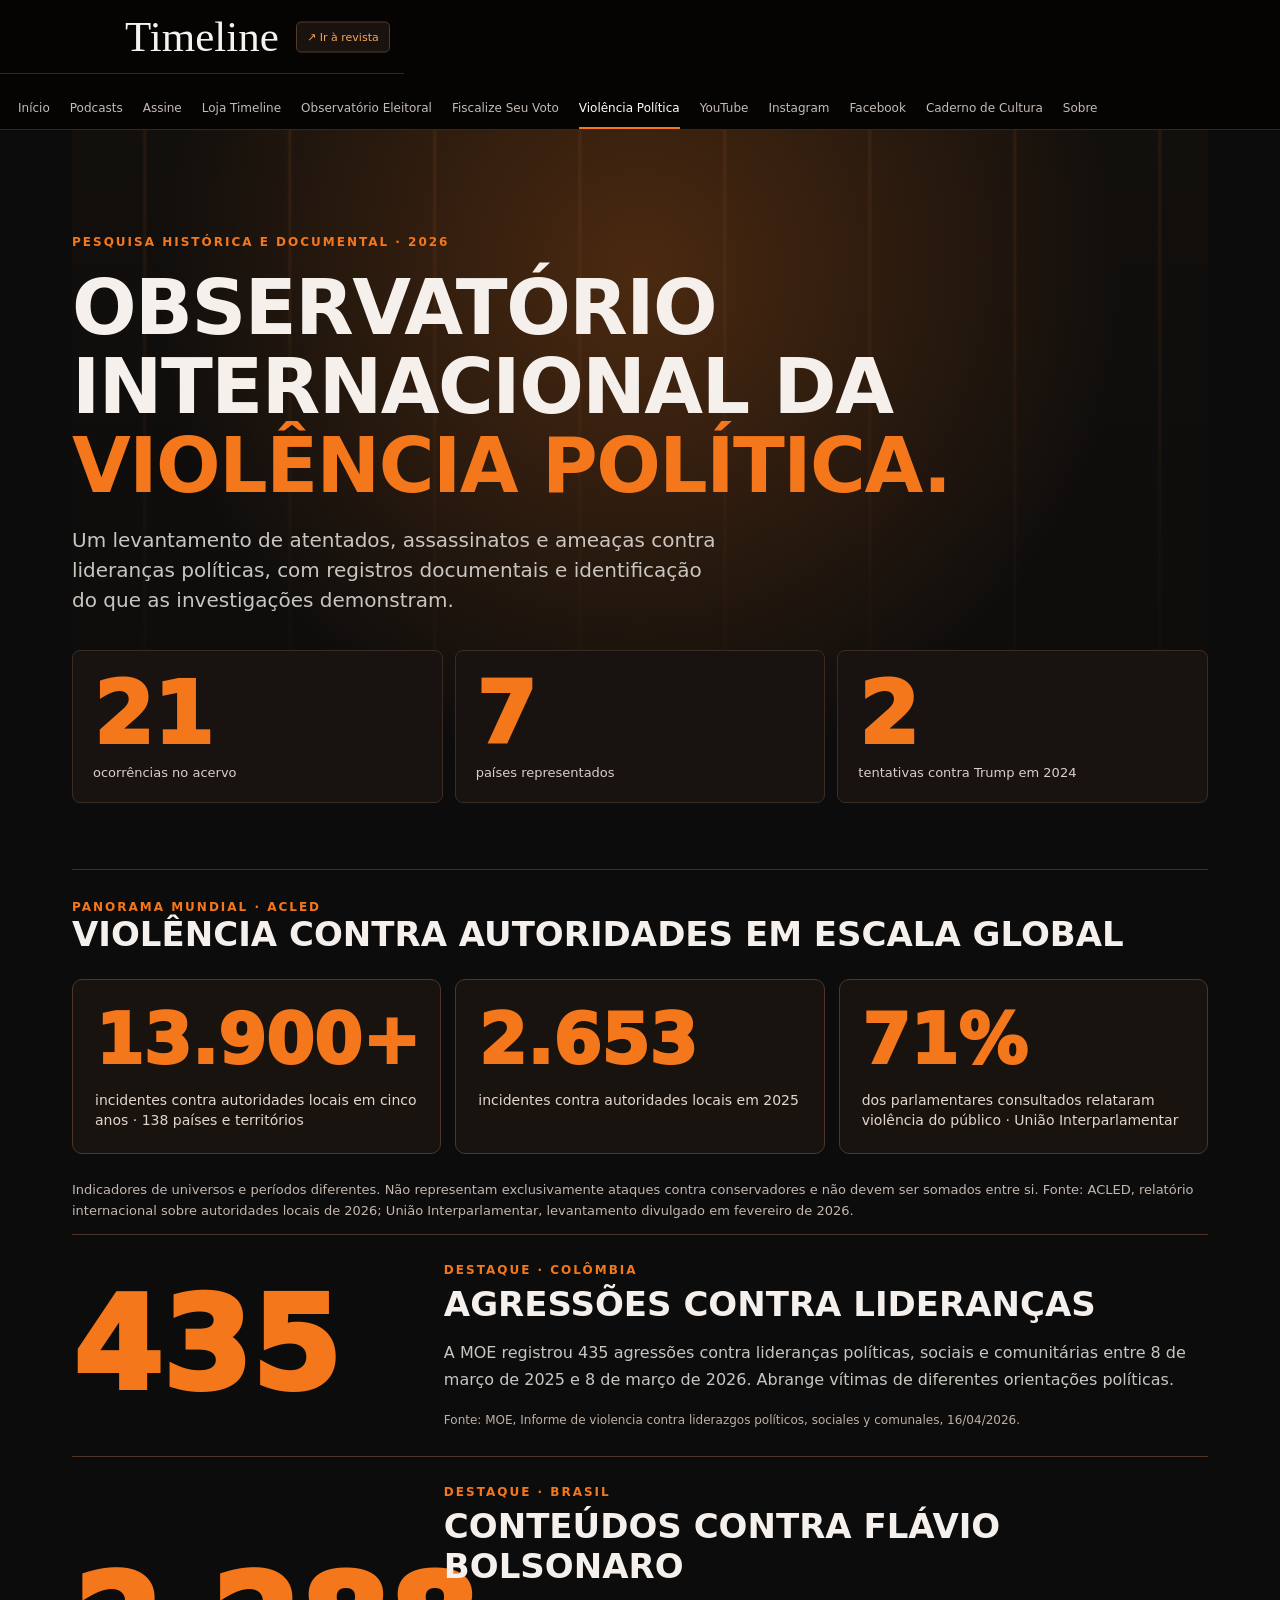
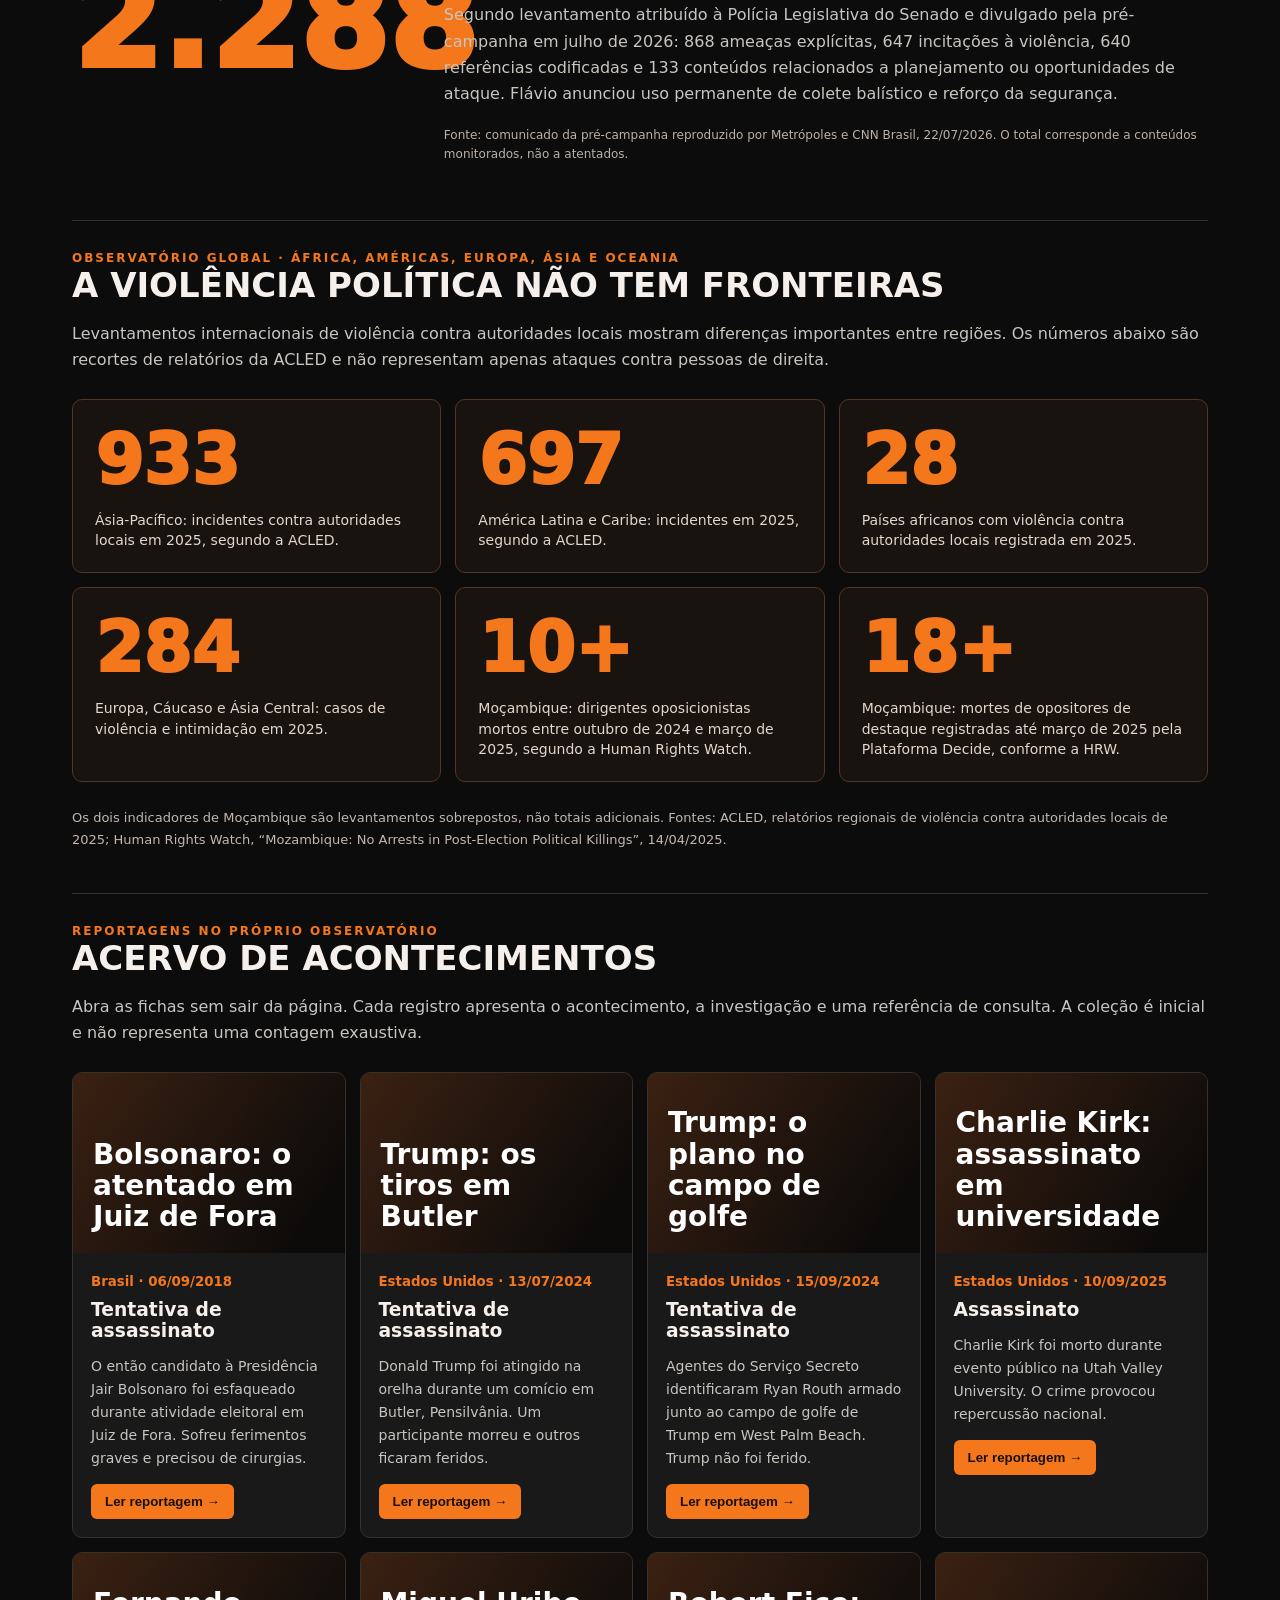
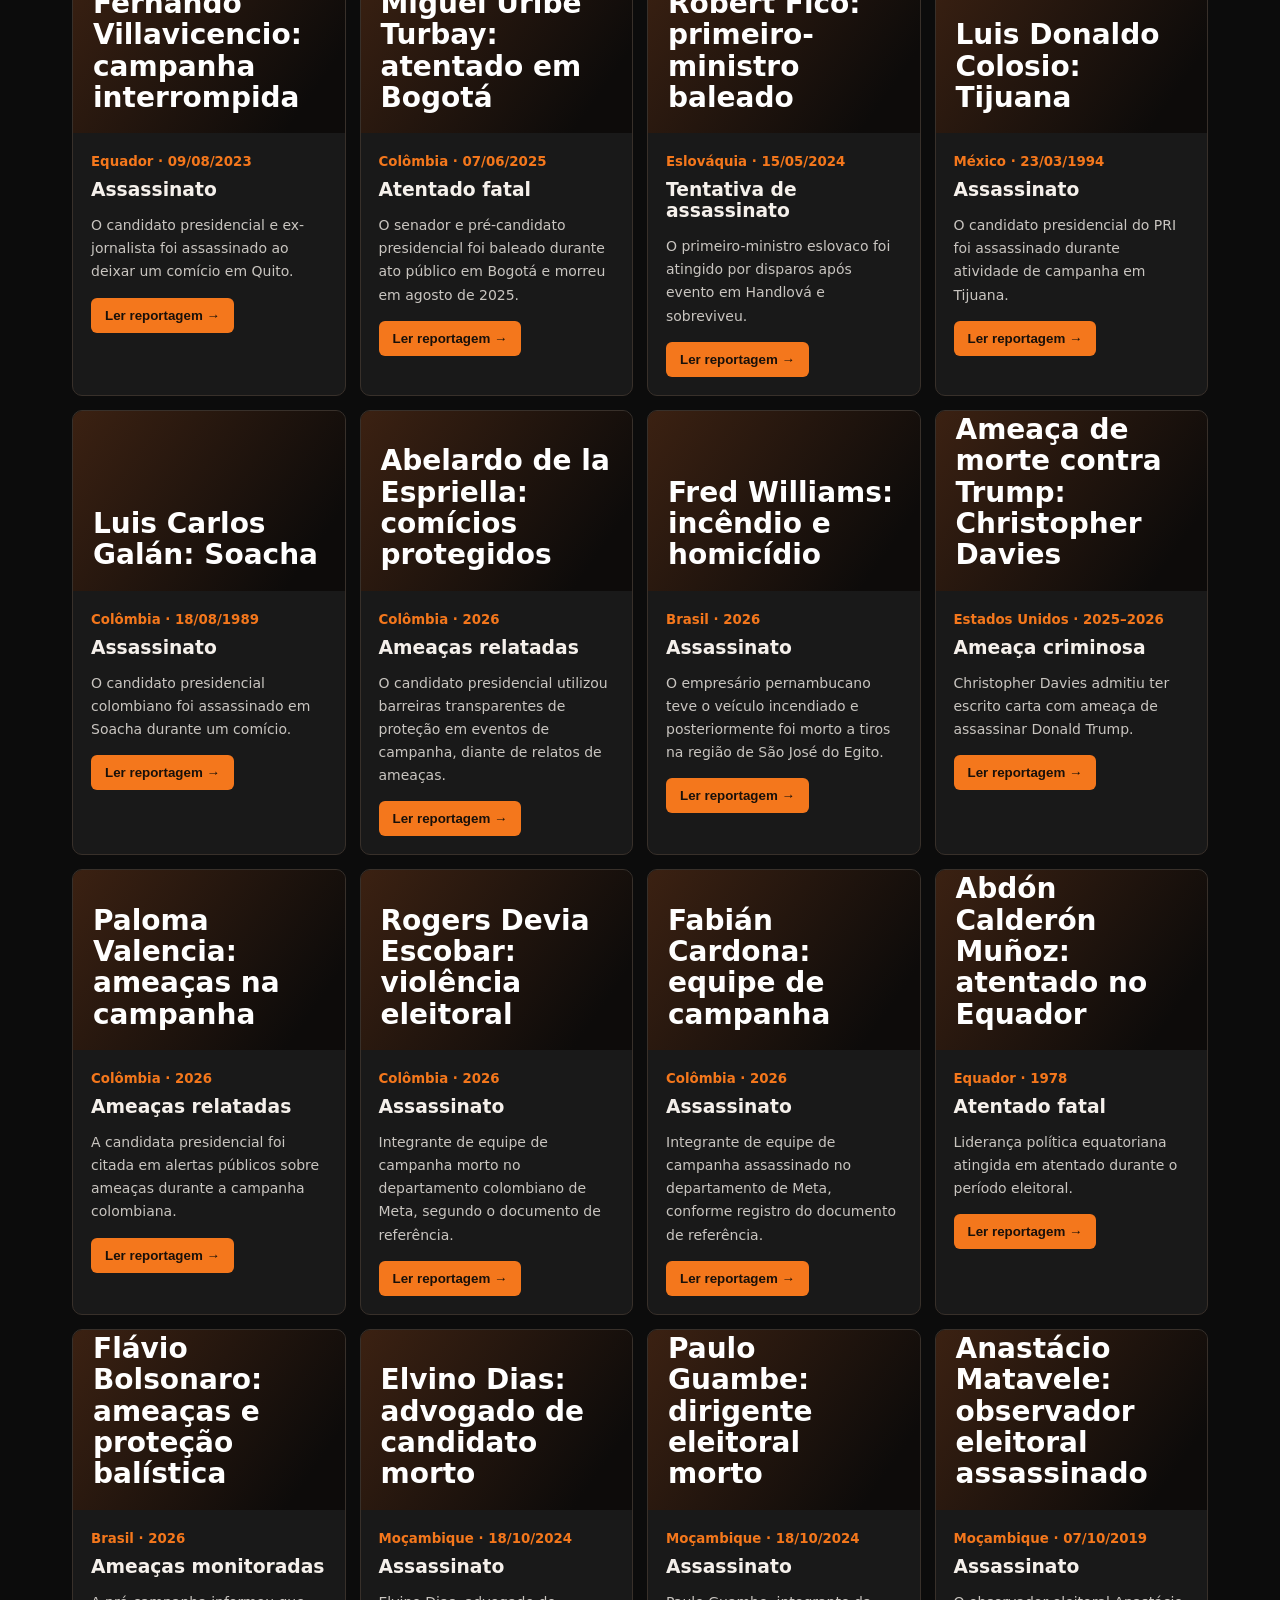
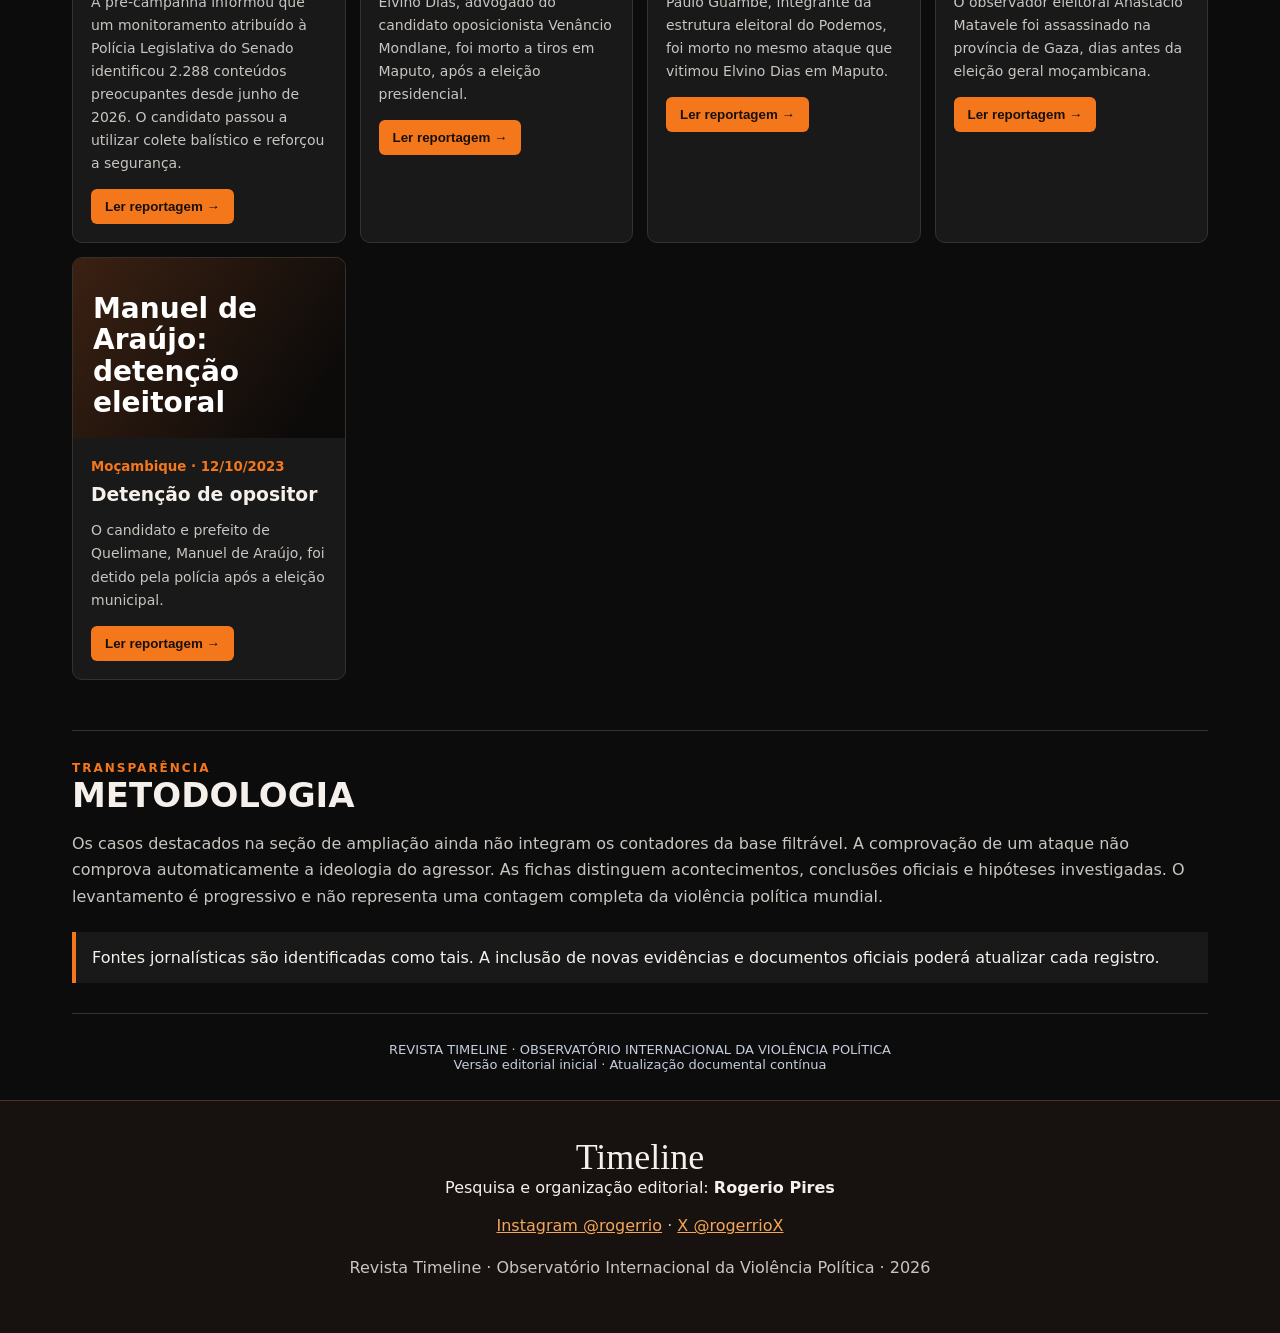
==== index.html @ 34b34cda "Ampliar observatório para África e indicadores globais, com fichas de Moçambique" ====
<!doctype html><html lang="pt-BR"><head><meta charset="utf-8"><meta name="viewport" content="width=device-width,initial-scale=1"><meta name="theme-color" content="#0c0c0c"><title>Observatório Internacional da Violência Política | Revista Timeline</title><style>:root{font-family:Arial,Helvetica,sans-serif;color:#f6f7fb;background:#0b1b33}*{box-sizing:border-box}body{margin:0}a{color:inherit}header{background:#081526;border-bottom:3px solid #f5c518;padding:18px max(20px,5vw);display:flex;align-items:center;justify-content:space-between;gap:15px;flex-wrap:wrap}.logo{font-size:20px;font-weight:900;letter-spacing:-.7px}.logo span{color:#f5c518}nav{display:flex;gap:18px;font-size:13px;font-weight:700}nav a{text-decoration:none}main{max-width:1180px;margin:auto;padding:0 22px}.hero{padding:70px 0 52px;border-bottom:1px solid #30415a}.eyebrow{color:#f5c518;font-size:12px;letter-spacing:2px;font-weight:900}h1{font-size:clamp(36px,6.2vw,75px);line-height:1.03;letter-spacing:-2px;max-width:960px;text-transform:uppercase;margin:19px 0}h1 em{color:#f5c518;font-style:normal}.lead{font-size:clamp(16px,2vw,20px);color:#d3dce9;line-height:1.6;max-width:790px}.redline{height:5px;background:#ba2436;width:90px;margin-top:24px}.stats{display:flex;flex-wrap:wrap;gap:36px;margin-top:35px}.stat strong{display:block;font-size:32px;color:#f5c518}.stat small{color:#c2cede}.section{padding:52px 0;border-bottom:1px solid #30415a}h2{font-size:clamp(23px,3vw,34px);text-transform:uppercase;margin:0 0 12px}p{line-height:1.65;color:#d1dbe8}.toolbar{display:flex;gap:12px;flex-wrap:wrap;margin:22px 0}input,select{padding:13px 15px;border:1px solid #51637a;background:#152944;color:#fff;border-radius:5px;font-size:15px}input{flex:1;min-width:220px}.cards{display:grid;grid-template-columns:repeat(auto-fit,minmax(260px,1fr));gap:16px}.card{background:#132943;border:1px solid #3a4f69;padding:22px;border-radius:7px;border-top:3px solid #f5c518}.card small{color:#f5c518;font-weight:bold;letter-spacing:.7px}.card h3{font-size:22px;margin:12px 0 6px}.card p{font-size:14px}.card a{font-size:13px;color:#f5c518;overflow-wrap:anywhere}.notice{background:#152944;border-left:4px solid #f5c518;padding:16px;margin-top:22px}footer{padding:28px 22px;text-align:center;color:#c4cedd;font-size:13px}#empty{color:#d1dbe8}@media(max-width:600px){.hero{padding-top:44px}h1{letter-spacing:-1px}nav{gap:12px}}.hero-grid{display:grid;grid-template-columns:1.4fr .6fr;gap:22px;align-items:center}.hero-art{border:1px solid #503424;border-radius:10px;min-height:250px;background:radial-gradient(circle at 70% 30%,#59331c,#111 65%);display:grid;place-items:center}.hero-art svg{width:95%;max-width:300px}.feature-grid{display:grid;grid-template-columns:repeat(3,minmax(0,1fr));gap:14px;margin-top:22px}.feature{background:#191919;border:1px solid #38302a;border-radius:9px;padding:20px}.feature .art{height:110px;display:grid;place-items:center;background:linear-gradient(135deg,#352116,#111);border-radius:6px;color:#f4771c;font-size:52px}.feature h3{font-size:20px}.feature p{font-size:13px}.credits{padding:35px 18px;text-align:center;background:#17120f;border-top:1px solid #4c3527}.credits a{color:#f4a65a}.credits strong{font:36px Georgia,serif}.timeline-list{border-left:2px solid #f4771c;margin:22px 0 0 8px;padding-left:23px}.timeline-item{margin:0 0 18px}.timeline-item time{color:#f4771c;font-weight:800;font-size:13px}.timeline-item p{margin:3px 0;font-size:14px}@media(max-width:720px){.hero-grid,.feature-grid{grid-template-columns:1fr}.hero-art{min-height:185px}.hero-art svg{max-width:240px}} </style><link rel="stylesheet" href="https://rogeriotpires-spec.github.io/guia-fiscalize-seu-voto-2026/assets/timeline-header.css"><style>:root{color-scheme:dark;background:#0c0c0c;color:#f5f0eb}body{background:#0c0c0c;color:#f5f0eb;font-family:system-ui,-apple-system,Segoe UI,sans-serif}.hero,.section{border-bottom-color:#333}.eyebrow,.stat strong,.card small,.card a,h1 em{color:#f4771c}.redline{background:#f4771c}.card{background:#191919;border-color:#303030;border-top-color:#f4771c;border-radius:10px}.notice{background:#191919;border-left-color:#f4771c}input,select{background:#171717;border-color:#555}.lead,p{color:#c9c5c0}.timeline-sitebar{padding:0;border-bottom:1px solid #2c221c}.timeline-sitebar__links a{color:#c5bbb5}.timeline-sitebar__links a[aria-current="page"]{color:#fff}h1{letter-spacing:-1px}.stat small{color:#aaa}</style><style>.feature .art{height:165px;display:flex;align-items:end;justify-content:start;padding:17px;position:relative;overflow:hidden;background:linear-gradient(145deg,#3a1c0d 0%,#15110f 58%,#090909 100%);color:#fff!important;font-size:20px!important;text-align:left;font-weight:950;line-height:1.1;letter-spacing:-.5px}.feature .art:before{content:"";position:absolute;width:160px;height:160px;border:2px solid #f4771c;border-radius:50%;right:-55px;top:-65px;opacity:.5}.feature .art:after{content:"DOSSIÊ TIMELINE";position:absolute;right:12px;top:15px;color:#f4771c;font-size:9px;letter-spacing:2px}.feature{cursor:pointer}.feature:hover,.case:hover{border-color:#f4771c}.case button,.feature button{background:#f4771c;color:#17100b;border:0;border-radius:5px;padding:10px 13px;font-weight:800;cursor:pointer}.detail-panel{background:#1b1816;border:1px solid #64412a;border-radius:12px;padding:clamp(20px,4vw,42px);margin:22px 0 38px;scroll-margin-top:15px}.detail-panel[hidden]{display:none}.detail-panel h2{font-size:clamp(29px,5vw,48px)}.detail-panel .meta{color:#f4771c;font-size:12px;letter-spacing:1px;font-weight:850;text-transform:uppercase}.detail-panel p{max-width:850px}.detail-panel a{color:#f4a65a}.detail-panel button{padding:10px 16px;background:#2c2724;border:1px solid #66503f;color:#fff;border-radius:6px;cursor:pointer}.case{cursor:pointer}.case:focus-visible,.feature:focus-visible{outline:3px solid #f4771c}.source{display:none!important}</style><style>.timeline-sitebar{background:#050403!important;color:#f6f2ee!important;border-bottom:1px solid #35271e!important;padding:0!important}.timeline-sitebar__masthead{min-height:72px;position:relative;display:flex;align-items:center;justify-content:center;padding:12px 125px;border-bottom:1px solid #35271e}.timeline-sitebar__brand{font:normal 43px Georgia,serif!important;color:#f6f2ee!important;text-decoration:none}.timeline-sitebar__tools{position:absolute;right:14px;top:50%;transform:translateY(-50%)}.timeline-sitebar__return{display:block;background:#19120f;color:#f4a65a!important;text-decoration:none;border:1px solid #543b2a;padding:8px 10px;border-radius:5px;font-size:11px}.timeline-sitebar__navigation{overflow:hidden}.timeline-sitebar__links{display:flex!important;align-items:center;justify-content:flex-start;gap:20px;white-space:nowrap;overflow-x:auto;scrollbar-width:none;padding:0 18px!important;max-width:1300px;margin:auto}.timeline-sitebar__links a{display:block!important;flex:0 0 auto!important;white-space:nowrap!important;font-size:12px!important;font-weight:500!important;text-decoration:none!important;color:#c5bbb5!important;padding:12px 0!important;border-bottom:2px solid transparent}.timeline-sitebar__links a[aria-current="page"]{border-color:#f4771c;color:#fff!important}.hero{padding:28px 0 24px!important}.hero-grid{grid-template-columns:1fr!important}.hero-art{display:none!important}.hero h1{font-size:clamp(30px,5vw,58px)!important;letter-spacing:-1px!important;line-height:1.08!important}.hero .lead{font-size:17px!important;line-height:1.5!important}.stats{margin:15px 0 30px!important}.section{padding:30px 0!important}@media(max-width:650px){.timeline-sitebar__masthead{min-height:62px;padding:8px 115px 8px 14px;justify-content:flex-start}.timeline-sitebar__brand{font-size:33px!important}.timeline-sitebar__tools{right:8px}.timeline-sitebar__return{font-size:10px;padding:6px}.timeline-sitebar__links{gap:18px}.timeline-sitebar__links a{font-size:12px!important;padding:10px 0!important}.hero h1{font-size:clamp(29px,8vw,42px)!important}.hero .lead{font-size:15px!important}.stats{grid-template-columns:repeat(3,minmax(0,1fr))!important}.stat{min-width:0;padding:10px!important}.stat b{font-size:23px!important}.stat span{font-size:10px!important}}</style><style id="timeline-rework">.timeline-sitebar__masthead{justify-content:center!important}.hero h1{max-width:960px}.feature .art{font-size:24px!important}.feature .art:after{content:"ARQUIVO TIMELINE"}.case{cursor:pointer}.case:focus-visible{outline:2px solid #f4771c}.detail-panel{scroll-margin-top:15px}#dossier-grid{display:grid;grid-template-columns:repeat(auto-fit,minmax(255px,1fr));gap:14px;margin:20px 0}#dossier-grid article{border:1px solid #38302a;border-radius:10px;overflow:hidden;background:#191919}#dossier-grid .cover{height:150px;padding:20px;display:flex;align-items:end;background:linear-gradient(125deg,#4b2a16,#0e0c0b 75%);position:relative}#dossier-grid .cover:before{content:"";position:absolute;top:18px;right:18px;width:85px;height:85px;border:2px solid #f4771c;border-radius:50%;opacity:.35}#dossier-grid .cover b{font-size:24px;line-height:1.06;color:#fff;position:relative}#dossier-grid .body{padding:18px}#dossier-grid small{color:#f4771c;font-weight:800}#dossier-grid h3{margin:9px 0}#dossier-grid p{font-size:14px}#dossier-grid button{border:0;background:#f4771c;color:#18100a;padding:10px 14px;border-radius:6px;font-weight:800;cursor:pointer}#dossier-detail{background:#1a1715;border:1px solid #6b452e;border-radius:12px;padding:clamp(20px,4vw,38px);scroll-margin-top:18px;margin-top:22px}#dossier-detail[hidden]{display:none}#dossier-detail h2{font-size:clamp(27px,5vw,43px)}#dossier-detail .label{font-size:12px;color:#f4771c;font-weight:800;letter-spacing:1px}#dossier-detail p{max-width:850px}#dossier-detail a{color:#ffa66c}#dossier-detail .close{background:#28211d;border:1px solid #75543f;border-radius:6px;color:#fff;padding:10px;cursor:pointer}#dossier-detail .evidence{border-left:3px solid #f4771c;padding-left:14px}@media(max-width:600px){#dossier-grid{grid-template-columns:1fr}#dossier-grid .cover{height:125px}}</style><style>.source-note{color:#c8b9aa;font-size:12px}.case .source{display:none!important}#dossier-source a{pointer-events:none;text-decoration:none;color:#c8b9aa!important}</style><style>.feature-grid,.feature,.case,.cards,.toolbar,.timeline-list{display:none!important}#reportagens{border-top:0}#dossier-grid{margin-top:25px}.source-note{color:#c9b8a8}#dossier-source a{display:none!important}</style><style id="pdf-reference-update">.hero{position:relative;isolation:isolate;padding:105px 0 36px!important;overflow:hidden}.hero:before{content:"";position:absolute;inset:0;z-index:-2;background:radial-gradient(ellipse at 50% 20%,rgba(244,119,28,.26),transparent 60%),linear-gradient(#120f0c,#0c0c0c)}.hero:after{content:"";position:absolute;inset:0;z-index:-1;opacity:.13;background:repeating-linear-gradient(90deg,transparent 0 70px,#a35a29 72px 74px,transparent 75px 145px);mask-image:linear-gradient(#000,transparent 90%)}.hero h1{font-size:clamp(33px,6vw,76px)!important;line-height:1.04!important;letter-spacing:-1.5px!important}.hero .lead{max-width:660px;font-size:clamp(15px,1.9vw,20px)!important}.hero .redline{display:none}.stats{display:grid!important;grid-template-columns:repeat(3,minmax(0,1fr))!important;gap:12px!important;margin:15px 0 30px!important}.stat{background:#181310!important;border:1px solid #3c2b20!important;border-radius:8px!important;padding:20px!important}.stat strong{display:block!important;font-size:clamp(44px,7vw,86px)!important;font-weight:950!important;line-height:1!important;color:#f4771c!important}.stat small{display:block!important;color:#d9cfc8!important;margin-top:8px!important;font-size:13px!important;line-height:1.3!important}#dossier-grid .cover{height:180px!important;background:linear-gradient(125deg,#3b2112,#0d0b0a 85%)!important;display:flex!important;align-items:flex-end!important}#dossier-grid .cover:before{display:none!important}#dossier-grid .cover b,#dossier-grid h3,#dossier-grid small,.hero h1,.eyebrow{background:transparent!important;box-shadow:none!important;backdrop-filter:none!important;text-shadow:none!important}#dossier-grid .cover b{position:relative!important;font-size:clamp(22px,2.5vw,28px)!important;line-height:1.12!important}.volume-block{display:flex;gap:26px;align-items:center;border-block:1px solid #403025;padding:24px 0;margin:15px 0 40px}.volume-block strong{font-size:clamp(70px,11vw,125px);line-height:1;color:#f4771c}.volume-block h2{margin:0}.volume-block p{max-width:690px}.volume-block small{font-size:11px;letter-spacing:2px;color:#f4771c;font-weight:850}.timeline-sitebar__links{justify-content:center!important}@media(max-width:760px){.hero{padding-top:55px!important}.stat{padding:12px!important}.stat strong{font-size:clamp(31px,8vw,48px)!important}.stat small{font-size:11px!important}.volume-block{display:block}.volume-block strong{font-size:88px}.timeline-sitebar__links{justify-content:flex-start!important}}</style><style id="global-metrics-v1">.global-metrics{display:grid;grid-template-columns:repeat(3,minmax(0,1fr));gap:14px;margin:25px 0}.global-metrics>div{border:1px solid #513526;background:#19130f;padding:22px;border-radius:10px;min-width:0}.global-metrics strong{display:block;color:#f4771c;font-size:clamp(37px,5.4vw,75px);font-weight:950;line-height:1.1}.global-metrics span{display:block;color:#e3d6cd;margin-top:12px;font-size:14px;line-height:1.45}.metric-note{font-size:13px;color:#c4b7af}.colombia{display:grid;grid-template-columns:minmax(155px,.45fr) 1fr;gap:28px;align-items:center;padding:28px 0;border-top:1px solid #4b3528}.colombia-number{font-size:clamp(65px,10vw,132px);font-weight:950;line-height:1;color:#f4771c}.colombia h3{font-size:clamp(22px,3vw,34px);margin:7px 0}.colombia small{color:#bdb0a6;font-size:12px}@media(max-width:700px){.global-metrics{grid-template-columns:1fr}.colombia{grid-template-columns:1fr;gap:8px}.colombia-number{font-size:75px}}</style></head><body><header class="timeline-sitebar" aria-label="Cabeçalho da Revista Timeline"><div class="timeline-sitebar__masthead"><a class="timeline-sitebar__brand" href="https://www.revistatimeline.com/" aria-label="Revista Timeline, página inicial">Timeline</a><div class="timeline-sitebar__tools"><a class="timeline-sitebar__return" href="https://www.revistatimeline.com/">↗ Ir à revista</a></div></div><div class="timeline-sitebar__navigation"><nav class="timeline-sitebar__links" aria-label="Menu principal da Revista Timeline"><a href="https://www.revistatimeline.com/">Início</a><a href="https://www.revistatimeline.com/podcast">Podcasts</a><a href="https://lp.revistatimeline.com/">Assine</a><a href="https://loja.revistatimeline.com/">Loja Timeline</a><a href="https://observatorio.revistatimeline.com/">Observatório Eleitoral</a><a href="https://fiscalize.revistatimeline.com/">Fiscalize Seu Voto</a><a href="#reportagens" aria-current="page">Violência Política</a><a href="https://www.youtube.com/@conversatimeline" target="_blank" rel="noopener noreferrer">YouTube</a><a href="https://www.instagram.com/_revistatimeline/" target="_blank" rel="noopener noreferrer">Instagram</a><a href="https://www.facebook.com/profile.php?id=61572807617119" target="_blank" rel="noopener noreferrer">Facebook</a><a href="https://www.revistatimeline.com/s/caderno-de-cultura">Caderno de Cultura</a><a href="https://www.revistatimeline.com/about">Sobre</a></nav></div></header><main><section class="hero"><div class="hero-grid"><div><div class="eyebrow">PESQUISA HISTÓRICA E DOCUMENTAL · 2026</div><h1>OBSERVATÓRIO INTERNACIONAL DA <em>VIOLÊNCIA POLÍTICA.</em></h1><p class="lead">Um levantamento de atentados, assassinatos e ameaças contra lideranças políticas, com registros documentais e identificação do que as investigações demonstram.</p><div class="redline"></div></div><div class="hero-art" role="img" aria-label="Ilustração editorial de tribuna com microfone e proteção transparente"><svg viewBox="0 0 300 230" xmlns="http://www.w3.org/2000/svg"><path d="M38 195V20h224v175" fill="none" stroke="#d8b9a0" stroke-width="5" opacity=".65"/><path d="M42 24h215" stroke="#f4771c" stroke-width="4"/><path d="M85 190h130l-18-75h-94z" fill="#151515" stroke="#b28b6e" stroke-width="4"/><path d="M150 115V55" stroke="#e8d6c7" stroke-width="6"/><rect x="138" y="39" width="24" height="42" rx="12" fill="#e8d6c7"/><path d="M125 70a25 25 0 0 0 50 0" fill="none" stroke="#f4771c" stroke-width="5"/><path d="M75 205h150" stroke="#b28b6e" stroke-width="3"/></svg></div></div><div class="stats"><div class="stat"><strong id="count">21</strong><small>ocorrências no acervo</small></div><div class="stat"><strong id="countries">7</strong><small>países representados</small></div><div class="stat"><strong>2</strong><small>tentativas contra Trump em 2024</small></div></div></section><section class="section" id="panorama-mundial"><div class="eyebrow">PANORAMA MUNDIAL · ACLED</div><h2>VIOLÊNCIA CONTRA AUTORIDADES EM ESCALA GLOBAL</h2><div class="global-metrics"><div><strong>13.900+</strong><span>incidentes contra autoridades locais em cinco anos · 138 países e territórios</span></div><div><strong>2.653</strong><span>incidentes contra autoridades locais em 2025</span></div><div><strong>71%</strong><span>dos parlamentares consultados relataram violência do público · União Interparlamentar</span></div></div><p class="metric-note">Indicadores de universos e períodos diferentes. Não representam exclusivamente ataques contra conservadores e não devem ser somados entre si. Fonte: ACLED, relatório internacional sobre autoridades locais de 2026; União Interparlamentar, levantamento divulgado em fevereiro de 2026.</p><div class="colombia"><div class="colombia-number">435</div><div><div class="eyebrow">DESTAQUE · COLÔMBIA</div><h3>AGRESSÕES CONTRA LIDERANÇAS</h3><p>A MOE registrou 435 agressões contra lideranças políticas, sociais e comunitárias entre 8 de março de 2025 e 8 de março de 2026. Abrange vítimas de diferentes orientações políticas.</p><small>Fonte: MOE, Informe de violencia contra liderazgos políticos, sociales y comunales, 16/04/2026.</small></div></div><div class="colombia"><div class="colombia-number">2.288</div><div><div class="eyebrow">DESTAQUE · BRASIL</div><h3>CONTEÚDOS CONTRA FLÁVIO BOLSONARO</h3><p>Segundo levantamento atribuído à Polícia Legislativa do Senado e divulgado pela pré-campanha em julho de 2026: 868 ameaças explícitas, 647 incitações à violência, 640 referências codificadas e 133 conteúdos relacionados a planejamento ou oportunidades de ataque. Flávio anunciou uso permanente de colete balístico e reforço da segurança.</p><small>Fonte: comunicado da pré-campanha reproduzido por Metrópoles e CNN Brasil, 22/07/2026. O total corresponde a conteúdos monitorados, não a atentados.</small></div></div></section><section class="section" id="mundo"><div class="eyebrow">OBSERVATÓRIO GLOBAL · ÁFRICA, AMÉRICAS, EUROPA, ÁSIA E OCEANIA</div><h2>A VIOLÊNCIA POLÍTICA NÃO TEM FRONTEIRAS</h2><p>Levantamentos internacionais de violência contra autoridades locais mostram diferenças importantes entre regiões. Os números abaixo são recortes de relatórios da ACLED e não representam apenas ataques contra pessoas de direita.</p><div class="global-metrics"><div><strong>933</strong><span>Ásia-Pacífico: incidentes contra autoridades locais em 2025, segundo a ACLED.</span></div><div><strong>697</strong><span>América Latina e Caribe: incidentes em 2025, segundo a ACLED.</span></div><div><strong>28</strong><span>Países africanos com violência contra autoridades locais registrada em 2025.</span></div><div><strong>284</strong><span>Europa, Cáucaso e Ásia Central: casos de violência e intimidação em 2025.</span></div><div><strong>10+</strong><span>Moçambique: dirigentes oposicionistas mortos entre outubro de 2024 e março de 2025, segundo a Human Rights Watch.</span></div><div><strong>18+</strong><span>Moçambique: mortes de opositores de destaque registradas até março de 2025 pela Plataforma Decide, conforme a HRW.</span></div></div><p class="metric-note">Os dois indicadores de Moçambique são levantamentos sobrepostos, não totais adicionais. Fontes: ACLED, relatórios regionais de violência contra autoridades locais de 2025; Human Rights Watch, “Mozambique: No Arrests in Post-Election Political Killings”, 14/04/2025.</p></section><section class="section" id="reportagens"><div class="eyebrow">REPORTAGENS NO PRÓPRIO OBSERVATÓRIO</div><h2>Acervo de acontecimentos</h2><p>Abra as fichas sem sair da página. Cada registro apresenta o acontecimento, a investigação e uma referência de consulta. A coleção é inicial e não representa uma contagem exaustiva.</p><div id="dossier-grid"></div><div id="dossier-detail" hidden tabindex="-1"><button type="button" class="close" id="dossier-close">← Voltar aos casos</button><p class="label" id="dossier-meta"></p><h2 id="dossier-title"></h2><h3>O acontecimento</h3><p id="dossier-story"></p><h3>O que as investigações demonstram</h3><p class="evidence" id="dossier-proof"></p><h3>Fonte documental</h3><p id="dossier-source"></p></div></section><section class="section" id="metodologia"><div class="eyebrow">TRANSPARÊNCIA</div><h2>Metodologia</h2><p>Os casos destacados na seção de ampliação ainda não integram os contadores da base filtrável. A comprovação de um ataque não comprova automaticamente a ideologia do agressor. As fichas distinguem acontecimentos, conclusões oficiais e hipóteses investigadas. O levantamento é progressivo e não representa uma contagem completa da violência política mundial.</p><div class="notice">Fontes jornalísticas são identificadas como tais. A inclusão de novas evidências e documentos oficiais poderá atualizar cada registro.</div></section></main><footer>REVISTA TIMELINE · OBSERVATÓRIO INTERNACIONAL DA VIOLÊNCIA POLÍTICA<br>Versão editorial inicial · Atualização documental contínua</footer><div class="credits"><strong>Timeline</strong><div>Pesquisa e organização editorial: <b>Rogerio Pires</b></div><p><a href="https://www.instagram.com/rogerrio/" target="_blank" rel="noopener noreferrer">Instagram @rogerrio</a> · <a href="https://x.com/rogerrioX" target="_blank" rel="noopener noreferrer">X @rogerrioX</a></p><p>Revista Timeline · Observatório Internacional da Violência Política · 2026</p></div><script>(function(){const rows=[["Bolsonaro: o atentado em Juiz de Fora","Brasil","06/09/2018","Tentativa de assassinato","O então candidato à Presidência Jair Bolsonaro foi esfaqueado durante atividade eleitoral em Juiz de Fora. Sofreu ferimentos graves e precisou de cirurgias.","Adélio Bispo foi identificado como autor. A Polícia Federal concluiu que ele agiu sozinho; não comprovou mandantes partidários.","https://www.gov.br/pf/pt-br"],["Trump: os tiros em Butler","Estados Unidos","13/07/2024","Tentativa de assassinato","Donald Trump foi atingido na orelha durante um comício em Butler, Pensilvânia. Um participante morreu e outros ficaram feridos.","O atirador Thomas Matthew Crooks morreu no local. A investigação não estabeleceu motivação ideológica definitiva.","https://www.fbi.gov/"],["Trump: o plano no campo de golfe","Estados Unidos","15/09/2024","Tentativa de assassinato","Agentes do Serviço Secreto identificaram Ryan Routh armado junto ao campo de golfe de Trump em West Palm Beach. Trump não foi ferido.","Routh foi condenado por tentativa de assassinato e recebeu pena de prisão perpétua mais 84 meses em fevereiro de 2026.","https://www.justice.gov/opa/pr/ryan-wesley-routh-sentenced-life-prison-attempted-assassination-president-donald-j-trump-and"],["Charlie Kirk: assassinato em universidade","Estados Unidos","10/09/2025","Assassinato","Charlie Kirk foi morto durante evento público na Utah Valley University. O crime provocou repercussão nacional.","Tyler Robinson foi acusado. A acusação sustenta motivação relacionada às posições políticas de Kirk; acusação não equivale a sentença definitiva.","https://www.justice.gov/usao-nm/pr/new-mexico-teenager-charged-making-violent-online-threats"],["Fernando Villavicencio: campanha interrompida","Equador","09/08/2023","Assassinato","O candidato presidencial e ex-jornalista foi assassinado ao deixar um comício em Quito.","Cinco pessoas foram condenadas em 2024 por participação no assassinato. A investigação sobre os mandantes não autoriza atribuição genérica a um campo ideológico.","https://www.reuters.com/world/americas/ecuador-court-sentences-five-people-up-34-years-candidate-murder-2024-07-12/"],["Miguel Uribe Turbay: atentado em Bogotá","Colômbia","07/06/2025","Atentado fatal","O senador e pré-candidato presidencial foi baleado durante ato público em Bogotá e morreu em agosto de 2025.","A identificação de executores e mandantes deve acompanhar as conclusões oficiais da Fiscalía; oposição ao governo não demonstra autoria governamental.","https://www.fiscalia.gov.co/"],["Robert Fico: primeiro-ministro baleado","Eslováquia","15/05/2024","Tentativa de assassinato","O primeiro-ministro eslovaco foi atingido por disparos após evento em Handlová e sobreviveu.","Juraj Cintula recebeu pena de 21 anos por terrorismo, confirmada pela Suprema Corte em abril de 2026. A posição política de Fico não se reduz à direita tradicional.","https://www.reuters.com/world/slovakias-supreme-court-upholds-21-year-sentence-pm-ficos-attacker-2026-04-29/"],["Luis Donaldo Colosio: Tijuana","México","23/03/1994","Assassinato","O candidato presidencial do PRI foi assassinado durante atividade de campanha em Tijuana.","Trata-se de um marco da violência eleitoral mexicana, mas não deve ser classificado como ataque da esquerda sem prova específica.","https://www.gob.mx/"],["Luis Carlos Galán: Soacha","Colômbia","18/08/1989","Assassinato","O candidato presidencial colombiano foi assassinado em Soacha durante um comício.","O assassinato está associado à atuação de organizações do narcotráfico. Não é um caso de autoria ideológica de esquerda demonstrada.","https://www.fiscalia.gov.co/"],["Abelardo de la Espriella: comícios protegidos","Colômbia","2026","Ameaças relatadas","O candidato presidencial utilizou barreiras transparentes de proteção em eventos de campanha, diante de relatos de ameaças.","A origem das ameaças e eventual ligação com grupos armados exigem documentação específica.","https://www.oas.org/es/cidh/"],["Fred Williams: incêndio e homicídio","Brasil","2026","Assassinato","O empresário pernambucano teve o veículo incendiado e posteriormente foi morto a tiros na região de São José do Egito.","A eventual ligação entre os episódios e a motivação política precisa ser esclarecida pela investigação.","https://nilljunior.com.br/empresario-egipciense-fredy-william-e-assassinado-entre-sje-e-tuparetama/"],["Ameaça de morte contra Trump: Christopher Davies","Estados Unidos","2025–2026","Ameaça criminosa","Christopher Davies admitiu ter escrito carta com ameaça de assassinar Donald Trump.","Em fevereiro de 2026 recebeu sentença federal de 27 meses de prisão; a condenação é por ameaça, não tentativa física de assassinato.","https://www.justice.gov/usao-mdfl/pr/florida-man-sentenced-27-months-federal-prison-threatening-assassinate-president-trump"]],grid=document.getElementById("dossier-grid"),detail=document.getElementById("dossier-detail");rows.push(["Paloma Valencia: ameaças na campanha","Colômbia","2026","Ameaças relatadas","A candidata presidencial foi citada em alertas públicos sobre ameaças durante a campanha colombiana.","O registro da ameaça não identifica automaticamente os responsáveis nem comprova orientação ideológica dos autores.","https://www.oas.org/es/cidh/"],["Rogers Devia Escobar: violência eleitoral","Colômbia","2026","Assassinato","Integrante de equipe de campanha morto no departamento colombiano de Meta, segundo o documento de referência.","A motivação e os mandantes exigem confirmação por investigação individualizada.","https://www.oas.org/es/cidh/"],["Fabián Cardona: equipe de campanha","Colômbia","2026","Assassinato","Integrante de equipe de campanha assassinado no departamento de Meta, conforme registro do documento de referência.","Não há demonstração suficiente no material de que o homicídio tenha sido praticado por militantes de esquerda.","https://www.oas.org/es/cidh/"],["Abdón Calderón Muñoz: atentado no Equador","Equador","1978","Atentado fatal","Liderança política equatoriana atingida em atentado durante o período eleitoral.","O episódio integra o panorama histórico; a atribuição ideológica precisa de documentação específica.","https://www.fiscalia.gob.ec/"]);rows.push(["Flávio Bolsonaro: ameaças e proteção balística","Brasil","2026","Ameaças monitoradas","A pré-campanha informou que um monitoramento atribuído à Polícia Legislativa do Senado identificou 2.288 conteúdos preocupantes desde junho de 2026. O candidato passou a utilizar colete balístico e reforçou a segurança.","O total divulgado compreende 868 ameaças explícitas, 647 incitações à violência, 640 referências codificadas e 133 conteúdos ligados a planejamento ou oportunidades de ataque. Não equivale a 2.288 atentados nem comprova autoria partidária.","https://www.metropoles.com/brasil/apos-dispensar-apoio-da-pf-flavio-bolsonaro-alega-ameacas-e-reforca-seguranca"]);rows.push(["Elvino Dias: advogado de candidato morto","Moçambique","18/10/2024","Assassinato","Elvino Dias, advogado do candidato oposicionista Venâncio Mondlane, foi morto a tiros em Maputo, após a eleição presidencial.","A Human Rights Watch documentou o assassinato. A identidade e a responsabilidade dos mandantes devem ser apuradas individualmente; não se deve apresentar como condenação judicial uma suspeita contra forças estatais.","https://www.hrw.org/news/2025/04/13/mozambique-no-arrests-post-election-political-killings"],["Paulo Guambe: dirigente eleitoral morto","Moçambique","18/10/2024","Assassinato","Paulo Guambe, integrante da estrutura eleitoral do Podemos, foi morto no mesmo ataque que vitimou Elvino Dias em Maputo.","A Human Rights Watch descreveu a emboscada e a ausência de investigação conclusiva dos mandantes à época do relatório.","https://www.hrw.org/news/2025/04/13/mozambique-no-arrests-post-election-political-killings"],["Anastácio Matavele: observador eleitoral assassinado","Moçambique","07/10/2019","Assassinato","O observador eleitoral Anastácio Matavele foi assassinado na província de Gaza, dias antes da eleição geral moçambicana.","A Human Rights Watch relatou envolvimento alegado de integrantes de unidade policial de elite; a classificação jurídica dos envolvidos exige consulta aos autos.","https://www.hrw.org/world-report/2020/country-chapters/mozambique"],["Manuel de Araújo: detenção eleitoral","Moçambique","12/10/2023","Detenção de opositor","O candidato e prefeito de Quelimane, Manuel de Araújo, foi detido pela polícia após a eleição municipal.","A Human Rights Watch registrou a detenção e a justificativa policial de suposta perturbação da apuração; a legalidade da medida deve ser examinada separadamente.","https://www.hrw.org/world-report/2024/country-chapters/mozambique"]);rows.forEach((r,i)=>{const article=document.createElement("article"),cover=document.createElement("div"),body=document.createElement("div"),name=document.createElement("b"),small=document.createElement("small"),h3=document.createElement("h3"),p=document.createElement("p"),btn=document.createElement("button");cover.className="cover";body.className="body";name.textContent=r[0];cover.append(name);small.textContent=r[1]+" · "+r[2];h3.textContent=r[3];p.textContent=r[4];btn.type="button";btn.textContent="Ler reportagem →";btn.addEventListener("click",()=>{document.getElementById("dossier-meta").textContent=r[1]+" · "+r[2]+" · "+r[3];document.getElementById("dossier-title").textContent=r[0];document.getElementById("dossier-story").textContent=r[4];document.getElementById("dossier-proof").textContent=r[5];const target=document.getElementById("dossier-source");target.replaceChildren();const a=document.createElement("a");target.textContent="Referência editorial: "+new URL(r[6]).hostname+". Documento integral e identificação bibliográfica em revisão. Não é necessário sair desta página.";detail.hidden=false;detail.scrollIntoView({behavior:"smooth",block:"start"});detail.focus({preventScroll:true})});body.append(small,h3,p,btn);article.append(cover,body);grid.append(article)});document.getElementById("dossier-close").addEventListener("click",()=>{detail.hidden=true;document.getElementById("reportagens").scrollIntoView({behavior:"smooth"})})})();</script></body></html>
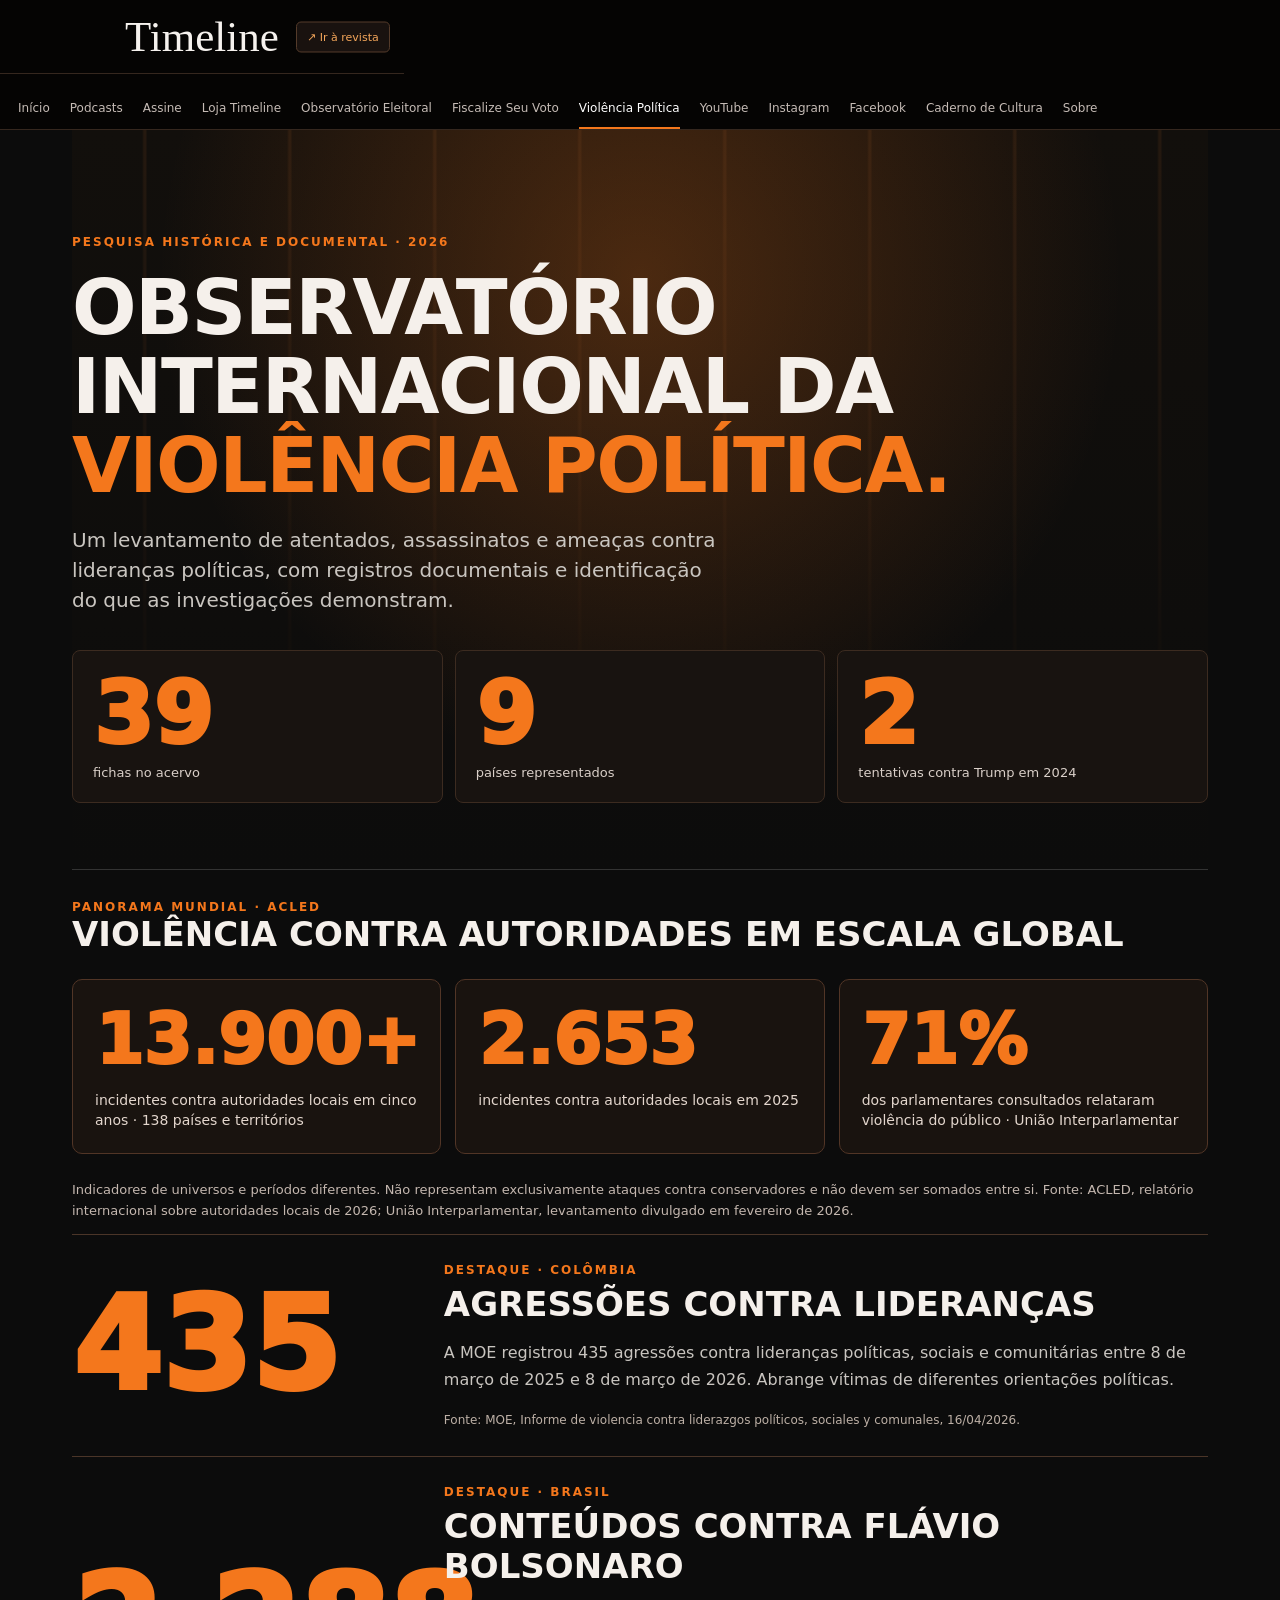
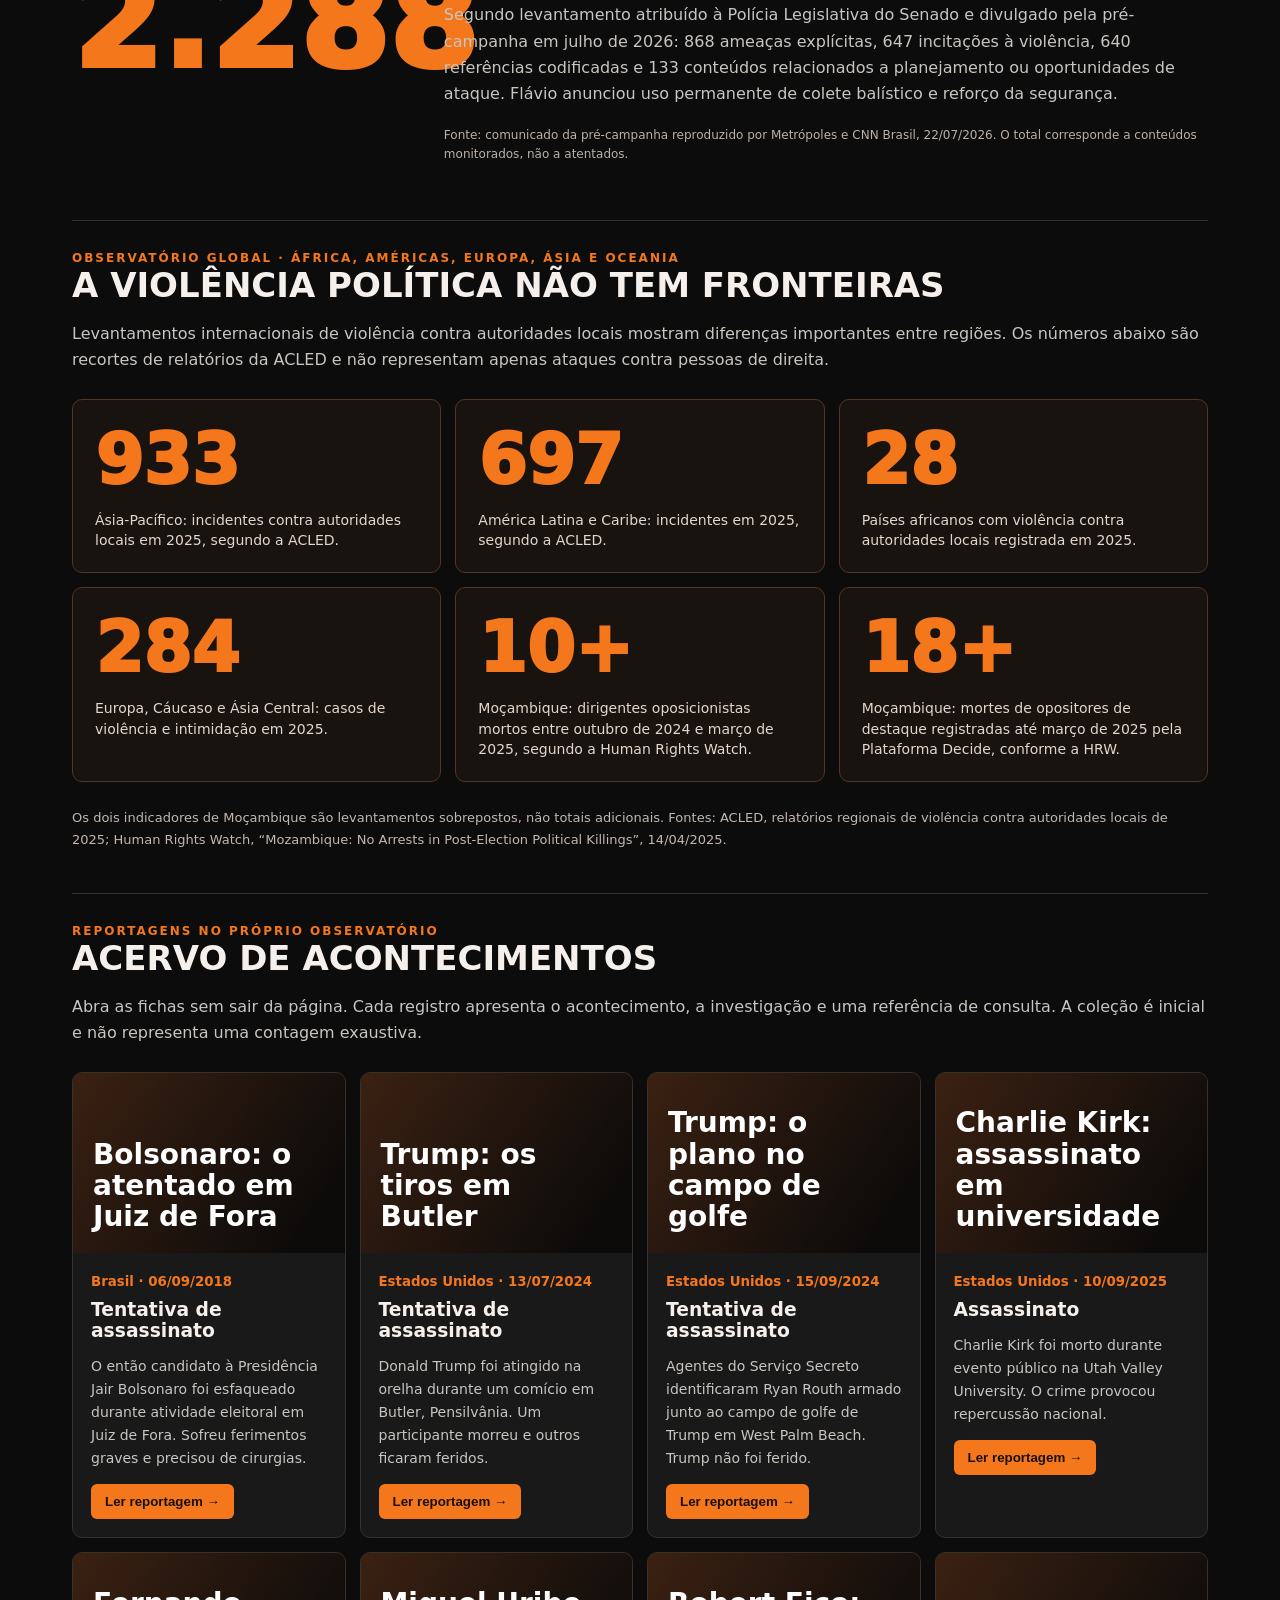
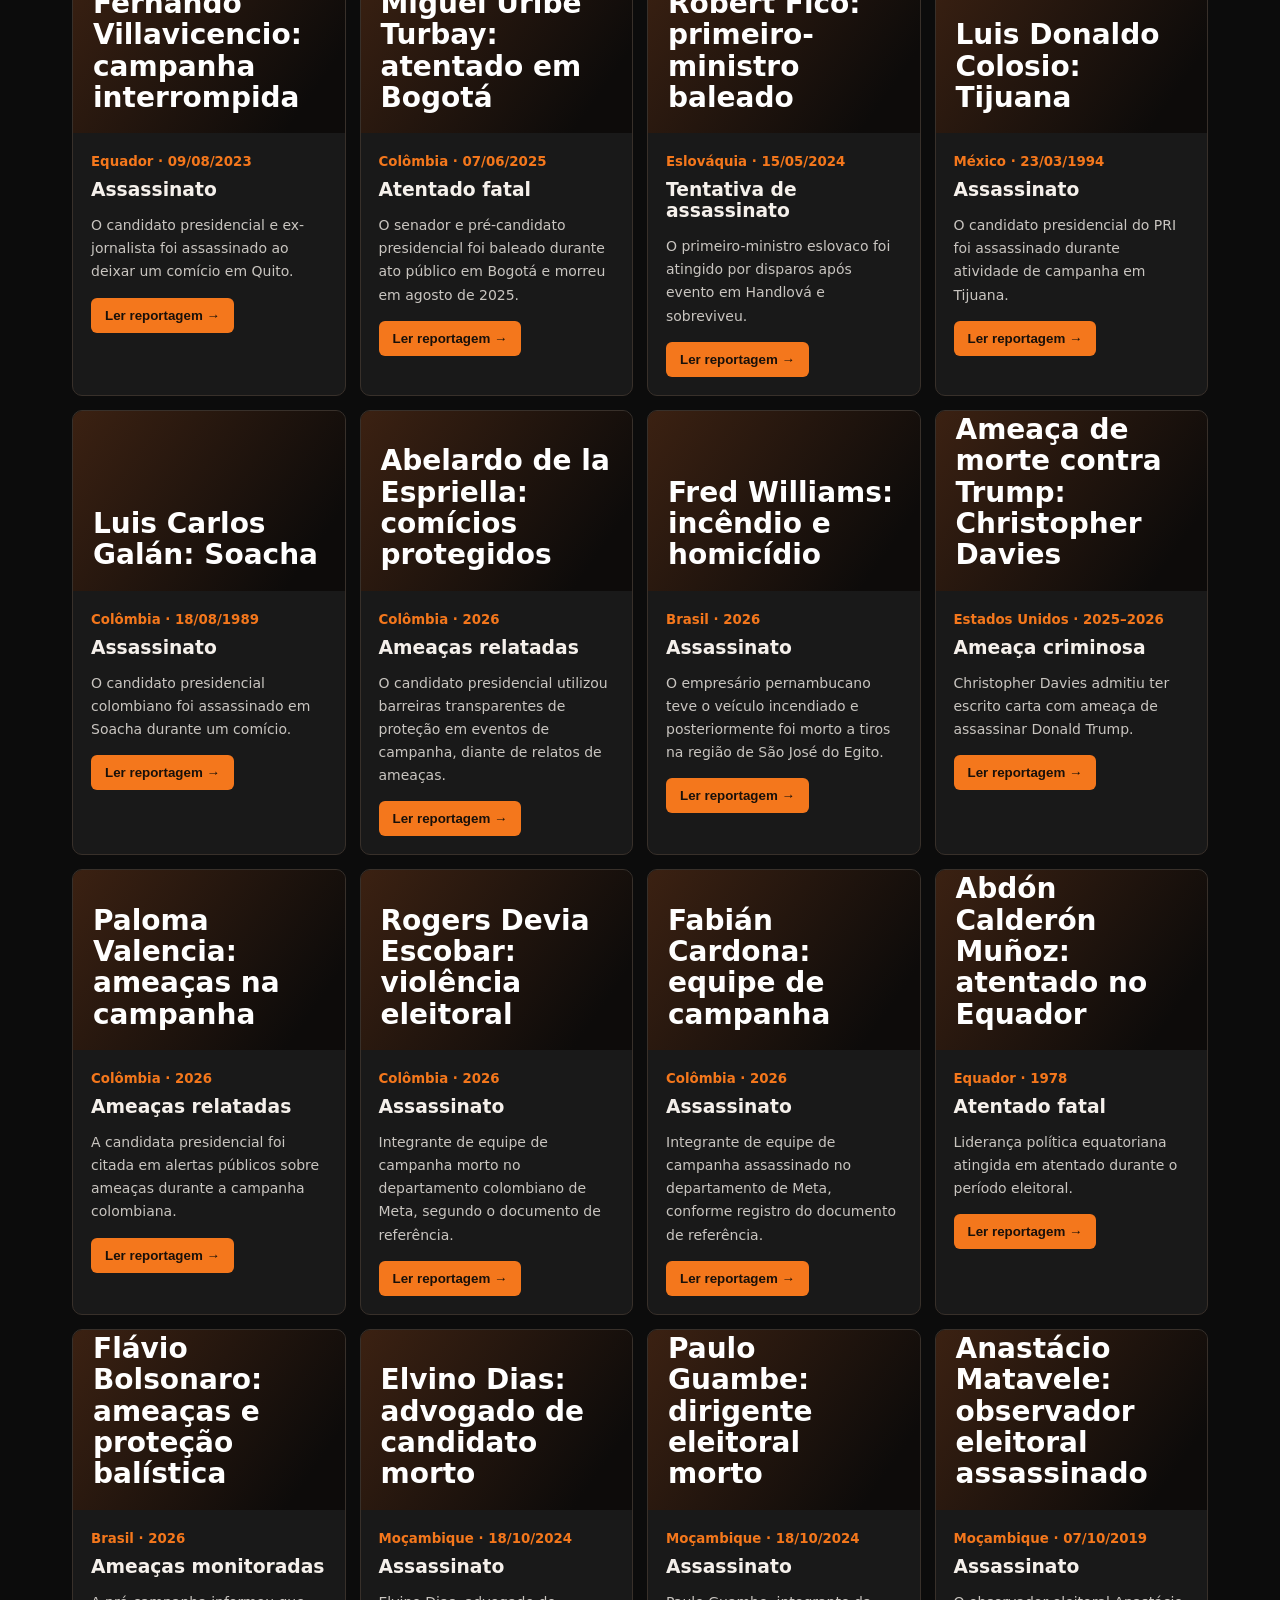
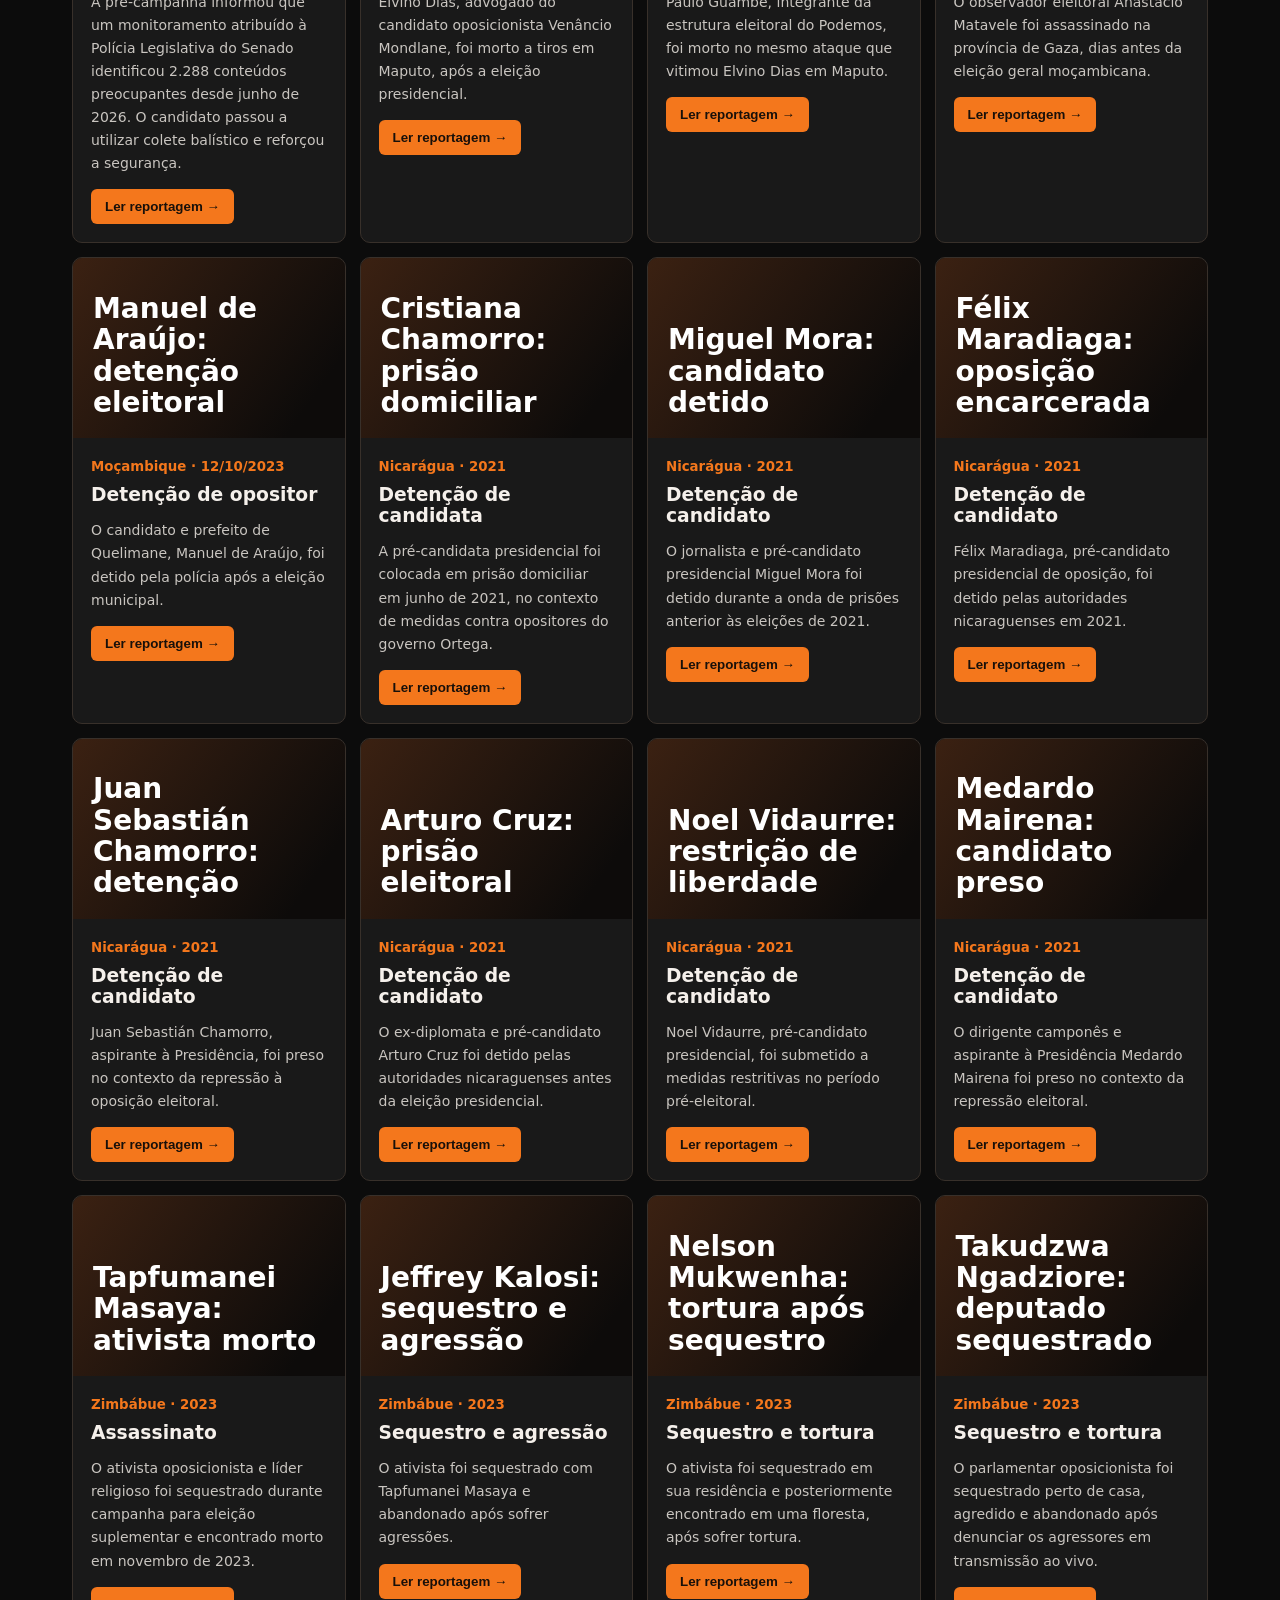
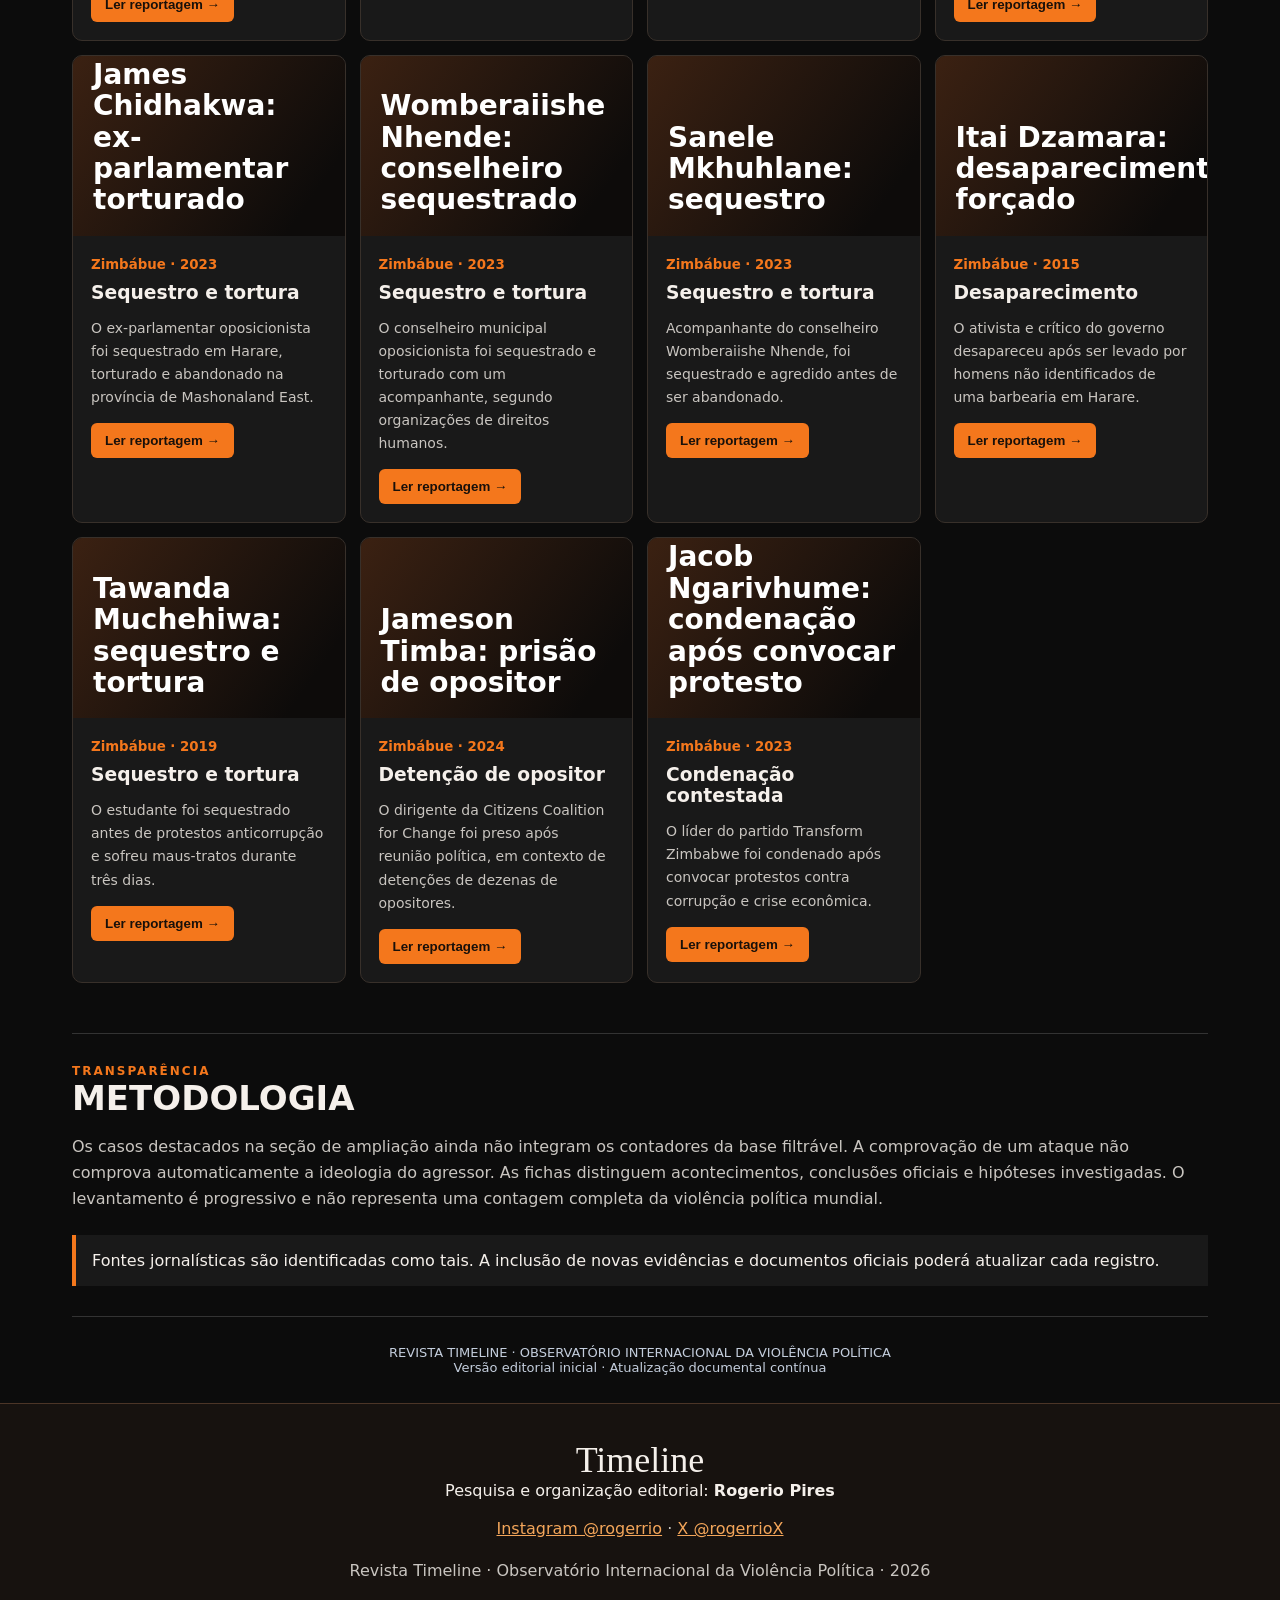
==== commit b75492ee: "Ampliar acervo com 18 casos documentados Nicarágua e Zimbábue" ====
--- a/index.html
+++ b/index.html
@@ -1 +1 @@
-<!doctype html><html lang="pt-BR"><head><meta charset="utf-8"><meta name="viewport" content="width=device-width,initial-scale=1"><meta name="theme-color" content="#0c0c0c"><title>Observatório Internacional da Violência Política | Revista Timeline</title><style>:root{font-family:Arial,Helvetica,sans-serif;color:#f6f7fb;background:#0b1b33}*{box-sizing:border-box}body{margin:0}a{color:inherit}header{background:#081526;border-bottom:3px solid #f5c518;padding:18px max(20px,5vw);display:flex;align-items:center;justify-content:space-between;gap:15px;flex-wrap:wrap}.logo{font-size:20px;font-weight:900;letter-spacing:-.7px}.logo span{color:#f5c518}nav{display:flex;gap:18px;font-size:13px;font-weight:700}nav a{text-decoration:none}main{max-width:1180px;margin:auto;padding:0 22px}.hero{padding:70px 0 52px;border-bottom:1px solid #30415a}.eyebrow{color:#f5c518;font-size:12px;letter-spacing:2px;font-weight:900}h1{font-size:clamp(36px,6.2vw,75px);line-height:1.03;letter-spacing:-2px;max-width:960px;text-transform:uppercase;margin:19px 0}h1 em{color:#f5c518;font-style:normal}.lead{font-size:clamp(16px,2vw,20px);color:#d3dce9;line-height:1.6;max-width:790px}.redline{height:5px;background:#ba2436;width:90px;margin-top:24px}.stats{display:flex;flex-wrap:wrap;gap:36px;margin-top:35px}.stat strong{display:block;font-size:32px;color:#f5c518}.stat small{color:#c2cede}.section{padding:52px 0;border-bottom:1px solid #30415a}h2{font-size:clamp(23px,3vw,34px);text-transform:uppercase;margin:0 0 12px}p{line-height:1.65;color:#d1dbe8}.toolbar{display:flex;gap:12px;flex-wrap:wrap;margin:22px 0}input,select{padding:13px 15px;border:1px solid #51637a;background:#152944;color:#fff;border-radius:5px;font-size:15px}input{flex:1;min-width:220px}.cards{display:grid;grid-template-columns:repeat(auto-fit,minmax(260px,1fr));gap:16px}.card{background:#132943;border:1px solid #3a4f69;padding:22px;border-radius:7px;border-top:3px solid #f5c518}.card small{color:#f5c518;font-weight:bold;letter-spacing:.7px}.card h3{font-size:22px;margin:12px 0 6px}.card p{font-size:14px}.card a{font-size:13px;color:#f5c518;overflow-wrap:anywhere}.notice{background:#152944;border-left:4px solid #f5c518;padding:16px;margin-top:22px}footer{padding:28px 22px;text-align:center;color:#c4cedd;font-size:13px}#empty{color:#d1dbe8}@media(max-width:600px){.hero{padding-top:44px}h1{letter-spacing:-1px}nav{gap:12px}}.hero-grid{display:grid;grid-template-columns:1.4fr .6fr;gap:22px;align-items:center}.hero-art{border:1px solid #503424;border-radius:10px;min-height:250px;background:radial-gradient(circle at 70% 30%,#59331c,#111 65%);display:grid;place-items:center}.hero-art svg{width:95%;max-width:300px}.feature-grid{display:grid;grid-template-columns:repeat(3,minmax(0,1fr));gap:14px;margin-top:22px}.feature{background:#191919;border:1px solid #38302a;border-radius:9px;padding:20px}.feature .art{height:110px;display:grid;place-items:center;background:linear-gradient(135deg,#352116,#111);border-radius:6px;color:#f4771c;font-size:52px}.feature h3{font-size:20px}.feature p{font-size:13px}.credits{padding:35px 18px;text-align:center;background:#17120f;border-top:1px solid #4c3527}.credits a{color:#f4a65a}.credits strong{font:36px Georgia,serif}.timeline-list{border-left:2px solid #f4771c;margin:22px 0 0 8px;padding-left:23px}.timeline-item{margin:0 0 18px}.timeline-item time{color:#f4771c;font-weight:800;font-size:13px}.timeline-item p{margin:3px 0;font-size:14px}@media(max-width:720px){.hero-grid,.feature-grid{grid-template-columns:1fr}.hero-art{min-height:185px}.hero-art svg{max-width:240px}} </style><link rel="stylesheet" href="https://rogeriotpires-spec.github.io/guia-fiscalize-seu-voto-2026/assets/timeline-header.css"><style>:root{color-scheme:dark;background:#0c0c0c;color:#f5f0eb}body{background:#0c0c0c;color:#f5f0eb;font-family:system-ui,-apple-system,Segoe UI,sans-serif}.hero,.section{border-bottom-color:#333}.eyebrow,.stat strong,.card small,.card a,h1 em{color:#f4771c}.redline{background:#f4771c}.card{background:#191919;border-color:#303030;border-top-color:#f4771c;border-radius:10px}.notice{background:#191919;border-left-color:#f4771c}input,select{background:#171717;border-color:#555}.lead,p{color:#c9c5c0}.timeline-sitebar{padding:0;border-bottom:1px solid #2c221c}.timeline-sitebar__links a{color:#c5bbb5}.timeline-sitebar__links a[aria-current="page"]{color:#fff}h1{letter-spacing:-1px}.stat small{color:#aaa}</style><style>.feature .art{height:165px;display:flex;align-items:end;justify-content:start;padding:17px;position:relative;overflow:hidden;background:linear-gradient(145deg,#3a1c0d 0%,#15110f 58%,#090909 100%);color:#fff!important;font-size:20px!important;text-align:left;font-weight:950;line-height:1.1;letter-spacing:-.5px}.feature .art:before{content:"";position:absolute;width:160px;height:160px;border:2px solid #f4771c;border-radius:50%;right:-55px;top:-65px;opacity:.5}.feature .art:after{content:"DOSSIÊ TIMELINE";position:absolute;right:12px;top:15px;color:#f4771c;font-size:9px;letter-spacing:2px}.feature{cursor:pointer}.feature:hover,.case:hover{border-color:#f4771c}.case button,.feature button{background:#f4771c;color:#17100b;border:0;border-radius:5px;padding:10px 13px;font-weight:800;cursor:pointer}.detail-panel{background:#1b1816;border:1px solid #64412a;border-radius:12px;padding:clamp(20px,4vw,42px);margin:22px 0 38px;scroll-margin-top:15px}.detail-panel[hidden]{display:none}.detail-panel h2{font-size:clamp(29px,5vw,48px)}.detail-panel .meta{color:#f4771c;font-size:12px;letter-spacing:1px;font-weight:850;text-transform:uppercase}.detail-panel p{max-width:850px}.detail-panel a{color:#f4a65a}.detail-panel button{padding:10px 16px;background:#2c2724;border:1px solid #66503f;color:#fff;border-radius:6px;cursor:pointer}.case{cursor:pointer}.case:focus-visible,.feature:focus-visible{outline:3px solid #f4771c}.source{display:none!important}</style><style>.timeline-sitebar{background:#050403!important;color:#f6f2ee!important;border-bottom:1px solid #35271e!important;padding:0!important}.timeline-sitebar__masthead{min-height:72px;position:relative;display:flex;align-items:center;justify-content:center;padding:12px 125px;border-bottom:1px solid #35271e}.timeline-sitebar__brand{font:normal 43px Georgia,serif!important;color:#f6f2ee!important;text-decoration:none}.timeline-sitebar__tools{position:absolute;right:14px;top:50%;transform:translateY(-50%)}.timeline-sitebar__return{display:block;background:#19120f;color:#f4a65a!important;text-decoration:none;border:1px solid #543b2a;padding:8px 10px;border-radius:5px;font-size:11px}.timeline-sitebar__navigation{overflow:hidden}.timeline-sitebar__links{display:flex!important;align-items:center;justify-content:flex-start;gap:20px;white-space:nowrap;overflow-x:auto;scrollbar-width:none;padding:0 18px!important;max-width:1300px;margin:auto}.timeline-sitebar__links a{display:block!important;flex:0 0 auto!important;white-space:nowrap!important;font-size:12px!important;font-weight:500!important;text-decoration:none!important;color:#c5bbb5!important;padding:12px 0!important;border-bottom:2px solid transparent}.timeline-sitebar__links a[aria-current="page"]{border-color:#f4771c;color:#fff!important}.hero{padding:28px 0 24px!important}.hero-grid{grid-template-columns:1fr!important}.hero-art{display:none!important}.hero h1{font-size:clamp(30px,5vw,58px)!important;letter-spacing:-1px!important;line-height:1.08!important}.hero .lead{font-size:17px!important;line-height:1.5!important}.stats{margin:15px 0 30px!important}.section{padding:30px 0!important}@media(max-width:650px){.timeline-sitebar__masthead{min-height:62px;padding:8px 115px 8px 14px;justify-content:flex-start}.timeline-sitebar__brand{font-size:33px!important}.timeline-sitebar__tools{right:8px}.timeline-sitebar__return{font-size:10px;padding:6px}.timeline-sitebar__links{gap:18px}.timeline-sitebar__links a{font-size:12px!important;padding:10px 0!important}.hero h1{font-size:clamp(29px,8vw,42px)!important}.hero .lead{font-size:15px!important}.stats{grid-template-columns:repeat(3,minmax(0,1fr))!important}.stat{min-width:0;padding:10px!important}.stat b{font-size:23px!important}.stat span{font-size:10px!important}}</style><style id="timeline-rework">.timeline-sitebar__masthead{justify-content:center!important}.hero h1{max-width:960px}.feature .art{font-size:24px!important}.feature .art:after{content:"ARQUIVO TIMELINE"}.case{cursor:pointer}.case:focus-visible{outline:2px solid #f4771c}.detail-panel{scroll-margin-top:15px}#dossier-grid{display:grid;grid-template-columns:repeat(auto-fit,minmax(255px,1fr));gap:14px;margin:20px 0}#dossier-grid article{border:1px solid #38302a;border-radius:10px;overflow:hidden;background:#191919}#dossier-grid .cover{height:150px;padding:20px;display:flex;align-items:end;background:linear-gradient(125deg,#4b2a16,#0e0c0b 75%);position:relative}#dossier-grid .cover:before{content:"";position:absolute;top:18px;right:18px;width:85px;height:85px;border:2px solid #f4771c;border-radius:50%;opacity:.35}#dossier-grid .cover b{font-size:24px;line-height:1.06;color:#fff;position:relative}#dossier-grid .body{padding:18px}#dossier-grid small{color:#f4771c;font-weight:800}#dossier-grid h3{margin:9px 0}#dossier-grid p{font-size:14px}#dossier-grid button{border:0;background:#f4771c;color:#18100a;padding:10px 14px;border-radius:6px;font-weight:800;cursor:pointer}#dossier-detail{background:#1a1715;border:1px solid #6b452e;border-radius:12px;padding:clamp(20px,4vw,38px);scroll-margin-top:18px;margin-top:22px}#dossier-detail[hidden]{display:none}#dossier-detail h2{font-size:clamp(27px,5vw,43px)}#dossier-detail .label{font-size:12px;color:#f4771c;font-weight:800;letter-spacing:1px}#dossier-detail p{max-width:850px}#dossier-detail a{color:#ffa66c}#dossier-detail .close{background:#28211d;border:1px solid #75543f;border-radius:6px;color:#fff;padding:10px;cursor:pointer}#dossier-detail .evidence{border-left:3px solid #f4771c;padding-left:14px}@media(max-width:600px){#dossier-grid{grid-template-columns:1fr}#dossier-grid .cover{height:125px}}</style><style>.source-note{color:#c8b9aa;font-size:12px}.case .source{display:none!important}#dossier-source a{pointer-events:none;text-decoration:none;color:#c8b9aa!important}</style><style>.feature-grid,.feature,.case,.cards,.toolbar,.timeline-list{display:none!important}#reportagens{border-top:0}#dossier-grid{margin-top:25px}.source-note{color:#c9b8a8}#dossier-source a{display:none!important}</style><style id="pdf-reference-update">.hero{position:relative;isolation:isolate;padding:105px 0 36px!important;overflow:hidden}.hero:before{content:"";position:absolute;inset:0;z-index:-2;background:radial-gradient(ellipse at 50% 20%,rgba(244,119,28,.26),transparent 60%),linear-gradient(#120f0c,#0c0c0c)}.hero:after{content:"";position:absolute;inset:0;z-index:-1;opacity:.13;background:repeating-linear-gradient(90deg,transparent 0 70px,#a35a29 72px 74px,transparent 75px 145px);mask-image:linear-gradient(#000,transparent 90%)}.hero h1{font-size:clamp(33px,6vw,76px)!important;line-height:1.04!important;letter-spacing:-1.5px!important}.hero .lead{max-width:660px;font-size:clamp(15px,1.9vw,20px)!important}.hero .redline{display:none}.stats{display:grid!important;grid-template-columns:repeat(3,minmax(0,1fr))!important;gap:12px!important;margin:15px 0 30px!important}.stat{background:#181310!important;border:1px solid #3c2b20!important;border-radius:8px!important;padding:20px!important}.stat strong{display:block!important;font-size:clamp(44px,7vw,86px)!important;font-weight:950!important;line-height:1!important;color:#f4771c!important}.stat small{display:block!important;color:#d9cfc8!important;margin-top:8px!important;font-size:13px!important;line-height:1.3!important}#dossier-grid .cover{height:180px!important;background:linear-gradient(125deg,#3b2112,#0d0b0a 85%)!important;display:flex!important;align-items:flex-end!important}#dossier-grid .cover:before{display:none!important}#dossier-grid .cover b,#dossier-grid h3,#dossier-grid small,.hero h1,.eyebrow{background:transparent!important;box-shadow:none!important;backdrop-filter:none!important;text-shadow:none!important}#dossier-grid .cover b{position:relative!important;font-size:clamp(22px,2.5vw,28px)!important;line-height:1.12!important}.volume-block{display:flex;gap:26px;align-items:center;border-block:1px solid #403025;padding:24px 0;margin:15px 0 40px}.volume-block strong{font-size:clamp(70px,11vw,125px);line-height:1;color:#f4771c}.volume-block h2{margin:0}.volume-block p{max-width:690px}.volume-block small{font-size:11px;letter-spacing:2px;color:#f4771c;font-weight:850}.timeline-sitebar__links{justify-content:center!important}@media(max-width:760px){.hero{padding-top:55px!important}.stat{padding:12px!important}.stat strong{font-size:clamp(31px,8vw,48px)!important}.stat small{font-size:11px!important}.volume-block{display:block}.volume-block strong{font-size:88px}.timeline-sitebar__links{justify-content:flex-start!important}}</style><style id="global-metrics-v1">.global-metrics{display:grid;grid-template-columns:repeat(3,minmax(0,1fr));gap:14px;margin:25px 0}.global-metrics>div{border:1px solid #513526;background:#19130f;padding:22px;border-radius:10px;min-width:0}.global-metrics strong{display:block;color:#f4771c;font-size:clamp(37px,5.4vw,75px);font-weight:950;line-height:1.1}.global-metrics span{display:block;color:#e3d6cd;margin-top:12px;font-size:14px;line-height:1.45}.metric-note{font-size:13px;color:#c4b7af}.colombia{display:grid;grid-template-columns:minmax(155px,.45fr) 1fr;gap:28px;align-items:center;padding:28px 0;border-top:1px solid #4b3528}.colombia-number{font-size:clamp(65px,10vw,132px);font-weight:950;line-height:1;color:#f4771c}.colombia h3{font-size:clamp(22px,3vw,34px);margin:7px 0}.colombia small{color:#bdb0a6;font-size:12px}@media(max-width:700px){.global-metrics{grid-template-columns:1fr}.colombia{grid-template-columns:1fr;gap:8px}.colombia-number{font-size:75px}}</style></head><body><header class="timeline-sitebar" aria-label="Cabeçalho da Revista Timeline"><div class="timeline-sitebar__masthead"><a class="timeline-sitebar__brand" href="https://www.revistatimeline.com/" aria-label="Revista Timeline, página inicial">Timeline</a><div class="timeline-sitebar__tools"><a class="timeline-sitebar__return" href="https://www.revistatimeline.com/">↗ Ir à revista</a></div></div><div class="timeline-sitebar__navigation"><nav class="timeline-sitebar__links" aria-label="Menu principal da Revista Timeline"><a href="https://www.revistatimeline.com/">Início</a><a href="https://www.revistatimeline.com/podcast">Podcasts</a><a href="https://lp.revistatimeline.com/">Assine</a><a href="https://loja.revistatimeline.com/">Loja Timeline</a><a href="https://observatorio.revistatimeline.com/">Observatório Eleitoral</a><a href="https://fiscalize.revistatimeline.com/">Fiscalize Seu Voto</a><a href="#reportagens" aria-current="page">Violência Política</a><a href="https://www.youtube.com/@conversatimeline" target="_blank" rel="noopener noreferrer">YouTube</a><a href="https://www.instagram.com/_revistatimeline/" target="_blank" rel="noopener noreferrer">Instagram</a><a href="https://www.facebook.com/profile.php?id=61572807617119" target="_blank" rel="noopener noreferrer">Facebook</a><a href="https://www.revistatimeline.com/s/caderno-de-cultura">Caderno de Cultura</a><a href="https://www.revistatimeline.com/about">Sobre</a></nav></div></header><main><section class="hero"><div class="hero-grid"><div><div class="eyebrow">PESQUISA HISTÓRICA E DOCUMENTAL · 2026</div><h1>OBSERVATÓRIO INTERNACIONAL DA <em>VIOLÊNCIA POLÍTICA.</em></h1><p class="lead">Um levantamento de atentados, assassinatos e ameaças contra lideranças políticas, com registros documentais e identificação do que as investigações demonstram.</p><div class="redline"></div></div><div class="hero-art" role="img" aria-label="Ilustração editorial de tribuna com microfone e proteção transparente"><svg viewBox="0 0 300 230" xmlns="http://www.w3.org/2000/svg"><path d="M38 195V20h224v175" fill="none" stroke="#d8b9a0" stroke-width="5" opacity=".65"/><path d="M42 24h215" stroke="#f4771c" stroke-width="4"/><path d="M85 190h130l-18-75h-94z" fill="#151515" stroke="#b28b6e" stroke-width="4"/><path d="M150 115V55" stroke="#e8d6c7" stroke-width="6"/><rect x="138" y="39" width="24" height="42" rx="12" fill="#e8d6c7"/><path d="M125 70a25 25 0 0 0 50 0" fill="none" stroke="#f4771c" stroke-width="5"/><path d="M75 205h150" stroke="#b28b6e" stroke-width="3"/></svg></div></div><div class="stats"><div class="stat"><strong id="count">21</strong><small>ocorrências no acervo</small></div><div class="stat"><strong id="countries">7</strong><small>países representados</small></div><div class="stat"><strong>2</strong><small>tentativas contra Trump em 2024</small></div></div></section><section class="section" id="panorama-mundial"><div class="eyebrow">PANORAMA MUNDIAL · ACLED</div><h2>VIOLÊNCIA CONTRA AUTORIDADES EM ESCALA GLOBAL</h2><div class="global-metrics"><div><strong>13.900+</strong><span>incidentes contra autoridades locais em cinco anos · 138 países e territórios</span></div><div><strong>2.653</strong><span>incidentes contra autoridades locais em 2025</span></div><div><strong>71%</strong><span>dos parlamentares consultados relataram violência do público · União Interparlamentar</span></div></div><p class="metric-note">Indicadores de universos e períodos diferentes. Não representam exclusivamente ataques contra conservadores e não devem ser somados entre si. Fonte: ACLED, relatório internacional sobre autoridades locais de 2026; União Interparlamentar, levantamento divulgado em fevereiro de 2026.</p><div class="colombia"><div class="colombia-number">435</div><div><div class="eyebrow">DESTAQUE · COLÔMBIA</div><h3>AGRESSÕES CONTRA LIDERANÇAS</h3><p>A MOE registrou 435 agressões contra lideranças políticas, sociais e comunitárias entre 8 de março de 2025 e 8 de março de 2026. Abrange vítimas de diferentes orientações políticas.</p><small>Fonte: MOE, Informe de violencia contra liderazgos políticos, sociales y comunales, 16/04/2026.</small></div></div><div class="colombia"><div class="colombia-number">2.288</div><div><div class="eyebrow">DESTAQUE · BRASIL</div><h3>CONTEÚDOS CONTRA FLÁVIO BOLSONARO</h3><p>Segundo levantamento atribuído à Polícia Legislativa do Senado e divulgado pela pré-campanha em julho de 2026: 868 ameaças explícitas, 647 incitações à violência, 640 referências codificadas e 133 conteúdos relacionados a planejamento ou oportunidades de ataque. Flávio anunciou uso permanente de colete balístico e reforço da segurança.</p><small>Fonte: comunicado da pré-campanha reproduzido por Metrópoles e CNN Brasil, 22/07/2026. O total corresponde a conteúdos monitorados, não a atentados.</small></div></div></section><section class="section" id="mundo"><div class="eyebrow">OBSERVATÓRIO GLOBAL · ÁFRICA, AMÉRICAS, EUROPA, ÁSIA E OCEANIA</div><h2>A VIOLÊNCIA POLÍTICA NÃO TEM FRONTEIRAS</h2><p>Levantamentos internacionais de violência contra autoridades locais mostram diferenças importantes entre regiões. Os números abaixo são recortes de relatórios da ACLED e não representam apenas ataques contra pessoas de direita.</p><div class="global-metrics"><div><strong>933</strong><span>Ásia-Pacífico: incidentes contra autoridades locais em 2025, segundo a ACLED.</span></div><div><strong>697</strong><span>América Latina e Caribe: incidentes em 2025, segundo a ACLED.</span></div><div><strong>28</strong><span>Países africanos com violência contra autoridades locais registrada em 2025.</span></div><div><strong>284</strong><span>Europa, Cáucaso e Ásia Central: casos de violência e intimidação em 2025.</span></div><div><strong>10+</strong><span>Moçambique: dirigentes oposicionistas mortos entre outubro de 2024 e março de 2025, segundo a Human Rights Watch.</span></div><div><strong>18+</strong><span>Moçambique: mortes de opositores de destaque registradas até março de 2025 pela Plataforma Decide, conforme a HRW.</span></div></div><p class="metric-note">Os dois indicadores de Moçambique são levantamentos sobrepostos, não totais adicionais. Fontes: ACLED, relatórios regionais de violência contra autoridades locais de 2025; Human Rights Watch, “Mozambique: No Arrests in Post-Election Political Killings”, 14/04/2025.</p></section><section class="section" id="reportagens"><div class="eyebrow">REPORTAGENS NO PRÓPRIO OBSERVATÓRIO</div><h2>Acervo de acontecimentos</h2><p>Abra as fichas sem sair da página. Cada registro apresenta o acontecimento, a investigação e uma referência de consulta. A coleção é inicial e não representa uma contagem exaustiva.</p><div id="dossier-grid"></div><div id="dossier-detail" hidden tabindex="-1"><button type="button" class="close" id="dossier-close">← Voltar aos casos</button><p class="label" id="dossier-meta"></p><h2 id="dossier-title"></h2><h3>O acontecimento</h3><p id="dossier-story"></p><h3>O que as investigações demonstram</h3><p class="evidence" id="dossier-proof"></p><h3>Fonte documental</h3><p id="dossier-source"></p></div></section><section class="section" id="metodologia"><div class="eyebrow">TRANSPARÊNCIA</div><h2>Metodologia</h2><p>Os casos destacados na seção de ampliação ainda não integram os contadores da base filtrável. A comprovação de um ataque não comprova automaticamente a ideologia do agressor. As fichas distinguem acontecimentos, conclusões oficiais e hipóteses investigadas. O levantamento é progressivo e não representa uma contagem completa da violência política mundial.</p><div class="notice">Fontes jornalísticas são identificadas como tais. A inclusão de novas evidências e documentos oficiais poderá atualizar cada registro.</div></section></main><footer>REVISTA TIMELINE · OBSERVATÓRIO INTERNACIONAL DA VIOLÊNCIA POLÍTICA<br>Versão editorial inicial · Atualização documental contínua</footer><div class="credits"><strong>Timeline</strong><div>Pesquisa e organização editorial: <b>Rogerio Pires</b></div><p><a href="https://www.instagram.com/rogerrio/" target="_blank" rel="noopener noreferrer">Instagram @rogerrio</a> · <a href="https://x.com/rogerrioX" target="_blank" rel="noopener noreferrer">X @rogerrioX</a></p><p>Revista Timeline · Observatório Internacional da Violência Política · 2026</p></div><script>(function(){const rows=[["Bolsonaro: o atentado em Juiz de Fora","Brasil","06/09/2018","Tentativa de assassinato","O então candidato à Presidência Jair Bolsonaro foi esfaqueado durante atividade eleitoral em Juiz de Fora. Sofreu ferimentos graves e precisou de cirurgias.","Adélio Bispo foi identificado como autor. A Polícia Federal concluiu que ele agiu sozinho; não comprovou mandantes partidários.","https://www.gov.br/pf/pt-br"],["Trump: os tiros em Butler","Estados Unidos","13/07/2024","Tentativa de assassinato","Donald Trump foi atingido na orelha durante um comício em Butler, Pensilvânia. Um participante morreu e outros ficaram feridos.","O atirador Thomas Matthew Crooks morreu no local. A investigação não estabeleceu motivação ideológica definitiva.","https://www.fbi.gov/"],["Trump: o plano no campo de golfe","Estados Unidos","15/09/2024","Tentativa de assassinato","Agentes do Serviço Secreto identificaram Ryan Routh armado junto ao campo de golfe de Trump em West Palm Beach. Trump não foi ferido.","Routh foi condenado por tentativa de assassinato e recebeu pena de prisão perpétua mais 84 meses em fevereiro de 2026.","https://www.justice.gov/opa/pr/ryan-wesley-routh-sentenced-life-prison-attempted-assassination-president-donald-j-trump-and"],["Charlie Kirk: assassinato em universidade","Estados Unidos","10/09/2025","Assassinato","Charlie Kirk foi morto durante evento público na Utah Valley University. O crime provocou repercussão nacional.","Tyler Robinson foi acusado. A acusação sustenta motivação relacionada às posições políticas de Kirk; acusação não equivale a sentença definitiva.","https://www.justice.gov/usao-nm/pr/new-mexico-teenager-charged-making-violent-online-threats"],["Fernando Villavicencio: campanha interrompida","Equador","09/08/2023","Assassinato","O candidato presidencial e ex-jornalista foi assassinado ao deixar um comício em Quito.","Cinco pessoas foram condenadas em 2024 por participação no assassinato. A investigação sobre os mandantes não autoriza atribuição genérica a um campo ideológico.","https://www.reuters.com/world/americas/ecuador-court-sentences-five-people-up-34-years-candidate-murder-2024-07-12/"],["Miguel Uribe Turbay: atentado em Bogotá","Colômbia","07/06/2025","Atentado fatal","O senador e pré-candidato presidencial foi baleado durante ato público em Bogotá e morreu em agosto de 2025.","A identificação de executores e mandantes deve acompanhar as conclusões oficiais da Fiscalía; oposição ao governo não demonstra autoria governamental.","https://www.fiscalia.gov.co/"],["Robert Fico: primeiro-ministro baleado","Eslováquia","15/05/2024","Tentativa de assassinato","O primeiro-ministro eslovaco foi atingido por disparos após evento em Handlová e sobreviveu.","Juraj Cintula recebeu pena de 21 anos por terrorismo, confirmada pela Suprema Corte em abril de 2026. A posição política de Fico não se reduz à direita tradicional.","https://www.reuters.com/world/slovakias-supreme-court-upholds-21-year-sentence-pm-ficos-attacker-2026-04-29/"],["Luis Donaldo Colosio: Tijuana","México","23/03/1994","Assassinato","O candidato presidencial do PRI foi assassinado durante atividade de campanha em Tijuana.","Trata-se de um marco da violência eleitoral mexicana, mas não deve ser classificado como ataque da esquerda sem prova específica.","https://www.gob.mx/"],["Luis Carlos Galán: Soacha","Colômbia","18/08/1989","Assassinato","O candidato presidencial colombiano foi assassinado em Soacha durante um comício.","O assassinato está associado à atuação de organizações do narcotráfico. Não é um caso de autoria ideológica de esquerda demonstrada.","https://www.fiscalia.gov.co/"],["Abelardo de la Espriella: comícios protegidos","Colômbia","2026","Ameaças relatadas","O candidato presidencial utilizou barreiras transparentes de proteção em eventos de campanha, diante de relatos de ameaças.","A origem das ameaças e eventual ligação com grupos armados exigem documentação específica.","https://www.oas.org/es/cidh/"],["Fred Williams: incêndio e homicídio","Brasil","2026","Assassinato","O empresário pernambucano teve o veículo incendiado e posteriormente foi morto a tiros na região de São José do Egito.","A eventual ligação entre os episódios e a motivação política precisa ser esclarecida pela investigação.","https://nilljunior.com.br/empresario-egipciense-fredy-william-e-assassinado-entre-sje-e-tuparetama/"],["Ameaça de morte contra Trump: Christopher Davies","Estados Unidos","2025–2026","Ameaça criminosa","Christopher Davies admitiu ter escrito carta com ameaça de assassinar Donald Trump.","Em fevereiro de 2026 recebeu sentença federal de 27 meses de prisão; a condenação é por ameaça, não tentativa física de assassinato.","https://www.justice.gov/usao-mdfl/pr/florida-man-sentenced-27-months-federal-prison-threatening-assassinate-president-trump"]],grid=document.getElementById("dossier-grid"),detail=document.getElementById("dossier-detail");rows.push(["Paloma Valencia: ameaças na campanha","Colômbia","2026","Ameaças relatadas","A candidata presidencial foi citada em alertas públicos sobre ameaças durante a campanha colombiana.","O registro da ameaça não identifica automaticamente os responsáveis nem comprova orientação ideológica dos autores.","https://www.oas.org/es/cidh/"],["Rogers Devia Escobar: violência eleitoral","Colômbia","2026","Assassinato","Integrante de equipe de campanha morto no departamento colombiano de Meta, segundo o documento de referência.","A motivação e os mandantes exigem confirmação por investigação individualizada.","https://www.oas.org/es/cidh/"],["Fabián Cardona: equipe de campanha","Colômbia","2026","Assassinato","Integrante de equipe de campanha assassinado no departamento de Meta, conforme registro do documento de referência.","Não há demonstração suficiente no material de que o homicídio tenha sido praticado por militantes de esquerda.","https://www.oas.org/es/cidh/"],["Abdón Calderón Muñoz: atentado no Equador","Equador","1978","Atentado fatal","Liderança política equatoriana atingida em atentado durante o período eleitoral.","O episódio integra o panorama histórico; a atribuição ideológica precisa de documentação específica.","https://www.fiscalia.gob.ec/"]);rows.push(["Flávio Bolsonaro: ameaças e proteção balística","Brasil","2026","Ameaças monitoradas","A pré-campanha informou que um monitoramento atribuído à Polícia Legislativa do Senado identificou 2.288 conteúdos preocupantes desde junho de 2026. O candidato passou a utilizar colete balístico e reforçou a segurança.","O total divulgado compreende 868 ameaças explícitas, 647 incitações à violência, 640 referências codificadas e 133 conteúdos ligados a planejamento ou oportunidades de ataque. Não equivale a 2.288 atentados nem comprova autoria partidária.","https://www.metropoles.com/brasil/apos-dispensar-apoio-da-pf-flavio-bolsonaro-alega-ameacas-e-reforca-seguranca"]);rows.push(["Elvino Dias: advogado de candidato morto","Moçambique","18/10/2024","Assassinato","Elvino Dias, advogado do candidato oposicionista Venâncio Mondlane, foi morto a tiros em Maputo, após a eleição presidencial.","A Human Rights Watch documentou o assassinato. A identidade e a responsabilidade dos mandantes devem ser apuradas individualmente; não se deve apresentar como condenação judicial uma suspeita contra forças estatais.","https://www.hrw.org/news/2025/04/13/mozambique-no-arrests-post-election-political-killings"],["Paulo Guambe: dirigente eleitoral morto","Moçambique","18/10/2024","Assassinato","Paulo Guambe, integrante da estrutura eleitoral do Podemos, foi morto no mesmo ataque que vitimou Elvino Dias em Maputo.","A Human Rights Watch descreveu a emboscada e a ausência de investigação conclusiva dos mandantes à época do relatório.","https://www.hrw.org/news/2025/04/13/mozambique-no-arrests-post-election-political-killings"],["Anastácio Matavele: observador eleitoral assassinado","Moçambique","07/10/2019","Assassinato","O observador eleitoral Anastácio Matavele foi assassinado na província de Gaza, dias antes da eleição geral moçambicana.","A Human Rights Watch relatou envolvimento alegado de integrantes de unidade policial de elite; a classificação jurídica dos envolvidos exige consulta aos autos.","https://www.hrw.org/world-report/2020/country-chapters/mozambique"],["Manuel de Araújo: detenção eleitoral","Moçambique","12/10/2023","Detenção de opositor","O candidato e prefeito de Quelimane, Manuel de Araújo, foi detido pela polícia após a eleição municipal.","A Human Rights Watch registrou a detenção e a justificativa policial de suposta perturbação da apuração; a legalidade da medida deve ser examinada separadamente.","https://www.hrw.org/world-report/2024/country-chapters/mozambique"]);rows.forEach((r,i)=>{const article=document.createElement("article"),cover=document.createElement("div"),body=document.createElement("div"),name=document.createElement("b"),small=document.createElement("small"),h3=document.createElement("h3"),p=document.createElement("p"),btn=document.createElement("button");cover.className="cover";body.className="body";name.textContent=r[0];cover.append(name);small.textContent=r[1]+" · "+r[2];h3.textContent=r[3];p.textContent=r[4];btn.type="button";btn.textContent="Ler reportagem →";btn.addEventListener("click",()=>{document.getElementById("dossier-meta").textContent=r[1]+" · "+r[2]+" · "+r[3];document.getElementById("dossier-title").textContent=r[0];document.getElementById("dossier-story").textContent=r[4];document.getElementById("dossier-proof").textContent=r[5];const target=document.getElementById("dossier-source");target.replaceChildren();const a=document.createElement("a");target.textContent="Referência editorial: "+new URL(r[6]).hostname+". Documento integral e identificação bibliográfica em revisão. Não é necessário sair desta página.";detail.hidden=false;detail.scrollIntoView({behavior:"smooth",block:"start"});detail.focus({preventScroll:true})});body.append(small,h3,p,btn);article.append(cover,body);grid.append(article)});document.getElementById("dossier-close").addEventListener("click",()=>{detail.hidden=true;document.getElementById("reportagens").scrollIntoView({behavior:"smooth"})})})();</script></body></html>+<!doctype html><html lang="pt-BR"><head><meta charset="utf-8"><meta name="viewport" content="width=device-width,initial-scale=1"><meta name="theme-color" content="#0c0c0c"><title>Observatório Internacional da Violência Política | Revista Timeline</title><style>:root{font-family:Arial,Helvetica,sans-serif;color:#f6f7fb;background:#0b1b33}*{box-sizing:border-box}body{margin:0}a{color:inherit}header{background:#081526;border-bottom:3px solid #f5c518;padding:18px max(20px,5vw);display:flex;align-items:center;justify-content:space-between;gap:15px;flex-wrap:wrap}.logo{font-size:20px;font-weight:900;letter-spacing:-.7px}.logo span{color:#f5c518}nav{display:flex;gap:18px;font-size:13px;font-weight:700}nav a{text-decoration:none}main{max-width:1180px;margin:auto;padding:0 22px}.hero{padding:70px 0 52px;border-bottom:1px solid #30415a}.eyebrow{color:#f5c518;font-size:12px;letter-spacing:2px;font-weight:900}h1{font-size:clamp(36px,6.2vw,75px);line-height:1.03;letter-spacing:-2px;max-width:960px;text-transform:uppercase;margin:19px 0}h1 em{color:#f5c518;font-style:normal}.lead{font-size:clamp(16px,2vw,20px);color:#d3dce9;line-height:1.6;max-width:790px}.redline{height:5px;background:#ba2436;width:90px;margin-top:24px}.stats{display:flex;flex-wrap:wrap;gap:36px;margin-top:35px}.stat strong{display:block;font-size:32px;color:#f5c518}.stat small{color:#c2cede}.section{padding:52px 0;border-bottom:1px solid #30415a}h2{font-size:clamp(23px,3vw,34px);text-transform:uppercase;margin:0 0 12px}p{line-height:1.65;color:#d1dbe8}.toolbar{display:flex;gap:12px;flex-wrap:wrap;margin:22px 0}input,select{padding:13px 15px;border:1px solid #51637a;background:#152944;color:#fff;border-radius:5px;font-size:15px}input{flex:1;min-width:220px}.cards{display:grid;grid-template-columns:repeat(auto-fit,minmax(260px,1fr));gap:16px}.card{background:#132943;border:1px solid #3a4f69;padding:22px;border-radius:7px;border-top:3px solid #f5c518}.card small{color:#f5c518;font-weight:bold;letter-spacing:.7px}.card h3{font-size:22px;margin:12px 0 6px}.card p{font-size:14px}.card a{font-size:13px;color:#f5c518;overflow-wrap:anywhere}.notice{background:#152944;border-left:4px solid #f5c518;padding:16px;margin-top:22px}footer{padding:28px 22px;text-align:center;color:#c4cedd;font-size:13px}#empty{color:#d1dbe8}@media(max-width:600px){.hero{padding-top:44px}h1{letter-spacing:-1px}nav{gap:12px}}.hero-grid{display:grid;grid-template-columns:1.4fr .6fr;gap:22px;align-items:center}.hero-art{border:1px solid #503424;border-radius:10px;min-height:250px;background:radial-gradient(circle at 70% 30%,#59331c,#111 65%);display:grid;place-items:center}.hero-art svg{width:95%;max-width:300px}.feature-grid{display:grid;grid-template-columns:repeat(3,minmax(0,1fr));gap:14px;margin-top:22px}.feature{background:#191919;border:1px solid #38302a;border-radius:9px;padding:20px}.feature .art{height:110px;display:grid;place-items:center;background:linear-gradient(135deg,#352116,#111);border-radius:6px;color:#f4771c;font-size:52px}.feature h3{font-size:20px}.feature p{font-size:13px}.credits{padding:35px 18px;text-align:center;background:#17120f;border-top:1px solid #4c3527}.credits a{color:#f4a65a}.credits strong{font:36px Georgia,serif}.timeline-list{border-left:2px solid #f4771c;margin:22px 0 0 8px;padding-left:23px}.timeline-item{margin:0 0 18px}.timeline-item time{color:#f4771c;font-weight:800;font-size:13px}.timeline-item p{margin:3px 0;font-size:14px}@media(max-width:720px){.hero-grid,.feature-grid{grid-template-columns:1fr}.hero-art{min-height:185px}.hero-art svg{max-width:240px}} </style><link rel="stylesheet" href="https://rogeriotpires-spec.github.io/guia-fiscalize-seu-voto-2026/assets/timeline-header.css"><style>:root{color-scheme:dark;background:#0c0c0c;color:#f5f0eb}body{background:#0c0c0c;color:#f5f0eb;font-family:system-ui,-apple-system,Segoe UI,sans-serif}.hero,.section{border-bottom-color:#333}.eyebrow,.stat strong,.card small,.card a,h1 em{color:#f4771c}.redline{background:#f4771c}.card{background:#191919;border-color:#303030;border-top-color:#f4771c;border-radius:10px}.notice{background:#191919;border-left-color:#f4771c}input,select{background:#171717;border-color:#555}.lead,p{color:#c9c5c0}.timeline-sitebar{padding:0;border-bottom:1px solid #2c221c}.timeline-sitebar__links a{color:#c5bbb5}.timeline-sitebar__links a[aria-current="page"]{color:#fff}h1{letter-spacing:-1px}.stat small{color:#aaa}</style><style>.feature .art{height:165px;display:flex;align-items:end;justify-content:start;padding:17px;position:relative;overflow:hidden;background:linear-gradient(145deg,#3a1c0d 0%,#15110f 58%,#090909 100%);color:#fff!important;font-size:20px!important;text-align:left;font-weight:950;line-height:1.1;letter-spacing:-.5px}.feature .art:before{content:"";position:absolute;width:160px;height:160px;border:2px solid #f4771c;border-radius:50%;right:-55px;top:-65px;opacity:.5}.feature .art:after{content:"DOSSIÊ TIMELINE";position:absolute;right:12px;top:15px;color:#f4771c;font-size:9px;letter-spacing:2px}.feature{cursor:pointer}.feature:hover,.case:hover{border-color:#f4771c}.case button,.feature button{background:#f4771c;color:#17100b;border:0;border-radius:5px;padding:10px 13px;font-weight:800;cursor:pointer}.detail-panel{background:#1b1816;border:1px solid #64412a;border-radius:12px;padding:clamp(20px,4vw,42px);margin:22px 0 38px;scroll-margin-top:15px}.detail-panel[hidden]{display:none}.detail-panel h2{font-size:clamp(29px,5vw,48px)}.detail-panel .meta{color:#f4771c;font-size:12px;letter-spacing:1px;font-weight:850;text-transform:uppercase}.detail-panel p{max-width:850px}.detail-panel a{color:#f4a65a}.detail-panel button{padding:10px 16px;background:#2c2724;border:1px solid #66503f;color:#fff;border-radius:6px;cursor:pointer}.case{cursor:pointer}.case:focus-visible,.feature:focus-visible{outline:3px solid #f4771c}.source{display:none!important}</style><style>.timeline-sitebar{background:#050403!important;color:#f6f2ee!important;border-bottom:1px solid #35271e!important;padding:0!important}.timeline-sitebar__masthead{min-height:72px;position:relative;display:flex;align-items:center;justify-content:center;padding:12px 125px;border-bottom:1px solid #35271e}.timeline-sitebar__brand{font:normal 43px Georgia,serif!important;color:#f6f2ee!important;text-decoration:none}.timeline-sitebar__tools{position:absolute;right:14px;top:50%;transform:translateY(-50%)}.timeline-sitebar__return{display:block;background:#19120f;color:#f4a65a!important;text-decoration:none;border:1px solid #543b2a;padding:8px 10px;border-radius:5px;font-size:11px}.timeline-sitebar__navigation{overflow:hidden}.timeline-sitebar__links{display:flex!important;align-items:center;justify-content:flex-start;gap:20px;white-space:nowrap;overflow-x:auto;scrollbar-width:none;padding:0 18px!important;max-width:1300px;margin:auto}.timeline-sitebar__links a{display:block!important;flex:0 0 auto!important;white-space:nowrap!important;font-size:12px!important;font-weight:500!important;text-decoration:none!important;color:#c5bbb5!important;padding:12px 0!important;border-bottom:2px solid transparent}.timeline-sitebar__links a[aria-current="page"]{border-color:#f4771c;color:#fff!important}.hero{padding:28px 0 24px!important}.hero-grid{grid-template-columns:1fr!important}.hero-art{display:none!important}.hero h1{font-size:clamp(30px,5vw,58px)!important;letter-spacing:-1px!important;line-height:1.08!important}.hero .lead{font-size:17px!important;line-height:1.5!important}.stats{margin:15px 0 30px!important}.section{padding:30px 0!important}@media(max-width:650px){.timeline-sitebar__masthead{min-height:62px;padding:8px 115px 8px 14px;justify-content:flex-start}.timeline-sitebar__brand{font-size:33px!important}.timeline-sitebar__tools{right:8px}.timeline-sitebar__return{font-size:10px;padding:6px}.timeline-sitebar__links{gap:18px}.timeline-sitebar__links a{font-size:12px!important;padding:10px 0!important}.hero h1{font-size:clamp(29px,8vw,42px)!important}.hero .lead{font-size:15px!important}.stats{grid-template-columns:repeat(3,minmax(0,1fr))!important}.stat{min-width:0;padding:10px!important}.stat b{font-size:23px!important}.stat span{font-size:10px!important}}</style><style id="timeline-rework">.timeline-sitebar__masthead{justify-content:center!important}.hero h1{max-width:960px}.feature .art{font-size:24px!important}.feature .art:after{content:"ARQUIVO TIMELINE"}.case{cursor:pointer}.case:focus-visible{outline:2px solid #f4771c}.detail-panel{scroll-margin-top:15px}#dossier-grid{display:grid;grid-template-columns:repeat(auto-fit,minmax(255px,1fr));gap:14px;margin:20px 0}#dossier-grid article{border:1px solid #38302a;border-radius:10px;overflow:hidden;background:#191919}#dossier-grid .cover{height:150px;padding:20px;display:flex;align-items:end;background:linear-gradient(125deg,#4b2a16,#0e0c0b 75%);position:relative}#dossier-grid .cover:before{content:"";position:absolute;top:18px;right:18px;width:85px;height:85px;border:2px solid #f4771c;border-radius:50%;opacity:.35}#dossier-grid .cover b{font-size:24px;line-height:1.06;color:#fff;position:relative}#dossier-grid .body{padding:18px}#dossier-grid small{color:#f4771c;font-weight:800}#dossier-grid h3{margin:9px 0}#dossier-grid p{font-size:14px}#dossier-grid button{border:0;background:#f4771c;color:#18100a;padding:10px 14px;border-radius:6px;font-weight:800;cursor:pointer}#dossier-detail{background:#1a1715;border:1px solid #6b452e;border-radius:12px;padding:clamp(20px,4vw,38px);scroll-margin-top:18px;margin-top:22px}#dossier-detail[hidden]{display:none}#dossier-detail h2{font-size:clamp(27px,5vw,43px)}#dossier-detail .label{font-size:12px;color:#f4771c;font-weight:800;letter-spacing:1px}#dossier-detail p{max-width:850px}#dossier-detail a{color:#ffa66c}#dossier-detail .close{background:#28211d;border:1px solid #75543f;border-radius:6px;color:#fff;padding:10px;cursor:pointer}#dossier-detail .evidence{border-left:3px solid #f4771c;padding-left:14px}@media(max-width:600px){#dossier-grid{grid-template-columns:1fr}#dossier-grid .cover{height:125px}}</style><style>.source-note{color:#c8b9aa;font-size:12px}.case .source{display:none!important}#dossier-source a{pointer-events:none;text-decoration:none;color:#c8b9aa!important}</style><style>.feature-grid,.feature,.case,.cards,.toolbar,.timeline-list{display:none!important}#reportagens{border-top:0}#dossier-grid{margin-top:25px}.source-note{color:#c9b8a8}#dossier-source a{display:none!important}</style><style id="pdf-reference-update">.hero{position:relative;isolation:isolate;padding:105px 0 36px!important;overflow:hidden}.hero:before{content:"";position:absolute;inset:0;z-index:-2;background:radial-gradient(ellipse at 50% 20%,rgba(244,119,28,.26),transparent 60%),linear-gradient(#120f0c,#0c0c0c)}.hero:after{content:"";position:absolute;inset:0;z-index:-1;opacity:.13;background:repeating-linear-gradient(90deg,transparent 0 70px,#a35a29 72px 74px,transparent 75px 145px);mask-image:linear-gradient(#000,transparent 90%)}.hero h1{font-size:clamp(33px,6vw,76px)!important;line-height:1.04!important;letter-spacing:-1.5px!important}.hero .lead{max-width:660px;font-size:clamp(15px,1.9vw,20px)!important}.hero .redline{display:none}.stats{display:grid!important;grid-template-columns:repeat(3,minmax(0,1fr))!important;gap:12px!important;margin:15px 0 30px!important}.stat{background:#181310!important;border:1px solid #3c2b20!important;border-radius:8px!important;padding:20px!important}.stat strong{display:block!important;font-size:clamp(44px,7vw,86px)!important;font-weight:950!important;line-height:1!important;color:#f4771c!important}.stat small{display:block!important;color:#d9cfc8!important;margin-top:8px!important;font-size:13px!important;line-height:1.3!important}#dossier-grid .cover{height:180px!important;background:linear-gradient(125deg,#3b2112,#0d0b0a 85%)!important;display:flex!important;align-items:flex-end!important}#dossier-grid .cover:before{display:none!important}#dossier-grid .cover b,#dossier-grid h3,#dossier-grid small,.hero h1,.eyebrow{background:transparent!important;box-shadow:none!important;backdrop-filter:none!important;text-shadow:none!important}#dossier-grid .cover b{position:relative!important;font-size:clamp(22px,2.5vw,28px)!important;line-height:1.12!important}.volume-block{display:flex;gap:26px;align-items:center;border-block:1px solid #403025;padding:24px 0;margin:15px 0 40px}.volume-block strong{font-size:clamp(70px,11vw,125px);line-height:1;color:#f4771c}.volume-block h2{margin:0}.volume-block p{max-width:690px}.volume-block small{font-size:11px;letter-spacing:2px;color:#f4771c;font-weight:850}.timeline-sitebar__links{justify-content:center!important}@media(max-width:760px){.hero{padding-top:55px!important}.stat{padding:12px!important}.stat strong{font-size:clamp(31px,8vw,48px)!important}.stat small{font-size:11px!important}.volume-block{display:block}.volume-block strong{font-size:88px}.timeline-sitebar__links{justify-content:flex-start!important}}</style><style id="global-metrics-v1">.global-metrics{display:grid;grid-template-columns:repeat(3,minmax(0,1fr));gap:14px;margin:25px 0}.global-metrics>div{border:1px solid #513526;background:#19130f;padding:22px;border-radius:10px;min-width:0}.global-metrics strong{display:block;color:#f4771c;font-size:clamp(37px,5.4vw,75px);font-weight:950;line-height:1.1}.global-metrics span{display:block;color:#e3d6cd;margin-top:12px;font-size:14px;line-height:1.45}.metric-note{font-size:13px;color:#c4b7af}.colombia{display:grid;grid-template-columns:minmax(155px,.45fr) 1fr;gap:28px;align-items:center;padding:28px 0;border-top:1px solid #4b3528}.colombia-number{font-size:clamp(65px,10vw,132px);font-weight:950;line-height:1;color:#f4771c}.colombia h3{font-size:clamp(22px,3vw,34px);margin:7px 0}.colombia small{color:#bdb0a6;font-size:12px}@media(max-width:700px){.global-metrics{grid-template-columns:1fr}.colombia{grid-template-columns:1fr;gap:8px}.colombia-number{font-size:75px}}</style></head><body><header class="timeline-sitebar" aria-label="Cabeçalho da Revista Timeline"><div class="timeline-sitebar__masthead"><a class="timeline-sitebar__brand" href="https://www.revistatimeline.com/" aria-label="Revista Timeline, página inicial">Timeline</a><div class="timeline-sitebar__tools"><a class="timeline-sitebar__return" href="https://www.revistatimeline.com/">↗ Ir à revista</a></div></div><div class="timeline-sitebar__navigation"><nav class="timeline-sitebar__links" aria-label="Menu principal da Revista Timeline"><a href="https://www.revistatimeline.com/">Início</a><a href="https://www.revistatimeline.com/podcast">Podcasts</a><a href="https://lp.revistatimeline.com/">Assine</a><a href="https://loja.revistatimeline.com/">Loja Timeline</a><a href="https://observatorio.revistatimeline.com/">Observatório Eleitoral</a><a href="https://fiscalize.revistatimeline.com/">Fiscalize Seu Voto</a><a href="#reportagens" aria-current="page">Violência Política</a><a href="https://www.youtube.com/@conversatimeline" target="_blank" rel="noopener noreferrer">YouTube</a><a href="https://www.instagram.com/_revistatimeline/" target="_blank" rel="noopener noreferrer">Instagram</a><a href="https://www.facebook.com/profile.php?id=61572807617119" target="_blank" rel="noopener noreferrer">Facebook</a><a href="https://www.revistatimeline.com/s/caderno-de-cultura">Caderno de Cultura</a><a href="https://www.revistatimeline.com/about">Sobre</a></nav></div></header><main><section class="hero"><div class="hero-grid"><div><div class="eyebrow">PESQUISA HISTÓRICA E DOCUMENTAL · 2026</div><h1>OBSERVATÓRIO INTERNACIONAL DA <em>VIOLÊNCIA POLÍTICA.</em></h1><p class="lead">Um levantamento de atentados, assassinatos e ameaças contra lideranças políticas, com registros documentais e identificação do que as investigações demonstram.</p><div class="redline"></div></div><div class="hero-art" role="img" aria-label="Ilustração editorial de tribuna com microfone e proteção transparente"><svg viewBox="0 0 300 230" xmlns="http://www.w3.org/2000/svg"><path d="M38 195V20h224v175" fill="none" stroke="#d8b9a0" stroke-width="5" opacity=".65"/><path d="M42 24h215" stroke="#f4771c" stroke-width="4"/><path d="M85 190h130l-18-75h-94z" fill="#151515" stroke="#b28b6e" stroke-width="4"/><path d="M150 115V55" stroke="#e8d6c7" stroke-width="6"/><rect x="138" y="39" width="24" height="42" rx="12" fill="#e8d6c7"/><path d="M125 70a25 25 0 0 0 50 0" fill="none" stroke="#f4771c" stroke-width="5"/><path d="M75 205h150" stroke="#b28b6e" stroke-width="3"/></svg></div></div><div class="stats"><div class="stat"><strong id="count">39</strong><small>fichas no acervo</small></div><div class="stat"><strong id="countries">9</strong><small>países representados</small></div><div class="stat"><strong>2</strong><small>tentativas contra Trump em 2024</small></div></div></section><section class="section" id="panorama-mundial"><div class="eyebrow">PANORAMA MUNDIAL · ACLED</div><h2>VIOLÊNCIA CONTRA AUTORIDADES EM ESCALA GLOBAL</h2><div class="global-metrics"><div><strong>13.900+</strong><span>incidentes contra autoridades locais em cinco anos · 138 países e territórios</span></div><div><strong>2.653</strong><span>incidentes contra autoridades locais em 2025</span></div><div><strong>71%</strong><span>dos parlamentares consultados relataram violência do público · União Interparlamentar</span></div></div><p class="metric-note">Indicadores de universos e períodos diferentes. Não representam exclusivamente ataques contra conservadores e não devem ser somados entre si. Fonte: ACLED, relatório internacional sobre autoridades locais de 2026; União Interparlamentar, levantamento divulgado em fevereiro de 2026.</p><div class="colombia"><div class="colombia-number">435</div><div><div class="eyebrow">DESTAQUE · COLÔMBIA</div><h3>AGRESSÕES CONTRA LIDERANÇAS</h3><p>A MOE registrou 435 agressões contra lideranças políticas, sociais e comunitárias entre 8 de março de 2025 e 8 de março de 2026. Abrange vítimas de diferentes orientações políticas.</p><small>Fonte: MOE, Informe de violencia contra liderazgos políticos, sociales y comunales, 16/04/2026.</small></div></div><div class="colombia"><div class="colombia-number">2.288</div><div><div class="eyebrow">DESTAQUE · BRASIL</div><h3>CONTEÚDOS CONTRA FLÁVIO BOLSONARO</h3><p>Segundo levantamento atribuído à Polícia Legislativa do Senado e divulgado pela pré-campanha em julho de 2026: 868 ameaças explícitas, 647 incitações à violência, 640 referências codificadas e 133 conteúdos relacionados a planejamento ou oportunidades de ataque. Flávio anunciou uso permanente de colete balístico e reforço da segurança.</p><small>Fonte: comunicado da pré-campanha reproduzido por Metrópoles e CNN Brasil, 22/07/2026. O total corresponde a conteúdos monitorados, não a atentados.</small></div></div></section><section class="section" id="mundo"><div class="eyebrow">OBSERVATÓRIO GLOBAL · ÁFRICA, AMÉRICAS, EUROPA, ÁSIA E OCEANIA</div><h2>A VIOLÊNCIA POLÍTICA NÃO TEM FRONTEIRAS</h2><p>Levantamentos internacionais de violência contra autoridades locais mostram diferenças importantes entre regiões. Os números abaixo são recortes de relatórios da ACLED e não representam apenas ataques contra pessoas de direita.</p><div class="global-metrics"><div><strong>933</strong><span>Ásia-Pacífico: incidentes contra autoridades locais em 2025, segundo a ACLED.</span></div><div><strong>697</strong><span>América Latina e Caribe: incidentes em 2025, segundo a ACLED.</span></div><div><strong>28</strong><span>Países africanos com violência contra autoridades locais registrada em 2025.</span></div><div><strong>284</strong><span>Europa, Cáucaso e Ásia Central: casos de violência e intimidação em 2025.</span></div><div><strong>10+</strong><span>Moçambique: dirigentes oposicionistas mortos entre outubro de 2024 e março de 2025, segundo a Human Rights Watch.</span></div><div><strong>18+</strong><span>Moçambique: mortes de opositores de destaque registradas até março de 2025 pela Plataforma Decide, conforme a HRW.</span></div></div><p class="metric-note">Os dois indicadores de Moçambique são levantamentos sobrepostos, não totais adicionais. Fontes: ACLED, relatórios regionais de violência contra autoridades locais de 2025; Human Rights Watch, “Mozambique: No Arrests in Post-Election Political Killings”, 14/04/2025.</p></section><section class="section" id="reportagens"><div class="eyebrow">REPORTAGENS NO PRÓPRIO OBSERVATÓRIO</div><h2>Acervo de acontecimentos</h2><p>Abra as fichas sem sair da página. Cada registro apresenta o acontecimento, a investigação e uma referência de consulta. A coleção é inicial e não representa uma contagem exaustiva.</p><div id="dossier-grid"></div><div id="dossier-detail" hidden tabindex="-1"><button type="button" class="close" id="dossier-close">← Voltar aos casos</button><p class="label" id="dossier-meta"></p><h2 id="dossier-title"></h2><h3>O acontecimento</h3><p id="dossier-story"></p><h3>O que as investigações demonstram</h3><p class="evidence" id="dossier-proof"></p><h3>Fonte documental</h3><p id="dossier-source"></p></div></section><section class="section" id="metodologia"><div class="eyebrow">TRANSPARÊNCIA</div><h2>Metodologia</h2><p>Os casos destacados na seção de ampliação ainda não integram os contadores da base filtrável. A comprovação de um ataque não comprova automaticamente a ideologia do agressor. As fichas distinguem acontecimentos, conclusões oficiais e hipóteses investigadas. O levantamento é progressivo e não representa uma contagem completa da violência política mundial.</p><div class="notice">Fontes jornalísticas são identificadas como tais. A inclusão de novas evidências e documentos oficiais poderá atualizar cada registro.</div></section></main><footer>REVISTA TIMELINE · OBSERVATÓRIO INTERNACIONAL DA VIOLÊNCIA POLÍTICA<br>Versão editorial inicial · Atualização documental contínua</footer><div class="credits"><strong>Timeline</strong><div>Pesquisa e organização editorial: <b>Rogerio Pires</b></div><p><a href="https://www.instagram.com/rogerrio/" target="_blank" rel="noopener noreferrer">Instagram @rogerrio</a> · <a href="https://x.com/rogerrioX" target="_blank" rel="noopener noreferrer">X @rogerrioX</a></p><p>Revista Timeline · Observatório Internacional da Violência Política · 2026</p></div><script>(function(){const rows=[["Bolsonaro: o atentado em Juiz de Fora","Brasil","06/09/2018","Tentativa de assassinato","O então candidato à Presidência Jair Bolsonaro foi esfaqueado durante atividade eleitoral em Juiz de Fora. Sofreu ferimentos graves e precisou de cirurgias.","Adélio Bispo foi identificado como autor. A Polícia Federal concluiu que ele agiu sozinho; não comprovou mandantes partidários.","https://www.gov.br/pf/pt-br"],["Trump: os tiros em Butler","Estados Unidos","13/07/2024","Tentativa de assassinato","Donald Trump foi atingido na orelha durante um comício em Butler, Pensilvânia. Um participante morreu e outros ficaram feridos.","O atirador Thomas Matthew Crooks morreu no local. A investigação não estabeleceu motivação ideológica definitiva.","https://www.fbi.gov/"],["Trump: o plano no campo de golfe","Estados Unidos","15/09/2024","Tentativa de assassinato","Agentes do Serviço Secreto identificaram Ryan Routh armado junto ao campo de golfe de Trump em West Palm Beach. Trump não foi ferido.","Routh foi condenado por tentativa de assassinato e recebeu pena de prisão perpétua mais 84 meses em fevereiro de 2026.","https://www.justice.gov/opa/pr/ryan-wesley-routh-sentenced-life-prison-attempted-assassination-president-donald-j-trump-and"],["Charlie Kirk: assassinato em universidade","Estados Unidos","10/09/2025","Assassinato","Charlie Kirk foi morto durante evento público na Utah Valley University. O crime provocou repercussão nacional.","Tyler Robinson foi acusado. A acusação sustenta motivação relacionada às posições políticas de Kirk; acusação não equivale a sentença definitiva.","https://www.justice.gov/usao-nm/pr/new-mexico-teenager-charged-making-violent-online-threats"],["Fernando Villavicencio: campanha interrompida","Equador","09/08/2023","Assassinato","O candidato presidencial e ex-jornalista foi assassinado ao deixar um comício em Quito.","Cinco pessoas foram condenadas em 2024 por participação no assassinato. A investigação sobre os mandantes não autoriza atribuição genérica a um campo ideológico.","https://www.reuters.com/world/americas/ecuador-court-sentences-five-people-up-34-years-candidate-murder-2024-07-12/"],["Miguel Uribe Turbay: atentado em Bogotá","Colômbia","07/06/2025","Atentado fatal","O senador e pré-candidato presidencial foi baleado durante ato público em Bogotá e morreu em agosto de 2025.","A identificação de executores e mandantes deve acompanhar as conclusões oficiais da Fiscalía; oposição ao governo não demonstra autoria governamental.","https://www.fiscalia.gov.co/"],["Robert Fico: primeiro-ministro baleado","Eslováquia","15/05/2024","Tentativa de assassinato","O primeiro-ministro eslovaco foi atingido por disparos após evento em Handlová e sobreviveu.","Juraj Cintula recebeu pena de 21 anos por terrorismo, confirmada pela Suprema Corte em abril de 2026. A posição política de Fico não se reduz à direita tradicional.","https://www.reuters.com/world/slovakias-supreme-court-upholds-21-year-sentence-pm-ficos-attacker-2026-04-29/"],["Luis Donaldo Colosio: Tijuana","México","23/03/1994","Assassinato","O candidato presidencial do PRI foi assassinado durante atividade de campanha em Tijuana.","Trata-se de um marco da violência eleitoral mexicana, mas não deve ser classificado como ataque da esquerda sem prova específica.","https://www.gob.mx/"],["Luis Carlos Galán: Soacha","Colômbia","18/08/1989","Assassinato","O candidato presidencial colombiano foi assassinado em Soacha durante um comício.","O assassinato está associado à atuação de organizações do narcotráfico. Não é um caso de autoria ideológica de esquerda demonstrada.","https://www.fiscalia.gov.co/"],["Abelardo de la Espriella: comícios protegidos","Colômbia","2026","Ameaças relatadas","O candidato presidencial utilizou barreiras transparentes de proteção em eventos de campanha, diante de relatos de ameaças.","A origem das ameaças e eventual ligação com grupos armados exigem documentação específica.","https://www.oas.org/es/cidh/"],["Fred Williams: incêndio e homicídio","Brasil","2026","Assassinato","O empresário pernambucano teve o veículo incendiado e posteriormente foi morto a tiros na região de São José do Egito.","A eventual ligação entre os episódios e a motivação política precisa ser esclarecida pela investigação.","https://nilljunior.com.br/empresario-egipciense-fredy-william-e-assassinado-entre-sje-e-tuparetama/"],["Ameaça de morte contra Trump: Christopher Davies","Estados Unidos","2025–2026","Ameaça criminosa","Christopher Davies admitiu ter escrito carta com ameaça de assassinar Donald Trump.","Em fevereiro de 2026 recebeu sentença federal de 27 meses de prisão; a condenação é por ameaça, não tentativa física de assassinato.","https://www.justice.gov/usao-mdfl/pr/florida-man-sentenced-27-months-federal-prison-threatening-assassinate-president-trump"]],grid=document.getElementById("dossier-grid"),detail=document.getElementById("dossier-detail");rows.push(["Paloma Valencia: ameaças na campanha","Colômbia","2026","Ameaças relatadas","A candidata presidencial foi citada em alertas públicos sobre ameaças durante a campanha colombiana.","O registro da ameaça não identifica automaticamente os responsáveis nem comprova orientação ideológica dos autores.","https://www.oas.org/es/cidh/"],["Rogers Devia Escobar: violência eleitoral","Colômbia","2026","Assassinato","Integrante de equipe de campanha morto no departamento colombiano de Meta, segundo o documento de referência.","A motivação e os mandantes exigem confirmação por investigação individualizada.","https://www.oas.org/es/cidh/"],["Fabián Cardona: equipe de campanha","Colômbia","2026","Assassinato","Integrante de equipe de campanha assassinado no departamento de Meta, conforme registro do documento de referência.","Não há demonstração suficiente no material de que o homicídio tenha sido praticado por militantes de esquerda.","https://www.oas.org/es/cidh/"],["Abdón Calderón Muñoz: atentado no Equador","Equador","1978","Atentado fatal","Liderança política equatoriana atingida em atentado durante o período eleitoral.","O episódio integra o panorama histórico; a atribuição ideológica precisa de documentação específica.","https://www.fiscalia.gob.ec/"]);rows.push(["Flávio Bolsonaro: ameaças e proteção balística","Brasil","2026","Ameaças monitoradas","A pré-campanha informou que um monitoramento atribuído à Polícia Legislativa do Senado identificou 2.288 conteúdos preocupantes desde junho de 2026. O candidato passou a utilizar colete balístico e reforçou a segurança.","O total divulgado compreende 868 ameaças explícitas, 647 incitações à violência, 640 referências codificadas e 133 conteúdos ligados a planejamento ou oportunidades de ataque. Não equivale a 2.288 atentados nem comprova autoria partidária.","https://www.metropoles.com/brasil/apos-dispensar-apoio-da-pf-flavio-bolsonaro-alega-ameacas-e-reforca-seguranca"]);rows.push(["Elvino Dias: advogado de candidato morto","Moçambique","18/10/2024","Assassinato","Elvino Dias, advogado do candidato oposicionista Venâncio Mondlane, foi morto a tiros em Maputo, após a eleição presidencial.","A Human Rights Watch documentou o assassinato. A identidade e a responsabilidade dos mandantes devem ser apuradas individualmente; não se deve apresentar como condenação judicial uma suspeita contra forças estatais.","https://www.hrw.org/news/2025/04/13/mozambique-no-arrests-post-election-political-killings"],["Paulo Guambe: dirigente eleitoral morto","Moçambique","18/10/2024","Assassinato","Paulo Guambe, integrante da estrutura eleitoral do Podemos, foi morto no mesmo ataque que vitimou Elvino Dias em Maputo.","A Human Rights Watch descreveu a emboscada e a ausência de investigação conclusiva dos mandantes à época do relatório.","https://www.hrw.org/news/2025/04/13/mozambique-no-arrests-post-election-political-killings"],["Anastácio Matavele: observador eleitoral assassinado","Moçambique","07/10/2019","Assassinato","O observador eleitoral Anastácio Matavele foi assassinado na província de Gaza, dias antes da eleição geral moçambicana.","A Human Rights Watch relatou envolvimento alegado de integrantes de unidade policial de elite; a classificação jurídica dos envolvidos exige consulta aos autos.","https://www.hrw.org/world-report/2020/country-chapters/mozambique"],["Manuel de Araújo: detenção eleitoral","Moçambique","12/10/2023","Detenção de opositor","O candidato e prefeito de Quelimane, Manuel de Araújo, foi detido pela polícia após a eleição municipal.","A Human Rights Watch registrou a detenção e a justificativa policial de suposta perturbação da apuração; a legalidade da medida deve ser examinada separadamente.","https://www.hrw.org/world-report/2024/country-chapters/mozambique"]);rows.push(...[["Cristiana Chamorro: prisão domiciliar","Nicarágua","2021","Detenção de candidata","A pré-candidata presidencial foi colocada em prisão domiciliar em junho de 2021, no contexto de medidas contra opositores do governo Ortega.","Human Rights Watch documentou a prisão arbitrária e a utilização de processos para restringir a concorrência eleitoral.","https://www.hrw.org/world-report/2022/country-chapters/nicaragua"],["Miguel Mora: candidato detido","Nicarágua","2021","Detenção de candidato","O jornalista e pré-candidato presidencial Miguel Mora foi detido durante a onda de prisões anterior às eleições de 2021.","Human Rights Watch registrou a detenção entre os sete presidenciáveis presos no período.","https://www.hrw.org/report/2021/06/22/critics-under-attack/harassment-and-detention-opponents-rights-defenders-and"],["Félix Maradiaga: oposição encarcerada","Nicarágua","2021","Detenção de candidato","Félix Maradiaga, pré-candidato presidencial de oposição, foi detido pelas autoridades nicaraguenses em 2021.","O caso integra a documentação de repressão a candidatos presidenciais produzida pela Human Rights Watch.","https://www.hrw.org/world-report/2022/country-chapters/nicaragua"],["Juan Sebastián Chamorro: detenção","Nicarágua","2021","Detenção de candidato","Juan Sebastián Chamorro, aspirante à Presidência, foi preso no contexto da repressão à oposição eleitoral.","A Human Rights Watch documentou a onda de prisões de sete candidatos antes da eleição de novembro.","https://www.hrw.org/world-report/2022/country-chapters/nicaragua"],["Arturo Cruz: prisão eleitoral","Nicarágua","2021","Detenção de candidato","O ex-diplomata e pré-candidato Arturo Cruz foi detido pelas autoridades nicaraguenses antes da eleição presidencial.","O caso integra a repressão documentada contra candidaturas oposicionistas em 2021.","https://www.hrw.org/world-report/2022/country-chapters/nicaragua"],["Noel Vidaurre: restrição de liberdade","Nicarágua","2021","Detenção de candidato","Noel Vidaurre, pré-candidato presidencial, foi submetido a medidas restritivas no período pré-eleitoral.","Human Rights Watch documentou a detenção arbitrária de sete candidatos em 2021.","https://www.hrw.org/world-report/2022/country-chapters/nicaragua"],["Medardo Mairena: candidato preso","Nicarágua","2021","Detenção de candidato","O dirigente camponês e aspirante à Presidência Medardo Mairena foi preso no contexto da repressão eleitoral.","Organizações de direitos humanos documentaram detenções e processos arbitrários contra opositores do governo Ortega.","https://www.hrw.org/world-report/2022/country-chapters/nicaragua"],["Tapfumanei Masaya: ativista morto","Zimbábue","2023","Assassinato","O ativista oposicionista e líder religioso foi sequestrado durante campanha para eleição suplementar e encontrado morto em novembro de 2023.","Human Rights Watch, Amnesty International e Southern Defenders cobraram investigação independente.","https://www.hrw.org/news/2023/11/15/zimbabwe-joint-statement-calling-authorities-investigate-escalation-abductions"],["Jeffrey Kalosi: sequestro e agressão","Zimbábue","2023","Sequestro e agressão","O ativista foi sequestrado com Tapfumanei Masaya e abandonado após sofrer agressões.","O caso foi documentado conjuntamente por organizações internacionais de direitos humanos.","https://www.hrw.org/news/2023/11/15/zimbabwe-joint-statement-calling-authorities-investigate-escalation-abductions"],["Nelson Mukwenha: tortura após sequestro","Zimbábue","2023","Sequestro e tortura","O ativista foi sequestrado em sua residência e posteriormente encontrado em uma floresta, após sofrer tortura.","A Human Rights Watch descreveu o caso em declaração conjunta sobre repressão à oposição.","https://www.hrw.org/news/2023/11/15/zimbabwe-joint-statement-calling-authorities-investigate-escalation-abductions"],["Takudzwa Ngadziore: deputado sequestrado","Zimbábue","2023","Sequestro e tortura","O parlamentar oposicionista foi sequestrado perto de casa, agredido e abandonado após denunciar os agressores em transmissão ao vivo.","A autoria atribuída a integrantes de unidade clandestina policial foi relatada por organizações de direitos humanos, não deve ser apresentada como condenação judicial.","https://www.hrw.org/news/2023/11/15/zimbabwe-joint-statement-calling-authorities-investigate-escalation-abductions"],["James Chidhakwa: ex-parlamentar torturado","Zimbábue","2023","Sequestro e tortura","O ex-parlamentar oposicionista foi sequestrado em Harare, torturado e abandonado na província de Mashonaland East.","A ocorrência foi documentada pela Human Rights Watch e organizações parceiras.","https://www.hrw.org/news/2023/11/15/zimbabwe-joint-statement-calling-authorities-investigate-escalation-abductions"],["Womberaiishe Nhende: conselheiro sequestrado","Zimbábue","2023","Sequestro e tortura","O conselheiro municipal oposicionista foi sequestrado e torturado com um acompanhante, segundo organizações de direitos humanos.","Os autores foram descritos como suspeitos; a ficha não atribui responsabilidade judicial definitiva.","https://www.hrw.org/news/2023/11/15/zimbabwe-joint-statement-calling-authorities-investigate-escalation-abductions"],["Sanele Mkhuhlane: sequestro","Zimbábue","2023","Sequestro e tortura","Acompanhante do conselheiro Womberaiishe Nhende, foi sequestrado e agredido antes de ser abandonado.","Caso documentado em comunicado conjunto de organizações internacionais.","https://www.hrw.org/news/2023/11/15/zimbabwe-joint-statement-calling-authorities-investigate-escalation-abductions"],["Itai Dzamara: desaparecimento forçado","Zimbábue","2015","Desaparecimento","O ativista e crítico do governo desapareceu após ser levado por homens não identificados de uma barbearia em Harare.","O caso segue como desaparecimento não esclarecido em documentação da Human Rights Watch.","https://www.hrw.org/news/2023/11/15/zimbabwe-joint-statement-calling-authorities-investigate-escalation-abductions"],["Tawanda Muchehiwa: sequestro e tortura","Zimbábue","2019","Sequestro e tortura","O estudante foi sequestrado antes de protestos anticorrupção e sofreu maus-tratos durante três dias.","O episódio foi descrito em comunicado conjunto de organizações de direitos humanos.","https://www.hrw.org/news/2023/11/15/zimbabwe-joint-statement-calling-authorities-investigate-escalation-abductions"],["Jameson Timba: prisão de opositor","Zimbábue","2024","Detenção de opositor","O dirigente da Citizens Coalition for Change foi preso após reunião política, em contexto de detenções de dezenas de opositores.","A Human Rights Watch documentou prisões e alegações de maus-tratos contra mais de 70 ativistas em junho de 2024.","https://www.hrw.org/world-report/2025/country-chapters/zimbabwe"],["Jacob Ngarivhume: condenação após convocar protesto","Zimbábue","2023","Condenação contestada","O líder do partido Transform Zimbabwe foi condenado após convocar protestos contra corrupção e crise econômica.","A Human Rights Watch relatou pena de quatro anos em 2023, no contexto de restrições a manifestações.","https://www.hrw.org/report/2023/08/03/crush-them-lice/repression-civil-and-political-rights-ahead-zimbabwes-august-2023-election"]]);rows.forEach((r,i)=>{const article=document.createElement("article"),cover=document.createElement("div"),body=document.createElement("div"),name=document.createElement("b"),small=document.createElement("small"),h3=document.createElement("h3"),p=document.createElement("p"),btn=document.createElement("button");cover.className="cover";body.className="body";name.textContent=r[0];cover.append(name);small.textContent=r[1]+" · "+r[2];h3.textContent=r[3];p.textContent=r[4];btn.type="button";btn.textContent="Ler reportagem →";btn.addEventListener("click",()=>{document.getElementById("dossier-meta").textContent=r[1]+" · "+r[2]+" · "+r[3];document.getElementById("dossier-title").textContent=r[0];document.getElementById("dossier-story").textContent=r[4];document.getElementById("dossier-proof").textContent=r[5];const target=document.getElementById("dossier-source");target.replaceChildren();const a=document.createElement("a");target.textContent="Referência editorial: "+new URL(r[6]).hostname+". Documento integral e identificação bibliográfica em revisão. Não é necessário sair desta página.";detail.hidden=false;detail.scrollIntoView({behavior:"smooth",block:"start"});detail.focus({preventScroll:true})});body.append(small,h3,p,btn);article.append(cover,body);grid.append(article)});document.getElementById("dossier-close").addEventListener("click",()=>{detail.hidden=true;document.getElementById("reportagens").scrollIntoView({behavior:"smooth"})})})();</script></body></html>
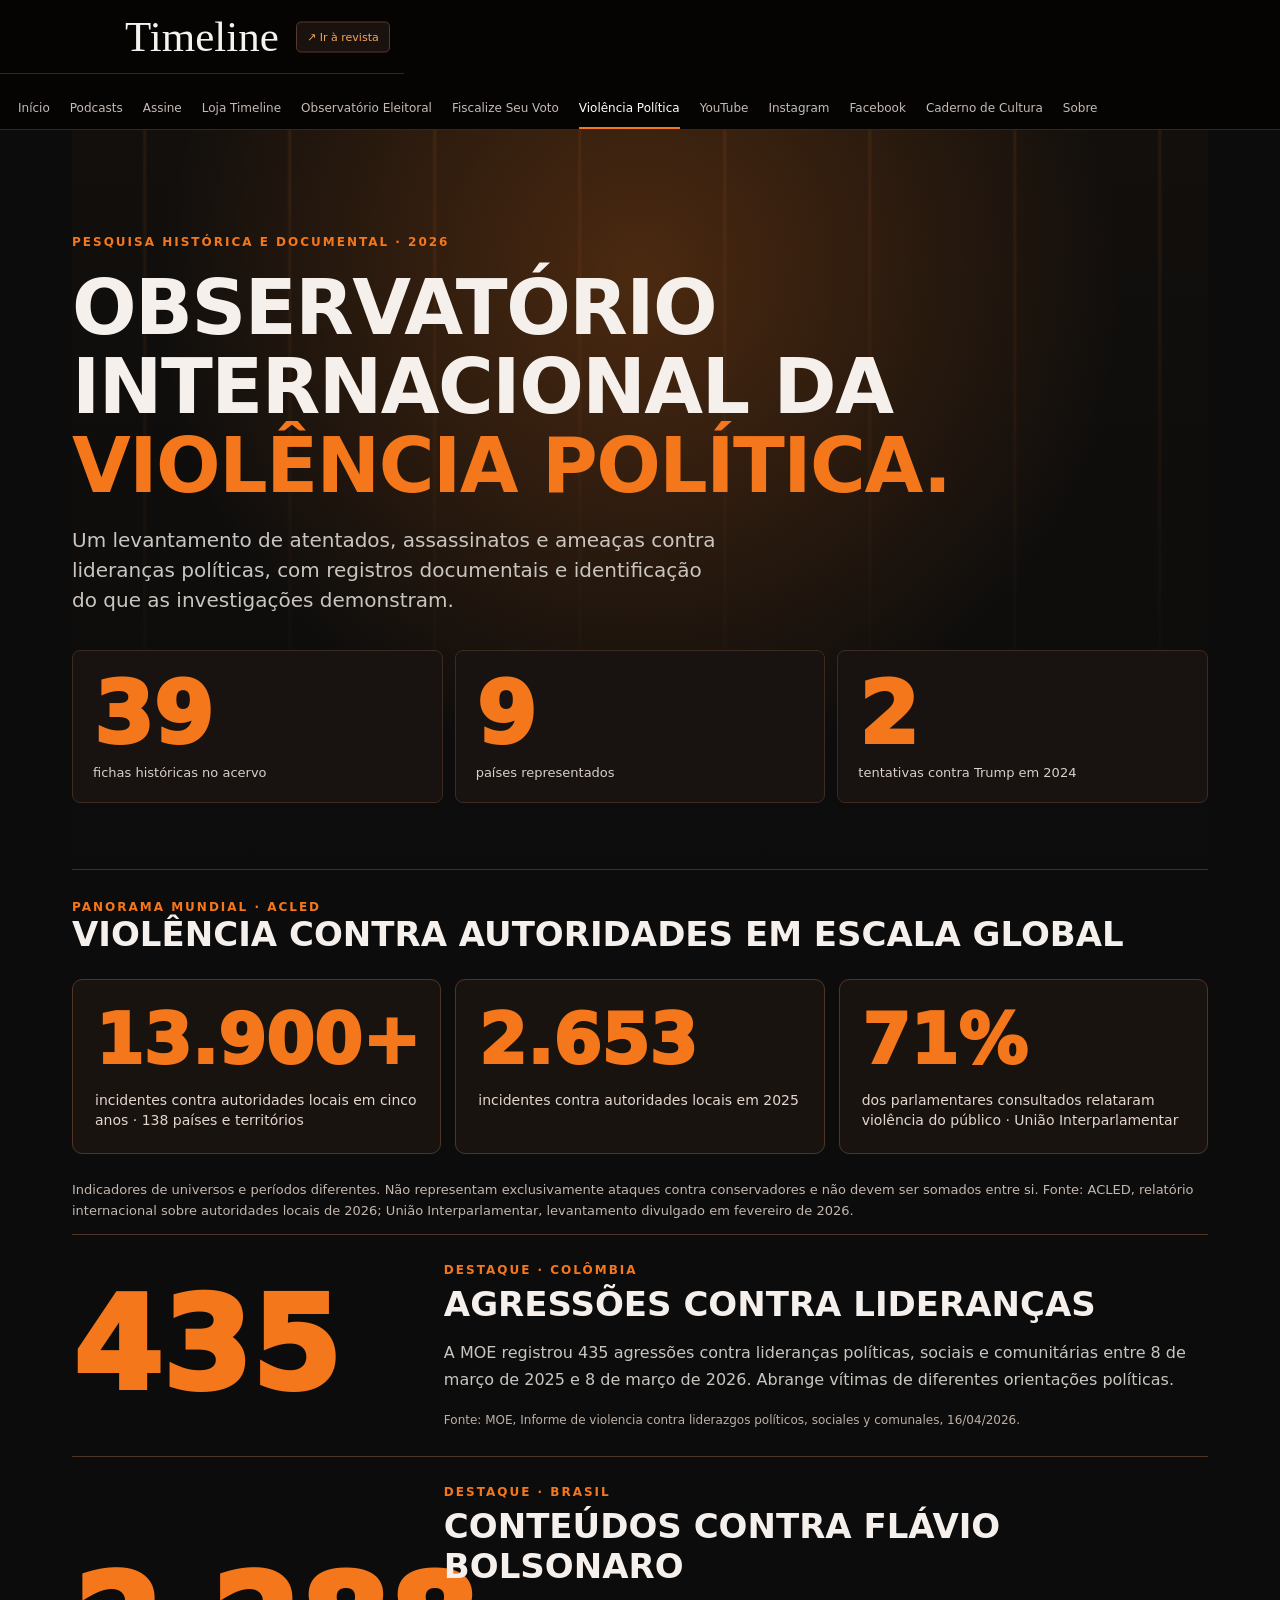
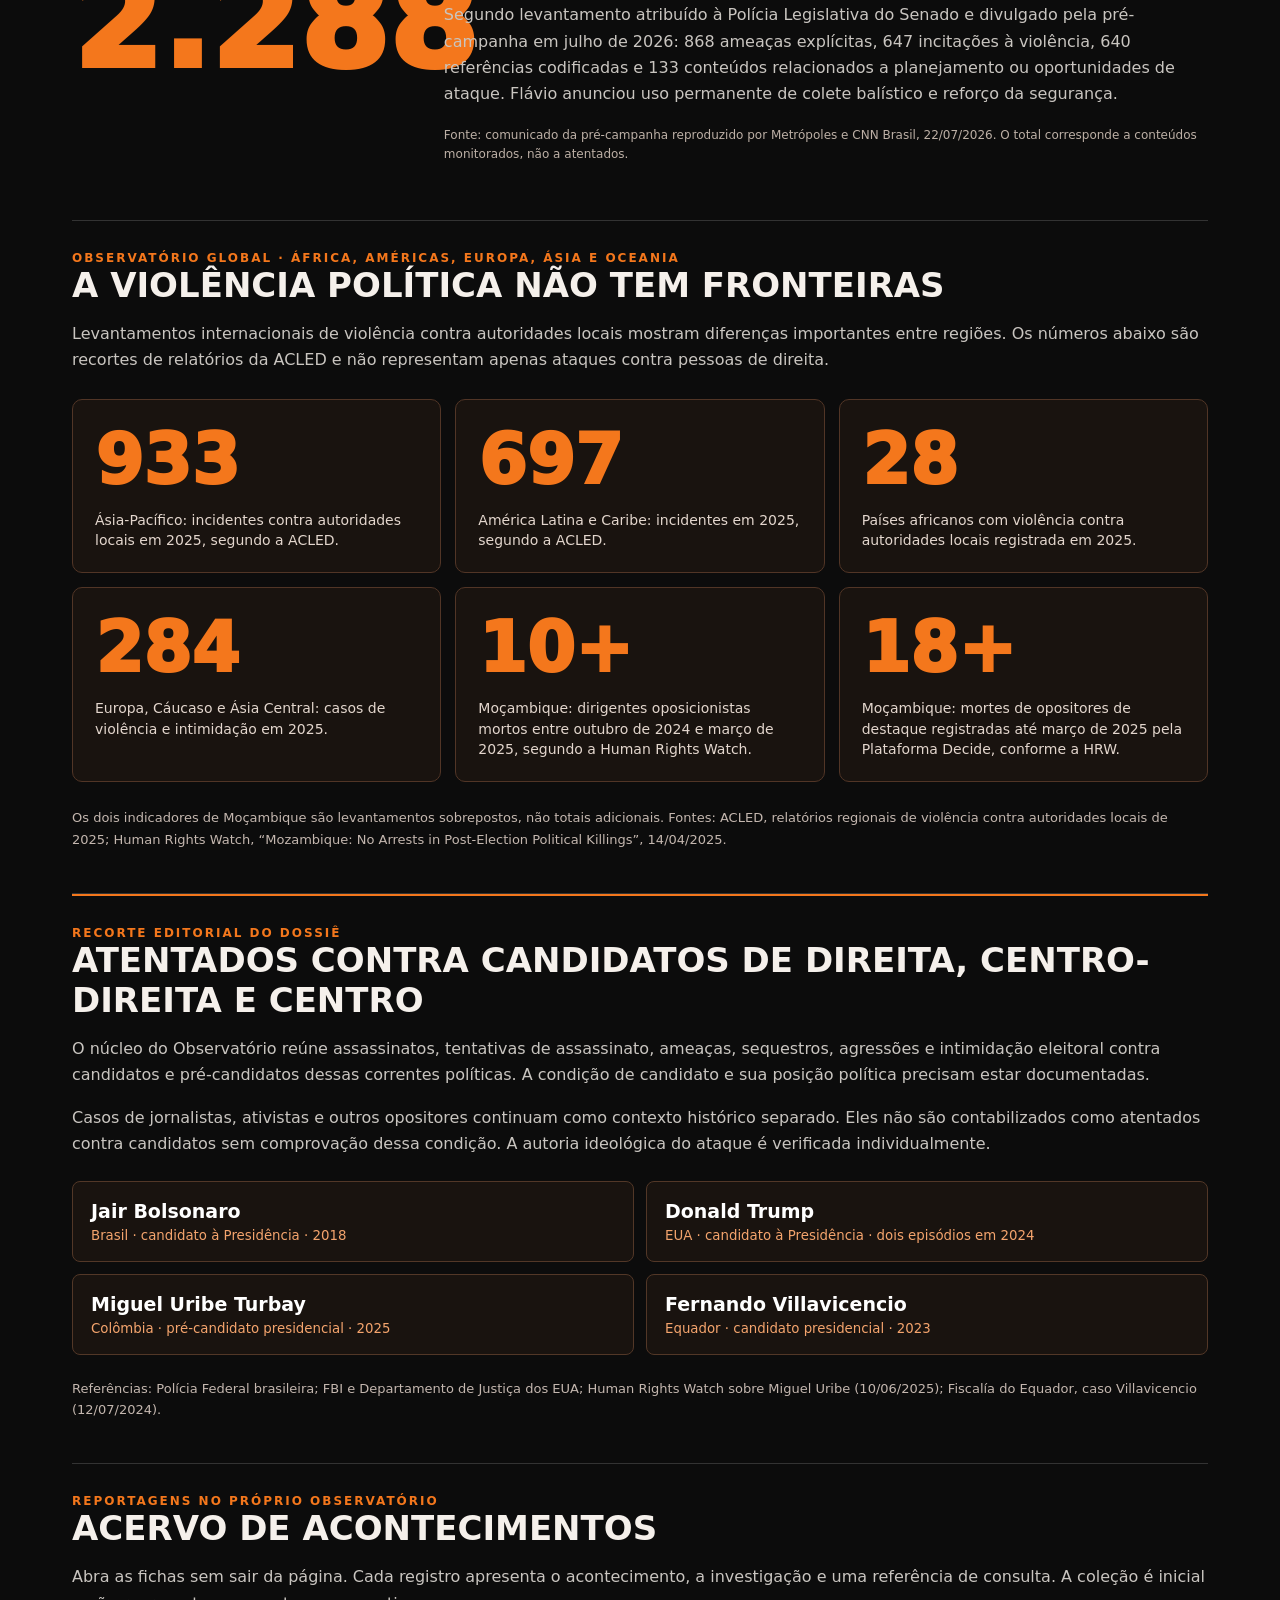
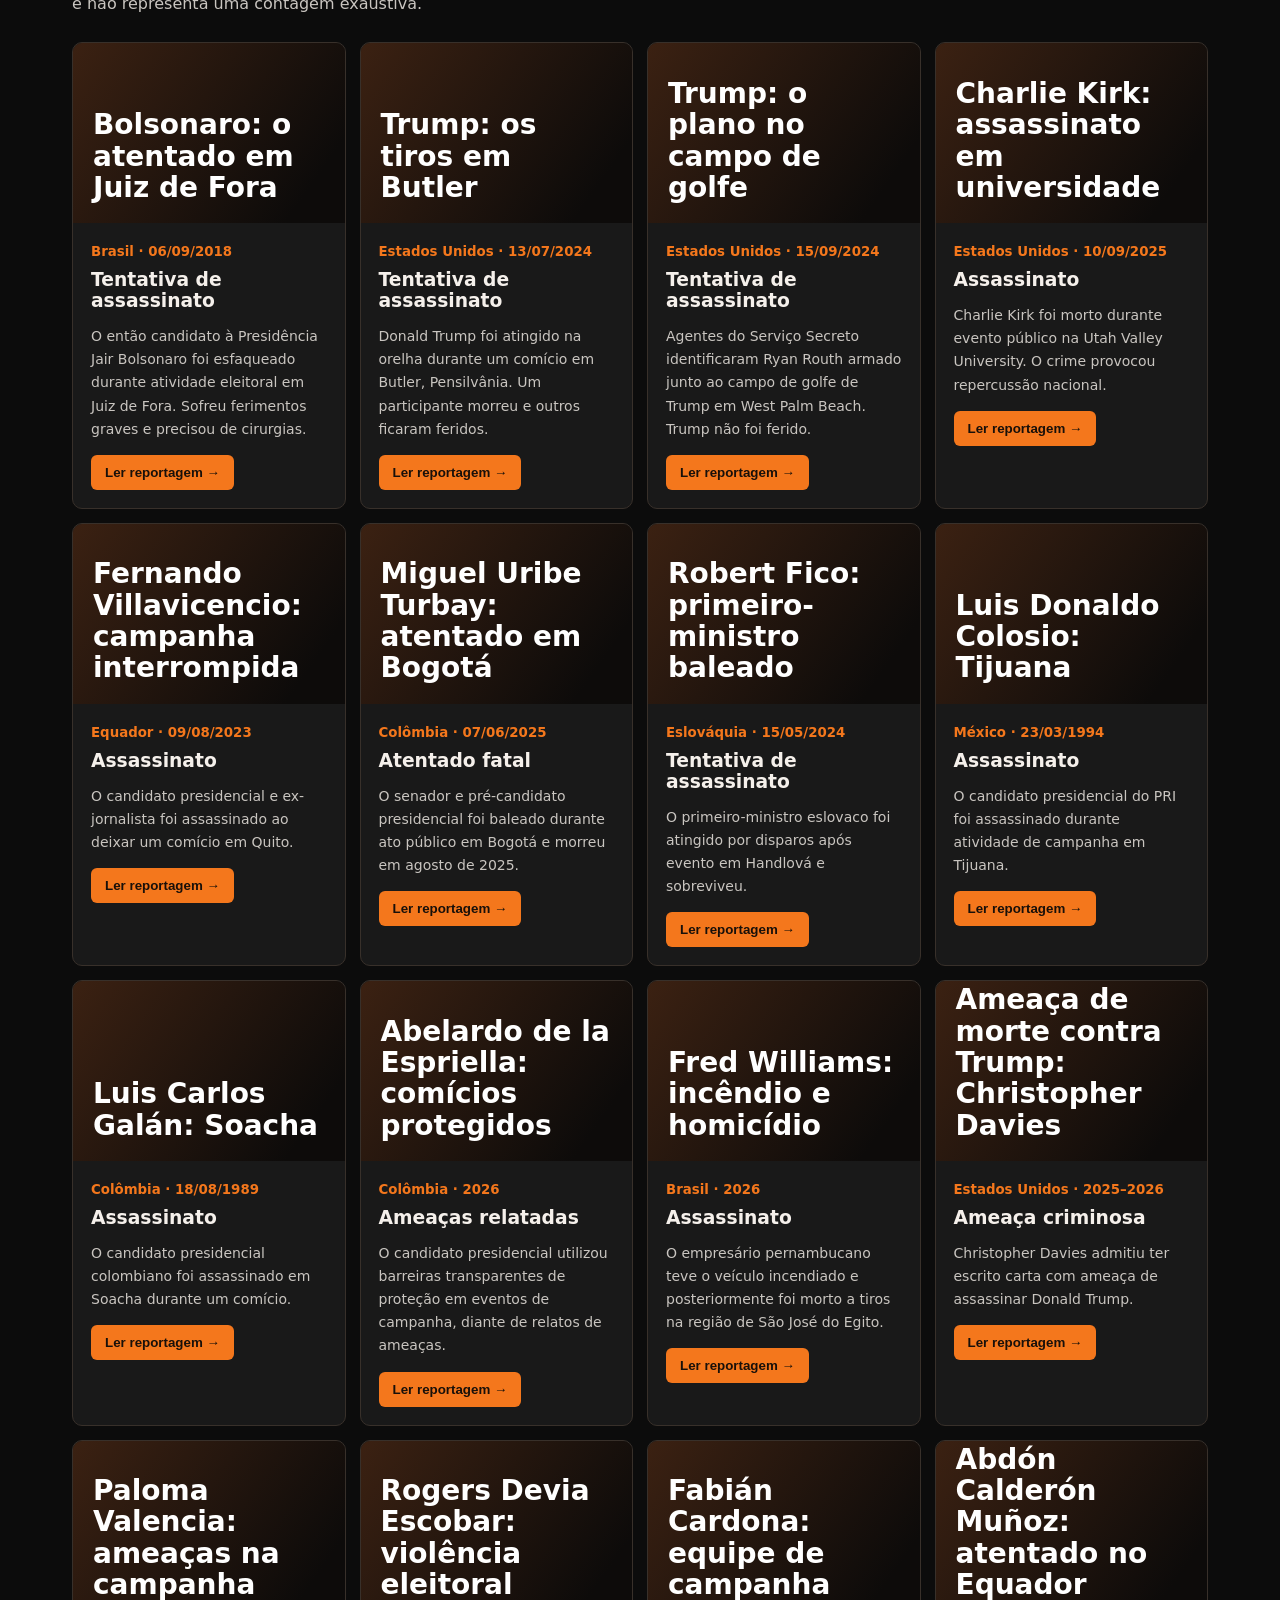
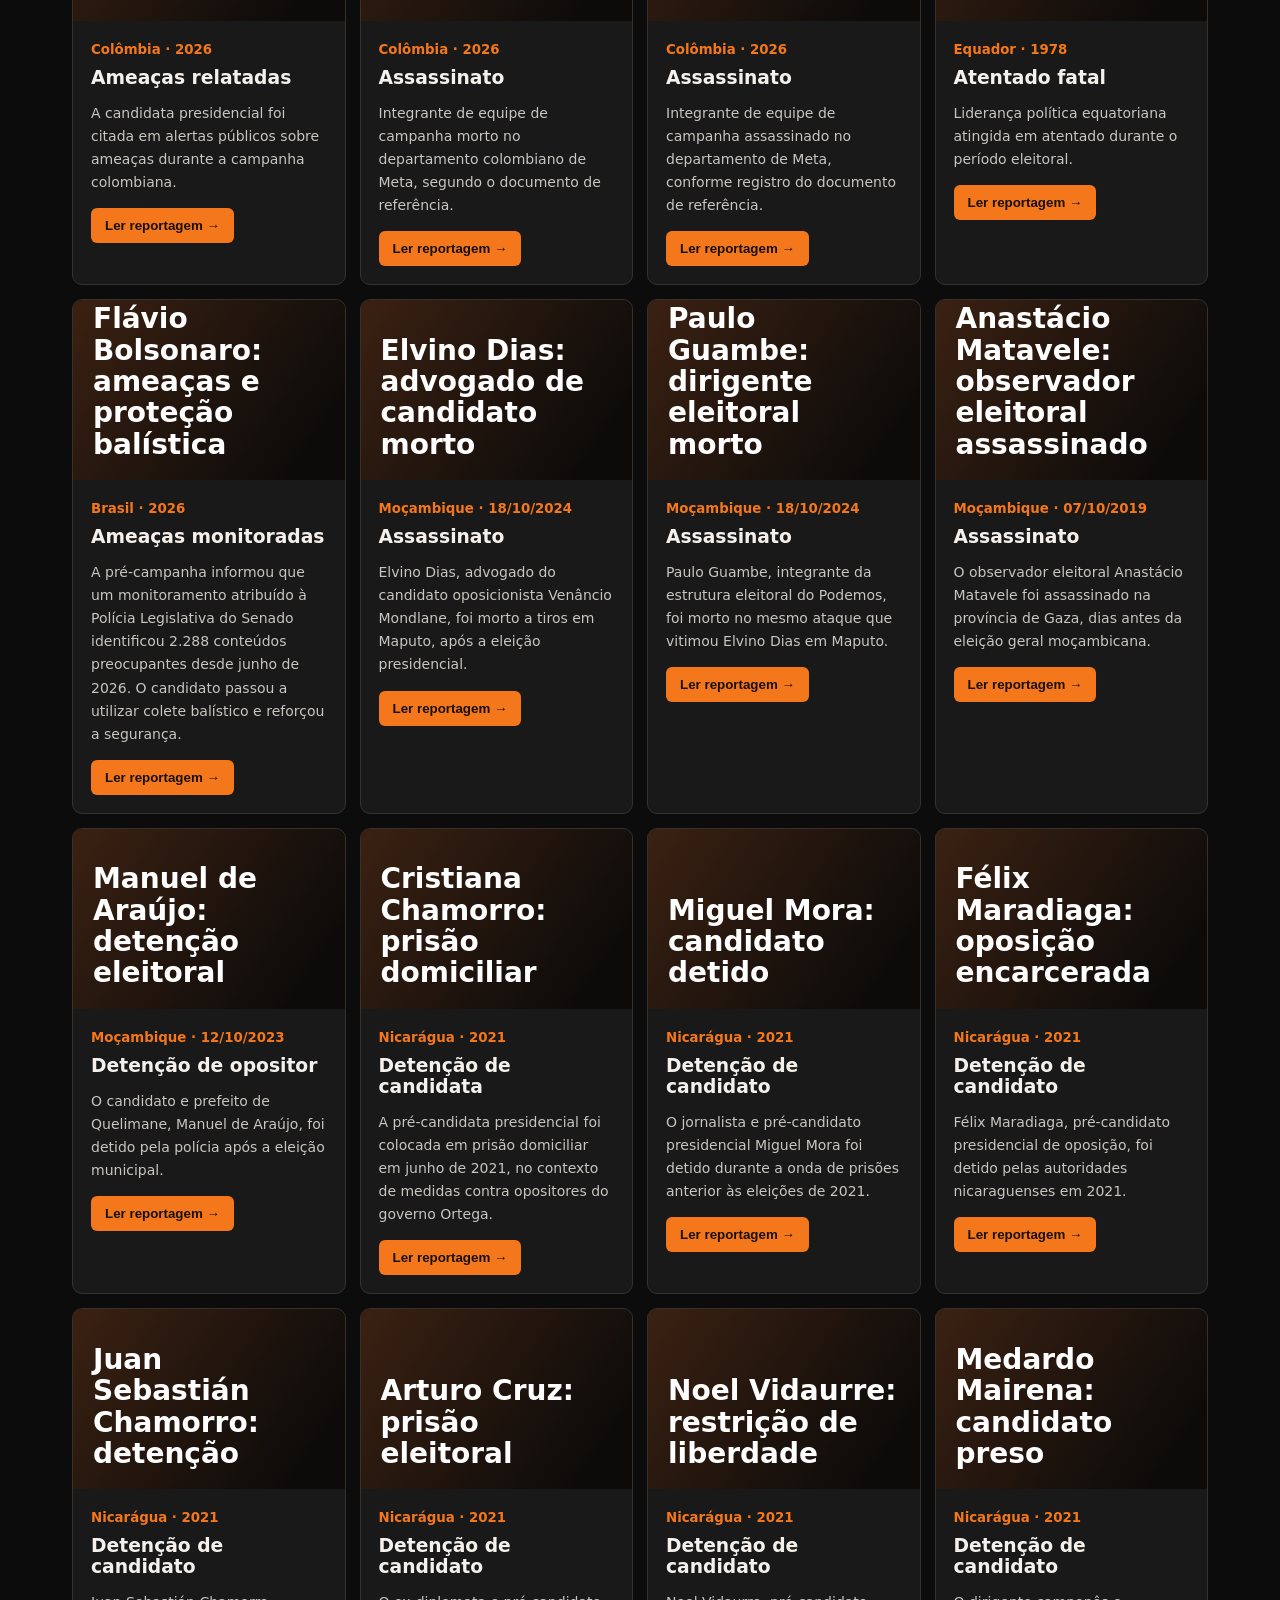
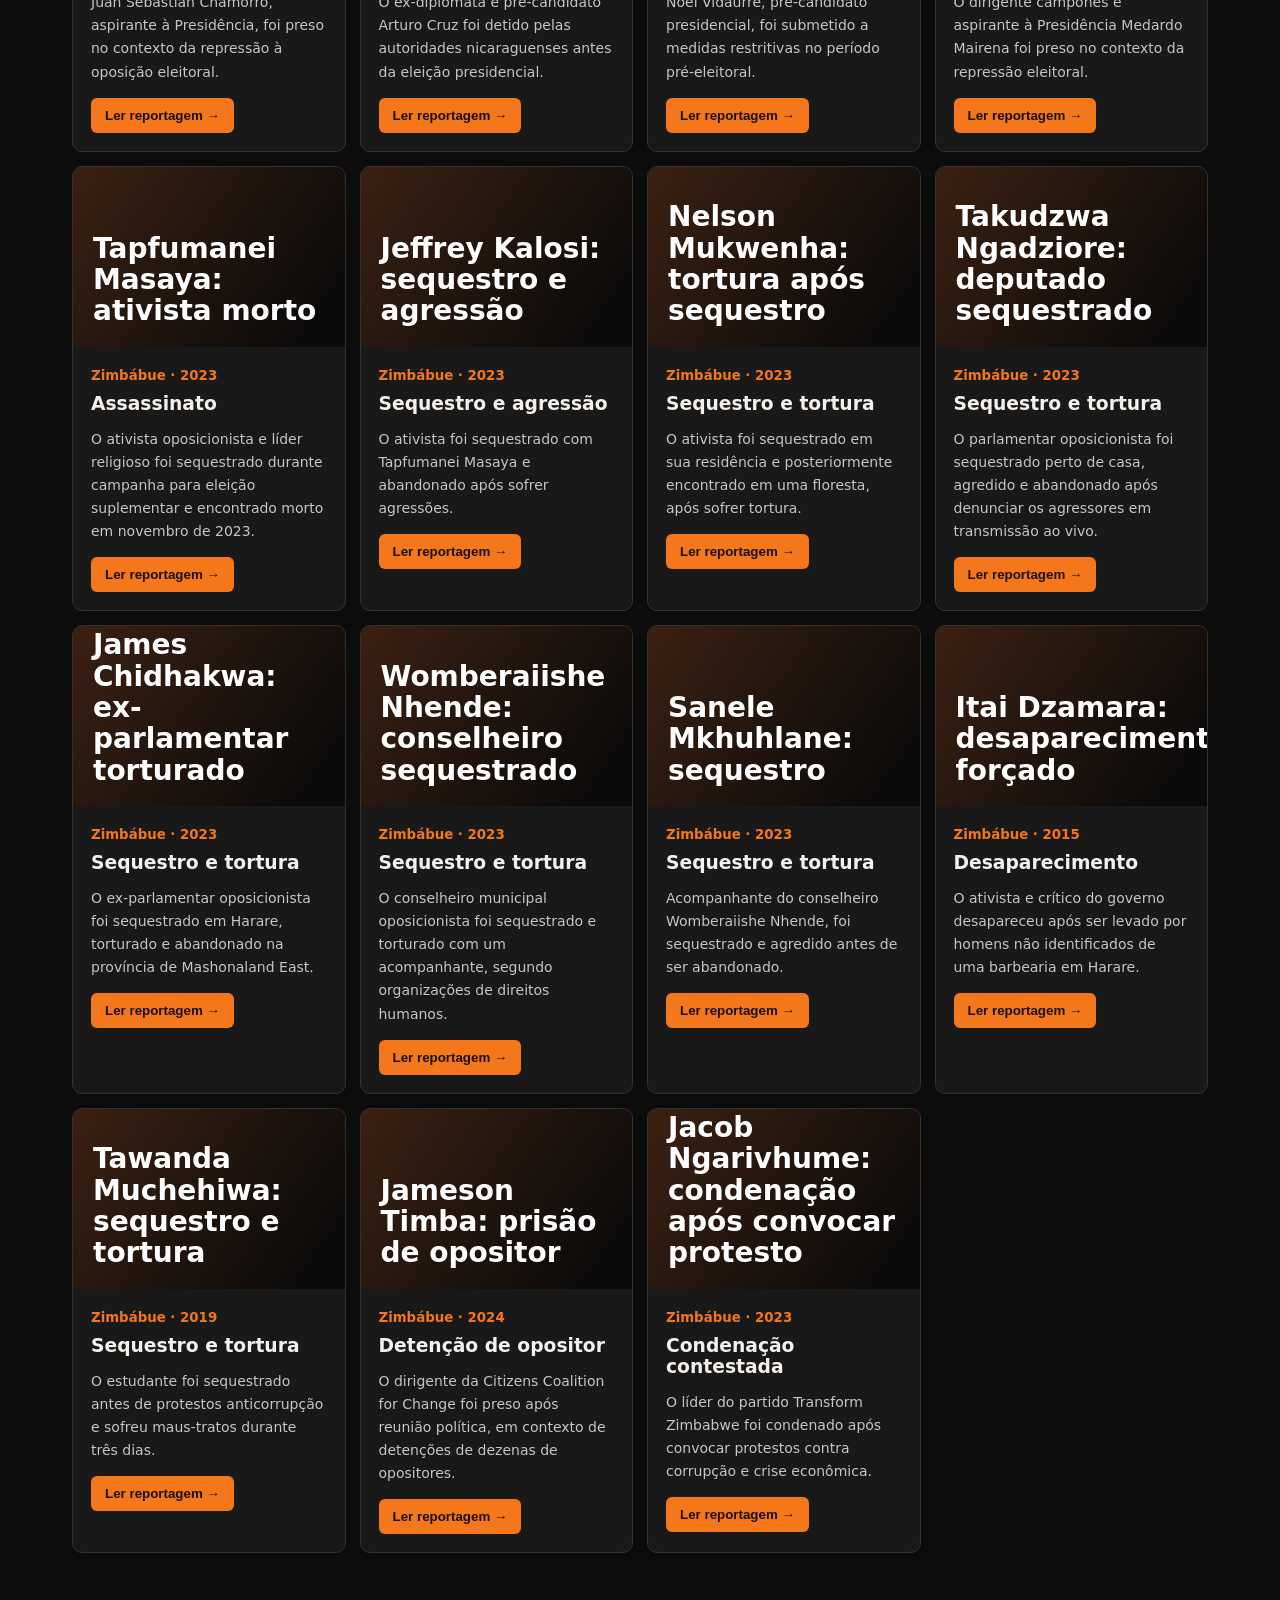
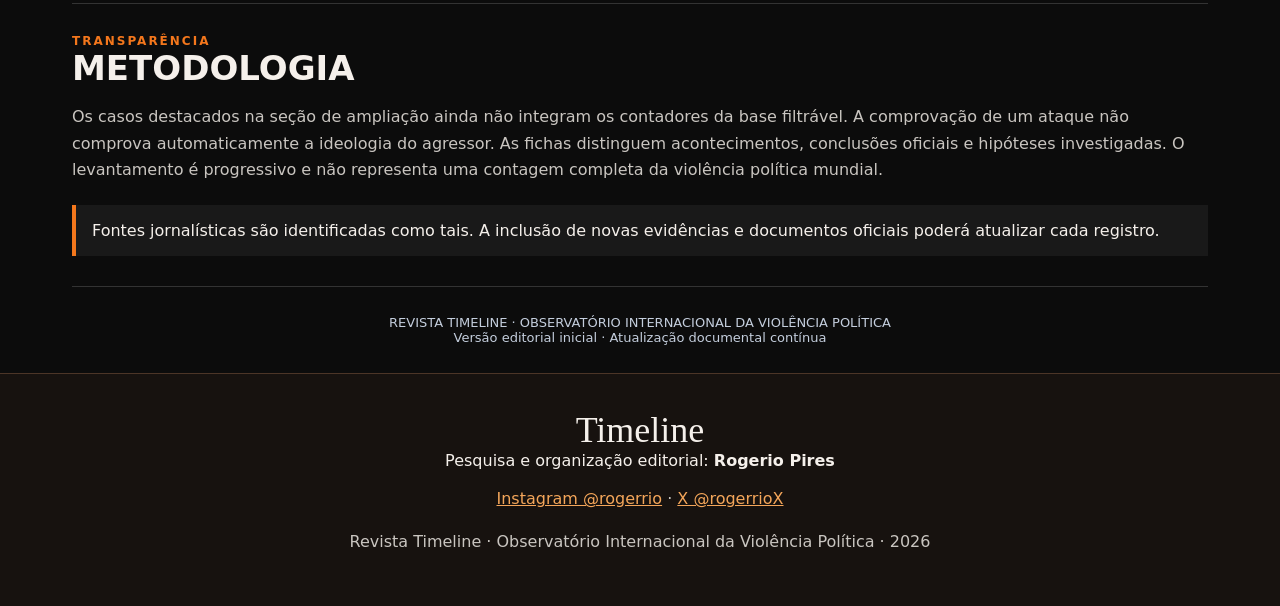
==== commit 7ef57fbf: "Definir foco editorial em candidatos de direita centro-direita e centro" ====
--- a/index.html
+++ b/index.html
@@ -1 +1 @@
-<!doctype html><html lang="pt-BR"><head><meta charset="utf-8"><meta name="viewport" content="width=device-width,initial-scale=1"><meta name="theme-color" content="#0c0c0c"><title>Observatório Internacional da Violência Política | Revista Timeline</title><style>:root{font-family:Arial,Helvetica,sans-serif;color:#f6f7fb;background:#0b1b33}*{box-sizing:border-box}body{margin:0}a{color:inherit}header{background:#081526;border-bottom:3px solid #f5c518;padding:18px max(20px,5vw);display:flex;align-items:center;justify-content:space-between;gap:15px;flex-wrap:wrap}.logo{font-size:20px;font-weight:900;letter-spacing:-.7px}.logo span{color:#f5c518}nav{display:flex;gap:18px;font-size:13px;font-weight:700}nav a{text-decoration:none}main{max-width:1180px;margin:auto;padding:0 22px}.hero{padding:70px 0 52px;border-bottom:1px solid #30415a}.eyebrow{color:#f5c518;font-size:12px;letter-spacing:2px;font-weight:900}h1{font-size:clamp(36px,6.2vw,75px);line-height:1.03;letter-spacing:-2px;max-width:960px;text-transform:uppercase;margin:19px 0}h1 em{color:#f5c518;font-style:normal}.lead{font-size:clamp(16px,2vw,20px);color:#d3dce9;line-height:1.6;max-width:790px}.redline{height:5px;background:#ba2436;width:90px;margin-top:24px}.stats{display:flex;flex-wrap:wrap;gap:36px;margin-top:35px}.stat strong{display:block;font-size:32px;color:#f5c518}.stat small{color:#c2cede}.section{padding:52px 0;border-bottom:1px solid #30415a}h2{font-size:clamp(23px,3vw,34px);text-transform:uppercase;margin:0 0 12px}p{line-height:1.65;color:#d1dbe8}.toolbar{display:flex;gap:12px;flex-wrap:wrap;margin:22px 0}input,select{padding:13px 15px;border:1px solid #51637a;background:#152944;color:#fff;border-radius:5px;font-size:15px}input{flex:1;min-width:220px}.cards{display:grid;grid-template-columns:repeat(auto-fit,minmax(260px,1fr));gap:16px}.card{background:#132943;border:1px solid #3a4f69;padding:22px;border-radius:7px;border-top:3px solid #f5c518}.card small{color:#f5c518;font-weight:bold;letter-spacing:.7px}.card h3{font-size:22px;margin:12px 0 6px}.card p{font-size:14px}.card a{font-size:13px;color:#f5c518;overflow-wrap:anywhere}.notice{background:#152944;border-left:4px solid #f5c518;padding:16px;margin-top:22px}footer{padding:28px 22px;text-align:center;color:#c4cedd;font-size:13px}#empty{color:#d1dbe8}@media(max-width:600px){.hero{padding-top:44px}h1{letter-spacing:-1px}nav{gap:12px}}.hero-grid{display:grid;grid-template-columns:1.4fr .6fr;gap:22px;align-items:center}.hero-art{border:1px solid #503424;border-radius:10px;min-height:250px;background:radial-gradient(circle at 70% 30%,#59331c,#111 65%);display:grid;place-items:center}.hero-art svg{width:95%;max-width:300px}.feature-grid{display:grid;grid-template-columns:repeat(3,minmax(0,1fr));gap:14px;margin-top:22px}.feature{background:#191919;border:1px solid #38302a;border-radius:9px;padding:20px}.feature .art{height:110px;display:grid;place-items:center;background:linear-gradient(135deg,#352116,#111);border-radius:6px;color:#f4771c;font-size:52px}.feature h3{font-size:20px}.feature p{font-size:13px}.credits{padding:35px 18px;text-align:center;background:#17120f;border-top:1px solid #4c3527}.credits a{color:#f4a65a}.credits strong{font:36px Georgia,serif}.timeline-list{border-left:2px solid #f4771c;margin:22px 0 0 8px;padding-left:23px}.timeline-item{margin:0 0 18px}.timeline-item time{color:#f4771c;font-weight:800;font-size:13px}.timeline-item p{margin:3px 0;font-size:14px}@media(max-width:720px){.hero-grid,.feature-grid{grid-template-columns:1fr}.hero-art{min-height:185px}.hero-art svg{max-width:240px}} </style><link rel="stylesheet" href="https://rogeriotpires-spec.github.io/guia-fiscalize-seu-voto-2026/assets/timeline-header.css"><style>:root{color-scheme:dark;background:#0c0c0c;color:#f5f0eb}body{background:#0c0c0c;color:#f5f0eb;font-family:system-ui,-apple-system,Segoe UI,sans-serif}.hero,.section{border-bottom-color:#333}.eyebrow,.stat strong,.card small,.card a,h1 em{color:#f4771c}.redline{background:#f4771c}.card{background:#191919;border-color:#303030;border-top-color:#f4771c;border-radius:10px}.notice{background:#191919;border-left-color:#f4771c}input,select{background:#171717;border-color:#555}.lead,p{color:#c9c5c0}.timeline-sitebar{padding:0;border-bottom:1px solid #2c221c}.timeline-sitebar__links a{color:#c5bbb5}.timeline-sitebar__links a[aria-current="page"]{color:#fff}h1{letter-spacing:-1px}.stat small{color:#aaa}</style><style>.feature .art{height:165px;display:flex;align-items:end;justify-content:start;padding:17px;position:relative;overflow:hidden;background:linear-gradient(145deg,#3a1c0d 0%,#15110f 58%,#090909 100%);color:#fff!important;font-size:20px!important;text-align:left;font-weight:950;line-height:1.1;letter-spacing:-.5px}.feature .art:before{content:"";position:absolute;width:160px;height:160px;border:2px solid #f4771c;border-radius:50%;right:-55px;top:-65px;opacity:.5}.feature .art:after{content:"DOSSIÊ TIMELINE";position:absolute;right:12px;top:15px;color:#f4771c;font-size:9px;letter-spacing:2px}.feature{cursor:pointer}.feature:hover,.case:hover{border-color:#f4771c}.case button,.feature button{background:#f4771c;color:#17100b;border:0;border-radius:5px;padding:10px 13px;font-weight:800;cursor:pointer}.detail-panel{background:#1b1816;border:1px solid #64412a;border-radius:12px;padding:clamp(20px,4vw,42px);margin:22px 0 38px;scroll-margin-top:15px}.detail-panel[hidden]{display:none}.detail-panel h2{font-size:clamp(29px,5vw,48px)}.detail-panel .meta{color:#f4771c;font-size:12px;letter-spacing:1px;font-weight:850;text-transform:uppercase}.detail-panel p{max-width:850px}.detail-panel a{color:#f4a65a}.detail-panel button{padding:10px 16px;background:#2c2724;border:1px solid #66503f;color:#fff;border-radius:6px;cursor:pointer}.case{cursor:pointer}.case:focus-visible,.feature:focus-visible{outline:3px solid #f4771c}.source{display:none!important}</style><style>.timeline-sitebar{background:#050403!important;color:#f6f2ee!important;border-bottom:1px solid #35271e!important;padding:0!important}.timeline-sitebar__masthead{min-height:72px;position:relative;display:flex;align-items:center;justify-content:center;padding:12px 125px;border-bottom:1px solid #35271e}.timeline-sitebar__brand{font:normal 43px Georgia,serif!important;color:#f6f2ee!important;text-decoration:none}.timeline-sitebar__tools{position:absolute;right:14px;top:50%;transform:translateY(-50%)}.timeline-sitebar__return{display:block;background:#19120f;color:#f4a65a!important;text-decoration:none;border:1px solid #543b2a;padding:8px 10px;border-radius:5px;font-size:11px}.timeline-sitebar__navigation{overflow:hidden}.timeline-sitebar__links{display:flex!important;align-items:center;justify-content:flex-start;gap:20px;white-space:nowrap;overflow-x:auto;scrollbar-width:none;padding:0 18px!important;max-width:1300px;margin:auto}.timeline-sitebar__links a{display:block!important;flex:0 0 auto!important;white-space:nowrap!important;font-size:12px!important;font-weight:500!important;text-decoration:none!important;color:#c5bbb5!important;padding:12px 0!important;border-bottom:2px solid transparent}.timeline-sitebar__links a[aria-current="page"]{border-color:#f4771c;color:#fff!important}.hero{padding:28px 0 24px!important}.hero-grid{grid-template-columns:1fr!important}.hero-art{display:none!important}.hero h1{font-size:clamp(30px,5vw,58px)!important;letter-spacing:-1px!important;line-height:1.08!important}.hero .lead{font-size:17px!important;line-height:1.5!important}.stats{margin:15px 0 30px!important}.section{padding:30px 0!important}@media(max-width:650px){.timeline-sitebar__masthead{min-height:62px;padding:8px 115px 8px 14px;justify-content:flex-start}.timeline-sitebar__brand{font-size:33px!important}.timeline-sitebar__tools{right:8px}.timeline-sitebar__return{font-size:10px;padding:6px}.timeline-sitebar__links{gap:18px}.timeline-sitebar__links a{font-size:12px!important;padding:10px 0!important}.hero h1{font-size:clamp(29px,8vw,42px)!important}.hero .lead{font-size:15px!important}.stats{grid-template-columns:repeat(3,minmax(0,1fr))!important}.stat{min-width:0;padding:10px!important}.stat b{font-size:23px!important}.stat span{font-size:10px!important}}</style><style id="timeline-rework">.timeline-sitebar__masthead{justify-content:center!important}.hero h1{max-width:960px}.feature .art{font-size:24px!important}.feature .art:after{content:"ARQUIVO TIMELINE"}.case{cursor:pointer}.case:focus-visible{outline:2px solid #f4771c}.detail-panel{scroll-margin-top:15px}#dossier-grid{display:grid;grid-template-columns:repeat(auto-fit,minmax(255px,1fr));gap:14px;margin:20px 0}#dossier-grid article{border:1px solid #38302a;border-radius:10px;overflow:hidden;background:#191919}#dossier-grid .cover{height:150px;padding:20px;display:flex;align-items:end;background:linear-gradient(125deg,#4b2a16,#0e0c0b 75%);position:relative}#dossier-grid .cover:before{content:"";position:absolute;top:18px;right:18px;width:85px;height:85px;border:2px solid #f4771c;border-radius:50%;opacity:.35}#dossier-grid .cover b{font-size:24px;line-height:1.06;color:#fff;position:relative}#dossier-grid .body{padding:18px}#dossier-grid small{color:#f4771c;font-weight:800}#dossier-grid h3{margin:9px 0}#dossier-grid p{font-size:14px}#dossier-grid button{border:0;background:#f4771c;color:#18100a;padding:10px 14px;border-radius:6px;font-weight:800;cursor:pointer}#dossier-detail{background:#1a1715;border:1px solid #6b452e;border-radius:12px;padding:clamp(20px,4vw,38px);scroll-margin-top:18px;margin-top:22px}#dossier-detail[hidden]{display:none}#dossier-detail h2{font-size:clamp(27px,5vw,43px)}#dossier-detail .label{font-size:12px;color:#f4771c;font-weight:800;letter-spacing:1px}#dossier-detail p{max-width:850px}#dossier-detail a{color:#ffa66c}#dossier-detail .close{background:#28211d;border:1px solid #75543f;border-radius:6px;color:#fff;padding:10px;cursor:pointer}#dossier-detail .evidence{border-left:3px solid #f4771c;padding-left:14px}@media(max-width:600px){#dossier-grid{grid-template-columns:1fr}#dossier-grid .cover{height:125px}}</style><style>.source-note{color:#c8b9aa;font-size:12px}.case .source{display:none!important}#dossier-source a{pointer-events:none;text-decoration:none;color:#c8b9aa!important}</style><style>.feature-grid,.feature,.case,.cards,.toolbar,.timeline-list{display:none!important}#reportagens{border-top:0}#dossier-grid{margin-top:25px}.source-note{color:#c9b8a8}#dossier-source a{display:none!important}</style><style id="pdf-reference-update">.hero{position:relative;isolation:isolate;padding:105px 0 36px!important;overflow:hidden}.hero:before{content:"";position:absolute;inset:0;z-index:-2;background:radial-gradient(ellipse at 50% 20%,rgba(244,119,28,.26),transparent 60%),linear-gradient(#120f0c,#0c0c0c)}.hero:after{content:"";position:absolute;inset:0;z-index:-1;opacity:.13;background:repeating-linear-gradient(90deg,transparent 0 70px,#a35a29 72px 74px,transparent 75px 145px);mask-image:linear-gradient(#000,transparent 90%)}.hero h1{font-size:clamp(33px,6vw,76px)!important;line-height:1.04!important;letter-spacing:-1.5px!important}.hero .lead{max-width:660px;font-size:clamp(15px,1.9vw,20px)!important}.hero .redline{display:none}.stats{display:grid!important;grid-template-columns:repeat(3,minmax(0,1fr))!important;gap:12px!important;margin:15px 0 30px!important}.stat{background:#181310!important;border:1px solid #3c2b20!important;border-radius:8px!important;padding:20px!important}.stat strong{display:block!important;font-size:clamp(44px,7vw,86px)!important;font-weight:950!important;line-height:1!important;color:#f4771c!important}.stat small{display:block!important;color:#d9cfc8!important;margin-top:8px!important;font-size:13px!important;line-height:1.3!important}#dossier-grid .cover{height:180px!important;background:linear-gradient(125deg,#3b2112,#0d0b0a 85%)!important;display:flex!important;align-items:flex-end!important}#dossier-grid .cover:before{display:none!important}#dossier-grid .cover b,#dossier-grid h3,#dossier-grid small,.hero h1,.eyebrow{background:transparent!important;box-shadow:none!important;backdrop-filter:none!important;text-shadow:none!important}#dossier-grid .cover b{position:relative!important;font-size:clamp(22px,2.5vw,28px)!important;line-height:1.12!important}.volume-block{display:flex;gap:26px;align-items:center;border-block:1px solid #403025;padding:24px 0;margin:15px 0 40px}.volume-block strong{font-size:clamp(70px,11vw,125px);line-height:1;color:#f4771c}.volume-block h2{margin:0}.volume-block p{max-width:690px}.volume-block small{font-size:11px;letter-spacing:2px;color:#f4771c;font-weight:850}.timeline-sitebar__links{justify-content:center!important}@media(max-width:760px){.hero{padding-top:55px!important}.stat{padding:12px!important}.stat strong{font-size:clamp(31px,8vw,48px)!important}.stat small{font-size:11px!important}.volume-block{display:block}.volume-block strong{font-size:88px}.timeline-sitebar__links{justify-content:flex-start!important}}</style><style id="global-metrics-v1">.global-metrics{display:grid;grid-template-columns:repeat(3,minmax(0,1fr));gap:14px;margin:25px 0}.global-metrics>div{border:1px solid #513526;background:#19130f;padding:22px;border-radius:10px;min-width:0}.global-metrics strong{display:block;color:#f4771c;font-size:clamp(37px,5.4vw,75px);font-weight:950;line-height:1.1}.global-metrics span{display:block;color:#e3d6cd;margin-top:12px;font-size:14px;line-height:1.45}.metric-note{font-size:13px;color:#c4b7af}.colombia{display:grid;grid-template-columns:minmax(155px,.45fr) 1fr;gap:28px;align-items:center;padding:28px 0;border-top:1px solid #4b3528}.colombia-number{font-size:clamp(65px,10vw,132px);font-weight:950;line-height:1;color:#f4771c}.colombia h3{font-size:clamp(22px,3vw,34px);margin:7px 0}.colombia small{color:#bdb0a6;font-size:12px}@media(max-width:700px){.global-metrics{grid-template-columns:1fr}.colombia{grid-template-columns:1fr;gap:8px}.colombia-number{font-size:75px}}</style></head><body><header class="timeline-sitebar" aria-label="Cabeçalho da Revista Timeline"><div class="timeline-sitebar__masthead"><a class="timeline-sitebar__brand" href="https://www.revistatimeline.com/" aria-label="Revista Timeline, página inicial">Timeline</a><div class="timeline-sitebar__tools"><a class="timeline-sitebar__return" href="https://www.revistatimeline.com/">↗ Ir à revista</a></div></div><div class="timeline-sitebar__navigation"><nav class="timeline-sitebar__links" aria-label="Menu principal da Revista Timeline"><a href="https://www.revistatimeline.com/">Início</a><a href="https://www.revistatimeline.com/podcast">Podcasts</a><a href="https://lp.revistatimeline.com/">Assine</a><a href="https://loja.revistatimeline.com/">Loja Timeline</a><a href="https://observatorio.revistatimeline.com/">Observatório Eleitoral</a><a href="https://fiscalize.revistatimeline.com/">Fiscalize Seu Voto</a><a href="#reportagens" aria-current="page">Violência Política</a><a href="https://www.youtube.com/@conversatimeline" target="_blank" rel="noopener noreferrer">YouTube</a><a href="https://www.instagram.com/_revistatimeline/" target="_blank" rel="noopener noreferrer">Instagram</a><a href="https://www.facebook.com/profile.php?id=61572807617119" target="_blank" rel="noopener noreferrer">Facebook</a><a href="https://www.revistatimeline.com/s/caderno-de-cultura">Caderno de Cultura</a><a href="https://www.revistatimeline.com/about">Sobre</a></nav></div></header><main><section class="hero"><div class="hero-grid"><div><div class="eyebrow">PESQUISA HISTÓRICA E DOCUMENTAL · 2026</div><h1>OBSERVATÓRIO INTERNACIONAL DA <em>VIOLÊNCIA POLÍTICA.</em></h1><p class="lead">Um levantamento de atentados, assassinatos e ameaças contra lideranças políticas, com registros documentais e identificação do que as investigações demonstram.</p><div class="redline"></div></div><div class="hero-art" role="img" aria-label="Ilustração editorial de tribuna com microfone e proteção transparente"><svg viewBox="0 0 300 230" xmlns="http://www.w3.org/2000/svg"><path d="M38 195V20h224v175" fill="none" stroke="#d8b9a0" stroke-width="5" opacity=".65"/><path d="M42 24h215" stroke="#f4771c" stroke-width="4"/><path d="M85 190h130l-18-75h-94z" fill="#151515" stroke="#b28b6e" stroke-width="4"/><path d="M150 115V55" stroke="#e8d6c7" stroke-width="6"/><rect x="138" y="39" width="24" height="42" rx="12" fill="#e8d6c7"/><path d="M125 70a25 25 0 0 0 50 0" fill="none" stroke="#f4771c" stroke-width="5"/><path d="M75 205h150" stroke="#b28b6e" stroke-width="3"/></svg></div></div><div class="stats"><div class="stat"><strong id="count">39</strong><small>fichas no acervo</small></div><div class="stat"><strong id="countries">9</strong><small>países representados</small></div><div class="stat"><strong>2</strong><small>tentativas contra Trump em 2024</small></div></div></section><section class="section" id="panorama-mundial"><div class="eyebrow">PANORAMA MUNDIAL · ACLED</div><h2>VIOLÊNCIA CONTRA AUTORIDADES EM ESCALA GLOBAL</h2><div class="global-metrics"><div><strong>13.900+</strong><span>incidentes contra autoridades locais em cinco anos · 138 países e territórios</span></div><div><strong>2.653</strong><span>incidentes contra autoridades locais em 2025</span></div><div><strong>71%</strong><span>dos parlamentares consultados relataram violência do público · União Interparlamentar</span></div></div><p class="metric-note">Indicadores de universos e períodos diferentes. Não representam exclusivamente ataques contra conservadores e não devem ser somados entre si. Fonte: ACLED, relatório internacional sobre autoridades locais de 2026; União Interparlamentar, levantamento divulgado em fevereiro de 2026.</p><div class="colombia"><div class="colombia-number">435</div><div><div class="eyebrow">DESTAQUE · COLÔMBIA</div><h3>AGRESSÕES CONTRA LIDERANÇAS</h3><p>A MOE registrou 435 agressões contra lideranças políticas, sociais e comunitárias entre 8 de março de 2025 e 8 de março de 2026. Abrange vítimas de diferentes orientações políticas.</p><small>Fonte: MOE, Informe de violencia contra liderazgos políticos, sociales y comunales, 16/04/2026.</small></div></div><div class="colombia"><div class="colombia-number">2.288</div><div><div class="eyebrow">DESTAQUE · BRASIL</div><h3>CONTEÚDOS CONTRA FLÁVIO BOLSONARO</h3><p>Segundo levantamento atribuído à Polícia Legislativa do Senado e divulgado pela pré-campanha em julho de 2026: 868 ameaças explícitas, 647 incitações à violência, 640 referências codificadas e 133 conteúdos relacionados a planejamento ou oportunidades de ataque. Flávio anunciou uso permanente de colete balístico e reforço da segurança.</p><small>Fonte: comunicado da pré-campanha reproduzido por Metrópoles e CNN Brasil, 22/07/2026. O total corresponde a conteúdos monitorados, não a atentados.</small></div></div></section><section class="section" id="mundo"><div class="eyebrow">OBSERVATÓRIO GLOBAL · ÁFRICA, AMÉRICAS, EUROPA, ÁSIA E OCEANIA</div><h2>A VIOLÊNCIA POLÍTICA NÃO TEM FRONTEIRAS</h2><p>Levantamentos internacionais de violência contra autoridades locais mostram diferenças importantes entre regiões. Os números abaixo são recortes de relatórios da ACLED e não representam apenas ataques contra pessoas de direita.</p><div class="global-metrics"><div><strong>933</strong><span>Ásia-Pacífico: incidentes contra autoridades locais em 2025, segundo a ACLED.</span></div><div><strong>697</strong><span>América Latina e Caribe: incidentes em 2025, segundo a ACLED.</span></div><div><strong>28</strong><span>Países africanos com violência contra autoridades locais registrada em 2025.</span></div><div><strong>284</strong><span>Europa, Cáucaso e Ásia Central: casos de violência e intimidação em 2025.</span></div><div><strong>10+</strong><span>Moçambique: dirigentes oposicionistas mortos entre outubro de 2024 e março de 2025, segundo a Human Rights Watch.</span></div><div><strong>18+</strong><span>Moçambique: mortes de opositores de destaque registradas até março de 2025 pela Plataforma Decide, conforme a HRW.</span></div></div><p class="metric-note">Os dois indicadores de Moçambique são levantamentos sobrepostos, não totais adicionais. Fontes: ACLED, relatórios regionais de violência contra autoridades locais de 2025; Human Rights Watch, “Mozambique: No Arrests in Post-Election Political Killings”, 14/04/2025.</p></section><section class="section" id="reportagens"><div class="eyebrow">REPORTAGENS NO PRÓPRIO OBSERVATÓRIO</div><h2>Acervo de acontecimentos</h2><p>Abra as fichas sem sair da página. Cada registro apresenta o acontecimento, a investigação e uma referência de consulta. A coleção é inicial e não representa uma contagem exaustiva.</p><div id="dossier-grid"></div><div id="dossier-detail" hidden tabindex="-1"><button type="button" class="close" id="dossier-close">← Voltar aos casos</button><p class="label" id="dossier-meta"></p><h2 id="dossier-title"></h2><h3>O acontecimento</h3><p id="dossier-story"></p><h3>O que as investigações demonstram</h3><p class="evidence" id="dossier-proof"></p><h3>Fonte documental</h3><p id="dossier-source"></p></div></section><section class="section" id="metodologia"><div class="eyebrow">TRANSPARÊNCIA</div><h2>Metodologia</h2><p>Os casos destacados na seção de ampliação ainda não integram os contadores da base filtrável. A comprovação de um ataque não comprova automaticamente a ideologia do agressor. As fichas distinguem acontecimentos, conclusões oficiais e hipóteses investigadas. O levantamento é progressivo e não representa uma contagem completa da violência política mundial.</p><div class="notice">Fontes jornalísticas são identificadas como tais. A inclusão de novas evidências e documentos oficiais poderá atualizar cada registro.</div></section></main><footer>REVISTA TIMELINE · OBSERVATÓRIO INTERNACIONAL DA VIOLÊNCIA POLÍTICA<br>Versão editorial inicial · Atualização documental contínua</footer><div class="credits"><strong>Timeline</strong><div>Pesquisa e organização editorial: <b>Rogerio Pires</b></div><p><a href="https://www.instagram.com/rogerrio/" target="_blank" rel="noopener noreferrer">Instagram @rogerrio</a> · <a href="https://x.com/rogerrioX" target="_blank" rel="noopener noreferrer">X @rogerrioX</a></p><p>Revista Timeline · Observatório Internacional da Violência Política · 2026</p></div><script>(function(){const rows=[["Bolsonaro: o atentado em Juiz de Fora","Brasil","06/09/2018","Tentativa de assassinato","O então candidato à Presidência Jair Bolsonaro foi esfaqueado durante atividade eleitoral em Juiz de Fora. Sofreu ferimentos graves e precisou de cirurgias.","Adélio Bispo foi identificado como autor. A Polícia Federal concluiu que ele agiu sozinho; não comprovou mandantes partidários.","https://www.gov.br/pf/pt-br"],["Trump: os tiros em Butler","Estados Unidos","13/07/2024","Tentativa de assassinato","Donald Trump foi atingido na orelha durante um comício em Butler, Pensilvânia. Um participante morreu e outros ficaram feridos.","O atirador Thomas Matthew Crooks morreu no local. A investigação não estabeleceu motivação ideológica definitiva.","https://www.fbi.gov/"],["Trump: o plano no campo de golfe","Estados Unidos","15/09/2024","Tentativa de assassinato","Agentes do Serviço Secreto identificaram Ryan Routh armado junto ao campo de golfe de Trump em West Palm Beach. Trump não foi ferido.","Routh foi condenado por tentativa de assassinato e recebeu pena de prisão perpétua mais 84 meses em fevereiro de 2026.","https://www.justice.gov/opa/pr/ryan-wesley-routh-sentenced-life-prison-attempted-assassination-president-donald-j-trump-and"],["Charlie Kirk: assassinato em universidade","Estados Unidos","10/09/2025","Assassinato","Charlie Kirk foi morto durante evento público na Utah Valley University. O crime provocou repercussão nacional.","Tyler Robinson foi acusado. A acusação sustenta motivação relacionada às posições políticas de Kirk; acusação não equivale a sentença definitiva.","https://www.justice.gov/usao-nm/pr/new-mexico-teenager-charged-making-violent-online-threats"],["Fernando Villavicencio: campanha interrompida","Equador","09/08/2023","Assassinato","O candidato presidencial e ex-jornalista foi assassinado ao deixar um comício em Quito.","Cinco pessoas foram condenadas em 2024 por participação no assassinato. A investigação sobre os mandantes não autoriza atribuição genérica a um campo ideológico.","https://www.reuters.com/world/americas/ecuador-court-sentences-five-people-up-34-years-candidate-murder-2024-07-12/"],["Miguel Uribe Turbay: atentado em Bogotá","Colômbia","07/06/2025","Atentado fatal","O senador e pré-candidato presidencial foi baleado durante ato público em Bogotá e morreu em agosto de 2025.","A identificação de executores e mandantes deve acompanhar as conclusões oficiais da Fiscalía; oposição ao governo não demonstra autoria governamental.","https://www.fiscalia.gov.co/"],["Robert Fico: primeiro-ministro baleado","Eslováquia","15/05/2024","Tentativa de assassinato","O primeiro-ministro eslovaco foi atingido por disparos após evento em Handlová e sobreviveu.","Juraj Cintula recebeu pena de 21 anos por terrorismo, confirmada pela Suprema Corte em abril de 2026. A posição política de Fico não se reduz à direita tradicional.","https://www.reuters.com/world/slovakias-supreme-court-upholds-21-year-sentence-pm-ficos-attacker-2026-04-29/"],["Luis Donaldo Colosio: Tijuana","México","23/03/1994","Assassinato","O candidato presidencial do PRI foi assassinado durante atividade de campanha em Tijuana.","Trata-se de um marco da violência eleitoral mexicana, mas não deve ser classificado como ataque da esquerda sem prova específica.","https://www.gob.mx/"],["Luis Carlos Galán: Soacha","Colômbia","18/08/1989","Assassinato","O candidato presidencial colombiano foi assassinado em Soacha durante um comício.","O assassinato está associado à atuação de organizações do narcotráfico. Não é um caso de autoria ideológica de esquerda demonstrada.","https://www.fiscalia.gov.co/"],["Abelardo de la Espriella: comícios protegidos","Colômbia","2026","Ameaças relatadas","O candidato presidencial utilizou barreiras transparentes de proteção em eventos de campanha, diante de relatos de ameaças.","A origem das ameaças e eventual ligação com grupos armados exigem documentação específica.","https://www.oas.org/es/cidh/"],["Fred Williams: incêndio e homicídio","Brasil","2026","Assassinato","O empresário pernambucano teve o veículo incendiado e posteriormente foi morto a tiros na região de São José do Egito.","A eventual ligação entre os episódios e a motivação política precisa ser esclarecida pela investigação.","https://nilljunior.com.br/empresario-egipciense-fredy-william-e-assassinado-entre-sje-e-tuparetama/"],["Ameaça de morte contra Trump: Christopher Davies","Estados Unidos","2025–2026","Ameaça criminosa","Christopher Davies admitiu ter escrito carta com ameaça de assassinar Donald Trump.","Em fevereiro de 2026 recebeu sentença federal de 27 meses de prisão; a condenação é por ameaça, não tentativa física de assassinato.","https://www.justice.gov/usao-mdfl/pr/florida-man-sentenced-27-months-federal-prison-threatening-assassinate-president-trump"]],grid=document.getElementById("dossier-grid"),detail=document.getElementById("dossier-detail");rows.push(["Paloma Valencia: ameaças na campanha","Colômbia","2026","Ameaças relatadas","A candidata presidencial foi citada em alertas públicos sobre ameaças durante a campanha colombiana.","O registro da ameaça não identifica automaticamente os responsáveis nem comprova orientação ideológica dos autores.","https://www.oas.org/es/cidh/"],["Rogers Devia Escobar: violência eleitoral","Colômbia","2026","Assassinato","Integrante de equipe de campanha morto no departamento colombiano de Meta, segundo o documento de referência.","A motivação e os mandantes exigem confirmação por investigação individualizada.","https://www.oas.org/es/cidh/"],["Fabián Cardona: equipe de campanha","Colômbia","2026","Assassinato","Integrante de equipe de campanha assassinado no departamento de Meta, conforme registro do documento de referência.","Não há demonstração suficiente no material de que o homicídio tenha sido praticado por militantes de esquerda.","https://www.oas.org/es/cidh/"],["Abdón Calderón Muñoz: atentado no Equador","Equador","1978","Atentado fatal","Liderança política equatoriana atingida em atentado durante o período eleitoral.","O episódio integra o panorama histórico; a atribuição ideológica precisa de documentação específica.","https://www.fiscalia.gob.ec/"]);rows.push(["Flávio Bolsonaro: ameaças e proteção balística","Brasil","2026","Ameaças monitoradas","A pré-campanha informou que um monitoramento atribuído à Polícia Legislativa do Senado identificou 2.288 conteúdos preocupantes desde junho de 2026. O candidato passou a utilizar colete balístico e reforçou a segurança.","O total divulgado compreende 868 ameaças explícitas, 647 incitações à violência, 640 referências codificadas e 133 conteúdos ligados a planejamento ou oportunidades de ataque. Não equivale a 2.288 atentados nem comprova autoria partidária.","https://www.metropoles.com/brasil/apos-dispensar-apoio-da-pf-flavio-bolsonaro-alega-ameacas-e-reforca-seguranca"]);rows.push(["Elvino Dias: advogado de candidato morto","Moçambique","18/10/2024","Assassinato","Elvino Dias, advogado do candidato oposicionista Venâncio Mondlane, foi morto a tiros em Maputo, após a eleição presidencial.","A Human Rights Watch documentou o assassinato. A identidade e a responsabilidade dos mandantes devem ser apuradas individualmente; não se deve apresentar como condenação judicial uma suspeita contra forças estatais.","https://www.hrw.org/news/2025/04/13/mozambique-no-arrests-post-election-political-killings"],["Paulo Guambe: dirigente eleitoral morto","Moçambique","18/10/2024","Assassinato","Paulo Guambe, integrante da estrutura eleitoral do Podemos, foi morto no mesmo ataque que vitimou Elvino Dias em Maputo.","A Human Rights Watch descreveu a emboscada e a ausência de investigação conclusiva dos mandantes à época do relatório.","https://www.hrw.org/news/2025/04/13/mozambique-no-arrests-post-election-political-killings"],["Anastácio Matavele: observador eleitoral assassinado","Moçambique","07/10/2019","Assassinato","O observador eleitoral Anastácio Matavele foi assassinado na província de Gaza, dias antes da eleição geral moçambicana.","A Human Rights Watch relatou envolvimento alegado de integrantes de unidade policial de elite; a classificação jurídica dos envolvidos exige consulta aos autos.","https://www.hrw.org/world-report/2020/country-chapters/mozambique"],["Manuel de Araújo: detenção eleitoral","Moçambique","12/10/2023","Detenção de opositor","O candidato e prefeito de Quelimane, Manuel de Araújo, foi detido pela polícia após a eleição municipal.","A Human Rights Watch registrou a detenção e a justificativa policial de suposta perturbação da apuração; a legalidade da medida deve ser examinada separadamente.","https://www.hrw.org/world-report/2024/country-chapters/mozambique"]);rows.push(...[["Cristiana Chamorro: prisão domiciliar","Nicarágua","2021","Detenção de candidata","A pré-candidata presidencial foi colocada em prisão domiciliar em junho de 2021, no contexto de medidas contra opositores do governo Ortega.","Human Rights Watch documentou a prisão arbitrária e a utilização de processos para restringir a concorrência eleitoral.","https://www.hrw.org/world-report/2022/country-chapters/nicaragua"],["Miguel Mora: candidato detido","Nicarágua","2021","Detenção de candidato","O jornalista e pré-candidato presidencial Miguel Mora foi detido durante a onda de prisões anterior às eleições de 2021.","Human Rights Watch registrou a detenção entre os sete presidenciáveis presos no período.","https://www.hrw.org/report/2021/06/22/critics-under-attack/harassment-and-detention-opponents-rights-defenders-and"],["Félix Maradiaga: oposição encarcerada","Nicarágua","2021","Detenção de candidato","Félix Maradiaga, pré-candidato presidencial de oposição, foi detido pelas autoridades nicaraguenses em 2021.","O caso integra a documentação de repressão a candidatos presidenciais produzida pela Human Rights Watch.","https://www.hrw.org/world-report/2022/country-chapters/nicaragua"],["Juan Sebastián Chamorro: detenção","Nicarágua","2021","Detenção de candidato","Juan Sebastián Chamorro, aspirante à Presidência, foi preso no contexto da repressão à oposição eleitoral.","A Human Rights Watch documentou a onda de prisões de sete candidatos antes da eleição de novembro.","https://www.hrw.org/world-report/2022/country-chapters/nicaragua"],["Arturo Cruz: prisão eleitoral","Nicarágua","2021","Detenção de candidato","O ex-diplomata e pré-candidato Arturo Cruz foi detido pelas autoridades nicaraguenses antes da eleição presidencial.","O caso integra a repressão documentada contra candidaturas oposicionistas em 2021.","https://www.hrw.org/world-report/2022/country-chapters/nicaragua"],["Noel Vidaurre: restrição de liberdade","Nicarágua","2021","Detenção de candidato","Noel Vidaurre, pré-candidato presidencial, foi submetido a medidas restritivas no período pré-eleitoral.","Human Rights Watch documentou a detenção arbitrária de sete candidatos em 2021.","https://www.hrw.org/world-report/2022/country-chapters/nicaragua"],["Medardo Mairena: candidato preso","Nicarágua","2021","Detenção de candidato","O dirigente camponês e aspirante à Presidência Medardo Mairena foi preso no contexto da repressão eleitoral.","Organizações de direitos humanos documentaram detenções e processos arbitrários contra opositores do governo Ortega.","https://www.hrw.org/world-report/2022/country-chapters/nicaragua"],["Tapfumanei Masaya: ativista morto","Zimbábue","2023","Assassinato","O ativista oposicionista e líder religioso foi sequestrado durante campanha para eleição suplementar e encontrado morto em novembro de 2023.","Human Rights Watch, Amnesty International e Southern Defenders cobraram investigação independente.","https://www.hrw.org/news/2023/11/15/zimbabwe-joint-statement-calling-authorities-investigate-escalation-abductions"],["Jeffrey Kalosi: sequestro e agressão","Zimbábue","2023","Sequestro e agressão","O ativista foi sequestrado com Tapfumanei Masaya e abandonado após sofrer agressões.","O caso foi documentado conjuntamente por organizações internacionais de direitos humanos.","https://www.hrw.org/news/2023/11/15/zimbabwe-joint-statement-calling-authorities-investigate-escalation-abductions"],["Nelson Mukwenha: tortura após sequestro","Zimbábue","2023","Sequestro e tortura","O ativista foi sequestrado em sua residência e posteriormente encontrado em uma floresta, após sofrer tortura.","A Human Rights Watch descreveu o caso em declaração conjunta sobre repressão à oposição.","https://www.hrw.org/news/2023/11/15/zimbabwe-joint-statement-calling-authorities-investigate-escalation-abductions"],["Takudzwa Ngadziore: deputado sequestrado","Zimbábue","2023","Sequestro e tortura","O parlamentar oposicionista foi sequestrado perto de casa, agredido e abandonado após denunciar os agressores em transmissão ao vivo.","A autoria atribuída a integrantes de unidade clandestina policial foi relatada por organizações de direitos humanos, não deve ser apresentada como condenação judicial.","https://www.hrw.org/news/2023/11/15/zimbabwe-joint-statement-calling-authorities-investigate-escalation-abductions"],["James Chidhakwa: ex-parlamentar torturado","Zimbábue","2023","Sequestro e tortura","O ex-parlamentar oposicionista foi sequestrado em Harare, torturado e abandonado na província de Mashonaland East.","A ocorrência foi documentada pela Human Rights Watch e organizações parceiras.","https://www.hrw.org/news/2023/11/15/zimbabwe-joint-statement-calling-authorities-investigate-escalation-abductions"],["Womberaiishe Nhende: conselheiro sequestrado","Zimbábue","2023","Sequestro e tortura","O conselheiro municipal oposicionista foi sequestrado e torturado com um acompanhante, segundo organizações de direitos humanos.","Os autores foram descritos como suspeitos; a ficha não atribui responsabilidade judicial definitiva.","https://www.hrw.org/news/2023/11/15/zimbabwe-joint-statement-calling-authorities-investigate-escalation-abductions"],["Sanele Mkhuhlane: sequestro","Zimbábue","2023","Sequestro e tortura","Acompanhante do conselheiro Womberaiishe Nhende, foi sequestrado e agredido antes de ser abandonado.","Caso documentado em comunicado conjunto de organizações internacionais.","https://www.hrw.org/news/2023/11/15/zimbabwe-joint-statement-calling-authorities-investigate-escalation-abductions"],["Itai Dzamara: desaparecimento forçado","Zimbábue","2015","Desaparecimento","O ativista e crítico do governo desapareceu após ser levado por homens não identificados de uma barbearia em Harare.","O caso segue como desaparecimento não esclarecido em documentação da Human Rights Watch.","https://www.hrw.org/news/2023/11/15/zimbabwe-joint-statement-calling-authorities-investigate-escalation-abductions"],["Tawanda Muchehiwa: sequestro e tortura","Zimbábue","2019","Sequestro e tortura","O estudante foi sequestrado antes de protestos anticorrupção e sofreu maus-tratos durante três dias.","O episódio foi descrito em comunicado conjunto de organizações de direitos humanos.","https://www.hrw.org/news/2023/11/15/zimbabwe-joint-statement-calling-authorities-investigate-escalation-abductions"],["Jameson Timba: prisão de opositor","Zimbábue","2024","Detenção de opositor","O dirigente da Citizens Coalition for Change foi preso após reunião política, em contexto de detenções de dezenas de opositores.","A Human Rights Watch documentou prisões e alegações de maus-tratos contra mais de 70 ativistas em junho de 2024.","https://www.hrw.org/world-report/2025/country-chapters/zimbabwe"],["Jacob Ngarivhume: condenação após convocar protesto","Zimbábue","2023","Condenação contestada","O líder do partido Transform Zimbabwe foi condenado após convocar protestos contra corrupção e crise econômica.","A Human Rights Watch relatou pena de quatro anos em 2023, no contexto de restrições a manifestações.","https://www.hrw.org/report/2023/08/03/crush-them-lice/repression-civil-and-political-rights-ahead-zimbabwes-august-2023-election"]]);rows.forEach((r,i)=>{const article=document.createElement("article"),cover=document.createElement("div"),body=document.createElement("div"),name=document.createElement("b"),small=document.createElement("small"),h3=document.createElement("h3"),p=document.createElement("p"),btn=document.createElement("button");cover.className="cover";body.className="body";name.textContent=r[0];cover.append(name);small.textContent=r[1]+" · "+r[2];h3.textContent=r[3];p.textContent=r[4];btn.type="button";btn.textContent="Ler reportagem →";btn.addEventListener("click",()=>{document.getElementById("dossier-meta").textContent=r[1]+" · "+r[2]+" · "+r[3];document.getElementById("dossier-title").textContent=r[0];document.getElementById("dossier-story").textContent=r[4];document.getElementById("dossier-proof").textContent=r[5];const target=document.getElementById("dossier-source");target.replaceChildren();const a=document.createElement("a");target.textContent="Referência editorial: "+new URL(r[6]).hostname+". Documento integral e identificação bibliográfica em revisão. Não é necessário sair desta página.";detail.hidden=false;detail.scrollIntoView({behavior:"smooth",block:"start"});detail.focus({preventScroll:true})});body.append(small,h3,p,btn);article.append(cover,body);grid.append(article)});document.getElementById("dossier-close").addEventListener("click",()=>{detail.hidden=true;document.getElementById("reportagens").scrollIntoView({behavior:"smooth"})})})();</script></body></html>+<!doctype html><html lang="pt-BR"><head><meta charset="utf-8"><meta name="viewport" content="width=device-width,initial-scale=1"><meta name="theme-color" content="#0c0c0c"><title>Observatório Internacional da Violência Política | Revista Timeline</title><style>:root{font-family:Arial,Helvetica,sans-serif;color:#f6f7fb;background:#0b1b33}*{box-sizing:border-box}body{margin:0}a{color:inherit}header{background:#081526;border-bottom:3px solid #f5c518;padding:18px max(20px,5vw);display:flex;align-items:center;justify-content:space-between;gap:15px;flex-wrap:wrap}.logo{font-size:20px;font-weight:900;letter-spacing:-.7px}.logo span{color:#f5c518}nav{display:flex;gap:18px;font-size:13px;font-weight:700}nav a{text-decoration:none}main{max-width:1180px;margin:auto;padding:0 22px}.hero{padding:70px 0 52px;border-bottom:1px solid #30415a}.eyebrow{color:#f5c518;font-size:12px;letter-spacing:2px;font-weight:900}h1{font-size:clamp(36px,6.2vw,75px);line-height:1.03;letter-spacing:-2px;max-width:960px;text-transform:uppercase;margin:19px 0}h1 em{color:#f5c518;font-style:normal}.lead{font-size:clamp(16px,2vw,20px);color:#d3dce9;line-height:1.6;max-width:790px}.redline{height:5px;background:#ba2436;width:90px;margin-top:24px}.stats{display:flex;flex-wrap:wrap;gap:36px;margin-top:35px}.stat strong{display:block;font-size:32px;color:#f5c518}.stat small{color:#c2cede}.section{padding:52px 0;border-bottom:1px solid #30415a}h2{font-size:clamp(23px,3vw,34px);text-transform:uppercase;margin:0 0 12px}p{line-height:1.65;color:#d1dbe8}.toolbar{display:flex;gap:12px;flex-wrap:wrap;margin:22px 0}input,select{padding:13px 15px;border:1px solid #51637a;background:#152944;color:#fff;border-radius:5px;font-size:15px}input{flex:1;min-width:220px}.cards{display:grid;grid-template-columns:repeat(auto-fit,minmax(260px,1fr));gap:16px}.card{background:#132943;border:1px solid #3a4f69;padding:22px;border-radius:7px;border-top:3px solid #f5c518}.card small{color:#f5c518;font-weight:bold;letter-spacing:.7px}.card h3{font-size:22px;margin:12px 0 6px}.card p{font-size:14px}.card a{font-size:13px;color:#f5c518;overflow-wrap:anywhere}.notice{background:#152944;border-left:4px solid #f5c518;padding:16px;margin-top:22px}footer{padding:28px 22px;text-align:center;color:#c4cedd;font-size:13px}#empty{color:#d1dbe8}@media(max-width:600px){.hero{padding-top:44px}h1{letter-spacing:-1px}nav{gap:12px}}.hero-grid{display:grid;grid-template-columns:1.4fr .6fr;gap:22px;align-items:center}.hero-art{border:1px solid #503424;border-radius:10px;min-height:250px;background:radial-gradient(circle at 70% 30%,#59331c,#111 65%);display:grid;place-items:center}.hero-art svg{width:95%;max-width:300px}.feature-grid{display:grid;grid-template-columns:repeat(3,minmax(0,1fr));gap:14px;margin-top:22px}.feature{background:#191919;border:1px solid #38302a;border-radius:9px;padding:20px}.feature .art{height:110px;display:grid;place-items:center;background:linear-gradient(135deg,#352116,#111);border-radius:6px;color:#f4771c;font-size:52px}.feature h3{font-size:20px}.feature p{font-size:13px}.credits{padding:35px 18px;text-align:center;background:#17120f;border-top:1px solid #4c3527}.credits a{color:#f4a65a}.credits strong{font:36px Georgia,serif}.timeline-list{border-left:2px solid #f4771c;margin:22px 0 0 8px;padding-left:23px}.timeline-item{margin:0 0 18px}.timeline-item time{color:#f4771c;font-weight:800;font-size:13px}.timeline-item p{margin:3px 0;font-size:14px}@media(max-width:720px){.hero-grid,.feature-grid{grid-template-columns:1fr}.hero-art{min-height:185px}.hero-art svg{max-width:240px}} </style><link rel="stylesheet" href="https://rogeriotpires-spec.github.io/guia-fiscalize-seu-voto-2026/assets/timeline-header.css"><style>:root{color-scheme:dark;background:#0c0c0c;color:#f5f0eb}body{background:#0c0c0c;color:#f5f0eb;font-family:system-ui,-apple-system,Segoe UI,sans-serif}.hero,.section{border-bottom-color:#333}.eyebrow,.stat strong,.card small,.card a,h1 em{color:#f4771c}.redline{background:#f4771c}.card{background:#191919;border-color:#303030;border-top-color:#f4771c;border-radius:10px}.notice{background:#191919;border-left-color:#f4771c}input,select{background:#171717;border-color:#555}.lead,p{color:#c9c5c0}.timeline-sitebar{padding:0;border-bottom:1px solid #2c221c}.timeline-sitebar__links a{color:#c5bbb5}.timeline-sitebar__links a[aria-current="page"]{color:#fff}h1{letter-spacing:-1px}.stat small{color:#aaa}</style><style>.feature .art{height:165px;display:flex;align-items:end;justify-content:start;padding:17px;position:relative;overflow:hidden;background:linear-gradient(145deg,#3a1c0d 0%,#15110f 58%,#090909 100%);color:#fff!important;font-size:20px!important;text-align:left;font-weight:950;line-height:1.1;letter-spacing:-.5px}.feature .art:before{content:"";position:absolute;width:160px;height:160px;border:2px solid #f4771c;border-radius:50%;right:-55px;top:-65px;opacity:.5}.feature .art:after{content:"DOSSIÊ TIMELINE";position:absolute;right:12px;top:15px;color:#f4771c;font-size:9px;letter-spacing:2px}.feature{cursor:pointer}.feature:hover,.case:hover{border-color:#f4771c}.case button,.feature button{background:#f4771c;color:#17100b;border:0;border-radius:5px;padding:10px 13px;font-weight:800;cursor:pointer}.detail-panel{background:#1b1816;border:1px solid #64412a;border-radius:12px;padding:clamp(20px,4vw,42px);margin:22px 0 38px;scroll-margin-top:15px}.detail-panel[hidden]{display:none}.detail-panel h2{font-size:clamp(29px,5vw,48px)}.detail-panel .meta{color:#f4771c;font-size:12px;letter-spacing:1px;font-weight:850;text-transform:uppercase}.detail-panel p{max-width:850px}.detail-panel a{color:#f4a65a}.detail-panel button{padding:10px 16px;background:#2c2724;border:1px solid #66503f;color:#fff;border-radius:6px;cursor:pointer}.case{cursor:pointer}.case:focus-visible,.feature:focus-visible{outline:3px solid #f4771c}.source{display:none!important}</style><style>.timeline-sitebar{background:#050403!important;color:#f6f2ee!important;border-bottom:1px solid #35271e!important;padding:0!important}.timeline-sitebar__masthead{min-height:72px;position:relative;display:flex;align-items:center;justify-content:center;padding:12px 125px;border-bottom:1px solid #35271e}.timeline-sitebar__brand{font:normal 43px Georgia,serif!important;color:#f6f2ee!important;text-decoration:none}.timeline-sitebar__tools{position:absolute;right:14px;top:50%;transform:translateY(-50%)}.timeline-sitebar__return{display:block;background:#19120f;color:#f4a65a!important;text-decoration:none;border:1px solid #543b2a;padding:8px 10px;border-radius:5px;font-size:11px}.timeline-sitebar__navigation{overflow:hidden}.timeline-sitebar__links{display:flex!important;align-items:center;justify-content:flex-start;gap:20px;white-space:nowrap;overflow-x:auto;scrollbar-width:none;padding:0 18px!important;max-width:1300px;margin:auto}.timeline-sitebar__links a{display:block!important;flex:0 0 auto!important;white-space:nowrap!important;font-size:12px!important;font-weight:500!important;text-decoration:none!important;color:#c5bbb5!important;padding:12px 0!important;border-bottom:2px solid transparent}.timeline-sitebar__links a[aria-current="page"]{border-color:#f4771c;color:#fff!important}.hero{padding:28px 0 24px!important}.hero-grid{grid-template-columns:1fr!important}.hero-art{display:none!important}.hero h1{font-size:clamp(30px,5vw,58px)!important;letter-spacing:-1px!important;line-height:1.08!important}.hero .lead{font-size:17px!important;line-height:1.5!important}.stats{margin:15px 0 30px!important}.section{padding:30px 0!important}@media(max-width:650px){.timeline-sitebar__masthead{min-height:62px;padding:8px 115px 8px 14px;justify-content:flex-start}.timeline-sitebar__brand{font-size:33px!important}.timeline-sitebar__tools{right:8px}.timeline-sitebar__return{font-size:10px;padding:6px}.timeline-sitebar__links{gap:18px}.timeline-sitebar__links a{font-size:12px!important;padding:10px 0!important}.hero h1{font-size:clamp(29px,8vw,42px)!important}.hero .lead{font-size:15px!important}.stats{grid-template-columns:repeat(3,minmax(0,1fr))!important}.stat{min-width:0;padding:10px!important}.stat b{font-size:23px!important}.stat span{font-size:10px!important}}</style><style id="timeline-rework">.timeline-sitebar__masthead{justify-content:center!important}.hero h1{max-width:960px}.feature .art{font-size:24px!important}.feature .art:after{content:"ARQUIVO TIMELINE"}.case{cursor:pointer}.case:focus-visible{outline:2px solid #f4771c}.detail-panel{scroll-margin-top:15px}#dossier-grid{display:grid;grid-template-columns:repeat(auto-fit,minmax(255px,1fr));gap:14px;margin:20px 0}#dossier-grid article{border:1px solid #38302a;border-radius:10px;overflow:hidden;background:#191919}#dossier-grid .cover{height:150px;padding:20px;display:flex;align-items:end;background:linear-gradient(125deg,#4b2a16,#0e0c0b 75%);position:relative}#dossier-grid .cover:before{content:"";position:absolute;top:18px;right:18px;width:85px;height:85px;border:2px solid #f4771c;border-radius:50%;opacity:.35}#dossier-grid .cover b{font-size:24px;line-height:1.06;color:#fff;position:relative}#dossier-grid .body{padding:18px}#dossier-grid small{color:#f4771c;font-weight:800}#dossier-grid h3{margin:9px 0}#dossier-grid p{font-size:14px}#dossier-grid button{border:0;background:#f4771c;color:#18100a;padding:10px 14px;border-radius:6px;font-weight:800;cursor:pointer}#dossier-detail{background:#1a1715;border:1px solid #6b452e;border-radius:12px;padding:clamp(20px,4vw,38px);scroll-margin-top:18px;margin-top:22px}#dossier-detail[hidden]{display:none}#dossier-detail h2{font-size:clamp(27px,5vw,43px)}#dossier-detail .label{font-size:12px;color:#f4771c;font-weight:800;letter-spacing:1px}#dossier-detail p{max-width:850px}#dossier-detail a{color:#ffa66c}#dossier-detail .close{background:#28211d;border:1px solid #75543f;border-radius:6px;color:#fff;padding:10px;cursor:pointer}#dossier-detail .evidence{border-left:3px solid #f4771c;padding-left:14px}@media(max-width:600px){#dossier-grid{grid-template-columns:1fr}#dossier-grid .cover{height:125px}}</style><style>.source-note{color:#c8b9aa;font-size:12px}.case .source{display:none!important}#dossier-source a{pointer-events:none;text-decoration:none;color:#c8b9aa!important}</style><style>.feature-grid,.feature,.case,.cards,.toolbar,.timeline-list{display:none!important}#reportagens{border-top:0}#dossier-grid{margin-top:25px}.source-note{color:#c9b8a8}#dossier-source a{display:none!important}</style><style id="pdf-reference-update">.hero{position:relative;isolation:isolate;padding:105px 0 36px!important;overflow:hidden}.hero:before{content:"";position:absolute;inset:0;z-index:-2;background:radial-gradient(ellipse at 50% 20%,rgba(244,119,28,.26),transparent 60%),linear-gradient(#120f0c,#0c0c0c)}.hero:after{content:"";position:absolute;inset:0;z-index:-1;opacity:.13;background:repeating-linear-gradient(90deg,transparent 0 70px,#a35a29 72px 74px,transparent 75px 145px);mask-image:linear-gradient(#000,transparent 90%)}.hero h1{font-size:clamp(33px,6vw,76px)!important;line-height:1.04!important;letter-spacing:-1.5px!important}.hero .lead{max-width:660px;font-size:clamp(15px,1.9vw,20px)!important}.hero .redline{display:none}.stats{display:grid!important;grid-template-columns:repeat(3,minmax(0,1fr))!important;gap:12px!important;margin:15px 0 30px!important}.stat{background:#181310!important;border:1px solid #3c2b20!important;border-radius:8px!important;padding:20px!important}.stat strong{display:block!important;font-size:clamp(44px,7vw,86px)!important;font-weight:950!important;line-height:1!important;color:#f4771c!important}.stat small{display:block!important;color:#d9cfc8!important;margin-top:8px!important;font-size:13px!important;line-height:1.3!important}#dossier-grid .cover{height:180px!important;background:linear-gradient(125deg,#3b2112,#0d0b0a 85%)!important;display:flex!important;align-items:flex-end!important}#dossier-grid .cover:before{display:none!important}#dossier-grid .cover b,#dossier-grid h3,#dossier-grid small,.hero h1,.eyebrow{background:transparent!important;box-shadow:none!important;backdrop-filter:none!important;text-shadow:none!important}#dossier-grid .cover b{position:relative!important;font-size:clamp(22px,2.5vw,28px)!important;line-height:1.12!important}.volume-block{display:flex;gap:26px;align-items:center;border-block:1px solid #403025;padding:24px 0;margin:15px 0 40px}.volume-block strong{font-size:clamp(70px,11vw,125px);line-height:1;color:#f4771c}.volume-block h2{margin:0}.volume-block p{max-width:690px}.volume-block small{font-size:11px;letter-spacing:2px;color:#f4771c;font-weight:850}.timeline-sitebar__links{justify-content:center!important}@media(max-width:760px){.hero{padding-top:55px!important}.stat{padding:12px!important}.stat strong{font-size:clamp(31px,8vw,48px)!important}.stat small{font-size:11px!important}.volume-block{display:block}.volume-block strong{font-size:88px}.timeline-sitebar__links{justify-content:flex-start!important}}</style><style id="global-metrics-v1">.global-metrics{display:grid;grid-template-columns:repeat(3,minmax(0,1fr));gap:14px;margin:25px 0}.global-metrics>div{border:1px solid #513526;background:#19130f;padding:22px;border-radius:10px;min-width:0}.global-metrics strong{display:block;color:#f4771c;font-size:clamp(37px,5.4vw,75px);font-weight:950;line-height:1.1}.global-metrics span{display:block;color:#e3d6cd;margin-top:12px;font-size:14px;line-height:1.45}.metric-note{font-size:13px;color:#c4b7af}.colombia{display:grid;grid-template-columns:minmax(155px,.45fr) 1fr;gap:28px;align-items:center;padding:28px 0;border-top:1px solid #4b3528}.colombia-number{font-size:clamp(65px,10vw,132px);font-weight:950;line-height:1;color:#f4771c}.colombia h3{font-size:clamp(22px,3vw,34px);margin:7px 0}.colombia small{color:#bdb0a6;font-size:12px}@media(max-width:700px){.global-metrics{grid-template-columns:1fr}.colombia{grid-template-columns:1fr;gap:8px}.colombia-number{font-size:75px}}</style><style id="candidate-focus">#recorte-editorial{border-top:2px solid #f4771c}.priority-cases{display:grid;grid-template-columns:repeat(2,minmax(0,1fr));gap:12px;margin:23px 0}.priority-cases>div{padding:18px;background:#19130f;border:1px solid #523727;border-radius:8px}.priority-cases strong{display:block;color:#fff;font-size:19px}.priority-cases small{display:block;color:#f4a46d;margin-top:6px}@media(max-width:700px){.priority-cases{grid-template-columns:1fr}}</style></head><body><header class="timeline-sitebar" aria-label="Cabeçalho da Revista Timeline"><div class="timeline-sitebar__masthead"><a class="timeline-sitebar__brand" href="https://www.revistatimeline.com/" aria-label="Revista Timeline, página inicial">Timeline</a><div class="timeline-sitebar__tools"><a class="timeline-sitebar__return" href="https://www.revistatimeline.com/">↗ Ir à revista</a></div></div><div class="timeline-sitebar__navigation"><nav class="timeline-sitebar__links" aria-label="Menu principal da Revista Timeline"><a href="https://www.revistatimeline.com/">Início</a><a href="https://www.revistatimeline.com/podcast">Podcasts</a><a href="https://lp.revistatimeline.com/">Assine</a><a href="https://loja.revistatimeline.com/">Loja Timeline</a><a href="https://observatorio.revistatimeline.com/">Observatório Eleitoral</a><a href="https://fiscalize.revistatimeline.com/">Fiscalize Seu Voto</a><a href="#reportagens" aria-current="page">Violência Política</a><a href="https://www.youtube.com/@conversatimeline" target="_blank" rel="noopener noreferrer">YouTube</a><a href="https://www.instagram.com/_revistatimeline/" target="_blank" rel="noopener noreferrer">Instagram</a><a href="https://www.facebook.com/profile.php?id=61572807617119" target="_blank" rel="noopener noreferrer">Facebook</a><a href="https://www.revistatimeline.com/s/caderno-de-cultura">Caderno de Cultura</a><a href="https://www.revistatimeline.com/about">Sobre</a></nav></div></header><main><section class="hero"><div class="hero-grid"><div><div class="eyebrow">PESQUISA HISTÓRICA E DOCUMENTAL · 2026</div><h1>OBSERVATÓRIO INTERNACIONAL DA <em>VIOLÊNCIA POLÍTICA.</em></h1><p class="lead">Um levantamento de atentados, assassinatos e ameaças contra lideranças políticas, com registros documentais e identificação do que as investigações demonstram.</p><div class="redline"></div></div><div class="hero-art" role="img" aria-label="Ilustração editorial de tribuna com microfone e proteção transparente"><svg viewBox="0 0 300 230" xmlns="http://www.w3.org/2000/svg"><path d="M38 195V20h224v175" fill="none" stroke="#d8b9a0" stroke-width="5" opacity=".65"/><path d="M42 24h215" stroke="#f4771c" stroke-width="4"/><path d="M85 190h130l-18-75h-94z" fill="#151515" stroke="#b28b6e" stroke-width="4"/><path d="M150 115V55" stroke="#e8d6c7" stroke-width="6"/><rect x="138" y="39" width="24" height="42" rx="12" fill="#e8d6c7"/><path d="M125 70a25 25 0 0 0 50 0" fill="none" stroke="#f4771c" stroke-width="5"/><path d="M75 205h150" stroke="#b28b6e" stroke-width="3"/></svg></div></div><div class="stats"><div class="stat"><strong id="count">39</strong><small>fichas históricas no acervo</small></div><div class="stat"><strong id="countries">9</strong><small>países representados</small></div><div class="stat"><strong>2</strong><small>tentativas contra Trump em 2024</small></div></div></section><section class="section" id="panorama-mundial"><div class="eyebrow">PANORAMA MUNDIAL · ACLED</div><h2>VIOLÊNCIA CONTRA AUTORIDADES EM ESCALA GLOBAL</h2><div class="global-metrics"><div><strong>13.900+</strong><span>incidentes contra autoridades locais em cinco anos · 138 países e territórios</span></div><div><strong>2.653</strong><span>incidentes contra autoridades locais em 2025</span></div><div><strong>71%</strong><span>dos parlamentares consultados relataram violência do público · União Interparlamentar</span></div></div><p class="metric-note">Indicadores de universos e períodos diferentes. Não representam exclusivamente ataques contra conservadores e não devem ser somados entre si. Fonte: ACLED, relatório internacional sobre autoridades locais de 2026; União Interparlamentar, levantamento divulgado em fevereiro de 2026.</p><div class="colombia"><div class="colombia-number">435</div><div><div class="eyebrow">DESTAQUE · COLÔMBIA</div><h3>AGRESSÕES CONTRA LIDERANÇAS</h3><p>A MOE registrou 435 agressões contra lideranças políticas, sociais e comunitárias entre 8 de março de 2025 e 8 de março de 2026. Abrange vítimas de diferentes orientações políticas.</p><small>Fonte: MOE, Informe de violencia contra liderazgos políticos, sociales y comunales, 16/04/2026.</small></div></div><div class="colombia"><div class="colombia-number">2.288</div><div><div class="eyebrow">DESTAQUE · BRASIL</div><h3>CONTEÚDOS CONTRA FLÁVIO BOLSONARO</h3><p>Segundo levantamento atribuído à Polícia Legislativa do Senado e divulgado pela pré-campanha em julho de 2026: 868 ameaças explícitas, 647 incitações à violência, 640 referências codificadas e 133 conteúdos relacionados a planejamento ou oportunidades de ataque. Flávio anunciou uso permanente de colete balístico e reforço da segurança.</p><small>Fonte: comunicado da pré-campanha reproduzido por Metrópoles e CNN Brasil, 22/07/2026. O total corresponde a conteúdos monitorados, não a atentados.</small></div></div></section><section class="section" id="mundo"><div class="eyebrow">OBSERVATÓRIO GLOBAL · ÁFRICA, AMÉRICAS, EUROPA, ÁSIA E OCEANIA</div><h2>A VIOLÊNCIA POLÍTICA NÃO TEM FRONTEIRAS</h2><p>Levantamentos internacionais de violência contra autoridades locais mostram diferenças importantes entre regiões. Os números abaixo são recortes de relatórios da ACLED e não representam apenas ataques contra pessoas de direita.</p><div class="global-metrics"><div><strong>933</strong><span>Ásia-Pacífico: incidentes contra autoridades locais em 2025, segundo a ACLED.</span></div><div><strong>697</strong><span>América Latina e Caribe: incidentes em 2025, segundo a ACLED.</span></div><div><strong>28</strong><span>Países africanos com violência contra autoridades locais registrada em 2025.</span></div><div><strong>284</strong><span>Europa, Cáucaso e Ásia Central: casos de violência e intimidação em 2025.</span></div><div><strong>10+</strong><span>Moçambique: dirigentes oposicionistas mortos entre outubro de 2024 e março de 2025, segundo a Human Rights Watch.</span></div><div><strong>18+</strong><span>Moçambique: mortes de opositores de destaque registradas até março de 2025 pela Plataforma Decide, conforme a HRW.</span></div></div><p class="metric-note">Os dois indicadores de Moçambique são levantamentos sobrepostos, não totais adicionais. Fontes: ACLED, relatórios regionais de violência contra autoridades locais de 2025; Human Rights Watch, “Mozambique: No Arrests in Post-Election Political Killings”, 14/04/2025.</p></section><section class="section" id="recorte-editorial"><div class="eyebrow">RECORTE EDITORIAL DO DOSSIÊ</div><h2>ATENTADOS CONTRA CANDIDATOS DE DIREITA, CENTRO-DIREITA E CENTRO</h2><p>O núcleo do Observatório reúne assassinatos, tentativas de assassinato, ameaças, sequestros, agressões e intimidação eleitoral contra candidatos e pré-candidatos dessas correntes políticas. A condição de candidato e sua posição política precisam estar documentadas.</p><p>Casos de jornalistas, ativistas e outros opositores continuam como contexto histórico separado. Eles não são contabilizados como atentados contra candidatos sem comprovação dessa condição. A autoria ideológica do ataque é verificada individualmente.</p><div class="priority-cases"><div><strong>Jair Bolsonaro</strong><small>Brasil · candidato à Presidência · 2018</small></div><div><strong>Donald Trump</strong><small>EUA · candidato à Presidência · dois episódios em 2024</small></div><div><strong>Miguel Uribe Turbay</strong><small>Colômbia · pré-candidato presidencial · 2025</small></div><div><strong>Fernando Villavicencio</strong><small>Equador · candidato presidencial · 2023</small></div></div><p class="metric-note">Referências: Polícia Federal brasileira; FBI e Departamento de Justiça dos EUA; Human Rights Watch sobre Miguel Uribe (10/06/2025); Fiscalía do Equador, caso Villavicencio (12/07/2024).</p></section><section class="section" id="reportagens"><div class="eyebrow">REPORTAGENS NO PRÓPRIO OBSERVATÓRIO</div><h2>Acervo de acontecimentos</h2><p>Abra as fichas sem sair da página. Cada registro apresenta o acontecimento, a investigação e uma referência de consulta. A coleção é inicial e não representa uma contagem exaustiva.</p><div id="dossier-grid"></div><div id="dossier-detail" hidden tabindex="-1"><button type="button" class="close" id="dossier-close">← Voltar aos casos</button><p class="label" id="dossier-meta"></p><h2 id="dossier-title"></h2><h3>O acontecimento</h3><p id="dossier-story"></p><h3>O que as investigações demonstram</h3><p class="evidence" id="dossier-proof"></p><h3>Fonte documental</h3><p id="dossier-source"></p></div></section><section class="section" id="metodologia"><div class="eyebrow">TRANSPARÊNCIA</div><h2>Metodologia</h2><p>Os casos destacados na seção de ampliação ainda não integram os contadores da base filtrável. A comprovação de um ataque não comprova automaticamente a ideologia do agressor. As fichas distinguem acontecimentos, conclusões oficiais e hipóteses investigadas. O levantamento é progressivo e não representa uma contagem completa da violência política mundial.</p><div class="notice">Fontes jornalísticas são identificadas como tais. A inclusão de novas evidências e documentos oficiais poderá atualizar cada registro.</div></section></main><footer>REVISTA TIMELINE · OBSERVATÓRIO INTERNACIONAL DA VIOLÊNCIA POLÍTICA<br>Versão editorial inicial · Atualização documental contínua</footer><div class="credits"><strong>Timeline</strong><div>Pesquisa e organização editorial: <b>Rogerio Pires</b></div><p><a href="https://www.instagram.com/rogerrio/" target="_blank" rel="noopener noreferrer">Instagram @rogerrio</a> · <a href="https://x.com/rogerrioX" target="_blank" rel="noopener noreferrer">X @rogerrioX</a></p><p>Revista Timeline · Observatório Internacional da Violência Política · 2026</p></div><script>(function(){const rows=[["Bolsonaro: o atentado em Juiz de Fora","Brasil","06/09/2018","Tentativa de assassinato","O então candidato à Presidência Jair Bolsonaro foi esfaqueado durante atividade eleitoral em Juiz de Fora. Sofreu ferimentos graves e precisou de cirurgias.","Adélio Bispo foi identificado como autor. A Polícia Federal concluiu que ele agiu sozinho; não comprovou mandantes partidários.","https://www.gov.br/pf/pt-br"],["Trump: os tiros em Butler","Estados Unidos","13/07/2024","Tentativa de assassinato","Donald Trump foi atingido na orelha durante um comício em Butler, Pensilvânia. Um participante morreu e outros ficaram feridos.","O atirador Thomas Matthew Crooks morreu no local. A investigação não estabeleceu motivação ideológica definitiva.","https://www.fbi.gov/"],["Trump: o plano no campo de golfe","Estados Unidos","15/09/2024","Tentativa de assassinato","Agentes do Serviço Secreto identificaram Ryan Routh armado junto ao campo de golfe de Trump em West Palm Beach. Trump não foi ferido.","Routh foi condenado por tentativa de assassinato e recebeu pena de prisão perpétua mais 84 meses em fevereiro de 2026.","https://www.justice.gov/opa/pr/ryan-wesley-routh-sentenced-life-prison-attempted-assassination-president-donald-j-trump-and"],["Charlie Kirk: assassinato em universidade","Estados Unidos","10/09/2025","Assassinato","Charlie Kirk foi morto durante evento público na Utah Valley University. O crime provocou repercussão nacional.","Tyler Robinson foi acusado. A acusação sustenta motivação relacionada às posições políticas de Kirk; acusação não equivale a sentença definitiva.","https://www.justice.gov/usao-nm/pr/new-mexico-teenager-charged-making-violent-online-threats"],["Fernando Villavicencio: campanha interrompida","Equador","09/08/2023","Assassinato","O candidato presidencial e ex-jornalista foi assassinado ao deixar um comício em Quito.","Cinco pessoas foram condenadas em 2024 por participação no assassinato. A investigação sobre os mandantes não autoriza atribuição genérica a um campo ideológico.","https://www.reuters.com/world/americas/ecuador-court-sentences-five-people-up-34-years-candidate-murder-2024-07-12/"],["Miguel Uribe Turbay: atentado em Bogotá","Colômbia","07/06/2025","Atentado fatal","O senador e pré-candidato presidencial foi baleado durante ato público em Bogotá e morreu em agosto de 2025.","A identificação de executores e mandantes deve acompanhar as conclusões oficiais da Fiscalía; oposição ao governo não demonstra autoria governamental.","https://www.fiscalia.gov.co/"],["Robert Fico: primeiro-ministro baleado","Eslováquia","15/05/2024","Tentativa de assassinato","O primeiro-ministro eslovaco foi atingido por disparos após evento em Handlová e sobreviveu.","Juraj Cintula recebeu pena de 21 anos por terrorismo, confirmada pela Suprema Corte em abril de 2026. A posição política de Fico não se reduz à direita tradicional.","https://www.reuters.com/world/slovakias-supreme-court-upholds-21-year-sentence-pm-ficos-attacker-2026-04-29/"],["Luis Donaldo Colosio: Tijuana","México","23/03/1994","Assassinato","O candidato presidencial do PRI foi assassinado durante atividade de campanha em Tijuana.","Trata-se de um marco da violência eleitoral mexicana, mas não deve ser classificado como ataque da esquerda sem prova específica.","https://www.gob.mx/"],["Luis Carlos Galán: Soacha","Colômbia","18/08/1989","Assassinato","O candidato presidencial colombiano foi assassinado em Soacha durante um comício.","O assassinato está associado à atuação de organizações do narcotráfico. Não é um caso de autoria ideológica de esquerda demonstrada.","https://www.fiscalia.gov.co/"],["Abelardo de la Espriella: comícios protegidos","Colômbia","2026","Ameaças relatadas","O candidato presidencial utilizou barreiras transparentes de proteção em eventos de campanha, diante de relatos de ameaças.","A origem das ameaças e eventual ligação com grupos armados exigem documentação específica.","https://www.oas.org/es/cidh/"],["Fred Williams: incêndio e homicídio","Brasil","2026","Assassinato","O empresário pernambucano teve o veículo incendiado e posteriormente foi morto a tiros na região de São José do Egito.","A eventual ligação entre os episódios e a motivação política precisa ser esclarecida pela investigação.","https://nilljunior.com.br/empresario-egipciense-fredy-william-e-assassinado-entre-sje-e-tuparetama/"],["Ameaça de morte contra Trump: Christopher Davies","Estados Unidos","2025–2026","Ameaça criminosa","Christopher Davies admitiu ter escrito carta com ameaça de assassinar Donald Trump.","Em fevereiro de 2026 recebeu sentença federal de 27 meses de prisão; a condenação é por ameaça, não tentativa física de assassinato.","https://www.justice.gov/usao-mdfl/pr/florida-man-sentenced-27-months-federal-prison-threatening-assassinate-president-trump"]],grid=document.getElementById("dossier-grid"),detail=document.getElementById("dossier-detail");rows.push(["Paloma Valencia: ameaças na campanha","Colômbia","2026","Ameaças relatadas","A candidata presidencial foi citada em alertas públicos sobre ameaças durante a campanha colombiana.","O registro da ameaça não identifica automaticamente os responsáveis nem comprova orientação ideológica dos autores.","https://www.oas.org/es/cidh/"],["Rogers Devia Escobar: violência eleitoral","Colômbia","2026","Assassinato","Integrante de equipe de campanha morto no departamento colombiano de Meta, segundo o documento de referência.","A motivação e os mandantes exigem confirmação por investigação individualizada.","https://www.oas.org/es/cidh/"],["Fabián Cardona: equipe de campanha","Colômbia","2026","Assassinato","Integrante de equipe de campanha assassinado no departamento de Meta, conforme registro do documento de referência.","Não há demonstração suficiente no material de que o homicídio tenha sido praticado por militantes de esquerda.","https://www.oas.org/es/cidh/"],["Abdón Calderón Muñoz: atentado no Equador","Equador","1978","Atentado fatal","Liderança política equatoriana atingida em atentado durante o período eleitoral.","O episódio integra o panorama histórico; a atribuição ideológica precisa de documentação específica.","https://www.fiscalia.gob.ec/"]);rows.push(["Flávio Bolsonaro: ameaças e proteção balística","Brasil","2026","Ameaças monitoradas","A pré-campanha informou que um monitoramento atribuído à Polícia Legislativa do Senado identificou 2.288 conteúdos preocupantes desde junho de 2026. O candidato passou a utilizar colete balístico e reforçou a segurança.","O total divulgado compreende 868 ameaças explícitas, 647 incitações à violência, 640 referências codificadas e 133 conteúdos ligados a planejamento ou oportunidades de ataque. Não equivale a 2.288 atentados nem comprova autoria partidária.","https://www.metropoles.com/brasil/apos-dispensar-apoio-da-pf-flavio-bolsonaro-alega-ameacas-e-reforca-seguranca"]);rows.push(["Elvino Dias: advogado de candidato morto","Moçambique","18/10/2024","Assassinato","Elvino Dias, advogado do candidato oposicionista Venâncio Mondlane, foi morto a tiros em Maputo, após a eleição presidencial.","A Human Rights Watch documentou o assassinato. A identidade e a responsabilidade dos mandantes devem ser apuradas individualmente; não se deve apresentar como condenação judicial uma suspeita contra forças estatais.","https://www.hrw.org/news/2025/04/13/mozambique-no-arrests-post-election-political-killings"],["Paulo Guambe: dirigente eleitoral morto","Moçambique","18/10/2024","Assassinato","Paulo Guambe, integrante da estrutura eleitoral do Podemos, foi morto no mesmo ataque que vitimou Elvino Dias em Maputo.","A Human Rights Watch descreveu a emboscada e a ausência de investigação conclusiva dos mandantes à época do relatório.","https://www.hrw.org/news/2025/04/13/mozambique-no-arrests-post-election-political-killings"],["Anastácio Matavele: observador eleitoral assassinado","Moçambique","07/10/2019","Assassinato","O observador eleitoral Anastácio Matavele foi assassinado na província de Gaza, dias antes da eleição geral moçambicana.","A Human Rights Watch relatou envolvimento alegado de integrantes de unidade policial de elite; a classificação jurídica dos envolvidos exige consulta aos autos.","https://www.hrw.org/world-report/2020/country-chapters/mozambique"],["Manuel de Araújo: detenção eleitoral","Moçambique","12/10/2023","Detenção de opositor","O candidato e prefeito de Quelimane, Manuel de Araújo, foi detido pela polícia após a eleição municipal.","A Human Rights Watch registrou a detenção e a justificativa policial de suposta perturbação da apuração; a legalidade da medida deve ser examinada separadamente.","https://www.hrw.org/world-report/2024/country-chapters/mozambique"]);rows.push(...[["Cristiana Chamorro: prisão domiciliar","Nicarágua","2021","Detenção de candidata","A pré-candidata presidencial foi colocada em prisão domiciliar em junho de 2021, no contexto de medidas contra opositores do governo Ortega.","Human Rights Watch documentou a prisão arbitrária e a utilização de processos para restringir a concorrência eleitoral.","https://www.hrw.org/world-report/2022/country-chapters/nicaragua"],["Miguel Mora: candidato detido","Nicarágua","2021","Detenção de candidato","O jornalista e pré-candidato presidencial Miguel Mora foi detido durante a onda de prisões anterior às eleições de 2021.","Human Rights Watch registrou a detenção entre os sete presidenciáveis presos no período.","https://www.hrw.org/report/2021/06/22/critics-under-attack/harassment-and-detention-opponents-rights-defenders-and"],["Félix Maradiaga: oposição encarcerada","Nicarágua","2021","Detenção de candidato","Félix Maradiaga, pré-candidato presidencial de oposição, foi detido pelas autoridades nicaraguenses em 2021.","O caso integra a documentação de repressão a candidatos presidenciais produzida pela Human Rights Watch.","https://www.hrw.org/world-report/2022/country-chapters/nicaragua"],["Juan Sebastián Chamorro: detenção","Nicarágua","2021","Detenção de candidato","Juan Sebastián Chamorro, aspirante à Presidência, foi preso no contexto da repressão à oposição eleitoral.","A Human Rights Watch documentou a onda de prisões de sete candidatos antes da eleição de novembro.","https://www.hrw.org/world-report/2022/country-chapters/nicaragua"],["Arturo Cruz: prisão eleitoral","Nicarágua","2021","Detenção de candidato","O ex-diplomata e pré-candidato Arturo Cruz foi detido pelas autoridades nicaraguenses antes da eleição presidencial.","O caso integra a repressão documentada contra candidaturas oposicionistas em 2021.","https://www.hrw.org/world-report/2022/country-chapters/nicaragua"],["Noel Vidaurre: restrição de liberdade","Nicarágua","2021","Detenção de candidato","Noel Vidaurre, pré-candidato presidencial, foi submetido a medidas restritivas no período pré-eleitoral.","Human Rights Watch documentou a detenção arbitrária de sete candidatos em 2021.","https://www.hrw.org/world-report/2022/country-chapters/nicaragua"],["Medardo Mairena: candidato preso","Nicarágua","2021","Detenção de candidato","O dirigente camponês e aspirante à Presidência Medardo Mairena foi preso no contexto da repressão eleitoral.","Organizações de direitos humanos documentaram detenções e processos arbitrários contra opositores do governo Ortega.","https://www.hrw.org/world-report/2022/country-chapters/nicaragua"],["Tapfumanei Masaya: ativista morto","Zimbábue","2023","Assassinato","O ativista oposicionista e líder religioso foi sequestrado durante campanha para eleição suplementar e encontrado morto em novembro de 2023.","Human Rights Watch, Amnesty International e Southern Defenders cobraram investigação independente.","https://www.hrw.org/news/2023/11/15/zimbabwe-joint-statement-calling-authorities-investigate-escalation-abductions"],["Jeffrey Kalosi: sequestro e agressão","Zimbábue","2023","Sequestro e agressão","O ativista foi sequestrado com Tapfumanei Masaya e abandonado após sofrer agressões.","O caso foi documentado conjuntamente por organizações internacionais de direitos humanos.","https://www.hrw.org/news/2023/11/15/zimbabwe-joint-statement-calling-authorities-investigate-escalation-abductions"],["Nelson Mukwenha: tortura após sequestro","Zimbábue","2023","Sequestro e tortura","O ativista foi sequestrado em sua residência e posteriormente encontrado em uma floresta, após sofrer tortura.","A Human Rights Watch descreveu o caso em declaração conjunta sobre repressão à oposição.","https://www.hrw.org/news/2023/11/15/zimbabwe-joint-statement-calling-authorities-investigate-escalation-abductions"],["Takudzwa Ngadziore: deputado sequestrado","Zimbábue","2023","Sequestro e tortura","O parlamentar oposicionista foi sequestrado perto de casa, agredido e abandonado após denunciar os agressores em transmissão ao vivo.","A autoria atribuída a integrantes de unidade clandestina policial foi relatada por organizações de direitos humanos, não deve ser apresentada como condenação judicial.","https://www.hrw.org/news/2023/11/15/zimbabwe-joint-statement-calling-authorities-investigate-escalation-abductions"],["James Chidhakwa: ex-parlamentar torturado","Zimbábue","2023","Sequestro e tortura","O ex-parlamentar oposicionista foi sequestrado em Harare, torturado e abandonado na província de Mashonaland East.","A ocorrência foi documentada pela Human Rights Watch e organizações parceiras.","https://www.hrw.org/news/2023/11/15/zimbabwe-joint-statement-calling-authorities-investigate-escalation-abductions"],["Womberaiishe Nhende: conselheiro sequestrado","Zimbábue","2023","Sequestro e tortura","O conselheiro municipal oposicionista foi sequestrado e torturado com um acompanhante, segundo organizações de direitos humanos.","Os autores foram descritos como suspeitos; a ficha não atribui responsabilidade judicial definitiva.","https://www.hrw.org/news/2023/11/15/zimbabwe-joint-statement-calling-authorities-investigate-escalation-abductions"],["Sanele Mkhuhlane: sequestro","Zimbábue","2023","Sequestro e tortura","Acompanhante do conselheiro Womberaiishe Nhende, foi sequestrado e agredido antes de ser abandonado.","Caso documentado em comunicado conjunto de organizações internacionais.","https://www.hrw.org/news/2023/11/15/zimbabwe-joint-statement-calling-authorities-investigate-escalation-abductions"],["Itai Dzamara: desaparecimento forçado","Zimbábue","2015","Desaparecimento","O ativista e crítico do governo desapareceu após ser levado por homens não identificados de uma barbearia em Harare.","O caso segue como desaparecimento não esclarecido em documentação da Human Rights Watch.","https://www.hrw.org/news/2023/11/15/zimbabwe-joint-statement-calling-authorities-investigate-escalation-abductions"],["Tawanda Muchehiwa: sequestro e tortura","Zimbábue","2019","Sequestro e tortura","O estudante foi sequestrado antes de protestos anticorrupção e sofreu maus-tratos durante três dias.","O episódio foi descrito em comunicado conjunto de organizações de direitos humanos.","https://www.hrw.org/news/2023/11/15/zimbabwe-joint-statement-calling-authorities-investigate-escalation-abductions"],["Jameson Timba: prisão de opositor","Zimbábue","2024","Detenção de opositor","O dirigente da Citizens Coalition for Change foi preso após reunião política, em contexto de detenções de dezenas de opositores.","A Human Rights Watch documentou prisões e alegações de maus-tratos contra mais de 70 ativistas em junho de 2024.","https://www.hrw.org/world-report/2025/country-chapters/zimbabwe"],["Jacob Ngarivhume: condenação após convocar protesto","Zimbábue","2023","Condenação contestada","O líder do partido Transform Zimbabwe foi condenado após convocar protestos contra corrupção e crise econômica.","A Human Rights Watch relatou pena de quatro anos em 2023, no contexto de restrições a manifestações.","https://www.hrw.org/report/2023/08/03/crush-them-lice/repression-civil-and-political-rights-ahead-zimbabwes-august-2023-election"]]);rows.forEach((r,i)=>{const article=document.createElement("article"),cover=document.createElement("div"),body=document.createElement("div"),name=document.createElement("b"),small=document.createElement("small"),h3=document.createElement("h3"),p=document.createElement("p"),btn=document.createElement("button");cover.className="cover";body.className="body";name.textContent=r[0];cover.append(name);small.textContent=r[1]+" · "+r[2];h3.textContent=r[3];p.textContent=r[4];btn.type="button";btn.textContent="Ler reportagem →";btn.addEventListener("click",()=>{document.getElementById("dossier-meta").textContent=r[1]+" · "+r[2]+" · "+r[3];document.getElementById("dossier-title").textContent=r[0];document.getElementById("dossier-story").textContent=r[4];document.getElementById("dossier-proof").textContent=r[5];const target=document.getElementById("dossier-source");target.replaceChildren();const a=document.createElement("a");target.textContent="Referência editorial: "+new URL(r[6]).hostname+". Documento integral e identificação bibliográfica em revisão. Não é necessário sair desta página.";detail.hidden=false;detail.scrollIntoView({behavior:"smooth",block:"start"});detail.focus({preventScroll:true})});body.append(small,h3,p,btn);article.append(cover,body);grid.append(article)});document.getElementById("dossier-close").addEventListener("click",()=>{detail.hidden=true;document.getElementById("reportagens").scrollIntoView({behavior:"smooth"})})})();</script></body></html>
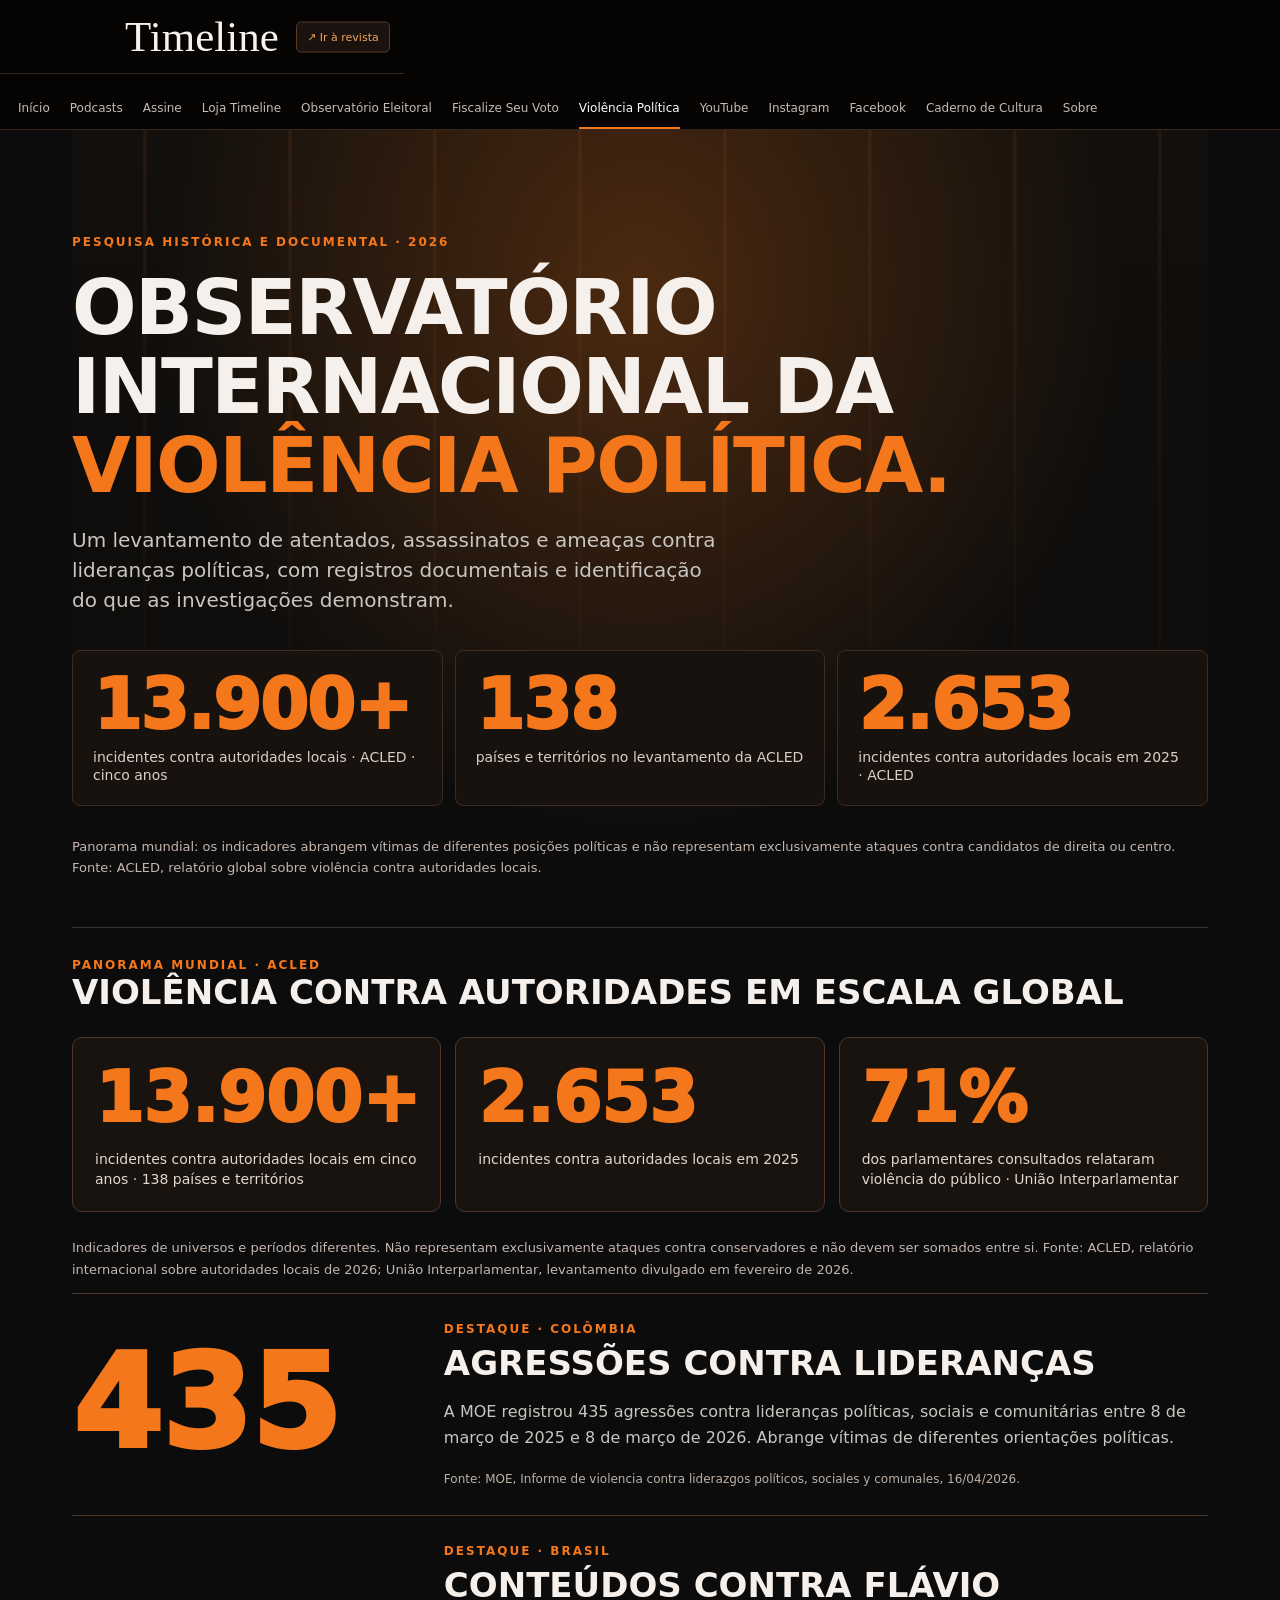
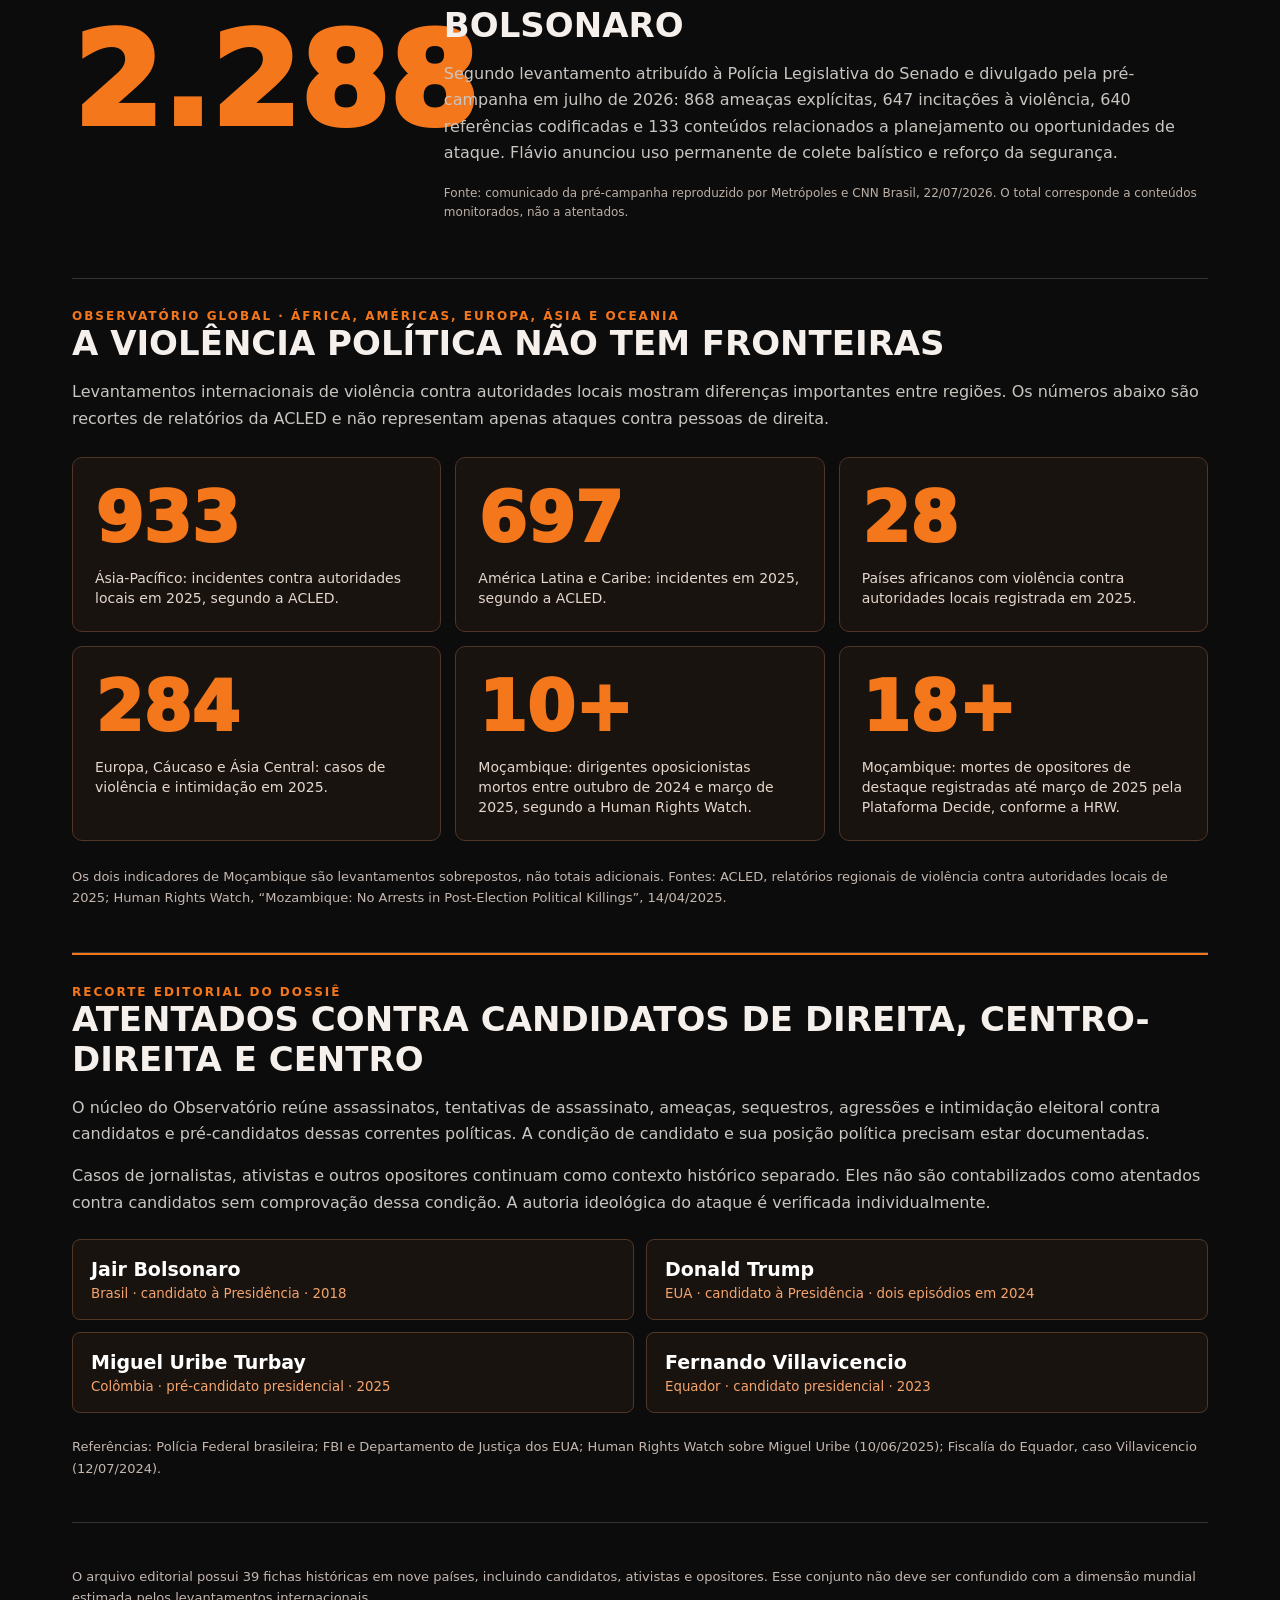
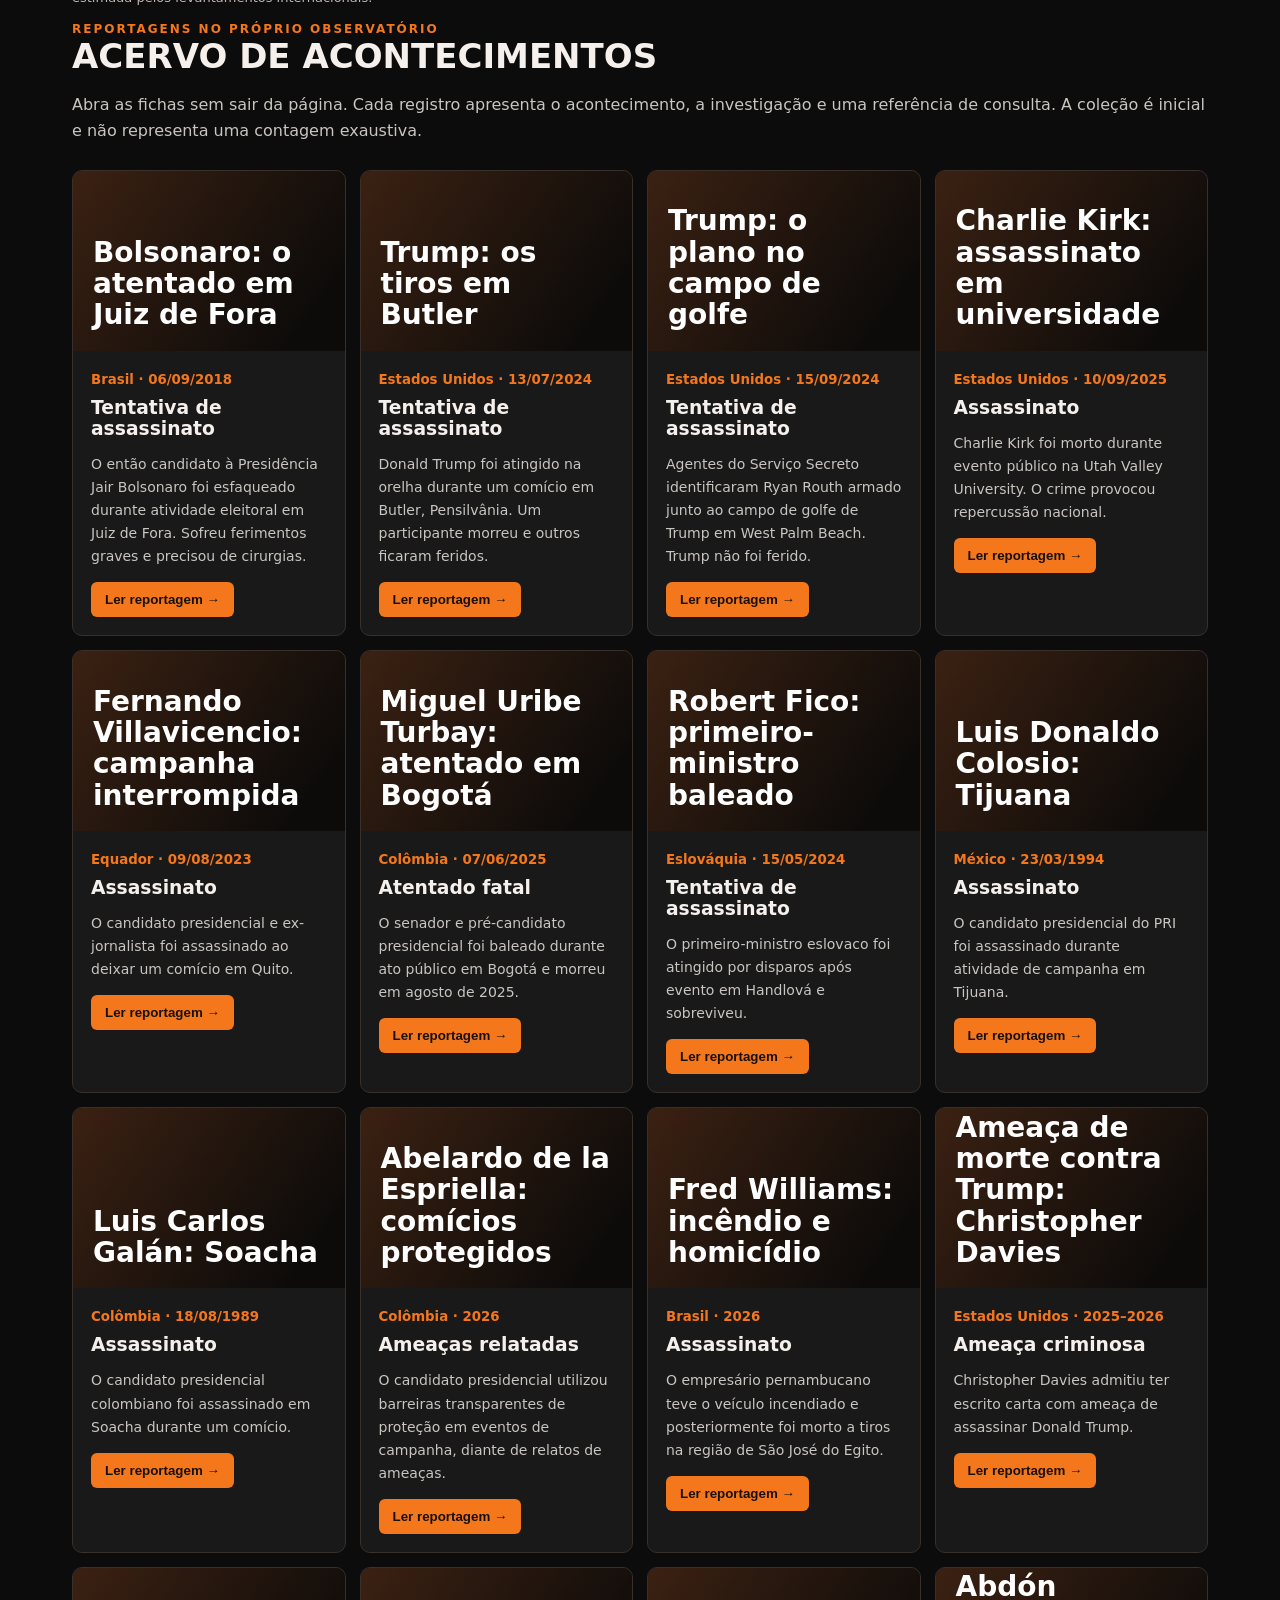
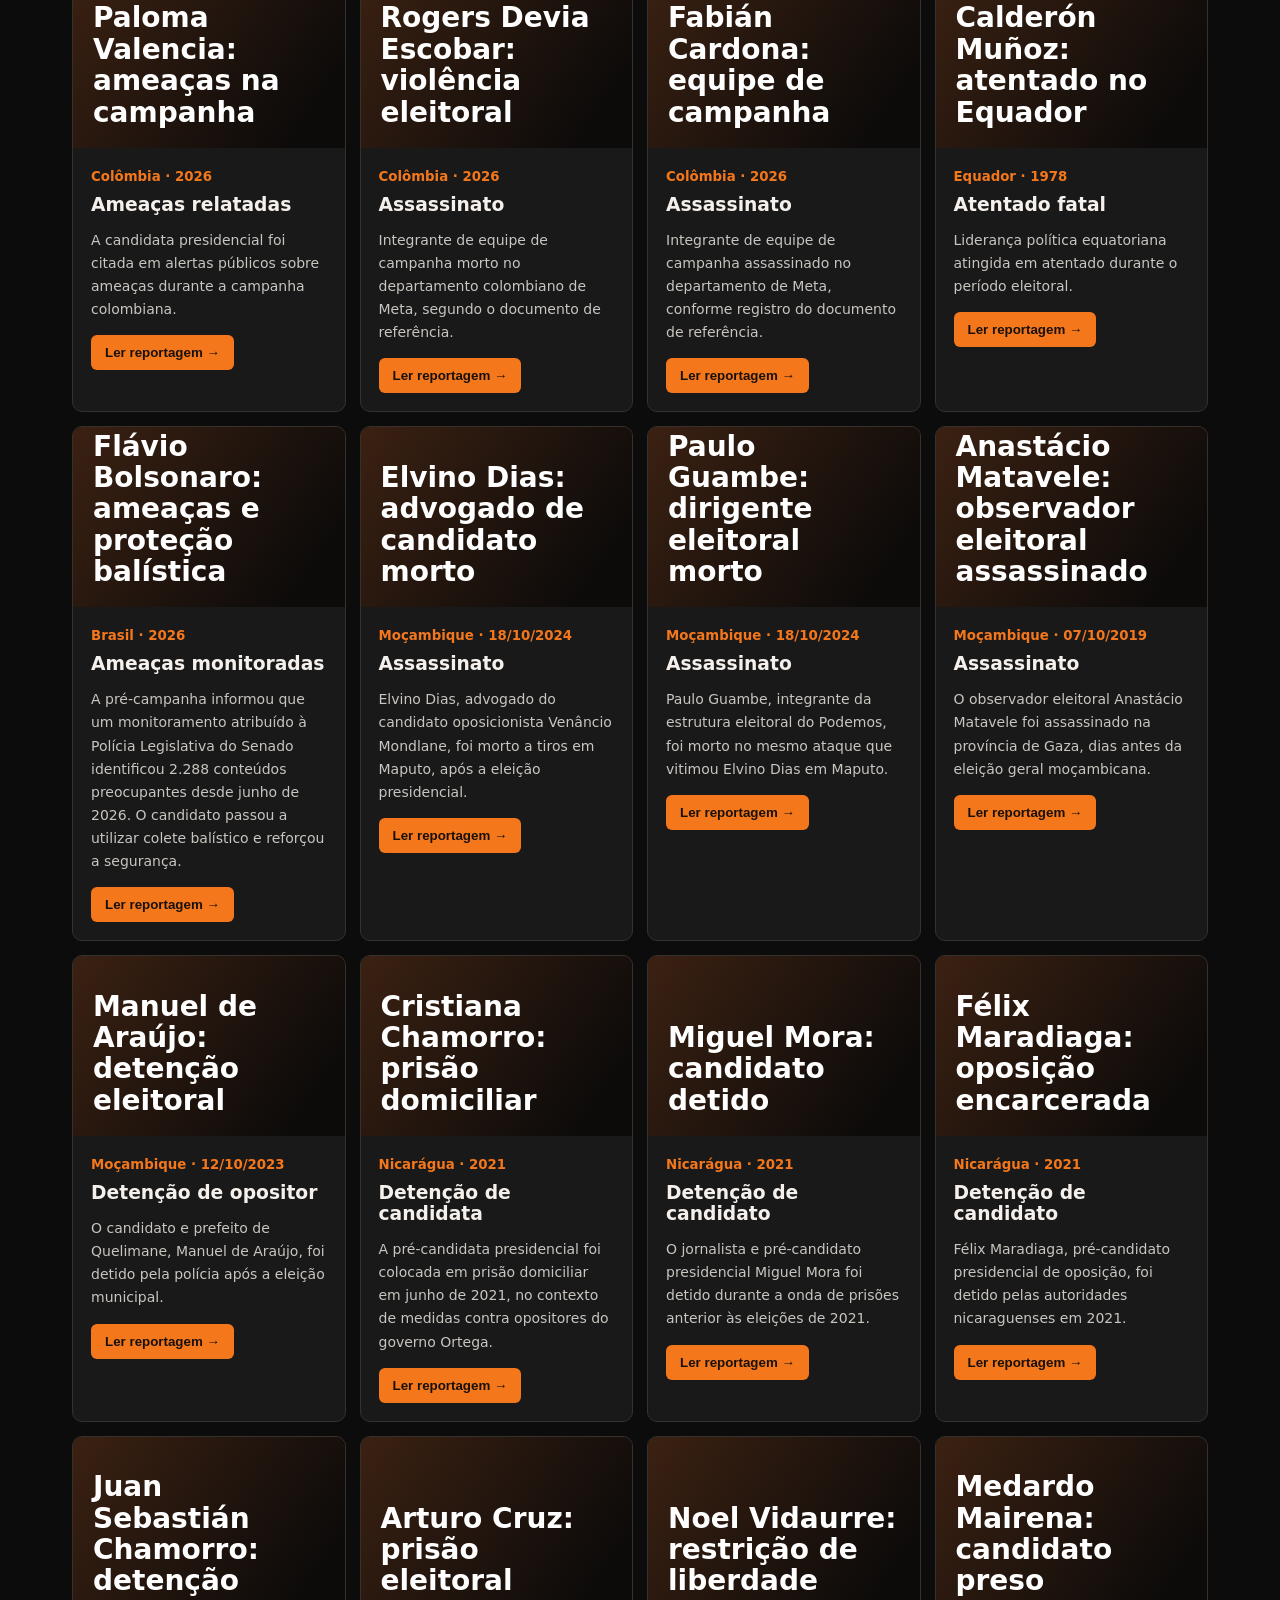
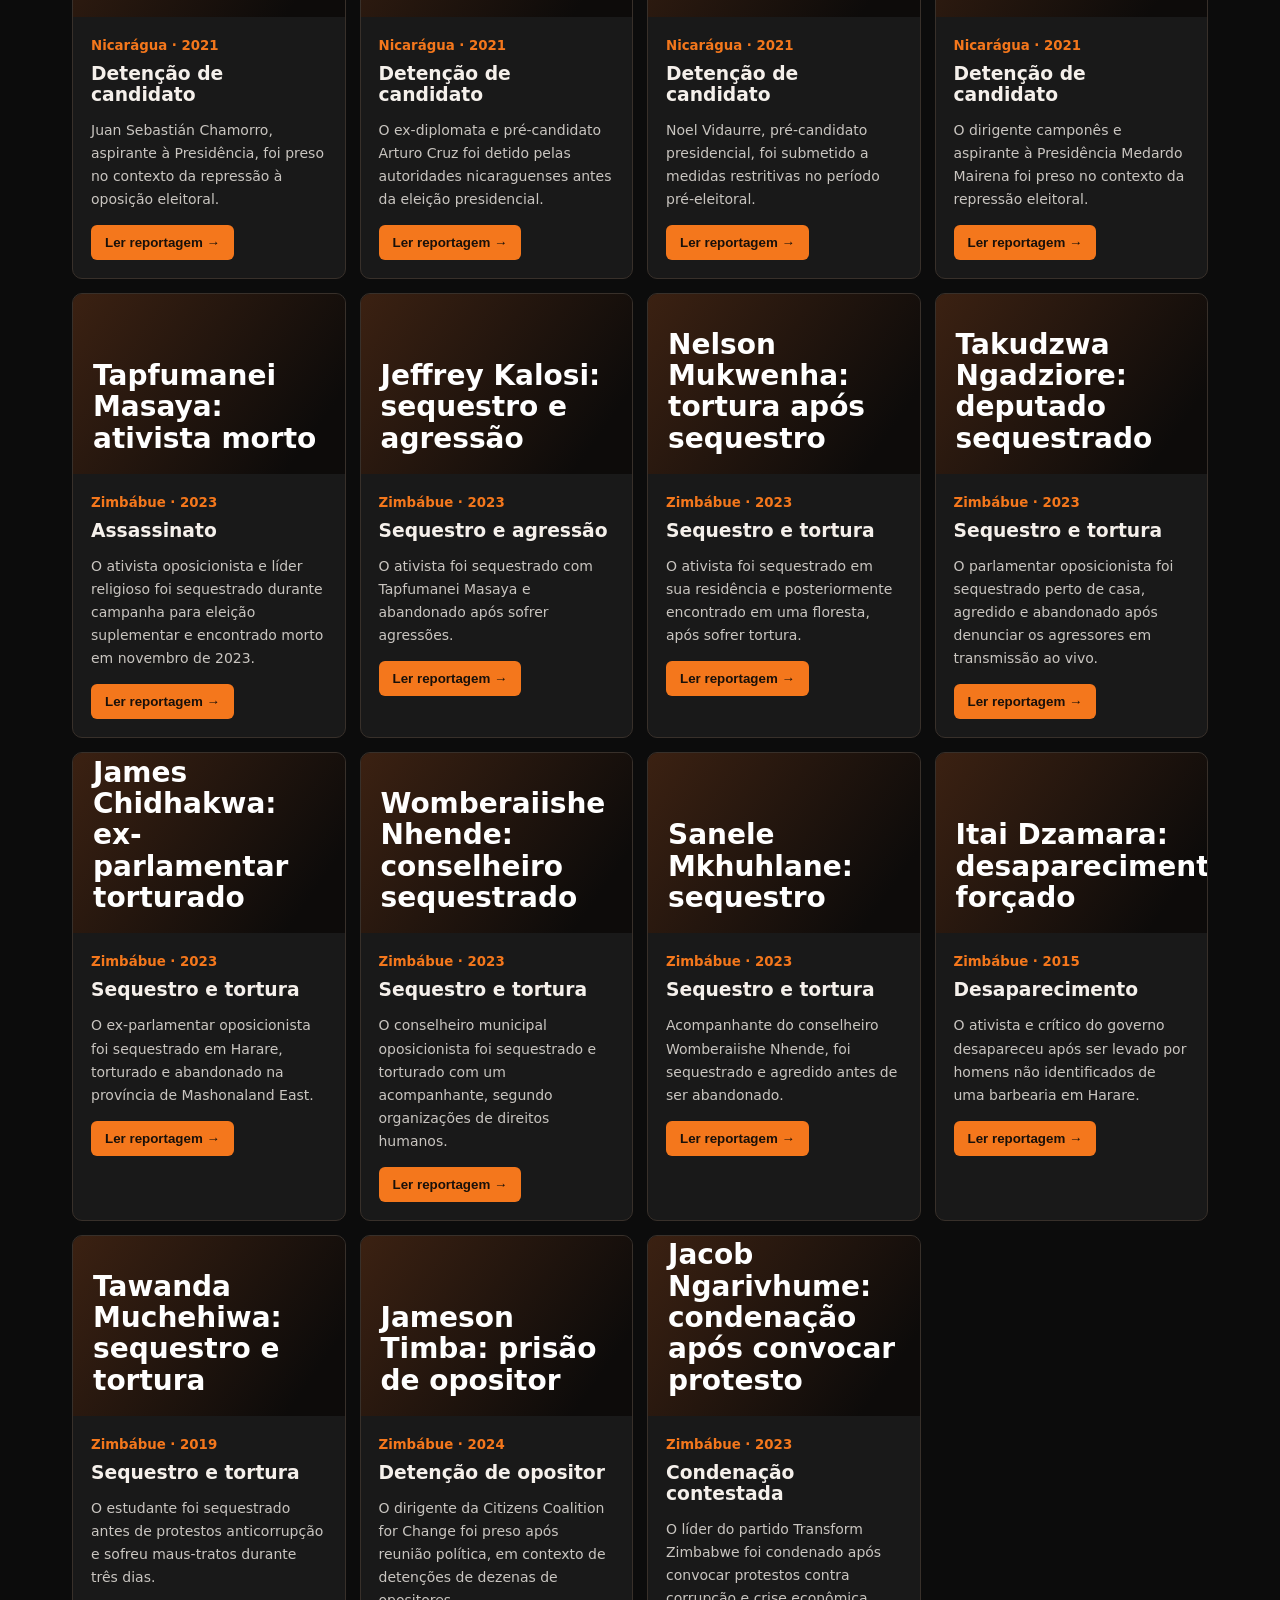
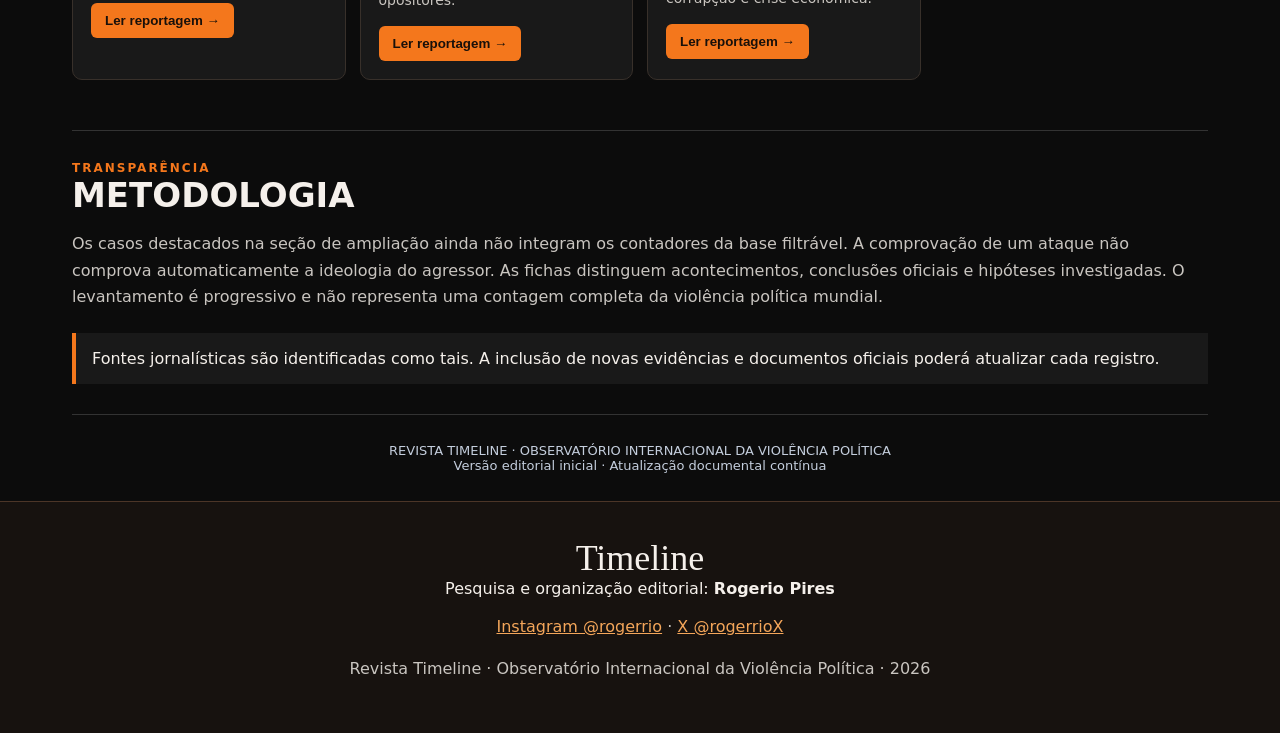
==== commit 788008be: "Substituir métricas de cadastro por indicadores globais ACLED qualificados" ====
--- a/index.html
+++ b/index.html
@@ -1 +1 @@
-<!doctype html><html lang="pt-BR"><head><meta charset="utf-8"><meta name="viewport" content="width=device-width,initial-scale=1"><meta name="theme-color" content="#0c0c0c"><title>Observatório Internacional da Violência Política | Revista Timeline</title><style>:root{font-family:Arial,Helvetica,sans-serif;color:#f6f7fb;background:#0b1b33}*{box-sizing:border-box}body{margin:0}a{color:inherit}header{background:#081526;border-bottom:3px solid #f5c518;padding:18px max(20px,5vw);display:flex;align-items:center;justify-content:space-between;gap:15px;flex-wrap:wrap}.logo{font-size:20px;font-weight:900;letter-spacing:-.7px}.logo span{color:#f5c518}nav{display:flex;gap:18px;font-size:13px;font-weight:700}nav a{text-decoration:none}main{max-width:1180px;margin:auto;padding:0 22px}.hero{padding:70px 0 52px;border-bottom:1px solid #30415a}.eyebrow{color:#f5c518;font-size:12px;letter-spacing:2px;font-weight:900}h1{font-size:clamp(36px,6.2vw,75px);line-height:1.03;letter-spacing:-2px;max-width:960px;text-transform:uppercase;margin:19px 0}h1 em{color:#f5c518;font-style:normal}.lead{font-size:clamp(16px,2vw,20px);color:#d3dce9;line-height:1.6;max-width:790px}.redline{height:5px;background:#ba2436;width:90px;margin-top:24px}.stats{display:flex;flex-wrap:wrap;gap:36px;margin-top:35px}.stat strong{display:block;font-size:32px;color:#f5c518}.stat small{color:#c2cede}.section{padding:52px 0;border-bottom:1px solid #30415a}h2{font-size:clamp(23px,3vw,34px);text-transform:uppercase;margin:0 0 12px}p{line-height:1.65;color:#d1dbe8}.toolbar{display:flex;gap:12px;flex-wrap:wrap;margin:22px 0}input,select{padding:13px 15px;border:1px solid #51637a;background:#152944;color:#fff;border-radius:5px;font-size:15px}input{flex:1;min-width:220px}.cards{display:grid;grid-template-columns:repeat(auto-fit,minmax(260px,1fr));gap:16px}.card{background:#132943;border:1px solid #3a4f69;padding:22px;border-radius:7px;border-top:3px solid #f5c518}.card small{color:#f5c518;font-weight:bold;letter-spacing:.7px}.card h3{font-size:22px;margin:12px 0 6px}.card p{font-size:14px}.card a{font-size:13px;color:#f5c518;overflow-wrap:anywhere}.notice{background:#152944;border-left:4px solid #f5c518;padding:16px;margin-top:22px}footer{padding:28px 22px;text-align:center;color:#c4cedd;font-size:13px}#empty{color:#d1dbe8}@media(max-width:600px){.hero{padding-top:44px}h1{letter-spacing:-1px}nav{gap:12px}}.hero-grid{display:grid;grid-template-columns:1.4fr .6fr;gap:22px;align-items:center}.hero-art{border:1px solid #503424;border-radius:10px;min-height:250px;background:radial-gradient(circle at 70% 30%,#59331c,#111 65%);display:grid;place-items:center}.hero-art svg{width:95%;max-width:300px}.feature-grid{display:grid;grid-template-columns:repeat(3,minmax(0,1fr));gap:14px;margin-top:22px}.feature{background:#191919;border:1px solid #38302a;border-radius:9px;padding:20px}.feature .art{height:110px;display:grid;place-items:center;background:linear-gradient(135deg,#352116,#111);border-radius:6px;color:#f4771c;font-size:52px}.feature h3{font-size:20px}.feature p{font-size:13px}.credits{padding:35px 18px;text-align:center;background:#17120f;border-top:1px solid #4c3527}.credits a{color:#f4a65a}.credits strong{font:36px Georgia,serif}.timeline-list{border-left:2px solid #f4771c;margin:22px 0 0 8px;padding-left:23px}.timeline-item{margin:0 0 18px}.timeline-item time{color:#f4771c;font-weight:800;font-size:13px}.timeline-item p{margin:3px 0;font-size:14px}@media(max-width:720px){.hero-grid,.feature-grid{grid-template-columns:1fr}.hero-art{min-height:185px}.hero-art svg{max-width:240px}} </style><link rel="stylesheet" href="https://rogeriotpires-spec.github.io/guia-fiscalize-seu-voto-2026/assets/timeline-header.css"><style>:root{color-scheme:dark;background:#0c0c0c;color:#f5f0eb}body{background:#0c0c0c;color:#f5f0eb;font-family:system-ui,-apple-system,Segoe UI,sans-serif}.hero,.section{border-bottom-color:#333}.eyebrow,.stat strong,.card small,.card a,h1 em{color:#f4771c}.redline{background:#f4771c}.card{background:#191919;border-color:#303030;border-top-color:#f4771c;border-radius:10px}.notice{background:#191919;border-left-color:#f4771c}input,select{background:#171717;border-color:#555}.lead,p{color:#c9c5c0}.timeline-sitebar{padding:0;border-bottom:1px solid #2c221c}.timeline-sitebar__links a{color:#c5bbb5}.timeline-sitebar__links a[aria-current="page"]{color:#fff}h1{letter-spacing:-1px}.stat small{color:#aaa}</style><style>.feature .art{height:165px;display:flex;align-items:end;justify-content:start;padding:17px;position:relative;overflow:hidden;background:linear-gradient(145deg,#3a1c0d 0%,#15110f 58%,#090909 100%);color:#fff!important;font-size:20px!important;text-align:left;font-weight:950;line-height:1.1;letter-spacing:-.5px}.feature .art:before{content:"";position:absolute;width:160px;height:160px;border:2px solid #f4771c;border-radius:50%;right:-55px;top:-65px;opacity:.5}.feature .art:after{content:"DOSSIÊ TIMELINE";position:absolute;right:12px;top:15px;color:#f4771c;font-size:9px;letter-spacing:2px}.feature{cursor:pointer}.feature:hover,.case:hover{border-color:#f4771c}.case button,.feature button{background:#f4771c;color:#17100b;border:0;border-radius:5px;padding:10px 13px;font-weight:800;cursor:pointer}.detail-panel{background:#1b1816;border:1px solid #64412a;border-radius:12px;padding:clamp(20px,4vw,42px);margin:22px 0 38px;scroll-margin-top:15px}.detail-panel[hidden]{display:none}.detail-panel h2{font-size:clamp(29px,5vw,48px)}.detail-panel .meta{color:#f4771c;font-size:12px;letter-spacing:1px;font-weight:850;text-transform:uppercase}.detail-panel p{max-width:850px}.detail-panel a{color:#f4a65a}.detail-panel button{padding:10px 16px;background:#2c2724;border:1px solid #66503f;color:#fff;border-radius:6px;cursor:pointer}.case{cursor:pointer}.case:focus-visible,.feature:focus-visible{outline:3px solid #f4771c}.source{display:none!important}</style><style>.timeline-sitebar{background:#050403!important;color:#f6f2ee!important;border-bottom:1px solid #35271e!important;padding:0!important}.timeline-sitebar__masthead{min-height:72px;position:relative;display:flex;align-items:center;justify-content:center;padding:12px 125px;border-bottom:1px solid #35271e}.timeline-sitebar__brand{font:normal 43px Georgia,serif!important;color:#f6f2ee!important;text-decoration:none}.timeline-sitebar__tools{position:absolute;right:14px;top:50%;transform:translateY(-50%)}.timeline-sitebar__return{display:block;background:#19120f;color:#f4a65a!important;text-decoration:none;border:1px solid #543b2a;padding:8px 10px;border-radius:5px;font-size:11px}.timeline-sitebar__navigation{overflow:hidden}.timeline-sitebar__links{display:flex!important;align-items:center;justify-content:flex-start;gap:20px;white-space:nowrap;overflow-x:auto;scrollbar-width:none;padding:0 18px!important;max-width:1300px;margin:auto}.timeline-sitebar__links a{display:block!important;flex:0 0 auto!important;white-space:nowrap!important;font-size:12px!important;font-weight:500!important;text-decoration:none!important;color:#c5bbb5!important;padding:12px 0!important;border-bottom:2px solid transparent}.timeline-sitebar__links a[aria-current="page"]{border-color:#f4771c;color:#fff!important}.hero{padding:28px 0 24px!important}.hero-grid{grid-template-columns:1fr!important}.hero-art{display:none!important}.hero h1{font-size:clamp(30px,5vw,58px)!important;letter-spacing:-1px!important;line-height:1.08!important}.hero .lead{font-size:17px!important;line-height:1.5!important}.stats{margin:15px 0 30px!important}.section{padding:30px 0!important}@media(max-width:650px){.timeline-sitebar__masthead{min-height:62px;padding:8px 115px 8px 14px;justify-content:flex-start}.timeline-sitebar__brand{font-size:33px!important}.timeline-sitebar__tools{right:8px}.timeline-sitebar__return{font-size:10px;padding:6px}.timeline-sitebar__links{gap:18px}.timeline-sitebar__links a{font-size:12px!important;padding:10px 0!important}.hero h1{font-size:clamp(29px,8vw,42px)!important}.hero .lead{font-size:15px!important}.stats{grid-template-columns:repeat(3,minmax(0,1fr))!important}.stat{min-width:0;padding:10px!important}.stat b{font-size:23px!important}.stat span{font-size:10px!important}}</style><style id="timeline-rework">.timeline-sitebar__masthead{justify-content:center!important}.hero h1{max-width:960px}.feature .art{font-size:24px!important}.feature .art:after{content:"ARQUIVO TIMELINE"}.case{cursor:pointer}.case:focus-visible{outline:2px solid #f4771c}.detail-panel{scroll-margin-top:15px}#dossier-grid{display:grid;grid-template-columns:repeat(auto-fit,minmax(255px,1fr));gap:14px;margin:20px 0}#dossier-grid article{border:1px solid #38302a;border-radius:10px;overflow:hidden;background:#191919}#dossier-grid .cover{height:150px;padding:20px;display:flex;align-items:end;background:linear-gradient(125deg,#4b2a16,#0e0c0b 75%);position:relative}#dossier-grid .cover:before{content:"";position:absolute;top:18px;right:18px;width:85px;height:85px;border:2px solid #f4771c;border-radius:50%;opacity:.35}#dossier-grid .cover b{font-size:24px;line-height:1.06;color:#fff;position:relative}#dossier-grid .body{padding:18px}#dossier-grid small{color:#f4771c;font-weight:800}#dossier-grid h3{margin:9px 0}#dossier-grid p{font-size:14px}#dossier-grid button{border:0;background:#f4771c;color:#18100a;padding:10px 14px;border-radius:6px;font-weight:800;cursor:pointer}#dossier-detail{background:#1a1715;border:1px solid #6b452e;border-radius:12px;padding:clamp(20px,4vw,38px);scroll-margin-top:18px;margin-top:22px}#dossier-detail[hidden]{display:none}#dossier-detail h2{font-size:clamp(27px,5vw,43px)}#dossier-detail .label{font-size:12px;color:#f4771c;font-weight:800;letter-spacing:1px}#dossier-detail p{max-width:850px}#dossier-detail a{color:#ffa66c}#dossier-detail .close{background:#28211d;border:1px solid #75543f;border-radius:6px;color:#fff;padding:10px;cursor:pointer}#dossier-detail .evidence{border-left:3px solid #f4771c;padding-left:14px}@media(max-width:600px){#dossier-grid{grid-template-columns:1fr}#dossier-grid .cover{height:125px}}</style><style>.source-note{color:#c8b9aa;font-size:12px}.case .source{display:none!important}#dossier-source a{pointer-events:none;text-decoration:none;color:#c8b9aa!important}</style><style>.feature-grid,.feature,.case,.cards,.toolbar,.timeline-list{display:none!important}#reportagens{border-top:0}#dossier-grid{margin-top:25px}.source-note{color:#c9b8a8}#dossier-source a{display:none!important}</style><style id="pdf-reference-update">.hero{position:relative;isolation:isolate;padding:105px 0 36px!important;overflow:hidden}.hero:before{content:"";position:absolute;inset:0;z-index:-2;background:radial-gradient(ellipse at 50% 20%,rgba(244,119,28,.26),transparent 60%),linear-gradient(#120f0c,#0c0c0c)}.hero:after{content:"";position:absolute;inset:0;z-index:-1;opacity:.13;background:repeating-linear-gradient(90deg,transparent 0 70px,#a35a29 72px 74px,transparent 75px 145px);mask-image:linear-gradient(#000,transparent 90%)}.hero h1{font-size:clamp(33px,6vw,76px)!important;line-height:1.04!important;letter-spacing:-1.5px!important}.hero .lead{max-width:660px;font-size:clamp(15px,1.9vw,20px)!important}.hero .redline{display:none}.stats{display:grid!important;grid-template-columns:repeat(3,minmax(0,1fr))!important;gap:12px!important;margin:15px 0 30px!important}.stat{background:#181310!important;border:1px solid #3c2b20!important;border-radius:8px!important;padding:20px!important}.stat strong{display:block!important;font-size:clamp(44px,7vw,86px)!important;font-weight:950!important;line-height:1!important;color:#f4771c!important}.stat small{display:block!important;color:#d9cfc8!important;margin-top:8px!important;font-size:13px!important;line-height:1.3!important}#dossier-grid .cover{height:180px!important;background:linear-gradient(125deg,#3b2112,#0d0b0a 85%)!important;display:flex!important;align-items:flex-end!important}#dossier-grid .cover:before{display:none!important}#dossier-grid .cover b,#dossier-grid h3,#dossier-grid small,.hero h1,.eyebrow{background:transparent!important;box-shadow:none!important;backdrop-filter:none!important;text-shadow:none!important}#dossier-grid .cover b{position:relative!important;font-size:clamp(22px,2.5vw,28px)!important;line-height:1.12!important}.volume-block{display:flex;gap:26px;align-items:center;border-block:1px solid #403025;padding:24px 0;margin:15px 0 40px}.volume-block strong{font-size:clamp(70px,11vw,125px);line-height:1;color:#f4771c}.volume-block h2{margin:0}.volume-block p{max-width:690px}.volume-block small{font-size:11px;letter-spacing:2px;color:#f4771c;font-weight:850}.timeline-sitebar__links{justify-content:center!important}@media(max-width:760px){.hero{padding-top:55px!important}.stat{padding:12px!important}.stat strong{font-size:clamp(31px,8vw,48px)!important}.stat small{font-size:11px!important}.volume-block{display:block}.volume-block strong{font-size:88px}.timeline-sitebar__links{justify-content:flex-start!important}}</style><style id="global-metrics-v1">.global-metrics{display:grid;grid-template-columns:repeat(3,minmax(0,1fr));gap:14px;margin:25px 0}.global-metrics>div{border:1px solid #513526;background:#19130f;padding:22px;border-radius:10px;min-width:0}.global-metrics strong{display:block;color:#f4771c;font-size:clamp(37px,5.4vw,75px);font-weight:950;line-height:1.1}.global-metrics span{display:block;color:#e3d6cd;margin-top:12px;font-size:14px;line-height:1.45}.metric-note{font-size:13px;color:#c4b7af}.colombia{display:grid;grid-template-columns:minmax(155px,.45fr) 1fr;gap:28px;align-items:center;padding:28px 0;border-top:1px solid #4b3528}.colombia-number{font-size:clamp(65px,10vw,132px);font-weight:950;line-height:1;color:#f4771c}.colombia h3{font-size:clamp(22px,3vw,34px);margin:7px 0}.colombia small{color:#bdb0a6;font-size:12px}@media(max-width:700px){.global-metrics{grid-template-columns:1fr}.colombia{grid-template-columns:1fr;gap:8px}.colombia-number{font-size:75px}}</style><style id="candidate-focus">#recorte-editorial{border-top:2px solid #f4771c}.priority-cases{display:grid;grid-template-columns:repeat(2,minmax(0,1fr));gap:12px;margin:23px 0}.priority-cases>div{padding:18px;background:#19130f;border:1px solid #523727;border-radius:8px}.priority-cases strong{display:block;color:#fff;font-size:19px}.priority-cases small{display:block;color:#f4a46d;margin-top:6px}@media(max-width:700px){.priority-cases{grid-template-columns:1fr}}</style></head><body><header class="timeline-sitebar" aria-label="Cabeçalho da Revista Timeline"><div class="timeline-sitebar__masthead"><a class="timeline-sitebar__brand" href="https://www.revistatimeline.com/" aria-label="Revista Timeline, página inicial">Timeline</a><div class="timeline-sitebar__tools"><a class="timeline-sitebar__return" href="https://www.revistatimeline.com/">↗ Ir à revista</a></div></div><div class="timeline-sitebar__navigation"><nav class="timeline-sitebar__links" aria-label="Menu principal da Revista Timeline"><a href="https://www.revistatimeline.com/">Início</a><a href="https://www.revistatimeline.com/podcast">Podcasts</a><a href="https://lp.revistatimeline.com/">Assine</a><a href="https://loja.revistatimeline.com/">Loja Timeline</a><a href="https://observatorio.revistatimeline.com/">Observatório Eleitoral</a><a href="https://fiscalize.revistatimeline.com/">Fiscalize Seu Voto</a><a href="#reportagens" aria-current="page">Violência Política</a><a href="https://www.youtube.com/@conversatimeline" target="_blank" rel="noopener noreferrer">YouTube</a><a href="https://www.instagram.com/_revistatimeline/" target="_blank" rel="noopener noreferrer">Instagram</a><a href="https://www.facebook.com/profile.php?id=61572807617119" target="_blank" rel="noopener noreferrer">Facebook</a><a href="https://www.revistatimeline.com/s/caderno-de-cultura">Caderno de Cultura</a><a href="https://www.revistatimeline.com/about">Sobre</a></nav></div></header><main><section class="hero"><div class="hero-grid"><div><div class="eyebrow">PESQUISA HISTÓRICA E DOCUMENTAL · 2026</div><h1>OBSERVATÓRIO INTERNACIONAL DA <em>VIOLÊNCIA POLÍTICA.</em></h1><p class="lead">Um levantamento de atentados, assassinatos e ameaças contra lideranças políticas, com registros documentais e identificação do que as investigações demonstram.</p><div class="redline"></div></div><div class="hero-art" role="img" aria-label="Ilustração editorial de tribuna com microfone e proteção transparente"><svg viewBox="0 0 300 230" xmlns="http://www.w3.org/2000/svg"><path d="M38 195V20h224v175" fill="none" stroke="#d8b9a0" stroke-width="5" opacity=".65"/><path d="M42 24h215" stroke="#f4771c" stroke-width="4"/><path d="M85 190h130l-18-75h-94z" fill="#151515" stroke="#b28b6e" stroke-width="4"/><path d="M150 115V55" stroke="#e8d6c7" stroke-width="6"/><rect x="138" y="39" width="24" height="42" rx="12" fill="#e8d6c7"/><path d="M125 70a25 25 0 0 0 50 0" fill="none" stroke="#f4771c" stroke-width="5"/><path d="M75 205h150" stroke="#b28b6e" stroke-width="3"/></svg></div></div><div class="stats"><div class="stat"><strong id="count">39</strong><small>fichas históricas no acervo</small></div><div class="stat"><strong id="countries">9</strong><small>países representados</small></div><div class="stat"><strong>2</strong><small>tentativas contra Trump em 2024</small></div></div></section><section class="section" id="panorama-mundial"><div class="eyebrow">PANORAMA MUNDIAL · ACLED</div><h2>VIOLÊNCIA CONTRA AUTORIDADES EM ESCALA GLOBAL</h2><div class="global-metrics"><div><strong>13.900+</strong><span>incidentes contra autoridades locais em cinco anos · 138 países e territórios</span></div><div><strong>2.653</strong><span>incidentes contra autoridades locais em 2025</span></div><div><strong>71%</strong><span>dos parlamentares consultados relataram violência do público · União Interparlamentar</span></div></div><p class="metric-note">Indicadores de universos e períodos diferentes. Não representam exclusivamente ataques contra conservadores e não devem ser somados entre si. Fonte: ACLED, relatório internacional sobre autoridades locais de 2026; União Interparlamentar, levantamento divulgado em fevereiro de 2026.</p><div class="colombia"><div class="colombia-number">435</div><div><div class="eyebrow">DESTAQUE · COLÔMBIA</div><h3>AGRESSÕES CONTRA LIDERANÇAS</h3><p>A MOE registrou 435 agressões contra lideranças políticas, sociais e comunitárias entre 8 de março de 2025 e 8 de março de 2026. Abrange vítimas de diferentes orientações políticas.</p><small>Fonte: MOE, Informe de violencia contra liderazgos políticos, sociales y comunales, 16/04/2026.</small></div></div><div class="colombia"><div class="colombia-number">2.288</div><div><div class="eyebrow">DESTAQUE · BRASIL</div><h3>CONTEÚDOS CONTRA FLÁVIO BOLSONARO</h3><p>Segundo levantamento atribuído à Polícia Legislativa do Senado e divulgado pela pré-campanha em julho de 2026: 868 ameaças explícitas, 647 incitações à violência, 640 referências codificadas e 133 conteúdos relacionados a planejamento ou oportunidades de ataque. Flávio anunciou uso permanente de colete balístico e reforço da segurança.</p><small>Fonte: comunicado da pré-campanha reproduzido por Metrópoles e CNN Brasil, 22/07/2026. O total corresponde a conteúdos monitorados, não a atentados.</small></div></div></section><section class="section" id="mundo"><div class="eyebrow">OBSERVATÓRIO GLOBAL · ÁFRICA, AMÉRICAS, EUROPA, ÁSIA E OCEANIA</div><h2>A VIOLÊNCIA POLÍTICA NÃO TEM FRONTEIRAS</h2><p>Levantamentos internacionais de violência contra autoridades locais mostram diferenças importantes entre regiões. Os números abaixo são recortes de relatórios da ACLED e não representam apenas ataques contra pessoas de direita.</p><div class="global-metrics"><div><strong>933</strong><span>Ásia-Pacífico: incidentes contra autoridades locais em 2025, segundo a ACLED.</span></div><div><strong>697</strong><span>América Latina e Caribe: incidentes em 2025, segundo a ACLED.</span></div><div><strong>28</strong><span>Países africanos com violência contra autoridades locais registrada em 2025.</span></div><div><strong>284</strong><span>Europa, Cáucaso e Ásia Central: casos de violência e intimidação em 2025.</span></div><div><strong>10+</strong><span>Moçambique: dirigentes oposicionistas mortos entre outubro de 2024 e março de 2025, segundo a Human Rights Watch.</span></div><div><strong>18+</strong><span>Moçambique: mortes de opositores de destaque registradas até março de 2025 pela Plataforma Decide, conforme a HRW.</span></div></div><p class="metric-note">Os dois indicadores de Moçambique são levantamentos sobrepostos, não totais adicionais. Fontes: ACLED, relatórios regionais de violência contra autoridades locais de 2025; Human Rights Watch, “Mozambique: No Arrests in Post-Election Political Killings”, 14/04/2025.</p></section><section class="section" id="recorte-editorial"><div class="eyebrow">RECORTE EDITORIAL DO DOSSIÊ</div><h2>ATENTADOS CONTRA CANDIDATOS DE DIREITA, CENTRO-DIREITA E CENTRO</h2><p>O núcleo do Observatório reúne assassinatos, tentativas de assassinato, ameaças, sequestros, agressões e intimidação eleitoral contra candidatos e pré-candidatos dessas correntes políticas. A condição de candidato e sua posição política precisam estar documentadas.</p><p>Casos de jornalistas, ativistas e outros opositores continuam como contexto histórico separado. Eles não são contabilizados como atentados contra candidatos sem comprovação dessa condição. A autoria ideológica do ataque é verificada individualmente.</p><div class="priority-cases"><div><strong>Jair Bolsonaro</strong><small>Brasil · candidato à Presidência · 2018</small></div><div><strong>Donald Trump</strong><small>EUA · candidato à Presidência · dois episódios em 2024</small></div><div><strong>Miguel Uribe Turbay</strong><small>Colômbia · pré-candidato presidencial · 2025</small></div><div><strong>Fernando Villavicencio</strong><small>Equador · candidato presidencial · 2023</small></div></div><p class="metric-note">Referências: Polícia Federal brasileira; FBI e Departamento de Justiça dos EUA; Human Rights Watch sobre Miguel Uribe (10/06/2025); Fiscalía do Equador, caso Villavicencio (12/07/2024).</p></section><section class="section" id="reportagens"><div class="eyebrow">REPORTAGENS NO PRÓPRIO OBSERVATÓRIO</div><h2>Acervo de acontecimentos</h2><p>Abra as fichas sem sair da página. Cada registro apresenta o acontecimento, a investigação e uma referência de consulta. A coleção é inicial e não representa uma contagem exaustiva.</p><div id="dossier-grid"></div><div id="dossier-detail" hidden tabindex="-1"><button type="button" class="close" id="dossier-close">← Voltar aos casos</button><p class="label" id="dossier-meta"></p><h2 id="dossier-title"></h2><h3>O acontecimento</h3><p id="dossier-story"></p><h3>O que as investigações demonstram</h3><p class="evidence" id="dossier-proof"></p><h3>Fonte documental</h3><p id="dossier-source"></p></div></section><section class="section" id="metodologia"><div class="eyebrow">TRANSPARÊNCIA</div><h2>Metodologia</h2><p>Os casos destacados na seção de ampliação ainda não integram os contadores da base filtrável. A comprovação de um ataque não comprova automaticamente a ideologia do agressor. As fichas distinguem acontecimentos, conclusões oficiais e hipóteses investigadas. O levantamento é progressivo e não representa uma contagem completa da violência política mundial.</p><div class="notice">Fontes jornalísticas são identificadas como tais. A inclusão de novas evidências e documentos oficiais poderá atualizar cada registro.</div></section></main><footer>REVISTA TIMELINE · OBSERVATÓRIO INTERNACIONAL DA VIOLÊNCIA POLÍTICA<br>Versão editorial inicial · Atualização documental contínua</footer><div class="credits"><strong>Timeline</strong><div>Pesquisa e organização editorial: <b>Rogerio Pires</b></div><p><a href="https://www.instagram.com/rogerrio/" target="_blank" rel="noopener noreferrer">Instagram @rogerrio</a> · <a href="https://x.com/rogerrioX" target="_blank" rel="noopener noreferrer">X @rogerrioX</a></p><p>Revista Timeline · Observatório Internacional da Violência Política · 2026</p></div><script>(function(){const rows=[["Bolsonaro: o atentado em Juiz de Fora","Brasil","06/09/2018","Tentativa de assassinato","O então candidato à Presidência Jair Bolsonaro foi esfaqueado durante atividade eleitoral em Juiz de Fora. Sofreu ferimentos graves e precisou de cirurgias.","Adélio Bispo foi identificado como autor. A Polícia Federal concluiu que ele agiu sozinho; não comprovou mandantes partidários.","https://www.gov.br/pf/pt-br"],["Trump: os tiros em Butler","Estados Unidos","13/07/2024","Tentativa de assassinato","Donald Trump foi atingido na orelha durante um comício em Butler, Pensilvânia. Um participante morreu e outros ficaram feridos.","O atirador Thomas Matthew Crooks morreu no local. A investigação não estabeleceu motivação ideológica definitiva.","https://www.fbi.gov/"],["Trump: o plano no campo de golfe","Estados Unidos","15/09/2024","Tentativa de assassinato","Agentes do Serviço Secreto identificaram Ryan Routh armado junto ao campo de golfe de Trump em West Palm Beach. Trump não foi ferido.","Routh foi condenado por tentativa de assassinato e recebeu pena de prisão perpétua mais 84 meses em fevereiro de 2026.","https://www.justice.gov/opa/pr/ryan-wesley-routh-sentenced-life-prison-attempted-assassination-president-donald-j-trump-and"],["Charlie Kirk: assassinato em universidade","Estados Unidos","10/09/2025","Assassinato","Charlie Kirk foi morto durante evento público na Utah Valley University. O crime provocou repercussão nacional.","Tyler Robinson foi acusado. A acusação sustenta motivação relacionada às posições políticas de Kirk; acusação não equivale a sentença definitiva.","https://www.justice.gov/usao-nm/pr/new-mexico-teenager-charged-making-violent-online-threats"],["Fernando Villavicencio: campanha interrompida","Equador","09/08/2023","Assassinato","O candidato presidencial e ex-jornalista foi assassinado ao deixar um comício em Quito.","Cinco pessoas foram condenadas em 2024 por participação no assassinato. A investigação sobre os mandantes não autoriza atribuição genérica a um campo ideológico.","https://www.reuters.com/world/americas/ecuador-court-sentences-five-people-up-34-years-candidate-murder-2024-07-12/"],["Miguel Uribe Turbay: atentado em Bogotá","Colômbia","07/06/2025","Atentado fatal","O senador e pré-candidato presidencial foi baleado durante ato público em Bogotá e morreu em agosto de 2025.","A identificação de executores e mandantes deve acompanhar as conclusões oficiais da Fiscalía; oposição ao governo não demonstra autoria governamental.","https://www.fiscalia.gov.co/"],["Robert Fico: primeiro-ministro baleado","Eslováquia","15/05/2024","Tentativa de assassinato","O primeiro-ministro eslovaco foi atingido por disparos após evento em Handlová e sobreviveu.","Juraj Cintula recebeu pena de 21 anos por terrorismo, confirmada pela Suprema Corte em abril de 2026. A posição política de Fico não se reduz à direita tradicional.","https://www.reuters.com/world/slovakias-supreme-court-upholds-21-year-sentence-pm-ficos-attacker-2026-04-29/"],["Luis Donaldo Colosio: Tijuana","México","23/03/1994","Assassinato","O candidato presidencial do PRI foi assassinado durante atividade de campanha em Tijuana.","Trata-se de um marco da violência eleitoral mexicana, mas não deve ser classificado como ataque da esquerda sem prova específica.","https://www.gob.mx/"],["Luis Carlos Galán: Soacha","Colômbia","18/08/1989","Assassinato","O candidato presidencial colombiano foi assassinado em Soacha durante um comício.","O assassinato está associado à atuação de organizações do narcotráfico. Não é um caso de autoria ideológica de esquerda demonstrada.","https://www.fiscalia.gov.co/"],["Abelardo de la Espriella: comícios protegidos","Colômbia","2026","Ameaças relatadas","O candidato presidencial utilizou barreiras transparentes de proteção em eventos de campanha, diante de relatos de ameaças.","A origem das ameaças e eventual ligação com grupos armados exigem documentação específica.","https://www.oas.org/es/cidh/"],["Fred Williams: incêndio e homicídio","Brasil","2026","Assassinato","O empresário pernambucano teve o veículo incendiado e posteriormente foi morto a tiros na região de São José do Egito.","A eventual ligação entre os episódios e a motivação política precisa ser esclarecida pela investigação.","https://nilljunior.com.br/empresario-egipciense-fredy-william-e-assassinado-entre-sje-e-tuparetama/"],["Ameaça de morte contra Trump: Christopher Davies","Estados Unidos","2025–2026","Ameaça criminosa","Christopher Davies admitiu ter escrito carta com ameaça de assassinar Donald Trump.","Em fevereiro de 2026 recebeu sentença federal de 27 meses de prisão; a condenação é por ameaça, não tentativa física de assassinato.","https://www.justice.gov/usao-mdfl/pr/florida-man-sentenced-27-months-federal-prison-threatening-assassinate-president-trump"]],grid=document.getElementById("dossier-grid"),detail=document.getElementById("dossier-detail");rows.push(["Paloma Valencia: ameaças na campanha","Colômbia","2026","Ameaças relatadas","A candidata presidencial foi citada em alertas públicos sobre ameaças durante a campanha colombiana.","O registro da ameaça não identifica automaticamente os responsáveis nem comprova orientação ideológica dos autores.","https://www.oas.org/es/cidh/"],["Rogers Devia Escobar: violência eleitoral","Colômbia","2026","Assassinato","Integrante de equipe de campanha morto no departamento colombiano de Meta, segundo o documento de referência.","A motivação e os mandantes exigem confirmação por investigação individualizada.","https://www.oas.org/es/cidh/"],["Fabián Cardona: equipe de campanha","Colômbia","2026","Assassinato","Integrante de equipe de campanha assassinado no departamento de Meta, conforme registro do documento de referência.","Não há demonstração suficiente no material de que o homicídio tenha sido praticado por militantes de esquerda.","https://www.oas.org/es/cidh/"],["Abdón Calderón Muñoz: atentado no Equador","Equador","1978","Atentado fatal","Liderança política equatoriana atingida em atentado durante o período eleitoral.","O episódio integra o panorama histórico; a atribuição ideológica precisa de documentação específica.","https://www.fiscalia.gob.ec/"]);rows.push(["Flávio Bolsonaro: ameaças e proteção balística","Brasil","2026","Ameaças monitoradas","A pré-campanha informou que um monitoramento atribuído à Polícia Legislativa do Senado identificou 2.288 conteúdos preocupantes desde junho de 2026. O candidato passou a utilizar colete balístico e reforçou a segurança.","O total divulgado compreende 868 ameaças explícitas, 647 incitações à violência, 640 referências codificadas e 133 conteúdos ligados a planejamento ou oportunidades de ataque. Não equivale a 2.288 atentados nem comprova autoria partidária.","https://www.metropoles.com/brasil/apos-dispensar-apoio-da-pf-flavio-bolsonaro-alega-ameacas-e-reforca-seguranca"]);rows.push(["Elvino Dias: advogado de candidato morto","Moçambique","18/10/2024","Assassinato","Elvino Dias, advogado do candidato oposicionista Venâncio Mondlane, foi morto a tiros em Maputo, após a eleição presidencial.","A Human Rights Watch documentou o assassinato. A identidade e a responsabilidade dos mandantes devem ser apuradas individualmente; não se deve apresentar como condenação judicial uma suspeita contra forças estatais.","https://www.hrw.org/news/2025/04/13/mozambique-no-arrests-post-election-political-killings"],["Paulo Guambe: dirigente eleitoral morto","Moçambique","18/10/2024","Assassinato","Paulo Guambe, integrante da estrutura eleitoral do Podemos, foi morto no mesmo ataque que vitimou Elvino Dias em Maputo.","A Human Rights Watch descreveu a emboscada e a ausência de investigação conclusiva dos mandantes à época do relatório.","https://www.hrw.org/news/2025/04/13/mozambique-no-arrests-post-election-political-killings"],["Anastácio Matavele: observador eleitoral assassinado","Moçambique","07/10/2019","Assassinato","O observador eleitoral Anastácio Matavele foi assassinado na província de Gaza, dias antes da eleição geral moçambicana.","A Human Rights Watch relatou envolvimento alegado de integrantes de unidade policial de elite; a classificação jurídica dos envolvidos exige consulta aos autos.","https://www.hrw.org/world-report/2020/country-chapters/mozambique"],["Manuel de Araújo: detenção eleitoral","Moçambique","12/10/2023","Detenção de opositor","O candidato e prefeito de Quelimane, Manuel de Araújo, foi detido pela polícia após a eleição municipal.","A Human Rights Watch registrou a detenção e a justificativa policial de suposta perturbação da apuração; a legalidade da medida deve ser examinada separadamente.","https://www.hrw.org/world-report/2024/country-chapters/mozambique"]);rows.push(...[["Cristiana Chamorro: prisão domiciliar","Nicarágua","2021","Detenção de candidata","A pré-candidata presidencial foi colocada em prisão domiciliar em junho de 2021, no contexto de medidas contra opositores do governo Ortega.","Human Rights Watch documentou a prisão arbitrária e a utilização de processos para restringir a concorrência eleitoral.","https://www.hrw.org/world-report/2022/country-chapters/nicaragua"],["Miguel Mora: candidato detido","Nicarágua","2021","Detenção de candidato","O jornalista e pré-candidato presidencial Miguel Mora foi detido durante a onda de prisões anterior às eleições de 2021.","Human Rights Watch registrou a detenção entre os sete presidenciáveis presos no período.","https://www.hrw.org/report/2021/06/22/critics-under-attack/harassment-and-detention-opponents-rights-defenders-and"],["Félix Maradiaga: oposição encarcerada","Nicarágua","2021","Detenção de candidato","Félix Maradiaga, pré-candidato presidencial de oposição, foi detido pelas autoridades nicaraguenses em 2021.","O caso integra a documentação de repressão a candidatos presidenciais produzida pela Human Rights Watch.","https://www.hrw.org/world-report/2022/country-chapters/nicaragua"],["Juan Sebastián Chamorro: detenção","Nicarágua","2021","Detenção de candidato","Juan Sebastián Chamorro, aspirante à Presidência, foi preso no contexto da repressão à oposição eleitoral.","A Human Rights Watch documentou a onda de prisões de sete candidatos antes da eleição de novembro.","https://www.hrw.org/world-report/2022/country-chapters/nicaragua"],["Arturo Cruz: prisão eleitoral","Nicarágua","2021","Detenção de candidato","O ex-diplomata e pré-candidato Arturo Cruz foi detido pelas autoridades nicaraguenses antes da eleição presidencial.","O caso integra a repressão documentada contra candidaturas oposicionistas em 2021.","https://www.hrw.org/world-report/2022/country-chapters/nicaragua"],["Noel Vidaurre: restrição de liberdade","Nicarágua","2021","Detenção de candidato","Noel Vidaurre, pré-candidato presidencial, foi submetido a medidas restritivas no período pré-eleitoral.","Human Rights Watch documentou a detenção arbitrária de sete candidatos em 2021.","https://www.hrw.org/world-report/2022/country-chapters/nicaragua"],["Medardo Mairena: candidato preso","Nicarágua","2021","Detenção de candidato","O dirigente camponês e aspirante à Presidência Medardo Mairena foi preso no contexto da repressão eleitoral.","Organizações de direitos humanos documentaram detenções e processos arbitrários contra opositores do governo Ortega.","https://www.hrw.org/world-report/2022/country-chapters/nicaragua"],["Tapfumanei Masaya: ativista morto","Zimbábue","2023","Assassinato","O ativista oposicionista e líder religioso foi sequestrado durante campanha para eleição suplementar e encontrado morto em novembro de 2023.","Human Rights Watch, Amnesty International e Southern Defenders cobraram investigação independente.","https://www.hrw.org/news/2023/11/15/zimbabwe-joint-statement-calling-authorities-investigate-escalation-abductions"],["Jeffrey Kalosi: sequestro e agressão","Zimbábue","2023","Sequestro e agressão","O ativista foi sequestrado com Tapfumanei Masaya e abandonado após sofrer agressões.","O caso foi documentado conjuntamente por organizações internacionais de direitos humanos.","https://www.hrw.org/news/2023/11/15/zimbabwe-joint-statement-calling-authorities-investigate-escalation-abductions"],["Nelson Mukwenha: tortura após sequestro","Zimbábue","2023","Sequestro e tortura","O ativista foi sequestrado em sua residência e posteriormente encontrado em uma floresta, após sofrer tortura.","A Human Rights Watch descreveu o caso em declaração conjunta sobre repressão à oposição.","https://www.hrw.org/news/2023/11/15/zimbabwe-joint-statement-calling-authorities-investigate-escalation-abductions"],["Takudzwa Ngadziore: deputado sequestrado","Zimbábue","2023","Sequestro e tortura","O parlamentar oposicionista foi sequestrado perto de casa, agredido e abandonado após denunciar os agressores em transmissão ao vivo.","A autoria atribuída a integrantes de unidade clandestina policial foi relatada por organizações de direitos humanos, não deve ser apresentada como condenação judicial.","https://www.hrw.org/news/2023/11/15/zimbabwe-joint-statement-calling-authorities-investigate-escalation-abductions"],["James Chidhakwa: ex-parlamentar torturado","Zimbábue","2023","Sequestro e tortura","O ex-parlamentar oposicionista foi sequestrado em Harare, torturado e abandonado na província de Mashonaland East.","A ocorrência foi documentada pela Human Rights Watch e organizações parceiras.","https://www.hrw.org/news/2023/11/15/zimbabwe-joint-statement-calling-authorities-investigate-escalation-abductions"],["Womberaiishe Nhende: conselheiro sequestrado","Zimbábue","2023","Sequestro e tortura","O conselheiro municipal oposicionista foi sequestrado e torturado com um acompanhante, segundo organizações de direitos humanos.","Os autores foram descritos como suspeitos; a ficha não atribui responsabilidade judicial definitiva.","https://www.hrw.org/news/2023/11/15/zimbabwe-joint-statement-calling-authorities-investigate-escalation-abductions"],["Sanele Mkhuhlane: sequestro","Zimbábue","2023","Sequestro e tortura","Acompanhante do conselheiro Womberaiishe Nhende, foi sequestrado e agredido antes de ser abandonado.","Caso documentado em comunicado conjunto de organizações internacionais.","https://www.hrw.org/news/2023/11/15/zimbabwe-joint-statement-calling-authorities-investigate-escalation-abductions"],["Itai Dzamara: desaparecimento forçado","Zimbábue","2015","Desaparecimento","O ativista e crítico do governo desapareceu após ser levado por homens não identificados de uma barbearia em Harare.","O caso segue como desaparecimento não esclarecido em documentação da Human Rights Watch.","https://www.hrw.org/news/2023/11/15/zimbabwe-joint-statement-calling-authorities-investigate-escalation-abductions"],["Tawanda Muchehiwa: sequestro e tortura","Zimbábue","2019","Sequestro e tortura","O estudante foi sequestrado antes de protestos anticorrupção e sofreu maus-tratos durante três dias.","O episódio foi descrito em comunicado conjunto de organizações de direitos humanos.","https://www.hrw.org/news/2023/11/15/zimbabwe-joint-statement-calling-authorities-investigate-escalation-abductions"],["Jameson Timba: prisão de opositor","Zimbábue","2024","Detenção de opositor","O dirigente da Citizens Coalition for Change foi preso após reunião política, em contexto de detenções de dezenas de opositores.","A Human Rights Watch documentou prisões e alegações de maus-tratos contra mais de 70 ativistas em junho de 2024.","https://www.hrw.org/world-report/2025/country-chapters/zimbabwe"],["Jacob Ngarivhume: condenação após convocar protesto","Zimbábue","2023","Condenação contestada","O líder do partido Transform Zimbabwe foi condenado após convocar protestos contra corrupção e crise econômica.","A Human Rights Watch relatou pena de quatro anos em 2023, no contexto de restrições a manifestações.","https://www.hrw.org/report/2023/08/03/crush-them-lice/repression-civil-and-political-rights-ahead-zimbabwes-august-2023-election"]]);rows.forEach((r,i)=>{const article=document.createElement("article"),cover=document.createElement("div"),body=document.createElement("div"),name=document.createElement("b"),small=document.createElement("small"),h3=document.createElement("h3"),p=document.createElement("p"),btn=document.createElement("button");cover.className="cover";body.className="body";name.textContent=r[0];cover.append(name);small.textContent=r[1]+" · "+r[2];h3.textContent=r[3];p.textContent=r[4];btn.type="button";btn.textContent="Ler reportagem →";btn.addEventListener("click",()=>{document.getElementById("dossier-meta").textContent=r[1]+" · "+r[2]+" · "+r[3];document.getElementById("dossier-title").textContent=r[0];document.getElementById("dossier-story").textContent=r[4];document.getElementById("dossier-proof").textContent=r[5];const target=document.getElementById("dossier-source");target.replaceChildren();const a=document.createElement("a");target.textContent="Referência editorial: "+new URL(r[6]).hostname+". Documento integral e identificação bibliográfica em revisão. Não é necessário sair desta página.";detail.hidden=false;detail.scrollIntoView({behavior:"smooth",block:"start"});detail.focus({preventScroll:true})});body.append(small,h3,p,btn);article.append(cover,body);grid.append(article)});document.getElementById("dossier-close").addEventListener("click",()=>{detail.hidden=true;document.getElementById("reportagens").scrollIntoView({behavior:"smooth"})})})();</script></body></html>+<!doctype html><html lang="pt-BR"><head><meta charset="utf-8"><meta name="viewport" content="width=device-width,initial-scale=1"><meta name="theme-color" content="#0c0c0c"><title>Observatório Internacional da Violência Política | Revista Timeline</title><style>:root{font-family:Arial,Helvetica,sans-serif;color:#f6f7fb;background:#0b1b33}*{box-sizing:border-box}body{margin:0}a{color:inherit}header{background:#081526;border-bottom:3px solid #f5c518;padding:18px max(20px,5vw);display:flex;align-items:center;justify-content:space-between;gap:15px;flex-wrap:wrap}.logo{font-size:20px;font-weight:900;letter-spacing:-.7px}.logo span{color:#f5c518}nav{display:flex;gap:18px;font-size:13px;font-weight:700}nav a{text-decoration:none}main{max-width:1180px;margin:auto;padding:0 22px}.hero{padding:70px 0 52px;border-bottom:1px solid #30415a}.eyebrow{color:#f5c518;font-size:12px;letter-spacing:2px;font-weight:900}h1{font-size:clamp(36px,6.2vw,75px);line-height:1.03;letter-spacing:-2px;max-width:960px;text-transform:uppercase;margin:19px 0}h1 em{color:#f5c518;font-style:normal}.lead{font-size:clamp(16px,2vw,20px);color:#d3dce9;line-height:1.6;max-width:790px}.redline{height:5px;background:#ba2436;width:90px;margin-top:24px}.stats{display:flex;flex-wrap:wrap;gap:36px;margin-top:35px}.stat strong{display:block;font-size:32px;color:#f5c518}.stat small{color:#c2cede}.section{padding:52px 0;border-bottom:1px solid #30415a}h2{font-size:clamp(23px,3vw,34px);text-transform:uppercase;margin:0 0 12px}p{line-height:1.65;color:#d1dbe8}.toolbar{display:flex;gap:12px;flex-wrap:wrap;margin:22px 0}input,select{padding:13px 15px;border:1px solid #51637a;background:#152944;color:#fff;border-radius:5px;font-size:15px}input{flex:1;min-width:220px}.cards{display:grid;grid-template-columns:repeat(auto-fit,minmax(260px,1fr));gap:16px}.card{background:#132943;border:1px solid #3a4f69;padding:22px;border-radius:7px;border-top:3px solid #f5c518}.card small{color:#f5c518;font-weight:bold;letter-spacing:.7px}.card h3{font-size:22px;margin:12px 0 6px}.card p{font-size:14px}.card a{font-size:13px;color:#f5c518;overflow-wrap:anywhere}.notice{background:#152944;border-left:4px solid #f5c518;padding:16px;margin-top:22px}footer{padding:28px 22px;text-align:center;color:#c4cedd;font-size:13px}#empty{color:#d1dbe8}@media(max-width:600px){.hero{padding-top:44px}h1{letter-spacing:-1px}nav{gap:12px}}.hero-grid{display:grid;grid-template-columns:1.4fr .6fr;gap:22px;align-items:center}.hero-art{border:1px solid #503424;border-radius:10px;min-height:250px;background:radial-gradient(circle at 70% 30%,#59331c,#111 65%);display:grid;place-items:center}.hero-art svg{width:95%;max-width:300px}.feature-grid{display:grid;grid-template-columns:repeat(3,minmax(0,1fr));gap:14px;margin-top:22px}.feature{background:#191919;border:1px solid #38302a;border-radius:9px;padding:20px}.feature .art{height:110px;display:grid;place-items:center;background:linear-gradient(135deg,#352116,#111);border-radius:6px;color:#f4771c;font-size:52px}.feature h3{font-size:20px}.feature p{font-size:13px}.credits{padding:35px 18px;text-align:center;background:#17120f;border-top:1px solid #4c3527}.credits a{color:#f4a65a}.credits strong{font:36px Georgia,serif}.timeline-list{border-left:2px solid #f4771c;margin:22px 0 0 8px;padding-left:23px}.timeline-item{margin:0 0 18px}.timeline-item time{color:#f4771c;font-weight:800;font-size:13px}.timeline-item p{margin:3px 0;font-size:14px}@media(max-width:720px){.hero-grid,.feature-grid{grid-template-columns:1fr}.hero-art{min-height:185px}.hero-art svg{max-width:240px}} </style><link rel="stylesheet" href="https://rogeriotpires-spec.github.io/guia-fiscalize-seu-voto-2026/assets/timeline-header.css"><style>:root{color-scheme:dark;background:#0c0c0c;color:#f5f0eb}body{background:#0c0c0c;color:#f5f0eb;font-family:system-ui,-apple-system,Segoe UI,sans-serif}.hero,.section{border-bottom-color:#333}.eyebrow,.stat strong,.card small,.card a,h1 em{color:#f4771c}.redline{background:#f4771c}.card{background:#191919;border-color:#303030;border-top-color:#f4771c;border-radius:10px}.notice{background:#191919;border-left-color:#f4771c}input,select{background:#171717;border-color:#555}.lead,p{color:#c9c5c0}.timeline-sitebar{padding:0;border-bottom:1px solid #2c221c}.timeline-sitebar__links a{color:#c5bbb5}.timeline-sitebar__links a[aria-current="page"]{color:#fff}h1{letter-spacing:-1px}.stat small{color:#aaa}</style><style>.feature .art{height:165px;display:flex;align-items:end;justify-content:start;padding:17px;position:relative;overflow:hidden;background:linear-gradient(145deg,#3a1c0d 0%,#15110f 58%,#090909 100%);color:#fff!important;font-size:20px!important;text-align:left;font-weight:950;line-height:1.1;letter-spacing:-.5px}.feature .art:before{content:"";position:absolute;width:160px;height:160px;border:2px solid #f4771c;border-radius:50%;right:-55px;top:-65px;opacity:.5}.feature .art:after{content:"DOSSIÊ TIMELINE";position:absolute;right:12px;top:15px;color:#f4771c;font-size:9px;letter-spacing:2px}.feature{cursor:pointer}.feature:hover,.case:hover{border-color:#f4771c}.case button,.feature button{background:#f4771c;color:#17100b;border:0;border-radius:5px;padding:10px 13px;font-weight:800;cursor:pointer}.detail-panel{background:#1b1816;border:1px solid #64412a;border-radius:12px;padding:clamp(20px,4vw,42px);margin:22px 0 38px;scroll-margin-top:15px}.detail-panel[hidden]{display:none}.detail-panel h2{font-size:clamp(29px,5vw,48px)}.detail-panel .meta{color:#f4771c;font-size:12px;letter-spacing:1px;font-weight:850;text-transform:uppercase}.detail-panel p{max-width:850px}.detail-panel a{color:#f4a65a}.detail-panel button{padding:10px 16px;background:#2c2724;border:1px solid #66503f;color:#fff;border-radius:6px;cursor:pointer}.case{cursor:pointer}.case:focus-visible,.feature:focus-visible{outline:3px solid #f4771c}.source{display:none!important}</style><style>.timeline-sitebar{background:#050403!important;color:#f6f2ee!important;border-bottom:1px solid #35271e!important;padding:0!important}.timeline-sitebar__masthead{min-height:72px;position:relative;display:flex;align-items:center;justify-content:center;padding:12px 125px;border-bottom:1px solid #35271e}.timeline-sitebar__brand{font:normal 43px Georgia,serif!important;color:#f6f2ee!important;text-decoration:none}.timeline-sitebar__tools{position:absolute;right:14px;top:50%;transform:translateY(-50%)}.timeline-sitebar__return{display:block;background:#19120f;color:#f4a65a!important;text-decoration:none;border:1px solid #543b2a;padding:8px 10px;border-radius:5px;font-size:11px}.timeline-sitebar__navigation{overflow:hidden}.timeline-sitebar__links{display:flex!important;align-items:center;justify-content:flex-start;gap:20px;white-space:nowrap;overflow-x:auto;scrollbar-width:none;padding:0 18px!important;max-width:1300px;margin:auto}.timeline-sitebar__links a{display:block!important;flex:0 0 auto!important;white-space:nowrap!important;font-size:12px!important;font-weight:500!important;text-decoration:none!important;color:#c5bbb5!important;padding:12px 0!important;border-bottom:2px solid transparent}.timeline-sitebar__links a[aria-current="page"]{border-color:#f4771c;color:#fff!important}.hero{padding:28px 0 24px!important}.hero-grid{grid-template-columns:1fr!important}.hero-art{display:none!important}.hero h1{font-size:clamp(30px,5vw,58px)!important;letter-spacing:-1px!important;line-height:1.08!important}.hero .lead{font-size:17px!important;line-height:1.5!important}.stats{margin:15px 0 30px!important}.section{padding:30px 0!important}@media(max-width:650px){.timeline-sitebar__masthead{min-height:62px;padding:8px 115px 8px 14px;justify-content:flex-start}.timeline-sitebar__brand{font-size:33px!important}.timeline-sitebar__tools{right:8px}.timeline-sitebar__return{font-size:10px;padding:6px}.timeline-sitebar__links{gap:18px}.timeline-sitebar__links a{font-size:12px!important;padding:10px 0!important}.hero h1{font-size:clamp(29px,8vw,42px)!important}.hero .lead{font-size:15px!important}.stats{grid-template-columns:repeat(3,minmax(0,1fr))!important}.stat{min-width:0;padding:10px!important}.stat b{font-size:23px!important}.stat span{font-size:10px!important}}</style><style id="timeline-rework">.timeline-sitebar__masthead{justify-content:center!important}.hero h1{max-width:960px}.feature .art{font-size:24px!important}.feature .art:after{content:"ARQUIVO TIMELINE"}.case{cursor:pointer}.case:focus-visible{outline:2px solid #f4771c}.detail-panel{scroll-margin-top:15px}#dossier-grid{display:grid;grid-template-columns:repeat(auto-fit,minmax(255px,1fr));gap:14px;margin:20px 0}#dossier-grid article{border:1px solid #38302a;border-radius:10px;overflow:hidden;background:#191919}#dossier-grid .cover{height:150px;padding:20px;display:flex;align-items:end;background:linear-gradient(125deg,#4b2a16,#0e0c0b 75%);position:relative}#dossier-grid .cover:before{content:"";position:absolute;top:18px;right:18px;width:85px;height:85px;border:2px solid #f4771c;border-radius:50%;opacity:.35}#dossier-grid .cover b{font-size:24px;line-height:1.06;color:#fff;position:relative}#dossier-grid .body{padding:18px}#dossier-grid small{color:#f4771c;font-weight:800}#dossier-grid h3{margin:9px 0}#dossier-grid p{font-size:14px}#dossier-grid button{border:0;background:#f4771c;color:#18100a;padding:10px 14px;border-radius:6px;font-weight:800;cursor:pointer}#dossier-detail{background:#1a1715;border:1px solid #6b452e;border-radius:12px;padding:clamp(20px,4vw,38px);scroll-margin-top:18px;margin-top:22px}#dossier-detail[hidden]{display:none}#dossier-detail h2{font-size:clamp(27px,5vw,43px)}#dossier-detail .label{font-size:12px;color:#f4771c;font-weight:800;letter-spacing:1px}#dossier-detail p{max-width:850px}#dossier-detail a{color:#ffa66c}#dossier-detail .close{background:#28211d;border:1px solid #75543f;border-radius:6px;color:#fff;padding:10px;cursor:pointer}#dossier-detail .evidence{border-left:3px solid #f4771c;padding-left:14px}@media(max-width:600px){#dossier-grid{grid-template-columns:1fr}#dossier-grid .cover{height:125px}}</style><style>.source-note{color:#c8b9aa;font-size:12px}.case .source{display:none!important}#dossier-source a{pointer-events:none;text-decoration:none;color:#c8b9aa!important}</style><style>.feature-grid,.feature,.case,.cards,.toolbar,.timeline-list{display:none!important}#reportagens{border-top:0}#dossier-grid{margin-top:25px}.source-note{color:#c9b8a8}#dossier-source a{display:none!important}</style><style id="pdf-reference-update">.hero{position:relative;isolation:isolate;padding:105px 0 36px!important;overflow:hidden}.hero:before{content:"";position:absolute;inset:0;z-index:-2;background:radial-gradient(ellipse at 50% 20%,rgba(244,119,28,.26),transparent 60%),linear-gradient(#120f0c,#0c0c0c)}.hero:after{content:"";position:absolute;inset:0;z-index:-1;opacity:.13;background:repeating-linear-gradient(90deg,transparent 0 70px,#a35a29 72px 74px,transparent 75px 145px);mask-image:linear-gradient(#000,transparent 90%)}.hero h1{font-size:clamp(33px,6vw,76px)!important;line-height:1.04!important;letter-spacing:-1.5px!important}.hero .lead{max-width:660px;font-size:clamp(15px,1.9vw,20px)!important}.hero .redline{display:none}.stats{display:grid!important;grid-template-columns:repeat(3,minmax(0,1fr))!important;gap:12px!important;margin:15px 0 30px!important}.stat{background:#181310!important;border:1px solid #3c2b20!important;border-radius:8px!important;padding:20px!important}.stat strong{display:block!important;font-size:clamp(44px,7vw,86px)!important;font-weight:950!important;line-height:1!important;color:#f4771c!important}.stat small{display:block!important;color:#d9cfc8!important;margin-top:8px!important;font-size:13px!important;line-height:1.3!important}#dossier-grid .cover{height:180px!important;background:linear-gradient(125deg,#3b2112,#0d0b0a 85%)!important;display:flex!important;align-items:flex-end!important}#dossier-grid .cover:before{display:none!important}#dossier-grid .cover b,#dossier-grid h3,#dossier-grid small,.hero h1,.eyebrow{background:transparent!important;box-shadow:none!important;backdrop-filter:none!important;text-shadow:none!important}#dossier-grid .cover b{position:relative!important;font-size:clamp(22px,2.5vw,28px)!important;line-height:1.12!important}.volume-block{display:flex;gap:26px;align-items:center;border-block:1px solid #403025;padding:24px 0;margin:15px 0 40px}.volume-block strong{font-size:clamp(70px,11vw,125px);line-height:1;color:#f4771c}.volume-block h2{margin:0}.volume-block p{max-width:690px}.volume-block small{font-size:11px;letter-spacing:2px;color:#f4771c;font-weight:850}.timeline-sitebar__links{justify-content:center!important}@media(max-width:760px){.hero{padding-top:55px!important}.stat{padding:12px!important}.stat strong{font-size:clamp(31px,8vw,48px)!important}.stat small{font-size:11px!important}.volume-block{display:block}.volume-block strong{font-size:88px}.timeline-sitebar__links{justify-content:flex-start!important}}</style><style id="global-metrics-v1">.global-metrics{display:grid;grid-template-columns:repeat(3,minmax(0,1fr));gap:14px;margin:25px 0}.global-metrics>div{border:1px solid #513526;background:#19130f;padding:22px;border-radius:10px;min-width:0}.global-metrics strong{display:block;color:#f4771c;font-size:clamp(37px,5.4vw,75px);font-weight:950;line-height:1.1}.global-metrics span{display:block;color:#e3d6cd;margin-top:12px;font-size:14px;line-height:1.45}.metric-note{font-size:13px;color:#c4b7af}.colombia{display:grid;grid-template-columns:minmax(155px,.45fr) 1fr;gap:28px;align-items:center;padding:28px 0;border-top:1px solid #4b3528}.colombia-number{font-size:clamp(65px,10vw,132px);font-weight:950;line-height:1;color:#f4771c}.colombia h3{font-size:clamp(22px,3vw,34px);margin:7px 0}.colombia small{color:#bdb0a6;font-size:12px}@media(max-width:700px){.global-metrics{grid-template-columns:1fr}.colombia{grid-template-columns:1fr;gap:8px}.colombia-number{font-size:75px}}</style><style id="candidate-focus">#recorte-editorial{border-top:2px solid #f4771c}.priority-cases{display:grid;grid-template-columns:repeat(2,minmax(0,1fr));gap:12px;margin:23px 0}.priority-cases>div{padding:18px;background:#19130f;border:1px solid #523727;border-radius:8px}.priority-cases strong{display:block;color:#fff;font-size:19px}.priority-cases small{display:block;color:#f4a46d;margin-top:6px}@media(max-width:700px){.priority-cases{grid-template-columns:1fr}}</style><style id="main-stat-priority">.stats{grid-template-columns:repeat(3,minmax(0,1fr))!important}.stats .stat strong{font-size:clamp(33px,5.4vw,75px)!important;letter-spacing:-1px!important;overflow-wrap:normal;white-space:nowrap}.stats .stat{background:#18120f!important}.stats .stat small{font-size:clamp(11px,1.1vw,14px)!important}.hero+.stats{margin-bottom:8px!important}@media(max-width:650px){.stats{grid-template-columns:1fr!important}.stats .stat{padding:16px 20px!important}.stats .stat strong{font-size:54px!important}}</style></head><body><header class="timeline-sitebar" aria-label="Cabeçalho da Revista Timeline"><div class="timeline-sitebar__masthead"><a class="timeline-sitebar__brand" href="https://www.revistatimeline.com/" aria-label="Revista Timeline, página inicial">Timeline</a><div class="timeline-sitebar__tools"><a class="timeline-sitebar__return" href="https://www.revistatimeline.com/">↗ Ir à revista</a></div></div><div class="timeline-sitebar__navigation"><nav class="timeline-sitebar__links" aria-label="Menu principal da Revista Timeline"><a href="https://www.revistatimeline.com/">Início</a><a href="https://www.revistatimeline.com/podcast">Podcasts</a><a href="https://lp.revistatimeline.com/">Assine</a><a href="https://loja.revistatimeline.com/">Loja Timeline</a><a href="https://observatorio.revistatimeline.com/">Observatório Eleitoral</a><a href="https://fiscalize.revistatimeline.com/">Fiscalize Seu Voto</a><a href="#reportagens" aria-current="page">Violência Política</a><a href="https://www.youtube.com/@conversatimeline" target="_blank" rel="noopener noreferrer">YouTube</a><a href="https://www.instagram.com/_revistatimeline/" target="_blank" rel="noopener noreferrer">Instagram</a><a href="https://www.facebook.com/profile.php?id=61572807617119" target="_blank" rel="noopener noreferrer">Facebook</a><a href="https://www.revistatimeline.com/s/caderno-de-cultura">Caderno de Cultura</a><a href="https://www.revistatimeline.com/about">Sobre</a></nav></div></header><main><section class="hero"><div class="hero-grid"><div><div class="eyebrow">PESQUISA HISTÓRICA E DOCUMENTAL · 2026</div><h1>OBSERVATÓRIO INTERNACIONAL DA <em>VIOLÊNCIA POLÍTICA.</em></h1><p class="lead">Um levantamento de atentados, assassinatos e ameaças contra lideranças políticas, com registros documentais e identificação do que as investigações demonstram.</p><div class="redline"></div></div><div class="hero-art" role="img" aria-label="Ilustração editorial de tribuna com microfone e proteção transparente"><svg viewBox="0 0 300 230" xmlns="http://www.w3.org/2000/svg"><path d="M38 195V20h224v175" fill="none" stroke="#d8b9a0" stroke-width="5" opacity=".65"/><path d="M42 24h215" stroke="#f4771c" stroke-width="4"/><path d="M85 190h130l-18-75h-94z" fill="#151515" stroke="#b28b6e" stroke-width="4"/><path d="M150 115V55" stroke="#e8d6c7" stroke-width="6"/><rect x="138" y="39" width="24" height="42" rx="12" fill="#e8d6c7"/><path d="M125 70a25 25 0 0 0 50 0" fill="none" stroke="#f4771c" stroke-width="5"/><path d="M75 205h150" stroke="#b28b6e" stroke-width="3"/></svg></div></div><div class="stats"><div class="stat"><strong>13.900+</strong><small>incidentes contra autoridades locais · ACLED · cinco anos</small></div><div class="stat"><strong>138</strong><small>países e territórios no levantamento da ACLED</small></div><div class="stat"><strong>2.653</strong><small>incidentes contra autoridades locais em 2025 · ACLED</small></div></div><p class="metric-note">Panorama mundial: os indicadores abrangem vítimas de diferentes posições políticas e não representam exclusivamente ataques contra candidatos de direita ou centro. Fonte: ACLED, relatório global sobre violência contra autoridades locais.</p></section><section class="section" id="panorama-mundial"><div class="eyebrow">PANORAMA MUNDIAL · ACLED</div><h2>VIOLÊNCIA CONTRA AUTORIDADES EM ESCALA GLOBAL</h2><div class="global-metrics"><div><strong>13.900+</strong><span>incidentes contra autoridades locais em cinco anos · 138 países e territórios</span></div><div><strong>2.653</strong><span>incidentes contra autoridades locais em 2025</span></div><div><strong>71%</strong><span>dos parlamentares consultados relataram violência do público · União Interparlamentar</span></div></div><p class="metric-note">Indicadores de universos e períodos diferentes. Não representam exclusivamente ataques contra conservadores e não devem ser somados entre si. Fonte: ACLED, relatório internacional sobre autoridades locais de 2026; União Interparlamentar, levantamento divulgado em fevereiro de 2026.</p><div class="colombia"><div class="colombia-number">435</div><div><div class="eyebrow">DESTAQUE · COLÔMBIA</div><h3>AGRESSÕES CONTRA LIDERANÇAS</h3><p>A MOE registrou 435 agressões contra lideranças políticas, sociais e comunitárias entre 8 de março de 2025 e 8 de março de 2026. Abrange vítimas de diferentes orientações políticas.</p><small>Fonte: MOE, Informe de violencia contra liderazgos políticos, sociales y comunales, 16/04/2026.</small></div></div><div class="colombia"><div class="colombia-number">2.288</div><div><div class="eyebrow">DESTAQUE · BRASIL</div><h3>CONTEÚDOS CONTRA FLÁVIO BOLSONARO</h3><p>Segundo levantamento atribuído à Polícia Legislativa do Senado e divulgado pela pré-campanha em julho de 2026: 868 ameaças explícitas, 647 incitações à violência, 640 referências codificadas e 133 conteúdos relacionados a planejamento ou oportunidades de ataque. Flávio anunciou uso permanente de colete balístico e reforço da segurança.</p><small>Fonte: comunicado da pré-campanha reproduzido por Metrópoles e CNN Brasil, 22/07/2026. O total corresponde a conteúdos monitorados, não a atentados.</small></div></div></section><section class="section" id="mundo"><div class="eyebrow">OBSERVATÓRIO GLOBAL · ÁFRICA, AMÉRICAS, EUROPA, ÁSIA E OCEANIA</div><h2>A VIOLÊNCIA POLÍTICA NÃO TEM FRONTEIRAS</h2><p>Levantamentos internacionais de violência contra autoridades locais mostram diferenças importantes entre regiões. Os números abaixo são recortes de relatórios da ACLED e não representam apenas ataques contra pessoas de direita.</p><div class="global-metrics"><div><strong>933</strong><span>Ásia-Pacífico: incidentes contra autoridades locais em 2025, segundo a ACLED.</span></div><div><strong>697</strong><span>América Latina e Caribe: incidentes em 2025, segundo a ACLED.</span></div><div><strong>28</strong><span>Países africanos com violência contra autoridades locais registrada em 2025.</span></div><div><strong>284</strong><span>Europa, Cáucaso e Ásia Central: casos de violência e intimidação em 2025.</span></div><div><strong>10+</strong><span>Moçambique: dirigentes oposicionistas mortos entre outubro de 2024 e março de 2025, segundo a Human Rights Watch.</span></div><div><strong>18+</strong><span>Moçambique: mortes de opositores de destaque registradas até março de 2025 pela Plataforma Decide, conforme a HRW.</span></div></div><p class="metric-note">Os dois indicadores de Moçambique são levantamentos sobrepostos, não totais adicionais. Fontes: ACLED, relatórios regionais de violência contra autoridades locais de 2025; Human Rights Watch, “Mozambique: No Arrests in Post-Election Political Killings”, 14/04/2025.</p></section><section class="section" id="recorte-editorial"><div class="eyebrow">RECORTE EDITORIAL DO DOSSIÊ</div><h2>ATENTADOS CONTRA CANDIDATOS DE DIREITA, CENTRO-DIREITA E CENTRO</h2><p>O núcleo do Observatório reúne assassinatos, tentativas de assassinato, ameaças, sequestros, agressões e intimidação eleitoral contra candidatos e pré-candidatos dessas correntes políticas. A condição de candidato e sua posição política precisam estar documentadas.</p><p>Casos de jornalistas, ativistas e outros opositores continuam como contexto histórico separado. Eles não são contabilizados como atentados contra candidatos sem comprovação dessa condição. A autoria ideológica do ataque é verificada individualmente.</p><div class="priority-cases"><div><strong>Jair Bolsonaro</strong><small>Brasil · candidato à Presidência · 2018</small></div><div><strong>Donald Trump</strong><small>EUA · candidato à Presidência · dois episódios em 2024</small></div><div><strong>Miguel Uribe Turbay</strong><small>Colômbia · pré-candidato presidencial · 2025</small></div><div><strong>Fernando Villavicencio</strong><small>Equador · candidato presidencial · 2023</small></div></div><p class="metric-note">Referências: Polícia Federal brasileira; FBI e Departamento de Justiça dos EUA; Human Rights Watch sobre Miguel Uribe (10/06/2025); Fiscalía do Equador, caso Villavicencio (12/07/2024).</p></section><section class="section" id="reportagens"><p class="metric-note">O arquivo editorial possui 39 fichas históricas em nove países, incluindo candidatos, ativistas e opositores. Esse conjunto não deve ser confundido com a dimensão mundial estimada pelos levantamentos internacionais.</p><div class="eyebrow">REPORTAGENS NO PRÓPRIO OBSERVATÓRIO</div><h2>Acervo de acontecimentos</h2><p>Abra as fichas sem sair da página. Cada registro apresenta o acontecimento, a investigação e uma referência de consulta. A coleção é inicial e não representa uma contagem exaustiva.</p><div id="dossier-grid"></div><div id="dossier-detail" hidden tabindex="-1"><button type="button" class="close" id="dossier-close">← Voltar aos casos</button><p class="label" id="dossier-meta"></p><h2 id="dossier-title"></h2><h3>O acontecimento</h3><p id="dossier-story"></p><h3>O que as investigações demonstram</h3><p class="evidence" id="dossier-proof"></p><h3>Fonte documental</h3><p id="dossier-source"></p></div></section><section class="section" id="metodologia"><div class="eyebrow">TRANSPARÊNCIA</div><h2>Metodologia</h2><p>Os casos destacados na seção de ampliação ainda não integram os contadores da base filtrável. A comprovação de um ataque não comprova automaticamente a ideologia do agressor. As fichas distinguem acontecimentos, conclusões oficiais e hipóteses investigadas. O levantamento é progressivo e não representa uma contagem completa da violência política mundial.</p><div class="notice">Fontes jornalísticas são identificadas como tais. A inclusão de novas evidências e documentos oficiais poderá atualizar cada registro.</div></section></main><footer>REVISTA TIMELINE · OBSERVATÓRIO INTERNACIONAL DA VIOLÊNCIA POLÍTICA<br>Versão editorial inicial · Atualização documental contínua</footer><div class="credits"><strong>Timeline</strong><div>Pesquisa e organização editorial: <b>Rogerio Pires</b></div><p><a href="https://www.instagram.com/rogerrio/" target="_blank" rel="noopener noreferrer">Instagram @rogerrio</a> · <a href="https://x.com/rogerrioX" target="_blank" rel="noopener noreferrer">X @rogerrioX</a></p><p>Revista Timeline · Observatório Internacional da Violência Política · 2026</p></div><script>(function(){const rows=[["Bolsonaro: o atentado em Juiz de Fora","Brasil","06/09/2018","Tentativa de assassinato","O então candidato à Presidência Jair Bolsonaro foi esfaqueado durante atividade eleitoral em Juiz de Fora. Sofreu ferimentos graves e precisou de cirurgias.","Adélio Bispo foi identificado como autor. A Polícia Federal concluiu que ele agiu sozinho; não comprovou mandantes partidários.","https://www.gov.br/pf/pt-br"],["Trump: os tiros em Butler","Estados Unidos","13/07/2024","Tentativa de assassinato","Donald Trump foi atingido na orelha durante um comício em Butler, Pensilvânia. Um participante morreu e outros ficaram feridos.","O atirador Thomas Matthew Crooks morreu no local. A investigação não estabeleceu motivação ideológica definitiva.","https://www.fbi.gov/"],["Trump: o plano no campo de golfe","Estados Unidos","15/09/2024","Tentativa de assassinato","Agentes do Serviço Secreto identificaram Ryan Routh armado junto ao campo de golfe de Trump em West Palm Beach. Trump não foi ferido.","Routh foi condenado por tentativa de assassinato e recebeu pena de prisão perpétua mais 84 meses em fevereiro de 2026.","https://www.justice.gov/opa/pr/ryan-wesley-routh-sentenced-life-prison-attempted-assassination-president-donald-j-trump-and"],["Charlie Kirk: assassinato em universidade","Estados Unidos","10/09/2025","Assassinato","Charlie Kirk foi morto durante evento público na Utah Valley University. O crime provocou repercussão nacional.","Tyler Robinson foi acusado. A acusação sustenta motivação relacionada às posições políticas de Kirk; acusação não equivale a sentença definitiva.","https://www.justice.gov/usao-nm/pr/new-mexico-teenager-charged-making-violent-online-threats"],["Fernando Villavicencio: campanha interrompida","Equador","09/08/2023","Assassinato","O candidato presidencial e ex-jornalista foi assassinado ao deixar um comício em Quito.","Cinco pessoas foram condenadas em 2024 por participação no assassinato. A investigação sobre os mandantes não autoriza atribuição genérica a um campo ideológico.","https://www.reuters.com/world/americas/ecuador-court-sentences-five-people-up-34-years-candidate-murder-2024-07-12/"],["Miguel Uribe Turbay: atentado em Bogotá","Colômbia","07/06/2025","Atentado fatal","O senador e pré-candidato presidencial foi baleado durante ato público em Bogotá e morreu em agosto de 2025.","A identificação de executores e mandantes deve acompanhar as conclusões oficiais da Fiscalía; oposição ao governo não demonstra autoria governamental.","https://www.fiscalia.gov.co/"],["Robert Fico: primeiro-ministro baleado","Eslováquia","15/05/2024","Tentativa de assassinato","O primeiro-ministro eslovaco foi atingido por disparos após evento em Handlová e sobreviveu.","Juraj Cintula recebeu pena de 21 anos por terrorismo, confirmada pela Suprema Corte em abril de 2026. A posição política de Fico não se reduz à direita tradicional.","https://www.reuters.com/world/slovakias-supreme-court-upholds-21-year-sentence-pm-ficos-attacker-2026-04-29/"],["Luis Donaldo Colosio: Tijuana","México","23/03/1994","Assassinato","O candidato presidencial do PRI foi assassinado durante atividade de campanha em Tijuana.","Trata-se de um marco da violência eleitoral mexicana, mas não deve ser classificado como ataque da esquerda sem prova específica.","https://www.gob.mx/"],["Luis Carlos Galán: Soacha","Colômbia","18/08/1989","Assassinato","O candidato presidencial colombiano foi assassinado em Soacha durante um comício.","O assassinato está associado à atuação de organizações do narcotráfico. Não é um caso de autoria ideológica de esquerda demonstrada.","https://www.fiscalia.gov.co/"],["Abelardo de la Espriella: comícios protegidos","Colômbia","2026","Ameaças relatadas","O candidato presidencial utilizou barreiras transparentes de proteção em eventos de campanha, diante de relatos de ameaças.","A origem das ameaças e eventual ligação com grupos armados exigem documentação específica.","https://www.oas.org/es/cidh/"],["Fred Williams: incêndio e homicídio","Brasil","2026","Assassinato","O empresário pernambucano teve o veículo incendiado e posteriormente foi morto a tiros na região de São José do Egito.","A eventual ligação entre os episódios e a motivação política precisa ser esclarecida pela investigação.","https://nilljunior.com.br/empresario-egipciense-fredy-william-e-assassinado-entre-sje-e-tuparetama/"],["Ameaça de morte contra Trump: Christopher Davies","Estados Unidos","2025–2026","Ameaça criminosa","Christopher Davies admitiu ter escrito carta com ameaça de assassinar Donald Trump.","Em fevereiro de 2026 recebeu sentença federal de 27 meses de prisão; a condenação é por ameaça, não tentativa física de assassinato.","https://www.justice.gov/usao-mdfl/pr/florida-man-sentenced-27-months-federal-prison-threatening-assassinate-president-trump"]],grid=document.getElementById("dossier-grid"),detail=document.getElementById("dossier-detail");rows.push(["Paloma Valencia: ameaças na campanha","Colômbia","2026","Ameaças relatadas","A candidata presidencial foi citada em alertas públicos sobre ameaças durante a campanha colombiana.","O registro da ameaça não identifica automaticamente os responsáveis nem comprova orientação ideológica dos autores.","https://www.oas.org/es/cidh/"],["Rogers Devia Escobar: violência eleitoral","Colômbia","2026","Assassinato","Integrante de equipe de campanha morto no departamento colombiano de Meta, segundo o documento de referência.","A motivação e os mandantes exigem confirmação por investigação individualizada.","https://www.oas.org/es/cidh/"],["Fabián Cardona: equipe de campanha","Colômbia","2026","Assassinato","Integrante de equipe de campanha assassinado no departamento de Meta, conforme registro do documento de referência.","Não há demonstração suficiente no material de que o homicídio tenha sido praticado por militantes de esquerda.","https://www.oas.org/es/cidh/"],["Abdón Calderón Muñoz: atentado no Equador","Equador","1978","Atentado fatal","Liderança política equatoriana atingida em atentado durante o período eleitoral.","O episódio integra o panorama histórico; a atribuição ideológica precisa de documentação específica.","https://www.fiscalia.gob.ec/"]);rows.push(["Flávio Bolsonaro: ameaças e proteção balística","Brasil","2026","Ameaças monitoradas","A pré-campanha informou que um monitoramento atribuído à Polícia Legislativa do Senado identificou 2.288 conteúdos preocupantes desde junho de 2026. O candidato passou a utilizar colete balístico e reforçou a segurança.","O total divulgado compreende 868 ameaças explícitas, 647 incitações à violência, 640 referências codificadas e 133 conteúdos ligados a planejamento ou oportunidades de ataque. Não equivale a 2.288 atentados nem comprova autoria partidária.","https://www.metropoles.com/brasil/apos-dispensar-apoio-da-pf-flavio-bolsonaro-alega-ameacas-e-reforca-seguranca"]);rows.push(["Elvino Dias: advogado de candidato morto","Moçambique","18/10/2024","Assassinato","Elvino Dias, advogado do candidato oposicionista Venâncio Mondlane, foi morto a tiros em Maputo, após a eleição presidencial.","A Human Rights Watch documentou o assassinato. A identidade e a responsabilidade dos mandantes devem ser apuradas individualmente; não se deve apresentar como condenação judicial uma suspeita contra forças estatais.","https://www.hrw.org/news/2025/04/13/mozambique-no-arrests-post-election-political-killings"],["Paulo Guambe: dirigente eleitoral morto","Moçambique","18/10/2024","Assassinato","Paulo Guambe, integrante da estrutura eleitoral do Podemos, foi morto no mesmo ataque que vitimou Elvino Dias em Maputo.","A Human Rights Watch descreveu a emboscada e a ausência de investigação conclusiva dos mandantes à época do relatório.","https://www.hrw.org/news/2025/04/13/mozambique-no-arrests-post-election-political-killings"],["Anastácio Matavele: observador eleitoral assassinado","Moçambique","07/10/2019","Assassinato","O observador eleitoral Anastácio Matavele foi assassinado na província de Gaza, dias antes da eleição geral moçambicana.","A Human Rights Watch relatou envolvimento alegado de integrantes de unidade policial de elite; a classificação jurídica dos envolvidos exige consulta aos autos.","https://www.hrw.org/world-report/2020/country-chapters/mozambique"],["Manuel de Araújo: detenção eleitoral","Moçambique","12/10/2023","Detenção de opositor","O candidato e prefeito de Quelimane, Manuel de Araújo, foi detido pela polícia após a eleição municipal.","A Human Rights Watch registrou a detenção e a justificativa policial de suposta perturbação da apuração; a legalidade da medida deve ser examinada separadamente.","https://www.hrw.org/world-report/2024/country-chapters/mozambique"]);rows.push(...[["Cristiana Chamorro: prisão domiciliar","Nicarágua","2021","Detenção de candidata","A pré-candidata presidencial foi colocada em prisão domiciliar em junho de 2021, no contexto de medidas contra opositores do governo Ortega.","Human Rights Watch documentou a prisão arbitrária e a utilização de processos para restringir a concorrência eleitoral.","https://www.hrw.org/world-report/2022/country-chapters/nicaragua"],["Miguel Mora: candidato detido","Nicarágua","2021","Detenção de candidato","O jornalista e pré-candidato presidencial Miguel Mora foi detido durante a onda de prisões anterior às eleições de 2021.","Human Rights Watch registrou a detenção entre os sete presidenciáveis presos no período.","https://www.hrw.org/report/2021/06/22/critics-under-attack/harassment-and-detention-opponents-rights-defenders-and"],["Félix Maradiaga: oposição encarcerada","Nicarágua","2021","Detenção de candidato","Félix Maradiaga, pré-candidato presidencial de oposição, foi detido pelas autoridades nicaraguenses em 2021.","O caso integra a documentação de repressão a candidatos presidenciais produzida pela Human Rights Watch.","https://www.hrw.org/world-report/2022/country-chapters/nicaragua"],["Juan Sebastián Chamorro: detenção","Nicarágua","2021","Detenção de candidato","Juan Sebastián Chamorro, aspirante à Presidência, foi preso no contexto da repressão à oposição eleitoral.","A Human Rights Watch documentou a onda de prisões de sete candidatos antes da eleição de novembro.","https://www.hrw.org/world-report/2022/country-chapters/nicaragua"],["Arturo Cruz: prisão eleitoral","Nicarágua","2021","Detenção de candidato","O ex-diplomata e pré-candidato Arturo Cruz foi detido pelas autoridades nicaraguenses antes da eleição presidencial.","O caso integra a repressão documentada contra candidaturas oposicionistas em 2021.","https://www.hrw.org/world-report/2022/country-chapters/nicaragua"],["Noel Vidaurre: restrição de liberdade","Nicarágua","2021","Detenção de candidato","Noel Vidaurre, pré-candidato presidencial, foi submetido a medidas restritivas no período pré-eleitoral.","Human Rights Watch documentou a detenção arbitrária de sete candidatos em 2021.","https://www.hrw.org/world-report/2022/country-chapters/nicaragua"],["Medardo Mairena: candidato preso","Nicarágua","2021","Detenção de candidato","O dirigente camponês e aspirante à Presidência Medardo Mairena foi preso no contexto da repressão eleitoral.","Organizações de direitos humanos documentaram detenções e processos arbitrários contra opositores do governo Ortega.","https://www.hrw.org/world-report/2022/country-chapters/nicaragua"],["Tapfumanei Masaya: ativista morto","Zimbábue","2023","Assassinato","O ativista oposicionista e líder religioso foi sequestrado durante campanha para eleição suplementar e encontrado morto em novembro de 2023.","Human Rights Watch, Amnesty International e Southern Defenders cobraram investigação independente.","https://www.hrw.org/news/2023/11/15/zimbabwe-joint-statement-calling-authorities-investigate-escalation-abductions"],["Jeffrey Kalosi: sequestro e agressão","Zimbábue","2023","Sequestro e agressão","O ativista foi sequestrado com Tapfumanei Masaya e abandonado após sofrer agressões.","O caso foi documentado conjuntamente por organizações internacionais de direitos humanos.","https://www.hrw.org/news/2023/11/15/zimbabwe-joint-statement-calling-authorities-investigate-escalation-abductions"],["Nelson Mukwenha: tortura após sequestro","Zimbábue","2023","Sequestro e tortura","O ativista foi sequestrado em sua residência e posteriormente encontrado em uma floresta, após sofrer tortura.","A Human Rights Watch descreveu o caso em declaração conjunta sobre repressão à oposição.","https://www.hrw.org/news/2023/11/15/zimbabwe-joint-statement-calling-authorities-investigate-escalation-abductions"],["Takudzwa Ngadziore: deputado sequestrado","Zimbábue","2023","Sequestro e tortura","O parlamentar oposicionista foi sequestrado perto de casa, agredido e abandonado após denunciar os agressores em transmissão ao vivo.","A autoria atribuída a integrantes de unidade clandestina policial foi relatada por organizações de direitos humanos, não deve ser apresentada como condenação judicial.","https://www.hrw.org/news/2023/11/15/zimbabwe-joint-statement-calling-authorities-investigate-escalation-abductions"],["James Chidhakwa: ex-parlamentar torturado","Zimbábue","2023","Sequestro e tortura","O ex-parlamentar oposicionista foi sequestrado em Harare, torturado e abandonado na província de Mashonaland East.","A ocorrência foi documentada pela Human Rights Watch e organizações parceiras.","https://www.hrw.org/news/2023/11/15/zimbabwe-joint-statement-calling-authorities-investigate-escalation-abductions"],["Womberaiishe Nhende: conselheiro sequestrado","Zimbábue","2023","Sequestro e tortura","O conselheiro municipal oposicionista foi sequestrado e torturado com um acompanhante, segundo organizações de direitos humanos.","Os autores foram descritos como suspeitos; a ficha não atribui responsabilidade judicial definitiva.","https://www.hrw.org/news/2023/11/15/zimbabwe-joint-statement-calling-authorities-investigate-escalation-abductions"],["Sanele Mkhuhlane: sequestro","Zimbábue","2023","Sequestro e tortura","Acompanhante do conselheiro Womberaiishe Nhende, foi sequestrado e agredido antes de ser abandonado.","Caso documentado em comunicado conjunto de organizações internacionais.","https://www.hrw.org/news/2023/11/15/zimbabwe-joint-statement-calling-authorities-investigate-escalation-abductions"],["Itai Dzamara: desaparecimento forçado","Zimbábue","2015","Desaparecimento","O ativista e crítico do governo desapareceu após ser levado por homens não identificados de uma barbearia em Harare.","O caso segue como desaparecimento não esclarecido em documentação da Human Rights Watch.","https://www.hrw.org/news/2023/11/15/zimbabwe-joint-statement-calling-authorities-investigate-escalation-abductions"],["Tawanda Muchehiwa: sequestro e tortura","Zimbábue","2019","Sequestro e tortura","O estudante foi sequestrado antes de protestos anticorrupção e sofreu maus-tratos durante três dias.","O episódio foi descrito em comunicado conjunto de organizações de direitos humanos.","https://www.hrw.org/news/2023/11/15/zimbabwe-joint-statement-calling-authorities-investigate-escalation-abductions"],["Jameson Timba: prisão de opositor","Zimbábue","2024","Detenção de opositor","O dirigente da Citizens Coalition for Change foi preso após reunião política, em contexto de detenções de dezenas de opositores.","A Human Rights Watch documentou prisões e alegações de maus-tratos contra mais de 70 ativistas em junho de 2024.","https://www.hrw.org/world-report/2025/country-chapters/zimbabwe"],["Jacob Ngarivhume: condenação após convocar protesto","Zimbábue","2023","Condenação contestada","O líder do partido Transform Zimbabwe foi condenado após convocar protestos contra corrupção e crise econômica.","A Human Rights Watch relatou pena de quatro anos em 2023, no contexto de restrições a manifestações.","https://www.hrw.org/report/2023/08/03/crush-them-lice/repression-civil-and-political-rights-ahead-zimbabwes-august-2023-election"]]);rows.forEach((r,i)=>{const article=document.createElement("article"),cover=document.createElement("div"),body=document.createElement("div"),name=document.createElement("b"),small=document.createElement("small"),h3=document.createElement("h3"),p=document.createElement("p"),btn=document.createElement("button");cover.className="cover";body.className="body";name.textContent=r[0];cover.append(name);small.textContent=r[1]+" · "+r[2];h3.textContent=r[3];p.textContent=r[4];btn.type="button";btn.textContent="Ler reportagem →";btn.addEventListener("click",()=>{document.getElementById("dossier-meta").textContent=r[1]+" · "+r[2]+" · "+r[3];document.getElementById("dossier-title").textContent=r[0];document.getElementById("dossier-story").textContent=r[4];document.getElementById("dossier-proof").textContent=r[5];const target=document.getElementById("dossier-source");target.replaceChildren();const a=document.createElement("a");target.textContent="Referência editorial: "+new URL(r[6]).hostname+". Documento integral e identificação bibliográfica em revisão. Não é necessário sair desta página.";detail.hidden=false;detail.scrollIntoView({behavior:"smooth",block:"start"});detail.focus({preventScroll:true})});body.append(small,h3,p,btn);article.append(cover,body);grid.append(article)});document.getElementById("dossier-close").addEventListener("click",()=>{detail.hidden=true;document.getElementById("reportagens").scrollIntoView({behavior:"smooth"})})})();</script></body></html>
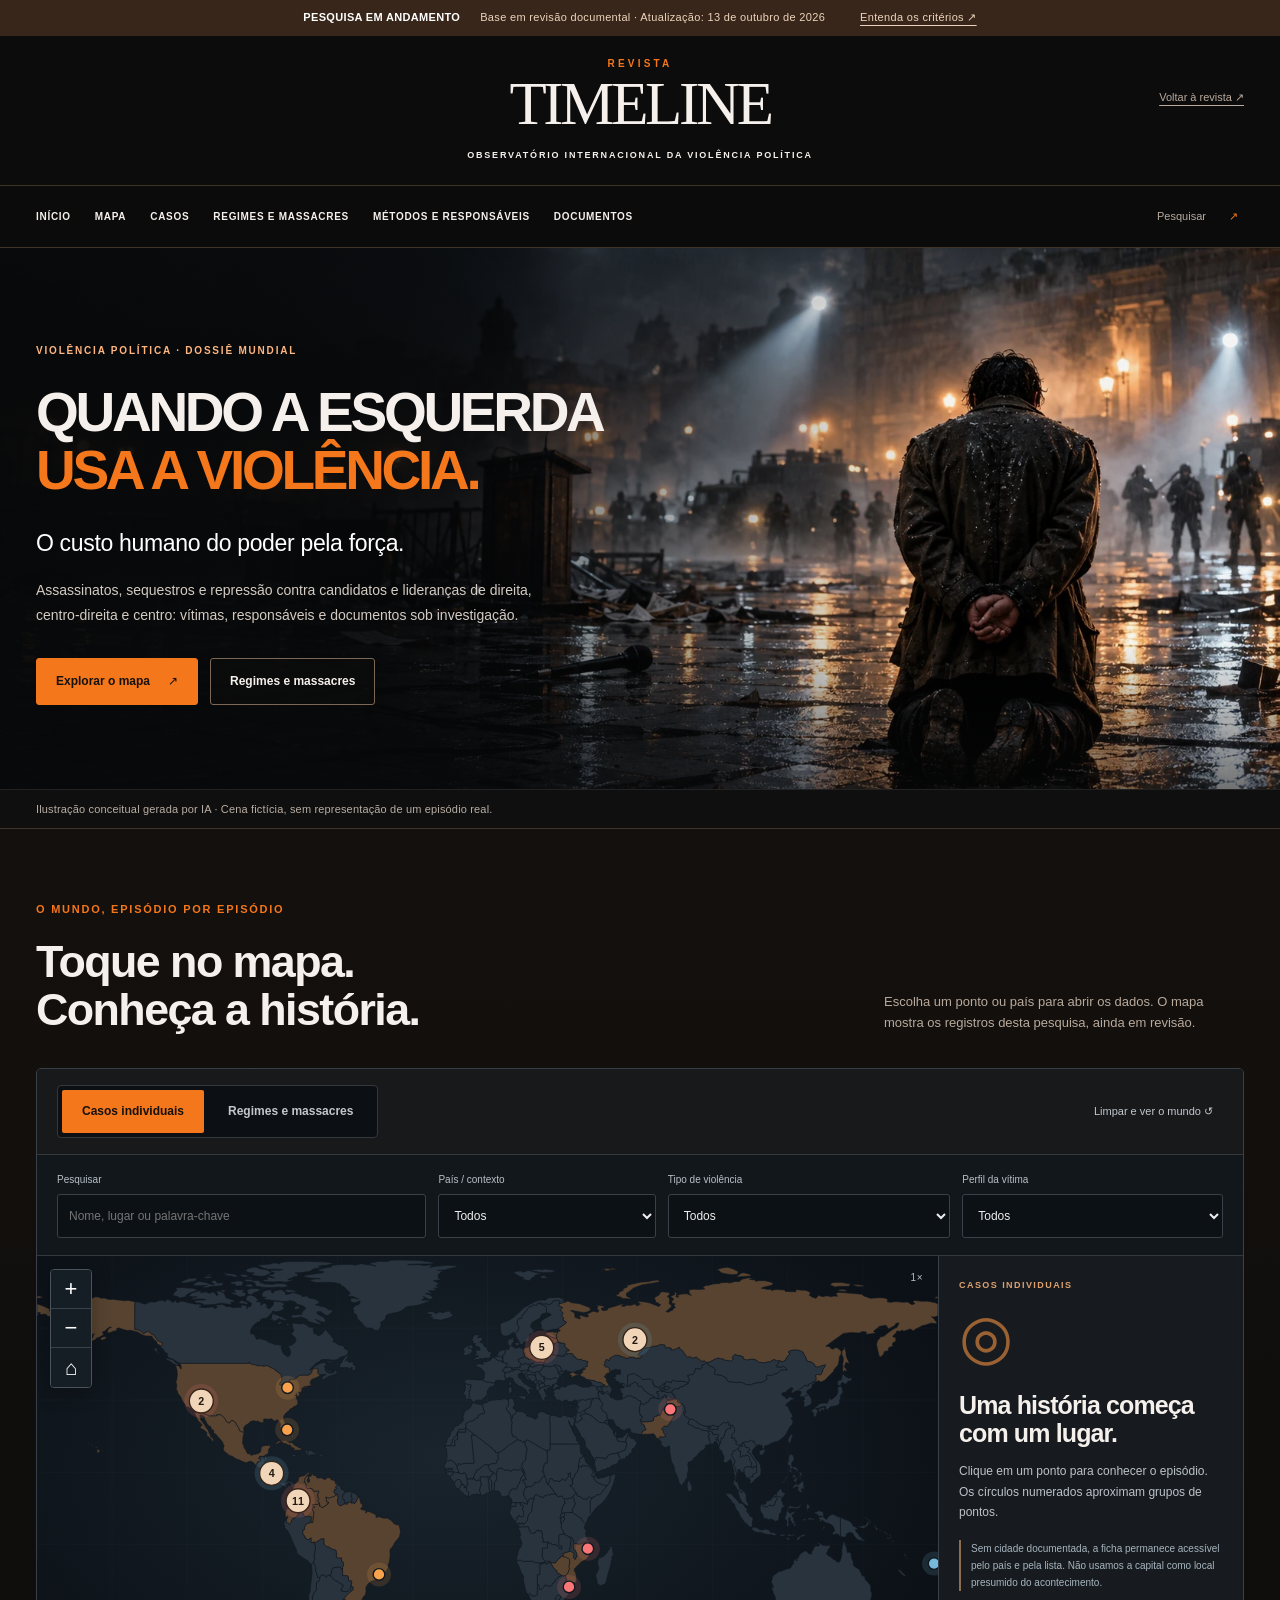
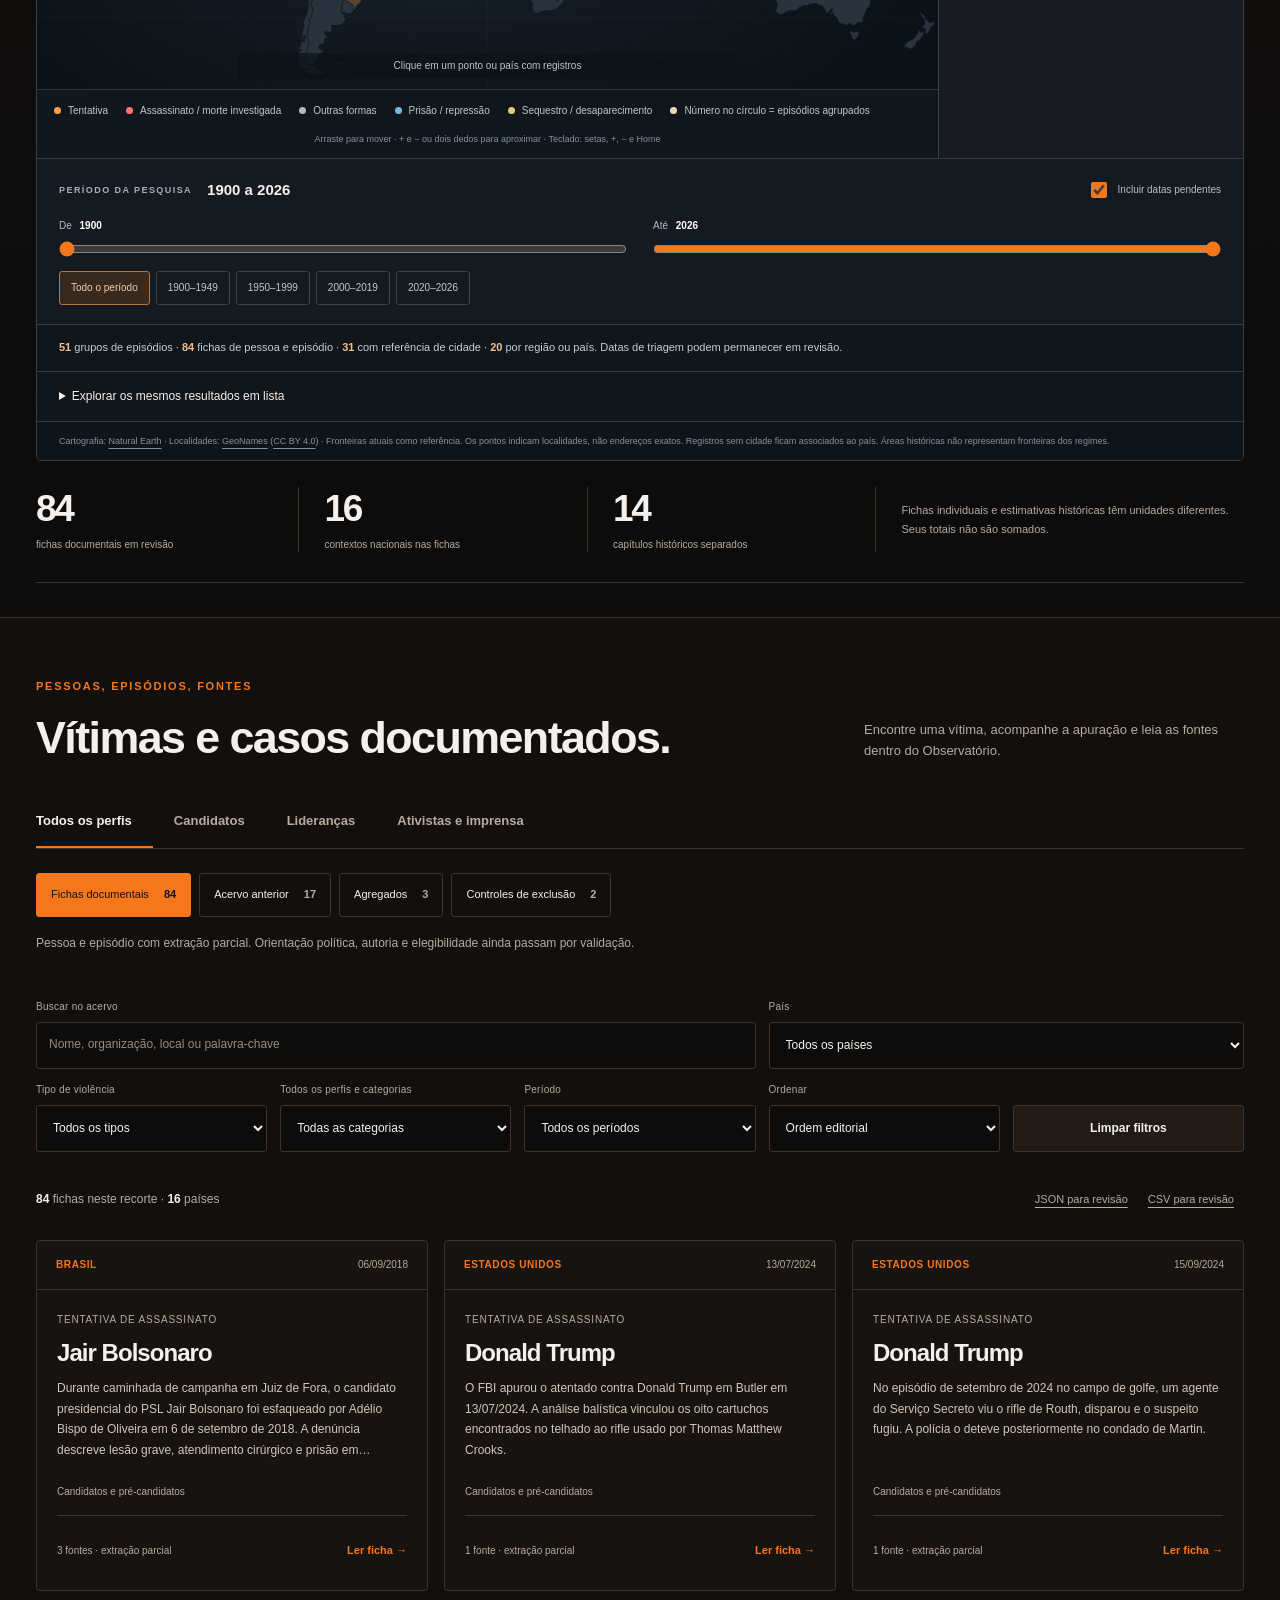
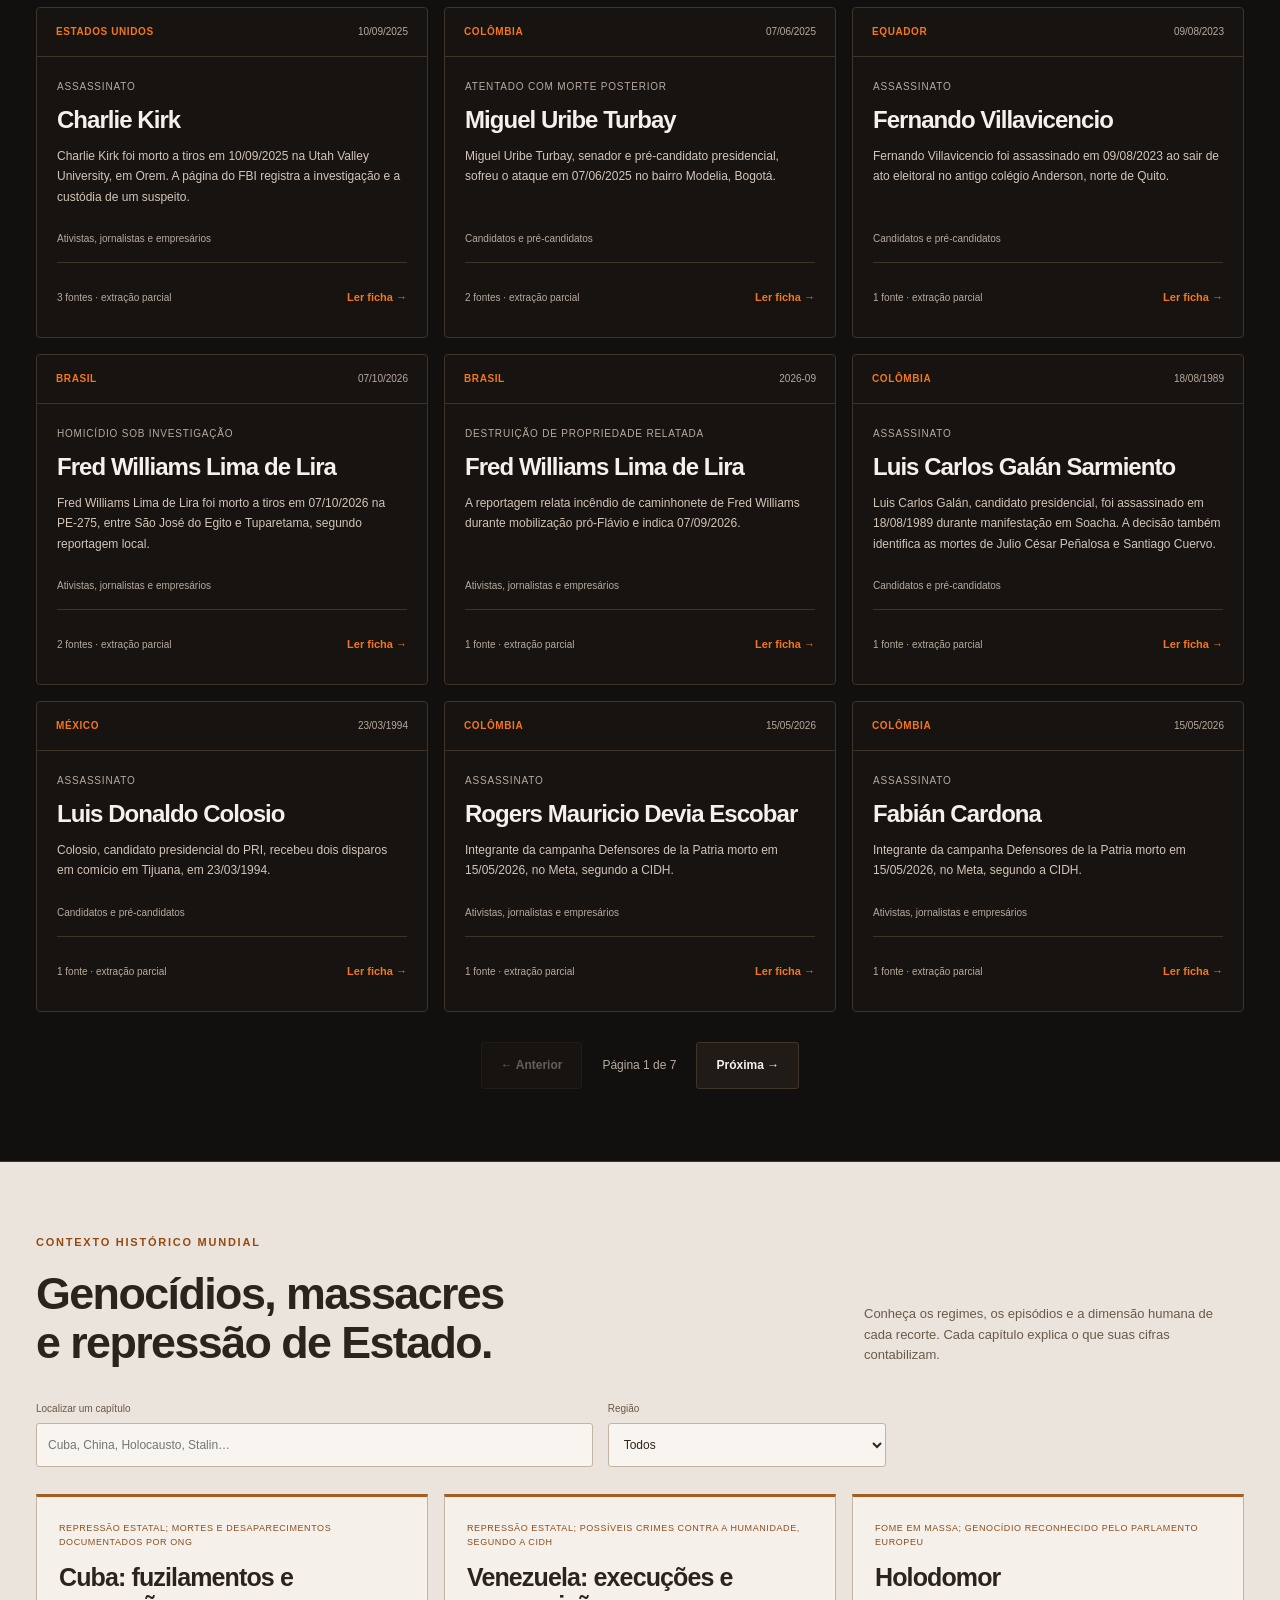
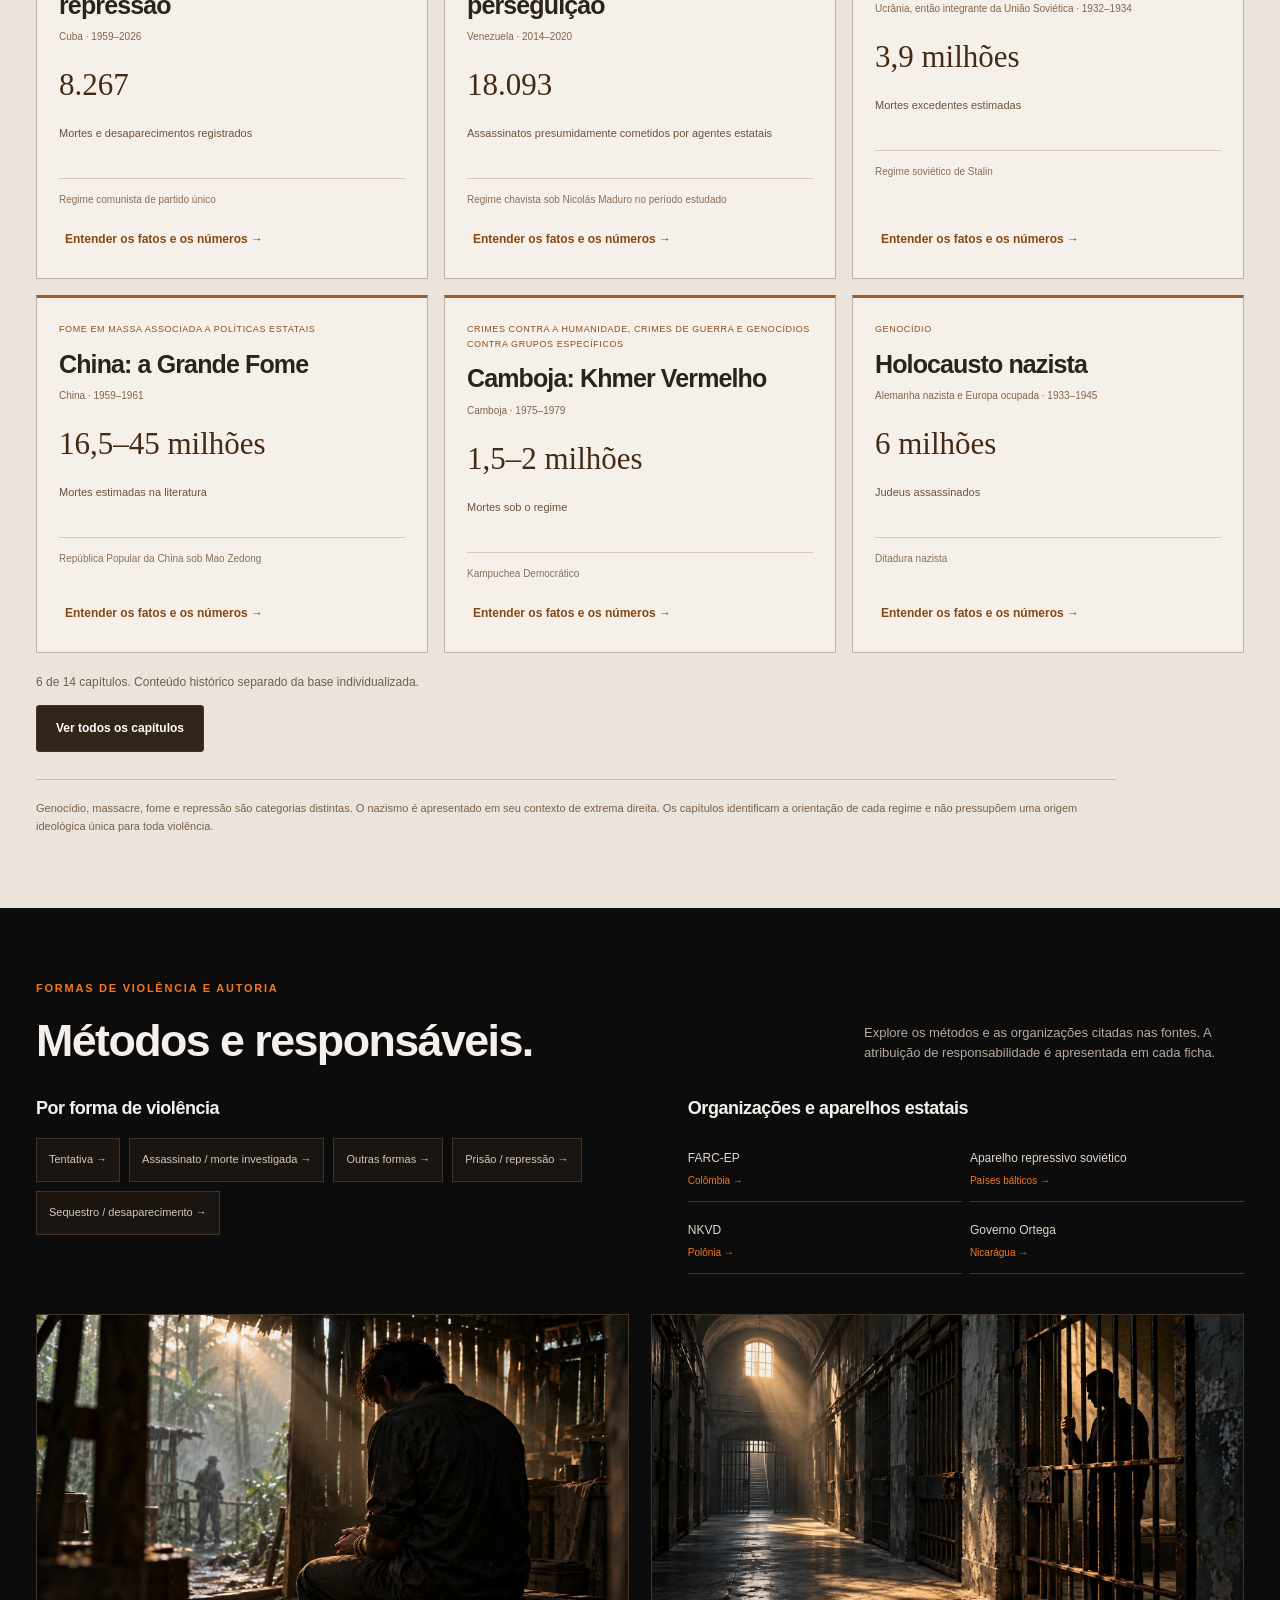
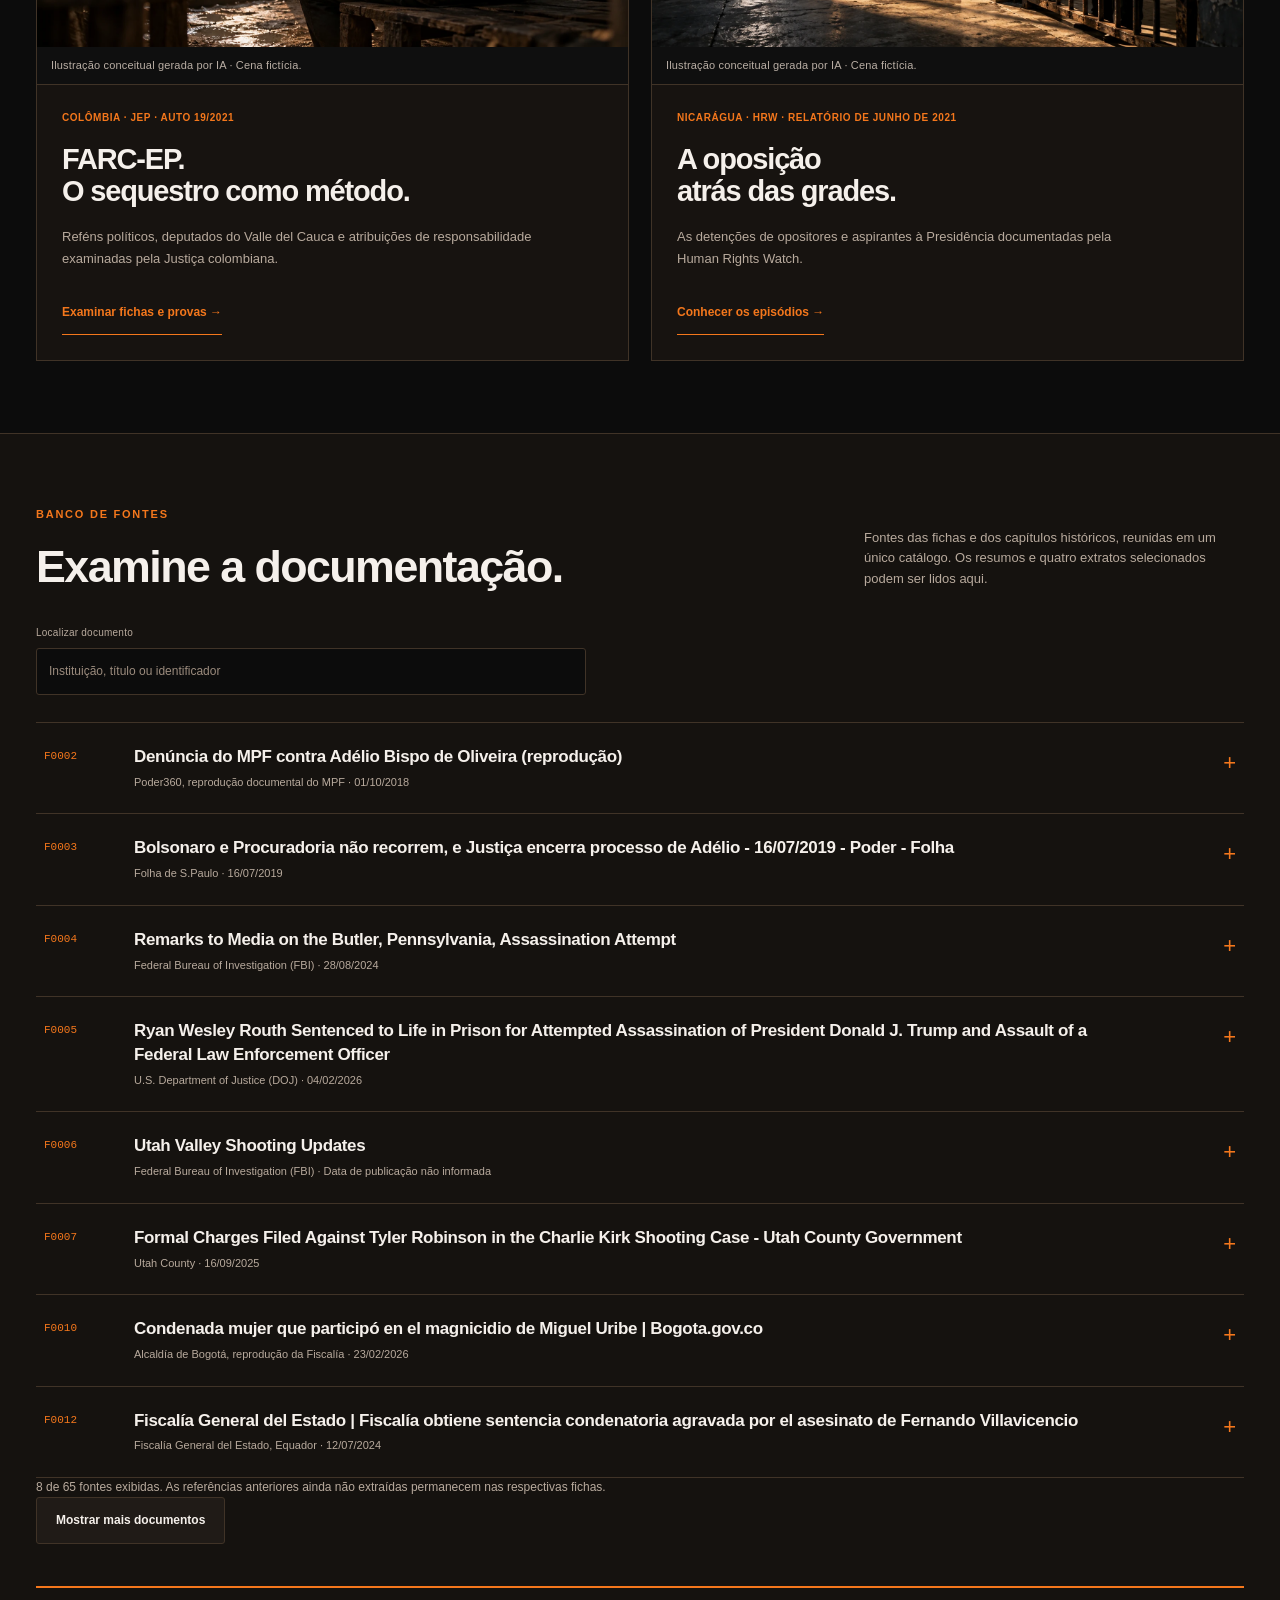
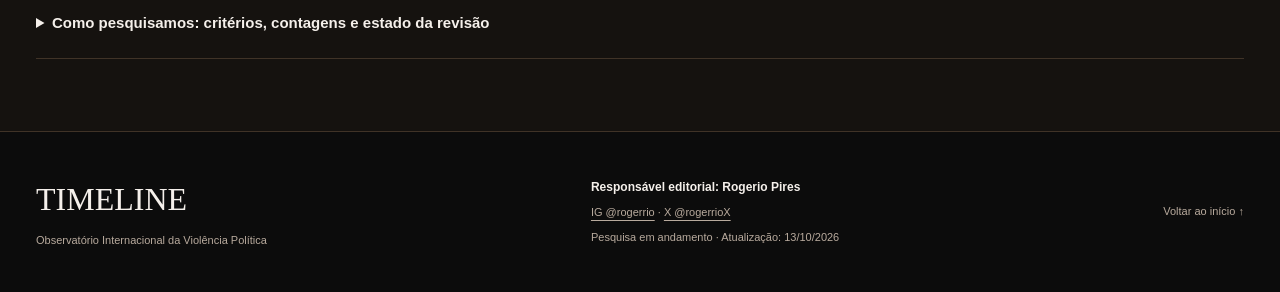
==== commit c2ae56f5: "Publicar mapa interativo, capítulos históricos e navegação do Observatório Reorganiza a leitura em b" ====
--- a/index.html
+++ b/index.html
@@ -1 +1,529 @@
-<!doctype html><html lang="pt-BR"><head><meta charset="utf-8"><meta name="viewport" content="width=device-width,initial-scale=1"><meta name="theme-color" content="#0c0c0c"><title>Observatório Internacional da Violência Política | Revista Timeline</title><style>:root{font-family:Arial,Helvetica,sans-serif;color:#f6f7fb;background:#0b1b33}*{box-sizing:border-box}body{margin:0}a{color:inherit}header{background:#081526;border-bottom:3px solid #f5c518;padding:18px max(20px,5vw);display:flex;align-items:center;justify-content:space-between;gap:15px;flex-wrap:wrap}.logo{font-size:20px;font-weight:900;letter-spacing:-.7px}.logo span{color:#f5c518}nav{display:flex;gap:18px;font-size:13px;font-weight:700}nav a{text-decoration:none}main{max-width:1180px;margin:auto;padding:0 22px}.hero{padding:70px 0 52px;border-bottom:1px solid #30415a}.eyebrow{color:#f5c518;font-size:12px;letter-spacing:2px;font-weight:900}h1{font-size:clamp(36px,6.2vw,75px);line-height:1.03;letter-spacing:-2px;max-width:960px;text-transform:uppercase;margin:19px 0}h1 em{color:#f5c518;font-style:normal}.lead{font-size:clamp(16px,2vw,20px);color:#d3dce9;line-height:1.6;max-width:790px}.redline{height:5px;background:#ba2436;width:90px;margin-top:24px}.stats{display:flex;flex-wrap:wrap;gap:36px;margin-top:35px}.stat strong{display:block;font-size:32px;color:#f5c518}.stat small{color:#c2cede}.section{padding:52px 0;border-bottom:1px solid #30415a}h2{font-size:clamp(23px,3vw,34px);text-transform:uppercase;margin:0 0 12px}p{line-height:1.65;color:#d1dbe8}.toolbar{display:flex;gap:12px;flex-wrap:wrap;margin:22px 0}input,select{padding:13px 15px;border:1px solid #51637a;background:#152944;color:#fff;border-radius:5px;font-size:15px}input{flex:1;min-width:220px}.cards{display:grid;grid-template-columns:repeat(auto-fit,minmax(260px,1fr));gap:16px}.card{background:#132943;border:1px solid #3a4f69;padding:22px;border-radius:7px;border-top:3px solid #f5c518}.card small{color:#f5c518;font-weight:bold;letter-spacing:.7px}.card h3{font-size:22px;margin:12px 0 6px}.card p{font-size:14px}.card a{font-size:13px;color:#f5c518;overflow-wrap:anywhere}.notice{background:#152944;border-left:4px solid #f5c518;padding:16px;margin-top:22px}footer{padding:28px 22px;text-align:center;color:#c4cedd;font-size:13px}#empty{color:#d1dbe8}@media(max-width:600px){.hero{padding-top:44px}h1{letter-spacing:-1px}nav{gap:12px}}.hero-grid{display:grid;grid-template-columns:1.4fr .6fr;gap:22px;align-items:center}.hero-art{border:1px solid #503424;border-radius:10px;min-height:250px;background:radial-gradient(circle at 70% 30%,#59331c,#111 65%);display:grid;place-items:center}.hero-art svg{width:95%;max-width:300px}.feature-grid{display:grid;grid-template-columns:repeat(3,minmax(0,1fr));gap:14px;margin-top:22px}.feature{background:#191919;border:1px solid #38302a;border-radius:9px;padding:20px}.feature .art{height:110px;display:grid;place-items:center;background:linear-gradient(135deg,#352116,#111);border-radius:6px;color:#f4771c;font-size:52px}.feature h3{font-size:20px}.feature p{font-size:13px}.credits{padding:35px 18px;text-align:center;background:#17120f;border-top:1px solid #4c3527}.credits a{color:#f4a65a}.credits strong{font:36px Georgia,serif}.timeline-list{border-left:2px solid #f4771c;margin:22px 0 0 8px;padding-left:23px}.timeline-item{margin:0 0 18px}.timeline-item time{color:#f4771c;font-weight:800;font-size:13px}.timeline-item p{margin:3px 0;font-size:14px}@media(max-width:720px){.hero-grid,.feature-grid{grid-template-columns:1fr}.hero-art{min-height:185px}.hero-art svg{max-width:240px}} </style><link rel="stylesheet" href="https://rogeriotpires-spec.github.io/guia-fiscalize-seu-voto-2026/assets/timeline-header.css"><style>:root{color-scheme:dark;background:#0c0c0c;color:#f5f0eb}body{background:#0c0c0c;color:#f5f0eb;font-family:system-ui,-apple-system,Segoe UI,sans-serif}.hero,.section{border-bottom-color:#333}.eyebrow,.stat strong,.card small,.card a,h1 em{color:#f4771c}.redline{background:#f4771c}.card{background:#191919;border-color:#303030;border-top-color:#f4771c;border-radius:10px}.notice{background:#191919;border-left-color:#f4771c}input,select{background:#171717;border-color:#555}.lead,p{color:#c9c5c0}.timeline-sitebar{padding:0;border-bottom:1px solid #2c221c}.timeline-sitebar__links a{color:#c5bbb5}.timeline-sitebar__links a[aria-current="page"]{color:#fff}h1{letter-spacing:-1px}.stat small{color:#aaa}</style><style>.feature .art{height:165px;display:flex;align-items:end;justify-content:start;padding:17px;position:relative;overflow:hidden;background:linear-gradient(145deg,#3a1c0d 0%,#15110f 58%,#090909 100%);color:#fff!important;font-size:20px!important;text-align:left;font-weight:950;line-height:1.1;letter-spacing:-.5px}.feature .art:before{content:"";position:absolute;width:160px;height:160px;border:2px solid #f4771c;border-radius:50%;right:-55px;top:-65px;opacity:.5}.feature .art:after{content:"DOSSIÊ TIMELINE";position:absolute;right:12px;top:15px;color:#f4771c;font-size:9px;letter-spacing:2px}.feature{cursor:pointer}.feature:hover,.case:hover{border-color:#f4771c}.case button,.feature button{background:#f4771c;color:#17100b;border:0;border-radius:5px;padding:10px 13px;font-weight:800;cursor:pointer}.detail-panel{background:#1b1816;border:1px solid #64412a;border-radius:12px;padding:clamp(20px,4vw,42px);margin:22px 0 38px;scroll-margin-top:15px}.detail-panel[hidden]{display:none}.detail-panel h2{font-size:clamp(29px,5vw,48px)}.detail-panel .meta{color:#f4771c;font-size:12px;letter-spacing:1px;font-weight:850;text-transform:uppercase}.detail-panel p{max-width:850px}.detail-panel a{color:#f4a65a}.detail-panel button{padding:10px 16px;background:#2c2724;border:1px solid #66503f;color:#fff;border-radius:6px;cursor:pointer}.case{cursor:pointer}.case:focus-visible,.feature:focus-visible{outline:3px solid #f4771c}.source{display:none!important}</style><style>.timeline-sitebar{background:#050403!important;color:#f6f2ee!important;border-bottom:1px solid #35271e!important;padding:0!important}.timeline-sitebar__masthead{min-height:72px;position:relative;display:flex;align-items:center;justify-content:center;padding:12px 125px;border-bottom:1px solid #35271e}.timeline-sitebar__brand{font:normal 43px Georgia,serif!important;color:#f6f2ee!important;text-decoration:none}.timeline-sitebar__tools{position:absolute;right:14px;top:50%;transform:translateY(-50%)}.timeline-sitebar__return{display:block;background:#19120f;color:#f4a65a!important;text-decoration:none;border:1px solid #543b2a;padding:8px 10px;border-radius:5px;font-size:11px}.timeline-sitebar__navigation{overflow:hidden}.timeline-sitebar__links{display:flex!important;align-items:center;justify-content:flex-start;gap:20px;white-space:nowrap;overflow-x:auto;scrollbar-width:none;padding:0 18px!important;max-width:1300px;margin:auto}.timeline-sitebar__links a{display:block!important;flex:0 0 auto!important;white-space:nowrap!important;font-size:12px!important;font-weight:500!important;text-decoration:none!important;color:#c5bbb5!important;padding:12px 0!important;border-bottom:2px solid transparent}.timeline-sitebar__links a[aria-current="page"]{border-color:#f4771c;color:#fff!important}.hero{padding:28px 0 24px!important}.hero-grid{grid-template-columns:1fr!important}.hero-art{display:none!important}.hero h1{font-size:clamp(30px,5vw,58px)!important;letter-spacing:-1px!important;line-height:1.08!important}.hero .lead{font-size:17px!important;line-height:1.5!important}.stats{margin:15px 0 30px!important}.section{padding:30px 0!important}@media(max-width:650px){.timeline-sitebar__masthead{min-height:62px;padding:8px 115px 8px 14px;justify-content:flex-start}.timeline-sitebar__brand{font-size:33px!important}.timeline-sitebar__tools{right:8px}.timeline-sitebar__return{font-size:10px;padding:6px}.timeline-sitebar__links{gap:18px}.timeline-sitebar__links a{font-size:12px!important;padding:10px 0!important}.hero h1{font-size:clamp(29px,8vw,42px)!important}.hero .lead{font-size:15px!important}.stats{grid-template-columns:repeat(3,minmax(0,1fr))!important}.stat{min-width:0;padding:10px!important}.stat b{font-size:23px!important}.stat span{font-size:10px!important}}</style><style id="timeline-rework">.timeline-sitebar__masthead{justify-content:center!important}.hero h1{max-width:960px}.feature .art{font-size:24px!important}.feature .art:after{content:"ARQUIVO TIMELINE"}.case{cursor:pointer}.case:focus-visible{outline:2px solid #f4771c}.detail-panel{scroll-margin-top:15px}#dossier-grid{display:grid;grid-template-columns:repeat(auto-fit,minmax(255px,1fr));gap:14px;margin:20px 0}#dossier-grid article{border:1px solid #38302a;border-radius:10px;overflow:hidden;background:#191919}#dossier-grid .cover{height:150px;padding:20px;display:flex;align-items:end;background:linear-gradient(125deg,#4b2a16,#0e0c0b 75%);position:relative}#dossier-grid .cover:before{content:"";position:absolute;top:18px;right:18px;width:85px;height:85px;border:2px solid #f4771c;border-radius:50%;opacity:.35}#dossier-grid .cover b{font-size:24px;line-height:1.06;color:#fff;position:relative}#dossier-grid .body{padding:18px}#dossier-grid small{color:#f4771c;font-weight:800}#dossier-grid h3{margin:9px 0}#dossier-grid p{font-size:14px}#dossier-grid button{border:0;background:#f4771c;color:#18100a;padding:10px 14px;border-radius:6px;font-weight:800;cursor:pointer}#dossier-detail{background:#1a1715;border:1px solid #6b452e;border-radius:12px;padding:clamp(20px,4vw,38px);scroll-margin-top:18px;margin-top:22px}#dossier-detail[hidden]{display:none}#dossier-detail h2{font-size:clamp(27px,5vw,43px)}#dossier-detail .label{font-size:12px;color:#f4771c;font-weight:800;letter-spacing:1px}#dossier-detail p{max-width:850px}#dossier-detail a{color:#ffa66c}#dossier-detail .close{background:#28211d;border:1px solid #75543f;border-radius:6px;color:#fff;padding:10px;cursor:pointer}#dossier-detail .evidence{border-left:3px solid #f4771c;padding-left:14px}@media(max-width:600px){#dossier-grid{grid-template-columns:1fr}#dossier-grid .cover{height:125px}}</style><style>.source-note{color:#c8b9aa;font-size:12px}.case .source{display:none!important}#dossier-source a{pointer-events:none;text-decoration:none;color:#c8b9aa!important}</style><style>.feature-grid,.feature,.case,.cards,.toolbar,.timeline-list{display:none!important}#reportagens{border-top:0}#dossier-grid{margin-top:25px}.source-note{color:#c9b8a8}#dossier-source a{display:none!important}</style><style id="pdf-reference-update">.hero{position:relative;isolation:isolate;padding:105px 0 36px!important;overflow:hidden}.hero:before{content:"";position:absolute;inset:0;z-index:-2;background:radial-gradient(ellipse at 50% 20%,rgba(244,119,28,.26),transparent 60%),linear-gradient(#120f0c,#0c0c0c)}.hero:after{content:"";position:absolute;inset:0;z-index:-1;opacity:.13;background:repeating-linear-gradient(90deg,transparent 0 70px,#a35a29 72px 74px,transparent 75px 145px);mask-image:linear-gradient(#000,transparent 90%)}.hero h1{font-size:clamp(33px,6vw,76px)!important;line-height:1.04!important;letter-spacing:-1.5px!important}.hero .lead{max-width:660px;font-size:clamp(15px,1.9vw,20px)!important}.hero .redline{display:none}.stats{display:grid!important;grid-template-columns:repeat(3,minmax(0,1fr))!important;gap:12px!important;margin:15px 0 30px!important}.stat{background:#181310!important;border:1px solid #3c2b20!important;border-radius:8px!important;padding:20px!important}.stat strong{display:block!important;font-size:clamp(44px,7vw,86px)!important;font-weight:950!important;line-height:1!important;color:#f4771c!important}.stat small{display:block!important;color:#d9cfc8!important;margin-top:8px!important;font-size:13px!important;line-height:1.3!important}#dossier-grid .cover{height:180px!important;background:linear-gradient(125deg,#3b2112,#0d0b0a 85%)!important;display:flex!important;align-items:flex-end!important}#dossier-grid .cover:before{display:none!important}#dossier-grid .cover b,#dossier-grid h3,#dossier-grid small,.hero h1,.eyebrow{background:transparent!important;box-shadow:none!important;backdrop-filter:none!important;text-shadow:none!important}#dossier-grid .cover b{position:relative!important;font-size:clamp(22px,2.5vw,28px)!important;line-height:1.12!important}.volume-block{display:flex;gap:26px;align-items:center;border-block:1px solid #403025;padding:24px 0;margin:15px 0 40px}.volume-block strong{font-size:clamp(70px,11vw,125px);line-height:1;color:#f4771c}.volume-block h2{margin:0}.volume-block p{max-width:690px}.volume-block small{font-size:11px;letter-spacing:2px;color:#f4771c;font-weight:850}.timeline-sitebar__links{justify-content:center!important}@media(max-width:760px){.hero{padding-top:55px!important}.stat{padding:12px!important}.stat strong{font-size:clamp(31px,8vw,48px)!important}.stat small{font-size:11px!important}.volume-block{display:block}.volume-block strong{font-size:88px}.timeline-sitebar__links{justify-content:flex-start!important}}</style><style id="global-metrics-v1">.global-metrics{display:grid;grid-template-columns:repeat(3,minmax(0,1fr));gap:14px;margin:25px 0}.global-metrics>div{border:1px solid #513526;background:#19130f;padding:22px;border-radius:10px;min-width:0}.global-metrics strong{display:block;color:#f4771c;font-size:clamp(37px,5.4vw,75px);font-weight:950;line-height:1.1}.global-metrics span{display:block;color:#e3d6cd;margin-top:12px;font-size:14px;line-height:1.45}.metric-note{font-size:13px;color:#c4b7af}.colombia{display:grid;grid-template-columns:minmax(155px,.45fr) 1fr;gap:28px;align-items:center;padding:28px 0;border-top:1px solid #4b3528}.colombia-number{font-size:clamp(65px,10vw,132px);font-weight:950;line-height:1;color:#f4771c}.colombia h3{font-size:clamp(22px,3vw,34px);margin:7px 0}.colombia small{color:#bdb0a6;font-size:12px}@media(max-width:700px){.global-metrics{grid-template-columns:1fr}.colombia{grid-template-columns:1fr;gap:8px}.colombia-number{font-size:75px}}</style><style id="candidate-focus">#recorte-editorial{border-top:2px solid #f4771c}.priority-cases{display:grid;grid-template-columns:repeat(2,minmax(0,1fr));gap:12px;margin:23px 0}.priority-cases>div{padding:18px;background:#19130f;border:1px solid #523727;border-radius:8px}.priority-cases strong{display:block;color:#fff;font-size:19px}.priority-cases small{display:block;color:#f4a46d;margin-top:6px}@media(max-width:700px){.priority-cases{grid-template-columns:1fr}}</style><style id="main-stat-priority">.stats{grid-template-columns:repeat(3,minmax(0,1fr))!important}.stats .stat strong{font-size:clamp(33px,5.4vw,75px)!important;letter-spacing:-1px!important;overflow-wrap:normal;white-space:nowrap}.stats .stat{background:#18120f!important}.stats .stat small{font-size:clamp(11px,1.1vw,14px)!important}.hero+.stats{margin-bottom:8px!important}@media(max-width:650px){.stats{grid-template-columns:1fr!important}.stats .stat{padding:16px 20px!important}.stats .stat strong{font-size:54px!important}}</style></head><body><header class="timeline-sitebar" aria-label="Cabeçalho da Revista Timeline"><div class="timeline-sitebar__masthead"><a class="timeline-sitebar__brand" href="https://www.revistatimeline.com/" aria-label="Revista Timeline, página inicial">Timeline</a><div class="timeline-sitebar__tools"><a class="timeline-sitebar__return" href="https://www.revistatimeline.com/">↗ Ir à revista</a></div></div><div class="timeline-sitebar__navigation"><nav class="timeline-sitebar__links" aria-label="Menu principal da Revista Timeline"><a href="https://www.revistatimeline.com/">Início</a><a href="https://www.revistatimeline.com/podcast">Podcasts</a><a href="https://lp.revistatimeline.com/">Assine</a><a href="https://loja.revistatimeline.com/">Loja Timeline</a><a href="https://observatorio.revistatimeline.com/">Observatório Eleitoral</a><a href="https://fiscalize.revistatimeline.com/">Fiscalize Seu Voto</a><a href="#reportagens" aria-current="page">Violência Política</a><a href="https://www.youtube.com/@conversatimeline" target="_blank" rel="noopener noreferrer">YouTube</a><a href="https://www.instagram.com/_revistatimeline/" target="_blank" rel="noopener noreferrer">Instagram</a><a href="https://www.facebook.com/profile.php?id=61572807617119" target="_blank" rel="noopener noreferrer">Facebook</a><a href="https://www.revistatimeline.com/s/caderno-de-cultura">Caderno de Cultura</a><a href="https://www.revistatimeline.com/about">Sobre</a></nav></div></header><main><section class="hero"><div class="hero-grid"><div><div class="eyebrow">PESQUISA HISTÓRICA E DOCUMENTAL · 2026</div><h1>OBSERVATÓRIO INTERNACIONAL DA <em>VIOLÊNCIA POLÍTICA.</em></h1><p class="lead">Um levantamento de atentados, assassinatos e ameaças contra lideranças políticas, com registros documentais e identificação do que as investigações demonstram.</p><div class="redline"></div></div><div class="hero-art" role="img" aria-label="Ilustração editorial de tribuna com microfone e proteção transparente"><svg viewBox="0 0 300 230" xmlns="http://www.w3.org/2000/svg"><path d="M38 195V20h224v175" fill="none" stroke="#d8b9a0" stroke-width="5" opacity=".65"/><path d="M42 24h215" stroke="#f4771c" stroke-width="4"/><path d="M85 190h130l-18-75h-94z" fill="#151515" stroke="#b28b6e" stroke-width="4"/><path d="M150 115V55" stroke="#e8d6c7" stroke-width="6"/><rect x="138" y="39" width="24" height="42" rx="12" fill="#e8d6c7"/><path d="M125 70a25 25 0 0 0 50 0" fill="none" stroke="#f4771c" stroke-width="5"/><path d="M75 205h150" stroke="#b28b6e" stroke-width="3"/></svg></div></div><div class="stats"><div class="stat"><strong>13.900+</strong><small>incidentes contra autoridades locais · ACLED · cinco anos</small></div><div class="stat"><strong>138</strong><small>países e territórios no levantamento da ACLED</small></div><div class="stat"><strong>2.653</strong><small>incidentes contra autoridades locais em 2025 · ACLED</small></div></div><p class="metric-note">Panorama mundial: os indicadores abrangem vítimas de diferentes posições políticas e não representam exclusivamente ataques contra candidatos de direita ou centro. Fonte: ACLED, relatório global sobre violência contra autoridades locais.</p></section><section class="section" id="panorama-mundial"><div class="eyebrow">PANORAMA MUNDIAL · ACLED</div><h2>VIOLÊNCIA CONTRA AUTORIDADES EM ESCALA GLOBAL</h2><div class="global-metrics"><div><strong>13.900+</strong><span>incidentes contra autoridades locais em cinco anos · 138 países e territórios</span></div><div><strong>2.653</strong><span>incidentes contra autoridades locais em 2025</span></div><div><strong>71%</strong><span>dos parlamentares consultados relataram violência do público · União Interparlamentar</span></div></div><p class="metric-note">Indicadores de universos e períodos diferentes. Não representam exclusivamente ataques contra conservadores e não devem ser somados entre si. Fonte: ACLED, relatório internacional sobre autoridades locais de 2026; União Interparlamentar, levantamento divulgado em fevereiro de 2026.</p><div class="colombia"><div class="colombia-number">435</div><div><div class="eyebrow">DESTAQUE · COLÔMBIA</div><h3>AGRESSÕES CONTRA LIDERANÇAS</h3><p>A MOE registrou 435 agressões contra lideranças políticas, sociais e comunitárias entre 8 de março de 2025 e 8 de março de 2026. Abrange vítimas de diferentes orientações políticas.</p><small>Fonte: MOE, Informe de violencia contra liderazgos políticos, sociales y comunales, 16/04/2026.</small></div></div><div class="colombia"><div class="colombia-number">2.288</div><div><div class="eyebrow">DESTAQUE · BRASIL</div><h3>CONTEÚDOS CONTRA FLÁVIO BOLSONARO</h3><p>Segundo levantamento atribuído à Polícia Legislativa do Senado e divulgado pela pré-campanha em julho de 2026: 868 ameaças explícitas, 647 incitações à violência, 640 referências codificadas e 133 conteúdos relacionados a planejamento ou oportunidades de ataque. Flávio anunciou uso permanente de colete balístico e reforço da segurança.</p><small>Fonte: comunicado da pré-campanha reproduzido por Metrópoles e CNN Brasil, 22/07/2026. O total corresponde a conteúdos monitorados, não a atentados.</small></div></div></section><section class="section" id="mundo"><div class="eyebrow">OBSERVATÓRIO GLOBAL · ÁFRICA, AMÉRICAS, EUROPA, ÁSIA E OCEANIA</div><h2>A VIOLÊNCIA POLÍTICA NÃO TEM FRONTEIRAS</h2><p>Levantamentos internacionais de violência contra autoridades locais mostram diferenças importantes entre regiões. Os números abaixo são recortes de relatórios da ACLED e não representam apenas ataques contra pessoas de direita.</p><div class="global-metrics"><div><strong>933</strong><span>Ásia-Pacífico: incidentes contra autoridades locais em 2025, segundo a ACLED.</span></div><div><strong>697</strong><span>América Latina e Caribe: incidentes em 2025, segundo a ACLED.</span></div><div><strong>28</strong><span>Países africanos com violência contra autoridades locais registrada em 2025.</span></div><div><strong>284</strong><span>Europa, Cáucaso e Ásia Central: casos de violência e intimidação em 2025.</span></div><div><strong>10+</strong><span>Moçambique: dirigentes oposicionistas mortos entre outubro de 2024 e março de 2025, segundo a Human Rights Watch.</span></div><div><strong>18+</strong><span>Moçambique: mortes de opositores de destaque registradas até março de 2025 pela Plataforma Decide, conforme a HRW.</span></div></div><p class="metric-note">Os dois indicadores de Moçambique são levantamentos sobrepostos, não totais adicionais. Fontes: ACLED, relatórios regionais de violência contra autoridades locais de 2025; Human Rights Watch, “Mozambique: No Arrests in Post-Election Political Killings”, 14/04/2025.</p></section><section class="section" id="recorte-editorial"><div class="eyebrow">RECORTE EDITORIAL DO DOSSIÊ</div><h2>ATENTADOS CONTRA CANDIDATOS DE DIREITA, CENTRO-DIREITA E CENTRO</h2><p>O núcleo do Observatório reúne assassinatos, tentativas de assassinato, ameaças, sequestros, agressões e intimidação eleitoral contra candidatos e pré-candidatos dessas correntes políticas. A condição de candidato e sua posição política precisam estar documentadas.</p><p>Casos de jornalistas, ativistas e outros opositores continuam como contexto histórico separado. Eles não são contabilizados como atentados contra candidatos sem comprovação dessa condição. A autoria ideológica do ataque é verificada individualmente.</p><div class="priority-cases"><div><strong>Jair Bolsonaro</strong><small>Brasil · candidato à Presidência · 2018</small></div><div><strong>Donald Trump</strong><small>EUA · candidato à Presidência · dois episódios em 2024</small></div><div><strong>Miguel Uribe Turbay</strong><small>Colômbia · pré-candidato presidencial · 2025</small></div><div><strong>Fernando Villavicencio</strong><small>Equador · candidato presidencial · 2023</small></div></div><p class="metric-note">Referências: Polícia Federal brasileira; FBI e Departamento de Justiça dos EUA; Human Rights Watch sobre Miguel Uribe (10/06/2025); Fiscalía do Equador, caso Villavicencio (12/07/2024).</p></section><section class="section" id="reportagens"><p class="metric-note">O arquivo editorial possui 39 fichas históricas em nove países, incluindo candidatos, ativistas e opositores. Esse conjunto não deve ser confundido com a dimensão mundial estimada pelos levantamentos internacionais.</p><div class="eyebrow">REPORTAGENS NO PRÓPRIO OBSERVATÓRIO</div><h2>Acervo de acontecimentos</h2><p>Abra as fichas sem sair da página. Cada registro apresenta o acontecimento, a investigação e uma referência de consulta. A coleção é inicial e não representa uma contagem exaustiva.</p><div id="dossier-grid"></div><div id="dossier-detail" hidden tabindex="-1"><button type="button" class="close" id="dossier-close">← Voltar aos casos</button><p class="label" id="dossier-meta"></p><h2 id="dossier-title"></h2><h3>O acontecimento</h3><p id="dossier-story"></p><h3>O que as investigações demonstram</h3><p class="evidence" id="dossier-proof"></p><h3>Fonte documental</h3><p id="dossier-source"></p></div></section><section class="section" id="metodologia"><div class="eyebrow">TRANSPARÊNCIA</div><h2>Metodologia</h2><p>Os casos destacados na seção de ampliação ainda não integram os contadores da base filtrável. A comprovação de um ataque não comprova automaticamente a ideologia do agressor. As fichas distinguem acontecimentos, conclusões oficiais e hipóteses investigadas. O levantamento é progressivo e não representa uma contagem completa da violência política mundial.</p><div class="notice">Fontes jornalísticas são identificadas como tais. A inclusão de novas evidências e documentos oficiais poderá atualizar cada registro.</div></section></main><footer>REVISTA TIMELINE · OBSERVATÓRIO INTERNACIONAL DA VIOLÊNCIA POLÍTICA<br>Versão editorial inicial · Atualização documental contínua</footer><div class="credits"><strong>Timeline</strong><div>Pesquisa e organização editorial: <b>Rogerio Pires</b></div><p><a href="https://www.instagram.com/rogerrio/" target="_blank" rel="noopener noreferrer">Instagram @rogerrio</a> · <a href="https://x.com/rogerrioX" target="_blank" rel="noopener noreferrer">X @rogerrioX</a></p><p>Revista Timeline · Observatório Internacional da Violência Política · 2026</p></div><script>(function(){const rows=[["Bolsonaro: o atentado em Juiz de Fora","Brasil","06/09/2018","Tentativa de assassinato","O então candidato à Presidência Jair Bolsonaro foi esfaqueado durante atividade eleitoral em Juiz de Fora. Sofreu ferimentos graves e precisou de cirurgias.","Adélio Bispo foi identificado como autor. A Polícia Federal concluiu que ele agiu sozinho; não comprovou mandantes partidários.","https://www.gov.br/pf/pt-br"],["Trump: os tiros em Butler","Estados Unidos","13/07/2024","Tentativa de assassinato","Donald Trump foi atingido na orelha durante um comício em Butler, Pensilvânia. Um participante morreu e outros ficaram feridos.","O atirador Thomas Matthew Crooks morreu no local. A investigação não estabeleceu motivação ideológica definitiva.","https://www.fbi.gov/"],["Trump: o plano no campo de golfe","Estados Unidos","15/09/2024","Tentativa de assassinato","Agentes do Serviço Secreto identificaram Ryan Routh armado junto ao campo de golfe de Trump em West Palm Beach. Trump não foi ferido.","Routh foi condenado por tentativa de assassinato e recebeu pena de prisão perpétua mais 84 meses em fevereiro de 2026.","https://www.justice.gov/opa/pr/ryan-wesley-routh-sentenced-life-prison-attempted-assassination-president-donald-j-trump-and"],["Charlie Kirk: assassinato em universidade","Estados Unidos","10/09/2025","Assassinato","Charlie Kirk foi morto durante evento público na Utah Valley University. O crime provocou repercussão nacional.","Tyler Robinson foi acusado. A acusação sustenta motivação relacionada às posições políticas de Kirk; acusação não equivale a sentença definitiva.","https://www.justice.gov/usao-nm/pr/new-mexico-teenager-charged-making-violent-online-threats"],["Fernando Villavicencio: campanha interrompida","Equador","09/08/2023","Assassinato","O candidato presidencial e ex-jornalista foi assassinado ao deixar um comício em Quito.","Cinco pessoas foram condenadas em 2024 por participação no assassinato. A investigação sobre os mandantes não autoriza atribuição genérica a um campo ideológico.","https://www.reuters.com/world/americas/ecuador-court-sentences-five-people-up-34-years-candidate-murder-2024-07-12/"],["Miguel Uribe Turbay: atentado em Bogotá","Colômbia","07/06/2025","Atentado fatal","O senador e pré-candidato presidencial foi baleado durante ato público em Bogotá e morreu em agosto de 2025.","A identificação de executores e mandantes deve acompanhar as conclusões oficiais da Fiscalía; oposição ao governo não demonstra autoria governamental.","https://www.fiscalia.gov.co/"],["Robert Fico: primeiro-ministro baleado","Eslováquia","15/05/2024","Tentativa de assassinato","O primeiro-ministro eslovaco foi atingido por disparos após evento em Handlová e sobreviveu.","Juraj Cintula recebeu pena de 21 anos por terrorismo, confirmada pela Suprema Corte em abril de 2026. A posição política de Fico não se reduz à direita tradicional.","https://www.reuters.com/world/slovakias-supreme-court-upholds-21-year-sentence-pm-ficos-attacker-2026-04-29/"],["Luis Donaldo Colosio: Tijuana","México","23/03/1994","Assassinato","O candidato presidencial do PRI foi assassinado durante atividade de campanha em Tijuana.","Trata-se de um marco da violência eleitoral mexicana, mas não deve ser classificado como ataque da esquerda sem prova específica.","https://www.gob.mx/"],["Luis Carlos Galán: Soacha","Colômbia","18/08/1989","Assassinato","O candidato presidencial colombiano foi assassinado em Soacha durante um comício.","O assassinato está associado à atuação de organizações do narcotráfico. Não é um caso de autoria ideológica de esquerda demonstrada.","https://www.fiscalia.gov.co/"],["Abelardo de la Espriella: comícios protegidos","Colômbia","2026","Ameaças relatadas","O candidato presidencial utilizou barreiras transparentes de proteção em eventos de campanha, diante de relatos de ameaças.","A origem das ameaças e eventual ligação com grupos armados exigem documentação específica.","https://www.oas.org/es/cidh/"],["Fred Williams: incêndio e homicídio","Brasil","2026","Assassinato","O empresário pernambucano teve o veículo incendiado e posteriormente foi morto a tiros na região de São José do Egito.","A eventual ligação entre os episódios e a motivação política precisa ser esclarecida pela investigação.","https://nilljunior.com.br/empresario-egipciense-fredy-william-e-assassinado-entre-sje-e-tuparetama/"],["Ameaça de morte contra Trump: Christopher Davies","Estados Unidos","2025–2026","Ameaça criminosa","Christopher Davies admitiu ter escrito carta com ameaça de assassinar Donald Trump.","Em fevereiro de 2026 recebeu sentença federal de 27 meses de prisão; a condenação é por ameaça, não tentativa física de assassinato.","https://www.justice.gov/usao-mdfl/pr/florida-man-sentenced-27-months-federal-prison-threatening-assassinate-president-trump"]],grid=document.getElementById("dossier-grid"),detail=document.getElementById("dossier-detail");rows.push(["Paloma Valencia: ameaças na campanha","Colômbia","2026","Ameaças relatadas","A candidata presidencial foi citada em alertas públicos sobre ameaças durante a campanha colombiana.","O registro da ameaça não identifica automaticamente os responsáveis nem comprova orientação ideológica dos autores.","https://www.oas.org/es/cidh/"],["Rogers Devia Escobar: violência eleitoral","Colômbia","2026","Assassinato","Integrante de equipe de campanha morto no departamento colombiano de Meta, segundo o documento de referência.","A motivação e os mandantes exigem confirmação por investigação individualizada.","https://www.oas.org/es/cidh/"],["Fabián Cardona: equipe de campanha","Colômbia","2026","Assassinato","Integrante de equipe de campanha assassinado no departamento de Meta, conforme registro do documento de referência.","Não há demonstração suficiente no material de que o homicídio tenha sido praticado por militantes de esquerda.","https://www.oas.org/es/cidh/"],["Abdón Calderón Muñoz: atentado no Equador","Equador","1978","Atentado fatal","Liderança política equatoriana atingida em atentado durante o período eleitoral.","O episódio integra o panorama histórico; a atribuição ideológica precisa de documentação específica.","https://www.fiscalia.gob.ec/"]);rows.push(["Flávio Bolsonaro: ameaças e proteção balística","Brasil","2026","Ameaças monitoradas","A pré-campanha informou que um monitoramento atribuído à Polícia Legislativa do Senado identificou 2.288 conteúdos preocupantes desde junho de 2026. O candidato passou a utilizar colete balístico e reforçou a segurança.","O total divulgado compreende 868 ameaças explícitas, 647 incitações à violência, 640 referências codificadas e 133 conteúdos ligados a planejamento ou oportunidades de ataque. Não equivale a 2.288 atentados nem comprova autoria partidária.","https://www.metropoles.com/brasil/apos-dispensar-apoio-da-pf-flavio-bolsonaro-alega-ameacas-e-reforca-seguranca"]);rows.push(["Elvino Dias: advogado de candidato morto","Moçambique","18/10/2024","Assassinato","Elvino Dias, advogado do candidato oposicionista Venâncio Mondlane, foi morto a tiros em Maputo, após a eleição presidencial.","A Human Rights Watch documentou o assassinato. A identidade e a responsabilidade dos mandantes devem ser apuradas individualmente; não se deve apresentar como condenação judicial uma suspeita contra forças estatais.","https://www.hrw.org/news/2025/04/13/mozambique-no-arrests-post-election-political-killings"],["Paulo Guambe: dirigente eleitoral morto","Moçambique","18/10/2024","Assassinato","Paulo Guambe, integrante da estrutura eleitoral do Podemos, foi morto no mesmo ataque que vitimou Elvino Dias em Maputo.","A Human Rights Watch descreveu a emboscada e a ausência de investigação conclusiva dos mandantes à época do relatório.","https://www.hrw.org/news/2025/04/13/mozambique-no-arrests-post-election-political-killings"],["Anastácio Matavele: observador eleitoral assassinado","Moçambique","07/10/2019","Assassinato","O observador eleitoral Anastácio Matavele foi assassinado na província de Gaza, dias antes da eleição geral moçambicana.","A Human Rights Watch relatou envolvimento alegado de integrantes de unidade policial de elite; a classificação jurídica dos envolvidos exige consulta aos autos.","https://www.hrw.org/world-report/2020/country-chapters/mozambique"],["Manuel de Araújo: detenção eleitoral","Moçambique","12/10/2023","Detenção de opositor","O candidato e prefeito de Quelimane, Manuel de Araújo, foi detido pela polícia após a eleição municipal.","A Human Rights Watch registrou a detenção e a justificativa policial de suposta perturbação da apuração; a legalidade da medida deve ser examinada separadamente.","https://www.hrw.org/world-report/2024/country-chapters/mozambique"]);rows.push(...[["Cristiana Chamorro: prisão domiciliar","Nicarágua","2021","Detenção de candidata","A pré-candidata presidencial foi colocada em prisão domiciliar em junho de 2021, no contexto de medidas contra opositores do governo Ortega.","Human Rights Watch documentou a prisão arbitrária e a utilização de processos para restringir a concorrência eleitoral.","https://www.hrw.org/world-report/2022/country-chapters/nicaragua"],["Miguel Mora: candidato detido","Nicarágua","2021","Detenção de candidato","O jornalista e pré-candidato presidencial Miguel Mora foi detido durante a onda de prisões anterior às eleições de 2021.","Human Rights Watch registrou a detenção entre os sete presidenciáveis presos no período.","https://www.hrw.org/report/2021/06/22/critics-under-attack/harassment-and-detention-opponents-rights-defenders-and"],["Félix Maradiaga: oposição encarcerada","Nicarágua","2021","Detenção de candidato","Félix Maradiaga, pré-candidato presidencial de oposição, foi detido pelas autoridades nicaraguenses em 2021.","O caso integra a documentação de repressão a candidatos presidenciais produzida pela Human Rights Watch.","https://www.hrw.org/world-report/2022/country-chapters/nicaragua"],["Juan Sebastián Chamorro: detenção","Nicarágua","2021","Detenção de candidato","Juan Sebastián Chamorro, aspirante à Presidência, foi preso no contexto da repressão à oposição eleitoral.","A Human Rights Watch documentou a onda de prisões de sete candidatos antes da eleição de novembro.","https://www.hrw.org/world-report/2022/country-chapters/nicaragua"],["Arturo Cruz: prisão eleitoral","Nicarágua","2021","Detenção de candidato","O ex-diplomata e pré-candidato Arturo Cruz foi detido pelas autoridades nicaraguenses antes da eleição presidencial.","O caso integra a repressão documentada contra candidaturas oposicionistas em 2021.","https://www.hrw.org/world-report/2022/country-chapters/nicaragua"],["Noel Vidaurre: restrição de liberdade","Nicarágua","2021","Detenção de candidato","Noel Vidaurre, pré-candidato presidencial, foi submetido a medidas restritivas no período pré-eleitoral.","Human Rights Watch documentou a detenção arbitrária de sete candidatos em 2021.","https://www.hrw.org/world-report/2022/country-chapters/nicaragua"],["Medardo Mairena: candidato preso","Nicarágua","2021","Detenção de candidato","O dirigente camponês e aspirante à Presidência Medardo Mairena foi preso no contexto da repressão eleitoral.","Organizações de direitos humanos documentaram detenções e processos arbitrários contra opositores do governo Ortega.","https://www.hrw.org/world-report/2022/country-chapters/nicaragua"],["Tapfumanei Masaya: ativista morto","Zimbábue","2023","Assassinato","O ativista oposicionista e líder religioso foi sequestrado durante campanha para eleição suplementar e encontrado morto em novembro de 2023.","Human Rights Watch, Amnesty International e Southern Defenders cobraram investigação independente.","https://www.hrw.org/news/2023/11/15/zimbabwe-joint-statement-calling-authorities-investigate-escalation-abductions"],["Jeffrey Kalosi: sequestro e agressão","Zimbábue","2023","Sequestro e agressão","O ativista foi sequestrado com Tapfumanei Masaya e abandonado após sofrer agressões.","O caso foi documentado conjuntamente por organizações internacionais de direitos humanos.","https://www.hrw.org/news/2023/11/15/zimbabwe-joint-statement-calling-authorities-investigate-escalation-abductions"],["Nelson Mukwenha: tortura após sequestro","Zimbábue","2023","Sequestro e tortura","O ativista foi sequestrado em sua residência e posteriormente encontrado em uma floresta, após sofrer tortura.","A Human Rights Watch descreveu o caso em declaração conjunta sobre repressão à oposição.","https://www.hrw.org/news/2023/11/15/zimbabwe-joint-statement-calling-authorities-investigate-escalation-abductions"],["Takudzwa Ngadziore: deputado sequestrado","Zimbábue","2023","Sequestro e tortura","O parlamentar oposicionista foi sequestrado perto de casa, agredido e abandonado após denunciar os agressores em transmissão ao vivo.","A autoria atribuída a integrantes de unidade clandestina policial foi relatada por organizações de direitos humanos, não deve ser apresentada como condenação judicial.","https://www.hrw.org/news/2023/11/15/zimbabwe-joint-statement-calling-authorities-investigate-escalation-abductions"],["James Chidhakwa: ex-parlamentar torturado","Zimbábue","2023","Sequestro e tortura","O ex-parlamentar oposicionista foi sequestrado em Harare, torturado e abandonado na província de Mashonaland East.","A ocorrência foi documentada pela Human Rights Watch e organizações parceiras.","https://www.hrw.org/news/2023/11/15/zimbabwe-joint-statement-calling-authorities-investigate-escalation-abductions"],["Womberaiishe Nhende: conselheiro sequestrado","Zimbábue","2023","Sequestro e tortura","O conselheiro municipal oposicionista foi sequestrado e torturado com um acompanhante, segundo organizações de direitos humanos.","Os autores foram descritos como suspeitos; a ficha não atribui responsabilidade judicial definitiva.","https://www.hrw.org/news/2023/11/15/zimbabwe-joint-statement-calling-authorities-investigate-escalation-abductions"],["Sanele Mkhuhlane: sequestro","Zimbábue","2023","Sequestro e tortura","Acompanhante do conselheiro Womberaiishe Nhende, foi sequestrado e agredido antes de ser abandonado.","Caso documentado em comunicado conjunto de organizações internacionais.","https://www.hrw.org/news/2023/11/15/zimbabwe-joint-statement-calling-authorities-investigate-escalation-abductions"],["Itai Dzamara: desaparecimento forçado","Zimbábue","2015","Desaparecimento","O ativista e crítico do governo desapareceu após ser levado por homens não identificados de uma barbearia em Harare.","O caso segue como desaparecimento não esclarecido em documentação da Human Rights Watch.","https://www.hrw.org/news/2023/11/15/zimbabwe-joint-statement-calling-authorities-investigate-escalation-abductions"],["Tawanda Muchehiwa: sequestro e tortura","Zimbábue","2019","Sequestro e tortura","O estudante foi sequestrado antes de protestos anticorrupção e sofreu maus-tratos durante três dias.","O episódio foi descrito em comunicado conjunto de organizações de direitos humanos.","https://www.hrw.org/news/2023/11/15/zimbabwe-joint-statement-calling-authorities-investigate-escalation-abductions"],["Jameson Timba: prisão de opositor","Zimbábue","2024","Detenção de opositor","O dirigente da Citizens Coalition for Change foi preso após reunião política, em contexto de detenções de dezenas de opositores.","A Human Rights Watch documentou prisões e alegações de maus-tratos contra mais de 70 ativistas em junho de 2024.","https://www.hrw.org/world-report/2025/country-chapters/zimbabwe"],["Jacob Ngarivhume: condenação após convocar protesto","Zimbábue","2023","Condenação contestada","O líder do partido Transform Zimbabwe foi condenado após convocar protestos contra corrupção e crise econômica.","A Human Rights Watch relatou pena de quatro anos em 2023, no contexto de restrições a manifestações.","https://www.hrw.org/report/2023/08/03/crush-them-lice/repression-civil-and-political-rights-ahead-zimbabwes-august-2023-election"]]);rows.forEach((r,i)=>{const article=document.createElement("article"),cover=document.createElement("div"),body=document.createElement("div"),name=document.createElement("b"),small=document.createElement("small"),h3=document.createElement("h3"),p=document.createElement("p"),btn=document.createElement("button");cover.className="cover";body.className="body";name.textContent=r[0];cover.append(name);small.textContent=r[1]+" · "+r[2];h3.textContent=r[3];p.textContent=r[4];btn.type="button";btn.textContent="Ler reportagem →";btn.addEventListener("click",()=>{document.getElementById("dossier-meta").textContent=r[1]+" · "+r[2]+" · "+r[3];document.getElementById("dossier-title").textContent=r[0];document.getElementById("dossier-story").textContent=r[4];document.getElementById("dossier-proof").textContent=r[5];const target=document.getElementById("dossier-source");target.replaceChildren();const a=document.createElement("a");target.textContent="Referência editorial: "+new URL(r[6]).hostname+". Documento integral e identificação bibliográfica em revisão. Não é necessário sair desta página.";detail.hidden=false;detail.scrollIntoView({behavior:"smooth",block:"start"});detail.focus({preventScroll:true})});body.append(small,h3,p,btn);article.append(cover,body);grid.append(article)});document.getElementById("dossier-close").addEventListener("click",()=>{detail.hidden=true;document.getElementById("reportagens").scrollIntoView({behavior:"smooth"})})})();</script></body></html>+<!doctype html>
+<html lang="pt-BR">
+<head>
+<meta charset="utf-8"><meta name="viewport" content="width=device-width,initial-scale=1">
+<meta name="robots" content="index,follow"><meta name="theme-color" content="#0c0c0c">
+<meta name="description" content="Observatório da Revista Timeline. Pesquisa histórica sobre violência política, vítimas, responsabilidades e documentação.">
+<title>Observatório da Violência Política | Revista Timeline</title>
+<link rel="canonical" href="https://rogeriotpires-spec.github.io/observatorio-violencia-politica/">
+<meta property="og:type" content="website">
+<meta property="og:locale" content="pt_BR">
+<meta property="og:title" content="Observatório da Violência Política | Revista Timeline">
+<meta property="og:description" content="Explore o mapa, conheça as vítimas e examine os documentos. Uma investigação histórica internacional da Revista Timeline.">
+<meta property="og:url" content="https://rogeriotpires-spec.github.io/observatorio-violencia-politica/">
+<meta property="og:image" content="https://rogeriotpires-spec.github.io/observatorio-violencia-politica/assets/imagens/repressao.webp">
+<meta name="twitter:card" content="summary_large_image">
+<style>:root{--bg:#0c0c0c;--panel:#171310;--raised:#201a15;--line:#403327;--orange:#f4771c;--cream:#f5f0eb;--muted:#b8aa9d;--ink:#24201d;--max:1240px;color-scheme:dark;font-family:Arial,Helvetica,sans-serif;font-synthesis:none}*{box-sizing:border-box}html{scroll-behavior:smooth;scroll-padding-top:80px}body{margin:0;background:var(--bg);color:var(--cream);font-size:16px;line-height:1.6}a{color:inherit;text-underline-offset:4px}button,input,select{font:inherit}button,a,input,select,summary{-webkit-tap-highlight-color:transparent}button{cursor:pointer}button:disabled{opacity:.35;cursor:default}button:focus-visible,a:focus-visible,input:focus-visible,select:focus-visible,summary:focus-visible{outline:3px solid var(--orange);outline-offset:4px}button{color:inherit}h1,h2,h3,p{margin:0}h1,h2,h3{line-height:1.08;letter-spacing:-.035em}h2{font-size:clamp(30px,3.5vw,47px)}h3{font-size:25px}p+p{margin-top:14px}.wrap{width:min(var(--max),calc(100% - 72px));margin-inline:auto}.section{padding-block:90px;scroll-margin-top:45px}.eyebrow{font-size:11px;font-weight:800;letter-spacing:.16em;text-transform:uppercase;color:var(--orange);margin-bottom:18px}.fineprint{font-size:12px;color:var(--muted);line-height:1.6}.skip{position:fixed;top:-100px;left:18px;background:var(--orange);color:#111;padding:14px;z-index:100}.skip:focus{top:10px}.review-banner{display:flex;justify-content:center;gap:20px;padding:9px 25px;background:#372619;color:#eed4bc;font-size:11px;letter-spacing:.03em}.review-banner strong{color:#fff}.review-banner a{margin-left:15px}.masthead{position:relative;padding:20px 36px 23px;border-bottom:1px solid var(--line);text-align:center}.brand>span{display:block;letter-spacing:.32em;font-size:10px;color:var(--orange);font-weight:800}.brand>a{font-family:Georgia,'Times New Roman',serif;font-size:61px;line-height:1.05;text-decoration:none;letter-spacing:-.055em}.brand p{font-size:9px;font-weight:700;letter-spacing:.2em;margin-top:12px}.brand-return{position:absolute;right:36px;top:53px;font-size:11px;color:var(--muted)}.main-nav{background:rgba(12,12,12,.97);position:sticky;top:0;z-index:10;border-bottom:1px solid var(--line)}.nav-inner{display:flex;align-items:center;justify-content:center;gap:34px;min-height:61px}.nav-inner>a{text-decoration:none;text-transform:uppercase;font-size:10px;letter-spacing:.12em;font-weight:700}.nav-inner>a:hover{color:var(--orange)}.nav-search{border:0;background:transparent;color:var(--muted);font-size:11px;min-height:44px;margin-left:auto}.nav-search span{color:var(--orange);margin-left:20px}.button{display:inline-flex;justify-content:center;align-items:center;gap:18px;min-height:47px;padding:11px 19px;border-radius:3px;font-size:12px;font-weight:700;border:1px solid transparent;line-height:1.4;text-decoration:none}.primary{background:var(--orange);color:#17110c;border-color:var(--orange)}.primary:hover{background:#ff974a}.secondary{background:#201b17;border-color:var(--line);color:var(--cream)}.secondary:hover{border-color:var(--orange)}.text-button{border:0;border-bottom:1px solid var(--orange);padding:8px 0;background:transparent;color:var(--orange);font-size:12px;font-weight:700;text-align:left;min-height:44px}.text-button:hover{color:#ffb578}.section-head{display:flex;justify-content:space-between;align-items:flex-end;gap:55px;margin-bottom:35px}.section-head>div{flex:1}.section-head>p{flex:0 1 380px;font-size:13px;color:var(--muted)}.tag{font-size:9px;letter-spacing:.07em;font-weight:700;color:var(--orange)}.archive-section{background:#12100e;border-block:1px solid var(--line)}.collection-tabs{display:flex;gap:8px;flex-wrap:wrap}.collection-tabs button{border:1px solid var(--line);background:transparent;padding:12px 14px;border-radius:3px;font-size:11px;min-height:44px}.collection-tabs button b{display:inline-block;margin-left:12px;color:var(--muted);font-variant-numeric:tabular-nums}.collection-tabs button[aria-pressed=true]{background:var(--orange);color:#17110c;border-color:var(--orange)}.collection-tabs button[aria-pressed=true] b{color:#17110c}.collection-help{font-size:12px;color:var(--muted);margin:17px 0 27px;max-width:920px;min-height:38px}.filters{display:grid;grid-template-columns:repeat(5,minmax(0,1fr));gap:13px;align-items:end}.filters label,.source-search{display:grid;gap:7px;min-width:0}.filters label>span,.source-search>span{font-size:10px;color:var(--muted);letter-spacing:.025em}.search-field{grid-column:span 3}.filters label:nth-child(2){grid-column:span 2}.filters input,.filters select,.source-search input{width:100%;min-height:47px;border:1px solid var(--line);border-radius:3px;background:var(--bg);color:var(--cream);padding:11px 12px;font-size:12px;min-width:0}.filters select{padding-right:25px}.filters input::placeholder,.source-search input::placeholder{color:#9b8b7d}.filters .button{white-space:normal}.results-toolbar{display:flex;justify-content:space-between;gap:15px;align-items:center;margin:26px 0 18px;font-size:12px;color:var(--muted)}.results-toolbar b{color:var(--cream)}.subtle-button{border:0;background:transparent;color:var(--muted);font-size:11px;text-decoration:underline;text-underline-offset:4px;padding:10px;min-height:44px}.source-filter{padding:12px 15px;border-left:3px solid var(--orange);background:#291c13;font-size:12px;margin-top:20px}.source-filter button{margin-left:14px;background:none;border:0;color:var(--orange);font-size:12px;text-decoration:underline;min-height:40px}.case-grid{display:grid;grid-template-columns:repeat(3,minmax(0,1fr));gap:16px}.case-card{border:1px solid var(--line);background:var(--panel);border-radius:4px;display:flex;flex-direction:column;min-width:0;overflow:hidden}.case-card-top{padding:16px 19px;border-bottom:1px solid var(--line);display:flex;justify-content:space-between;gap:10px;font-size:10px;color:var(--muted)}.case-card-top strong{color:var(--orange);text-transform:uppercase;letter-spacing:.06em}.case-card-body{padding:22px 20px 19px;display:flex;flex-direction:column;flex:1}.case-card .case-name{font-size:24px;letter-spacing:-.04em;margin:11px 0 12px;line-height:1.12}.case-name button{padding:0;background:none;border:0;color:var(--cream);font-size:inherit;font-weight:700;letter-spacing:inherit;text-align:left;line-height:1.13}.case-name button:hover{color:var(--orange)}.case-type{font-size:10px;text-transform:uppercase;letter-spacing:.08em;color:var(--muted)}.case-summary{font-size:12px;color:#d3c5b8;line-height:1.7;margin-bottom:18px}.card-category{font-size:10px;color:var(--muted);margin-top:auto;padding-top:6px}.case-card-bottom{display:flex;align-items:center;justify-content:space-between;gap:12px;padding-top:15px;margin-top:15px;border-top:1px solid var(--line)}.evidence-count{font-size:10px;color:var(--muted)}.case-card-bottom button{font-size:11px;border:0;background:none;padding:8px 0;color:var(--orange);font-weight:700;min-height:40px}.pagination{display:flex;gap:20px;align-items:center;justify-content:center;margin-top:30px}.pagination>span{font-size:12px;color:var(--muted)}.empty-state{text-align:center;padding:50px 20px;background:var(--panel);border:1px solid var(--line)}.empty-state p{color:var(--muted);font-size:13px;margin:15px 0 24px}.map-shell{border:1px solid var(--line);padding:22px;background:radial-gradient(ellipse at top,#241a12,#0d0d0c 65%)}.map-top{display:flex;justify-content:space-between;gap:20px;font-size:11px;color:var(--muted)}.map-key:before{content:'';display:inline-block;width:8px;height:8px;background:var(--orange);margin-right:8px}#world-map{display:block;width:100%;height:auto;max-height:540px;padding:18px 0}#world-map path{fill:#302820;stroke:#0c0c0c;stroke-width:.65}#world-map path.covered{fill:#b75c1c;cursor:pointer}#world-map path.covered:hover{fill:#ff943e;stroke:#f5f0eb;stroke-width:1}.country-buttons{display:flex;flex-wrap:wrap;gap:8px;margin:15px 0}.country-buttons button{border:1px solid var(--line);background:#17120e;min-height:44px;padding:9px 12px;font-size:11px;border-radius:3px}.country-buttons button b{color:var(--orange);margin-left:12px}.map-credit{font-size:10px;color:var(--muted);padding-top:10px}.period-buttons{display:grid;grid-template-columns:repeat(5,minmax(0,1fr));border-top:1px solid #66503b;margin-top:50px}.period-button{position:relative;text-align:left;background:none;border:0;padding:24px 16px 20px 0;border-right:1px solid var(--line);margin-right:20px}.period-button:before{content:'';position:absolute;top:-5px;width:9px;height:9px;border-radius:50%;background:var(--orange)}.period-button strong{font-size:21px;display:block;letter-spacing:-.04em}.period-button span{display:block;font-size:12px;color:var(--muted);margin-top:8px}.source-search{max-width:550px;margin-bottom:27px}.source-list{border-top:1px solid var(--line)}.source-item{border-bottom:1px solid var(--line)}.source-item>summary{cursor:pointer;display:grid;grid-template-columns:75px 1fr 85px;gap:15px;padding:22px 8px;align-items:start;list-style:none}.source-item>summary::-webkit-details-marker{display:none}.source-item>summary:after{content:'+';color:var(--orange);text-align:right;font-size:22px;grid-column:3;grid-row:1}.source-item[open]>summary:after{content:'−'}.source-id{font-family:monospace;font-size:11px;color:var(--orange);padding-top:3px}.source-item h3{font-size:17px;line-height:1.4;letter-spacing:-.02em}.source-item summary p{font-size:11px;color:var(--muted);margin-top:5px}.source-body{padding:0 94px 28px;font-size:13px;color:var(--muted)}.source-body p{overflow-wrap:anywhere}.source-body .source-actions{display:flex;flex-wrap:wrap;gap:12px;margin-top:18px}.source-body blockquote{margin:15px 0;padding-left:15px;border-left:2px solid var(--orange);font-family:Georgia,serif;font-size:17px;color:var(--cream)}.source-body .button{font-size:11px}.source-status{margin-block:20px}.methods-section{background:var(--cream);color:var(--ink)}.methods-section .section-head>p,.methods-section .eyebrow{color:#865024}.principles{display:grid;grid-template-columns:repeat(3,1fr);gap:40px;border-top:1px solid #d2c5b9;padding-top:32px}.principles article>span{font-family:Georgia,serif;color:#94501b;font-size:36px}.principles h3{font-size:22px;margin:15px 0;line-height:1.2}.principles p{color:#645649;font-size:13px}.research-progress{display:grid;grid-template-columns:1fr 1fr;gap:60px;margin-top:60px;padding:35px;background:#eae1d8;border-top:4px solid var(--orange)}.research-progress h3{font-size:26px;line-height:1.2;margin-bottom:15px}.research-progress p:not(.eyebrow){font-size:13px;color:#645649}.research-progress dl{margin:0;display:grid;grid-template-columns:1fr 1fr;gap:20px}.research-progress dl>div{display:flex;flex-direction:column-reverse;justify-content:flex-end}.research-progress dt{font-size:10px;line-height:1.6;color:#645649}.research-progress dd{font-size:39px;margin:0;line-height:1.2;font-weight:bold;letter-spacing:-.06em;font-variant-numeric:tabular-nums}.method-note{padding-block:20px;border-bottom:1px solid #d2c5b9;font-size:13px}.method-note summary{font-weight:bold;cursor:pointer;min-height:34px}.method-note p{color:#645649;margin-top:13px;max-width:960px}.footer{display:flex;align-items:center;justify-content:space-between;gap:30px;padding-block:42px;color:var(--muted);font-size:11px}.footer-brand{font-family:Georgia,serif;font-size:32px;color:var(--cream);text-decoration:none}.footer strong{color:var(--cream);font-size:12px}.footer p{margin-top:7px}.footer>a{text-decoration:none;font-size:11px}.toast{position:fixed;bottom:25px;left:50%;transform:translateX(-50%);max-width:calc(100% - 32px);padding:15px 25px;border:1px solid var(--orange);border-radius:4px;background:#20170f;color:var(--cream);font-size:13px;z-index:100;box-shadow:0 5px 30px #0008}dialog{border:0;color:var(--ink);padding:0;max-width:none;max-height:none}dialog::backdrop{background:#000c}#case-dialog{position:fixed;inset:0;width:100%;height:100%;margin:0;background:var(--cream);overflow:auto;color-scheme:light}.reader-top{position:sticky;top:0;z-index:2;background:#0c0c0c;color:var(--cream);padding:14px max(24px,calc((100vw - 1180px)/2));display:flex;justify-content:space-between;gap:20px;align-items:center;border-bottom:2px solid var(--orange)}.reader-brand{font-family:Georgia,serif;font-size:27px;text-decoration:none;line-height:1}.reader-brand span{display:block;font-family:Arial,sans-serif;font-size:8px;letter-spacing:.17em;margin-top:7px}.reader-top .button{font-size:11px}.reader-shell{max-width:1100px;margin:auto;padding:55px 30px 65px}.reader-kicker{font-size:11px;letter-spacing:.13em;color:#935116;font-weight:bold}.reader-shell h1{font-size:clamp(36px,5vw,63px);line-height:1.05;margin:17px 0 20px;letter-spacing:-.06em}.reader-notice{padding:15px 18px;border-left:3px solid #a65416;background:#ebe0d6;font-size:12px;color:#654a36;line-height:1.6;margin-block:25px}.reader-layout{display:grid;grid-template-columns:minmax(0,1fr) 245px;gap:50px;align-items:start}.reader-main{min-width:0}.reader-main h2{font-size:26px;margin:33px 0 17px}.reader-main h3{font-size:18px;letter-spacing:-.02em}.reader-main p{font-size:15px;color:#42362c;line-height:1.85}.reader-side{border-top:3px solid #b56726;padding-top:15px}.reader-side dl{margin:0}.reader-side dt{font-size:10px;text-transform:uppercase;letter-spacing:.05em;color:#876950;margin-top:17px}.reader-side dd{margin:5px 0 0;font-size:12px;line-height:1.65;overflow-wrap:anywhere}.reader-side .button{display:flex;width:100%;margin-top:12px}.reader-side .side-actions{margin-top:20px}.evidence{border-bottom:1px solid #cdbba9;padding-block:19px}.evidence .evidence-top{display:flex;justify-content:space-between;gap:10px;color:#8b4714;font-size:9px;letter-spacing:.04em;margin-bottom:9px}.evidence p{font-size:14px}.evidence .evidence-note{margin-top:9px;font-size:12px;color:#7d5c42;border-left:2px solid #bd854a;padding-left:12px}.evidence .evidence-source{font-size:11px;color:#72543e;margin-top:10px}.evidence .evidence-source a{font-weight:bold}.evidence .text-button{color:#8a470f}.reader-main .source-item{border-color:#cdbba9}.reader-main .source-item>summary{grid-template-columns:50px 1fr 20px;gap:10px;padding:20px 0}.reader-main .source-id{color:#8a470f;font-size:10px}.reader-main .source-item h3{font-size:14px}.reader-main .source-item summary p{color:#765d47;font-size:10px}.reader-main .source-body{padding:0 0 25px 60px;color:#72543e}.reader-main .source-body p{font-size:12px;color:#604c3b}.reader-main .source-body blockquote{color:#654a36}.reader-main .source-item>summary:after{color:#8a470f}.pending-list{padding-left:20px;font-size:13px;color:#72543e}.pending-list li{margin-bottom:11px}.related-list{display:grid;gap:10px}.related-list button{text-align:left;border:1px solid #cdbba9;background:#e8ded4;color:#503923;padding:14px;font-size:12px;line-height:1.6}.related-list button b{display:block;font-size:13px}.reader-end{margin-top:35px;padding-top:20px;border-top:1px solid #cdbba9;font-size:11px;color:#876950}.reader-main a{overflow-wrap:anywhere}#document-dialog{position:fixed;inset:3vh 3vw;width:94vw;height:94vh;margin:0;background:#14110e;color:var(--cream);padding:24px;overflow:auto;color-scheme:dark;z-index:30}.pdf-top{display:flex;justify-content:space-between;gap:20px;align-items:start}.pdf-top h2{font-size:23px;line-height:1.3;max-width:850px}.pdf-top .eyebrow{margin-bottom:10px}#document-description{font-size:12px;color:var(--muted);margin:15px 0}.pdf-actions{display:flex;gap:12px;margin-bottom:18px;flex-wrap:wrap}#pdf-view iframe{width:100%;height:65vh;min-height:400px;border:1px solid var(--line);background:#fff}#page-view img{display:block;width:min(100%,950px);height:auto;margin:0 auto 20px;background:#fff}#document-dialog>.fineprint{margin-top:15px}body.reading{overflow:hidden}[hidden]{display:none!important}
+@media(max-width:1050px){.wrap{width:calc(100% - 48px)}.nav-inner{gap:23px}.case-grid{grid-template-columns:repeat(2,minmax(0,1fr))}.section-head{gap:35px}.section-head>p{flex-basis:320px}.brand-return{font-size:10px;right:24px}.source-body{padding-right:25px}.research-progress{gap:30px;padding:28px}.reader-layout{grid-template-columns:1fr 220px;gap:30px}}
+@media(max-width:720px){.wrap{width:calc(100% - 34px)}.review-banner{display:block;text-align:center;padding:8px 17px;font-size:9px}.review-banner strong{margin-right:10px}.review-banner span{display:inline}.review-banner a{display:none}.masthead{padding:17px 17px 18px}.brand>a{font-size:49px}.brand p{font-size:7px;letter-spacing:.11em}.brand-return{position:static;display:inline-block;margin-top:13px;font-size:9px}.nav-inner{width:100%;padding:0 17px;justify-content:flex-start;gap:24px;overflow-x:auto;min-height:53px}.nav-inner>a{white-space:nowrap;font-size:9px}.nav-search{display:none}.section{padding-block:53px}.section-head{display:block;margin-bottom:27px}.section-head>p{font-size:12px;margin-top:20px;max-width:570px}.eyebrow{font-size:9px;margin-bottom:14px}.section-head h2{font-size:33px}.collection-tabs{display:grid;grid-template-columns:1fr 1fr;gap:8px}.collection-tabs button{font-size:10px;padding:10px 9px;display:flex;justify-content:space-between;align-items:center;text-align:left}.collection-tabs button b{margin-left:6px}.collection-help{font-size:11px;min-height:0}.filters{grid-template-columns:repeat(2,minmax(0,1fr));gap:12px}.search-field{grid-column:span 2}.filters label:nth-child(2){grid-column:auto}.filters label>span{font-size:10px}.filters input,.filters select{font-size:16px;padding:10px 8px;min-height:48px}.filters .button{font-size:11px}.results-toolbar{display:block}.results-toolbar>div{margin-top:10px;margin-left:-10px}.case-grid{grid-template-columns:1fr;gap:15px}.case-card-body{padding:22px}.case-card .case-name{font-size:27px}.case-summary{font-size:13px}.case-card-top{font-size:10px}.case-card-bottom button{font-size:12px}.evidence-count{font-size:11px}.pagination{gap:12px}.pagination .button{font-size:11px;padding-inline:13px}.map-shell{padding:16px 12px}.map-top{display:block;font-size:10px}.map-top p{margin-top:10px}#world-map{padding:15px 0}.country-buttons{gap:6px}.country-buttons button{font-size:10px;padding:8px}.country-buttons button b{margin-left:7px}.map-credit{font-size:9px}.period-buttons{grid-template-columns:1fr 1fr;margin-top:28px;gap:15px 0}.period-button{padding-top:15px;min-height:100px;border-top:1px solid var(--line);margin-top:-1px}.period-button strong{font-size:21px}.period-button span{font-size:11px}.period-button:last-child{grid-column:span 2}.source-item>summary{grid-template-columns:45px 1fr 20px;gap:9px;padding-inline:0}.source-id{font-size:10px}.source-item h3{font-size:15px}.source-item summary p{font-size:10px}.source-body{padding:0 0 24px 0}.source-body p{font-size:12px}.source-search input{font-size:16px}.principles{grid-template-columns:1fr;gap:26px}.principles article{border-bottom:1px solid #d2c5b9;padding-bottom:22px}.principles h3{font-size:22px;margin-top:7px}.principles article>span{font-size:31px}.research-progress{grid-template-columns:1fr;padding:23px;margin-top:35px}.research-progress dd{font-size:37px}.method-note{font-size:12px}.footer{display:block;padding-block:32px}.footer>div+div{margin-top:24px}.footer>a{display:inline-block;margin-top:20px}.reader-top{padding:12px 17px}.reader-top .button{padding:10px;font-size:10px;min-height:44px}.reader-brand{font-size:23px}.reader-shell{padding:35px 20px 50px}.reader-shell h1{font-size:39px}.reader-layout{display:flex;flex-direction:column;gap:25px}.reader-side{order:-1;width:100%}.reader-side dl{display:grid;grid-template-columns:1fr 1fr;gap:0 20px}.reader-side .side-actions{display:flex;gap:10px;flex-wrap:wrap}.reader-side .button{width:auto;font-size:10px;margin:0}.reader-main h2{font-size:25px}.reader-main p{font-size:14px}.reader-main .source-body{padding-left:0}.reader-notice{font-size:11px}.evidence .evidence-top{display:block}.evidence .evidence-top>span{display:block;margin-top:4px}.pdf-top{display:block}.pdf-top .button{margin-top:15px}.pdf-top h2{font-size:19px}#document-dialog{inset:0;width:100%;height:100%;padding:18px}.pdf-actions .button{font-size:11px}#pdf-view iframe{min-height:370px;height:60vh}}
+@media(prefers-reduced-motion:reduce){html{scroll-behavior:auto}*,*::before,*::after{transition:none!important;animation:none!important}}@media print{body{background:white;color:black}.review-banner{background:white;color:black;border-bottom:1px solid #999}.main-nav,.filters,.collection-tabs,.pagination,.toast,.results-toolbar button,.footer>a{display:none!important}.wrap{width:100%}.section{padding-block:20px}.eyebrow{color:#7c3f0b}.section-head{display:block}.section-head>p{margin-top:15px}.case-grid{grid-template-columns:1fr 1fr}.case-card{break-inside:avoid;background:white;color:black}.case-card button{color:black}.case-summary{color:black}body.reading #site-content,body.reading>.review-banner{display:none!important}#case-dialog[open]{position:static;height:auto;width:100%;overflow:visible;background:white;color:black}#case-dialog::backdrop{display:none}.reader-top{position:static;background:white;color:black;border-color:#aaa}.reader-top button,.side-actions,.reader-main .text-button{display:none!important}.reader-shell{padding:20px 0}.reader-layout{display:block}.reader-side{margin-bottom:20px}.reader-side dl{display:grid;grid-template-columns:repeat(3,1fr);gap:15px}.reader-main details>*{display:block}.reader-main details{break-inside:avoid}.reader-main .source-body{padding:5px 0 15px}.reader-notice{background:white;border:1px solid #aaa}.evidence{break-inside:avoid}.reader-main a[href^="http"]:after{content:' (' attr(href) ')';font-size:9px;overflow-wrap:anywhere}.source-body .button{display:none!important}#document-dialog{display:none!important}}
+
+
+/* Revisão visual 2: cenas conceituais e leitura mais direta. */
+.hero{position:relative;isolation:isolate;min-height:660px;border-bottom:1px solid var(--line)}
+.hero-visual{position:absolute;inset:0;margin:0}
+.hero-visual>img{display:block;width:100%;height:100%;object-fit:cover;object-position:68% center}
+.hero-shade{position:absolute;inset:0;z-index:1;pointer-events:none;background:linear-gradient(90deg,rgba(8,9,10,.9) 0%,rgba(8,9,10,.82) 23%,rgba(8,9,10,.43) 47%,rgba(8,9,10,.03) 73%),linear-gradient(0deg,rgba(8,9,10,.7),transparent 32%)}
+.hero-content{position:relative;z-index:2;display:flex;align-items:center;min-height:660px;padding-block:72px 104px;pointer-events:none}
+.hero-copy{width:min(700px,64%);pointer-events:auto}
+.hero .eyebrow{color:#ffb680;font-size:10px;letter-spacing:.18em}
+.hero h1{font-size:clamp(38px,4.5vw,64px);font-weight:900;letter-spacing:-.06em;line-height:1.04;margin:25px 0 28px;text-wrap:balance}
+.hero h1 em{font-style:normal;color:var(--orange)}
+.hero-deck{font-size:clamp(20px,1.8vw,25px);line-height:1.4;letter-spacing:-.015em;color:#fff}
+.hero-description{max-width:500px;margin-top:19px;font-size:14px;line-height:1.8;color:#d4cbc3}
+.hero-actions{display:flex;gap:12px;flex-wrap:wrap;margin-top:29px}
+.hero-actions .secondary{background:rgba(12,12,12,.6);border-color:#7d6755}
+.visual-caption{margin:0;font-size:11px;line-height:1.5;letter-spacing:.015em;color:#b9aea4;background:#0f0f0f;padding:10px 14px}
+.hero-visual>.visual-caption{position:absolute;bottom:0;left:0;right:0;z-index:3;padding:11px 0;border-top:1px solid #ffffff14}
+.hero-visual>.visual-caption>.wrap{display:block}
+.dossier-grid{display:grid;grid-template-columns:repeat(2,minmax(0,1fr));gap:22px}
+.dossier-card{display:flex;flex-direction:column;min-width:0;background:var(--panel);border:1px solid var(--line);overflow:hidden}
+.dossier-visual{margin:0}
+.dossier-visual>img{display:block;width:100%;height:auto;aspect-ratio:1672/941;object-fit:cover}
+.dossier-visual>.visual-caption{border-bottom:1px solid var(--line)}
+.dossier-body{display:flex;flex:1;flex-direction:column;align-items:flex-start;padding:29px 30px 26px}
+.dossier-body .tag{font-size:10px;line-height:1.6;letter-spacing:.055em}
+.dossier-body h3{font-size:33px;line-height:1.12;letter-spacing:-.04em;margin:17px 0 18px}
+.dossier-body p{font-size:14px;line-height:1.75;color:var(--muted);max-width:470px;margin-bottom:20px}
+.dossier-body .text-button{margin-top:auto}
+.source-callout{display:flex;align-items:center;justify-content:space-between;gap:30px;margin-top:26px;padding:24px 0 24px 22px;border-left:3px solid var(--orange);border-bottom:1px solid var(--line)}
+.source-callout .tag{font-size:10px}
+.source-callout h3{font-size:22px;line-height:1.25;margin-top:9px;max-width:790px}
+.source-callout .text-button{flex-shrink:0}
+.country-index{border-top:1px solid var(--line);padding-top:4px}
+.country-index summary{cursor:pointer;font-size:12px;min-height:44px;padding-block:12px;color:var(--cream)}
+.timeline-inline{margin-top:36px;scroll-margin-top:90px}
+.timeline-inline h3{font-size:19px;font-weight:400;color:var(--muted)}
+.timeline-inline .period-buttons{margin-top:28px}
+.timeline-inline .fineprint{margin-top:17px;max-width:960px}
+.documents-section{background:#15120f;border-block:1px solid var(--line)}
+.reader-deck{font-size:19px;line-height:1.5;color:#584637}
+.reader-state{margin:24px 0 33px;padding:12px 16px}
+.reader-main>.narrative-source{font-size:11px;line-height:1.6;color:#76543d;border-left:2px solid #c3946d;padding-left:12px;margin-top:14px}
+.reader-main>.narrative-note{font-size:12px;line-height:1.7;color:#7d5c42;margin-top:12px}
+.reader-main>.triage-lead{font-size:12px;line-height:1.7;color:#72543e;padding:14px;background:#ebe0d6;margin-top:20px}
+.reader-main>.related-note{font-size:12px;line-height:1.6;color:#72543e;margin-bottom:18px}
+.reader-audit{border-bottom:1px solid #cdbba9;margin-block:24px;padding-bottom:14px;font-size:13px;color:#72543e}
+.reader-audit summary{cursor:pointer;min-height:36px;font-weight:700;color:#503923}
+.reader-main>.reader-end{font-size:11px;line-height:1.7;color:#876950}
+.reader-side small{font-size:10px;color:#876950}
+@media(min-width:1700px){.hero,.hero-content{min-height:740px}.hero h1{font-size:68px}}
+@media(max-width:1050px){
+ .hero,.hero-content{min-height:620px}
+ .hero-copy{width:67%}
+ .hero h1{font-size:clamp(35px,4.5vw,48px)}
+ .hero-description{max-width:420px;font-size:13px}
+ .dossier-body{padding:23px}
+ .dossier-body h3{font-size:29px}
+ .dossier-grid{gap:16px}
+ .source-callout h3{font-size:20px}
+}
+@media(max-width:720px){
+ .hero{display:flex;flex-direction:column;min-height:0}
+ .hero-visual{position:relative;inset:auto;order:0}
+ .hero-visual>img{height:auto;aspect-ratio:1672/941;object-position:center}
+ .hero-visual>.visual-caption{position:static;font-size:11px;padding-block:9px;border-top:0}
+ .hero-shade{display:none}
+ .hero-content{order:1;min-height:0;padding-block:31px 39px;display:block}
+ .hero-copy{width:100%}
+ .hero .eyebrow{font-size:9px;letter-spacing:.1em;margin-bottom:14px}
+ .hero h1{font-size:clamp(29px,7.5vw,50px);margin:18px 0 21px;letter-spacing:-.055em}
+ .hero-deck{font-size:20px}
+ .hero-description{font-size:13px;margin-top:16px;max-width:540px}
+ .hero-actions{gap:10px;margin-top:23px}
+ .hero-actions .button{font-size:11px;padding:12px 13px;gap:10px}
+ .dossier-grid{grid-template-columns:1fr;gap:23px}
+ .dossier-body{padding:24px 22px}
+ .dossier-body h3{font-size:30px}
+ .dossier-body p{font-size:13px}
+ .dossier-body .tag{font-size:9px}
+ .source-callout{display:block;padding:18px 0 19px 17px;margin-top:22px}
+ .source-callout h3{font-size:21px}
+ .source-callout .tag{font-size:9px}
+ .source-callout .text-button{margin-top:15px}
+ .visual-caption{font-size:11px;padding:9px 12px}
+ .timeline-inline{margin-top:28px}
+ .timeline-inline .period-buttons{margin-top:25px}
+ .timeline-inline .fineprint{font-size:10px;margin-top:13px}
+ .reader-deck{font-size:17px}
+}
+@media print{
+ .hero{display:block;min-height:0;border-color:#aaa}
+ .hero-visual,.hero-shade,.hero-actions{display:none!important}
+ .hero-content{min-height:0;padding:24px 0;display:block}
+ .hero-copy{width:100%}
+ .hero h1 em,.hero .eyebrow{color:#7c3f0b}
+ .hero-deck,.hero-description{color:#222}
+ .dossier-card{break-inside:avoid;background:white;border-color:#aaa;color:black}
+ .dossier-body{padding:15px}
+ .dossier-body p{color:#444}
+ .dossier-visual>img{max-height:170px;object-fit:cover}
+ .visual-caption{color:#444;background:white}
+ .source-callout .text-button{display:none}
+ .reader-state{border:1px solid #aaa}
+}
+
+/* Revisão 3: mapa como entrada, capítulos separados e leitura em blocos. */
+.nav-inner{position:relative;gap:20px;justify-content:space-between}.nav-links{display:flex;align-items:center;gap:24px}.nav-links a{font-size:10px;font-weight:800;text-transform:uppercase;letter-spacing:.07em;text-decoration:none;padding-block:20px}.nav-links a:hover{color:var(--orange)}.nav-toggle{display:none}.nav-search{margin-left:auto;white-space:nowrap}
+.hero,.hero-content{min-height:580px}.hero-content{padding-block:62px 90px}.hero h1{font-size:clamp(37px,4.3vw,60px)}.hero-copy{width:min(680px,65%)}.section{padding-block:72px}.explorer-section{background:linear-gradient(180deg,#14100d,#0c0c0c);padding-bottom:0}.explorer-section .section-head>p{max-width:360px}
+.map-shell{padding:0;background:#0d1115;border:1px solid #384049;border-radius:5px;overflow:hidden}.explorer-toolbar{padding:16px 20px;background:#17191b;border-bottom:1px solid #33383d;display:flex;justify-content:space-between;gap:14px;align-items:center}.layer-switch{display:flex;gap:4px;padding:4px;background:#0c1014;border:1px solid #33383d;border-radius:4px}.layer-switch button{border:0;border-radius:2px;background:transparent;color:#c2c8ce;min-height:43px;padding:10px 20px;font-size:12px;font-weight:700}.layer-switch button[aria-pressed=true]{background:var(--orange);color:#17110c}.explorer-toolbar>.subtle-button{color:#c2c8ce;font-size:11px;text-decoration:none}
+.map-filters{display:grid;grid-template-columns:1.7fr 1fr 1.3fr 1.2fr;gap:12px;padding:17px 20px;border-bottom:1px solid #33383d;background:#12171c}.map-filters label,.history-controls label{display:grid;gap:6px;min-width:0}.map-filters label>span,.history-controls label>span{font-size:10px;color:#b8c0c7}.map-filters input,.map-filters select,.history-controls input,.history-controls select{width:100%;min-width:0;min-height:44px;padding:10px 11px;color:#eee;background:#0c1116;border:1px solid #384049;border-radius:3px;font-size:12px}.map-filters.history-layer{grid-template-columns:2fr 1fr}.map-filters.history-layer .case-map-filter{display:none}
+.explorer-body{display:grid;grid-template-columns:minmax(0,1fr) 305px;min-height:440px}.map-canvas-column{min-width:0;position:relative;display:flex;flex-direction:column;justify-content:center;background:radial-gradient(ellipse at 45% 40%,#19242d,#0c1117 75%)}.map-canvas{position:relative;overflow:hidden;flex:1;display:flex;align-items:center;min-height:360px}#world-map{display:block;width:100%;height:100%;min-height:360px;max-height:none;padding:0;aspect-ratio:1000 / 480;touch-action:none;cursor:grab;overflow:hidden}#world-map.dragging{cursor:grabbing}#world-map:focus-visible{outline-offset:-3px}#world-map .geo-line{fill:none;stroke:#75889a;stroke-opacity:.09;stroke-width:.5;vector-effect:non-scaling-stroke}#world-map .country-shape{fill:#28333d;stroke:#111820;stroke-width:.6;vector-effect:non-scaling-stroke;transition:fill .15s}#world-map .country-shape.has-records{fill:#574330;cursor:pointer}#world-map .country-shape.history-area{fill:#775031;cursor:pointer}#world-map .country-shape.active-country{fill:#a45f27}#world-map .country-shape.has-records:hover,#world-map .country-shape.history-area:hover,#world-map .country-shape:focus{fill:#c07735;stroke:#f5d4b3;stroke-width:1;outline:0}.map-marker{cursor:pointer}.map-marker .marker-halo{fill:var(--point-color,#f4771c);opacity:.15;stroke:none}.map-marker .marker-core{fill:var(--point-color,#f4771c);stroke:#111820;stroke-width:1.4;vector-effect:non-scaling-stroke}.map-marker .marker-hit{fill:transparent;stroke:none}.map-marker:hover .marker-core,.map-marker:focus .marker-core{stroke:#fff;stroke-width:2.3}.map-marker:focus{outline:0}.map-marker.cluster .marker-core{fill:#f0d5b8;stroke:#362419}.map-marker text{fill:#201710;font-weight:800;text-anchor:middle;dominant-baseline:central;pointer-events:none;font-family:Arial,Helvetica,sans-serif}.map-marker .marker-hit,.map-marker .marker-halo,.map-marker .marker-core{pointer-events:all}
+.map-zoom{position:absolute;top:13px;left:13px;display:flex;flex-direction:column;border:1px solid #4b535a;border-radius:4px;overflow:hidden;box-shadow:0 5px 20px #0004}.map-zoom button{min-width:40px;min-height:39px;font-size:22px;line-height:1;border:0;border-bottom:1px solid #39424a;color:white;background:#151d25}.map-zoom button:last-child{border-bottom:0;font-size:21px}.map-zoom button:hover{background:#4d3724}.map-zoom-label{position:absolute;top:14px;right:15px;color:#aebbc7;font-size:10px;letter-spacing:.05em}.map-hover{position:absolute;bottom:10px;left:15px;right:15px;text-align:center;font-size:10px;color:#b7c4ce;pointer-events:none;background:#0c1117b8;padding:5px 8px;max-width:500px;margin:auto;border-radius:3px}.map-legend{display:flex;flex-wrap:wrap;gap:7px 18px;font-size:10px;color:#bdc6cf;padding:13px 17px 6px;border-top:1px solid #2d353d;background:#10161c}.map-legend span{display:inline-flex;align-items:center;gap:7px}.map-legend i{width:7px;height:7px;border-radius:50%;background:var(--legend-color);flex-shrink:0}.map-gesture-hint{font-size:9px;color:#81929f;background:#10161c;text-align:center;padding:7px 12px 12px;margin:0}.map-panel{background:#171b1f;border-left:1px solid #384049;padding:22px 20px;overflow-y:auto;max-height:505px;scrollbar-color:#66503b #171b1f}.map-panel .eyebrow{color:#dda16f;font-size:9px;margin-bottom:12px}.map-panel h3{font-size:25px;line-height:1.15;letter-spacing:-.035em;margin-bottom:13px}.map-panel h4{font-size:15px;margin:0 0 9px;line-height:1.35}.map-panel p{font-size:12px;color:#bbc2c9;line-height:1.7}.map-panel p+p{margin-top:11px}.map-panel .button{margin-top:16px;width:100%;font-size:11px}.map-panel .map-panel-meta{font-size:10px;color:#e0b28c;padding-bottom:14px;border-bottom:1px solid #394047;margin-bottom:13px}.map-panel .map-panel-note{font-size:10px;color:#a7b5bf;border-left:2px solid #8b6d51;padding-left:10px;margin-top:18px}.map-empty-icon{font-family:Georgia,serif;font-size:62px;color:#9a6133;line-height:1;margin:10px 0 23px}.panel-events{display:grid;gap:9px;margin-top:16px}.panel-events>button{padding:12px 11px;border:1px solid #42454a;background:#20272e;color:#efefef;text-align:left;border-radius:3px;font-size:11px;line-height:1.5}.panel-events>button span{display:block;font-size:10px;color:#c6a989;margin-top:5px}.panel-events>button:hover{border-color:var(--orange)}.map-panel-back{border:0;background:transparent;color:#e8ac7b;font-size:10px;padding:0 0 15px;min-height:32px}.panel-figure{font-family:Georgia,serif;font-size:28px;line-height:1.1;color:#f4b98c;display:block;margin:12px 0 8px}.map-time{padding:19px 22px;border-top:1px solid #333c44;background:#141a20}.map-time-head{display:flex;justify-content:space-between;align-items:center;gap:20px}.map-time-head>div{display:flex;align-items:center;gap:15px}.map-time .eyebrow{font-size:9px;margin:0;color:#a2b1bd}.map-time-head strong{font-size:15px;font-variant-numeric:tabular-nums}.undated-toggle{display:flex;align-items:center;gap:8px;font-size:10px;color:#b4bfc8}.undated-toggle input{accent-color:var(--orange);width:16px;height:16px}.map-ranges{display:grid;grid-template-columns:1fr 1fr;gap:26px;margin:16px 0 5px}.map-ranges label{font-size:10px;color:#aebcc9}.map-ranges output{font-weight:bold;color:#fff;margin-left:5px;font-variant-numeric:tabular-nums}.map-ranges input{display:block;width:100%;accent-color:var(--orange);height:30px;margin:0;cursor:pointer}.time-presets{display:flex;flex-wrap:wrap;gap:6px;margin-top:7px}.time-presets button{background:transparent;border:1px solid #3b4249;color:#c2c9d0;min-height:34px;padding:6px 11px;border-radius:3px;font-size:10px}.time-presets button[aria-pressed=true]{border-color:#bd763e;background:#37291d;color:#f8cba7}.map-result-status{padding:14px 22px;font-size:11px;color:#c5ccd2;background:#11161b;border-top:1px solid #333c44}.map-result-status strong{color:#f4be8f}.map-list-details{padding:0 22px;background:#11161b;border-top:1px solid #333c44}.map-list-details>summary{padding-block:15px;font-size:12px;cursor:pointer}.map-list{display:grid;grid-template-columns:repeat(3,minmax(0,1fr));gap:10px;margin-bottom:20px;max-height:430px;overflow:auto}.map-list button{background:#1d252d;color:#eee;border:1px solid #3f4851;padding:12px;text-align:left;font-size:11px;line-height:1.5;min-height:70px}.map-list button span{display:block;font-size:10px;color:#bdc8d1}.map-list button:hover{border-color:var(--orange)}.map-credit{padding:12px 22px;margin:0;border-top:1px solid #333c44;color:#82939f;font-size:9px;background:#0e1419}
+.research-strip{padding-block:26px 34px}.research-strip-inner{display:grid;grid-template-columns:repeat(3,1fr) 1.3fr;gap:25px;border-bottom:1px solid var(--line);padding-bottom:30px;align-items:center}.research-strip-inner>div{border-right:1px solid var(--line);padding-right:20px}.research-strip strong{display:block;font-size:37px;line-height:1.2;letter-spacing:-.06em;color:var(--cream);font-variant-numeric:tabular-nums}.research-strip span{font-size:10px;color:var(--muted);line-height:1.5;display:block;margin-top:5px}.research-strip p{font-size:11px;color:var(--muted);line-height:1.7}.profile-tabs{display:flex;gap:0;margin-bottom:24px;border-bottom:1px solid var(--line);flex-wrap:wrap}.profile-tabs button{border:0;border-bottom:2px solid transparent;background:transparent;color:var(--muted);padding:14px 21px 14px 0;margin-right:21px;font-size:13px;font-weight:700}.profile-tabs button[aria-pressed=true]{color:var(--cream);border-color:var(--orange)}.case-summary{display:-webkit-box;-webkit-line-clamp:4;-webkit-box-orient:vertical;overflow:hidden}.case-card-body{padding:22px 20px 19px}.archive-section{padding-top:60px}
+.history-section{background:#eae4dd;color:#2b241e}.history-section .eyebrow{color:#96490f}.history-section .section-head>p{color:#6b5a4b}.history-controls{display:grid;grid-template-columns:2fr 1fr;gap:15px;margin-bottom:27px;max-width:850px}.history-controls label>span{color:#6d5846}.history-controls input,.history-controls select{background:#f8f4ef;color:#302419;border-color:#c4b2a2}.history-grid{display:grid;grid-template-columns:repeat(3,minmax(0,1fr));gap:16px}.history-card{border:1px solid #c3b4a6;background:#f5f0e9;border-top:3px solid #a85b20;display:flex;flex-direction:column;min-width:0;padding:24px 22px}.history-card .history-class{font-size:9px;text-transform:uppercase;letter-spacing:.065em;color:#8b4e1d;line-height:1.6}.history-card h3{font-size:25px;line-height:1.13;margin:13px 0 10px}.history-card .history-place{font-size:10px;color:#80664f}.history-card .history-figure{font-family:Georgia,serif;font-size:31px;color:#442b18;line-height:1.1;margin:23px 0 9px}.history-card .history-figure-label{font-size:11px;color:#6b523d;line-height:1.6;min-height:38px}.history-card .history-card-note{font-size:10px;color:#87705c;margin-top:15px;padding-top:13px;border-top:1px solid #d8c9bc}.history-card button{margin-top:auto;padding-top:18px;color:#884813;border:0;background:transparent;font-size:12px;font-weight:800;text-align:left;min-height:46px}.history-card button:hover{color:#b3560b;text-decoration:underline}.history-section .fineprint{color:#745e4a;margin:20px 0 13px}.history-section>.wrap>.button{background:#32251a;color:#fff;border-color:#483522}.history-note{font-size:11px;color:#785f49;line-height:1.7;border-top:1px solid #cbbbad;padding-top:19px;margin-top:27px;max-width:1080px}
+.method-browser{display:grid;grid-template-columns:1.1fr 1fr;gap:40px;margin-bottom:40px}.method-browser h3{font-size:18px;margin-bottom:19px;letter-spacing:-.025em}.method-links{display:flex;flex-wrap:wrap;gap:9px}.method-links button{border:1px solid var(--line);background:#1a1511;color:#d4c7bb;min-height:44px;padding:9px 12px;text-align:left;font-size:11px}.method-links button:hover{border-color:var(--orange);color:#fff}.actor-links{display:grid;grid-template-columns:1fr 1fr;gap:8px}.actor-links button{border:0;border-bottom:1px solid var(--line);background:transparent;min-height:64px;padding:8px 0;color:#e3d5c7;font-size:12px;text-align:left}.actor-links button span{display:block;color:var(--orange);font-size:10px;margin-top:5px}.dossier-body h3{font-size:29px}.dossier-body{padding:25px}.dossier-body p{font-size:13px}.criteria-details{margin-top:42px;border-top:2px solid var(--orange);border-bottom:1px solid var(--line)}.criteria-details>summary{font-size:15px;font-weight:700;cursor:pointer;padding-block:23px}.criteria-body{padding:22px 28px 30px;background:#ece4db;color:#392b20}.criteria-body .section-head h2{font-size:32px}.criteria-body .section-head>p{color:#77614e}.criteria-body .eyebrow{color:#9a571e}.criteria-body .research-progress{margin-top:32px}.criteria-body .principles{gap:25px}.criteria-body .principles h3{font-size:20px}.criteria-body .principles p{font-size:12px}
+#history-dialog{position:fixed;inset:0;width:100%;height:100%;margin:0;background:var(--cream);overflow:auto;color-scheme:light}.chapter-facts{display:grid;grid-template-columns:1fr 1fr;gap:15px;margin:26px 0}.chapter-fact{border:1px solid #c5b29f;border-top:3px solid #a85b20;padding:20px;background:#eee4da}.chapter-fact strong{display:block;font-size:30px;color:#65350f;line-height:1.15;margin-bottom:10px;letter-spacing:-.04em}.chapter-fact p{font-size:12px!important;line-height:1.7!important}.chapter-fact small{display:block;font-size:10px;color:#876647;margin-top:10px}.chapter-attribution{font-size:12px!important;color:#735b46!important;padding:16px 18px;background:#eee4da}.chapter-meta{display:flex;flex-wrap:wrap;gap:8px;margin:20px 0}.chapter-meta span{font-size:10px;border:1px solid #cbb59f;padding:6px 10px;color:#765236}.reader-index{display:flex;flex-wrap:wrap;gap:8px;margin:20px 0 27px;padding-bottom:20px;border-bottom:1px solid #cdbba9}.reader-index button{background:#e8ddd1;color:#6b421f;border:1px solid #cdbba9;min-height:38px;padding:8px 12px;font-size:11px}.reader-section{scroll-margin-top:105px}.reader-main>.reader-section>h2{padding-top:6px}.reader-section .chapter-source-ref{font-size:10px;color:#8b6240}.reader-side .chapter-back-map{font-size:10px}.reader-shell .history-type-note{font-size:12px;color:#7a5940}.source-body .chapter-source-link{margin-right:10px;margin-top:6px}
+@media(min-width:1450px){.explorer-body{grid-template-columns:minmax(0,1fr) 325px}.map-canvas{min-height:410px}}
+@media(max-width:1050px){.nav-links{gap:15px}.nav-links a{font-size:9px}.nav-inner{gap:10px}.explorer-body{grid-template-columns:minmax(0,1fr) 265px}.map-panel{padding:20px 16px}.map-filters{grid-template-columns:1fr 1fr}.map-canvas{min-height:340px}.history-grid{grid-template-columns:repeat(2,minmax(0,1fr))}.map-list{grid-template-columns:repeat(2,minmax(0,1fr))}.research-strip-inner{gap:20px}.research-strip strong{font-size:33px}.map-panel h3{font-size:23px}.hero-copy{width:69%}}
+@media(max-width:760px){.nav-inner{overflow:visible;padding:0 17px;min-height:54px;width:100%}.nav-toggle{display:block;background:transparent;border:0;padding:12px 0;min-height:48px;font-size:12px;font-weight:bold;color:#eee}.nav-links{display:none;position:absolute;top:100%;left:0;right:0;background:#171310;border-bottom:2px solid var(--orange);padding:12px 17px;box-shadow:0 15px 20px #0005;z-index:20}.nav-links.is-open{display:grid;grid-template-columns:1fr 1fr;gap:0 20px}.nav-links a{font-size:11px;padding:13px 0}.nav-search{display:block;min-height:48px;font-size:11px}.nav-search span{margin-left:12px}.hero,.hero-content{min-height:560px}.hero-content{padding-block:47px 87px}.hero-copy{width:100%}.hero h1{font-size:clamp(35px,7.8vw,48px)}.hero-description{max-width:450px;font-size:13px}.hero-shade{background:linear-gradient(90deg,#08090aeb,#08090ac2 40%,#08090a65),linear-gradient(0deg,#08090ac9,transparent 70%)}.hero-visual>img{object-position:67% center}.section{padding-block:50px}.explorer-section{padding-bottom:0}.explorer-toolbar{padding:12px;align-items:flex-start;flex-direction:column;gap:4px}.layer-switch{width:100%}.layer-switch button{flex:1;font-size:11px;padding:9px 6px}.explorer-toolbar>.subtle-button{padding:8px 0;min-height:32px;font-size:10px}.map-filters{padding:13px;gap:10px}.map-filters input,.map-filters select,.history-controls input,.history-controls select{font-size:16px;min-height:46px;padding:10px 7px}.map-filters label>span{font-size:9px}.map-filters .map-search{grid-column:span 2}.map-filters .case-map-filter:last-child{grid-column:span 2}.map-filters.history-layer{grid-template-columns:1fr}.map-filters.history-layer .map-search{grid-column:auto}.explorer-body{display:block}.map-canvas{min-height:285px;height:285px}#world-map{min-height:285px;height:285px;aspect-ratio:auto;padding:0}.map-panel{border-left:0;border-top:1px solid #384049;max-height:380px;padding:20px}.map-empty-icon{display:none}.map-panel h3{font-size:23px;margin-bottom:10px}.map-panel p{font-size:12px}.map-panel .button{width:auto;min-width:180px;margin-top:13px}.map-panel .map-panel-note{margin-top:12px}.map-hover{font-size:9px;bottom:8px}.map-legend{gap:7px 12px;padding:12px;font-size:9px}.map-gesture-hint{font-size:8px}.map-time{padding:16px 13px}.map-time-head{display:block}.map-time-head>div{justify-content:space-between;gap:10px}.undated-toggle{margin-top:12px}.map-ranges{gap:18px}.time-presets{gap:5px}.time-presets button{font-size:9px;padding-inline:9px;min-height:36px}.map-result-status{padding:13px;font-size:10px;line-height:1.7}.map-list-details{padding:0 13px}.map-list-details>summary{font-size:11px}.map-list{grid-template-columns:1fr}.map-credit{padding:12px 13px;font-size:9px}.research-strip{padding-block:24px 10px}.research-strip-inner{grid-template-columns:repeat(3,1fr);gap:12px;padding-bottom:22px}.research-strip-inner>div{padding-right:8px}.research-strip-inner>div:nth-child(3){border:0}.research-strip strong{font-size:30px}.research-strip span{font-size:9px}.research-strip p{grid-column:1/-1;font-size:10px;margin-top:5px}.profile-tabs{margin-bottom:20px;gap:0}.profile-tabs button{font-size:11px;padding:12px 9px 12px 0;margin-right:13px}.history-grid{grid-template-columns:1fr}.history-controls{grid-template-columns:1fr;gap:12px}.history-card{padding:23px}.history-card h3{font-size:27px}.history-card .history-figure{font-size:34px;margin-top:19px}.history-card .history-figure-label{min-height:0;font-size:12px}.history-card .history-class{font-size:10px}.history-note{font-size:11px}.method-browser{grid-template-columns:1fr;gap:28px;margin-bottom:30px}.method-links button{font-size:11px}.criteria-details>summary{font-size:13px;line-height:1.6}.criteria-body{padding:22px 17px}.criteria-body .section-head h2{font-size:28px}.chapter-facts{grid-template-columns:1fr}.chapter-fact strong{font-size:29px}.reader-index{gap:6px}.reader-index button{font-size:10px;min-height:40px;padding:8px 9px}.chapter-meta{gap:6px}.chapter-meta span{font-size:9px}.reader-shell .history-type-note{font-size:11px}}
+@media print{.map-shell,.research-strip,.profile-tabs,.history-controls,.reader-index,.method-browser,.nav-toggle{display:none!important}.history-grid{grid-template-columns:1fr 1fr}.history-card{break-inside:avoid}.history-section{background:white}.history-card{background:white}.history-card button{display:none}#history-dialog[open]{position:static;height:auto;width:100%;overflow:visible;background:white;color:black}body.reading #case-dialog:not([open]),body.reading #history-dialog:not([open]){display:none!important}.chapter-fact{break-inside:avoid}.chapter-facts{display:block}.chapter-fact{margin-block:12px}.reader-main .source-body{display:block}}
+</style>
+</head>
+<body>
+<a class="skip" href="#conteudo">Ir ao conteúdo</a>
+<div class="review-banner"><strong>PESQUISA EM ANDAMENTO</strong><span>Base em revisão documental · Atualização: 13 de outubro de 2026</span><a href="#criterios">Entenda os critérios ↗</a></div>
+<div id="site-content">
+<header class="masthead"><div class="brand"><span>REVISTA</span><a href="https://www.revistatimeline.com/" aria-label="Revista Timeline">TIMELINE</a><p>OBSERVATÓRIO INTERNACIONAL DA VIOLÊNCIA POLÍTICA</p></div><a class="brand-return" href="https://www.revistatimeline.com/">Voltar à revista ↗</a></header>
+<nav class="main-nav" aria-label="Navegação do Observatório"><div class="wrap nav-inner"><button id="nav-toggle" class="nav-toggle" aria-expanded="false" aria-controls="nav-links">☰ Menu</button><div id="nav-links" class="nav-links"><a href="#conteudo">Início</a><a href="#mapa">Mapa</a><a href="#acervo">Casos</a><a href="#regimes">Regimes e massacres</a><a href="#metodos">Métodos e responsáveis</a><a href="#documentos">Documentos</a></div><button id="search-shortcut" class="nav-search" aria-label="Pesquisar no acervo">Pesquisar <span aria-hidden="true">↗</span></button></div></nav>
+<main id="conteudo">
+<section class="hero" aria-labelledby="hero-title">
+  <figure class="hero-visual"><img src="assets/imagens/repressao.webp" width="1672" height="941" fetchpriority="high" decoding="async" alt="Ilustração conceitual: pessoa de joelhos numa praça sob chuva, diante de agentes ao fundo."><figcaption class="visual-caption"><span class="wrap">Ilustração conceitual gerada por IA · Cena fictícia, sem representação de um episódio real.</span></figcaption></figure>
+  <div class="hero-shade" aria-hidden="true"></div>
+  <div class="hero-content wrap"><div class="hero-copy"><p class="eyebrow">VIOLÊNCIA POLÍTICA · DOSSIÊ MUNDIAL</p><h1 id="hero-title">QUANDO A ESQUERDA<br><em>USA A VIOLÊNCIA.</em></h1><p class="hero-deck">O custo humano do poder pela força.</p><p class="hero-description">Assassinatos, sequestros e repressão contra candidatos e lideranças de direita, centro-direita e centro: vítimas, responsáveis e documentos sob investigação.</p><div class="hero-actions"><a class="button primary" href="#mapa">Explorar o mapa <span>↗</span></a><a class="button secondary" href="#regimes">Regimes e massacres</a></div></div></div>
+</section>
+
+<section id="mapa" class="section explorer-section"><div class="wrap">
+<div class="section-head"><div><p class="eyebrow">O MUNDO, EPISÓDIO POR EPISÓDIO</p><h2>Toque no mapa.<br>Conheça a história.</h2></div><p>Escolha um ponto ou país para abrir os dados. O mapa mostra os registros desta pesquisa, ainda em revisão.</p></div>
+<div class="map-shell">
+<div class="explorer-toolbar"><div class="layer-switch" role="group" aria-label="Visualização do mapa"><button data-map-layer="cases" aria-pressed="true">Casos individuais</button><button data-map-layer="history" aria-pressed="false">Regimes e massacres</button></div><button id="map-reset" class="subtle-button">Limpar e ver o mundo ↺</button></div>
+<form id="map-filters" class="map-filters" role="search" aria-label="Filtrar o mapa"><label class="map-search"><span>Pesquisar</span><input id="map-q" type="search" placeholder="Nome, lugar ou palavra-chave" autocomplete="off"></label><label><span>País / contexto</span><select id="map-country"><option value="">Todos</option></select></label><label class="case-map-filter"><span>Tipo de violência</span><select id="map-method"><option value="">Todos</option></select></label><label class="case-map-filter"><span>Perfil da vítima</span><select id="map-group"><option value="">Todos</option></select></label></form>
+<div class="explorer-body"><div class="map-canvas-column"><div class="map-canvas"><svg id="world-map" viewBox="0 0 1000 480" role="group" aria-labelledby="map-access-title map-access-desc" tabindex="0"><title id="map-access-title">Mapa interativo dos registros do Observatório</title><desc id="map-access-desc">Use os pontos e países com registros. A lista abaixo oferece o mesmo acesso por texto. Use mais e menos para aproximar, setas para mover e Home para voltar ao mundo.</desc><g id="map-grid"></g><g id="map-countries"></g><g id="map-markers"></g></svg><div class="map-zoom" aria-label="Controles do mapa"><button id="map-zoom-in" aria-label="Aproximar mapa">+</button><button id="map-zoom-out" aria-label="Afastar mapa">−</button><button id="map-home" aria-label="Ver o mundo inteiro">⌂</button></div><span id="map-zoom-label" class="map-zoom-label">1×</span><p id="map-hover" class="map-hover" aria-live="off">Clique em um ponto ou país com registros</p></div><div id="map-legend" class="map-legend"></div><p class="map-gesture-hint">Arraste para mover · + e − ou dois dedos para aproximar · Teclado: setas, +, − e Home</p></div><aside id="map-panel" class="map-panel" aria-label="Dados selecionados no mapa" aria-live="polite"></aside></div>
+<div class="map-time"><div class="map-time-head"><div><span class="eyebrow">PERÍODO DA PESQUISA</span><strong id="map-period-label">1900 a 2026</strong></div><label class="undated-toggle"><input type="checkbox" id="map-undated" checked> Incluir datas pendentes</label></div><div class="map-ranges"><label>De <output id="map-from-output" for="map-from">1900</output><input id="map-from" type="range" min="1900" max="2026" value="1900" aria-label="Ano inicial"></label><label>Até <output id="map-to-output" for="map-to">2026</output><input id="map-to" type="range" min="1900" max="2026" value="2026" aria-label="Ano final"></label></div><div class="time-presets"><button data-map-period="1900,2026" aria-pressed="true">Todo o período</button><button data-map-period="1900,1949" aria-pressed="false">1900–1949</button><button data-map-period="1950,1999" aria-pressed="false">1950–1999</button><button data-map-period="2000,2019" aria-pressed="false">2000–2019</button><button data-map-period="2020,2026" aria-pressed="false">2020–2026</button></div></div>
+<div id="map-result-status" class="map-result-status" role="status" aria-live="polite"></div>
+<details class="map-list-details"><summary>Explorar os mesmos resultados em lista</summary><div id="map-list" class="map-list"></div></details>
+<p class="map-credit">Cartografia: <a href="https://www.naturalearthdata.com/about/terms-of-use/" target="_blank" rel="noopener noreferrer">Natural Earth</a> · Localidades: <a href="https://www.geonames.org/" target="_blank" rel="noopener noreferrer">GeoNames</a> (<a href="https://creativecommons.org/licenses/by/4.0/" target="_blank" rel="noopener noreferrer">CC BY 4.0</a>) · Fronteiras atuais como referência. Os pontos indicam localidades, não endereços exatos. Registros sem cidade ficam associados ao país. Áreas históricas não representam fronteiras dos regimes.</p>
+</div></div></section>
+
+<section class="research-strip" aria-label="Dimensão desta prévia"><div class="wrap research-strip-inner"><div><strong id="stat-cases">84</strong><span>fichas documentais em revisão</span></div><div><strong id="stat-contexts">16</strong><span>contextos nacionais nas fichas</span></div><div><strong id="stat-chapters">14</strong><span>capítulos históricos separados</span></div><p>Fichas individuais e estimativas históricas têm unidades diferentes. Seus totais não são somados.</p></div></section>
+
+<section id="acervo" class="section archive-section"><div class="wrap"><div class="section-head"><div><p class="eyebrow">PESSOAS, EPISÓDIOS, FONTES</p><h2>Vítimas e casos documentados.</h2></div><p>Encontre uma vítima, acompanhe a apuração e leia as fontes dentro do Observatório.</p></div>
+<div id="profile-tabs" class="profile-tabs" role="group" aria-label="Perfil da vítima"><button data-profile="" aria-pressed="true">Todos os perfis</button><button data-profile="A" aria-pressed="false">Candidatos</button><button data-profile="B" aria-pressed="false">Lideranças</button><button data-profile="D" aria-pressed="false">Ativistas e imprensa</button></div>
+<div class="collection-tabs" role="group" aria-label="Conjunto de registros"><button data-collection="documental" aria-pressed="true">Fichas documentais <b>84</b></button><button data-collection="legado" aria-pressed="false">Acervo anterior <b>17</b></button><button data-collection="agregado" aria-pressed="false">Agregados <b>3</b></button><button data-collection="controle" aria-pressed="false">Controles de exclusão <b>2</b></button></div>
+<p id="collection-help" class="collection-help"></p>
+<form id="filters" class="filters" role="search"><label class="search-field"><span>Buscar no acervo</span><input id="q" name="q" type="search" placeholder="Nome, organização, local ou palavra-chave" autocomplete="off"></label><label><span>País</span><select id="country" name="country"><option value="">Todos os países</option></select></label><label><span>Tipo de violência</span><select id="method" name="method"><option value="">Todos os tipos</option></select></label><label><span>Todos os perfis e categorias</span><select id="group" name="group"><option value="">Todas as categorias</option></select></label><label><span>Período</span><select id="period" name="period"><option value="">Todos os períodos</option><option value="1900-1949">1900–1949</option><option value="1950-1999">1950–1999</option><option value="2000-2009">2000–2009</option><option value="2010-2019">2010–2019</option><option value="2020-2026">2020–2026</option><option value="unknown">Data pendente</option></select></label><label><span>Ordenar</span><select id="sort" name="sort"><option value="relevance">Ordem editorial</option><option value="recent">Mais recentes</option><option value="oldest">Mais antigos</option><option value="name">Nome da vítima</option></select></label><button id="clear-filters" class="button secondary" type="button">Limpar filtros</button></form>
+<div id="source-filter" class="source-filter" hidden></div><div class="results-toolbar"><p id="result-count" role="status" aria-live="polite"></p><div><button id="export-json" class="subtle-button">JSON para revisão</button><button id="export-csv" class="subtle-button">CSV para revisão</button></div></div>
+<div id="case-grid" class="case-grid"></div><div id="empty-state" class="empty-state" hidden><h3>Nenhuma ficha neste recorte.</h3><p>Altere a busca ou limpe os filtros para voltar ao conjunto.</p><button class="button secondary" data-clear>Limpar filtros</button></div><div class="pagination"><button id="prev-page" class="button secondary">← Anterior</button><span id="page-status"></span><button id="next-page" class="button secondary">Próxima →</button></div><noscript><p>Ative o JavaScript para pesquisar as fichas e abrir os documentos do Observatório. As seções editoriais e os critérios permanecem disponíveis nesta página.</p></noscript>
+</div></section>
+
+<section id="regimes" class="section history-section"><div class="wrap"><div class="section-head"><div><p class="eyebrow">CONTEXTO HISTÓRICO MUNDIAL</p><h2>Genocídios, massacres<br>e repressão de Estado.</h2></div><p>Conheça os regimes, os episódios e a dimensão humana de cada recorte. Cada capítulo explica o que suas cifras contabilizam.</p></div><div class="history-controls"><label><span>Localizar um capítulo</span><input id="history-q" type="search" placeholder="Cuba, China, Holocausto, Stalin…"></label><label><span>Região</span><select id="history-region"><option value="">Todas as regiões</option></select></label></div><div id="history-grid" class="history-grid"></div><p id="history-status" class="fineprint" aria-live="polite"></p><button id="more-history" class="button secondary">Ver todos os capítulos</button><p class="history-note">Genocídio, massacre, fome e repressão são categorias distintas. O nazismo é apresentado em seu contexto de extrema direita. Os capítulos identificam a orientação de cada regime e não pressupõem uma origem ideológica única para toda violência.</p></div></section>
+
+<section id="metodos" class="section wrap"><div class="section-head"><div><p class="eyebrow">FORMAS DE VIOLÊNCIA E AUTORIA</p><h2>Métodos e responsáveis.</h2></div><p>Explore os métodos e as organizações citadas nas fontes. A atribuição de responsabilidade é apresentada em cada ficha.</p></div><div class="method-browser"><div><h3>Por forma de violência</h3><div id="method-links" class="method-links"></div></div><div><h3>Organizações e aparelhos estatais</h3><div class="actor-links"><button data-actor="FARC-EP">FARC-EP <span>Colômbia →</span></button><button data-actor="aparelho repressivo soviético">Aparelho repressivo soviético <span>Países bálticos →</span></button><button data-actor="NKVD">NKVD <span>Polônia →</span></button><button data-actor="Ortega">Governo Ortega <span>Nicarágua →</span></button></div></div></div><div class="dossier-grid">
+<article class="dossier-card"><figure class="dossier-visual"><img src="assets/imagens/cativeiro.webp" width="1672" height="941" loading="lazy" decoding="async" alt="Ilustração conceitual: adulto com as mãos amarradas em um abrigo isolado na floresta."><figcaption class="visual-caption">Ilustração conceitual gerada por IA · Cena fictícia.</figcaption></figure><div class="dossier-body"><span class="tag">COLÔMBIA · JEP · AUTO 19/2021</span><h3>FARC-EP.<br>O sequestro como método.</h3><p>Reféns políticos, deputados do Valle del Cauca e atribuições de responsabilidade examinadas pela Justiça colombiana.</p><button class="text-button" data-dossier="F0045">Examinar fichas e provas →</button></div></article>
+<article class="dossier-card"><figure class="dossier-visual"><img src="assets/imagens/prisao.webp" width="1672" height="941" loading="lazy" decoding="async" alt="Ilustração conceitual: pessoa atrás de grades em um corredor de prisão, iluminado por uma janela alta."><figcaption class="visual-caption">Ilustração conceitual gerada por IA · Cena fictícia.</figcaption></figure><div class="dossier-body"><span class="tag">NICARÁGUA · HRW · RELATÓRIO DE JUNHO DE 2021</span><h3>A oposição<br>atrás das grades.</h3><p>As detenções de opositores e aspirantes à Presidência documentadas pela Human Rights Watch.</p><button class="text-button" data-dossier="F0027">Conhecer os episódios →</button></div></article>
+</div></section>
+
+<section id="documentos" class="section documents-section"><div class="wrap"><div class="section-head"><div><p class="eyebrow">BANCO DE FONTES</p><h2>Examine a documentação.</h2></div><p>Fontes das fichas e dos capítulos históricos, reunidas em um único catálogo. Os resumos e quatro extratos selecionados podem ser lidos aqui.</p></div><label class="source-search"><span>Localizar documento</span><input id="source-q" type="search" placeholder="Instituição, título ou identificador"></label><div id="source-list" class="source-list"></div><p id="source-status" class="fineprint" aria-live="polite"></p><button id="more-sources" class="button secondary">Mostrar mais documentos</button><details id="criterios" class="criteria-details"><summary>Como pesquisamos: critérios, contagens e estado da revisão</summary><div class="criteria-body"><div class="section-head"><div><p class="eyebrow">CRITÉRIOS E TRANSPARÊNCIA</p><h2>Firme no que está provado.<br>Preciso no que falta apurar.</h2></div><p>O recorte editorial orienta a pesquisa. A documentação determina o que pode ser afirmado sobre cada episódio e responsável.</p></div><div class="principles"><article><span>01</span><h3>Vítima e agressor são eixos distintos.</h3><p>A orientação da vítima não determina a do autor. Cargo, candidatura, partido, autoria e vínculo ideológico precisam de comprovação própria.</p></article><article><span>02</span><h3>Acusação tem nome e data.</h3><p>Indiciamento, denúncia, relatório de direitos humanos e condenação aparecem com a natureza da fonte. A data de consulta não atualiza uma conclusão antiga.</p></article><article><span>03</span><h3>Uma contagem precisa de unidade.</h3><p>Uma operação pode atingir várias pessoas. Episódios diferentes da mesma vítima permanecem separados. Agregados de mensagens não são somados às ocorrências.</p></article></div>
+<div class="research-progress"><div><p class="eyebrow">ANDAMENTO DA PESQUISA</p><h3>Base em validação.</h3><p>Próxima etapa: concluir classificação, elegibilidade e auditoria antes da publicação.</p></div><dl><div><dt>Fichas no inventário</dt><dd>226</dd></div><div><dt>Com extração parcial</dt><dd>89</dd></div><div><dt>Fontes com extração</dt><dd>32</dd></div><div><dt>Validações integrais concluídas</dt><dd>0</dd></div></dl></div>
+<details class="method-note"><summary>Como esta prévia preserva o acervo anterior</summary><p>As 39 fichas da versão publicada foram mapeadas. Vinte e duas correspondem a entradas da coleta; a de Fred Williams foi separada em dois episódios. As outras 17 permanecem no conjunto “Acervo anterior”, sem serem promovidas a fichas documentais. Os três agregados e os dois controles ficam em conjuntos próprios.</p><p>O lote da Fase 2 contém 89 fichas: 84 documentais individuais em revisão, três agregados e dois controles. Somadas às 17 referências anteriores preservadas, esta prévia contém 106 entradas de naturezas distintas. Esse total não é uma contagem de ataques.</p></details>
+<details class="method-note"><summary>Panoramas internacionais e estatísticas externas</summary><p>Estatísticas gerais da ACLED, da União Interparlamentar e de outras instituições devem permanecer em módulo próprio, com população, período e definição de evento. Os números da versão anterior não foram recalculados nem atribuídos a uma corrente política nesta prévia.</p><p>A coleção atual não é amostra representativa da violência mundial e não permite concluir prevalência ou estabelecer um ranking ideológico global.</p></details>
+</div></details></div></section>
+</main>
+<footer class="footer wrap"><div><a class="footer-brand" href="https://www.revistatimeline.com/">TIMELINE</a><p>Observatório Internacional da Violência Política</p></div><div><strong>Responsável editorial: Rogerio Pires</strong><p><a href="https://www.instagram.com/rogerrio/" target="_blank" rel="noopener noreferrer">IG @rogerrio</a> · <a href="https://x.com/rogerrioX" target="_blank" rel="noopener noreferrer">X @rogerrioX</a></p><p>Pesquisa em andamento · Atualização: 13/10/2026</p></div><a href="#conteudo">Voltar ao início ↑</a></footer>
+</div>
+
+<dialog id="case-dialog" aria-labelledby="case-title"><div class="reader-top"><a class="reader-brand" href="#acervo">TIMELINE <span>OBSERVATÓRIO</span></a><button id="close-case" class="button secondary" aria-label="Fechar ficha e voltar à navegação">← Voltar à navegação</button></div><article id="case-content"></article></dialog>
+<dialog id="history-dialog" aria-labelledby="chapter-title"><div class="reader-top"><span class="reader-brand">TIMELINE <span>CAPÍTULOS HISTÓRICOS</span></span><button id="close-history" class="button secondary">← Voltar à navegação</button></div><article id="history-content"></article></dialog>
+<dialog id="document-dialog" aria-labelledby="document-title"><div class="pdf-top"><div><p class="eyebrow">EXTRATO DOCUMENTAL SELECIONADO</p><h2 id="document-title"></h2></div><button id="close-document" class="button secondary">Fechar documento ×</button></div><p id="document-description"></p><div class="pdf-actions"><a id="download-document" class="button primary" download>Baixar extrato PDF</a><button id="toggle-pages" class="button secondary">Ler páginas como imagens</button></div><div id="pdf-view"></div><div id="page-view" hidden></div><p class="fineprint">Se o leitor de PDF não abrir neste dispositivo, use a leitura em imagens ou baixe o extrato. O resumo e as afirmações sustentadas estão na ficha.</p></dialog>
+<div id="toast" class="toast" role="status" aria-live="polite" hidden></div>
+<script id="dataset" type="application/json">{"meta":{"version":"Edição pública 2026-10-13 · mapa e capítulos históricos","cutoff":"2026-10-13","status":"Edição pública; base em revisão documental","publicationAuthorized":true,"sourceRepo":"https://github.com/rogeriotpires-spec/observatorio-violencia-politica","sourceBlob":"7540e15937f44d3cea34a1d65768fe5988b861db","inventoryPhase1":226,"extractedPhase2":89,"extractedSources":32,"fullyValidated":0,"countUnit":"Ficha de pessoa e episódio, salvo agregados e controles explicitamente separados","publicationScope":"Publicação da pesquisa em andamento, sem validação integral das fichas","publicationDate":"2026-10-13","publicUrl":"https://rogeriotpires-spec.github.io/observatorio-violencia-politica/"},"records":[{"id":"TL-F1-0001","name":"Jair Bolsonaro","country":"Brasil","region":"América do Sul","location":"Juiz de Fora","date":"2018-09-06","year":2018,"dateVerified":false,"group":"A","role":"PSL; candidato presidencial","victimIdeology":"Não validada nesta fase","type":"Tentativa de assassinato","method":"Tentativa de assassinato","summary":"Durante caminhada de campanha em Juiz de Fora, o candidato presidencial do PSL Jair Bolsonaro foi esfaqueado por Adélio Bispo de Oliveira em 6 de setembro de 2018. A denúncia descreve lesão grave, atendimento cirúrgico e prisão em flagrante.","title":"Bolsonaro: o atentado em Juiz de Fora","collection":"documental","sharedEvent":null,"authorLead":"Adélio Bispo de Oliveira","authorStatus":"Atribuição resumida para triagem; não equivale a conclusão judicial","ideology":"A denúncia reproduz declaração de Adélio em interrogatório de que defendia ideologia de esquerda.","motivation":"O MPF atribuiu ao ataque motivação política para afastar Bolsonaro da disputa eleitoral.","sourceIds":["F0002","F0003","F0194"],"evidence":[{"evidencia_id":"EV2-0001","registro_id":"TL-F1-0001","nome_vitima":"Jair Bolsonaro","campo":"descricao_documental_detalhada","tipo_valor":"Texto","afirmacao":"Durante caminhada de campanha em Juiz de Fora, o candidato presidencial do PSL Jair Bolsonaro foi esfaqueado por Adélio Bispo de Oliveira em 6 de setembro de 2018. A denúncia descreve lesão grave, atendimento cirúrgico e prisão em flagrante.","fonte_id":"F0002","localizador":"PDF pp. 1-3","natureza_evidencia":"Denúncia do MPF; narrativa acusatória","limite_da_inferencia":"","trecho_literal":null,"data_fonte":"2018-10-01","verificado_em":"2026-10-13"},{"evidencia_id":"EV2-0002","registro_id":"TL-F1-0001","nome_vitima":"Jair Bolsonaro","campo":"motivacao_estabelecida_ou_investigada","tipo_valor":"Texto","afirmacao":"O MPF atribuiu ao ataque motivação política para afastar Bolsonaro da disputa eleitoral.","fonte_id":"F0002","localizador":"PDF pp. 6-7","natureza_evidencia":"Alegação da acusação","limite_da_inferencia":"Distinguir intenção alegada de conclusão judicial.","trecho_literal":null,"data_fonte":"2018-10-01","verificado_em":"2026-10-13"},{"evidencia_id":"EV2-0003","registro_id":"TL-F1-0001","nome_vitima":"Jair Bolsonaro","campo":"vinculo_ideologico_autor_demonstrado","tipo_valor":"Texto","afirmacao":"A denúncia reproduz declaração de Adélio em interrogatório de que defendia ideologia de esquerda.","fonte_id":"F0002","localizador":"PDF p. 5","natureza_evidencia":"Autodeclaração reproduzida em peça acusatória","limite_da_inferencia":"Não demonstra comando, financiamento ou participação de partido.","trecho_literal":"defende a ideologia de esquerda","data_fonte":"2018-10-01","verificado_em":"2026-10-13"},{"evidencia_id":"EV2-0004","registro_id":"TL-F1-0001","nome_vitima":"Jair Bolsonaro","campo":"situacao_judicial_consolidada","tipo_valor":"Texto","afirmacao":"A Folha informou que a sentença de 14/06/2019 considerou Adélio inimputável e que em 16/07 a Justiça anunciou o encerramento do caso, sem recurso de Bolsonaro ou do MPF.","fonte_id":"F0003","localizador":"Corpo da reportagem, primeiros 2 parágrafos","natureza_evidencia":"Relato jornalístico de decisão","limite_da_inferencia":"Inteiro teor da sentença e acompanhamento da medida de segurança ainda pendentes.","trecho_literal":null,"data_fonte":"2019-07-16","verificado_em":"2026-10-13"},{"evidencia_id":"EV2-0005","registro_id":"TL-F1-0001","nome_vitima":"Jair Bolsonaro","campo":"investigacao_policial","tipo_valor":"Texto","afirmacao":"Migalhas informou em 11/06/2024 que a PF voltou a concluir pela atuação individual de Adélio e recomendou arquivamento.","fonte_id":"F0194","localizador":"Corpo da notícia, 3 primeiros parágrafos","natureza_evidencia":"Relato jornalístico da conclusão policial","limite_da_inferencia":"Relatório final da PF não obtido; não demonstra participação do PCC no atentado.","trecho_literal":null,"data_fonte":"2024-06-11","verificado_em":"2026-10-13"}],"checkedFields":["descricao_documental_detalhada","motivacao_estabelecida_ou_investigada","vinculo_ideologico_autor_demonstrado","situacao_judicial_consolidada","investigacao_policial"],"pending":["Obter sentença, laudos pertinentes e relatório final da PF; documentar orientação da vítima no período. Não transformar autodeclaração do autor em vínculo organizacional."],"audit":[{"auditoria_id":"AU2-002","tema":"Autoria e ideologia","registros_ids":["TL-F1-0001","TL-F1-0002","TL-F1-0003","TL-F1-0004"],"achado":"Autodeclaração em denúncia, conclusão do FBI, condenação e acusação em andamento são evidências de naturezas diferentes.","tratamento":"Manter níveis e datas explícitos; nenhuma inferência automática de organização de esquerda."}],"lastChecked":"2026-10-13","validated":false,"publicationAuthorized":true,"previousVersion":true},{"id":"TL-F1-0002","name":"Donald Trump","country":"Estados Unidos","region":"América do Norte","location":"Butler, Pensilvânia","date":"2024-07-13","year":2024,"dateVerified":false,"group":"A","role":"Republicano; candidato presidencial","victimIdeology":"Não validada nesta fase","type":"Tentativa de assassinato","method":"Tentativa de assassinato","summary":"O FBI apurou o atentado contra Donald Trump em Butler em 13/07/2024. A análise balística vinculou os oito cartuchos encontrados no telhado ao rifle usado por Thomas Matthew Crooks.","title":"Trump: os tiros em Butler","collection":"documental","sharedEvent":null,"authorLead":"Thomas Matthew Crooks","authorStatus":"Atribuição resumida para triagem; não equivale a conclusão judicial","ideology":"Na entrevista de 28/08/2024, o FBI informou não ter identificado uma ideologia definitiva do agressor.","motivation":"O FBI não havia estabelecido motivação, coautores ou conhecimento prévio de associados; não encontrou indicação de direção estrangeira.","sourceIds":["F0004"],"evidence":[{"evidencia_id":"EV2-0006","registro_id":"TL-F1-0002","nome_vitima":"Donald Trump","campo":"descricao_documental_detalhada","tipo_valor":"Texto","afirmacao":"O FBI apurou o atentado contra Donald Trump em Butler em 13/07/2024. A análise balística vinculou os oito cartuchos encontrados no telhado ao rifle usado por Thomas Matthew Crooks.","fonte_id":"F0004","localizador":"Transcrição de 28/08/2024, falas sobre balística e cronologia","natureza_evidencia":"Conclusão policial comunicada publicamente","limite_da_inferencia":"","trecho_literal":null,"data_fonte":"2024-08-28","verificado_em":"2026-10-13"},{"evidencia_id":"EV2-0007","registro_id":"TL-F1-0002","nome_vitima":"Donald Trump","campo":"vinculo_ideologico_autor_demonstrado","tipo_valor":"Texto","afirmacao":"Na entrevista de 28/08/2024, o FBI informou não ter identificado uma ideologia definitiva do agressor.","fonte_id":"F0004","localizador":"Pergunta sobre ideologia; resposta de Kevin Rojek","natureza_evidencia":"Conclusão policial limitada à data da fonte","limite_da_inferencia":"Não equivale a inexistência de opinião política.","trecho_literal":"we see no definitive ideology associated with our subject","data_fonte":"2024-08-28","verificado_em":"2026-10-13"},{"evidencia_id":"EV2-0008","registro_id":"TL-F1-0002","nome_vitima":"Donald Trump","campo":"motivacao_estabelecida_ou_investigada","tipo_valor":"Texto","afirmacao":"O FBI não havia estabelecido motivação, coautores ou conhecimento prévio de associados; não encontrou indicação de direção estrangeira.","fonte_id":"F0004","localizador":"Falas de Robert Wells e Kevin Rojek","natureza_evidencia":"Estado da investigação em 28/08/2024","limite_da_inferencia":"Rever atualizações posteriores antes de afirmar situação em 2026.","trecho_literal":null,"data_fonte":"2024-08-28","verificado_em":"2026-10-13"}],"checkedFields":["descricao_documental_detalhada","vinculo_ideologico_autor_demonstrado","motivacao_estabelecida_ou_investigada"],"pending":["Extrair relatório final da força-tarefa do Congresso F0190 e checar atualizações do FBI; consolidar vítimas totais sem incluir o agressor."],"audit":[{"auditoria_id":"AU2-002","tema":"Autoria e ideologia","registros_ids":["TL-F1-0001","TL-F1-0002","TL-F1-0003","TL-F1-0004"],"achado":"Autodeclaração em denúncia, conclusão do FBI, condenação e acusação em andamento são evidências de naturezas diferentes.","tratamento":"Manter níveis e datas explícitos; nenhuma inferência automática de organização de esquerda."},{"auditoria_id":"AU2-015","tema":"Data de situação judicial","registros_ids":["TL-F1-0002","TL-F1-0006","TL-F1-0013","TL-F1-0167"],"achado":"Acesso em 2026 não torna atual uma conclusão policial ou notícia de 2024.","tratamento":"Separar data do documento, data do acontecimento e data da consulta."}],"lastChecked":"2026-10-13","validated":false,"publicationAuthorized":true,"previousVersion":true},{"id":"TL-F1-0003","name":"Donald Trump","country":"Estados Unidos","region":"América do Norte","location":"West Palm Beach, Flórida","date":"2024-09-15","year":2024,"dateVerified":false,"group":"A","role":"Republicano; candidato presidencial","victimIdeology":"Não validada nesta fase","type":"Tentativa de assassinato","method":"Tentativa de assassinato","summary":"No episódio de setembro de 2024 no campo de golfe, um agente do Serviço Secreto viu o rifle de Routh, disparou e o suspeito fugiu. A polícia o deteve posteriormente no condado de Martin.","title":"Trump: o plano no campo de golfe","collection":"documental","sharedEvent":null,"authorLead":"Ryan Wesley Routh; condenação e pena noticiadas pelo DOJ","authorStatus":"Atribuição resumida para triagem; não equivale a conclusão judicial","ideology":"O comunicado consultado não estabelece filiação a organização de esquerda.","motivation":null,"sourceIds":["F0005"],"evidence":[{"evidencia_id":"EV2-0009","registro_id":"TL-F1-0003","nome_vitima":"Donald Trump","campo":"situacao_judicial_consolidada","tipo_valor":"Texto","afirmacao":"Segundo o Departamento de Justiça, Ryan Wesley Routh recebeu prisão perpétua mais 84 meses em 04/02/2026, após condenação pelo júri em setembro de 2025.","fonte_id":"F0005","localizador":"Comunicado 26-103, abertura e parágrafo sobre o júri","natureza_evidencia":"Comunicado oficial sobre condenação","limite_da_inferencia":"Recursos e trânsito em julgado não verificados.","trecho_literal":null,"data_fonte":"2026-02-04","verificado_em":"2026-10-13"},{"evidencia_id":"EV2-0010","registro_id":"TL-F1-0003","nome_vitima":"Donald Trump","campo":"descricao_documental_detalhada","tipo_valor":"Texto","afirmacao":"No episódio de setembro de 2024 no campo de golfe, um agente do Serviço Secreto viu o rifle de Routh, disparou e o suspeito fugiu. A polícia o deteve posteriormente no condado de Martin.","fonte_id":"F0005","localizador":"Parágrafos sobre Robert Fercano e prisão","natureza_evidencia":"Narrativa oficial após julgamento","limite_da_inferencia":"Não atribuir a Routh disparos contra Trump: o disparo narrado é do agente.","trecho_literal":null,"data_fonte":"2026-02-04","verificado_em":"2026-10-13"},{"evidencia_id":"EV2-0011","registro_id":"TL-F1-0003","nome_vitima":"Donald Trump","campo":"vinculo_ideologico_autor_demonstrado","tipo_valor":"Texto","afirmacao":"O comunicado consultado não estabelece filiação a organização de esquerda.","fonte_id":"F0005","localizador":"Texto integral do comunicado","natureza_evidencia":"Limite documental","limite_da_inferencia":"Ausência de informação nesta fonte não prova ausência de vínculo.","trecho_literal":null,"data_fonte":"2026-02-04","verificado_em":"2026-10-13"}],"checkedFields":["situacao_judicial_consolidada","descricao_documental_detalhada","vinculo_ideologico_autor_demonstrado"],"pending":["Obter sentença e situação recursal; documentar motivação e orientação da vítima com fontes próprias."],"audit":[{"auditoria_id":"AU2-002","tema":"Autoria e ideologia","registros_ids":["TL-F1-0001","TL-F1-0002","TL-F1-0003","TL-F1-0004"],"achado":"Autodeclaração em denúncia, conclusão do FBI, condenação e acusação em andamento são evidências de naturezas diferentes.","tratamento":"Manter níveis e datas explícitos; nenhuma inferência automática de organização de esquerda."}],"lastChecked":"2026-10-13","validated":false,"publicationAuthorized":true,"previousVersion":true},{"id":"TL-F1-0004","name":"Charlie Kirk","country":"Estados Unidos","region":"América do Norte","location":"Orem, Utah","date":"2025-09-10","year":2025,"dateVerified":false,"group":"D","role":"Ativista; Turning Point USA","victimIdeology":"Ativista conservador, segundo a identificação expressa na cobertura judicial da KSL.","type":"Assassinato","method":"Assassinato ou morte investigada","summary":"Charlie Kirk foi morto a tiros em 10/09/2025 na Utah Valley University, em Orem. A página do FBI registra a investigação e a custódia de um suspeito.","title":"Charlie Kirk: assassinato em universidade","collection":"documental","sharedEvent":null,"authorLead":"Tyler Robinson acusado","authorStatus":"Atribuição resumida para triagem; não equivale a conclusão judicial","ideology":null,"motivation":null,"sourceIds":["F0006","F0007","F0193"],"evidence":[{"evidencia_id":"EV2-0012","registro_id":"TL-F1-0004","nome_vitima":"Charlie Kirk","campo":"descricao_documental_detalhada","tipo_valor":"Texto","afirmacao":"Charlie Kirk foi morto a tiros em 10/09/2025 na Utah Valley University, em Orem. A página do FBI registra a investigação e a custódia de um suspeito.","fonte_id":"F0006","localizador":"Abertura e seção Multimedia","natureza_evidencia":"Comunicado policial","limite_da_inferencia":"","trecho_literal":null,"data_fonte":null,"verificado_em":"2026-10-13"},{"evidencia_id":"EV2-0013","registro_id":"TL-F1-0004","nome_vitima":"Charlie Kirk","campo":"situacao_judicial_consolidada","tipo_valor":"Texto","afirmacao":"A acusação formal contra Tyler Robinson foi anunciada em 16/09/2025.","fonte_id":"F0007","localizador":"Notícia oficial, título e data","natureza_evidencia":"Anúncio do Ministério Público","limite_da_inferencia":"A página consultada anuncia a peça, mas seu anexo não foi obtido.","trecho_literal":null,"data_fonte":"2025-09-16","verificado_em":"2026-10-13"},{"evidencia_id":"EV2-0014","registro_id":"TL-F1-0004","nome_vitima":"Charlie Kirk","campo":"situacao_judicial_atualizacao","tipo_valor":"Texto","afirmacao":"Em 05/10/2026, KSL informou que Robinson negava culpa e aguardava conferência de 23/10 para organização do julgamento.","fonte_id":"F0193","localizador":"Parágrafos 1-5 do corpo","natureza_evidencia":"Relato jornalístico de andamento judicial","limite_da_inferencia":"Não há condenação demonstrada neste lote; a audiência futura não é fato ocorrido.","trecho_literal":null,"data_fonte":"2026-10-05","verificado_em":"2026-10-13"},{"evidencia_id":"EV2-0015","registro_id":"TL-F1-0004","nome_vitima":"Charlie Kirk","campo":"orientacao_vitima","tipo_valor":"Texto","afirmacao":"Ativista conservador, segundo a identificação expressa na cobertura judicial da KSL.","fonte_id":"F0193","localizador":"Parágrafo sobre as sete acusações","natureza_evidencia":"Classificação explícita em fonte secundária","limite_da_inferencia":"Grupo D; não era candidato nesta ficha.","trecho_literal":null,"data_fonte":"2026-10-05","verificado_em":"2026-10-13"}],"checkedFields":["descricao_documental_detalhada","situacao_judicial_consolidada","situacao_judicial_atualizacao","orientacao_vitima"],"pending":["Obter acusação formal e ordem judicial de outubro; examinar provas de motivação e eventuais vínculos do acusado sem presumir culpa."],"audit":[{"auditoria_id":"AU2-002","tema":"Autoria e ideologia","registros_ids":["TL-F1-0001","TL-F1-0002","TL-F1-0003","TL-F1-0004"],"achado":"Autodeclaração em denúncia, conclusão do FBI, condenação e acusação em andamento são evidências de naturezas diferentes.","tratamento":"Manter níveis e datas explícitos; nenhuma inferência automática de organização de esquerda."}],"lastChecked":"2026-10-13","validated":false,"publicationAuthorized":true,"previousVersion":true},{"id":"TL-F1-0005","name":"Miguel Uribe Turbay","country":"Colômbia","region":"América do Sul","location":"Bogotá","date":"2025-06-07","year":2025,"dateVerified":false,"group":"A","role":"Centro Democrático; pré-candidato presidencial","victimIdeology":"Não validada nesta fase","type":"Atentado com morte posterior","method":"Assassinato ou morte investigada","summary":"Miguel Uribe Turbay, senador e pré-candidato presidencial, sofreu o ataque em 07/06/2025 no bairro Modelia, Bogotá.","title":"Miguel Uribe Turbay: atentado em Bogotá","collection":"documental","sharedEvent":null,"authorLead":"Em março de 2026, El País noticiou ordens de captura contra sete integrantes ligados à Segunda Marquetalia, apontados pela Fiscalía como mandantes ou articuladores.","authorStatus":"Atribuição resumida para triagem; não equivale a conclusão judicial","ideology":null,"motivation":null,"sourceIds":["F0010","F0192"],"evidence":[{"evidencia_id":"EV2-0016","registro_id":"TL-F1-0005","nome_vitima":"Miguel Uribe Turbay","campo":"descricao_documental_detalhada","tipo_valor":"Texto","afirmacao":"Miguel Uribe Turbay, senador e pré-candidato presidencial, sofreu o ataque em 07/06/2025 no bairro Modelia, Bogotá.","fonte_id":"F0010","localizador":"Corpo, primeiro parágrafo","natureza_evidencia":"Comunicado municipal baseado na Fiscalía","limite_da_inferencia":"A data do ataque não deve ser usada como data do falecimento.","trecho_literal":null,"data_fonte":"2026-02-23","verificado_em":"2026-10-13"},{"evidencia_id":"EV2-0017","registro_id":"TL-F1-0005","nome_vitima":"Miguel Uribe Turbay","campo":"situacao_judicial_consolidada","tipo_valor":"Texto","afirmacao":"O Portal Bogotá, com informação da Fiscalía, registrou pena de 21 anos e 2 meses para uma mulher que admitiu participação em acordo judicial.","fonte_id":"F0010","localizador":"Parágrafos 1-5","natureza_evidencia":"Comunicado oficial sobre condenação","limite_da_inferencia":"Esta página não informa o nome da condenada; não preencher por inferência.","trecho_literal":null,"data_fonte":"2026-02-23","verificado_em":"2026-10-13"},{"evidencia_id":"EV2-0018","registro_id":"TL-F1-0005","nome_vitima":"Miguel Uribe Turbay","campo":"autoria_referida_na_fonte","tipo_valor":"Texto","afirmacao":"Em março de 2026, El País noticiou ordens de captura contra sete integrantes ligados à Segunda Marquetalia, apontados pela Fiscalía como mandantes ou articuladores.","fonte_id":"F0192","localizador":"Parágrafos 1-7","natureza_evidencia":"Atribuição da Fiscalía relatada pela imprensa","limite_da_inferencia":"Ordens de captura não equivalem a condenação dos mandantes.","trecho_literal":null,"data_fonte":"2026-03-24","verificado_em":"2026-10-13"},{"evidencia_id":"EV2-0019","registro_id":"TL-F1-0005","nome_vitima":"Miguel Uribe Turbay","campo":"organizacao_comprovada","tipo_valor":"Texto","afirmacao":"Segunda Marquetalia: vínculo alegado pela Fiscalía na investigação; a responsabilidade dos mandantes permanece judicialmente pendente neste lote.","fonte_id":"F0192","localizador":"Parágrafos 1 e 6-8","natureza_evidencia":"Vínculo organizacional sob acusação","limite_da_inferencia":"Não classificar como autoria organizacional definitivamente provada.","trecho_literal":null,"data_fonte":"2026-03-24","verificado_em":"2026-10-13"}],"checkedFields":["descricao_documental_detalhada","situacao_judicial_consolidada","autoria_referida_na_fonte","organizacao_comprovada"],"pending":["Recuperar boletim 58777 e decisões originais; confirmar separadamente falecimento em 11/08/2025 e desfechos de cada acusado. O antigo F0008 é URL genérica."],"audit":[{"auditoria_id":"AU2-003","tema":"Miguel Uribe","registros_ids":["TL-F1-0005"],"achado":"F0008 é URL genérica; boletim 58777 foi localizado em índice, mas o corpo original não foi recuperado.","tratamento":"Usar comunicado municipal e notícia identificada; obter documentos dos mandantes antes de consolidar autoria."}],"lastChecked":"2026-10-13","validated":false,"publicationAuthorized":true,"previousVersion":true},{"id":"TL-F1-0006","name":"Fernando Villavicencio","country":"Equador","region":"América do Sul","location":"Quito","date":"2023-08-09","year":2023,"dateVerified":false,"group":"A","role":"Candidato presidencial; Construye","victimIdeology":"Não validada nesta fase","type":"Assassinato","method":"Assassinato ou morte investigada","summary":"Fernando Villavicencio foi assassinado em 09/08/2023 ao sair de ato eleitoral no antigo colégio Anderson, norte de Quito.","title":"Fernando Villavicencio: campanha interrompida","collection":"documental","sharedEvent":null,"authorLead":"Cinco condenados por participação no assassinato","authorStatus":"Atribuição resumida para triagem; não equivale a conclusão judicial","ideology":null,"motivation":null,"sourceIds":["F0012"],"evidence":[{"evidencia_id":"EV2-0020","registro_id":"TL-F1-0006","nome_vitima":"Fernando Villavicencio","campo":"descricao_documental_detalhada","tipo_valor":"Texto","afirmacao":"Fernando Villavicencio foi assassinado em 09/08/2023 ao sair de ato eleitoral no antigo colégio Anderson, norte de Quito.","fonte_id":"F0012","localizador":"Boletim 798-DC-2024, narrativa dos fatos","natureza_evidencia":"Comunicado oficial após julgamento","limite_da_inferencia":"","trecho_literal":null,"data_fonte":"2024-07-12","verificado_em":"2026-10-13"},{"evidencia_id":"EV2-0021","registro_id":"TL-F1-0006","nome_vitima":"Fernando Villavicencio","campo":"situacao_judicial_consolidada","tipo_valor":"Texto","afirmacao":"A Fiscalía informou em 12/07/2024 penas de 34 anos e 8 meses para Carlos Edwin A. L. e Laura Dayanara C. V., e de 12 anos para três cúmplices.","fonte_id":"F0012","localizador":"Boletim 798-DC-2024, parágrafos 1-4","natureza_evidencia":"Comunicado oficial sobre condenação","limite_da_inferencia":"Não arredondar para 35 anos; situação recursal não conferida.","trecho_literal":null,"data_fonte":"2024-07-12","verificado_em":"2026-10-13"},{"evidencia_id":"EV2-0022","registro_id":"TL-F1-0006","nome_vitima":"Fernando Villavicencio","campo":"organizacao_comprovada","tipo_valor":"Texto","afirmacao":"A Fiscalía identificou Carlos Edwin A. L. como dirigente de uma facção de Los Lobos e descreveu a ordem transmitida ao atirador.","fonte_id":"F0012","localizador":"Seção Participaciones","natureza_evidencia":"Atribuição oficial após julgamento","limite_da_inferencia":"Não demonstra orientação marxista ou comando de partido político.","trecho_literal":null,"data_fonte":"2024-07-12","verificado_em":"2026-10-13"}],"checkedFields":["descricao_documental_detalhada","situacao_judicial_consolidada","organizacao_comprovada"],"pending":["Obter sentença e processo dos possíveis mandantes; documentar a orientação política da vítima, sem deduzi-la do anticorreísmo."],"audit":[{"auditoria_id":"AU2-004","tema":"Pena de Villavicencio","registros_ids":["TL-F1-0006"],"achado":"A fonte oficial informa 34 anos e 8 meses, não 35 anos, para dois condenados.","tratamento":"Conservar pena exata e separar os três cúmplices com 12 anos."},{"auditoria_id":"AU2-015","tema":"Data de situação judicial","registros_ids":["TL-F1-0002","TL-F1-0006","TL-F1-0013","TL-F1-0167"],"achado":"Acesso em 2026 não torna atual uma conclusão policial ou notícia de 2024.","tratamento":"Separar data do documento, data do acontecimento e data da consulta."}],"lastChecked":"2026-10-13","validated":false,"publicationAuthorized":true,"previousVersion":true},{"id":"TL-F1-0007","name":"Abelardo de la Espriella","country":"Colômbia","region":"América do Sul","location":"A individualizar","date":"2026","year":2026,"dateVerified":false,"group":"A","role":"Defensores de la Patria; candidato presidencial","victimIdeology":"Não validada nesta fase","type":"Ameaças relatadas","method":"Ameaças","summary":"A CIDH incluiu a pessoa entre candidaturas ameaçadas durante o processo eleitoral colombiano de 2026.","title":"Abelardo de la Espriella: comícios protegidos","collection":"agregado","sharedEvent":null,"authorLead":"Autores não individualizados no comunicado","authorStatus":"Atribuição resumida para triagem; não equivale a conclusão judicial","ideology":null,"motivation":null,"sourceIds":["F0013"],"evidence":[{"evidencia_id":"EV2-0023","registro_id":"TL-F1-0007","nome_vitima":"Abelardo de la Espriella","campo":"descricao_documental_detalhada","tipo_valor":"Texto","afirmacao":"A CIDH incluiu a pessoa entre candidaturas ameaçadas durante o processo eleitoral colombiano de 2026.","fonte_id":"F0013","localizador":"Comunicado 094/2026, parágrafo 2","natureza_evidencia":"Relato institucional agregado","limite_da_inferencia":"O comunicado não individualiza data, conteúdo ou autor de cada ameaça.","trecho_literal":null,"data_fonte":"2026-05-29","verificado_em":"2026-10-13"}],"checkedFields":["descricao_documental_detalhada"],"pending":["Desagregar mensagens e episódios com documentos de polícia, proteção ou Justiça. Não contar esta menção agregada como uma ocorrência validada."],"audit":[{"auditoria_id":"AU2-001","tema":"Unidade de contagem","registros_ids":["TL-F1-0007","TL-F1-0008","TL-F1-0009"],"achado":"Três registros continuam agregados, sem mensagens/episódios individualizados.","tratamento":"Não são três ocorrências validadas, nem os conteúdos alegados podem ser somados à base."}],"lastChecked":"2026-10-13","validated":false,"publicationAuthorized":true,"previousVersion":true},{"id":"TL-F1-0008","name":"Paloma Valencia","country":"Colômbia","region":"América do Sul","location":"A individualizar","date":"2026","year":2026,"dateVerified":false,"group":"A","role":"Centro Democrático; candidata presidencial","victimIdeology":"Não validada nesta fase","type":"Ameaças relatadas","method":"Ameaças","summary":"A CIDH incluiu a pessoa entre candidaturas ameaçadas durante o processo eleitoral colombiano de 2026.","title":"Paloma Valencia: ameaças na campanha","collection":"agregado","sharedEvent":null,"authorLead":"Autores não individualizados no comunicado","authorStatus":"Atribuição resumida para triagem; não equivale a conclusão judicial","ideology":null,"motivation":null,"sourceIds":["F0013"],"evidence":[{"evidencia_id":"EV2-0024","registro_id":"TL-F1-0008","nome_vitima":"Paloma Valencia","campo":"descricao_documental_detalhada","tipo_valor":"Texto","afirmacao":"A CIDH incluiu a pessoa entre candidaturas ameaçadas durante o processo eleitoral colombiano de 2026.","fonte_id":"F0013","localizador":"Comunicado 094/2026, parágrafo 2","natureza_evidencia":"Relato institucional agregado","limite_da_inferencia":"O comunicado não individualiza data, conteúdo ou autor de cada ameaça.","trecho_literal":null,"data_fonte":"2026-05-29","verificado_em":"2026-10-13"}],"checkedFields":["descricao_documental_detalhada"],"pending":["Desagregar mensagens e episódios com documentos de polícia, proteção ou Justiça. Não contar esta menção agregada como uma ocorrência validada."],"audit":[{"auditoria_id":"AU2-001","tema":"Unidade de contagem","registros_ids":["TL-F1-0007","TL-F1-0008","TL-F1-0009"],"achado":"Três registros continuam agregados, sem mensagens/episódios individualizados.","tratamento":"Não são três ocorrências validadas, nem os conteúdos alegados podem ser somados à base."}],"lastChecked":"2026-10-13","validated":false,"publicationAuthorized":true,"previousVersion":true},{"id":"TL-F1-0009","name":"Flávio Bolsonaro","country":"Brasil","region":"América do Sul","location":"Brasil; comunicações digitais","date":"2026-07-22","year":2026,"dateVerified":false,"group":"A","role":"PL; pré-candidato presidencial","victimIdeology":"Não validada nesta fase","type":"Relato agregado de ameaças","method":"Ameaças","summary":"Em 22/07/2026, Flávio Bolsonaro anunciou uso diário de colete balístico e reforço de segurança, segundo a CNN.","title":"Flávio Bolsonaro: ameaças e proteção balística","collection":"agregado","sharedEvent":null,"authorLead":"Autoria não individualizada","authorStatus":"Atribuição resumida para triagem; não equivale a conclusão judicial","ideology":null,"motivation":null,"sourceIds":["F0015"],"evidence":[{"evidencia_id":"EV2-0027","registro_id":"TL-F1-0009","nome_vitima":"Flávio Bolsonaro","campo":"descricao_documental_detalhada","tipo_valor":"Texto","afirmacao":"Em 22/07/2026, Flávio Bolsonaro anunciou uso diário de colete balístico e reforço de segurança, segundo a CNN.","fonte_id":"F0015","localizador":"Abertura da reportagem","natureza_evidencia":"Relato da declaração da campanha","limite_da_inferencia":"Anúncio de medida de proteção não comprova cada ameaça.","trecho_literal":null,"data_fonte":"2026-07-22","verificado_em":"2026-10-13"},{"evidencia_id":"EV2-0028","registro_id":"TL-F1-0009","nome_vitima":"Flávio Bolsonaro","campo":"estatistica_externa_separada","tipo_valor":"Texto","afirmacao":"A campanha atribuiu à Polícia do Senado 868 ameaças explícitas, 647 incitações, 640 referências codificadas e 133 conteúdos de planejamento ou oportunidade: 2.288 conteúdos classificados.","fonte_id":"F0015","localizador":"Últimos 2 parágrafos","natureza_evidencia":"Números atribuídos à campanha","limite_da_inferencia":"Não somar aos episódios; relatório original, período exato e deduplicação não obtidos.","trecho_literal":null,"data_fonte":"2026-07-22","verificado_em":"2026-10-13"}],"checkedFields":["descricao_documental_detalhada","estatistica_externa_separada"],"pending":["Obter relatório original da Polícia Legislativa, seus critérios e evidências individualizadas."],"audit":[{"auditoria_id":"AU2-001","tema":"Unidade de contagem","registros_ids":["TL-F1-0007","TL-F1-0008","TL-F1-0009"],"achado":"Três registros continuam agregados, sem mensagens/episódios individualizados.","tratamento":"Não são três ocorrências validadas, nem os conteúdos alegados podem ser somados à base."}],"lastChecked":"2026-10-13","validated":false,"publicationAuthorized":true,"previousVersion":true},{"id":"TL-F1-0010","name":"Fred Williams Lima de Lira","country":"Brasil","region":"América do Sul","location":"PE-275, Pernambuco","date":"2026-10-07","year":2026,"dateVerified":false,"group":"D","role":"Empresário e apoiador político, segundo reportagem","victimIdeology":"Não validada nesta fase","type":"Homicídio sob investigação","method":"Assassinato ou morte investigada","summary":"Fred Williams Lima de Lira foi morto a tiros em 07/10/2026 na PE-275, entre São José do Egito e Tuparetama, segundo reportagem local.","title":"Fred Williams: homicídio em Pernambuco","collection":"documental","sharedEvent":null,"authorLead":"Não estabelecida nas fontes localizadas","authorStatus":"Atribuição resumida para triagem; não equivale a conclusão judicial","ideology":null,"motivation":null,"sourceIds":["F0016","F0196"],"evidence":[{"evidencia_id":"EV2-0029","registro_id":"TL-F1-0010","nome_vitima":"Fred Williams Lima de Lira","campo":"descricao_documental_detalhada","tipo_valor":"Texto","afirmacao":"Fred Williams Lima de Lira foi morto a tiros em 07/10/2026 na PE-275, entre São José do Egito e Tuparetama, segundo reportagem local.","fonte_id":"F0016","localizador":"Seções Como foi o crime e abertura","natureza_evidencia":"Relato jornalístico","limite_da_inferencia":"Identificação policial original pendente.","trecho_literal":null,"data_fonte":"2026-10-11","verificado_em":"2026-10-13"},{"evidencia_id":"EV2-0030","registro_id":"TL-F1-0010","nome_vitima":"Fred Williams Lima de Lira","campo":"investigacao_policial","tipo_valor":"Texto","afirmacao":"A nota do MPPE reproduzida pelo Blog Nill Júnior informa apuração pela 168ª Circunscrição da Polícia Civil e considera prematuras conclusões sobre autoria e motivação.","fonte_id":"F0196","localizador":"Corpo, parágrafos 1-5","natureza_evidencia":"Comunicado de autoridade reproduzido por imprensa","limite_da_inferencia":"Não demonstrado nexo político ou ligação causal com o incêndio anterior.","trecho_literal":null,"data_fonte":"2026-10-09","verificado_em":"2026-10-13"}],"checkedFields":["descricao_documental_detalhada","investigacao_policial"],"pending":["Obter boletim, nota original do MPPE e perícia; manter Grupo D e nexo político pendente. Episódios independentes na base, sem presumir causalidade."],"audit":[{"auditoria_id":"AU2-005","tema":"Fred Williams","registros_ids":["TL-F1-0010","TL-F1-0011"],"achado":"Reportagens relacionam cronologicamente incêndio e morte, mas o MPPE reproduzido afirma investigação inicial. Há discrepância do intervalo entre os episódios.","tratamento":"Manter nexo político e causal pendentes; não fixar data do incêndio por cálculo."}],"lastChecked":"2026-10-13","validated":false,"publicationAuthorized":true,"previousVersion":true},{"id":"TL-F1-0011","name":"Fred Williams Lima de Lira","country":"Brasil","region":"América do Sul","location":"Pernambuco","date":"2026-09","year":2026,"dateVerified":false,"group":"D","role":"Empresário e apoiador político, segundo reportagem","victimIdeology":"Não validada nesta fase","type":"Destruição de propriedade relatada","method":"Outras formas de violência","summary":"A reportagem relata incêndio de caminhonete de Fred Williams durante mobilização pró-Flávio e indica 07/09/2026.","title":"Fred Williams: incêndio do veículo","collection":"documental","sharedEvent":null,"authorLead":"Não estabelecida nas fontes localizadas","authorStatus":"Atribuição resumida para triagem; não equivale a conclusão judicial","ideology":null,"motivation":null,"sourceIds":["F0016"],"evidence":[{"evidencia_id":"EV2-0031","registro_id":"TL-F1-0011","nome_vitima":"Fred Williams Lima de Lira","campo":"descricao_documental_detalhada","tipo_valor":"Texto","afirmacao":"A reportagem relata incêndio de caminhonete de Fred Williams durante mobilização pró-Flávio e indica 07/09/2026.","fonte_id":"F0016","localizador":"Seção Caminhonete foi queimada em setembro","natureza_evidencia":"Relato jornalístico não corroborado","limite_da_inferencia":"Há divergência com a referência a 20 dias antes do homicídio em F0017; manter data exata pendente.","trecho_literal":null,"data_fonte":"2026-10-11","verificado_em":"2026-10-13"}],"checkedFields":["descricao_documental_detalhada"],"pending":["Obter boletim, nota original do MPPE e perícia; manter Grupo D e nexo político pendente. Episódios independentes na base, sem presumir causalidade."],"audit":[{"auditoria_id":"AU2-005","tema":"Fred Williams","registros_ids":["TL-F1-0010","TL-F1-0011"],"achado":"Reportagens relacionam cronologicamente incêndio e morte, mas o MPPE reproduzido afirma investigação inicial. Há discrepância do intervalo entre os episódios.","tratamento":"Manter nexo político e causal pendentes; não fixar data do incêndio por cálculo."}],"lastChecked":"2026-10-13","validated":false,"publicationAuthorized":true,"previousVersion":false},{"id":"TL-F1-0012","name":"Luis Carlos Galán Sarmiento","country":"Colômbia","region":"América do Sul","location":"Soacha","date":"1989-08-18","year":1989,"dateVerified":false,"group":"A","role":"Nuevo Liberalismo; pré-candidato presidencial","victimIdeology":"Não validada nesta fase","type":"Assassinato","method":"Assassinato ou morte investigada","summary":"Luis Carlos Galán, candidato presidencial, foi assassinado em 18/08/1989 durante manifestação em Soacha. A decisão também identifica as mortes de Julio César Peñalosa e Santiago Cuervo.","title":"Luis Carlos Galán: Soacha","collection":"documental","sharedEvent":null,"authorLead":"Condenação de Alberto Santofimio mantida","authorStatus":"Atribuição resumida para triagem; não equivale a conclusão judicial","ideology":null,"motivation":null,"sourceIds":["F0021"],"evidence":[{"evidencia_id":"EV2-0032","registro_id":"TL-F1-0012","nome_vitima":"Luis Carlos Galán Sarmiento","campo":"descricao_documental_detalhada","tipo_valor":"Texto","afirmacao":"Luis Carlos Galán, candidato presidencial, foi assassinado em 18/08/1989 durante manifestação em Soacha. A decisão também identifica as mortes de Julio César Peñalosa e Santiago Cuervo.","fonte_id":"F0021","localizador":"PDF pp. 1-2, HECHOS","natureza_evidencia":"Fato judicialmente declarado","limite_da_inferencia":"","trecho_literal":null,"data_fonte":"2023-05-10","verificado_em":"2026-10-13"},{"evidencia_id":"EV2-0033","registro_id":"TL-F1-0012","nome_vitima":"Luis Carlos Galán Sarmiento","campo":"situacao_judicial_consolidada","tipo_valor":"Texto","afirmacao":"A Corte Suprema inadmitiu em 10/05/2023 a revisão pedida por Alberto Santofimio, preservando a condenação de 24 anos por coautoria.","fonte_id":"F0021","localizador":"PDF p. 2 e p. 55, dispositivo","natureza_evidencia":"Decisão judicial","limite_da_inferencia":"Publicação jornalística da Corte em 17/05 é posterior à decisão de 10/05; recurso de reposição era cabível.","trecho_literal":null,"data_fonte":"2023-05-10","verificado_em":"2026-10-13"}],"checkedFields":["descricao_documental_detalhada","situacao_judicial_consolidada"],"pending":["Consolidar demais autores e documentação da orientação da vítima; não atribuir o atentado a grupo de esquerda sem prova própria."],"audit":[],"lastChecked":"2026-10-13","validated":false,"publicationAuthorized":true,"previousVersion":true},{"id":"TL-F1-0013","name":"Luis Donaldo Colosio","country":"México","region":"América do Norte","location":"Tijuana","date":"1994-03-23","year":1994,"dateVerified":false,"group":"A","role":"PRI; candidato presidencial","victimIdeology":"Não validada nesta fase","type":"Assassinato","method":"Assassinato ou morte investigada","summary":"Colosio, candidato presidencial do PRI, recebeu dois disparos em comício em Tijuana, em 23/03/1994.","title":"Luis Donaldo Colosio: Tijuana","collection":"documental","sharedEvent":null,"authorLead":"Mario Aburto condenado; investigação posterior mencionada","authorStatus":"Atribuição resumida para triagem; não equivale a conclusão judicial","ideology":null,"motivation":null,"sourceIds":["F0022"],"evidence":[{"evidencia_id":"EV2-0034","registro_id":"TL-F1-0013","nome_vitima":"Luis Donaldo Colosio","campo":"descricao_documental_detalhada","tipo_valor":"Texto","afirmacao":"Colosio, candidato presidencial do PRI, recebeu dois disparos em comício em Tijuana, em 23/03/1994.","fonte_id":"F0022","localizador":"Corpo, parágrafo sobre Mario Aburto","natureza_evidencia":"Relato jornalístico","limite_da_inferencia":"","trecho_literal":null,"data_fonte":"2024-10-23","verificado_em":"2026-10-13"},{"evidencia_id":"EV2-0035","registro_id":"TL-F1-0013","nome_vitima":"Luis Donaldo Colosio","campo":"situacao_judicial_consolidada","tipo_valor":"Texto","afirmacao":"Segundo a AP em 23/10/2024, a Suprema Corte determinou refazer o amparo de Mario Aburto para ouvir vítimas indiretas; a reportagem menciona condenação de 45 anos.","fonte_id":"F0022","localizador":"Primeiros 3 parágrafos","natureza_evidencia":"Relato jornalístico da decisão","limite_da_inferencia":"Não é atualização até 2026; notícia sobre novo suspeito permanece pendente de documento primário.","trecho_literal":null,"data_fonte":"2024-10-23","verificado_em":"2026-10-13"}],"checkedFields":["descricao_documental_detalhada","situacao_judicial_consolidada"],"pending":["Obter acórdão, apurar denúncias de tortura e atos de 2025-2026; PRI não determina automaticamente orientação individual em 1994."],"audit":[{"auditoria_id":"AU2-015","tema":"Data de situação judicial","registros_ids":["TL-F1-0002","TL-F1-0006","TL-F1-0013","TL-F1-0167"],"achado":"Acesso em 2026 não torna atual uma conclusão policial ou notícia de 2024.","tratamento":"Separar data do documento, data do acontecimento e data da consulta."}],"lastChecked":"2026-10-13","validated":false,"publicationAuthorized":true,"previousVersion":true},{"id":"TL-F1-0014","name":"Robert Fico","country":"Eslováquia","region":"Europa Oriental e antiga URSS","location":"Handlová","date":"2024-05-15","year":2024,"dateVerified":false,"group":"B","role":"Smer; primeiro-ministro","victimIdeology":"A Reuters identifica Fico como líder do Smer-SSD, partido de esquerda.","type":"Tentativa de assassinato","method":"Tentativa de assassinato","summary":"Tentativa de assassinato. Smer; primeiro-ministro.","title":"Robert Fico: primeiro-ministro baleado","collection":"controle","sharedEvent":null,"authorLead":"Agressor preso; qualificação a extrair","authorStatus":"Atribuição resumida para triagem; não equivale a conclusão judicial","ideology":null,"motivation":null,"sourceIds":["F0026"],"evidence":[{"evidencia_id":"EV2-0036","registro_id":"TL-F1-0014","nome_vitima":"Robert Fico","campo":"orientacao_vitima","tipo_valor":"Texto","afirmacao":"A Reuters identifica Fico como líder do Smer-SSD, partido de esquerda.","fonte_id":"F0026","localizador":"Corpo, parágrafo sobre liderança do partido","natureza_evidencia":"Classificação explícita da fonte","limite_da_inferencia":"Controle de enquadramento; não reclassificar como direita por posições geopolíticas.","trecho_literal":null,"data_fonte":"2025-01-21","verificado_em":"2026-10-13"}],"checkedFields":["orientacao_vitima"],"pending":["Permanece controle de exclusão na triagem; não integrar contagem de vítimas de direita/centro-direita/centro sem nova documentação."],"audit":[{"auditoria_id":"AU2-014","tema":"Enquadramento","registros_ids":["TL-F1-0014","TL-F1-0167","TL-F1-0223","TL-F1-0224","TL-F1-0226"],"achado":"Ser oposição, sofrer repressão ou integrar uma instituição religiosa não comprova orientação de direita/centro.","tratamento":"Fase 3 examinará individualmente; Fico e Calwell permanecem controles de exclusão."}],"lastChecked":"2026-10-13","validated":false,"publicationAuthorized":true,"previousVersion":true},{"id":"TL-F1-0015","name":"Rogers Mauricio Devia Escobar","country":"Colômbia","region":"América do Sul","location":"Meta","date":"2026-05-15","year":2026,"dateVerified":false,"group":"D","role":"Equipe de campanha Defensores de la Patria","victimIdeology":"Não validada nesta fase","type":"Assassinato","method":"Assassinato ou morte investigada","summary":"Integrante da campanha Defensores de la Patria morto em 15/05/2026, no Meta, segundo a CIDH.","title":"Rogers Devia Escobar: violência eleitoral","collection":"documental","sharedEvent":"COL-META-20260515","authorLead":"Não indicada no comunicado","authorStatus":"Atribuição resumida para triagem; não equivale a conclusão judicial","ideology":null,"motivation":null,"sourceIds":["F0013"],"evidence":[{"evidencia_id":"EV2-0025","registro_id":"TL-F1-0015","nome_vitima":"Rogers Mauricio Devia Escobar","campo":"descricao_documental_detalhada","tipo_valor":"Texto","afirmacao":"Integrante da campanha Defensores de la Patria morto em 15/05/2026, no Meta, segundo a CIDH.","fonte_id":"F0013","localizador":"Comunicado 094/2026, parágrafo 3","natureza_evidencia":"Relato institucional","limite_da_inferencia":"Não consta autoria no comunicado; não era candidato segundo esta referência.","trecho_literal":null,"data_fonte":"2026-05-29","verificado_em":"2026-10-13"}],"checkedFields":["descricao_documental_detalhada"],"pending":["Obter autos policiais, condição política individual e vínculo entre os dois homicídios."],"audit":[],"lastChecked":"2026-10-13","validated":false,"publicationAuthorized":true,"previousVersion":true},{"id":"TL-F1-0016","name":"Fabián Cardona","country":"Colômbia","region":"América do Sul","location":"Meta","date":"2026-05-15","year":2026,"dateVerified":false,"group":"D","role":"Equipe de campanha Defensores de la Patria","victimIdeology":"Não validada nesta fase","type":"Assassinato","method":"Assassinato ou morte investigada","summary":"Integrante da campanha Defensores de la Patria morto em 15/05/2026, no Meta, segundo a CIDH.","title":"Fabián Cardona: equipe de campanha","collection":"documental","sharedEvent":"COL-META-20260515","authorLead":"Não indicada no comunicado","authorStatus":"Atribuição resumida para triagem; não equivale a conclusão judicial","ideology":null,"motivation":null,"sourceIds":["F0013"],"evidence":[{"evidencia_id":"EV2-0026","registro_id":"TL-F1-0016","nome_vitima":"Fabián Cardona","campo":"descricao_documental_detalhada","tipo_valor":"Texto","afirmacao":"Integrante da campanha Defensores de la Patria morto em 15/05/2026, no Meta, segundo a CIDH.","fonte_id":"F0013","localizador":"Comunicado 094/2026, parágrafo 3","natureza_evidencia":"Relato institucional","limite_da_inferencia":"Não consta autoria no comunicado; não era candidato segundo esta referência.","trecho_literal":null,"data_fonte":"2026-05-29","verificado_em":"2026-10-13"}],"checkedFields":["descricao_documental_detalhada"],"pending":["Obter autos policiais, condição política individual e vínculo entre os dois homicídios."],"audit":[],"lastChecked":"2026-10-13","validated":false,"publicationAuthorized":true,"previousVersion":true},{"id":"TL-F1-0017","name":"Cristiana Chamorro Barrios","country":"Nicarágua","region":"América Central","location":"Manágua","date":"2021-06-02","year":2021,"dateVerified":true,"group":"A","role":"Pré-candidata presidencial","victimIdeology":"Não validada nesta fase","type":"Prisão arbitrária documentada","method":"Prisão, deportação ou repressão","summary":"Cristiana Chamorro foi posta em prisão domiciliar após operação em sua casa; a defesa relatou ausência de mandado apresentado.","title":"Cristiana Chamorro: prisão domiciliar","collection":"documental","sharedEvent":null,"authorLead":"Polícia; governo Ortega","authorStatus":"Atribuição resumida para triagem; não equivale a conclusão judicial","ideology":null,"motivation":null,"sourceIds":["F0027"],"evidence":[{"evidencia_id":"EV2-0037","registro_id":"TL-F1-0017","nome_vitima":"Cristiana Chamorro Barrios","campo":"descricao_documental_detalhada","tipo_valor":"Texto","afirmacao":"Cristiana Chamorro foi posta em prisão domiciliar após operação em sua casa; a defesa relatou ausência de mandado apresentado.","fonte_id":"F0027","localizador":"Seção Cristiana Chamorro, parágrafos da detenção","natureza_evidencia":"Investigação de direitos humanos","limite_da_inferencia":"HRW documenta repressão; orientação individual e desfecho posterior ainda pendentes.","trecho_literal":null,"data_fonte":"2021-06-22","verificado_em":"2026-10-13"},{"evidencia_id":"EV2-0038","registro_id":"TL-F1-0017","nome_vitima":"Cristiana Chamorro Barrios","campo":"data_evento_iso","tipo_valor":"Data ISO","afirmacao":"2021-06-02","fonte_id":"F0027","localizador":"Seção Cristiana Chamorro, parágrafos da detenção","natureza_evidencia":"Extração factual","limite_da_inferencia":"","trecho_literal":null,"data_fonte":"2021-06-22","verificado_em":"2026-10-13"}],"checkedFields":["descricao_documental_detalhada","data_evento_iso"],"pending":["Complementar com decisões da CIDH/ONU, processo e situação posterior. Não presumir direita apenas por oposição a Ortega."],"audit":[],"lastChecked":"2026-10-13","validated":false,"publicationAuthorized":true,"previousVersion":true},{"id":"TL-F1-0018","name":"Arturo Cruz Sequeira","country":"Nicarágua","region":"América Central","location":"Nicarágua","date":"2021-06","year":2021,"dateVerified":true,"group":"A","role":"Pré-candidato presidencial","victimIdeology":"Não validada nesta fase","type":"Prisão de opositor","method":"Prisão, deportação ou repressão","summary":"Arturo Cruz foi preso ao chegar ao aeroporto de Managua e mantido incomunicável em El Chipote.","title":"Arturo Cruz: prisão eleitoral","collection":"documental","sharedEvent":null,"authorLead":"Governo Ortega, segundo levantamento eleitoral","authorStatus":"Atribuição resumida para triagem; não equivale a conclusão judicial","ideology":null,"motivation":null,"sourceIds":["F0027"],"evidence":[{"evidencia_id":"EV2-0039","registro_id":"TL-F1-0018","nome_vitima":"Arturo Cruz Sequeira","campo":"descricao_documental_detalhada","tipo_valor":"Texto","afirmacao":"Arturo Cruz foi preso ao chegar ao aeroporto de Managua e mantido incomunicável em El Chipote.","fonte_id":"F0027","localizador":"Seção Arturo Cruz Sequeira","natureza_evidencia":"Investigação de direitos humanos","limite_da_inferencia":"HRW documenta repressão; orientação individual e desfecho posterior ainda pendentes.","trecho_literal":null,"data_fonte":"2021-06-22","verificado_em":"2026-10-13"},{"evidencia_id":"EV2-0040","registro_id":"TL-F1-0018","nome_vitima":"Arturo Cruz Sequeira","campo":"data_evento_iso","tipo_valor":"Data ISO","afirmacao":"2021-06-05","fonte_id":"F0027","localizador":"Seção Arturo Cruz Sequeira","natureza_evidencia":"Extração factual","limite_da_inferencia":"","trecho_literal":null,"data_fonte":"2021-06-22","verificado_em":"2026-10-13"}],"checkedFields":["descricao_documental_detalhada","data_evento_iso"],"pending":["Complementar com decisões da CIDH/ONU, processo e situação posterior. Não presumir direita apenas por oposição a Ortega."],"audit":[],"lastChecked":"2026-10-13","validated":false,"publicationAuthorized":true,"previousVersion":true},{"id":"TL-F1-0019","name":"Félix Maradiaga","country":"Nicarágua","region":"América Central","location":"Manágua","date":"2021-06-08","year":2021,"dateVerified":true,"group":"A","role":"Pré-candidato presidencial","victimIdeology":"Não validada nesta fase","type":"Prisão arbitrária documentada","method":"Prisão, deportação ou repressão","summary":"Félix Maradiaga foi detido após interrogatório na Fiscalía; seu advogado relatou agressão durante a abordagem.","title":"Félix Maradiaga: oposição encarcerada","collection":"documental","sharedEvent":null,"authorLead":"Governo Ortega","authorStatus":"Atribuição resumida para triagem; não equivale a conclusão judicial","ideology":null,"motivation":null,"sourceIds":["F0027"],"evidence":[{"evidencia_id":"EV2-0041","registro_id":"TL-F1-0019","nome_vitima":"Félix Maradiaga","campo":"descricao_documental_detalhada","tipo_valor":"Texto","afirmacao":"Félix Maradiaga foi detido após interrogatório na Fiscalía; seu advogado relatou agressão durante a abordagem.","fonte_id":"F0027","localizador":"Seção Félix Maradiaga, parágrafos finais","natureza_evidencia":"Investigação de direitos humanos","limite_da_inferencia":"HRW documenta repressão; orientação individual e desfecho posterior ainda pendentes.","trecho_literal":null,"data_fonte":"2021-06-22","verificado_em":"2026-10-13"},{"evidencia_id":"EV2-0042","registro_id":"TL-F1-0019","nome_vitima":"Félix Maradiaga","campo":"data_evento_iso","tipo_valor":"Data ISO","afirmacao":"2021-06-08","fonte_id":"F0027","localizador":"Seção Félix Maradiaga, parágrafos finais","natureza_evidencia":"Extração factual","limite_da_inferencia":"","trecho_literal":null,"data_fonte":"2021-06-22","verificado_em":"2026-10-13"}],"checkedFields":["descricao_documental_detalhada","data_evento_iso"],"pending":["Complementar com decisões da CIDH/ONU, processo e situação posterior. Não presumir direita apenas por oposição a Ortega."],"audit":[],"lastChecked":"2026-10-13","validated":false,"publicationAuthorized":true,"previousVersion":true},{"id":"TL-F1-0020","name":"Juan Sebastián Chamorro","country":"Nicarágua","region":"América Central","location":"Manágua","date":"2021-06-08","year":2021,"dateVerified":true,"group":"A","role":"Pré-candidato presidencial","victimIdeology":"Não validada nesta fase","type":"Prisão arbitrária documentada","method":"Prisão, deportação ou repressão","summary":"Juan Sebastián Chamorro foi preso e teve a residência revistada na noite anterior à data de sua convocação.","title":"Juan Sebastián Chamorro: detenção","collection":"documental","sharedEvent":null,"authorLead":"Governo Ortega","authorStatus":"Atribuição resumida para triagem; não equivale a conclusão judicial","ideology":null,"motivation":null,"sourceIds":["F0027"],"evidence":[{"evidencia_id":"EV2-0043","registro_id":"TL-F1-0020","nome_vitima":"Juan Sebastián Chamorro","campo":"descricao_documental_detalhada","tipo_valor":"Texto","afirmacao":"Juan Sebastián Chamorro foi preso e teve a residência revistada na noite anterior à data de sua convocação.","fonte_id":"F0027","localizador":"Seção Juan Sebastián Chamorro, parágrafos finais","natureza_evidencia":"Investigação de direitos humanos","limite_da_inferencia":"HRW documenta repressão; orientação individual e desfecho posterior ainda pendentes.","trecho_literal":null,"data_fonte":"2021-06-22","verificado_em":"2026-10-13"},{"evidencia_id":"EV2-0044","registro_id":"TL-F1-0020","nome_vitima":"Juan Sebastián Chamorro","campo":"data_evento_iso","tipo_valor":"Data ISO","afirmacao":"2021-06-08","fonte_id":"F0027","localizador":"Seção Juan Sebastián Chamorro, parágrafos finais","natureza_evidencia":"Extração factual","limite_da_inferencia":"","trecho_literal":null,"data_fonte":"2021-06-22","verificado_em":"2026-10-13"}],"checkedFields":["descricao_documental_detalhada","data_evento_iso"],"pending":["Complementar com decisões da CIDH/ONU, processo e situação posterior. Não presumir direita apenas por oposição a Ortega."],"audit":[],"lastChecked":"2026-10-13","validated":false,"publicationAuthorized":true,"previousVersion":true},{"id":"TL-F1-0021","name":"Miguel Mora","country":"Nicarágua","region":"América Central","location":"Nicarágua","date":"2021-06","year":2021,"dateVerified":true,"group":"A","role":"Pré-candidato presidencial","victimIdeology":"Não validada nesta fase","type":"Prisão de opositor","method":"Prisão, deportação ou repressão","summary":"Miguel Mora, jornalista e candidato opositor, foi detido pelas autoridades.","title":"Miguel Mora: candidato detido","collection":"documental","sharedEvent":null,"authorLead":"Governo Ortega, segundo levantamento eleitoral","authorStatus":"Atribuição resumida para triagem; não equivale a conclusão judicial","ideology":null,"motivation":null,"sourceIds":["F0027"],"evidence":[{"evidencia_id":"EV2-0045","registro_id":"TL-F1-0021","nome_vitima":"Miguel Mora","campo":"descricao_documental_detalhada","tipo_valor":"Texto","afirmacao":"Miguel Mora, jornalista e candidato opositor, foi detido pelas autoridades.","fonte_id":"F0027","localizador":"Summary, parágrafo sobre June 20","natureza_evidencia":"Investigação de direitos humanos","limite_da_inferencia":"HRW documenta repressão; orientação individual e desfecho posterior ainda pendentes.","trecho_literal":null,"data_fonte":"2021-06-22","verificado_em":"2026-10-13"},{"evidencia_id":"EV2-0046","registro_id":"TL-F1-0021","nome_vitima":"Miguel Mora","campo":"data_evento_iso","tipo_valor":"Data ISO","afirmacao":"2021-06-20","fonte_id":"F0027","localizador":"Summary, parágrafo sobre June 20","natureza_evidencia":"Extração factual","limite_da_inferencia":"","trecho_literal":null,"data_fonte":"2021-06-22","verificado_em":"2026-10-13"}],"checkedFields":["descricao_documental_detalhada","data_evento_iso"],"pending":["Complementar com decisões da CIDH/ONU, processo e situação posterior. Não presumir direita apenas por oposição a Ortega."],"audit":[],"lastChecked":"2026-10-13","validated":false,"publicationAuthorized":true,"previousVersion":true},{"id":"TL-F1-0026","name":"Oswaldo José Payá Sardiñas","country":"Cuba","region":"Caribe","location":"Província de Granma","date":"2012-07-22","year":2012,"dateVerified":false,"group":"B","role":"Integrante do Movimiento Cristiano de Liberación; oposição e defesa de direitos humanos.","victimIdeology":"Não validada nesta fase","type":"Morte com responsabilidade estatal examinada","method":"Assassinato ou morte investigada","summary":"Payá e Cepero morreram em choque veicular em 22/07/2012. A CIDH examinou a versão estatal de acidente e a versão de impacto por veículo oficial.","title":"Oswaldo José Payá Sardiñas","collection":"documental","sharedEvent":"CUB-PAYA-20120722","authorLead":"Responsabilidade estatal examinada pela CIDH","authorStatus":"A CIDH considerou suficientes os indícios de participação de agentes estatais e responsabilizou Cuba pela violação do direito à vida.","ideology":null,"motivation":null,"sourceIds":["F0032"],"evidence":[{"evidencia_id":"EV2-0047","registro_id":"TL-F1-0026","nome_vitima":"Oswaldo José Payá Sardiñas","campo":"descricao_documental_detalhada","tipo_valor":"Texto","afirmacao":"Payá e Cepero morreram em choque veicular em 22/07/2012. A CIDH examinou a versão estatal de acidente e a versão de impacto por veículo oficial.","fonte_id":"F0032","localizador":"PDF pp. 8-10 e 17, §64","natureza_evidencia":"Relatório de mérito da CIDH","limite_da_inferencia":"","trecho_literal":null,"data_fonte":"2023-06-09","verificado_em":"2026-10-13"},{"evidencia_id":"EV2-0048","registro_id":"TL-F1-0026","nome_vitima":"Oswaldo José Payá Sardiñas","campo":"status_autoria","tipo_valor":"Texto","afirmacao":"A CIDH considerou suficientes os indícios de participação de agentes estatais e responsabilizou Cuba pela violação do direito à vida.","fonte_id":"F0032","localizador":"PDF p. 18, §73; p. 27, §120","natureza_evidencia":"Determinação de responsabilidade internacional","limite_da_inferencia":"Não equivale a condenação criminal de agentes individualizados.","trecho_literal":null,"data_fonte":"2023-06-09","verificado_em":"2026-10-13"},{"evidencia_id":"EV2-0049","registro_id":"TL-F1-0026","nome_vitima":"Oswaldo José Payá Sardiñas","campo":"cargo_candidatura_atividade","tipo_valor":"Texto","afirmacao":"Integrante do Movimiento Cristiano de Liberación; oposição e defesa de direitos humanos.","fonte_id":"F0032","localizador":"PDF p. 19, §74","natureza_evidencia":"Caracterização institucional","limite_da_inferencia":"Participação no MCL não dispensa classificação ideológica individual e temporal.","trecho_literal":null,"data_fonte":"2023-06-09","verificado_em":"2026-10-13"}],"checkedFields":["descricao_documental_detalhada","status_autoria","cargo_candidatura_atividade"],"pending":["Levantar responsáveis individualizados, medidas de cumprimento e orientação política documentada no período."],"audit":[{"auditoria_id":"AU2-006","tema":"Tipo de documento","registros_ids":["TL-F1-0026","TL-F1-0027","TL-F1-0036","TL-F1-0037"],"achado":"F0032 é relatório de admissibilidade e mérito 83/23, não mera denúncia. AL VEN 4/2024 é carta de alegações, não sentença.","tratamento":"Etiquetas de força probatória distintas."}],"lastChecked":"2026-10-13","validated":false,"publicationAuthorized":true,"previousVersion":false},{"id":"TL-F1-0027","name":"Harold Cepero Escalante","country":"Cuba","region":"Caribe","location":"Província de Granma","date":"2012-07-22","year":2012,"dateVerified":false,"group":"D","role":"Integrante do Movimiento Cristiano de Liberación; oposição e defesa de direitos humanos.","victimIdeology":"Não validada nesta fase","type":"Morte com responsabilidade estatal examinada","method":"Assassinato ou morte investigada","summary":"Payá e Cepero morreram em choque veicular em 22/07/2012. A CIDH examinou a versão estatal de acidente e a versão de impacto por veículo oficial.","title":"Harold Cepero Escalante","collection":"documental","sharedEvent":"CUB-PAYA-20120722","authorLead":"Responsabilidade estatal examinada pela CIDH","authorStatus":"A CIDH considerou suficientes os indícios de participação de agentes estatais e responsabilizou Cuba pela violação do direito à vida.","ideology":null,"motivation":null,"sourceIds":["F0032"],"evidence":[{"evidencia_id":"EV2-0050","registro_id":"TL-F1-0027","nome_vitima":"Harold Cepero Escalante","campo":"descricao_documental_detalhada","tipo_valor":"Texto","afirmacao":"Payá e Cepero morreram em choque veicular em 22/07/2012. A CIDH examinou a versão estatal de acidente e a versão de impacto por veículo oficial.","fonte_id":"F0032","localizador":"PDF pp. 8-10 e 17, §64","natureza_evidencia":"Relatório de mérito da CIDH","limite_da_inferencia":"","trecho_literal":null,"data_fonte":"2023-06-09","verificado_em":"2026-10-13"},{"evidencia_id":"EV2-0051","registro_id":"TL-F1-0027","nome_vitima":"Harold Cepero Escalante","campo":"status_autoria","tipo_valor":"Texto","afirmacao":"A CIDH considerou suficientes os indícios de participação de agentes estatais e responsabilizou Cuba pela violação do direito à vida.","fonte_id":"F0032","localizador":"PDF p. 18, §73; p. 27, §120","natureza_evidencia":"Determinação de responsabilidade internacional","limite_da_inferencia":"Não equivale a condenação criminal de agentes individualizados.","trecho_literal":null,"data_fonte":"2023-06-09","verificado_em":"2026-10-13"},{"evidencia_id":"EV2-0052","registro_id":"TL-F1-0027","nome_vitima":"Harold Cepero Escalante","campo":"cargo_candidatura_atividade","tipo_valor":"Texto","afirmacao":"Integrante do Movimiento Cristiano de Liberación; oposição e defesa de direitos humanos.","fonte_id":"F0032","localizador":"PDF p. 19, §74","natureza_evidencia":"Caracterização institucional","limite_da_inferencia":"Participação no MCL não dispensa classificação ideológica individual e temporal.","trecho_literal":null,"data_fonte":"2023-06-09","verificado_em":"2026-10-13"}],"checkedFields":["descricao_documental_detalhada","status_autoria","cargo_candidatura_atividade"],"pending":["Levantar responsáveis individualizados, medidas de cumprimento e orientação política documentada no período."],"audit":[{"auditoria_id":"AU2-006","tema":"Tipo de documento","registros_ids":["TL-F1-0026","TL-F1-0027","TL-F1-0036","TL-F1-0037"],"achado":"F0032 é relatório de admissibilidade e mérito 83/23, não mera denúncia. AL VEN 4/2024 é carta de alegações, não sentença.","tratamento":"Etiquetas de força probatória distintas."}],"lastChecked":"2026-10-13","validated":false,"publicationAuthorized":true,"previousVersion":false},{"id":"TL-F1-0036","name":"Henry Alviarez","country":"Venezuela","region":"América do Sul","location":"Venezuela","date":"2024-03-20","year":2024,"dateVerified":true,"group":"B","role":"Vente Venezuela; coordenador nacional","victimIdeology":"Não validada nesta fase","type":"Prisão de opositor","method":"Prisão, deportação ou repressão","summary":"A carta AL VEN 4/2024 registra alegações de detenção em 20/03/2024 e posterior desaparecimento forçado de dirigente nacional do Vente Venezuela.","title":"Henry Alviarez","collection":"documental","sharedEvent":"VEN-VENTE-20240320","authorLead":"Autoridades venezuelanas","authorStatus":"Atribuição resumida para triagem; não equivale a conclusão judicial","ideology":null,"motivation":null,"sourceIds":["F0041"],"evidence":[{"evidencia_id":"EV2-0053","registro_id":"TL-F1-0036","nome_vitima":"Henry Alviarez","campo":"descricao_documental_detalhada","tipo_valor":"Texto","afirmacao":"A carta AL VEN 4/2024 registra alegações de detenção em 20/03/2024 e posterior desaparecimento forçado de dirigente nacional do Vente Venezuela.","fonte_id":"F0041","localizador":"PDF p. 3","natureza_evidencia":"Alegações transmitidas por relatores da ONU","limite_da_inferencia":"A carta declara expressamente não prejulgar a veracidade nem concluir o mérito.","trecho_literal":null,"data_fonte":"2024-04-30","verificado_em":"2026-10-13"},{"evidencia_id":"EV2-0054","registro_id":"TL-F1-0036","nome_vitima":"Henry Alviarez","campo":"data_evento_iso","tipo_valor":"Data ISO","afirmacao":"2024-03-20","fonte_id":"F0041","localizador":"PDF p. 3","natureza_evidencia":"Data alegada na comunicação","limite_da_inferencia":"","trecho_literal":null,"data_fonte":"2024-04-30","verificado_em":"2026-10-13"}],"checkedFields":["descricao_documental_detalhada","data_evento_iso"],"pending":["Obter resposta do Estado, informações posteriores de paradeiro e decisões. Preservar grafia Dignorah Hernández como variante documental de Dignora."],"audit":[{"auditoria_id":"AU2-006","tema":"Tipo de documento","registros_ids":["TL-F1-0026","TL-F1-0027","TL-F1-0036","TL-F1-0037"],"achado":"F0032 é relatório de admissibilidade e mérito 83/23, não mera denúncia. AL VEN 4/2024 é carta de alegações, não sentença.","tratamento":"Etiquetas de força probatória distintas."}],"lastChecked":"2026-10-13","validated":false,"publicationAuthorized":true,"previousVersion":false},{"id":"TL-F1-0037","name":"Dignora Hernández","country":"Venezuela","region":"América do Sul","location":"Venezuela","date":"2024-03-20","year":2024,"dateVerified":true,"group":"B","role":"Vente Venezuela; secretária política","victimIdeology":"Não validada nesta fase","type":"Prisão de opositora","method":"Prisão, deportação ou repressão","summary":"A carta AL VEN 4/2024 registra alegações de detenção em 20/03/2024 e posterior desaparecimento forçado de dirigente nacional do Vente Venezuela.","title":"Dignora Hernández","collection":"documental","sharedEvent":"VEN-VENTE-20240320","authorLead":"Autoridades venezuelanas","authorStatus":"Atribuição resumida para triagem; não equivale a conclusão judicial","ideology":null,"motivation":null,"sourceIds":["F0041"],"evidence":[{"evidencia_id":"EV2-0055","registro_id":"TL-F1-0037","nome_vitima":"Dignora Hernández","campo":"descricao_documental_detalhada","tipo_valor":"Texto","afirmacao":"A carta AL VEN 4/2024 registra alegações de detenção em 20/03/2024 e posterior desaparecimento forçado de dirigente nacional do Vente Venezuela.","fonte_id":"F0041","localizador":"PDF p. 3","natureza_evidencia":"Alegações transmitidas por relatores da ONU","limite_da_inferencia":"A carta declara expressamente não prejulgar a veracidade nem concluir o mérito.","trecho_literal":null,"data_fonte":"2024-04-30","verificado_em":"2026-10-13"},{"evidencia_id":"EV2-0056","registro_id":"TL-F1-0037","nome_vitima":"Dignora Hernández","campo":"data_evento_iso","tipo_valor":"Data ISO","afirmacao":"2024-03-20","fonte_id":"F0041","localizador":"PDF p. 3","natureza_evidencia":"Data alegada na comunicação","limite_da_inferencia":"","trecho_literal":null,"data_fonte":"2024-04-30","verificado_em":"2026-10-13"}],"checkedFields":["descricao_documental_detalhada","data_evento_iso"],"pending":["Obter resposta do Estado, informações posteriores de paradeiro e decisões. Preservar grafia Dignorah Hernández como variante documental de Dignora."],"audit":[{"auditoria_id":"AU2-006","tema":"Tipo de documento","registros_ids":["TL-F1-0026","TL-F1-0027","TL-F1-0036","TL-F1-0037"],"achado":"F0032 é relatório de admissibilidade e mérito 83/23, não mera denúncia. AL VEN 4/2024 é carta de alegações, não sentença.","tratamento":"Etiquetas de força probatória distintas."}],"lastChecked":"2026-10-13","validated":false,"publicationAuthorized":true,"previousVersion":false},{"id":"TL-F1-0039","name":"Ingrid Betancourt","country":"Colômbia","region":"América do Sul","location":"La Montañita, Caquetá","date":"2002-02-23","year":2002,"dateVerified":true,"group":"A","role":"Verde Oxígeno; candidata presidencial","victimIdeology":"Não validada nesta fase","type":"Sequestro","method":"Sequestro ou desaparecimento","summary":"Retida pelo Frente 15 na estrada Florencia-San Vicente del Caguán, quando era candidata presidencial do Verde Oxígeno.","title":"Ingrid Betancourt","collection":"documental","sharedEvent":"COL-BETANCOURT-20020223","authorLead":"FARC-EP","authorStatus":"Atribuição resumida para triagem; não equivale a conclusão judicial","ideology":null,"motivation":null,"sourceIds":["F0045"],"evidence":[{"evidencia_id":"EV2-0057","registro_id":"TL-F1-0039","nome_vitima":"Ingrid Betancourt","campo":"descricao_documental_detalhada","tipo_valor":"Texto","afirmacao":"Retida pelo Frente 15 na estrada Florencia-San Vicente del Caguán, quando era candidata presidencial do Verde Oxígeno.","fonte_id":"F0045","localizador":"PDF pp. 165-166, §§440-443","natureza_evidencia":"Determinação judicial de fatos e condutas","limite_da_inferencia":"","trecho_literal":null,"data_fonte":"2021-01-26","verificado_em":"2026-10-13"},{"evidencia_id":"EV2-0058","registro_id":"TL-F1-0039","nome_vitima":"Ingrid Betancourt","campo":"data_evento_iso","tipo_valor":"Data ISO","afirmacao":"2002-02-23","fonte_id":"F0045","localizador":"PDF pp. 165-166, §§440-443","natureza_evidencia":"Extração factual","limite_da_inferencia":"","trecho_literal":null,"data_fonte":"2021-01-26","verificado_em":"2026-10-13"},{"evidencia_id":"EV2-0059","registro_id":"TL-F1-0039","nome_vitima":"Ingrid Betancourt","campo":"consequencias_documentadas","tipo_valor":"Texto","afirmacao":"Resgatada na Operação Jaque em 02/07/2008.","fonte_id":"F0045","localizador":"PDF pp. 165-166, §§440-443","natureza_evidencia":"Extração factual","limite_da_inferencia":"","trecho_literal":null,"data_fonte":"2021-01-26","verificado_em":"2026-10-13"},{"evidencia_id":"EV2-0060","registro_id":"TL-F1-0039","nome_vitima":"Ingrid Betancourt","campo":"organizacao_comprovada","tipo_valor":"Texto","afirmacao":"FARC-EP, segundo o Auto 19/2021 da JEP.","fonte_id":"F0045","localizador":"PDF pp. 165-166, §§440-443","natureza_evidencia":"Determinação judicial","limite_da_inferencia":"Auto de determinação não é a sentença final de sanções; conferir atos posteriores.","trecho_literal":null,"data_fonte":"2021-01-26","verificado_em":"2026-10-13"}],"checkedFields":["descricao_documental_detalhada","data_evento_iso","consequencias_documentadas","organizacao_comprovada"],"pending":["Conferir filiação e orientação individual no momento do fato, sentenças citadas nas notas do auto e atos posteriores da JEP."],"audit":[],"lastChecked":"2026-10-13","validated":false,"publicationAuthorized":true,"previousVersion":false},{"id":"TL-F1-0040","name":"Clara Rojas","country":"Colômbia","region":"América do Sul","location":"La Montañita, Caquetá","date":"2002-02-23","year":2002,"dateVerified":true,"group":"A","role":"Assessora de Ingrid Betancourt no momento do sequestro, segundo a JEP.","victimIdeology":"Não validada nesta fase","type":"Sequestro","method":"Sequestro ou desaparecimento","summary":"Retida junto a Ingrid Betancourt pelo Frente 15. A JEP a identifica como assessora no momento do sequestro.","title":"Clara Rojas","collection":"documental","sharedEvent":"COL-BETANCOURT-20020223","authorLead":"FARC-EP","authorStatus":"Atribuição resumida para triagem; não equivale a conclusão judicial","ideology":null,"motivation":null,"sourceIds":["F0045"],"evidence":[{"evidencia_id":"EV2-0061","registro_id":"TL-F1-0040","nome_vitima":"Clara Rojas","campo":"descricao_documental_detalhada","tipo_valor":"Texto","afirmacao":"Retida junto a Ingrid Betancourt pelo Frente 15. A JEP a identifica como assessora no momento do sequestro.","fonte_id":"F0045","localizador":"PDF pp. 165-166, §§440-443","natureza_evidencia":"Determinação judicial de fatos e condutas","limite_da_inferencia":"","trecho_literal":null,"data_fonte":"2021-01-26","verificado_em":"2026-10-13"},{"evidencia_id":"EV2-0062","registro_id":"TL-F1-0040","nome_vitima":"Clara Rojas","campo":"data_evento_iso","tipo_valor":"Data ISO","afirmacao":"2002-02-23","fonte_id":"F0045","localizador":"PDF pp. 165-166, §§440-443","natureza_evidencia":"Extração factual","limite_da_inferencia":"","trecho_literal":null,"data_fonte":"2021-01-26","verificado_em":"2026-10-13"},{"evidencia_id":"EV2-0063","registro_id":"TL-F1-0040","nome_vitima":"Clara Rojas","campo":"consequencias_documentadas","tipo_valor":"Texto","afirmacao":"Libertada unilateralmente pelas FARC-EP em janeiro de 2008.","fonte_id":"F0045","localizador":"PDF pp. 165-166, §§440-443","natureza_evidencia":"Extração factual","limite_da_inferencia":"","trecho_literal":null,"data_fonte":"2021-01-26","verificado_em":"2026-10-13"},{"evidencia_id":"EV2-0064","registro_id":"TL-F1-0040","nome_vitima":"Clara Rojas","campo":"organizacao_comprovada","tipo_valor":"Texto","afirmacao":"FARC-EP, segundo o Auto 19/2021 da JEP.","fonte_id":"F0045","localizador":"PDF pp. 165-166, §§440-443","natureza_evidencia":"Determinação judicial","limite_da_inferencia":"Auto de determinação não é a sentença final de sanções; conferir atos posteriores.","trecho_literal":null,"data_fonte":"2021-01-26","verificado_em":"2026-10-13"},{"evidencia_id":"EV2-0194","registro_id":"TL-F1-0040","nome_vitima":"Clara Rojas","campo":"cargo_candidatura_atividade","tipo_valor":"Texto","afirmacao":"Assessora de Ingrid Betancourt no momento do sequestro, segundo a JEP.","fonte_id":"F0045","localizador":"PDF p. 165, §440","natureza_evidencia":"Correção temporal de função","limite_da_inferencia":"A referência anterior a chapa presidencial não comprova candidatura já existente em 23/02/2002.","trecho_literal":null,"data_fonte":"2021-01-26","verificado_em":"2026-10-13"}],"checkedFields":["descricao_documental_detalhada","data_evento_iso","consequencias_documentadas","organizacao_comprovada","cargo_candidatura_atividade"],"pending":["Conferir filiação e orientação individual no momento do fato, sentenças citadas nas notas do auto e atos posteriores da JEP."],"audit":[{"auditoria_id":"AU2-007","tema":"Cargo no momento do fato","registros_ids":["TL-F1-0040","TL-F1-0043"],"achado":"JEP identifica Clara Rojas como assessora; Gloria Polanco foi eleita parlamentar durante o cativeiro.","tratamento":"Não retroagir mandato ou candidatura sem documento eleitoral."}],"lastChecked":"2026-10-13","validated":false,"publicationAuthorized":true,"previousVersion":false},{"id":"TL-F1-0041","name":"Luis Eladio Pérez","country":"Colômbia","region":"América do Sul","location":"Colômbia","date":"2001-06-10","year":2001,"dateVerified":true,"group":"B","role":"Partido Liberal; senador","victimIdeology":"Não validada nesta fase","type":"Sequestro","method":"Sequestro ou desaparecimento","summary":"Senador liberal sequestrado perto de Ipiales por estruturas das FARC-EP para pressionar troca de prisioneiros.","title":"Luis Eladio Pérez","collection":"documental","sharedEvent":null,"authorLead":"FARC-EP","authorStatus":"Atribuição resumida para triagem; não equivale a conclusão judicial","ideology":null,"motivation":null,"sourceIds":["F0045"],"evidence":[{"evidencia_id":"EV2-0065","registro_id":"TL-F1-0041","nome_vitima":"Luis Eladio Pérez","campo":"descricao_documental_detalhada","tipo_valor":"Texto","afirmacao":"Senador liberal sequestrado perto de Ipiales por estruturas das FARC-EP para pressionar troca de prisioneiros.","fonte_id":"F0045","localizador":"PDF pp. 160-161, §434","natureza_evidencia":"Determinação judicial de fatos e condutas","limite_da_inferencia":"","trecho_literal":null,"data_fonte":"2021-01-26","verificado_em":"2026-10-13"},{"evidencia_id":"EV2-0066","registro_id":"TL-F1-0041","nome_vitima":"Luis Eladio Pérez","campo":"data_evento_iso","tipo_valor":"Data ISO","afirmacao":"2001-06-10","fonte_id":"F0045","localizador":"PDF pp. 160-161, §434","natureza_evidencia":"Extração factual","limite_da_inferencia":"","trecho_literal":null,"data_fonte":"2021-01-26","verificado_em":"2026-10-13"},{"evidencia_id":"EV2-0067","registro_id":"TL-F1-0041","nome_vitima":"Luis Eladio Pérez","campo":"consequencias_documentadas","tipo_valor":"Texto","afirmacao":"Libertado em 27/02/2008, segundo o auto.","fonte_id":"F0045","localizador":"PDF pp. 160-161, §434","natureza_evidencia":"Extração factual","limite_da_inferencia":"","trecho_literal":null,"data_fonte":"2021-01-26","verificado_em":"2026-10-13"},{"evidencia_id":"EV2-0068","registro_id":"TL-F1-0041","nome_vitima":"Luis Eladio Pérez","campo":"organizacao_comprovada","tipo_valor":"Texto","afirmacao":"FARC-EP, segundo o Auto 19/2021 da JEP.","fonte_id":"F0045","localizador":"PDF pp. 160-161, §434","natureza_evidencia":"Determinação judicial","limite_da_inferencia":"Auto de determinação não é a sentença final de sanções; conferir atos posteriores.","trecho_literal":null,"data_fonte":"2021-01-26","verificado_em":"2026-10-13"}],"checkedFields":["descricao_documental_detalhada","data_evento_iso","consequencias_documentadas","organizacao_comprovada"],"pending":["Conferir filiação e orientação individual no momento do fato, sentenças citadas nas notas do auto e atos posteriores da JEP."],"audit":[],"lastChecked":"2026-10-13","validated":false,"publicationAuthorized":true,"previousVersion":false},{"id":"TL-F1-0042","name":"Alan Jara","country":"Colômbia","region":"América do Sul","location":"Meta","date":"2001","year":2001,"dateVerified":true,"group":"B","role":"Dirigente político; ex-governador","victimIdeology":"Não validada nesta fase","type":"Sequestro","method":"Sequestro ou desaparecimento","summary":"Ex-governador sequestrado pelo Frente 26 em Lejanías, Meta, quando viajava em veículo da ONU.","title":"Alan Jara","collection":"documental","sharedEvent":null,"authorLead":"FARC-EP","authorStatus":"Atribuição resumida para triagem; não equivale a conclusão judicial","ideology":null,"motivation":null,"sourceIds":["F0045"],"evidence":[{"evidencia_id":"EV2-0069","registro_id":"TL-F1-0042","nome_vitima":"Alan Jara","campo":"descricao_documental_detalhada","tipo_valor":"Texto","afirmacao":"Ex-governador sequestrado pelo Frente 26 em Lejanías, Meta, quando viajava em veículo da ONU.","fonte_id":"F0045","localizador":"PDF p. 161, §435","natureza_evidencia":"Determinação judicial de fatos e condutas","limite_da_inferencia":"","trecho_literal":null,"data_fonte":"2021-01-26","verificado_em":"2026-10-13"},{"evidencia_id":"EV2-0070","registro_id":"TL-F1-0042","nome_vitima":"Alan Jara","campo":"data_evento_iso","tipo_valor":"Data ISO","afirmacao":"2001-07-15","fonte_id":"F0045","localizador":"PDF p. 161, §435","natureza_evidencia":"Extração factual","limite_da_inferencia":"","trecho_literal":null,"data_fonte":"2021-01-26","verificado_em":"2026-10-13"},{"evidencia_id":"EV2-0071","registro_id":"TL-F1-0042","nome_vitima":"Alan Jara","campo":"consequencias_documentadas","tipo_valor":"Texto","afirmacao":"Libertado unilateralmente em 03/02/2009.","fonte_id":"F0045","localizador":"PDF p. 161, §435","natureza_evidencia":"Extração factual","limite_da_inferencia":"","trecho_literal":null,"data_fonte":"2021-01-26","verificado_em":"2026-10-13"},{"evidencia_id":"EV2-0072","registro_id":"TL-F1-0042","nome_vitima":"Alan Jara","campo":"organizacao_comprovada","tipo_valor":"Texto","afirmacao":"FARC-EP, segundo o Auto 19/2021 da JEP.","fonte_id":"F0045","localizador":"PDF p. 161, §435","natureza_evidencia":"Determinação judicial","limite_da_inferencia":"Auto de determinação não é a sentença final de sanções; conferir atos posteriores.","trecho_literal":null,"data_fonte":"2021-01-26","verificado_em":"2026-10-13"}],"checkedFields":["descricao_documental_detalhada","data_evento_iso","consequencias_documentadas","organizacao_comprovada"],"pending":["Conferir filiação e orientação individual no momento do fato, sentenças citadas nas notas do auto e atos posteriores da JEP."],"audit":[],"lastChecked":"2026-10-13","validated":false,"publicationAuthorized":true,"previousVersion":false},{"id":"TL-F1-0043","name":"Gloria Polanco","country":"Colômbia","region":"América do Sul","location":"Huila","date":"2001","year":2001,"dateVerified":true,"group":"B","role":"Dirigente política; vínculo familiar com Jaime Lozada","victimIdeology":"Não validada nesta fase","type":"Sequestro","method":"Sequestro ou desaparecimento","summary":"Sequestrada no ataque da Columna Móvil Teófilo Forero ao edifício Miraflores, em Neiva.","title":"Gloria Polanco","collection":"documental","sharedEvent":null,"authorLead":"FARC-EP","authorStatus":"Atribuição resumida para triagem; não equivale a conclusão judicial","ideology":null,"motivation":null,"sourceIds":["F0045"],"evidence":[{"evidencia_id":"EV2-0073","registro_id":"TL-F1-0043","nome_vitima":"Gloria Polanco","campo":"descricao_documental_detalhada","tipo_valor":"Texto","afirmacao":"Sequestrada no ataque da Columna Móvil Teófilo Forero ao edifício Miraflores, em Neiva.","fonte_id":"F0045","localizador":"PDF pp. 161-162, §436","natureza_evidencia":"Determinação judicial de fatos e condutas","limite_da_inferencia":"","trecho_literal":null,"data_fonte":"2021-01-26","verificado_em":"2026-10-13"},{"evidencia_id":"EV2-0074","registro_id":"TL-F1-0043","nome_vitima":"Gloria Polanco","campo":"data_evento_iso","tipo_valor":"Data ISO","afirmacao":"2001-07-26","fonte_id":"F0045","localizador":"PDF pp. 161-162, §436","natureza_evidencia":"Extração factual","limite_da_inferencia":"","trecho_literal":null,"data_fonte":"2021-01-26","verificado_em":"2026-10-13"},{"evidencia_id":"EV2-0075","registro_id":"TL-F1-0043","nome_vitima":"Gloria Polanco","campo":"consequencias_documentadas","tipo_valor":"Texto","afirmacao":"Eleita parlamentar em março de 2002 durante o cativeiro; libertada em fevereiro de 2008.","fonte_id":"F0045","localizador":"PDF pp. 161-162, §436","natureza_evidencia":"Extração factual","limite_da_inferencia":"","trecho_literal":null,"data_fonte":"2021-01-26","verificado_em":"2026-10-13"},{"evidencia_id":"EV2-0076","registro_id":"TL-F1-0043","nome_vitima":"Gloria Polanco","campo":"organizacao_comprovada","tipo_valor":"Texto","afirmacao":"FARC-EP, segundo o Auto 19/2021 da JEP.","fonte_id":"F0045","localizador":"PDF pp. 161-162, §436","natureza_evidencia":"Determinação judicial","limite_da_inferencia":"Auto de determinação não é a sentença final de sanções; conferir atos posteriores.","trecho_literal":null,"data_fonte":"2021-01-26","verificado_em":"2026-10-13"}],"checkedFields":["descricao_documental_detalhada","data_evento_iso","consequencias_documentadas","organizacao_comprovada"],"pending":["Conferir filiação e orientação individual no momento do fato, sentenças citadas nas notas do auto e atos posteriores da JEP."],"audit":[{"auditoria_id":"AU2-007","tema":"Cargo no momento do fato","registros_ids":["TL-F1-0040","TL-F1-0043"],"achado":"JEP identifica Clara Rojas como assessora; Gloria Polanco foi eleita parlamentar durante o cativeiro.","tratamento":"Não retroagir mandato ou candidatura sem documento eleitoral."}],"lastChecked":"2026-10-13","validated":false,"publicationAuthorized":true,"previousVersion":false},{"id":"TL-F1-0044","name":"Orlando Beltrán","country":"Colômbia","region":"América do Sul","location":"Colômbia","date":"2001-08-28","year":2001,"dateVerified":true,"group":"B","role":"Partido Liberal; parlamentar","victimIdeology":"Não validada nesta fase","type":"Sequestro","method":"Sequestro ou desaparecimento","summary":"Parlamentar liberal sequestrado pela Columna Teófilo Forero em Gigante, Huila.","title":"Orlando Beltrán","collection":"documental","sharedEvent":null,"authorLead":"FARC-EP","authorStatus":"Atribuição resumida para triagem; não equivale a conclusão judicial","ideology":null,"motivation":null,"sourceIds":["F0045"],"evidence":[{"evidencia_id":"EV2-0077","registro_id":"TL-F1-0044","nome_vitima":"Orlando Beltrán","campo":"descricao_documental_detalhada","tipo_valor":"Texto","afirmacao":"Parlamentar liberal sequestrado pela Columna Teófilo Forero em Gigante, Huila.","fonte_id":"F0045","localizador":"PDF pp. 162-163, §437","natureza_evidencia":"Determinação judicial de fatos e condutas","limite_da_inferencia":"","trecho_literal":null,"data_fonte":"2021-01-26","verificado_em":"2026-10-13"},{"evidencia_id":"EV2-0078","registro_id":"TL-F1-0044","nome_vitima":"Orlando Beltrán","campo":"data_evento_iso","tipo_valor":"Data ISO","afirmacao":"2001-08-28","fonte_id":"F0045","localizador":"PDF pp. 162-163, §437","natureza_evidencia":"Extração factual","limite_da_inferencia":"","trecho_literal":null,"data_fonte":"2021-01-26","verificado_em":"2026-10-13"},{"evidencia_id":"EV2-0079","registro_id":"TL-F1-0044","nome_vitima":"Orlando Beltrán","campo":"consequencias_documentadas","tipo_valor":"Texto","afirmacao":"Libertado em 28/02/2008.","fonte_id":"F0045","localizador":"PDF pp. 162-163, §437","natureza_evidencia":"Extração factual","limite_da_inferencia":"","trecho_literal":null,"data_fonte":"2021-01-26","verificado_em":"2026-10-13"},{"evidencia_id":"EV2-0080","registro_id":"TL-F1-0044","nome_vitima":"Orlando Beltrán","campo":"organizacao_comprovada","tipo_valor":"Texto","afirmacao":"FARC-EP, segundo o Auto 19/2021 da JEP.","fonte_id":"F0045","localizador":"PDF pp. 162-163, §437","natureza_evidencia":"Determinação judicial","limite_da_inferencia":"Auto de determinação não é a sentença final de sanções; conferir atos posteriores.","trecho_literal":null,"data_fonte":"2021-01-26","verificado_em":"2026-10-13"}],"checkedFields":["descricao_documental_detalhada","data_evento_iso","consequencias_documentadas","organizacao_comprovada"],"pending":["Conferir filiação e orientação individual no momento do fato, sentenças citadas nas notas do auto e atos posteriores da JEP."],"audit":[],"lastChecked":"2026-10-13","validated":false,"publicationAuthorized":true,"previousVersion":false},{"id":"TL-F1-0045","name":"Consuelo González de Perdomo","country":"Colômbia","region":"América do Sul","location":"Huila","date":"2001","year":2001,"dateVerified":true,"group":"B","role":"Partido Liberal; parlamentar","victimIdeology":"Não validada nesta fase","type":"Sequestro","method":"Sequestro ou desaparecimento","summary":"Parlamentar sequestrada na estrada Pitalito-Neiva para pressionar troca por guerrilheiros presos.","title":"Consuelo González de Perdomo","collection":"documental","sharedEvent":null,"authorLead":"FARC-EP","authorStatus":"Atribuição resumida para triagem; não equivale a conclusão judicial","ideology":null,"motivation":null,"sourceIds":["F0045"],"evidence":[{"evidencia_id":"EV2-0081","registro_id":"TL-F1-0045","nome_vitima":"Consuelo González de Perdomo","campo":"descricao_documental_detalhada","tipo_valor":"Texto","afirmacao":"Parlamentar sequestrada na estrada Pitalito-Neiva para pressionar troca por guerrilheiros presos.","fonte_id":"F0045","localizador":"PDF pp. 163-164, §438","natureza_evidencia":"Determinação judicial de fatos e condutas","limite_da_inferencia":"","trecho_literal":null,"data_fonte":"2021-01-26","verificado_em":"2026-10-13"},{"evidencia_id":"EV2-0082","registro_id":"TL-F1-0045","nome_vitima":"Consuelo González de Perdomo","campo":"data_evento_iso","tipo_valor":"Data ISO","afirmacao":"2001-09-10","fonte_id":"F0045","localizador":"PDF pp. 163-164, §438","natureza_evidencia":"Extração factual","limite_da_inferencia":"","trecho_literal":null,"data_fonte":"2021-01-26","verificado_em":"2026-10-13"},{"evidencia_id":"EV2-0083","registro_id":"TL-F1-0045","nome_vitima":"Consuelo González de Perdomo","campo":"consequencias_documentadas","tipo_valor":"Texto","afirmacao":"Libertada em 10/01/2008.","fonte_id":"F0045","localizador":"PDF pp. 163-164, §438","natureza_evidencia":"Extração factual","limite_da_inferencia":"","trecho_literal":null,"data_fonte":"2021-01-26","verificado_em":"2026-10-13"},{"evidencia_id":"EV2-0084","registro_id":"TL-F1-0045","nome_vitima":"Consuelo González de Perdomo","campo":"organizacao_comprovada","tipo_valor":"Texto","afirmacao":"FARC-EP, segundo o Auto 19/2021 da JEP.","fonte_id":"F0045","localizador":"PDF pp. 163-164, §438","natureza_evidencia":"Determinação judicial","limite_da_inferencia":"Auto de determinação não é a sentença final de sanções; conferir atos posteriores.","trecho_literal":null,"data_fonte":"2021-01-26","verificado_em":"2026-10-13"}],"checkedFields":["descricao_documental_detalhada","data_evento_iso","consequencias_documentadas","organizacao_comprovada"],"pending":["Conferir filiação e orientação individual no momento do fato, sentenças citadas nas notas do auto e atos posteriores da JEP."],"audit":[],"lastChecked":"2026-10-13","validated":false,"publicationAuthorized":true,"previousVersion":false},{"id":"TL-F1-0046","name":"Jorge Eduardo Gechem Turbay","country":"Colômbia","region":"América do Sul","location":"Huila","date":"2002-02-20","year":2002,"dateVerified":true,"group":"B","role":"Partido Liberal; senador","victimIdeology":"Não validada nesta fase","type":"Sequestro","method":"Sequestro ou desaparecimento","summary":"Senador retido após sequestro de avião da Aires e aterrissagem forçada em estrada no Huila.","title":"Jorge Eduardo Gechem Turbay","collection":"documental","sharedEvent":null,"authorLead":"FARC-EP","authorStatus":"Atribuição resumida para triagem; não equivale a conclusão judicial","ideology":null,"motivation":null,"sourceIds":["F0045"],"evidence":[{"evidencia_id":"EV2-0085","registro_id":"TL-F1-0046","nome_vitima":"Jorge Eduardo Gechem Turbay","campo":"descricao_documental_detalhada","tipo_valor":"Texto","afirmacao":"Senador retido após sequestro de avião da Aires e aterrissagem forçada em estrada no Huila.","fonte_id":"F0045","localizador":"PDF pp. 164-165, §439","natureza_evidencia":"Determinação judicial de fatos e condutas","limite_da_inferencia":"","trecho_literal":null,"data_fonte":"2021-01-26","verificado_em":"2026-10-13"},{"evidencia_id":"EV2-0086","registro_id":"TL-F1-0046","nome_vitima":"Jorge Eduardo Gechem Turbay","campo":"data_evento_iso","tipo_valor":"Data ISO","afirmacao":"2002-02-20","fonte_id":"F0045","localizador":"PDF pp. 164-165, §439","natureza_evidencia":"Extração factual","limite_da_inferencia":"","trecho_literal":null,"data_fonte":"2021-01-26","verificado_em":"2026-10-13"},{"evidencia_id":"EV2-0087","registro_id":"TL-F1-0046","nome_vitima":"Jorge Eduardo Gechem Turbay","campo":"consequencias_documentadas","tipo_valor":"Texto","afirmacao":"Libertado em 28/02/2008; o sequestro precipitou a ruptura do processo de paz.","fonte_id":"F0045","localizador":"PDF pp. 164-165, §439","natureza_evidencia":"Extração factual","limite_da_inferencia":"","trecho_literal":null,"data_fonte":"2021-01-26","verificado_em":"2026-10-13"},{"evidencia_id":"EV2-0088","registro_id":"TL-F1-0046","nome_vitima":"Jorge Eduardo Gechem Turbay","campo":"organizacao_comprovada","tipo_valor":"Texto","afirmacao":"FARC-EP, segundo o Auto 19/2021 da JEP.","fonte_id":"F0045","localizador":"PDF pp. 164-165, §439","natureza_evidencia":"Determinação judicial","limite_da_inferencia":"Auto de determinação não é a sentença final de sanções; conferir atos posteriores.","trecho_literal":null,"data_fonte":"2021-01-26","verificado_em":"2026-10-13"}],"checkedFields":["descricao_documental_detalhada","data_evento_iso","consequencias_documentadas","organizacao_comprovada"],"pending":["Conferir filiação e orientação individual no momento do fato, sentenças citadas nas notas do auto e atos posteriores da JEP."],"audit":[],"lastChecked":"2026-10-13","validated":false,"publicationAuthorized":true,"previousVersion":false},{"id":"TL-F1-0047","name":"Guillermo Gaviria Correa","country":"Colômbia","region":"América do Sul","location":"Caicedo, Antioquia","date":"2002-04-21","year":2002,"dateVerified":true,"group":"B","role":"Governador de Antioquia","victimIdeology":"Não validada nesta fase","type":"Sequestro","method":"Sequestro ou desaparecimento","summary":"Governador de Antioquia sequestrado pelo Frente 34 durante marcha pela paz em Caicedo.","title":"Guillermo Gaviria Correa","collection":"documental","sharedEvent":"COL-GAVIRIA-20020421","authorLead":"FARC-EP","authorStatus":"Atribuição resumida para triagem; não equivale a conclusão judicial","ideology":null,"motivation":null,"sourceIds":["F0045"],"evidence":[{"evidencia_id":"EV2-0089","registro_id":"TL-F1-0047","nome_vitima":"Guillermo Gaviria Correa","campo":"descricao_documental_detalhada","tipo_valor":"Texto","afirmacao":"Governador de Antioquia sequestrado pelo Frente 34 durante marcha pela paz em Caicedo.","fonte_id":"F0045","localizador":"PDF pp. 152-153, §§415,417-418","natureza_evidencia":"Determinação judicial de fatos e condutas","limite_da_inferencia":"","trecho_literal":null,"data_fonte":"2021-01-26","verificado_em":"2026-10-13"},{"evidencia_id":"EV2-0090","registro_id":"TL-F1-0047","nome_vitima":"Guillermo Gaviria Correa","campo":"data_evento_iso","tipo_valor":"Data ISO","afirmacao":"2002-04-21","fonte_id":"F0045","localizador":"PDF pp. 152-153, §§415,417-418","natureza_evidencia":"Extração factual","limite_da_inferencia":"","trecho_literal":null,"data_fonte":"2021-01-26","verificado_em":"2026-10-13"},{"evidencia_id":"EV2-0091","registro_id":"TL-F1-0047","nome_vitima":"Guillermo Gaviria Correa","campo":"consequencias_documentadas","tipo_valor":"Texto","afirmacao":"Mantido para troca por guerrilheiros presos; morte registrada em ficha independente.","fonte_id":"F0045","localizador":"PDF pp. 152-153, §§415,417-418","natureza_evidencia":"Extração factual","limite_da_inferencia":"","trecho_literal":null,"data_fonte":"2021-01-26","verificado_em":"2026-10-13"},{"evidencia_id":"EV2-0092","registro_id":"TL-F1-0047","nome_vitima":"Guillermo Gaviria Correa","campo":"organizacao_comprovada","tipo_valor":"Texto","afirmacao":"FARC-EP, segundo o Auto 19/2021 da JEP.","fonte_id":"F0045","localizador":"PDF pp. 152-153, §§415,417-418","natureza_evidencia":"Determinação judicial","limite_da_inferencia":"Auto de determinação não é a sentença final de sanções; conferir atos posteriores.","trecho_literal":null,"data_fonte":"2021-01-26","verificado_em":"2026-10-13"}],"checkedFields":["descricao_documental_detalhada","data_evento_iso","consequencias_documentadas","organizacao_comprovada"],"pending":["Conferir filiação e orientação individual no momento do fato, sentenças citadas nas notas do auto e atos posteriores da JEP."],"audit":[],"lastChecked":"2026-10-13","validated":false,"publicationAuthorized":true,"previousVersion":false},{"id":"TL-F1-0048","name":"Gilberto Echeverri Mejía","country":"Colômbia","region":"América do Sul","location":"Caicedo, Antioquia","date":"2002-04-21","year":2002,"dateVerified":true,"group":"B","role":"Ex-ministro e assessor de paz","victimIdeology":"Não validada nesta fase","type":"Sequestro","method":"Sequestro ou desaparecimento","summary":"Ex-ministro e assessor de paz sequestrado com Guillermo Gaviria na marcha de Caicedo.","title":"Gilberto Echeverri Mejía","collection":"documental","sharedEvent":"COL-GAVIRIA-20020421","authorLead":"FARC-EP","authorStatus":"Atribuição resumida para triagem; não equivale a conclusão judicial","ideology":null,"motivation":null,"sourceIds":["F0045"],"evidence":[{"evidencia_id":"EV2-0093","registro_id":"TL-F1-0048","nome_vitima":"Gilberto Echeverri Mejía","campo":"descricao_documental_detalhada","tipo_valor":"Texto","afirmacao":"Ex-ministro e assessor de paz sequestrado com Guillermo Gaviria na marcha de Caicedo.","fonte_id":"F0045","localizador":"PDF pp. 152-153, §§415,417-418","natureza_evidencia":"Determinação judicial de fatos e condutas","limite_da_inferencia":"","trecho_literal":null,"data_fonte":"2021-01-26","verificado_em":"2026-10-13"},{"evidencia_id":"EV2-0094","registro_id":"TL-F1-0048","nome_vitima":"Gilberto Echeverri Mejía","campo":"data_evento_iso","tipo_valor":"Data ISO","afirmacao":"2002-04-21","fonte_id":"F0045","localizador":"PDF pp. 152-153, §§415,417-418","natureza_evidencia":"Extração factual","limite_da_inferencia":"","trecho_literal":null,"data_fonte":"2021-01-26","verificado_em":"2026-10-13"},{"evidencia_id":"EV2-0095","registro_id":"TL-F1-0048","nome_vitima":"Gilberto Echeverri Mejía","campo":"consequencias_documentadas","tipo_valor":"Texto","afirmacao":"Cativeiro com o Frente 34; morte registrada separadamente.","fonte_id":"F0045","localizador":"PDF pp. 152-153, §§415,417-418","natureza_evidencia":"Extração factual","limite_da_inferencia":"","trecho_literal":null,"data_fonte":"2021-01-26","verificado_em":"2026-10-13"},{"evidencia_id":"EV2-0096","registro_id":"TL-F1-0048","nome_vitima":"Gilberto Echeverri Mejía","campo":"organizacao_comprovada","tipo_valor":"Texto","afirmacao":"FARC-EP, segundo o Auto 19/2021 da JEP.","fonte_id":"F0045","localizador":"PDF pp. 152-153, §§415,417-418","natureza_evidencia":"Determinação judicial","limite_da_inferencia":"Auto de determinação não é a sentença final de sanções; conferir atos posteriores.","trecho_literal":null,"data_fonte":"2021-01-26","verificado_em":"2026-10-13"}],"checkedFields":["descricao_documental_detalhada","data_evento_iso","consequencias_documentadas","organizacao_comprovada"],"pending":["Conferir filiação e orientação individual no momento do fato, sentenças citadas nas notas do auto e atos posteriores da JEP."],"audit":[],"lastChecked":"2026-10-13","validated":false,"publicationAuthorized":true,"previousVersion":false},{"id":"TL-F1-0049","name":"Guillermo Gaviria Correa","country":"Colômbia","region":"América do Sul","location":"Antioquia","date":"2003 na triagem; divergência no auto da JEP","year":2003,"dateVerified":false,"group":"B","role":"Governador sequestrado","victimIdeology":"Não validada nesta fase","type":"Assassinato em cativeiro","method":"Assassinato ou morte investigada","summary":"Assassinado durante o cativeiro com Guillermo Gaviria/Gilberto Echeverri e oito integrantes da Força Pública, em operação de resgate.","title":"Guillermo Gaviria Correa","collection":"documental","sharedEvent":"COL-GAVIRIA-20030505","authorLead":"FARC-EP","authorStatus":"Atribuição resumida para triagem; não equivale a conclusão judicial","ideology":null,"motivation":null,"sourceIds":["F0045"],"evidence":[{"evidencia_id":"EV2-0097","registro_id":"TL-F1-0049","nome_vitima":"Guillermo Gaviria Correa","campo":"descricao_documental_detalhada","tipo_valor":"Texto","afirmacao":"Assassinado durante o cativeiro com Guillermo Gaviria/Gilberto Echeverri e oito integrantes da Força Pública, em operação de resgate.","fonte_id":"F0045","localizador":"PDF pp. 152-153, §§415,418","natureza_evidencia":"Determinação judicial com divergência de data","limite_da_inferencia":"O §418 imprime 2013; §415 e cronologia 2002-2003 são incompatíveis com esse ano.","trecho_literal":null,"data_fonte":"2021-01-26","verificado_em":"2026-10-13"},{"evidencia_id":"EV2-0098","registro_id":"TL-F1-0049","nome_vitima":"Guillermo Gaviria Correa","campo":"organizacao_comprovada","tipo_valor":"Texto","afirmacao":"Frente 34 das FARC-EP; o auto remete a condenações da Justiça ordinária.","fonte_id":"F0045","localizador":"PDF p. 153, §418 e nota 916","natureza_evidencia":"Documento judicial que remete a outras sentenças","limite_da_inferencia":"Recuperar sentenças e confirmar 05/05/2003 por fonte independente.","trecho_literal":null,"data_fonte":"2021-01-26","verificado_em":"2026-10-13"}],"checkedFields":["descricao_documental_detalhada","organizacao_comprovada"],"pending":["Não considerar a data F1 documentalmente validada neste lote: resolver a contradição 2003/2013 no Auto 19/2021."],"audit":[{"auditoria_id":"AU2-008","tema":"Erro interno de data","registros_ids":["TL-F1-0049","TL-F1-0050"],"achado":"Auto 19/2021 §418 imprime 05/05/2013; §415 descreve 2002-2003 e a duração do cativeiro também contradiz 2013.","tratamento":"Manter data da F1 como não validada; solicitar conferência por sentença ordinária, não correção silenciosa."}],"lastChecked":"2026-10-13","validated":false,"publicationAuthorized":true,"previousVersion":false},{"id":"TL-F1-0050","name":"Gilberto Echeverri Mejía","country":"Colômbia","region":"América do Sul","location":"Antioquia","date":"2003 na triagem; divergência no auto da JEP","year":2003,"dateVerified":false,"group":"B","role":"Ex-ministro sequestrado","victimIdeology":"Não validada nesta fase","type":"Assassinato em cativeiro","method":"Assassinato ou morte investigada","summary":"Assassinado durante o cativeiro com Guillermo Gaviria/Gilberto Echeverri e oito integrantes da Força Pública, em operação de resgate.","title":"Gilberto Echeverri Mejía","collection":"documental","sharedEvent":"COL-GAVIRIA-20030505","authorLead":"FARC-EP","authorStatus":"Atribuição resumida para triagem; não equivale a conclusão judicial","ideology":null,"motivation":null,"sourceIds":["F0045"],"evidence":[{"evidencia_id":"EV2-0099","registro_id":"TL-F1-0050","nome_vitima":"Gilberto Echeverri Mejía","campo":"descricao_documental_detalhada","tipo_valor":"Texto","afirmacao":"Assassinado durante o cativeiro com Guillermo Gaviria/Gilberto Echeverri e oito integrantes da Força Pública, em operação de resgate.","fonte_id":"F0045","localizador":"PDF pp. 152-153, §§415,418","natureza_evidencia":"Determinação judicial com divergência de data","limite_da_inferencia":"O §418 imprime 2013; §415 e cronologia 2002-2003 são incompatíveis com esse ano.","trecho_literal":null,"data_fonte":"2021-01-26","verificado_em":"2026-10-13"},{"evidencia_id":"EV2-0100","registro_id":"TL-F1-0050","nome_vitima":"Gilberto Echeverri Mejía","campo":"organizacao_comprovada","tipo_valor":"Texto","afirmacao":"Frente 34 das FARC-EP; o auto remete a condenações da Justiça ordinária.","fonte_id":"F0045","localizador":"PDF p. 153, §418 e nota 916","natureza_evidencia":"Documento judicial que remete a outras sentenças","limite_da_inferencia":"Recuperar sentenças e confirmar 05/05/2003 por fonte independente.","trecho_literal":null,"data_fonte":"2021-01-26","verificado_em":"2026-10-13"}],"checkedFields":["descricao_documental_detalhada","organizacao_comprovada"],"pending":["Não considerar a data F1 documentalmente validada neste lote: resolver a contradição 2003/2013 no Auto 19/2021."],"audit":[{"auditoria_id":"AU2-008","tema":"Erro interno de data","registros_ids":["TL-F1-0049","TL-F1-0050"],"achado":"Auto 19/2021 §418 imprime 05/05/2013; §415 descreve 2002-2003 e a duração do cativeiro também contradiz 2013.","tratamento":"Manter data da F1 como não validada; solicitar conferência por sentença ordinária, não correção silenciosa."}],"lastChecked":"2026-10-13","validated":false,"publicationAuthorized":true,"previousVersion":false},{"id":"TL-F1-0051","name":"Alberto Quintero","country":"Colômbia","region":"América do Sul","location":"Cali","date":"2002-04-11","year":2002,"dateVerified":true,"group":"B","role":"Deputado departamental","victimIdeology":"Não validada nesta fase","type":"Sequestro","method":"Sequestro ou desaparecimento","summary":"Um dos doze deputados da Assembleia do Valle del Cauca sequestrados em Cali em 11/04/2002 por unidades das FARC-EP que se fizeram passar por força pública.","title":"Alberto Quintero","collection":"documental","sharedEvent":"COL-VALLE-20020411","authorLead":"FARC-EP","authorStatus":"Atribuição resumida para triagem; não equivale a conclusão judicial","ideology":null,"motivation":null,"sourceIds":["F0045"],"evidence":[{"evidencia_id":"EV2-0101","registro_id":"TL-F1-0051","nome_vitima":"Alberto Quintero","campo":"descricao_documental_detalhada","tipo_valor":"Texto","afirmacao":"Um dos doze deputados da Assembleia do Valle del Cauca sequestrados em Cali em 11/04/2002 por unidades das FARC-EP que se fizeram passar por força pública.","fonte_id":"F0045","localizador":"PDF pp. 155-158, §§422-425; lista nominal no §422","natureza_evidencia":"Determinação judicial de fatos e condutas","limite_da_inferencia":"Uma ficha por vítima e episódio; não é um ataque independente por linha.","trecho_literal":null,"data_fonte":"2021-01-26","verificado_em":"2026-10-13"},{"evidencia_id":"EV2-0102","registro_id":"TL-F1-0051","nome_vitima":"Alberto Quintero","campo":"data_evento_iso","tipo_valor":"Data ISO","afirmacao":"2002-04-11","fonte_id":"F0045","localizador":"PDF pp. 155-158, §§422-425; lista nominal no §422","natureza_evidencia":"Extração factual","limite_da_inferencia":"","trecho_literal":null,"data_fonte":"2021-01-26","verificado_em":"2026-10-13"},{"evidencia_id":"EV2-0103","registro_id":"TL-F1-0051","nome_vitima":"Alberto Quintero","campo":"organizacao_comprovada","tipo_valor":"Texto","afirmacao":"FARC-EP; estruturas identificadas no Auto 19/2021.","fonte_id":"F0045","localizador":"PDF pp. 155-158, §§422-425; lista nominal no §422","natureza_evidencia":"Determinação judicial","limite_da_inferencia":"A posição ideológica da vítima deve ser verificada individualmente.","trecho_literal":null,"data_fonte":"2021-01-26","verificado_em":"2026-10-13"},{"evidencia_id":"EV2-0104","registro_id":"TL-F1-0051","nome_vitima":"Alberto Quintero","campo":"numero_deputados_sequestrados_evento","tipo_valor":"Inteiro","afirmacao":12,"fonte_id":"F0045","localizador":"PDF pp. 155-158, §§422-425; lista nominal no §422","natureza_evidencia":"Quantidade de deputados atingidos","limite_da_inferencia":"Contagem do grupo de deputados; não somar este valor repetido em cada ficha, nem interpretar como total de todos os mortos/feridos da operação.","trecho_literal":null,"data_fonte":"2021-01-26","verificado_em":"2026-10-13"}],"checkedFields":["descricao_documental_detalhada","data_evento_iso","organizacao_comprovada","numero_deputados_sequestrados_evento"],"pending":["Conferir partido e orientação de cada deputado; normalizar variantes de nomes com cadastro parlamentar/CNMH e obter sentenças mencionadas."],"audit":[{"auditoria_id":"AU2-009","tema":"Massacre e duplicação","registros_ids":["TL-F1-0051","TL-F1-0052","TL-F1-0053","TL-F1-0054","TL-F1-0055","TL-F1-0056","TL-F1-0057","TL-F1-0058","TL-F1-0059","TL-F1-0060","TL-F1-0061","TL-F1-0062","TL-F1-0063","TL-F1-0064","TL-F1-0065","TL-F1-0066","TL-F1-0067","TL-F1-0068","TL-F1-0069","TL-F1-0070","TL-F1-0071","TL-F1-0072","TL-F1-0073"],"achado":"23 fichas: 12 vítimas de sequestro e 11 vítimas de homicídio, ligadas a dois eventos, sem homicídio de Sigifredo López.","tratamento":"Preservar IDs de eventos; não contar 23 ataques ou somar 12/11 repetidos por linha."}],"lastChecked":"2026-10-13","validated":false,"publicationAuthorized":true,"previousVersion":false},{"id":"TL-F1-0052","name":"Héctor Fabio Arismendy","country":"Colômbia","region":"América do Sul","location":"Cali","date":"2002-04-11","year":2002,"dateVerified":true,"group":"B","role":"Deputado departamental","victimIdeology":"Não validada nesta fase","type":"Sequestro","method":"Sequestro ou desaparecimento","summary":"Um dos doze deputados da Assembleia do Valle del Cauca sequestrados em Cali em 11/04/2002 por unidades das FARC-EP que se fizeram passar por força pública.","title":"Héctor Fabio Arismendy","collection":"documental","sharedEvent":"COL-VALLE-20020411","authorLead":"FARC-EP","authorStatus":"Atribuição resumida para triagem; não equivale a conclusão judicial","ideology":null,"motivation":null,"sourceIds":["F0045"],"evidence":[{"evidencia_id":"EV2-0105","registro_id":"TL-F1-0052","nome_vitima":"Héctor Fabio Arismendy","campo":"descricao_documental_detalhada","tipo_valor":"Texto","afirmacao":"Um dos doze deputados da Assembleia do Valle del Cauca sequestrados em Cali em 11/04/2002 por unidades das FARC-EP que se fizeram passar por força pública.","fonte_id":"F0045","localizador":"PDF pp. 155-158, §§422-425; lista nominal no §422","natureza_evidencia":"Determinação judicial de fatos e condutas","limite_da_inferencia":"Uma ficha por vítima e episódio; não é um ataque independente por linha.","trecho_literal":null,"data_fonte":"2021-01-26","verificado_em":"2026-10-13"},{"evidencia_id":"EV2-0106","registro_id":"TL-F1-0052","nome_vitima":"Héctor Fabio Arismendy","campo":"data_evento_iso","tipo_valor":"Data ISO","afirmacao":"2002-04-11","fonte_id":"F0045","localizador":"PDF pp. 155-158, §§422-425; lista nominal no §422","natureza_evidencia":"Extração factual","limite_da_inferencia":"","trecho_literal":null,"data_fonte":"2021-01-26","verificado_em":"2026-10-13"},{"evidencia_id":"EV2-0107","registro_id":"TL-F1-0052","nome_vitima":"Héctor Fabio Arismendy","campo":"organizacao_comprovada","tipo_valor":"Texto","afirmacao":"FARC-EP; estruturas identificadas no Auto 19/2021.","fonte_id":"F0045","localizador":"PDF pp. 155-158, §§422-425; lista nominal no §422","natureza_evidencia":"Determinação judicial","limite_da_inferencia":"A posição ideológica da vítima deve ser verificada individualmente.","trecho_literal":null,"data_fonte":"2021-01-26","verificado_em":"2026-10-13"},{"evidencia_id":"EV2-0108","registro_id":"TL-F1-0052","nome_vitima":"Héctor Fabio Arismendy","campo":"numero_deputados_sequestrados_evento","tipo_valor":"Inteiro","afirmacao":12,"fonte_id":"F0045","localizador":"PDF pp. 155-158, §§422-425; lista nominal no §422","natureza_evidencia":"Quantidade de deputados atingidos","limite_da_inferencia":"Contagem do grupo de deputados; não somar este valor repetido em cada ficha, nem interpretar como total de todos os mortos/feridos da operação.","trecho_literal":null,"data_fonte":"2021-01-26","verificado_em":"2026-10-13"}],"checkedFields":["descricao_documental_detalhada","data_evento_iso","organizacao_comprovada","numero_deputados_sequestrados_evento"],"pending":["Conferir partido e orientação de cada deputado; normalizar variantes de nomes com cadastro parlamentar/CNMH e obter sentenças mencionadas."],"audit":[{"auditoria_id":"AU2-009","tema":"Massacre e duplicação","registros_ids":["TL-F1-0051","TL-F1-0052","TL-F1-0053","TL-F1-0054","TL-F1-0055","TL-F1-0056","TL-F1-0057","TL-F1-0058","TL-F1-0059","TL-F1-0060","TL-F1-0061","TL-F1-0062","TL-F1-0063","TL-F1-0064","TL-F1-0065","TL-F1-0066","TL-F1-0067","TL-F1-0068","TL-F1-0069","TL-F1-0070","TL-F1-0071","TL-F1-0072","TL-F1-0073"],"achado":"23 fichas: 12 vítimas de sequestro e 11 vítimas de homicídio, ligadas a dois eventos, sem homicídio de Sigifredo López.","tratamento":"Preservar IDs de eventos; não contar 23 ataques ou somar 12/11 repetidos por linha."},{"auditoria_id":"AU2-010","tema":"Grafias e duração","registros_ids":["TL-F1-0052","TL-F1-0055","TL-F1-0058","TL-F1-0064","TL-F1-0067","TL-F1-0070","TL-F1-0062"],"achado":"Auto usa Edinson/Edison, Arismendi/Arismendy e Jairo Javier Hoyos. §426 diz seis meses adicionais até 2009, incompatíveis com junho de 2007.","tratamento":"Preservar nomes F1 e registrar variantes; não reproduzir duração inconsistente."}],"lastChecked":"2026-10-13","validated":false,"publicationAuthorized":true,"previousVersion":false},{"id":"TL-F1-0053","name":"Carlos Alberto Charry","country":"Colômbia","region":"América do Sul","location":"Cali","date":"2002-04-11","year":2002,"dateVerified":true,"group":"B","role":"Deputado departamental","victimIdeology":"Não validada nesta fase","type":"Sequestro","method":"Sequestro ou desaparecimento","summary":"Um dos doze deputados da Assembleia do Valle del Cauca sequestrados em Cali em 11/04/2002 por unidades das FARC-EP que se fizeram passar por força pública.","title":"Carlos Alberto Charry","collection":"documental","sharedEvent":"COL-VALLE-20020411","authorLead":"FARC-EP","authorStatus":"Atribuição resumida para triagem; não equivale a conclusão judicial","ideology":null,"motivation":null,"sourceIds":["F0045"],"evidence":[{"evidencia_id":"EV2-0109","registro_id":"TL-F1-0053","nome_vitima":"Carlos Alberto Charry","campo":"descricao_documental_detalhada","tipo_valor":"Texto","afirmacao":"Um dos doze deputados da Assembleia do Valle del Cauca sequestrados em Cali em 11/04/2002 por unidades das FARC-EP que se fizeram passar por força pública.","fonte_id":"F0045","localizador":"PDF pp. 155-158, §§422-425; lista nominal no §422","natureza_evidencia":"Determinação judicial de fatos e condutas","limite_da_inferencia":"Uma ficha por vítima e episódio; não é um ataque independente por linha.","trecho_literal":null,"data_fonte":"2021-01-26","verificado_em":"2026-10-13"},{"evidencia_id":"EV2-0110","registro_id":"TL-F1-0053","nome_vitima":"Carlos Alberto Charry","campo":"data_evento_iso","tipo_valor":"Data ISO","afirmacao":"2002-04-11","fonte_id":"F0045","localizador":"PDF pp. 155-158, §§422-425; lista nominal no §422","natureza_evidencia":"Extração factual","limite_da_inferencia":"","trecho_literal":null,"data_fonte":"2021-01-26","verificado_em":"2026-10-13"},{"evidencia_id":"EV2-0111","registro_id":"TL-F1-0053","nome_vitima":"Carlos Alberto Charry","campo":"organizacao_comprovada","tipo_valor":"Texto","afirmacao":"FARC-EP; estruturas identificadas no Auto 19/2021.","fonte_id":"F0045","localizador":"PDF pp. 155-158, §§422-425; lista nominal no §422","natureza_evidencia":"Determinação judicial","limite_da_inferencia":"A posição ideológica da vítima deve ser verificada individualmente.","trecho_literal":null,"data_fonte":"2021-01-26","verificado_em":"2026-10-13"},{"evidencia_id":"EV2-0112","registro_id":"TL-F1-0053","nome_vitima":"Carlos Alberto Charry","campo":"numero_deputados_sequestrados_evento","tipo_valor":"Inteiro","afirmacao":12,"fonte_id":"F0045","localizador":"PDF pp. 155-158, §§422-425; lista nominal no §422","natureza_evidencia":"Quantidade de deputados atingidos","limite_da_inferencia":"Contagem do grupo de deputados; não somar este valor repetido em cada ficha, nem interpretar como total de todos os mortos/feridos da operação.","trecho_literal":null,"data_fonte":"2021-01-26","verificado_em":"2026-10-13"}],"checkedFields":["descricao_documental_detalhada","data_evento_iso","organizacao_comprovada","numero_deputados_sequestrados_evento"],"pending":["Conferir partido e orientação de cada deputado; normalizar variantes de nomes com cadastro parlamentar/CNMH e obter sentenças mencionadas."],"audit":[{"auditoria_id":"AU2-009","tema":"Massacre e duplicação","registros_ids":["TL-F1-0051","TL-F1-0052","TL-F1-0053","TL-F1-0054","TL-F1-0055","TL-F1-0056","TL-F1-0057","TL-F1-0058","TL-F1-0059","TL-F1-0060","TL-F1-0061","TL-F1-0062","TL-F1-0063","TL-F1-0064","TL-F1-0065","TL-F1-0066","TL-F1-0067","TL-F1-0068","TL-F1-0069","TL-F1-0070","TL-F1-0071","TL-F1-0072","TL-F1-0073"],"achado":"23 fichas: 12 vítimas de sequestro e 11 vítimas de homicídio, ligadas a dois eventos, sem homicídio de Sigifredo López.","tratamento":"Preservar IDs de eventos; não contar 23 ataques ou somar 12/11 repetidos por linha."}],"lastChecked":"2026-10-13","validated":false,"publicationAuthorized":true,"previousVersion":false},{"id":"TL-F1-0054","name":"Francisco Javier Giraldo","country":"Colômbia","region":"América do Sul","location":"Cali","date":"2002-04-11","year":2002,"dateVerified":true,"group":"B","role":"Deputado departamental","victimIdeology":"Não validada nesta fase","type":"Sequestro","method":"Sequestro ou desaparecimento","summary":"Um dos doze deputados da Assembleia do Valle del Cauca sequestrados em Cali em 11/04/2002 por unidades das FARC-EP que se fizeram passar por força pública.","title":"Francisco Javier Giraldo","collection":"documental","sharedEvent":"COL-VALLE-20020411","authorLead":"FARC-EP","authorStatus":"Atribuição resumida para triagem; não equivale a conclusão judicial","ideology":null,"motivation":null,"sourceIds":["F0045"],"evidence":[{"evidencia_id":"EV2-0113","registro_id":"TL-F1-0054","nome_vitima":"Francisco Javier Giraldo","campo":"descricao_documental_detalhada","tipo_valor":"Texto","afirmacao":"Um dos doze deputados da Assembleia do Valle del Cauca sequestrados em Cali em 11/04/2002 por unidades das FARC-EP que se fizeram passar por força pública.","fonte_id":"F0045","localizador":"PDF pp. 155-158, §§422-425; lista nominal no §422","natureza_evidencia":"Determinação judicial de fatos e condutas","limite_da_inferencia":"Uma ficha por vítima e episódio; não é um ataque independente por linha.","trecho_literal":null,"data_fonte":"2021-01-26","verificado_em":"2026-10-13"},{"evidencia_id":"EV2-0114","registro_id":"TL-F1-0054","nome_vitima":"Francisco Javier Giraldo","campo":"data_evento_iso","tipo_valor":"Data ISO","afirmacao":"2002-04-11","fonte_id":"F0045","localizador":"PDF pp. 155-158, §§422-425; lista nominal no §422","natureza_evidencia":"Extração factual","limite_da_inferencia":"","trecho_literal":null,"data_fonte":"2021-01-26","verificado_em":"2026-10-13"},{"evidencia_id":"EV2-0115","registro_id":"TL-F1-0054","nome_vitima":"Francisco Javier Giraldo","campo":"organizacao_comprovada","tipo_valor":"Texto","afirmacao":"FARC-EP; estruturas identificadas no Auto 19/2021.","fonte_id":"F0045","localizador":"PDF pp. 155-158, §§422-425; lista nominal no §422","natureza_evidencia":"Determinação judicial","limite_da_inferencia":"A posição ideológica da vítima deve ser verificada individualmente.","trecho_literal":null,"data_fonte":"2021-01-26","verificado_em":"2026-10-13"},{"evidencia_id":"EV2-0116","registro_id":"TL-F1-0054","nome_vitima":"Francisco Javier Giraldo","campo":"numero_deputados_sequestrados_evento","tipo_valor":"Inteiro","afirmacao":12,"fonte_id":"F0045","localizador":"PDF pp. 155-158, §§422-425; lista nominal no §422","natureza_evidencia":"Quantidade de deputados atingidos","limite_da_inferencia":"Contagem do grupo de deputados; não somar este valor repetido em cada ficha, nem interpretar como total de todos os mortos/feridos da operação.","trecho_literal":null,"data_fonte":"2021-01-26","verificado_em":"2026-10-13"}],"checkedFields":["descricao_documental_detalhada","data_evento_iso","organizacao_comprovada","numero_deputados_sequestrados_evento"],"pending":["Conferir partido e orientação de cada deputado; normalizar variantes de nomes com cadastro parlamentar/CNMH e obter sentenças mencionadas."],"audit":[{"auditoria_id":"AU2-009","tema":"Massacre e duplicação","registros_ids":["TL-F1-0051","TL-F1-0052","TL-F1-0053","TL-F1-0054","TL-F1-0055","TL-F1-0056","TL-F1-0057","TL-F1-0058","TL-F1-0059","TL-F1-0060","TL-F1-0061","TL-F1-0062","TL-F1-0063","TL-F1-0064","TL-F1-0065","TL-F1-0066","TL-F1-0067","TL-F1-0068","TL-F1-0069","TL-F1-0070","TL-F1-0071","TL-F1-0072","TL-F1-0073"],"achado":"23 fichas: 12 vítimas de sequestro e 11 vítimas de homicídio, ligadas a dois eventos, sem homicídio de Sigifredo López.","tratamento":"Preservar IDs de eventos; não contar 23 ataques ou somar 12/11 repetidos por linha."}],"lastChecked":"2026-10-13","validated":false,"publicationAuthorized":true,"previousVersion":false},{"id":"TL-F1-0055","name":"Edison Pérez","country":"Colômbia","region":"América do Sul","location":"Cali","date":"2002-04-11","year":2002,"dateVerified":true,"group":"B","role":"Deputado departamental","victimIdeology":"Não validada nesta fase","type":"Sequestro","method":"Sequestro ou desaparecimento","summary":"Um dos doze deputados da Assembleia do Valle del Cauca sequestrados em Cali em 11/04/2002 por unidades das FARC-EP que se fizeram passar por força pública.","title":"Edison Pérez","collection":"documental","sharedEvent":"COL-VALLE-20020411","authorLead":"FARC-EP","authorStatus":"Atribuição resumida para triagem; não equivale a conclusão judicial","ideology":null,"motivation":null,"sourceIds":["F0045"],"evidence":[{"evidencia_id":"EV2-0117","registro_id":"TL-F1-0055","nome_vitima":"Edison Pérez","campo":"descricao_documental_detalhada","tipo_valor":"Texto","afirmacao":"Um dos doze deputados da Assembleia do Valle del Cauca sequestrados em Cali em 11/04/2002 por unidades das FARC-EP que se fizeram passar por força pública.","fonte_id":"F0045","localizador":"PDF pp. 155-158, §§422-425; lista nominal no §422","natureza_evidencia":"Determinação judicial de fatos e condutas","limite_da_inferencia":"Uma ficha por vítima e episódio; não é um ataque independente por linha.","trecho_literal":null,"data_fonte":"2021-01-26","verificado_em":"2026-10-13"},{"evidencia_id":"EV2-0118","registro_id":"TL-F1-0055","nome_vitima":"Edison Pérez","campo":"data_evento_iso","tipo_valor":"Data ISO","afirmacao":"2002-04-11","fonte_id":"F0045","localizador":"PDF pp. 155-158, §§422-425; lista nominal no §422","natureza_evidencia":"Extração factual","limite_da_inferencia":"","trecho_literal":null,"data_fonte":"2021-01-26","verificado_em":"2026-10-13"},{"evidencia_id":"EV2-0119","registro_id":"TL-F1-0055","nome_vitima":"Edison Pérez","campo":"organizacao_comprovada","tipo_valor":"Texto","afirmacao":"FARC-EP; estruturas identificadas no Auto 19/2021.","fonte_id":"F0045","localizador":"PDF pp. 155-158, §§422-425; lista nominal no §422","natureza_evidencia":"Determinação judicial","limite_da_inferencia":"A posição ideológica da vítima deve ser verificada individualmente.","trecho_literal":null,"data_fonte":"2021-01-26","verificado_em":"2026-10-13"},{"evidencia_id":"EV2-0120","registro_id":"TL-F1-0055","nome_vitima":"Edison Pérez","campo":"numero_deputados_sequestrados_evento","tipo_valor":"Inteiro","afirmacao":12,"fonte_id":"F0045","localizador":"PDF pp. 155-158, §§422-425; lista nominal no §422","natureza_evidencia":"Quantidade de deputados atingidos","limite_da_inferencia":"Contagem do grupo de deputados; não somar este valor repetido em cada ficha, nem interpretar como total de todos os mortos/feridos da operação.","trecho_literal":null,"data_fonte":"2021-01-26","verificado_em":"2026-10-13"}],"checkedFields":["descricao_documental_detalhada","data_evento_iso","organizacao_comprovada","numero_deputados_sequestrados_evento"],"pending":["Conferir partido e orientação de cada deputado; normalizar variantes de nomes com cadastro parlamentar/CNMH e obter sentenças mencionadas."],"audit":[{"auditoria_id":"AU2-009","tema":"Massacre e duplicação","registros_ids":["TL-F1-0051","TL-F1-0052","TL-F1-0053","TL-F1-0054","TL-F1-0055","TL-F1-0056","TL-F1-0057","TL-F1-0058","TL-F1-0059","TL-F1-0060","TL-F1-0061","TL-F1-0062","TL-F1-0063","TL-F1-0064","TL-F1-0065","TL-F1-0066","TL-F1-0067","TL-F1-0068","TL-F1-0069","TL-F1-0070","TL-F1-0071","TL-F1-0072","TL-F1-0073"],"achado":"23 fichas: 12 vítimas de sequestro e 11 vítimas de homicídio, ligadas a dois eventos, sem homicídio de Sigifredo López.","tratamento":"Preservar IDs de eventos; não contar 23 ataques ou somar 12/11 repetidos por linha."},{"auditoria_id":"AU2-010","tema":"Grafias e duração","registros_ids":["TL-F1-0052","TL-F1-0055","TL-F1-0058","TL-F1-0064","TL-F1-0067","TL-F1-0070","TL-F1-0062"],"achado":"Auto usa Edinson/Edison, Arismendi/Arismendy e Jairo Javier Hoyos. §426 diz seis meses adicionais até 2009, incompatíveis com junho de 2007.","tratamento":"Preservar nomes F1 e registrar variantes; não reproduzir duração inconsistente."}],"lastChecked":"2026-10-13","validated":false,"publicationAuthorized":true,"previousVersion":false},{"id":"TL-F1-0056","name":"Juan Carlos Narváez","country":"Colômbia","region":"América do Sul","location":"Cali","date":"2002-04-11","year":2002,"dateVerified":true,"group":"B","role":"Deputado departamental","victimIdeology":"Não validada nesta fase","type":"Sequestro","method":"Sequestro ou desaparecimento","summary":"Um dos doze deputados da Assembleia do Valle del Cauca sequestrados em Cali em 11/04/2002 por unidades das FARC-EP que se fizeram passar por força pública.","title":"Juan Carlos Narváez","collection":"documental","sharedEvent":"COL-VALLE-20020411","authorLead":"FARC-EP","authorStatus":"Atribuição resumida para triagem; não equivale a conclusão judicial","ideology":null,"motivation":null,"sourceIds":["F0045"],"evidence":[{"evidencia_id":"EV2-0121","registro_id":"TL-F1-0056","nome_vitima":"Juan Carlos Narváez","campo":"descricao_documental_detalhada","tipo_valor":"Texto","afirmacao":"Um dos doze deputados da Assembleia do Valle del Cauca sequestrados em Cali em 11/04/2002 por unidades das FARC-EP que se fizeram passar por força pública.","fonte_id":"F0045","localizador":"PDF pp. 155-158, §§422-425; lista nominal no §422","natureza_evidencia":"Determinação judicial de fatos e condutas","limite_da_inferencia":"Uma ficha por vítima e episódio; não é um ataque independente por linha.","trecho_literal":null,"data_fonte":"2021-01-26","verificado_em":"2026-10-13"},{"evidencia_id":"EV2-0122","registro_id":"TL-F1-0056","nome_vitima":"Juan Carlos Narváez","campo":"data_evento_iso","tipo_valor":"Data ISO","afirmacao":"2002-04-11","fonte_id":"F0045","localizador":"PDF pp. 155-158, §§422-425; lista nominal no §422","natureza_evidencia":"Extração factual","limite_da_inferencia":"","trecho_literal":null,"data_fonte":"2021-01-26","verificado_em":"2026-10-13"},{"evidencia_id":"EV2-0123","registro_id":"TL-F1-0056","nome_vitima":"Juan Carlos Narváez","campo":"organizacao_comprovada","tipo_valor":"Texto","afirmacao":"FARC-EP; estruturas identificadas no Auto 19/2021.","fonte_id":"F0045","localizador":"PDF pp. 155-158, §§422-425; lista nominal no §422","natureza_evidencia":"Determinação judicial","limite_da_inferencia":"A posição ideológica da vítima deve ser verificada individualmente.","trecho_literal":null,"data_fonte":"2021-01-26","verificado_em":"2026-10-13"},{"evidencia_id":"EV2-0124","registro_id":"TL-F1-0056","nome_vitima":"Juan Carlos Narváez","campo":"numero_deputados_sequestrados_evento","tipo_valor":"Inteiro","afirmacao":12,"fonte_id":"F0045","localizador":"PDF pp. 155-158, §§422-425; lista nominal no §422","natureza_evidencia":"Quantidade de deputados atingidos","limite_da_inferencia":"Contagem do grupo de deputados; não somar este valor repetido em cada ficha, nem interpretar como total de todos os mortos/feridos da operação.","trecho_literal":null,"data_fonte":"2021-01-26","verificado_em":"2026-10-13"}],"checkedFields":["descricao_documental_detalhada","data_evento_iso","organizacao_comprovada","numero_deputados_sequestrados_evento"],"pending":["Conferir partido e orientação de cada deputado; normalizar variantes de nomes com cadastro parlamentar/CNMH e obter sentenças mencionadas."],"audit":[{"auditoria_id":"AU2-009","tema":"Massacre e duplicação","registros_ids":["TL-F1-0051","TL-F1-0052","TL-F1-0053","TL-F1-0054","TL-F1-0055","TL-F1-0056","TL-F1-0057","TL-F1-0058","TL-F1-0059","TL-F1-0060","TL-F1-0061","TL-F1-0062","TL-F1-0063","TL-F1-0064","TL-F1-0065","TL-F1-0066","TL-F1-0067","TL-F1-0068","TL-F1-0069","TL-F1-0070","TL-F1-0071","TL-F1-0072","TL-F1-0073"],"achado":"23 fichas: 12 vítimas de sequestro e 11 vítimas de homicídio, ligadas a dois eventos, sem homicídio de Sigifredo López.","tratamento":"Preservar IDs de eventos; não contar 23 ataques ou somar 12/11 repetidos por linha."}],"lastChecked":"2026-10-13","validated":false,"publicationAuthorized":true,"previousVersion":false},{"id":"TL-F1-0057","name":"Rufino Varela","country":"Colômbia","region":"América do Sul","location":"Cali","date":"2002-04-11","year":2002,"dateVerified":true,"group":"B","role":"Deputado departamental","victimIdeology":"Não validada nesta fase","type":"Sequestro","method":"Sequestro ou desaparecimento","summary":"Um dos doze deputados da Assembleia do Valle del Cauca sequestrados em Cali em 11/04/2002 por unidades das FARC-EP que se fizeram passar por força pública.","title":"Rufino Varela","collection":"documental","sharedEvent":"COL-VALLE-20020411","authorLead":"FARC-EP","authorStatus":"Atribuição resumida para triagem; não equivale a conclusão judicial","ideology":null,"motivation":null,"sourceIds":["F0045"],"evidence":[{"evidencia_id":"EV2-0125","registro_id":"TL-F1-0057","nome_vitima":"Rufino Varela","campo":"descricao_documental_detalhada","tipo_valor":"Texto","afirmacao":"Um dos doze deputados da Assembleia do Valle del Cauca sequestrados em Cali em 11/04/2002 por unidades das FARC-EP que se fizeram passar por força pública.","fonte_id":"F0045","localizador":"PDF pp. 155-158, §§422-425; lista nominal no §422","natureza_evidencia":"Determinação judicial de fatos e condutas","limite_da_inferencia":"Uma ficha por vítima e episódio; não é um ataque independente por linha.","trecho_literal":null,"data_fonte":"2021-01-26","verificado_em":"2026-10-13"},{"evidencia_id":"EV2-0126","registro_id":"TL-F1-0057","nome_vitima":"Rufino Varela","campo":"data_evento_iso","tipo_valor":"Data ISO","afirmacao":"2002-04-11","fonte_id":"F0045","localizador":"PDF pp. 155-158, §§422-425; lista nominal no §422","natureza_evidencia":"Extração factual","limite_da_inferencia":"","trecho_literal":null,"data_fonte":"2021-01-26","verificado_em":"2026-10-13"},{"evidencia_id":"EV2-0127","registro_id":"TL-F1-0057","nome_vitima":"Rufino Varela","campo":"organizacao_comprovada","tipo_valor":"Texto","afirmacao":"FARC-EP; estruturas identificadas no Auto 19/2021.","fonte_id":"F0045","localizador":"PDF pp. 155-158, §§422-425; lista nominal no §422","natureza_evidencia":"Determinação judicial","limite_da_inferencia":"A posição ideológica da vítima deve ser verificada individualmente.","trecho_literal":null,"data_fonte":"2021-01-26","verificado_em":"2026-10-13"},{"evidencia_id":"EV2-0128","registro_id":"TL-F1-0057","nome_vitima":"Rufino Varela","campo":"numero_deputados_sequestrados_evento","tipo_valor":"Inteiro","afirmacao":12,"fonte_id":"F0045","localizador":"PDF pp. 155-158, §§422-425; lista nominal no §422","natureza_evidencia":"Quantidade de deputados atingidos","limite_da_inferencia":"Contagem do grupo de deputados; não somar este valor repetido em cada ficha, nem interpretar como total de todos os mortos/feridos da operação.","trecho_literal":null,"data_fonte":"2021-01-26","verificado_em":"2026-10-13"}],"checkedFields":["descricao_documental_detalhada","data_evento_iso","organizacao_comprovada","numero_deputados_sequestrados_evento"],"pending":["Conferir partido e orientação de cada deputado; normalizar variantes de nomes com cadastro parlamentar/CNMH e obter sentenças mencionadas."],"audit":[{"auditoria_id":"AU2-009","tema":"Massacre e duplicação","registros_ids":["TL-F1-0051","TL-F1-0052","TL-F1-0053","TL-F1-0054","TL-F1-0055","TL-F1-0056","TL-F1-0057","TL-F1-0058","TL-F1-0059","TL-F1-0060","TL-F1-0061","TL-F1-0062","TL-F1-0063","TL-F1-0064","TL-F1-0065","TL-F1-0066","TL-F1-0067","TL-F1-0068","TL-F1-0069","TL-F1-0070","TL-F1-0071","TL-F1-0072","TL-F1-0073"],"achado":"23 fichas: 12 vítimas de sequestro e 11 vítimas de homicídio, ligadas a dois eventos, sem homicídio de Sigifredo López.","tratamento":"Preservar IDs de eventos; não contar 23 ataques ou somar 12/11 repetidos por linha."}],"lastChecked":"2026-10-13","validated":false,"publicationAuthorized":true,"previousVersion":false},{"id":"TL-F1-0058","name":"Jairo Hoyos","country":"Colômbia","region":"América do Sul","location":"Cali","date":"2002-04-11","year":2002,"dateVerified":true,"group":"B","role":"Deputado departamental","victimIdeology":"Não validada nesta fase","type":"Sequestro","method":"Sequestro ou desaparecimento","summary":"Um dos doze deputados da Assembleia do Valle del Cauca sequestrados em Cali em 11/04/2002 por unidades das FARC-EP que se fizeram passar por força pública.","title":"Jairo Hoyos","collection":"documental","sharedEvent":"COL-VALLE-20020411","authorLead":"FARC-EP","authorStatus":"Atribuição resumida para triagem; não equivale a conclusão judicial","ideology":null,"motivation":null,"sourceIds":["F0045"],"evidence":[{"evidencia_id":"EV2-0129","registro_id":"TL-F1-0058","nome_vitima":"Jairo Hoyos","campo":"descricao_documental_detalhada","tipo_valor":"Texto","afirmacao":"Um dos doze deputados da Assembleia do Valle del Cauca sequestrados em Cali em 11/04/2002 por unidades das FARC-EP que se fizeram passar por força pública.","fonte_id":"F0045","localizador":"PDF pp. 155-158, §§422-425; lista nominal no §422","natureza_evidencia":"Determinação judicial de fatos e condutas","limite_da_inferencia":"Uma ficha por vítima e episódio; não é um ataque independente por linha.","trecho_literal":null,"data_fonte":"2021-01-26","verificado_em":"2026-10-13"},{"evidencia_id":"EV2-0130","registro_id":"TL-F1-0058","nome_vitima":"Jairo Hoyos","campo":"data_evento_iso","tipo_valor":"Data ISO","afirmacao":"2002-04-11","fonte_id":"F0045","localizador":"PDF pp. 155-158, §§422-425; lista nominal no §422","natureza_evidencia":"Extração factual","limite_da_inferencia":"","trecho_literal":null,"data_fonte":"2021-01-26","verificado_em":"2026-10-13"},{"evidencia_id":"EV2-0131","registro_id":"TL-F1-0058","nome_vitima":"Jairo Hoyos","campo":"organizacao_comprovada","tipo_valor":"Texto","afirmacao":"FARC-EP; estruturas identificadas no Auto 19/2021.","fonte_id":"F0045","localizador":"PDF pp. 155-158, §§422-425; lista nominal no §422","natureza_evidencia":"Determinação judicial","limite_da_inferencia":"A posição ideológica da vítima deve ser verificada individualmente.","trecho_literal":null,"data_fonte":"2021-01-26","verificado_em":"2026-10-13"},{"evidencia_id":"EV2-0132","registro_id":"TL-F1-0058","nome_vitima":"Jairo Hoyos","campo":"numero_deputados_sequestrados_evento","tipo_valor":"Inteiro","afirmacao":12,"fonte_id":"F0045","localizador":"PDF pp. 155-158, §§422-425; lista nominal no §422","natureza_evidencia":"Quantidade de deputados atingidos","limite_da_inferencia":"Contagem do grupo de deputados; não somar este valor repetido em cada ficha, nem interpretar como total de todos os mortos/feridos da operação.","trecho_literal":null,"data_fonte":"2021-01-26","verificado_em":"2026-10-13"}],"checkedFields":["descricao_documental_detalhada","data_evento_iso","organizacao_comprovada","numero_deputados_sequestrados_evento"],"pending":["Conferir partido e orientação de cada deputado; normalizar variantes de nomes com cadastro parlamentar/CNMH e obter sentenças mencionadas."],"audit":[{"auditoria_id":"AU2-009","tema":"Massacre e duplicação","registros_ids":["TL-F1-0051","TL-F1-0052","TL-F1-0053","TL-F1-0054","TL-F1-0055","TL-F1-0056","TL-F1-0057","TL-F1-0058","TL-F1-0059","TL-F1-0060","TL-F1-0061","TL-F1-0062","TL-F1-0063","TL-F1-0064","TL-F1-0065","TL-F1-0066","TL-F1-0067","TL-F1-0068","TL-F1-0069","TL-F1-0070","TL-F1-0071","TL-F1-0072","TL-F1-0073"],"achado":"23 fichas: 12 vítimas de sequestro e 11 vítimas de homicídio, ligadas a dois eventos, sem homicídio de Sigifredo López.","tratamento":"Preservar IDs de eventos; não contar 23 ataques ou somar 12/11 repetidos por linha."},{"auditoria_id":"AU2-010","tema":"Grafias e duração","registros_ids":["TL-F1-0052","TL-F1-0055","TL-F1-0058","TL-F1-0064","TL-F1-0067","TL-F1-0070","TL-F1-0062"],"achado":"Auto usa Edinson/Edison, Arismendi/Arismendy e Jairo Javier Hoyos. §426 diz seis meses adicionais até 2009, incompatíveis com junho de 2007.","tratamento":"Preservar nomes F1 e registrar variantes; não reproduzir duração inconsistente."}],"lastChecked":"2026-10-13","validated":false,"publicationAuthorized":true,"previousVersion":false},{"id":"TL-F1-0059","name":"Ramiro Echeverry","country":"Colômbia","region":"América do Sul","location":"Cali","date":"2002-04-11","year":2002,"dateVerified":true,"group":"B","role":"Deputado departamental","victimIdeology":"Não validada nesta fase","type":"Sequestro","method":"Sequestro ou desaparecimento","summary":"Um dos doze deputados da Assembleia do Valle del Cauca sequestrados em Cali em 11/04/2002 por unidades das FARC-EP que se fizeram passar por força pública.","title":"Ramiro Echeverry","collection":"documental","sharedEvent":"COL-VALLE-20020411","authorLead":"FARC-EP","authorStatus":"Atribuição resumida para triagem; não equivale a conclusão judicial","ideology":null,"motivation":null,"sourceIds":["F0045"],"evidence":[{"evidencia_id":"EV2-0133","registro_id":"TL-F1-0059","nome_vitima":"Ramiro Echeverry","campo":"descricao_documental_detalhada","tipo_valor":"Texto","afirmacao":"Um dos doze deputados da Assembleia do Valle del Cauca sequestrados em Cali em 11/04/2002 por unidades das FARC-EP que se fizeram passar por força pública.","fonte_id":"F0045","localizador":"PDF pp. 155-158, §§422-425; lista nominal no §422","natureza_evidencia":"Determinação judicial de fatos e condutas","limite_da_inferencia":"Uma ficha por vítima e episódio; não é um ataque independente por linha.","trecho_literal":null,"data_fonte":"2021-01-26","verificado_em":"2026-10-13"},{"evidencia_id":"EV2-0134","registro_id":"TL-F1-0059","nome_vitima":"Ramiro Echeverry","campo":"data_evento_iso","tipo_valor":"Data ISO","afirmacao":"2002-04-11","fonte_id":"F0045","localizador":"PDF pp. 155-158, §§422-425; lista nominal no §422","natureza_evidencia":"Extração factual","limite_da_inferencia":"","trecho_literal":null,"data_fonte":"2021-01-26","verificado_em":"2026-10-13"},{"evidencia_id":"EV2-0135","registro_id":"TL-F1-0059","nome_vitima":"Ramiro Echeverry","campo":"organizacao_comprovada","tipo_valor":"Texto","afirmacao":"FARC-EP; estruturas identificadas no Auto 19/2021.","fonte_id":"F0045","localizador":"PDF pp. 155-158, §§422-425; lista nominal no §422","natureza_evidencia":"Determinação judicial","limite_da_inferencia":"A posição ideológica da vítima deve ser verificada individualmente.","trecho_literal":null,"data_fonte":"2021-01-26","verificado_em":"2026-10-13"},{"evidencia_id":"EV2-0136","registro_id":"TL-F1-0059","nome_vitima":"Ramiro Echeverry","campo":"numero_deputados_sequestrados_evento","tipo_valor":"Inteiro","afirmacao":12,"fonte_id":"F0045","localizador":"PDF pp. 155-158, §§422-425; lista nominal no §422","natureza_evidencia":"Quantidade de deputados atingidos","limite_da_inferencia":"Contagem do grupo de deputados; não somar este valor repetido em cada ficha, nem interpretar como total de todos os mortos/feridos da operação.","trecho_literal":null,"data_fonte":"2021-01-26","verificado_em":"2026-10-13"}],"checkedFields":["descricao_documental_detalhada","data_evento_iso","organizacao_comprovada","numero_deputados_sequestrados_evento"],"pending":["Conferir partido e orientação de cada deputado; normalizar variantes de nomes com cadastro parlamentar/CNMH e obter sentenças mencionadas."],"audit":[{"auditoria_id":"AU2-009","tema":"Massacre e duplicação","registros_ids":["TL-F1-0051","TL-F1-0052","TL-F1-0053","TL-F1-0054","TL-F1-0055","TL-F1-0056","TL-F1-0057","TL-F1-0058","TL-F1-0059","TL-F1-0060","TL-F1-0061","TL-F1-0062","TL-F1-0063","TL-F1-0064","TL-F1-0065","TL-F1-0066","TL-F1-0067","TL-F1-0068","TL-F1-0069","TL-F1-0070","TL-F1-0071","TL-F1-0072","TL-F1-0073"],"achado":"23 fichas: 12 vítimas de sequestro e 11 vítimas de homicídio, ligadas a dois eventos, sem homicídio de Sigifredo López.","tratamento":"Preservar IDs de eventos; não contar 23 ataques ou somar 12/11 repetidos por linha."}],"lastChecked":"2026-10-13","validated":false,"publicationAuthorized":true,"previousVersion":false},{"id":"TL-F1-0060","name":"Nacianceno Orozco","country":"Colômbia","region":"América do Sul","location":"Cali","date":"2002-04-11","year":2002,"dateVerified":true,"group":"B","role":"Deputado departamental","victimIdeology":"Não validada nesta fase","type":"Sequestro","method":"Sequestro ou desaparecimento","summary":"Um dos doze deputados da Assembleia do Valle del Cauca sequestrados em Cali em 11/04/2002 por unidades das FARC-EP que se fizeram passar por força pública.","title":"Nacianceno Orozco","collection":"documental","sharedEvent":"COL-VALLE-20020411","authorLead":"FARC-EP","authorStatus":"Atribuição resumida para triagem; não equivale a conclusão judicial","ideology":null,"motivation":null,"sourceIds":["F0045"],"evidence":[{"evidencia_id":"EV2-0137","registro_id":"TL-F1-0060","nome_vitima":"Nacianceno Orozco","campo":"descricao_documental_detalhada","tipo_valor":"Texto","afirmacao":"Um dos doze deputados da Assembleia do Valle del Cauca sequestrados em Cali em 11/04/2002 por unidades das FARC-EP que se fizeram passar por força pública.","fonte_id":"F0045","localizador":"PDF pp. 155-158, §§422-425; lista nominal no §422","natureza_evidencia":"Determinação judicial de fatos e condutas","limite_da_inferencia":"Uma ficha por vítima e episódio; não é um ataque independente por linha.","trecho_literal":null,"data_fonte":"2021-01-26","verificado_em":"2026-10-13"},{"evidencia_id":"EV2-0138","registro_id":"TL-F1-0060","nome_vitima":"Nacianceno Orozco","campo":"data_evento_iso","tipo_valor":"Data ISO","afirmacao":"2002-04-11","fonte_id":"F0045","localizador":"PDF pp. 155-158, §§422-425; lista nominal no §422","natureza_evidencia":"Extração factual","limite_da_inferencia":"","trecho_literal":null,"data_fonte":"2021-01-26","verificado_em":"2026-10-13"},{"evidencia_id":"EV2-0139","registro_id":"TL-F1-0060","nome_vitima":"Nacianceno Orozco","campo":"organizacao_comprovada","tipo_valor":"Texto","afirmacao":"FARC-EP; estruturas identificadas no Auto 19/2021.","fonte_id":"F0045","localizador":"PDF pp. 155-158, §§422-425; lista nominal no §422","natureza_evidencia":"Determinação judicial","limite_da_inferencia":"A posição ideológica da vítima deve ser verificada individualmente.","trecho_literal":null,"data_fonte":"2021-01-26","verificado_em":"2026-10-13"},{"evidencia_id":"EV2-0140","registro_id":"TL-F1-0060","nome_vitima":"Nacianceno Orozco","campo":"numero_deputados_sequestrados_evento","tipo_valor":"Inteiro","afirmacao":12,"fonte_id":"F0045","localizador":"PDF pp. 155-158, §§422-425; lista nominal no §422","natureza_evidencia":"Quantidade de deputados atingidos","limite_da_inferencia":"Contagem do grupo de deputados; não somar este valor repetido em cada ficha, nem interpretar como total de todos os mortos/feridos da operação.","trecho_literal":null,"data_fonte":"2021-01-26","verificado_em":"2026-10-13"}],"checkedFields":["descricao_documental_detalhada","data_evento_iso","organizacao_comprovada","numero_deputados_sequestrados_evento"],"pending":["Conferir partido e orientação de cada deputado; normalizar variantes de nomes com cadastro parlamentar/CNMH e obter sentenças mencionadas."],"audit":[{"auditoria_id":"AU2-009","tema":"Massacre e duplicação","registros_ids":["TL-F1-0051","TL-F1-0052","TL-F1-0053","TL-F1-0054","TL-F1-0055","TL-F1-0056","TL-F1-0057","TL-F1-0058","TL-F1-0059","TL-F1-0060","TL-F1-0061","TL-F1-0062","TL-F1-0063","TL-F1-0064","TL-F1-0065","TL-F1-0066","TL-F1-0067","TL-F1-0068","TL-F1-0069","TL-F1-0070","TL-F1-0071","TL-F1-0072","TL-F1-0073"],"achado":"23 fichas: 12 vítimas de sequestro e 11 vítimas de homicídio, ligadas a dois eventos, sem homicídio de Sigifredo López.","tratamento":"Preservar IDs de eventos; não contar 23 ataques ou somar 12/11 repetidos por linha."}],"lastChecked":"2026-10-13","validated":false,"publicationAuthorized":true,"previousVersion":false},{"id":"TL-F1-0061","name":"Carlos Alberto Barragán","country":"Colômbia","region":"América do Sul","location":"Cali","date":"2002-04-11","year":2002,"dateVerified":true,"group":"B","role":"Deputado departamental","victimIdeology":"Não validada nesta fase","type":"Sequestro","method":"Sequestro ou desaparecimento","summary":"Um dos doze deputados da Assembleia do Valle del Cauca sequestrados em Cali em 11/04/2002 por unidades das FARC-EP que se fizeram passar por força pública.","title":"Carlos Alberto Barragán","collection":"documental","sharedEvent":"COL-VALLE-20020411","authorLead":"FARC-EP","authorStatus":"Atribuição resumida para triagem; não equivale a conclusão judicial","ideology":null,"motivation":null,"sourceIds":["F0045"],"evidence":[{"evidencia_id":"EV2-0141","registro_id":"TL-F1-0061","nome_vitima":"Carlos Alberto Barragán","campo":"descricao_documental_detalhada","tipo_valor":"Texto","afirmacao":"Um dos doze deputados da Assembleia do Valle del Cauca sequestrados em Cali em 11/04/2002 por unidades das FARC-EP que se fizeram passar por força pública.","fonte_id":"F0045","localizador":"PDF pp. 155-158, §§422-425; lista nominal no §422","natureza_evidencia":"Determinação judicial de fatos e condutas","limite_da_inferencia":"Uma ficha por vítima e episódio; não é um ataque independente por linha.","trecho_literal":null,"data_fonte":"2021-01-26","verificado_em":"2026-10-13"},{"evidencia_id":"EV2-0142","registro_id":"TL-F1-0061","nome_vitima":"Carlos Alberto Barragán","campo":"data_evento_iso","tipo_valor":"Data ISO","afirmacao":"2002-04-11","fonte_id":"F0045","localizador":"PDF pp. 155-158, §§422-425; lista nominal no §422","natureza_evidencia":"Extração factual","limite_da_inferencia":"","trecho_literal":null,"data_fonte":"2021-01-26","verificado_em":"2026-10-13"},{"evidencia_id":"EV2-0143","registro_id":"TL-F1-0061","nome_vitima":"Carlos Alberto Barragán","campo":"organizacao_comprovada","tipo_valor":"Texto","afirmacao":"FARC-EP; estruturas identificadas no Auto 19/2021.","fonte_id":"F0045","localizador":"PDF pp. 155-158, §§422-425; lista nominal no §422","natureza_evidencia":"Determinação judicial","limite_da_inferencia":"A posição ideológica da vítima deve ser verificada individualmente.","trecho_literal":null,"data_fonte":"2021-01-26","verificado_em":"2026-10-13"},{"evidencia_id":"EV2-0144","registro_id":"TL-F1-0061","nome_vitima":"Carlos Alberto Barragán","campo":"numero_deputados_sequestrados_evento","tipo_valor":"Inteiro","afirmacao":12,"fonte_id":"F0045","localizador":"PDF pp. 155-158, §§422-425; lista nominal no §422","natureza_evidencia":"Quantidade de deputados atingidos","limite_da_inferencia":"Contagem do grupo de deputados; não somar este valor repetido em cada ficha, nem interpretar como total de todos os mortos/feridos da operação.","trecho_literal":null,"data_fonte":"2021-01-26","verificado_em":"2026-10-13"}],"checkedFields":["descricao_documental_detalhada","data_evento_iso","organizacao_comprovada","numero_deputados_sequestrados_evento"],"pending":["Conferir partido e orientação de cada deputado; normalizar variantes de nomes com cadastro parlamentar/CNMH e obter sentenças mencionadas."],"audit":[{"auditoria_id":"AU2-009","tema":"Massacre e duplicação","registros_ids":["TL-F1-0051","TL-F1-0052","TL-F1-0053","TL-F1-0054","TL-F1-0055","TL-F1-0056","TL-F1-0057","TL-F1-0058","TL-F1-0059","TL-F1-0060","TL-F1-0061","TL-F1-0062","TL-F1-0063","TL-F1-0064","TL-F1-0065","TL-F1-0066","TL-F1-0067","TL-F1-0068","TL-F1-0069","TL-F1-0070","TL-F1-0071","TL-F1-0072","TL-F1-0073"],"achado":"23 fichas: 12 vítimas de sequestro e 11 vítimas de homicídio, ligadas a dois eventos, sem homicídio de Sigifredo López.","tratamento":"Preservar IDs de eventos; não contar 23 ataques ou somar 12/11 repetidos por linha."}],"lastChecked":"2026-10-13","validated":false,"publicationAuthorized":true,"previousVersion":false},{"id":"TL-F1-0062","name":"Sigifredo López","country":"Colômbia","region":"América do Sul","location":"Cali","date":"2002-04-11","year":2002,"dateVerified":true,"group":"B","role":"Deputado departamental","victimIdeology":"Não validada nesta fase","type":"Sequestro","method":"Sequestro ou desaparecimento","summary":"Um dos doze deputados da Assembleia do Valle del Cauca sequestrados em Cali em 11/04/2002 por unidades das FARC-EP que se fizeram passar por força pública.","title":"Sigifredo López","collection":"documental","sharedEvent":"COL-VALLE-20020411","authorLead":"FARC-EP","authorStatus":"Atribuição resumida para triagem; não equivale a conclusão judicial","ideology":null,"motivation":null,"sourceIds":["F0045"],"evidence":[{"evidencia_id":"EV2-0145","registro_id":"TL-F1-0062","nome_vitima":"Sigifredo López","campo":"descricao_documental_detalhada","tipo_valor":"Texto","afirmacao":"Um dos doze deputados da Assembleia do Valle del Cauca sequestrados em Cali em 11/04/2002 por unidades das FARC-EP que se fizeram passar por força pública.","fonte_id":"F0045","localizador":"PDF pp. 155-158, §§422-425; lista nominal no §422","natureza_evidencia":"Determinação judicial de fatos e condutas","limite_da_inferencia":"Uma ficha por vítima e episódio; não é um ataque independente por linha.","trecho_literal":null,"data_fonte":"2021-01-26","verificado_em":"2026-10-13"},{"evidencia_id":"EV2-0146","registro_id":"TL-F1-0062","nome_vitima":"Sigifredo López","campo":"data_evento_iso","tipo_valor":"Data ISO","afirmacao":"2002-04-11","fonte_id":"F0045","localizador":"PDF pp. 155-158, §§422-425; lista nominal no §422","natureza_evidencia":"Extração factual","limite_da_inferencia":"","trecho_literal":null,"data_fonte":"2021-01-26","verificado_em":"2026-10-13"},{"evidencia_id":"EV2-0147","registro_id":"TL-F1-0062","nome_vitima":"Sigifredo López","campo":"organizacao_comprovada","tipo_valor":"Texto","afirmacao":"FARC-EP; estruturas identificadas no Auto 19/2021.","fonte_id":"F0045","localizador":"PDF pp. 155-158, §§422-425; lista nominal no §422","natureza_evidencia":"Determinação judicial","limite_da_inferencia":"A posição ideológica da vítima deve ser verificada individualmente.","trecho_literal":null,"data_fonte":"2021-01-26","verificado_em":"2026-10-13"},{"evidencia_id":"EV2-0148","registro_id":"TL-F1-0062","nome_vitima":"Sigifredo López","campo":"numero_deputados_sequestrados_evento","tipo_valor":"Inteiro","afirmacao":12,"fonte_id":"F0045","localizador":"PDF pp. 155-158, §§422-425; lista nominal no §422","natureza_evidencia":"Quantidade de deputados atingidos","limite_da_inferencia":"Contagem do grupo de deputados; não somar este valor repetido em cada ficha, nem interpretar como total de todos os mortos/feridos da operação.","trecho_literal":null,"data_fonte":"2021-01-26","verificado_em":"2026-10-13"},{"evidencia_id":"EV2-0193","registro_id":"TL-F1-0062","nome_vitima":"Sigifredo López","campo":"consequencias_documentadas","tipo_valor":"Texto","afirmacao":"Sigifredo López sobreviveu à morte dos onze colegas por estar separado do grupo; foi libertado em 05/02/2009.","fonte_id":"F0045","localizador":"PDF p. 158, §§425-426","natureza_evidencia":"Determinação judicial","limite_da_inferencia":"A duração adicional de seis meses impressa no §426 conflita com a cronologia; não reproduzir esse cálculo.","trecho_literal":null,"data_fonte":"2021-01-26","verificado_em":"2026-10-13"}],"checkedFields":["descricao_documental_detalhada","data_evento_iso","organizacao_comprovada","numero_deputados_sequestrados_evento","consequencias_documentadas"],"pending":["Conferir partido e orientação de cada deputado; normalizar variantes de nomes com cadastro parlamentar/CNMH e obter sentenças mencionadas."],"audit":[{"auditoria_id":"AU2-009","tema":"Massacre e duplicação","registros_ids":["TL-F1-0051","TL-F1-0052","TL-F1-0053","TL-F1-0054","TL-F1-0055","TL-F1-0056","TL-F1-0057","TL-F1-0058","TL-F1-0059","TL-F1-0060","TL-F1-0061","TL-F1-0062","TL-F1-0063","TL-F1-0064","TL-F1-0065","TL-F1-0066","TL-F1-0067","TL-F1-0068","TL-F1-0069","TL-F1-0070","TL-F1-0071","TL-F1-0072","TL-F1-0073"],"achado":"23 fichas: 12 vítimas de sequestro e 11 vítimas de homicídio, ligadas a dois eventos, sem homicídio de Sigifredo López.","tratamento":"Preservar IDs de eventos; não contar 23 ataques ou somar 12/11 repetidos por linha."},{"auditoria_id":"AU2-010","tema":"Grafias e duração","registros_ids":["TL-F1-0052","TL-F1-0055","TL-F1-0058","TL-F1-0064","TL-F1-0067","TL-F1-0070","TL-F1-0062"],"achado":"Auto usa Edinson/Edison, Arismendi/Arismendy e Jairo Javier Hoyos. §426 diz seis meses adicionais até 2009, incompatíveis com junho de 2007.","tratamento":"Preservar nomes F1 e registrar variantes; não reproduzir duração inconsistente."}],"lastChecked":"2026-10-13","validated":false,"publicationAuthorized":true,"previousVersion":false},{"id":"TL-F1-0063","name":"Alberto Quintero","country":"Colômbia","region":"América do Sul","location":"Colômbia","date":"2007-06-18","year":2007,"dateVerified":true,"group":"B","role":"Deputado sequestrado","victimIdeology":"Não validada nesta fase","type":"Assassinato em cativeiro","method":"Assassinato ou morte investigada","summary":"Um dos onze deputados do Valle del Cauca mortos a tiros em 18/06/2007 por guardas do Frente 60, que confundiram aproximação do Frente 29 com resgate militar.","title":"Alberto Quintero","collection":"documental","sharedEvent":"COL-VALLE-20070618","authorLead":"FARC-EP","authorStatus":"Atribuição resumida para triagem; não equivale a conclusão judicial","ideology":null,"motivation":null,"sourceIds":["F0045"],"evidence":[{"evidencia_id":"EV2-0149","registro_id":"TL-F1-0063","nome_vitima":"Alberto Quintero","campo":"descricao_documental_detalhada","tipo_valor":"Texto","afirmacao":"Um dos onze deputados do Valle del Cauca mortos a tiros em 18/06/2007 por guardas do Frente 60, que confundiram aproximação do Frente 29 com resgate militar.","fonte_id":"F0045","localizador":"PDF pp. 155-158, §§422-425; lista nominal no §422","natureza_evidencia":"Determinação judicial de fatos e condutas","limite_da_inferencia":"Uma ficha por vítima e episódio; não é um ataque independente por linha.","trecho_literal":null,"data_fonte":"2021-01-26","verificado_em":"2026-10-13"},{"evidencia_id":"EV2-0150","registro_id":"TL-F1-0063","nome_vitima":"Alberto Quintero","campo":"data_evento_iso","tipo_valor":"Data ISO","afirmacao":"2007-06-18","fonte_id":"F0045","localizador":"PDF pp. 155-158, §§422-425; lista nominal no §422","natureza_evidencia":"Extração factual","limite_da_inferencia":"","trecho_literal":null,"data_fonte":"2021-01-26","verificado_em":"2026-10-13"},{"evidencia_id":"EV2-0151","registro_id":"TL-F1-0063","nome_vitima":"Alberto Quintero","campo":"organizacao_comprovada","tipo_valor":"Texto","afirmacao":"FARC-EP; estruturas identificadas no Auto 19/2021.","fonte_id":"F0045","localizador":"PDF pp. 155-158, §§422-425; lista nominal no §422","natureza_evidencia":"Determinação judicial","limite_da_inferencia":"A posição ideológica da vítima deve ser verificada individualmente.","trecho_literal":null,"data_fonte":"2021-01-26","verificado_em":"2026-10-13"},{"evidencia_id":"EV2-0152","registro_id":"TL-F1-0063","nome_vitima":"Alberto Quintero","campo":"numero_deputados_mortos_evento","tipo_valor":"Inteiro","afirmacao":11,"fonte_id":"F0045","localizador":"PDF pp. 155-158, §§422-425; lista nominal no §422","natureza_evidencia":"Quantidade de deputados atingidos","limite_da_inferencia":"Contagem do grupo de deputados; não somar este valor repetido em cada ficha, nem interpretar como total de todos os mortos/feridos da operação.","trecho_literal":null,"data_fonte":"2021-01-26","verificado_em":"2026-10-13"}],"checkedFields":["descricao_documental_detalhada","data_evento_iso","organizacao_comprovada","numero_deputados_mortos_evento"],"pending":["Conferir partido e orientação de cada deputado; normalizar variantes de nomes com cadastro parlamentar/CNMH e obter sentenças mencionadas."],"audit":[{"auditoria_id":"AU2-009","tema":"Massacre e duplicação","registros_ids":["TL-F1-0051","TL-F1-0052","TL-F1-0053","TL-F1-0054","TL-F1-0055","TL-F1-0056","TL-F1-0057","TL-F1-0058","TL-F1-0059","TL-F1-0060","TL-F1-0061","TL-F1-0062","TL-F1-0063","TL-F1-0064","TL-F1-0065","TL-F1-0066","TL-F1-0067","TL-F1-0068","TL-F1-0069","TL-F1-0070","TL-F1-0071","TL-F1-0072","TL-F1-0073"],"achado":"23 fichas: 12 vítimas de sequestro e 11 vítimas de homicídio, ligadas a dois eventos, sem homicídio de Sigifredo López.","tratamento":"Preservar IDs de eventos; não contar 23 ataques ou somar 12/11 repetidos por linha."}],"lastChecked":"2026-10-13","validated":false,"publicationAuthorized":true,"previousVersion":false},{"id":"TL-F1-0064","name":"Héctor Fabio Arismendy","country":"Colômbia","region":"América do Sul","location":"Colômbia","date":"2007-06-18","year":2007,"dateVerified":true,"group":"B","role":"Deputado sequestrado","victimIdeology":"Não validada nesta fase","type":"Assassinato em cativeiro","method":"Assassinato ou morte investigada","summary":"Um dos onze deputados do Valle del Cauca mortos a tiros em 18/06/2007 por guardas do Frente 60, que confundiram aproximação do Frente 29 com resgate militar.","title":"Héctor Fabio Arismendy","collection":"documental","sharedEvent":"COL-VALLE-20070618","authorLead":"FARC-EP","authorStatus":"Atribuição resumida para triagem; não equivale a conclusão judicial","ideology":null,"motivation":null,"sourceIds":["F0045"],"evidence":[{"evidencia_id":"EV2-0153","registro_id":"TL-F1-0064","nome_vitima":"Héctor Fabio Arismendy","campo":"descricao_documental_detalhada","tipo_valor":"Texto","afirmacao":"Um dos onze deputados do Valle del Cauca mortos a tiros em 18/06/2007 por guardas do Frente 60, que confundiram aproximação do Frente 29 com resgate militar.","fonte_id":"F0045","localizador":"PDF pp. 155-158, §§422-425; lista nominal no §422","natureza_evidencia":"Determinação judicial de fatos e condutas","limite_da_inferencia":"Uma ficha por vítima e episódio; não é um ataque independente por linha.","trecho_literal":null,"data_fonte":"2021-01-26","verificado_em":"2026-10-13"},{"evidencia_id":"EV2-0154","registro_id":"TL-F1-0064","nome_vitima":"Héctor Fabio Arismendy","campo":"data_evento_iso","tipo_valor":"Data ISO","afirmacao":"2007-06-18","fonte_id":"F0045","localizador":"PDF pp. 155-158, §§422-425; lista nominal no §422","natureza_evidencia":"Extração factual","limite_da_inferencia":"","trecho_literal":null,"data_fonte":"2021-01-26","verificado_em":"2026-10-13"},{"evidencia_id":"EV2-0155","registro_id":"TL-F1-0064","nome_vitima":"Héctor Fabio Arismendy","campo":"organizacao_comprovada","tipo_valor":"Texto","afirmacao":"FARC-EP; estruturas identificadas no Auto 19/2021.","fonte_id":"F0045","localizador":"PDF pp. 155-158, §§422-425; lista nominal no §422","natureza_evidencia":"Determinação judicial","limite_da_inferencia":"A posição ideológica da vítima deve ser verificada individualmente.","trecho_literal":null,"data_fonte":"2021-01-26","verificado_em":"2026-10-13"},{"evidencia_id":"EV2-0156","registro_id":"TL-F1-0064","nome_vitima":"Héctor Fabio Arismendy","campo":"numero_deputados_mortos_evento","tipo_valor":"Inteiro","afirmacao":11,"fonte_id":"F0045","localizador":"PDF pp. 155-158, §§422-425; lista nominal no §422","natureza_evidencia":"Quantidade de deputados atingidos","limite_da_inferencia":"Contagem do grupo de deputados; não somar este valor repetido em cada ficha, nem interpretar como total de todos os mortos/feridos da operação.","trecho_literal":null,"data_fonte":"2021-01-26","verificado_em":"2026-10-13"}],"checkedFields":["descricao_documental_detalhada","data_evento_iso","organizacao_comprovada","numero_deputados_mortos_evento"],"pending":["Conferir partido e orientação de cada deputado; normalizar variantes de nomes com cadastro parlamentar/CNMH e obter sentenças mencionadas."],"audit":[{"auditoria_id":"AU2-009","tema":"Massacre e duplicação","registros_ids":["TL-F1-0051","TL-F1-0052","TL-F1-0053","TL-F1-0054","TL-F1-0055","TL-F1-0056","TL-F1-0057","TL-F1-0058","TL-F1-0059","TL-F1-0060","TL-F1-0061","TL-F1-0062","TL-F1-0063","TL-F1-0064","TL-F1-0065","TL-F1-0066","TL-F1-0067","TL-F1-0068","TL-F1-0069","TL-F1-0070","TL-F1-0071","TL-F1-0072","TL-F1-0073"],"achado":"23 fichas: 12 vítimas de sequestro e 11 vítimas de homicídio, ligadas a dois eventos, sem homicídio de Sigifredo López.","tratamento":"Preservar IDs de eventos; não contar 23 ataques ou somar 12/11 repetidos por linha."},{"auditoria_id":"AU2-010","tema":"Grafias e duração","registros_ids":["TL-F1-0052","TL-F1-0055","TL-F1-0058","TL-F1-0064","TL-F1-0067","TL-F1-0070","TL-F1-0062"],"achado":"Auto usa Edinson/Edison, Arismendi/Arismendy e Jairo Javier Hoyos. §426 diz seis meses adicionais até 2009, incompatíveis com junho de 2007.","tratamento":"Preservar nomes F1 e registrar variantes; não reproduzir duração inconsistente."}],"lastChecked":"2026-10-13","validated":false,"publicationAuthorized":true,"previousVersion":false},{"id":"TL-F1-0065","name":"Carlos Alberto Charry","country":"Colômbia","region":"América do Sul","location":"Colômbia","date":"2007-06-18","year":2007,"dateVerified":true,"group":"B","role":"Deputado sequestrado","victimIdeology":"Não validada nesta fase","type":"Assassinato em cativeiro","method":"Assassinato ou morte investigada","summary":"Um dos onze deputados do Valle del Cauca mortos a tiros em 18/06/2007 por guardas do Frente 60, que confundiram aproximação do Frente 29 com resgate militar.","title":"Carlos Alberto Charry","collection":"documental","sharedEvent":"COL-VALLE-20070618","authorLead":"FARC-EP","authorStatus":"Atribuição resumida para triagem; não equivale a conclusão judicial","ideology":null,"motivation":null,"sourceIds":["F0045"],"evidence":[{"evidencia_id":"EV2-0157","registro_id":"TL-F1-0065","nome_vitima":"Carlos Alberto Charry","campo":"descricao_documental_detalhada","tipo_valor":"Texto","afirmacao":"Um dos onze deputados do Valle del Cauca mortos a tiros em 18/06/2007 por guardas do Frente 60, que confundiram aproximação do Frente 29 com resgate militar.","fonte_id":"F0045","localizador":"PDF pp. 155-158, §§422-425; lista nominal no §422","natureza_evidencia":"Determinação judicial de fatos e condutas","limite_da_inferencia":"Uma ficha por vítima e episódio; não é um ataque independente por linha.","trecho_literal":null,"data_fonte":"2021-01-26","verificado_em":"2026-10-13"},{"evidencia_id":"EV2-0158","registro_id":"TL-F1-0065","nome_vitima":"Carlos Alberto Charry","campo":"data_evento_iso","tipo_valor":"Data ISO","afirmacao":"2007-06-18","fonte_id":"F0045","localizador":"PDF pp. 155-158, §§422-425; lista nominal no §422","natureza_evidencia":"Extração factual","limite_da_inferencia":"","trecho_literal":null,"data_fonte":"2021-01-26","verificado_em":"2026-10-13"},{"evidencia_id":"EV2-0159","registro_id":"TL-F1-0065","nome_vitima":"Carlos Alberto Charry","campo":"organizacao_comprovada","tipo_valor":"Texto","afirmacao":"FARC-EP; estruturas identificadas no Auto 19/2021.","fonte_id":"F0045","localizador":"PDF pp. 155-158, §§422-425; lista nominal no §422","natureza_evidencia":"Determinação judicial","limite_da_inferencia":"A posição ideológica da vítima deve ser verificada individualmente.","trecho_literal":null,"data_fonte":"2021-01-26","verificado_em":"2026-10-13"},{"evidencia_id":"EV2-0160","registro_id":"TL-F1-0065","nome_vitima":"Carlos Alberto Charry","campo":"numero_deputados_mortos_evento","tipo_valor":"Inteiro","afirmacao":11,"fonte_id":"F0045","localizador":"PDF pp. 155-158, §§422-425; lista nominal no §422","natureza_evidencia":"Quantidade de deputados atingidos","limite_da_inferencia":"Contagem do grupo de deputados; não somar este valor repetido em cada ficha, nem interpretar como total de todos os mortos/feridos da operação.","trecho_literal":null,"data_fonte":"2021-01-26","verificado_em":"2026-10-13"}],"checkedFields":["descricao_documental_detalhada","data_evento_iso","organizacao_comprovada","numero_deputados_mortos_evento"],"pending":["Conferir partido e orientação de cada deputado; normalizar variantes de nomes com cadastro parlamentar/CNMH e obter sentenças mencionadas."],"audit":[{"auditoria_id":"AU2-009","tema":"Massacre e duplicação","registros_ids":["TL-F1-0051","TL-F1-0052","TL-F1-0053","TL-F1-0054","TL-F1-0055","TL-F1-0056","TL-F1-0057","TL-F1-0058","TL-F1-0059","TL-F1-0060","TL-F1-0061","TL-F1-0062","TL-F1-0063","TL-F1-0064","TL-F1-0065","TL-F1-0066","TL-F1-0067","TL-F1-0068","TL-F1-0069","TL-F1-0070","TL-F1-0071","TL-F1-0072","TL-F1-0073"],"achado":"23 fichas: 12 vítimas de sequestro e 11 vítimas de homicídio, ligadas a dois eventos, sem homicídio de Sigifredo López.","tratamento":"Preservar IDs de eventos; não contar 23 ataques ou somar 12/11 repetidos por linha."}],"lastChecked":"2026-10-13","validated":false,"publicationAuthorized":true,"previousVersion":false},{"id":"TL-F1-0066","name":"Francisco Javier Giraldo","country":"Colômbia","region":"América do Sul","location":"Colômbia","date":"2007-06-18","year":2007,"dateVerified":true,"group":"B","role":"Deputado sequestrado","victimIdeology":"Não validada nesta fase","type":"Assassinato em cativeiro","method":"Assassinato ou morte investigada","summary":"Um dos onze deputados do Valle del Cauca mortos a tiros em 18/06/2007 por guardas do Frente 60, que confundiram aproximação do Frente 29 com resgate militar.","title":"Francisco Javier Giraldo","collection":"documental","sharedEvent":"COL-VALLE-20070618","authorLead":"FARC-EP","authorStatus":"Atribuição resumida para triagem; não equivale a conclusão judicial","ideology":null,"motivation":null,"sourceIds":["F0045"],"evidence":[{"evidencia_id":"EV2-0161","registro_id":"TL-F1-0066","nome_vitima":"Francisco Javier Giraldo","campo":"descricao_documental_detalhada","tipo_valor":"Texto","afirmacao":"Um dos onze deputados do Valle del Cauca mortos a tiros em 18/06/2007 por guardas do Frente 60, que confundiram aproximação do Frente 29 com resgate militar.","fonte_id":"F0045","localizador":"PDF pp. 155-158, §§422-425; lista nominal no §422","natureza_evidencia":"Determinação judicial de fatos e condutas","limite_da_inferencia":"Uma ficha por vítima e episódio; não é um ataque independente por linha.","trecho_literal":null,"data_fonte":"2021-01-26","verificado_em":"2026-10-13"},{"evidencia_id":"EV2-0162","registro_id":"TL-F1-0066","nome_vitima":"Francisco Javier Giraldo","campo":"data_evento_iso","tipo_valor":"Data ISO","afirmacao":"2007-06-18","fonte_id":"F0045","localizador":"PDF pp. 155-158, §§422-425; lista nominal no §422","natureza_evidencia":"Extração factual","limite_da_inferencia":"","trecho_literal":null,"data_fonte":"2021-01-26","verificado_em":"2026-10-13"},{"evidencia_id":"EV2-0163","registro_id":"TL-F1-0066","nome_vitima":"Francisco Javier Giraldo","campo":"organizacao_comprovada","tipo_valor":"Texto","afirmacao":"FARC-EP; estruturas identificadas no Auto 19/2021.","fonte_id":"F0045","localizador":"PDF pp. 155-158, §§422-425; lista nominal no §422","natureza_evidencia":"Determinação judicial","limite_da_inferencia":"A posição ideológica da vítima deve ser verificada individualmente.","trecho_literal":null,"data_fonte":"2021-01-26","verificado_em":"2026-10-13"},{"evidencia_id":"EV2-0164","registro_id":"TL-F1-0066","nome_vitima":"Francisco Javier Giraldo","campo":"numero_deputados_mortos_evento","tipo_valor":"Inteiro","afirmacao":11,"fonte_id":"F0045","localizador":"PDF pp. 155-158, §§422-425; lista nominal no §422","natureza_evidencia":"Quantidade de deputados atingidos","limite_da_inferencia":"Contagem do grupo de deputados; não somar este valor repetido em cada ficha, nem interpretar como total de todos os mortos/feridos da operação.","trecho_literal":null,"data_fonte":"2021-01-26","verificado_em":"2026-10-13"}],"checkedFields":["descricao_documental_detalhada","data_evento_iso","organizacao_comprovada","numero_deputados_mortos_evento"],"pending":["Conferir partido e orientação de cada deputado; normalizar variantes de nomes com cadastro parlamentar/CNMH e obter sentenças mencionadas."],"audit":[{"auditoria_id":"AU2-009","tema":"Massacre e duplicação","registros_ids":["TL-F1-0051","TL-F1-0052","TL-F1-0053","TL-F1-0054","TL-F1-0055","TL-F1-0056","TL-F1-0057","TL-F1-0058","TL-F1-0059","TL-F1-0060","TL-F1-0061","TL-F1-0062","TL-F1-0063","TL-F1-0064","TL-F1-0065","TL-F1-0066","TL-F1-0067","TL-F1-0068","TL-F1-0069","TL-F1-0070","TL-F1-0071","TL-F1-0072","TL-F1-0073"],"achado":"23 fichas: 12 vítimas de sequestro e 11 vítimas de homicídio, ligadas a dois eventos, sem homicídio de Sigifredo López.","tratamento":"Preservar IDs de eventos; não contar 23 ataques ou somar 12/11 repetidos por linha."}],"lastChecked":"2026-10-13","validated":false,"publicationAuthorized":true,"previousVersion":false},{"id":"TL-F1-0067","name":"Edison Pérez","country":"Colômbia","region":"América do Sul","location":"Colômbia","date":"2007-06-18","year":2007,"dateVerified":true,"group":"B","role":"Deputado sequestrado","victimIdeology":"Não validada nesta fase","type":"Assassinato em cativeiro","method":"Assassinato ou morte investigada","summary":"Um dos onze deputados do Valle del Cauca mortos a tiros em 18/06/2007 por guardas do Frente 60, que confundiram aproximação do Frente 29 com resgate militar.","title":"Edison Pérez","collection":"documental","sharedEvent":"COL-VALLE-20070618","authorLead":"FARC-EP","authorStatus":"Atribuição resumida para triagem; não equivale a conclusão judicial","ideology":null,"motivation":null,"sourceIds":["F0045"],"evidence":[{"evidencia_id":"EV2-0165","registro_id":"TL-F1-0067","nome_vitima":"Edison Pérez","campo":"descricao_documental_detalhada","tipo_valor":"Texto","afirmacao":"Um dos onze deputados do Valle del Cauca mortos a tiros em 18/06/2007 por guardas do Frente 60, que confundiram aproximação do Frente 29 com resgate militar.","fonte_id":"F0045","localizador":"PDF pp. 155-158, §§422-425; lista nominal no §422","natureza_evidencia":"Determinação judicial de fatos e condutas","limite_da_inferencia":"Uma ficha por vítima e episódio; não é um ataque independente por linha.","trecho_literal":null,"data_fonte":"2021-01-26","verificado_em":"2026-10-13"},{"evidencia_id":"EV2-0166","registro_id":"TL-F1-0067","nome_vitima":"Edison Pérez","campo":"data_evento_iso","tipo_valor":"Data ISO","afirmacao":"2007-06-18","fonte_id":"F0045","localizador":"PDF pp. 155-158, §§422-425; lista nominal no §422","natureza_evidencia":"Extração factual","limite_da_inferencia":"","trecho_literal":null,"data_fonte":"2021-01-26","verificado_em":"2026-10-13"},{"evidencia_id":"EV2-0167","registro_id":"TL-F1-0067","nome_vitima":"Edison Pérez","campo":"organizacao_comprovada","tipo_valor":"Texto","afirmacao":"FARC-EP; estruturas identificadas no Auto 19/2021.","fonte_id":"F0045","localizador":"PDF pp. 155-158, §§422-425; lista nominal no §422","natureza_evidencia":"Determinação judicial","limite_da_inferencia":"A posição ideológica da vítima deve ser verificada individualmente.","trecho_literal":null,"data_fonte":"2021-01-26","verificado_em":"2026-10-13"},{"evidencia_id":"EV2-0168","registro_id":"TL-F1-0067","nome_vitima":"Edison Pérez","campo":"numero_deputados_mortos_evento","tipo_valor":"Inteiro","afirmacao":11,"fonte_id":"F0045","localizador":"PDF pp. 155-158, §§422-425; lista nominal no §422","natureza_evidencia":"Quantidade de deputados atingidos","limite_da_inferencia":"Contagem do grupo de deputados; não somar este valor repetido em cada ficha, nem interpretar como total de todos os mortos/feridos da operação.","trecho_literal":null,"data_fonte":"2021-01-26","verificado_em":"2026-10-13"}],"checkedFields":["descricao_documental_detalhada","data_evento_iso","organizacao_comprovada","numero_deputados_mortos_evento"],"pending":["Conferir partido e orientação de cada deputado; normalizar variantes de nomes com cadastro parlamentar/CNMH e obter sentenças mencionadas."],"audit":[{"auditoria_id":"AU2-009","tema":"Massacre e duplicação","registros_ids":["TL-F1-0051","TL-F1-0052","TL-F1-0053","TL-F1-0054","TL-F1-0055","TL-F1-0056","TL-F1-0057","TL-F1-0058","TL-F1-0059","TL-F1-0060","TL-F1-0061","TL-F1-0062","TL-F1-0063","TL-F1-0064","TL-F1-0065","TL-F1-0066","TL-F1-0067","TL-F1-0068","TL-F1-0069","TL-F1-0070","TL-F1-0071","TL-F1-0072","TL-F1-0073"],"achado":"23 fichas: 12 vítimas de sequestro e 11 vítimas de homicídio, ligadas a dois eventos, sem homicídio de Sigifredo López.","tratamento":"Preservar IDs de eventos; não contar 23 ataques ou somar 12/11 repetidos por linha."},{"auditoria_id":"AU2-010","tema":"Grafias e duração","registros_ids":["TL-F1-0052","TL-F1-0055","TL-F1-0058","TL-F1-0064","TL-F1-0067","TL-F1-0070","TL-F1-0062"],"achado":"Auto usa Edinson/Edison, Arismendi/Arismendy e Jairo Javier Hoyos. §426 diz seis meses adicionais até 2009, incompatíveis com junho de 2007.","tratamento":"Preservar nomes F1 e registrar variantes; não reproduzir duração inconsistente."}],"lastChecked":"2026-10-13","validated":false,"publicationAuthorized":true,"previousVersion":false},{"id":"TL-F1-0068","name":"Juan Carlos Narváez","country":"Colômbia","region":"América do Sul","location":"Colômbia","date":"2007-06-18","year":2007,"dateVerified":true,"group":"B","role":"Deputado sequestrado","victimIdeology":"Não validada nesta fase","type":"Assassinato em cativeiro","method":"Assassinato ou morte investigada","summary":"Um dos onze deputados do Valle del Cauca mortos a tiros em 18/06/2007 por guardas do Frente 60, que confundiram aproximação do Frente 29 com resgate militar.","title":"Juan Carlos Narváez","collection":"documental","sharedEvent":"COL-VALLE-20070618","authorLead":"FARC-EP","authorStatus":"Atribuição resumida para triagem; não equivale a conclusão judicial","ideology":null,"motivation":null,"sourceIds":["F0045"],"evidence":[{"evidencia_id":"EV2-0169","registro_id":"TL-F1-0068","nome_vitima":"Juan Carlos Narváez","campo":"descricao_documental_detalhada","tipo_valor":"Texto","afirmacao":"Um dos onze deputados do Valle del Cauca mortos a tiros em 18/06/2007 por guardas do Frente 60, que confundiram aproximação do Frente 29 com resgate militar.","fonte_id":"F0045","localizador":"PDF pp. 155-158, §§422-425; lista nominal no §422","natureza_evidencia":"Determinação judicial de fatos e condutas","limite_da_inferencia":"Uma ficha por vítima e episódio; não é um ataque independente por linha.","trecho_literal":null,"data_fonte":"2021-01-26","verificado_em":"2026-10-13"},{"evidencia_id":"EV2-0170","registro_id":"TL-F1-0068","nome_vitima":"Juan Carlos Narváez","campo":"data_evento_iso","tipo_valor":"Data ISO","afirmacao":"2007-06-18","fonte_id":"F0045","localizador":"PDF pp. 155-158, §§422-425; lista nominal no §422","natureza_evidencia":"Extração factual","limite_da_inferencia":"","trecho_literal":null,"data_fonte":"2021-01-26","verificado_em":"2026-10-13"},{"evidencia_id":"EV2-0171","registro_id":"TL-F1-0068","nome_vitima":"Juan Carlos Narváez","campo":"organizacao_comprovada","tipo_valor":"Texto","afirmacao":"FARC-EP; estruturas identificadas no Auto 19/2021.","fonte_id":"F0045","localizador":"PDF pp. 155-158, §§422-425; lista nominal no §422","natureza_evidencia":"Determinação judicial","limite_da_inferencia":"A posição ideológica da vítima deve ser verificada individualmente.","trecho_literal":null,"data_fonte":"2021-01-26","verificado_em":"2026-10-13"},{"evidencia_id":"EV2-0172","registro_id":"TL-F1-0068","nome_vitima":"Juan Carlos Narváez","campo":"numero_deputados_mortos_evento","tipo_valor":"Inteiro","afirmacao":11,"fonte_id":"F0045","localizador":"PDF pp. 155-158, §§422-425; lista nominal no §422","natureza_evidencia":"Quantidade de deputados atingidos","limite_da_inferencia":"Contagem do grupo de deputados; não somar este valor repetido em cada ficha, nem interpretar como total de todos os mortos/feridos da operação.","trecho_literal":null,"data_fonte":"2021-01-26","verificado_em":"2026-10-13"}],"checkedFields":["descricao_documental_detalhada","data_evento_iso","organizacao_comprovada","numero_deputados_mortos_evento"],"pending":["Conferir partido e orientação de cada deputado; normalizar variantes de nomes com cadastro parlamentar/CNMH e obter sentenças mencionadas."],"audit":[{"auditoria_id":"AU2-009","tema":"Massacre e duplicação","registros_ids":["TL-F1-0051","TL-F1-0052","TL-F1-0053","TL-F1-0054","TL-F1-0055","TL-F1-0056","TL-F1-0057","TL-F1-0058","TL-F1-0059","TL-F1-0060","TL-F1-0061","TL-F1-0062","TL-F1-0063","TL-F1-0064","TL-F1-0065","TL-F1-0066","TL-F1-0067","TL-F1-0068","TL-F1-0069","TL-F1-0070","TL-F1-0071","TL-F1-0072","TL-F1-0073"],"achado":"23 fichas: 12 vítimas de sequestro e 11 vítimas de homicídio, ligadas a dois eventos, sem homicídio de Sigifredo López.","tratamento":"Preservar IDs de eventos; não contar 23 ataques ou somar 12/11 repetidos por linha."}],"lastChecked":"2026-10-13","validated":false,"publicationAuthorized":true,"previousVersion":false},{"id":"TL-F1-0069","name":"Rufino Varela","country":"Colômbia","region":"América do Sul","location":"Colômbia","date":"2007-06-18","year":2007,"dateVerified":true,"group":"B","role":"Deputado sequestrado","victimIdeology":"Não validada nesta fase","type":"Assassinato em cativeiro","method":"Assassinato ou morte investigada","summary":"Um dos onze deputados do Valle del Cauca mortos a tiros em 18/06/2007 por guardas do Frente 60, que confundiram aproximação do Frente 29 com resgate militar.","title":"Rufino Varela","collection":"documental","sharedEvent":"COL-VALLE-20070618","authorLead":"FARC-EP","authorStatus":"Atribuição resumida para triagem; não equivale a conclusão judicial","ideology":null,"motivation":null,"sourceIds":["F0045"],"evidence":[{"evidencia_id":"EV2-0173","registro_id":"TL-F1-0069","nome_vitima":"Rufino Varela","campo":"descricao_documental_detalhada","tipo_valor":"Texto","afirmacao":"Um dos onze deputados do Valle del Cauca mortos a tiros em 18/06/2007 por guardas do Frente 60, que confundiram aproximação do Frente 29 com resgate militar.","fonte_id":"F0045","localizador":"PDF pp. 155-158, §§422-425; lista nominal no §422","natureza_evidencia":"Determinação judicial de fatos e condutas","limite_da_inferencia":"Uma ficha por vítima e episódio; não é um ataque independente por linha.","trecho_literal":null,"data_fonte":"2021-01-26","verificado_em":"2026-10-13"},{"evidencia_id":"EV2-0174","registro_id":"TL-F1-0069","nome_vitima":"Rufino Varela","campo":"data_evento_iso","tipo_valor":"Data ISO","afirmacao":"2007-06-18","fonte_id":"F0045","localizador":"PDF pp. 155-158, §§422-425; lista nominal no §422","natureza_evidencia":"Extração factual","limite_da_inferencia":"","trecho_literal":null,"data_fonte":"2021-01-26","verificado_em":"2026-10-13"},{"evidencia_id":"EV2-0175","registro_id":"TL-F1-0069","nome_vitima":"Rufino Varela","campo":"organizacao_comprovada","tipo_valor":"Texto","afirmacao":"FARC-EP; estruturas identificadas no Auto 19/2021.","fonte_id":"F0045","localizador":"PDF pp. 155-158, §§422-425; lista nominal no §422","natureza_evidencia":"Determinação judicial","limite_da_inferencia":"A posição ideológica da vítima deve ser verificada individualmente.","trecho_literal":null,"data_fonte":"2021-01-26","verificado_em":"2026-10-13"},{"evidencia_id":"EV2-0176","registro_id":"TL-F1-0069","nome_vitima":"Rufino Varela","campo":"numero_deputados_mortos_evento","tipo_valor":"Inteiro","afirmacao":11,"fonte_id":"F0045","localizador":"PDF pp. 155-158, §§422-425; lista nominal no §422","natureza_evidencia":"Quantidade de deputados atingidos","limite_da_inferencia":"Contagem do grupo de deputados; não somar este valor repetido em cada ficha, nem interpretar como total de todos os mortos/feridos da operação.","trecho_literal":null,"data_fonte":"2021-01-26","verificado_em":"2026-10-13"}],"checkedFields":["descricao_documental_detalhada","data_evento_iso","organizacao_comprovada","numero_deputados_mortos_evento"],"pending":["Conferir partido e orientação de cada deputado; normalizar variantes de nomes com cadastro parlamentar/CNMH e obter sentenças mencionadas."],"audit":[{"auditoria_id":"AU2-009","tema":"Massacre e duplicação","registros_ids":["TL-F1-0051","TL-F1-0052","TL-F1-0053","TL-F1-0054","TL-F1-0055","TL-F1-0056","TL-F1-0057","TL-F1-0058","TL-F1-0059","TL-F1-0060","TL-F1-0061","TL-F1-0062","TL-F1-0063","TL-F1-0064","TL-F1-0065","TL-F1-0066","TL-F1-0067","TL-F1-0068","TL-F1-0069","TL-F1-0070","TL-F1-0071","TL-F1-0072","TL-F1-0073"],"achado":"23 fichas: 12 vítimas de sequestro e 11 vítimas de homicídio, ligadas a dois eventos, sem homicídio de Sigifredo López.","tratamento":"Preservar IDs de eventos; não contar 23 ataques ou somar 12/11 repetidos por linha."}],"lastChecked":"2026-10-13","validated":false,"publicationAuthorized":true,"previousVersion":false},{"id":"TL-F1-0070","name":"Jairo Hoyos","country":"Colômbia","region":"América do Sul","location":"Colômbia","date":"2007-06-18","year":2007,"dateVerified":true,"group":"B","role":"Deputado sequestrado","victimIdeology":"Não validada nesta fase","type":"Assassinato em cativeiro","method":"Assassinato ou morte investigada","summary":"Um dos onze deputados do Valle del Cauca mortos a tiros em 18/06/2007 por guardas do Frente 60, que confundiram aproximação do Frente 29 com resgate militar.","title":"Jairo Hoyos","collection":"documental","sharedEvent":"COL-VALLE-20070618","authorLead":"FARC-EP","authorStatus":"Atribuição resumida para triagem; não equivale a conclusão judicial","ideology":null,"motivation":null,"sourceIds":["F0045"],"evidence":[{"evidencia_id":"EV2-0177","registro_id":"TL-F1-0070","nome_vitima":"Jairo Hoyos","campo":"descricao_documental_detalhada","tipo_valor":"Texto","afirmacao":"Um dos onze deputados do Valle del Cauca mortos a tiros em 18/06/2007 por guardas do Frente 60, que confundiram aproximação do Frente 29 com resgate militar.","fonte_id":"F0045","localizador":"PDF pp. 155-158, §§422-425; lista nominal no §422","natureza_evidencia":"Determinação judicial de fatos e condutas","limite_da_inferencia":"Uma ficha por vítima e episódio; não é um ataque independente por linha.","trecho_literal":null,"data_fonte":"2021-01-26","verificado_em":"2026-10-13"},{"evidencia_id":"EV2-0178","registro_id":"TL-F1-0070","nome_vitima":"Jairo Hoyos","campo":"data_evento_iso","tipo_valor":"Data ISO","afirmacao":"2007-06-18","fonte_id":"F0045","localizador":"PDF pp. 155-158, §§422-425; lista nominal no §422","natureza_evidencia":"Extração factual","limite_da_inferencia":"","trecho_literal":null,"data_fonte":"2021-01-26","verificado_em":"2026-10-13"},{"evidencia_id":"EV2-0179","registro_id":"TL-F1-0070","nome_vitima":"Jairo Hoyos","campo":"organizacao_comprovada","tipo_valor":"Texto","afirmacao":"FARC-EP; estruturas identificadas no Auto 19/2021.","fonte_id":"F0045","localizador":"PDF pp. 155-158, §§422-425; lista nominal no §422","natureza_evidencia":"Determinação judicial","limite_da_inferencia":"A posição ideológica da vítima deve ser verificada individualmente.","trecho_literal":null,"data_fonte":"2021-01-26","verificado_em":"2026-10-13"},{"evidencia_id":"EV2-0180","registro_id":"TL-F1-0070","nome_vitima":"Jairo Hoyos","campo":"numero_deputados_mortos_evento","tipo_valor":"Inteiro","afirmacao":11,"fonte_id":"F0045","localizador":"PDF pp. 155-158, §§422-425; lista nominal no §422","natureza_evidencia":"Quantidade de deputados atingidos","limite_da_inferencia":"Contagem do grupo de deputados; não somar este valor repetido em cada ficha, nem interpretar como total de todos os mortos/feridos da operação.","trecho_literal":null,"data_fonte":"2021-01-26","verificado_em":"2026-10-13"}],"checkedFields":["descricao_documental_detalhada","data_evento_iso","organizacao_comprovada","numero_deputados_mortos_evento"],"pending":["Conferir partido e orientação de cada deputado; normalizar variantes de nomes com cadastro parlamentar/CNMH e obter sentenças mencionadas."],"audit":[{"auditoria_id":"AU2-009","tema":"Massacre e duplicação","registros_ids":["TL-F1-0051","TL-F1-0052","TL-F1-0053","TL-F1-0054","TL-F1-0055","TL-F1-0056","TL-F1-0057","TL-F1-0058","TL-F1-0059","TL-F1-0060","TL-F1-0061","TL-F1-0062","TL-F1-0063","TL-F1-0064","TL-F1-0065","TL-F1-0066","TL-F1-0067","TL-F1-0068","TL-F1-0069","TL-F1-0070","TL-F1-0071","TL-F1-0072","TL-F1-0073"],"achado":"23 fichas: 12 vítimas de sequestro e 11 vítimas de homicídio, ligadas a dois eventos, sem homicídio de Sigifredo López.","tratamento":"Preservar IDs de eventos; não contar 23 ataques ou somar 12/11 repetidos por linha."},{"auditoria_id":"AU2-010","tema":"Grafias e duração","registros_ids":["TL-F1-0052","TL-F1-0055","TL-F1-0058","TL-F1-0064","TL-F1-0067","TL-F1-0070","TL-F1-0062"],"achado":"Auto usa Edinson/Edison, Arismendi/Arismendy e Jairo Javier Hoyos. §426 diz seis meses adicionais até 2009, incompatíveis com junho de 2007.","tratamento":"Preservar nomes F1 e registrar variantes; não reproduzir duração inconsistente."}],"lastChecked":"2026-10-13","validated":false,"publicationAuthorized":true,"previousVersion":false},{"id":"TL-F1-0071","name":"Ramiro Echeverry","country":"Colômbia","region":"América do Sul","location":"Colômbia","date":"2007-06-18","year":2007,"dateVerified":true,"group":"B","role":"Deputado sequestrado","victimIdeology":"Não validada nesta fase","type":"Assassinato em cativeiro","method":"Assassinato ou morte investigada","summary":"Um dos onze deputados do Valle del Cauca mortos a tiros em 18/06/2007 por guardas do Frente 60, que confundiram aproximação do Frente 29 com resgate militar.","title":"Ramiro Echeverry","collection":"documental","sharedEvent":"COL-VALLE-20070618","authorLead":"FARC-EP","authorStatus":"Atribuição resumida para triagem; não equivale a conclusão judicial","ideology":null,"motivation":null,"sourceIds":["F0045"],"evidence":[{"evidencia_id":"EV2-0181","registro_id":"TL-F1-0071","nome_vitima":"Ramiro Echeverry","campo":"descricao_documental_detalhada","tipo_valor":"Texto","afirmacao":"Um dos onze deputados do Valle del Cauca mortos a tiros em 18/06/2007 por guardas do Frente 60, que confundiram aproximação do Frente 29 com resgate militar.","fonte_id":"F0045","localizador":"PDF pp. 155-158, §§422-425; lista nominal no §422","natureza_evidencia":"Determinação judicial de fatos e condutas","limite_da_inferencia":"Uma ficha por vítima e episódio; não é um ataque independente por linha.","trecho_literal":null,"data_fonte":"2021-01-26","verificado_em":"2026-10-13"},{"evidencia_id":"EV2-0182","registro_id":"TL-F1-0071","nome_vitima":"Ramiro Echeverry","campo":"data_evento_iso","tipo_valor":"Data ISO","afirmacao":"2007-06-18","fonte_id":"F0045","localizador":"PDF pp. 155-158, §§422-425; lista nominal no §422","natureza_evidencia":"Extração factual","limite_da_inferencia":"","trecho_literal":null,"data_fonte":"2021-01-26","verificado_em":"2026-10-13"},{"evidencia_id":"EV2-0183","registro_id":"TL-F1-0071","nome_vitima":"Ramiro Echeverry","campo":"organizacao_comprovada","tipo_valor":"Texto","afirmacao":"FARC-EP; estruturas identificadas no Auto 19/2021.","fonte_id":"F0045","localizador":"PDF pp. 155-158, §§422-425; lista nominal no §422","natureza_evidencia":"Determinação judicial","limite_da_inferencia":"A posição ideológica da vítima deve ser verificada individualmente.","trecho_literal":null,"data_fonte":"2021-01-26","verificado_em":"2026-10-13"},{"evidencia_id":"EV2-0184","registro_id":"TL-F1-0071","nome_vitima":"Ramiro Echeverry","campo":"numero_deputados_mortos_evento","tipo_valor":"Inteiro","afirmacao":11,"fonte_id":"F0045","localizador":"PDF pp. 155-158, §§422-425; lista nominal no §422","natureza_evidencia":"Quantidade de deputados atingidos","limite_da_inferencia":"Contagem do grupo de deputados; não somar este valor repetido em cada ficha, nem interpretar como total de todos os mortos/feridos da operação.","trecho_literal":null,"data_fonte":"2021-01-26","verificado_em":"2026-10-13"}],"checkedFields":["descricao_documental_detalhada","data_evento_iso","organizacao_comprovada","numero_deputados_mortos_evento"],"pending":["Conferir partido e orientação de cada deputado; normalizar variantes de nomes com cadastro parlamentar/CNMH e obter sentenças mencionadas."],"audit":[{"auditoria_id":"AU2-009","tema":"Massacre e duplicação","registros_ids":["TL-F1-0051","TL-F1-0052","TL-F1-0053","TL-F1-0054","TL-F1-0055","TL-F1-0056","TL-F1-0057","TL-F1-0058","TL-F1-0059","TL-F1-0060","TL-F1-0061","TL-F1-0062","TL-F1-0063","TL-F1-0064","TL-F1-0065","TL-F1-0066","TL-F1-0067","TL-F1-0068","TL-F1-0069","TL-F1-0070","TL-F1-0071","TL-F1-0072","TL-F1-0073"],"achado":"23 fichas: 12 vítimas de sequestro e 11 vítimas de homicídio, ligadas a dois eventos, sem homicídio de Sigifredo López.","tratamento":"Preservar IDs de eventos; não contar 23 ataques ou somar 12/11 repetidos por linha."}],"lastChecked":"2026-10-13","validated":false,"publicationAuthorized":true,"previousVersion":false},{"id":"TL-F1-0072","name":"Nacianceno Orozco","country":"Colômbia","region":"América do Sul","location":"Colômbia","date":"2007-06-18","year":2007,"dateVerified":true,"group":"B","role":"Deputado sequestrado","victimIdeology":"Não validada nesta fase","type":"Assassinato em cativeiro","method":"Assassinato ou morte investigada","summary":"Um dos onze deputados do Valle del Cauca mortos a tiros em 18/06/2007 por guardas do Frente 60, que confundiram aproximação do Frente 29 com resgate militar.","title":"Nacianceno Orozco","collection":"documental","sharedEvent":"COL-VALLE-20070618","authorLead":"FARC-EP","authorStatus":"Atribuição resumida para triagem; não equivale a conclusão judicial","ideology":null,"motivation":null,"sourceIds":["F0045"],"evidence":[{"evidencia_id":"EV2-0185","registro_id":"TL-F1-0072","nome_vitima":"Nacianceno Orozco","campo":"descricao_documental_detalhada","tipo_valor":"Texto","afirmacao":"Um dos onze deputados do Valle del Cauca mortos a tiros em 18/06/2007 por guardas do Frente 60, que confundiram aproximação do Frente 29 com resgate militar.","fonte_id":"F0045","localizador":"PDF pp. 155-158, §§422-425; lista nominal no §422","natureza_evidencia":"Determinação judicial de fatos e condutas","limite_da_inferencia":"Uma ficha por vítima e episódio; não é um ataque independente por linha.","trecho_literal":null,"data_fonte":"2021-01-26","verificado_em":"2026-10-13"},{"evidencia_id":"EV2-0186","registro_id":"TL-F1-0072","nome_vitima":"Nacianceno Orozco","campo":"data_evento_iso","tipo_valor":"Data ISO","afirmacao":"2007-06-18","fonte_id":"F0045","localizador":"PDF pp. 155-158, §§422-425; lista nominal no §422","natureza_evidencia":"Extração factual","limite_da_inferencia":"","trecho_literal":null,"data_fonte":"2021-01-26","verificado_em":"2026-10-13"},{"evidencia_id":"EV2-0187","registro_id":"TL-F1-0072","nome_vitima":"Nacianceno Orozco","campo":"organizacao_comprovada","tipo_valor":"Texto","afirmacao":"FARC-EP; estruturas identificadas no Auto 19/2021.","fonte_id":"F0045","localizador":"PDF pp. 155-158, §§422-425; lista nominal no §422","natureza_evidencia":"Determinação judicial","limite_da_inferencia":"A posição ideológica da vítima deve ser verificada individualmente.","trecho_literal":null,"data_fo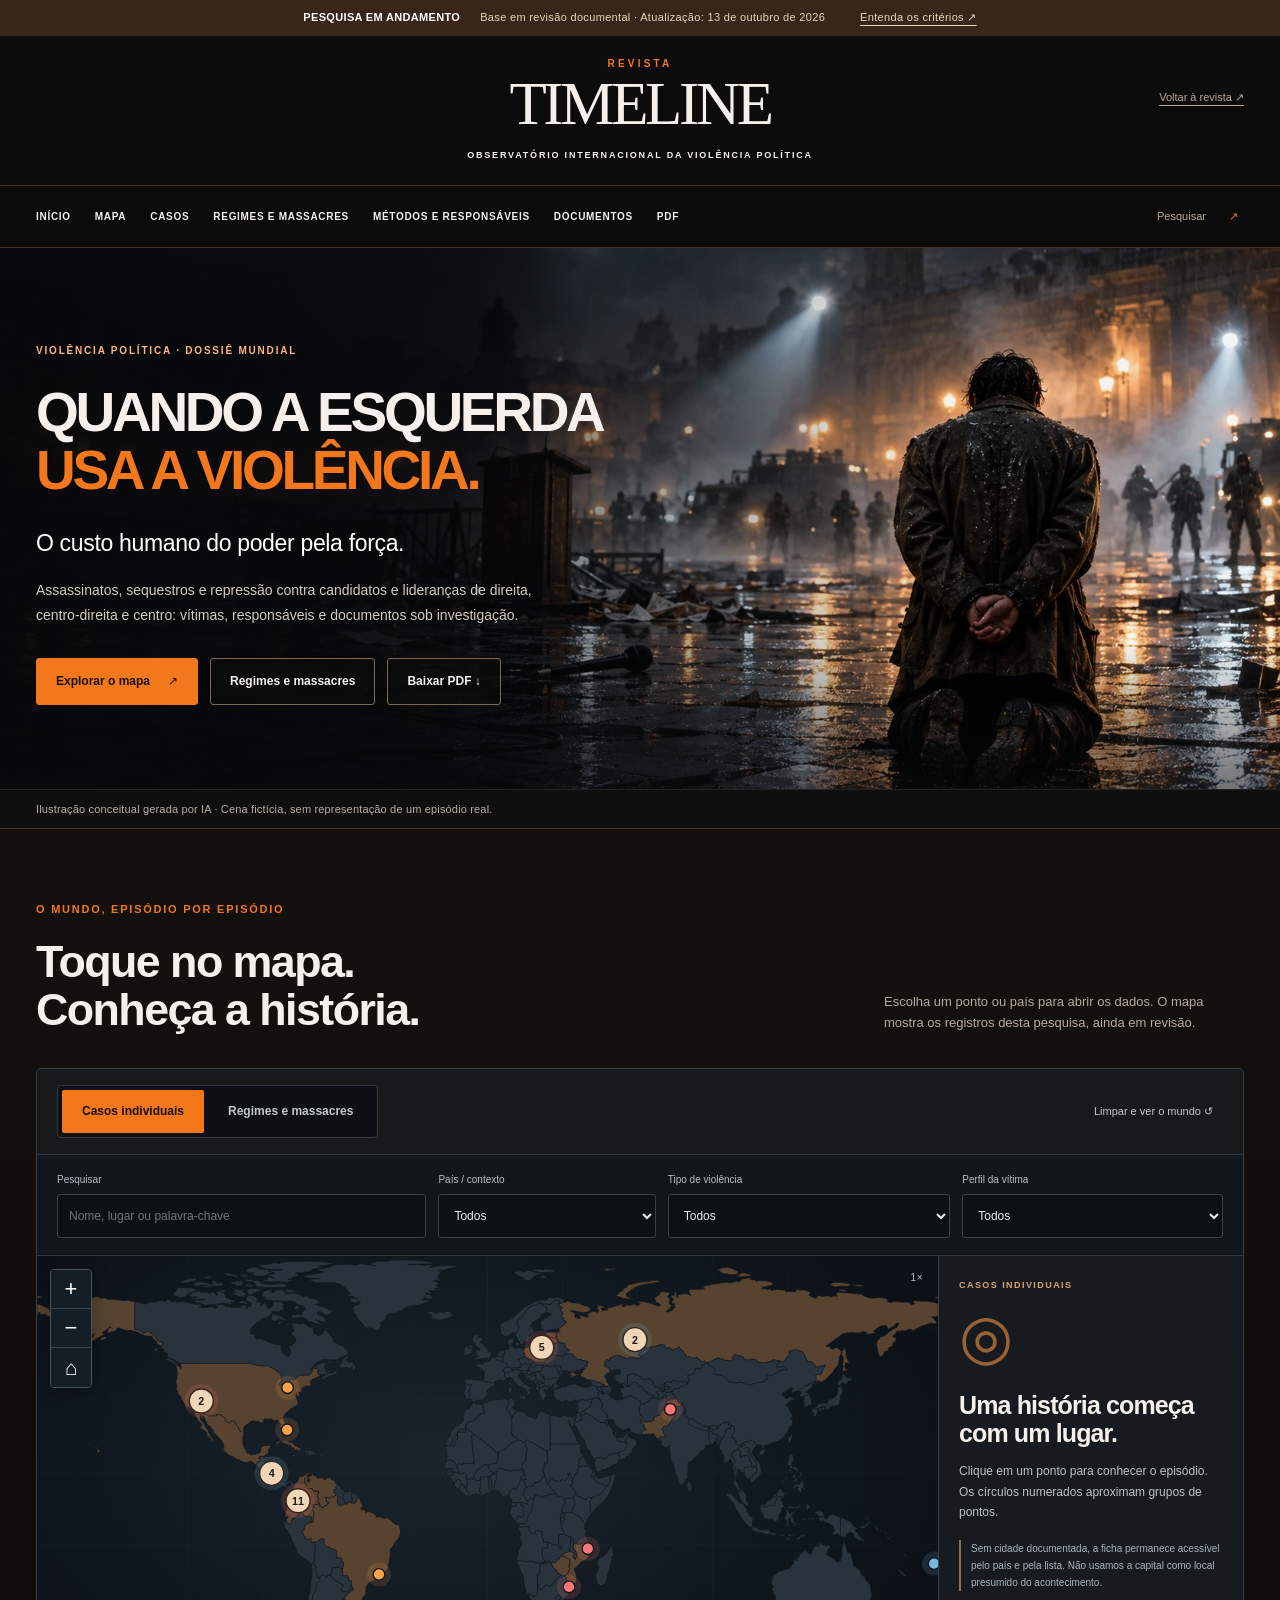
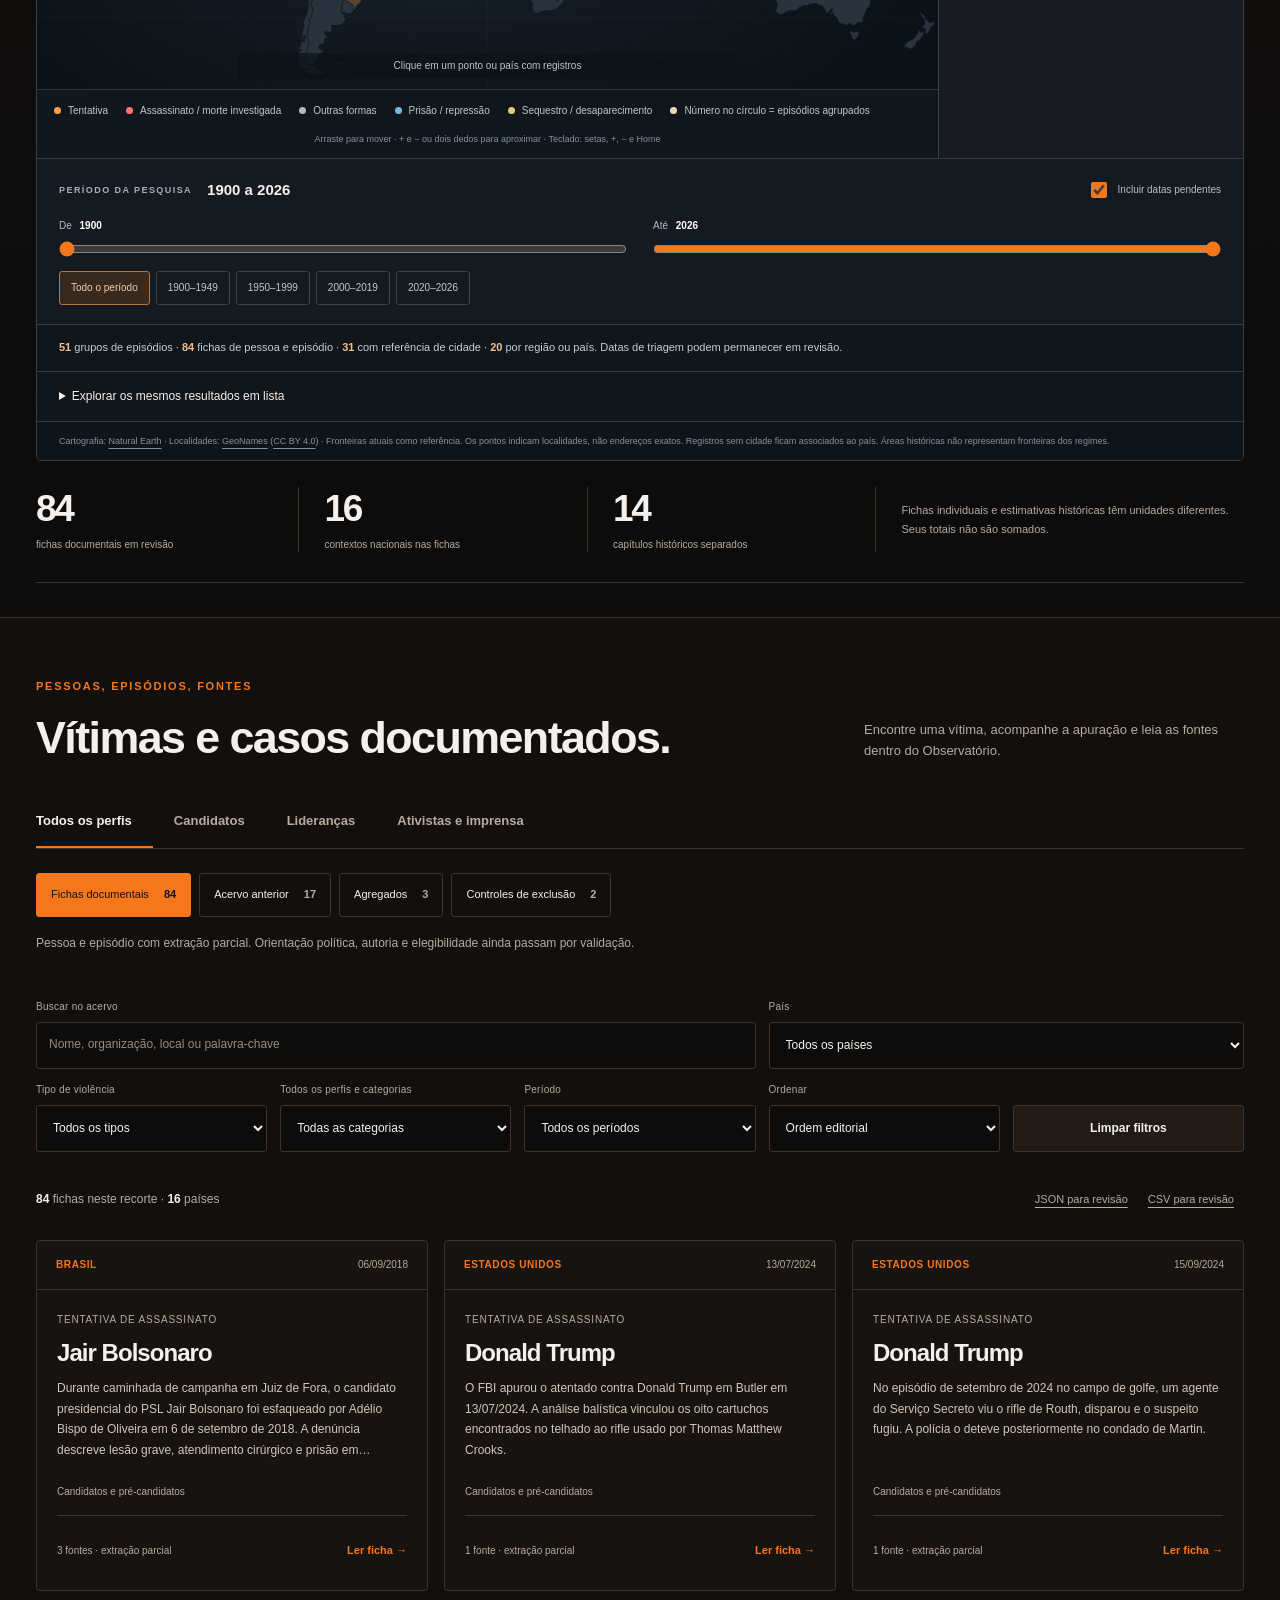
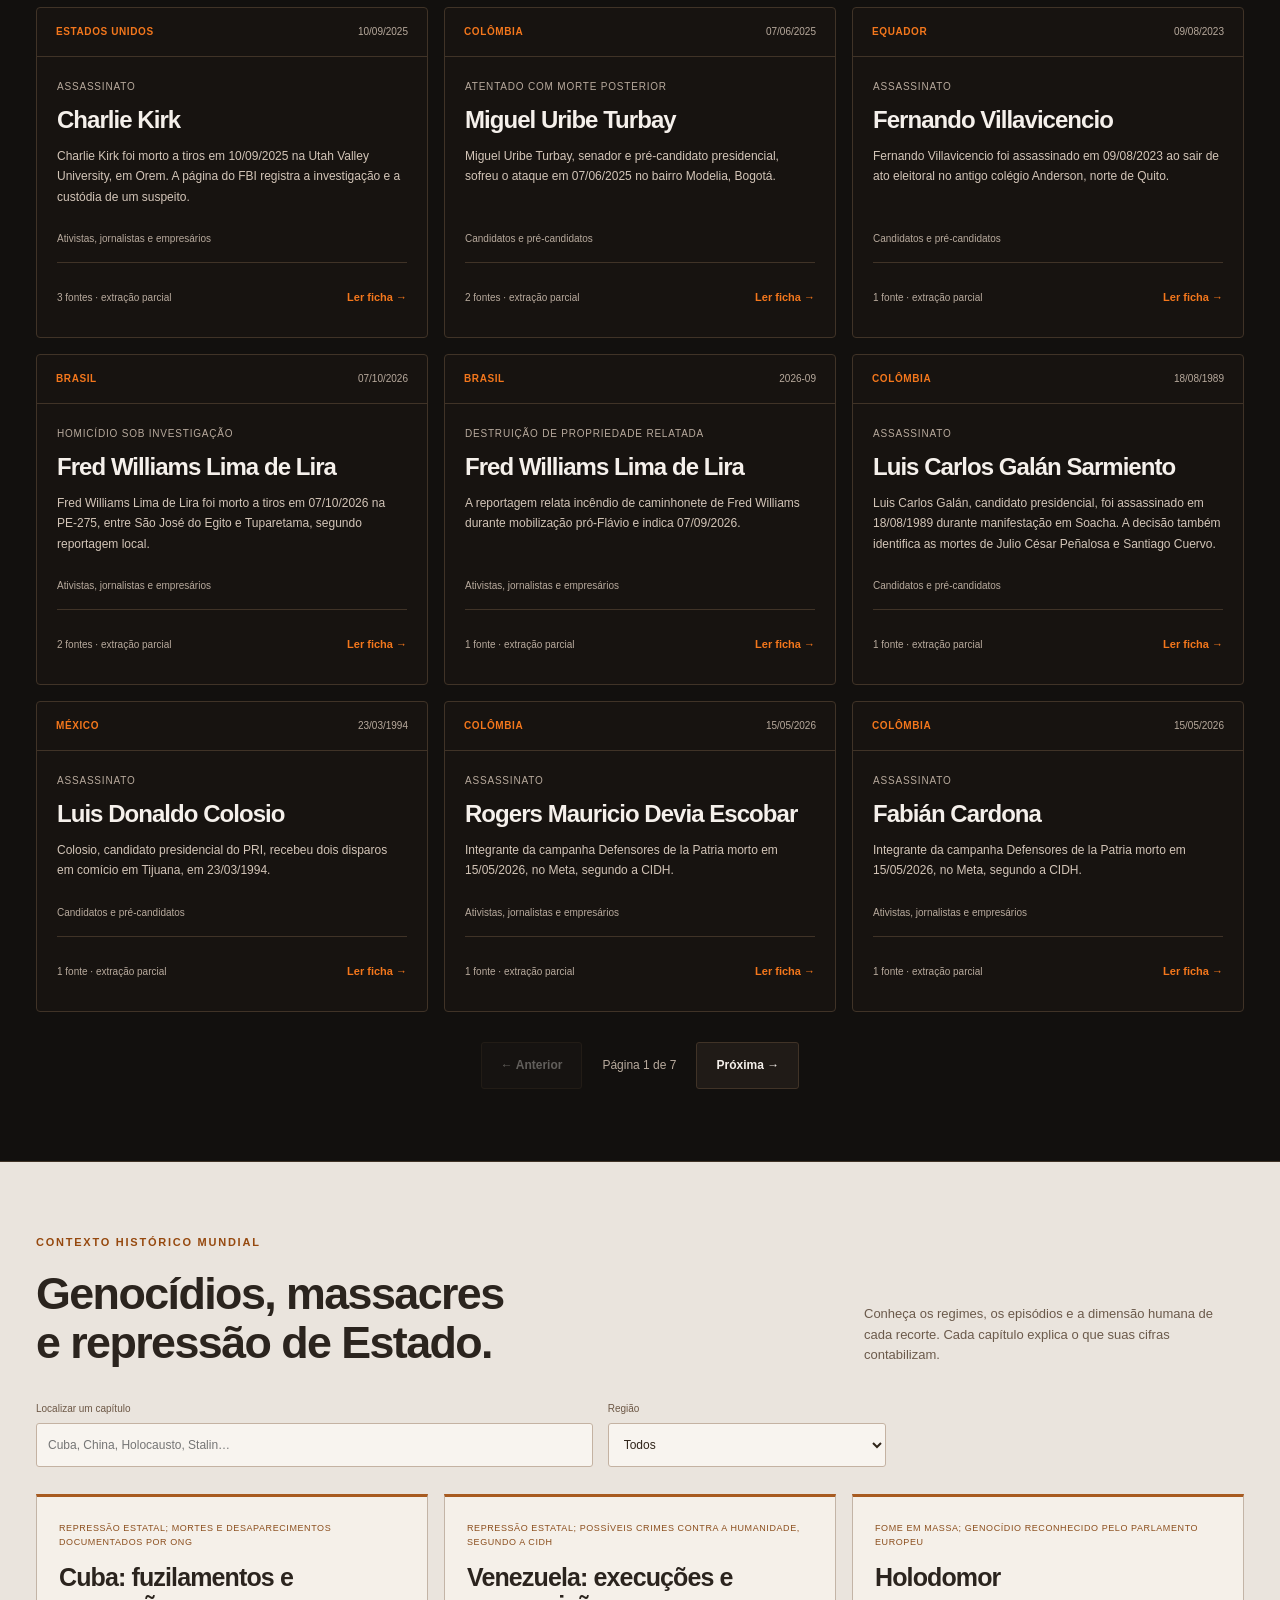
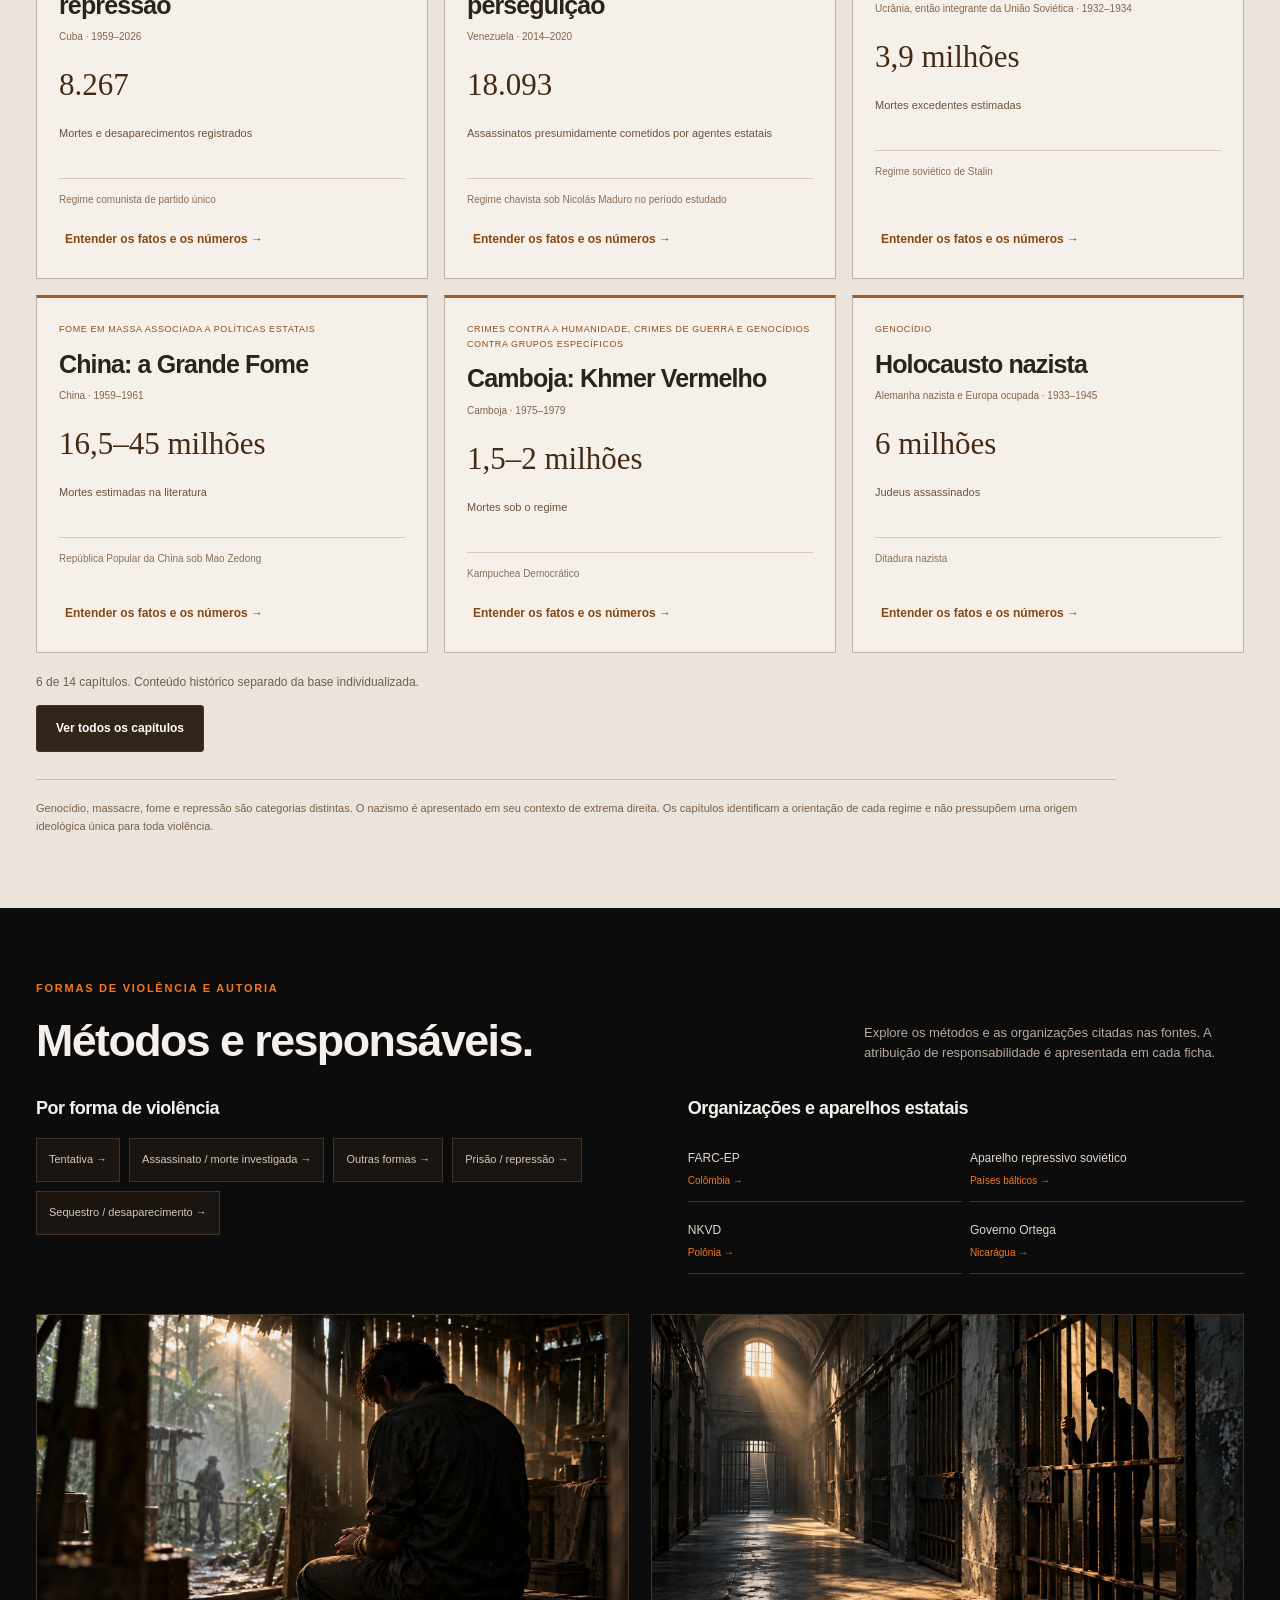
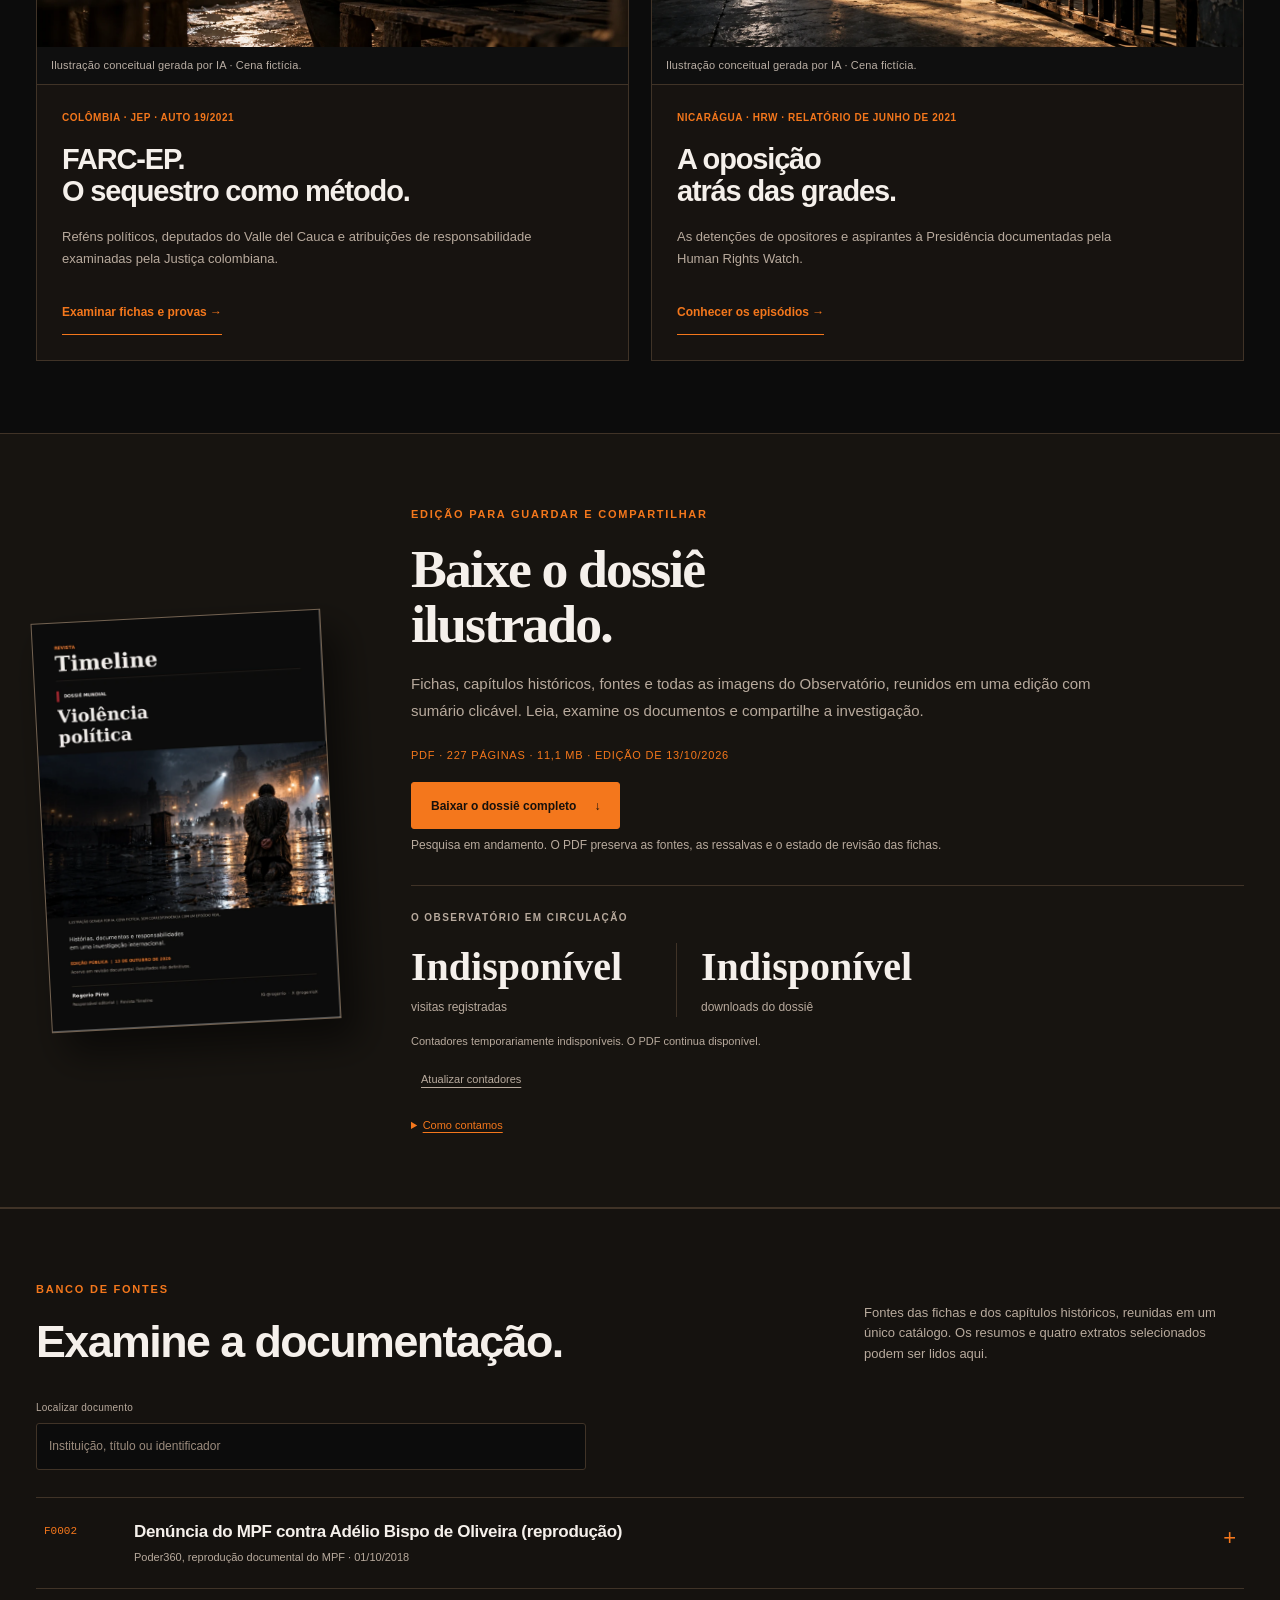
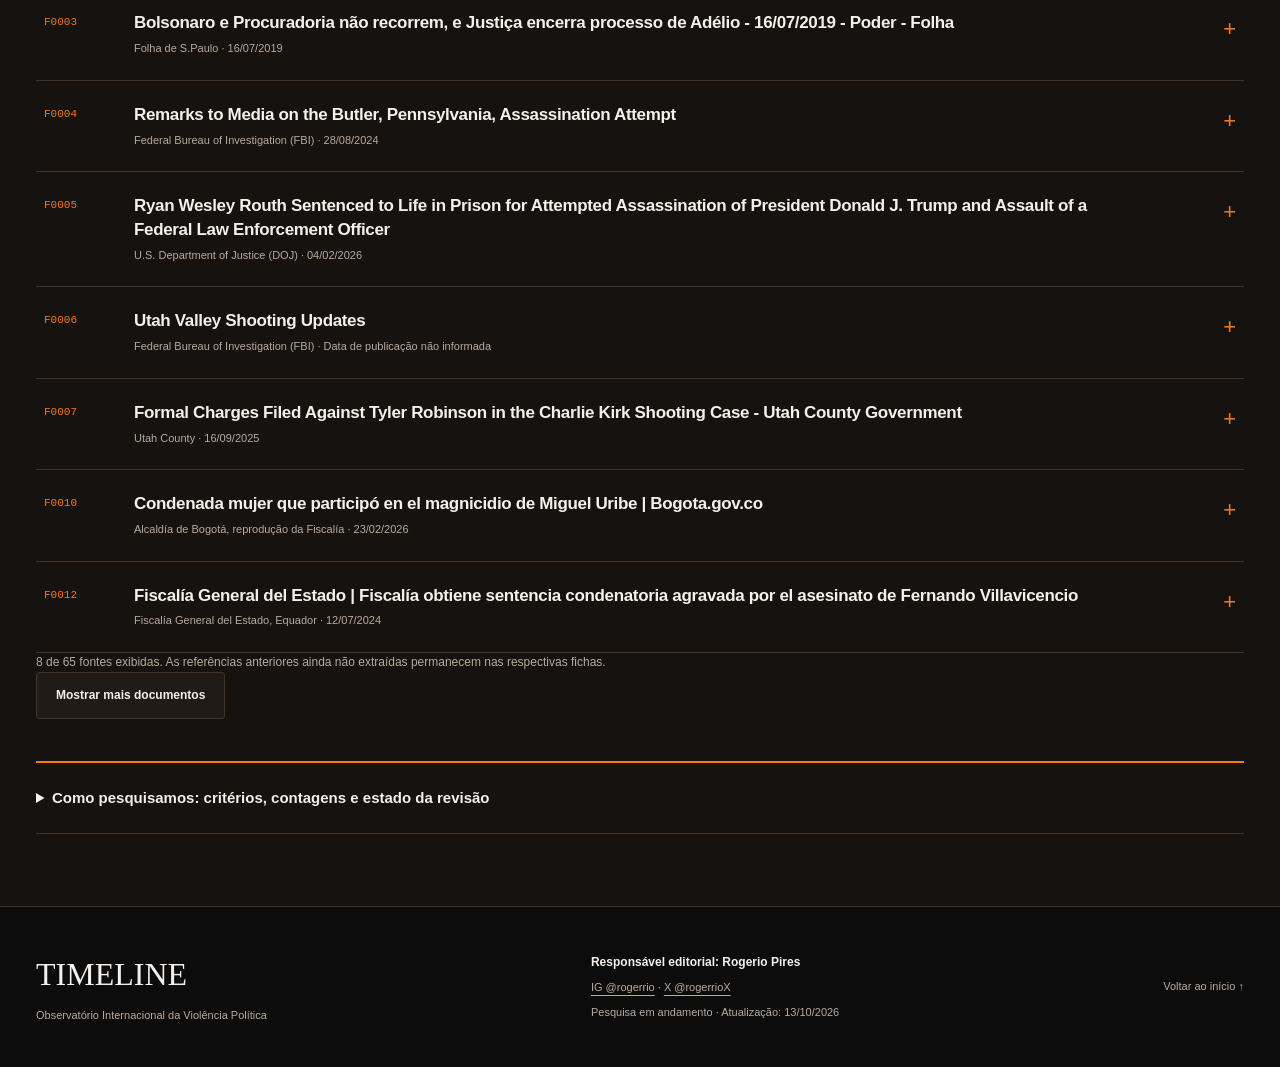
==== commit 183360f4: "Publica dossiê ilustrado e contadores persistentes do Observatório" ====
--- a/index.html
+++ b/index.html
@@ -138,6 +138,30 @@
 @media(max-width:1050px){.nav-links{gap:15px}.nav-links a{font-size:9px}.nav-inner{gap:10px}.explorer-body{grid-template-columns:minmax(0,1fr) 265px}.map-panel{padding:20px 16px}.map-filters{grid-template-columns:1fr 1fr}.map-canvas{min-height:340px}.history-grid{grid-template-columns:repeat(2,minmax(0,1fr))}.map-list{grid-template-columns:repeat(2,minmax(0,1fr))}.research-strip-inner{gap:20px}.research-strip strong{font-size:33px}.map-panel h3{font-size:23px}.hero-copy{width:69%}}
 @media(max-width:760px){.nav-inner{overflow:visible;padding:0 17px;min-height:54px;width:100%}.nav-toggle{display:block;background:transparent;border:0;padding:12px 0;min-height:48px;font-size:12px;font-weight:bold;color:#eee}.nav-links{display:none;position:absolute;top:100%;left:0;right:0;background:#171310;border-bottom:2px solid var(--orange);padding:12px 17px;box-shadow:0 15px 20px #0005;z-index:20}.nav-links.is-open{display:grid;grid-template-columns:1fr 1fr;gap:0 20px}.nav-links a{font-size:11px;padding:13px 0}.nav-search{display:block;min-height:48px;font-size:11px}.nav-search span{margin-left:12px}.hero,.hero-content{min-height:560px}.hero-content{padding-block:47px 87px}.hero-copy{width:100%}.hero h1{font-size:clamp(35px,7.8vw,48px)}.hero-description{max-width:450px;font-size:13px}.hero-shade{background:linear-gradient(90deg,#08090aeb,#08090ac2 40%,#08090a65),linear-gradient(0deg,#08090ac9,transparent 70%)}.hero-visual>img{object-position:67% center}.section{padding-block:50px}.explorer-section{padding-bottom:0}.explorer-toolbar{padding:12px;align-items:flex-start;flex-direction:column;gap:4px}.layer-switch{width:100%}.layer-switch button{flex:1;font-size:11px;padding:9px 6px}.explorer-toolbar>.subtle-button{padding:8px 0;min-height:32px;font-size:10px}.map-filters{padding:13px;gap:10px}.map-filters input,.map-filters select,.history-controls input,.history-controls select{font-size:16px;min-height:46px;padding:10px 7px}.map-filters label>span{font-size:9px}.map-filters .map-search{grid-column:span 2}.map-filters .case-map-filter:last-child{grid-column:span 2}.map-filters.history-layer{grid-template-columns:1fr}.map-filters.history-layer .map-search{grid-column:auto}.explorer-body{display:block}.map-canvas{min-height:285px;height:285px}#world-map{min-height:285px;height:285px;aspect-ratio:auto;padding:0}.map-panel{border-left:0;border-top:1px solid #384049;max-height:380px;padding:20px}.map-empty-icon{display:none}.map-panel h3{font-size:23px;margin-bottom:10px}.map-panel p{font-size:12px}.map-panel .button{width:auto;min-width:180px;margin-top:13px}.map-panel .map-panel-note{margin-top:12px}.map-hover{font-size:9px;bottom:8px}.map-legend{gap:7px 12px;padding:12px;font-size:9px}.map-gesture-hint{font-size:8px}.map-time{padding:16px 13px}.map-time-head{display:block}.map-time-head>div{justify-content:space-between;gap:10px}.undated-toggle{margin-top:12px}.map-ranges{gap:18px}.time-presets{gap:5px}.time-presets button{font-size:9px;padding-inline:9px;min-height:36px}.map-result-status{padding:13px;font-size:10px;line-height:1.7}.map-list-details{padding:0 13px}.map-list-details>summary{font-size:11px}.map-list{grid-template-columns:1fr}.map-credit{padding:12px 13px;font-size:9px}.research-strip{padding-block:24px 10px}.research-strip-inner{grid-template-columns:repeat(3,1fr);gap:12px;padding-bottom:22px}.research-strip-inner>div{padding-right:8px}.research-strip-inner>div:nth-child(3){border:0}.research-strip strong{font-size:30px}.research-strip span{font-size:9px}.research-strip p{grid-column:1/-1;font-size:10px;margin-top:5px}.profile-tabs{margin-bottom:20px;gap:0}.profile-tabs button{font-size:11px;padding:12px 9px 12px 0;margin-right:13px}.history-grid{grid-template-columns:1fr}.history-controls{grid-template-columns:1fr;gap:12px}.history-card{padding:23px}.history-card h3{font-size:27px}.history-card .history-figure{font-size:34px;margin-top:19px}.history-card .history-figure-label{min-height:0;font-size:12px}.history-card .history-class{font-size:10px}.history-note{font-size:11px}.method-browser{grid-template-columns:1fr;gap:28px;margin-bottom:30px}.method-links button{font-size:11px}.criteria-details>summary{font-size:13px;line-height:1.6}.criteria-body{padding:22px 17px}.criteria-body .section-head h2{font-size:28px}.chapter-facts{grid-template-columns:1fr}.chapter-fact strong{font-size:29px}.reader-index{gap:6px}.reader-index button{font-size:10px;min-height:40px;padding:8px 9px}.chapter-meta{gap:6px}.chapter-meta span{font-size:9px}.reader-shell .history-type-note{font-size:11px}}
 @media print{.map-shell,.research-strip,.profile-tabs,.history-controls,.reader-index,.method-browser,.nav-toggle{display:none!important}.history-grid{grid-template-columns:1fr 1fr}.history-card{break-inside:avoid}.history-section{background:white}.history-card{background:white}.history-card button{display:none}#history-dialog[open]{position:static;height:auto;width:100%;overflow:visible;background:white;color:black}body.reading #case-dialog:not([open]),body.reading #history-dialog:not([open]){display:none!important}.chapter-fact{break-inside:avoid}.chapter-facts{display:block}.chapter-fact{margin-block:12px}.reader-main .source-body{display:block}}
+.pdf-download-section{background:#171410;border-block:1px solid var(--line);scroll-margin-top:90px}
+.pdf-download-layout{display:grid;grid-template-columns:minmax(210px,300px) minmax(0,1fr);gap:75px;align-items:center}
+.pdf-cover-link{display:block;max-width:290px;margin-inline:auto;transform:rotate(-3deg);transition:transform .2s;filter:drop-shadow(15px 22px 18px #0008)}
+.pdf-cover-link:hover,.pdf-cover-link:focus-visible{transform:rotate(0)}
+.pdf-cover-link img{display:block;width:100%;height:auto;border:1px solid #736251}
+.pdf-download-copy h2{font:700 clamp(36px,4.2vw,58px)/1.02 Georgia,serif;color:var(--cream);margin:0 0 20px;letter-spacing:-.035em}
+.pdf-download-copy>p:not(.eyebrow):not(.pdf-file-meta):not(.fineprint){max-width:680px;color:var(--muted);font-size:15px;line-height:1.75}
+.pdf-file-meta{font-size:11px;letter-spacing:.07em;text-transform:uppercase;color:var(--orange);margin:23px 0 18px}
+.pdf-download-copy .button{margin-bottom:7px}
+.readership{border-top:1px solid var(--line);padding-top:24px;margin-top:29px}
+.readership-label{font-size:10px;letter-spacing:.14em;font-weight:700;color:var(--muted);margin:0 0 17px}
+.readership-counts{display:grid;grid-template-columns:1fr 1fr;max-width:510px;gap:20px}
+.readership-counts>div+div{border-left:1px solid var(--line);padding-left:24px}
+.readership-counts strong{display:block;color:var(--cream);font:700 clamp(24px,3.2vw,40px)/1.2 Georgia,serif;overflow-wrap:anywhere;font-variant-numeric:tabular-nums}
+.readership-counts span{display:block;color:var(--muted);font-size:12px;margin-top:7px}
+.metrics-status{color:var(--muted);font-size:11px;margin:16px 0 0;line-height:1.5}
+.counter-method{max-width:660px;font-size:11px;line-height:1.7;color:var(--muted);margin-top:15px}
+.counter-method summary{cursor:pointer;text-decoration:underline;text-underline-offset:3px;color:var(--orange)}
+.counter-method p{margin:10px 0 0}
+#metrics-retry{margin-top:8px;font-size:11px}
+@media(max-width:720px){.pdf-download-layout{grid-template-columns:1fr;gap:35px}.pdf-cover-link{max-width:210px}.pdf-download-copy>p:not(.eyebrow):not(.pdf-file-meta):not(.fineprint){font-size:13px}.pdf-download-copy h2{font-size:37px}.readership-counts>div+div{padding-left:18px}.pdf-download-copy .button{width:100%;justify-content:center}.pdf-file-meta{line-height:1.7}}
+@media(prefers-reduced-motion:reduce){.pdf-cover-link{transition:none;transform:none}}
+@media print{.pdf-download-section{display:none}}
+
 </style>
 </head>
 <body>
@@ -145,12 +169,12 @@
 <div class="review-banner"><strong>PESQUISA EM ANDAMENTO</strong><span>Base em revisão documental · Atualização: 13 de outubro de 2026</span><a href="#criterios">Entenda os critérios ↗</a></div>
 <div id="site-content">
 <header class="masthead"><div class="brand"><span>REVISTA</span><a href="https://www.revistatimeline.com/" aria-label="Revista Timeline">TIMELINE</a><p>OBSERVATÓRIO INTERNACIONAL DA VIOLÊNCIA POLÍTICA</p></div><a class="brand-return" href="https://www.revistatimeline.com/">Voltar à revista ↗</a></header>
-<nav class="main-nav" aria-label="Navegação do Observatório"><div class="wrap nav-inner"><button id="nav-toggle" class="nav-toggle" aria-expanded="false" aria-controls="nav-links">☰ Menu</button><div id="nav-links" class="nav-links"><a href="#conteudo">Início</a><a href="#mapa">Mapa</a><a href="#acervo">Casos</a><a href="#regimes">Regimes e massacres</a><a href="#metodos">Métodos e responsáveis</a><a href="#documentos">Documentos</a></div><button id="search-shortcut" class="nav-search" aria-label="Pesquisar no acervo">Pesquisar <span aria-hidden="true">↗</span></button></div></nav>
+<nav class="main-nav" aria-label="Navegação do Observatório"><div class="wrap nav-inner"><button id="nav-toggle" class="nav-toggle" aria-expanded="false" aria-controls="nav-links">☰ Menu</button><div id="nav-links" class="nav-links"><a href="#conteudo">Início</a><a href="#mapa">Mapa</a><a href="#acervo">Casos</a><a href="#regimes">Regimes e massacres</a><a href="#metodos">Métodos e responsáveis</a><a href="#documentos">Documentos</a><a href="#dossie">PDF</a></div><button id="search-shortcut" class="nav-search" aria-label="Pesquisar no acervo">Pesquisar <span aria-hidden="true">↗</span></button></div></nav>
 <main id="conteudo">
 <section class="hero" aria-labelledby="hero-title">
   <figure class="hero-visual"><img src="assets/imagens/repressao.webp" width="1672" height="941" fetchpriority="high" decoding="async" alt="Ilustração conceitual: pessoa de joelhos numa praça sob chuva, diante de agentes ao fundo."><figcaption class="visual-caption"><span class="wrap">Ilustração conceitual gerada por IA · Cena fictícia, sem representação de um episódio real.</span></figcaption></figure>
   <div class="hero-shade" aria-hidden="true"></div>
-  <div class="hero-content wrap"><div class="hero-copy"><p class="eyebrow">VIOLÊNCIA POLÍTICA · DOSSIÊ MUNDIAL</p><h1 id="hero-title">QUANDO A ESQUERDA<br><em>USA A VIOLÊNCIA.</em></h1><p class="hero-deck">O custo humano do poder pela força.</p><p class="hero-description">Assassinatos, sequestros e repressão contra candidatos e lideranças de direita, centro-direita e centro: vítimas, responsáveis e documentos sob investigação.</p><div class="hero-actions"><a class="button primary" href="#mapa">Explorar o mapa <span>↗</span></a><a class="button secondary" href="#regimes">Regimes e massacres</a></div></div></div>
+  <div class="hero-content wrap"><div class="hero-copy"><p class="eyebrow">VIOLÊNCIA POLÍTICA · DOSSIÊ MUNDIAL</p><h1 id="hero-title">QUANDO A ESQUERDA<br><em>USA A VIOLÊNCIA.</em></h1><p class="hero-deck">O custo humano do poder pela força.</p><p class="hero-description">Assassinatos, sequestros e repressão contra candidatos e lideranças de direita, centro-direita e centro: vítimas, responsáveis e documentos sob investigação.</p><div class="hero-actions"><a class="button primary" href="#mapa">Explorar o mapa <span>↗</span></a><a class="button secondary" href="#regimes">Regimes e massacres</a><a class="button secondary" href="downloads/Dossie_Observatorio_Timeline.pdf" download data-dossier-download>Baixar PDF ↓</a></div></div></div>
 </section>
 
 <section id="mapa" class="section explorer-section"><div class="wrap">
@@ -165,7 +189,7 @@
 <p class="map-credit">Cartografia: <a href="https://www.naturalearthdata.com/about/terms-of-use/" target="_blank" rel="noopener noreferrer">Natural Earth</a> · Localidades: <a href="https://www.geonames.org/" target="_blank" rel="noopener noreferrer">GeoNames</a> (<a href="https://creativecommons.org/licenses/by/4.0/" target="_blank" rel="noopener noreferrer">CC BY 4.0</a>) · Fronteiras atuais como referência. Os pontos indicam localidades, não endereços exatos. Registros sem cidade ficam associados ao país. Áreas históricas não representam fronteiras dos regimes.</p>
 </div></div></section>
 
-<section class="research-strip" aria-label="Dimensão desta prévia"><div class="wrap research-strip-inner"><div><strong id="stat-cases">84</strong><span>fichas documentais em revisão</span></div><div><strong id="stat-contexts">16</strong><span>contextos nacionais nas fichas</span></div><div><strong id="stat-chapters">14</strong><span>capítulos históricos separados</span></div><p>Fichas individuais e estimativas históricas têm unidades diferentes. Seus totais não são somados.</p></div></section>
+<section class="research-strip" aria-label="Dimensão desta pesquisa"><div class="wrap research-strip-inner"><div><strong id="stat-cases">84</strong><span>fichas documentais em revisão</span></div><div><strong id="stat-contexts">16</strong><span>contextos nacionais nas fichas</span></div><div><strong id="stat-chapters">14</strong><span>capítulos históricos separados</span></div><p>Fichas individuais e estimativas históricas têm unidades diferentes. Seus totais não são somados.</p></div></section>
 
 <section id="acervo" class="section archive-section"><div class="wrap"><div class="section-head"><div><p class="eyebrow">PESSOAS, EPISÓDIOS, FONTES</p><h2>Vítimas e casos documentados.</h2></div><p>Encontre uma vítima, acompanhe a apuração e leia as fontes dentro do Observatório.</p></div>
 <div id="profile-tabs" class="profile-tabs" role="group" aria-label="Perfil da vítima"><button data-profile="" aria-pressed="true">Todos os perfis</button><button data-profile="A" aria-pressed="false">Candidatos</button><button data-profile="B" aria-pressed="false">Lideranças</button><button data-profile="D" aria-pressed="false">Ativistas e imprensa</button></div>
@@ -182,6 +206,30 @@
 <article class="dossier-card"><figure class="dossier-visual"><img src="assets/imagens/cativeiro.webp" width="1672" height="941" loading="lazy" decoding="async" alt="Ilustração conceitual: adulto com as mãos amarradas em um abrigo isolado na floresta."><figcaption class="visual-caption">Ilustração conceitual gerada por IA · Cena fictícia.</figcaption></figure><div class="dossier-body"><span class="tag">COLÔMBIA · JEP · AUTO 19/2021</span><h3>FARC-EP.<br>O sequestro como método.</h3><p>Reféns políticos, deputados do Valle del Cauca e atribuições de responsabilidade examinadas pela Justiça colombiana.</p><button class="text-button" data-dossier="F0045">Examinar fichas e provas →</button></div></article>
 <article class="dossier-card"><figure class="dossier-visual"><img src="assets/imagens/prisao.webp" width="1672" height="941" loading="lazy" decoding="async" alt="Ilustração conceitual: pessoa atrás de grades em um corredor de prisão, iluminado por uma janela alta."><figcaption class="visual-caption">Ilustração conceitual gerada por IA · Cena fictícia.</figcaption></figure><div class="dossier-body"><span class="tag">NICARÁGUA · HRW · RELATÓRIO DE JUNHO DE 2021</span><h3>A oposição<br>atrás das grades.</h3><p>As detenções de opositores e aspirantes à Presidência documentadas pela Human Rights Watch.</p><button class="text-button" data-dossier="F0027">Conhecer os episódios →</button></div></article>
 </div></section>
+
+
+<section id="dossie" class="section pdf-download-section" aria-labelledby="pdf-title">
+<div class="wrap pdf-download-layout">
+<a class="pdf-cover-link" href="downloads/Dossie_Observatorio_Timeline.pdf" download data-dossier-download aria-label="Baixar o dossiê completo em PDF">
+<img src="assets/imagens/dossie-capa.webp" width="800" height="1132" loading="lazy" decoding="async" alt="Capa do dossiê ilustrado do Observatório da Revista Timeline."></a>
+<div class="pdf-download-copy"><p class="eyebrow">EDIÇÃO PARA GUARDAR E COMPARTILHAR</p>
+<h2 id="pdf-title">Baixe o dossiê<br>ilustrado.</h2>
+<p>Fichas, capítulos históricos, fontes e todas as imagens do Observatório, reunidos em uma edição com sumário clicável. Leia, examine os documentos e compartilhe a investigação.</p>
+<p class="pdf-file-meta">PDF · 227 páginas · 11,1 MB · Edição de 13/10/2026</p>
+<a class="button primary" href="downloads/Dossie_Observatorio_Timeline.pdf" download data-dossier-download>Baixar o dossiê completo <span aria-hidden="true">↓</span></a>
+<p class="fineprint">Pesquisa em andamento. O PDF preserva as fontes, as ressalvas e o estado de revisão das fichas.</p>
+<div class="readership" aria-label="Contadores de leitura do Observatório">
+<p class="readership-label">O OBSERVATÓRIO EM CIRCULAÇÃO</p>
+<div class="readership-counts" aria-live="polite" aria-atomic="true">
+<div><strong id="counter-visitas">…</strong><span>visitas registradas</span></div>
+<div><strong id="counter-pdf">…</strong><span>downloads do dossiê</span></div></div>
+<p id="metrics-status" class="metrics-status" role="status">Carregando contadores…</p>
+<button id="metrics-retry" class="subtle-button" type="button" hidden>Atualizar contadores</button>
+<details class="counter-method"><summary>Como contamos</summary>
+<p>Contagem iniciada em 13/10/2026, sem estimar acessos anteriores. Visitas são reunidas em sessões de 30 minutos desde o último carregamento, no mesmo navegador. Downloads registram cliques nos botões de baixar, não a conclusão do arquivo; acessos diretos ao PDF ficam fora dessa contagem. Sem o armazenamento local, recarregamentos podem ser contados separadamente.</p>
+<p>Os totais são compartilhados entre os visitantes. A aplicação grava somente um identificador aleatório, o tipo de evento e o horário para evitar reenvios duplicados. Não grava nome, e-mail ou IP para os contadores.</p></details>
+<noscript><p class="metrics-status">Ative o JavaScript para consultar os contadores. O PDF pode ser baixado pelo botão acima.</p></noscript>
+</div></div></div></section>
 
 <section id="documentos" class="section documents-section"><div class="wrap"><div class="section-head"><div><p class="eyebrow">BANCO DE FONTES</p><h2>Examine a documentação.</h2></div><p>Fontes das fichas e dos capítulos históricos, reunidas em um único catálogo. Os resumos e quatro extratos selecionados podem ser lidos aqui.</p></div><label class="source-search"><span>Localizar documento</span><input id="source-q" type="search" placeholder="Instituição, título ou identificador"></label><div id="source-list" class="source-list"></div><p id="source-status" class="fineprint" aria-live="polite"></p><button id="more-sources" class="button secondary">Mostrar mais documentos</button><details id="criterios" class="criteria-details"><summary>Como pesquisamos: critérios, contagens e estado da revisão</summary><div class="criteria-body"><div class="section-head"><div><p class="eyebrow">CRITÉRIOS E TRANSPARÊNCIA</p><h2>Firme no que está provado.<br>Preciso no que falta apurar.</h2></div><p>O recorte editorial orienta a pesquisa. A documentação determina o que pode ser afirmado sobre cada episódio e responsável.</p></div><div class="principles"><article><span>01</span><h3>Vítima e agressor são eixos distintos.</h3><p>A orientação da vítima não determina a do autor. Cargo, candidatura, partido, autoria e vínculo ideológico precisam de comprovação própria.</p></article><article><span>02</span><h3>Acusação tem nome e data.</h3><p>Indiciamento, denúncia, relatório de direitos humanos e condenação aparecem com a natureza da fonte. A data de consulta não atualiza uma conclusão antiga.</p></article><article><span>03</span><h3>Uma contagem precisa de unidade.</h3><p>Uma operação pode atingir várias pessoas. Episódios diferentes da mesma vítima permanecem separados. Agregados de mensagens não são somados às ocorrências.</p></article></div>
 <div class="research-progress"><div><p class="eyebrow">ANDAMENTO DA PESQUISA</p><h3>Base em validação.</h3><p>Próxima etapa: concluir classificação, elegibilidade e auditoria antes da publicação.</p></div><dl><div><dt>Fichas no inventário</dt><dd>226</dd></div><div><dt>Com extração parcial</dt><dd>89</dd></div><div><dt>Fontes com extração</dt><dd>32</dd></div><div><dt>Validações integrais concluídas</dt><dd>0</dd></div></dl></div>
@@ -526,4 +574,5 @@
   window.ObservatoryExplorer=Object.freeze({getState:()=>({...ms}),getView:()=>({...view}),groups:locations,chapters:H,filterGroups:filteredLocations,filterChapters:()=>filteredChapters(),clusters:()=>currentClusters,selectEvent:showEvent,selectCountry:showCountry,selectChapter:showChapterOnMap,openChapter,project});
 })();
 </script>
+<script src="assets/observatorio-metrics.js" defer></script>
 </body></html>
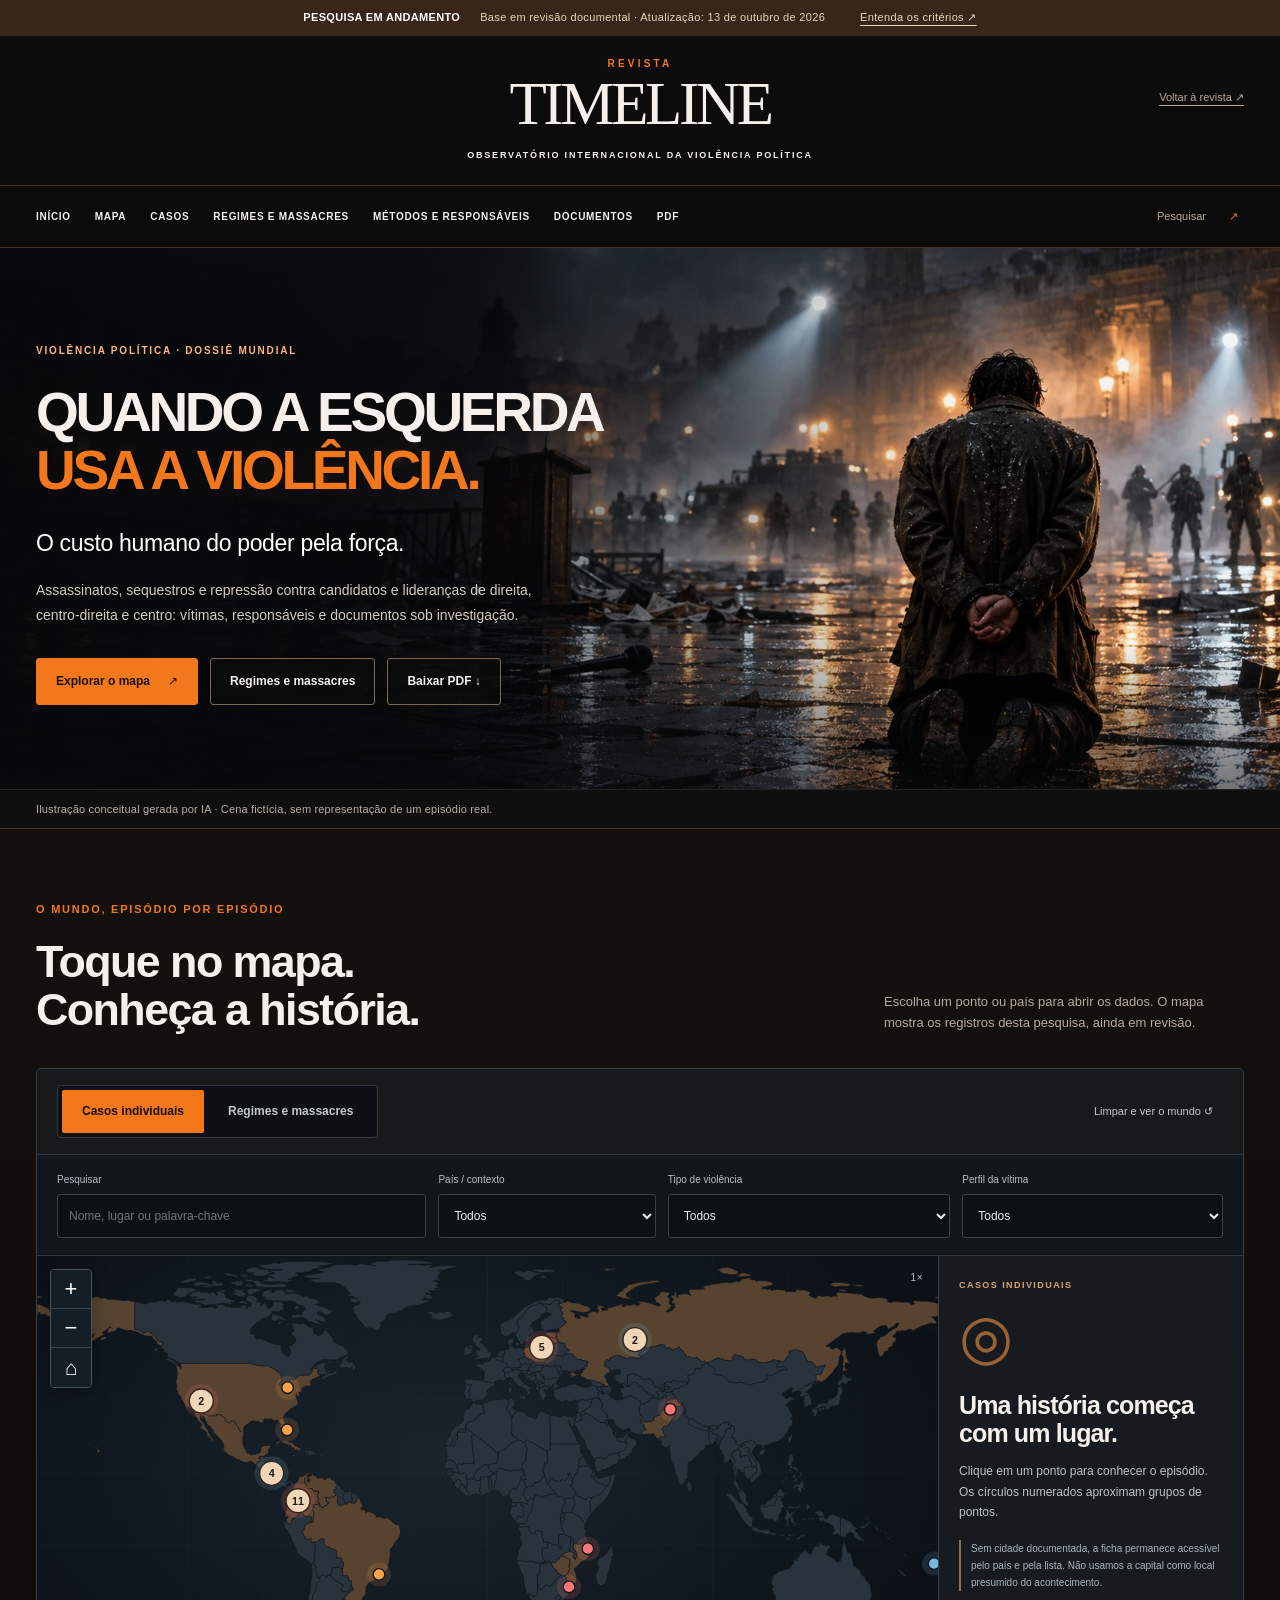
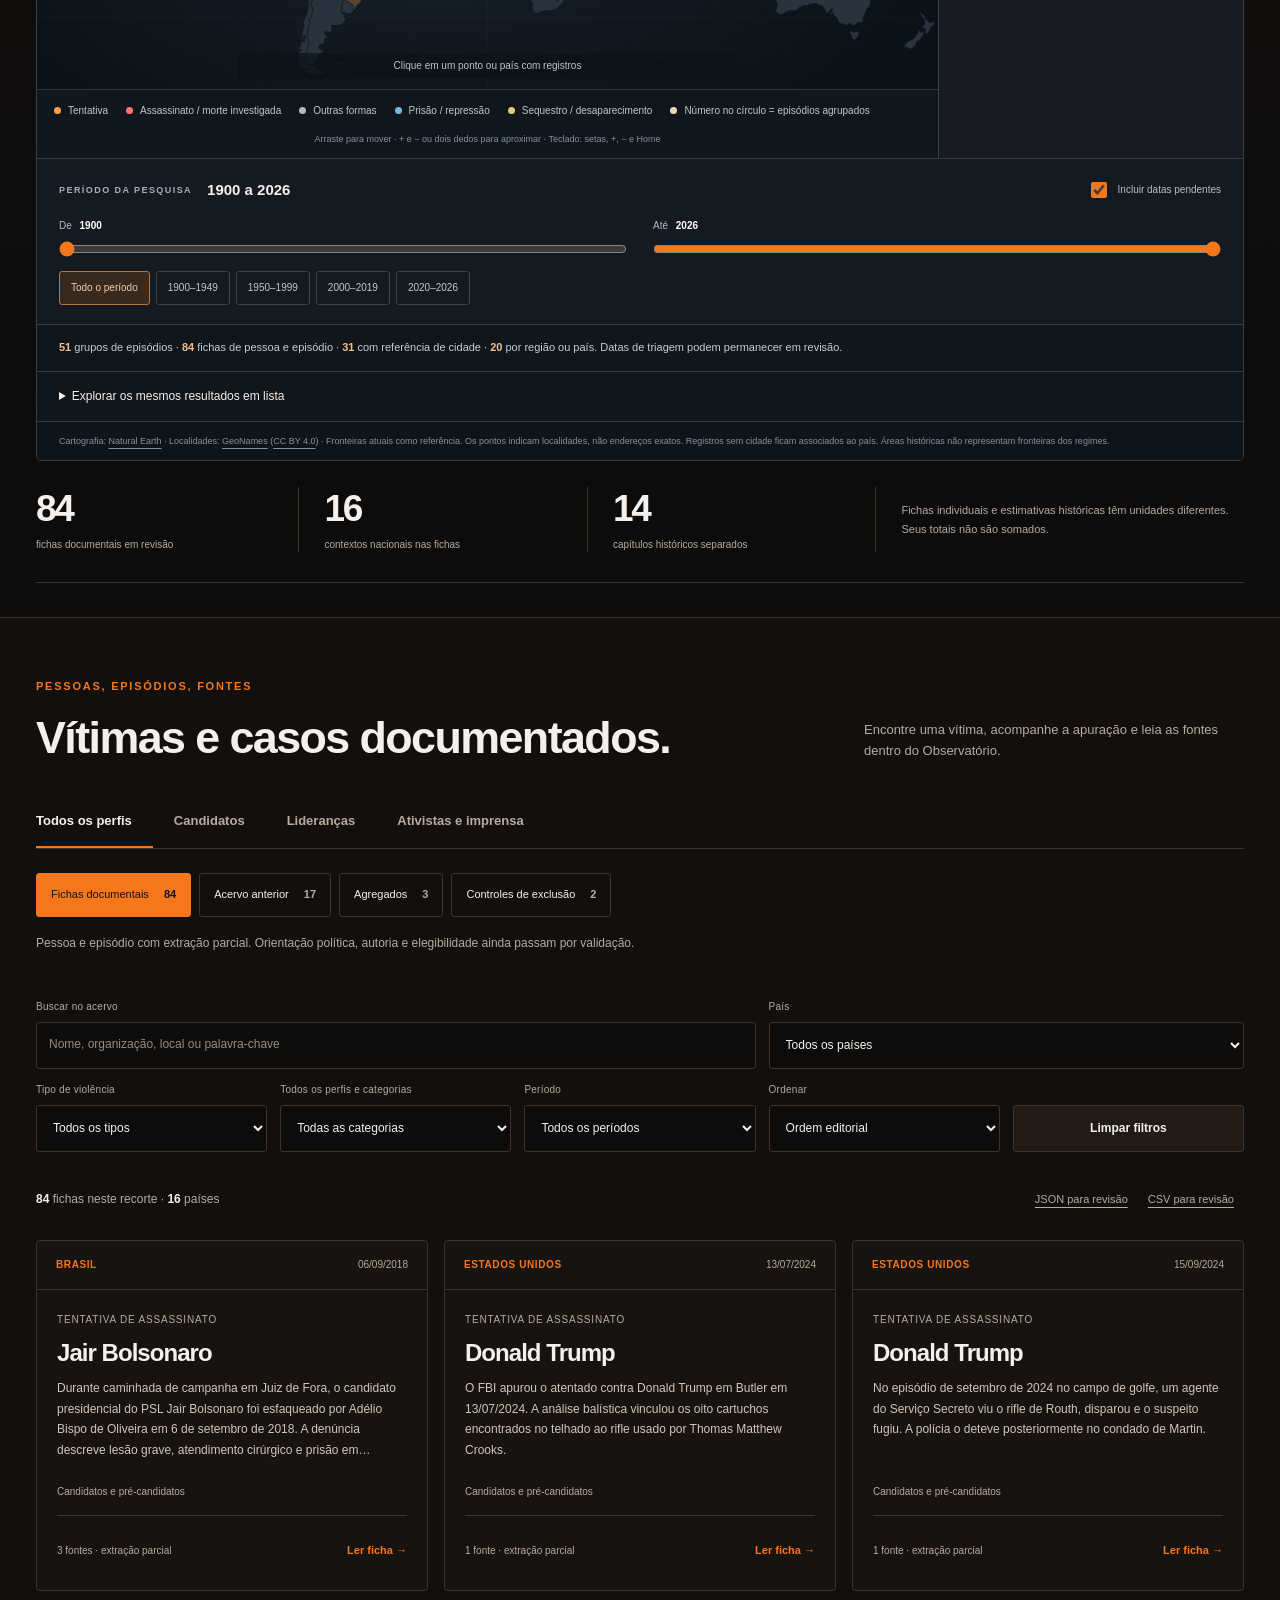
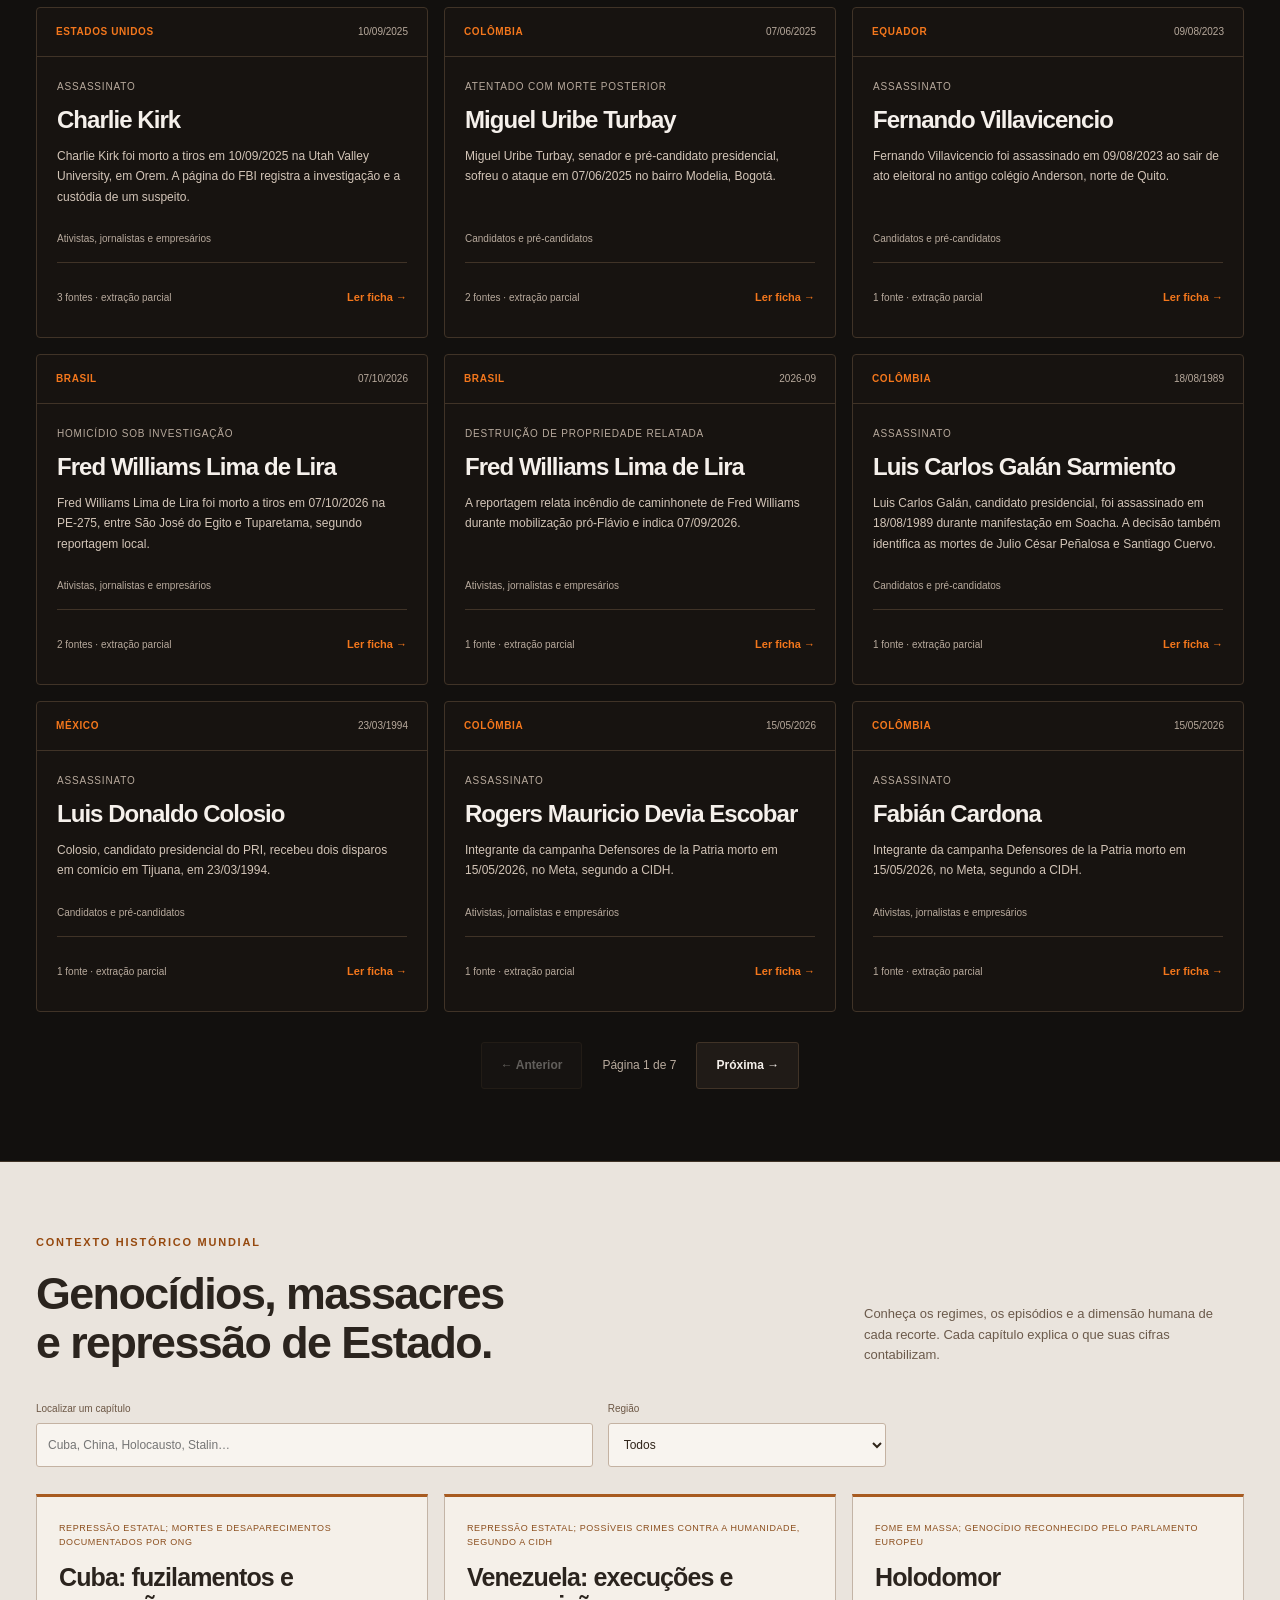
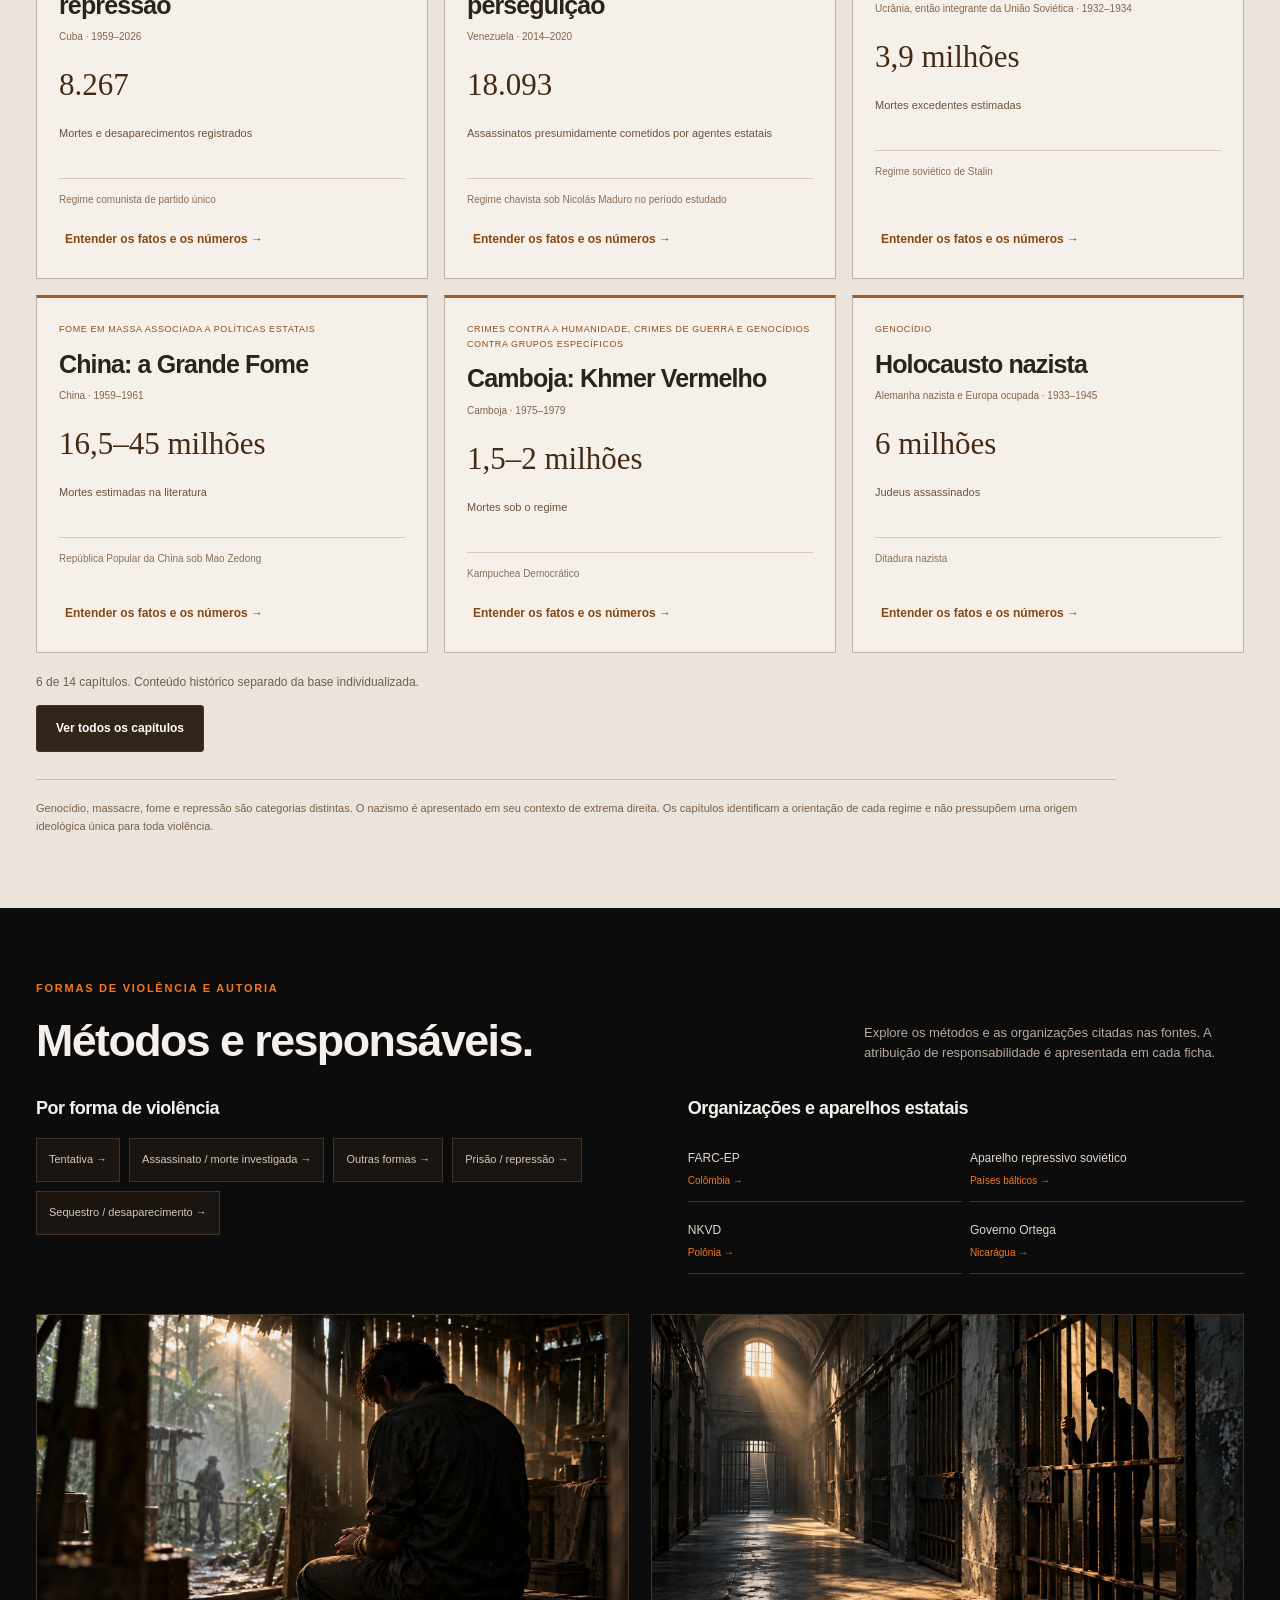
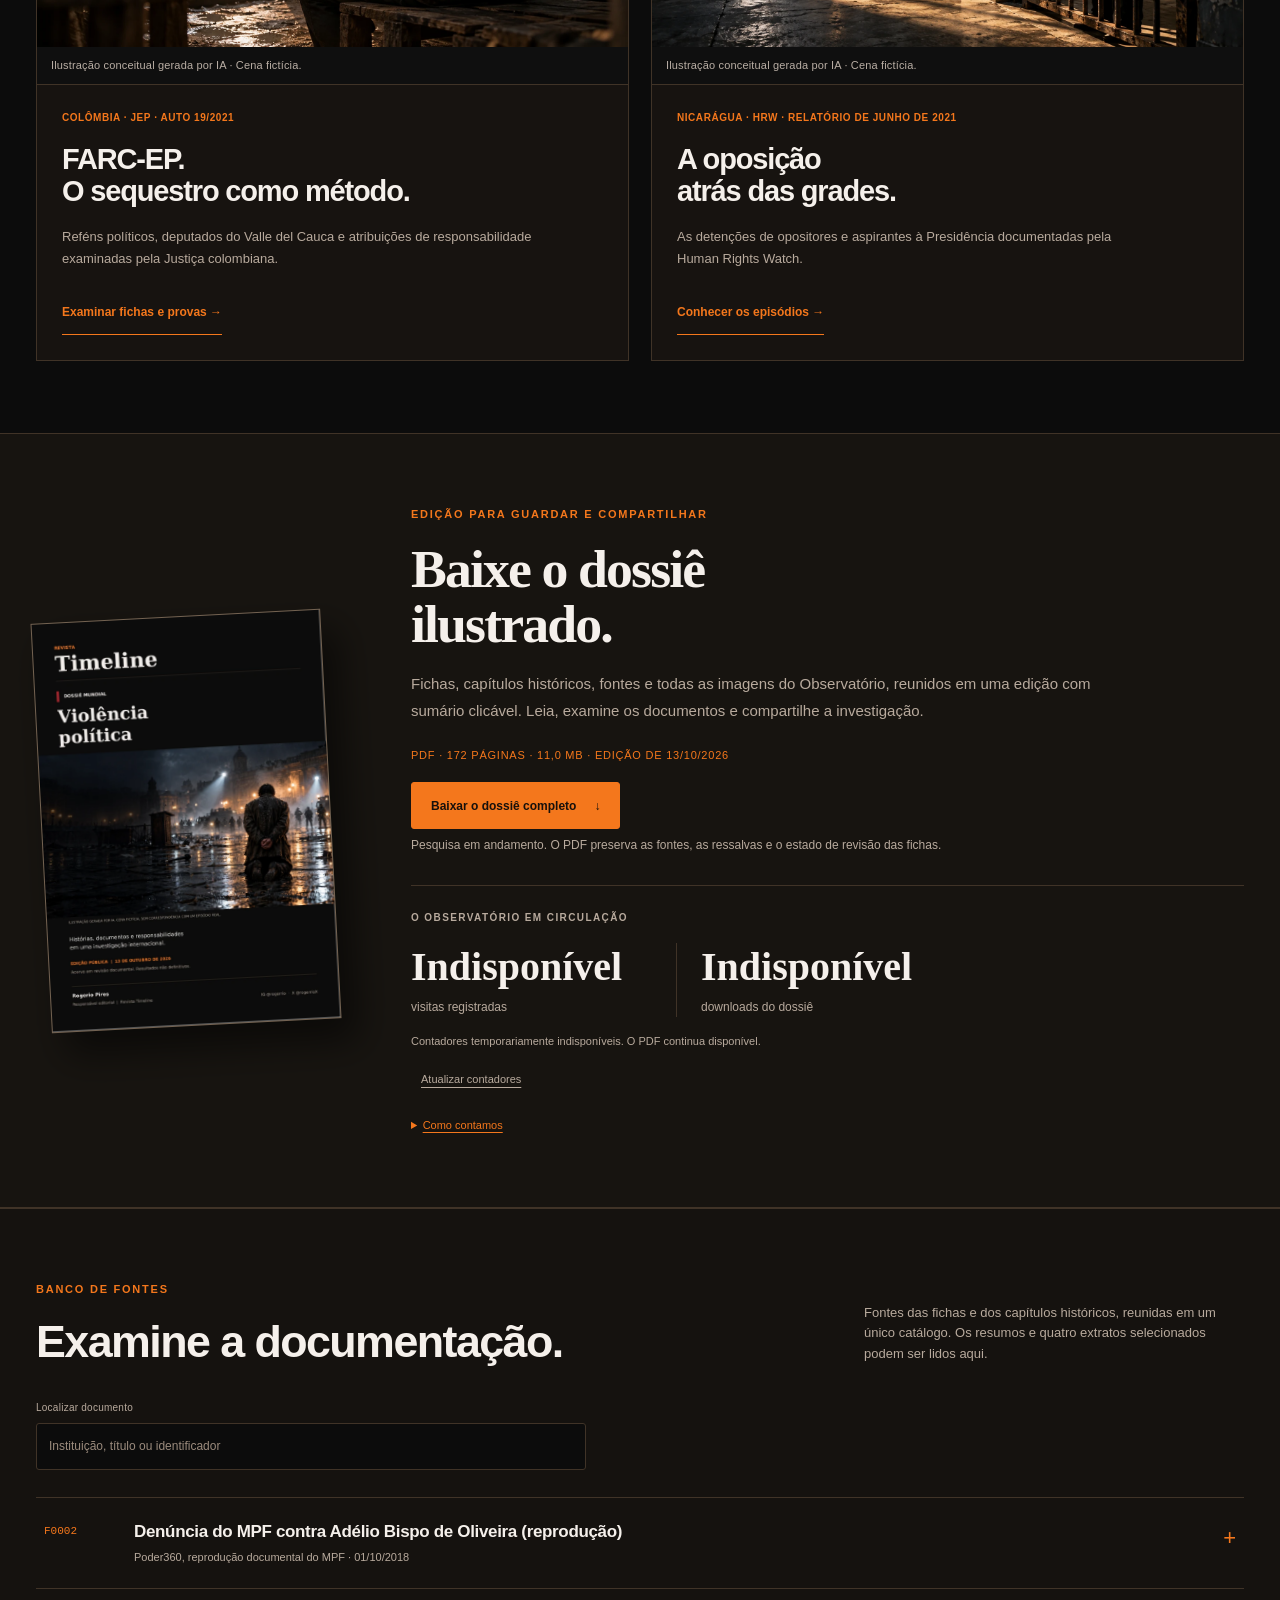
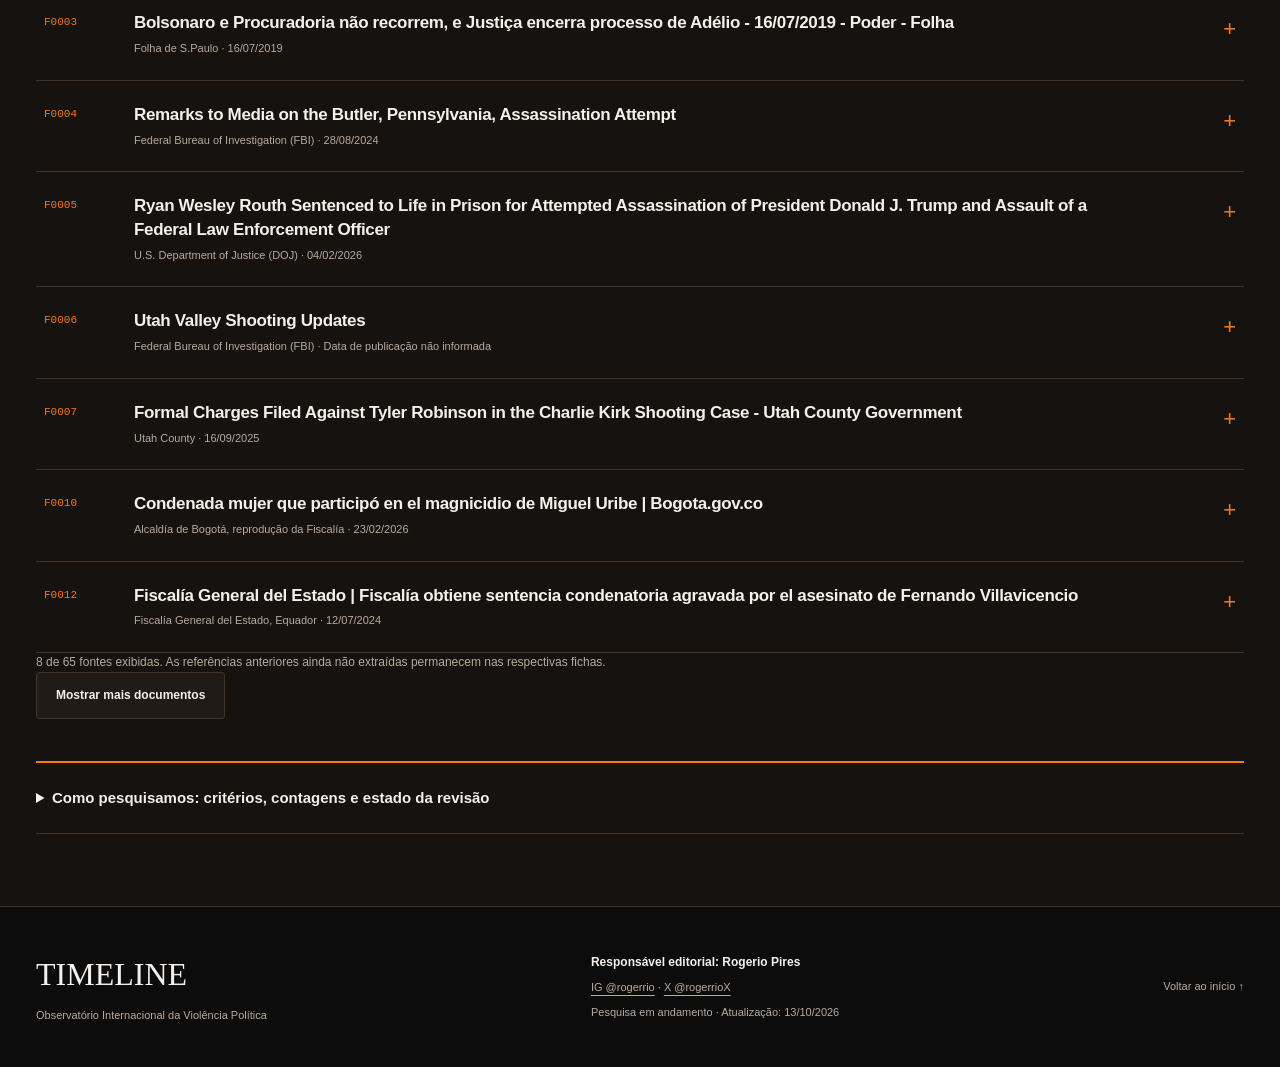
==== commit bbc739a0: "Ajusta diagramação do dossiê para 172 páginas, preservando a capa" ====
--- a/index.html
+++ b/index.html
@@ -174,7 +174,7 @@
 <section class="hero" aria-labelledby="hero-title">
   <figure class="hero-visual"><img src="assets/imagens/repressao.webp" width="1672" height="941" fetchpriority="high" decoding="async" alt="Ilustração conceitual: pessoa de joelhos numa praça sob chuva, diante de agentes ao fundo."><figcaption class="visual-caption"><span class="wrap">Ilustração conceitual gerada por IA · Cena fictícia, sem representação de um episódio real.</span></figcaption></figure>
   <div class="hero-shade" aria-hidden="true"></div>
-  <div class="hero-content wrap"><div class="hero-copy"><p class="eyebrow">VIOLÊNCIA POLÍTICA · DOSSIÊ MUNDIAL</p><h1 id="hero-title">QUANDO A ESQUERDA<br><em>USA A VIOLÊNCIA.</em></h1><p class="hero-deck">O custo humano do poder pela força.</p><p class="hero-description">Assassinatos, sequestros e repressão contra candidatos e lideranças de direita, centro-direita e centro: vítimas, responsáveis e documentos sob investigação.</p><div class="hero-actions"><a class="button primary" href="#mapa">Explorar o mapa <span>↗</span></a><a class="button secondary" href="#regimes">Regimes e massacres</a><a class="button secondary" href="downloads/Dossie_Observatorio_Timeline.pdf" download data-dossier-download>Baixar PDF ↓</a></div></div></div>
+  <div class="hero-content wrap"><div class="hero-copy"><p class="eyebrow">VIOLÊNCIA POLÍTICA · DOSSIÊ MUNDIAL</p><h1 id="hero-title">QUANDO A ESQUERDA<br><em>USA A VIOLÊNCIA.</em></h1><p class="hero-deck">O custo humano do poder pela força.</p><p class="hero-description">Assassinatos, sequestros e repressão contra candidatos e lideranças de direita, centro-direita e centro: vítimas, responsáveis e documentos sob investigação.</p><div class="hero-actions"><a class="button primary" href="#mapa">Explorar o mapa <span>↗</span></a><a class="button secondary" href="#regimes">Regimes e massacres</a><a class="button secondary" href="downloads/Dossie_Observatorio_Timeline.pdf?v=f675c5c683b7" download data-dossier-download>Baixar PDF ↓</a></div></div></div>
 </section>
 
 <section id="mapa" class="section explorer-section"><div class="wrap">
@@ -210,13 +210,13 @@
 
 <section id="dossie" class="section pdf-download-section" aria-labelledby="pdf-title">
 <div class="wrap pdf-download-layout">
-<a class="pdf-cover-link" href="downloads/Dossie_Observatorio_Timeline.pdf" download data-dossier-download aria-label="Baixar o dossiê completo em PDF">
+<a class="pdf-cover-link" href="downloads/Dossie_Observatorio_Timeline.pdf?v=f675c5c683b7" download data-dossier-download aria-label="Baixar o dossiê completo em PDF">
 <img src="assets/imagens/dossie-capa.webp" width="800" height="1132" loading="lazy" decoding="async" alt="Capa do dossiê ilustrado do Observatório da Revista Timeline."></a>
 <div class="pdf-download-copy"><p class="eyebrow">EDIÇÃO PARA GUARDAR E COMPARTILHAR</p>
 <h2 id="pdf-title">Baixe o dossiê<br>ilustrado.</h2>
 <p>Fichas, capítulos históricos, fontes e todas as imagens do Observatório, reunidos em uma edição com sumário clicável. Leia, examine os documentos e compartilhe a investigação.</p>
-<p class="pdf-file-meta">PDF · 227 páginas · 11,1 MB · Edição de 13/10/2026</p>
-<a class="button primary" href="downloads/Dossie_Observatorio_Timeline.pdf" download data-dossier-download>Baixar o dossiê completo <span aria-hidden="true">↓</span></a>
+<p class="pdf-file-meta">PDF · 172 páginas · 11,0 MB · Edição de 13/10/2026</p>
+<a class="button primary" href="downloads/Dossie_Observatorio_Timeline.pdf?v=f675c5c683b7" download data-dossier-download>Baixar o dossiê completo <span aria-hidden="true">↓</span></a>
 <p class="fineprint">Pesquisa em andamento. O PDF preserva as fontes, as ressalvas e o estado de revisão das fichas.</p>
 <div class="readership" aria-label="Contadores de leitura do Observatório">
 <p class="readership-label">O OBSERVATÓRIO EM CIRCULAÇÃO</p>
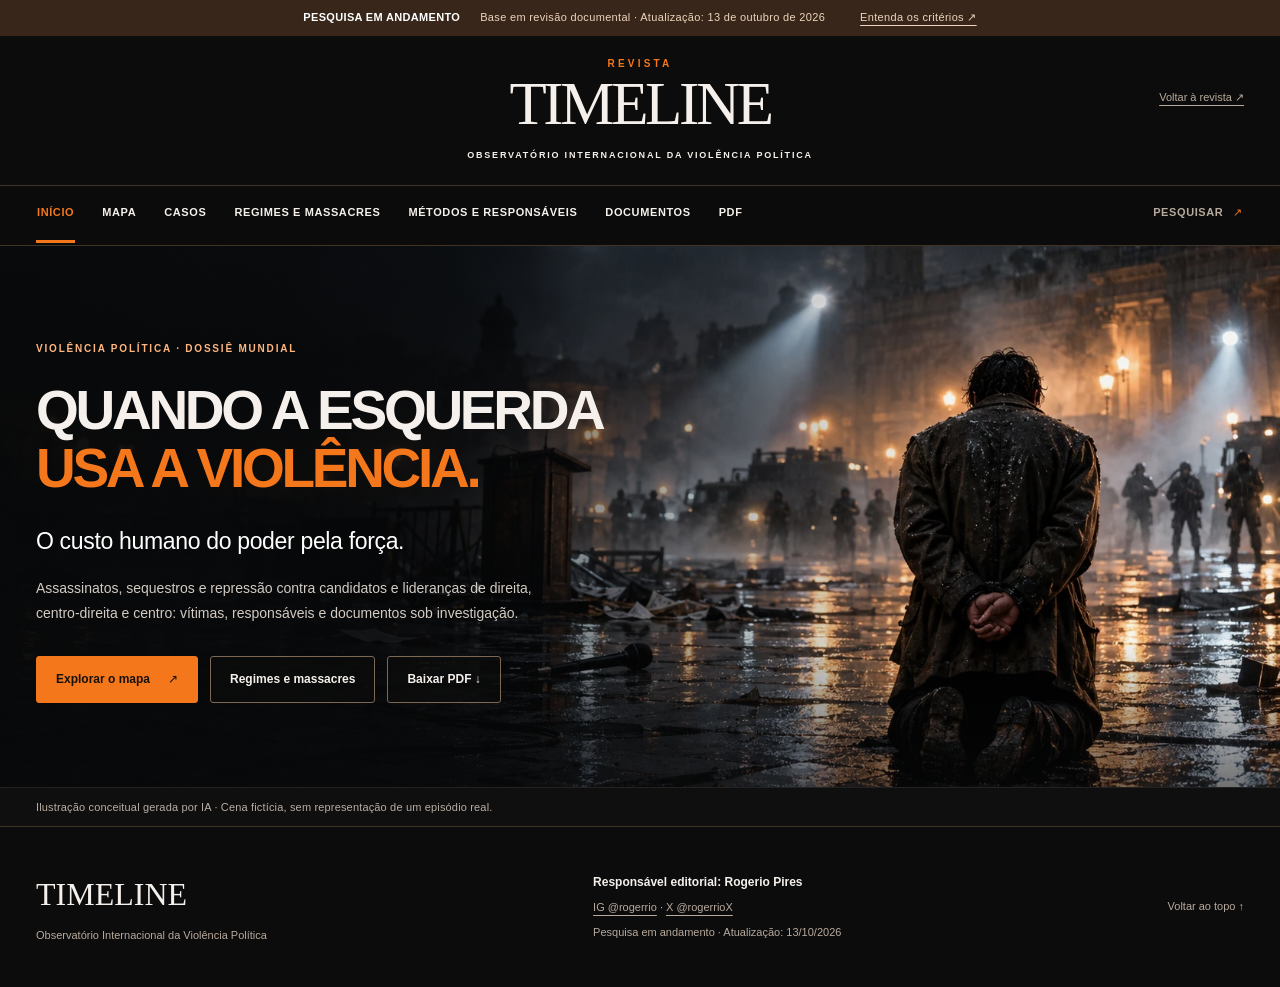
==== commit 6e33d16e: "Separa o Observatório em sete páginas com menu horizontal permanente" ====
--- a/index.html
+++ b/index.html
@@ -1,578 +1,39 @@
-<!doctype html>
-<html lang="pt-BR">
-<head>
+<!DOCTYPE html><html lang="pt-BR"><head>
 <meta charset="utf-8"><meta name="viewport" content="width=device-width,initial-scale=1">
 <meta name="robots" content="index,follow"><meta name="theme-color" content="#0c0c0c">
-<meta name="description" content="Observatório da Revista Timeline. Pesquisa histórica sobre violência política, vítimas, responsabilidades e documentação.">
+<meta name="description" content="Pesquisa histórica da Revista Timeline sobre violência política, vítimas, responsabilidades e documentação.">
 <title>Observatório da Violência Política | Revista Timeline</title>
 <link rel="canonical" href="https://rogeriotpires-spec.github.io/observatorio-violencia-politica/">
 <meta property="og:type" content="website">
 <meta property="og:locale" content="pt_BR">
 <meta property="og:title" content="Observatório da Violência Política | Revista Timeline">
-<meta property="og:description" content="Explore o mapa, conheça as vítimas e examine os documentos. Uma investigação histórica internacional da Revista Timeline.">
+<meta property="og:description" content="Pesquisa histórica da Revista Timeline sobre violência política, vítimas, responsabilidades e documentação.">
 <meta property="og:url" content="https://rogeriotpires-spec.github.io/observatorio-violencia-politica/">
 <meta property="og:image" content="https://rogeriotpires-spec.github.io/observatorio-violencia-politica/assets/imagens/repressao.webp">
 <meta name="twitter:card" content="summary_large_image">
-<style>:root{--bg:#0c0c0c;--panel:#171310;--raised:#201a15;--line:#403327;--orange:#f4771c;--cream:#f5f0eb;--muted:#b8aa9d;--ink:#24201d;--max:1240px;color-scheme:dark;font-family:Arial,Helvetica,sans-serif;font-synthesis:none}*{box-sizing:border-box}html{scroll-behavior:smooth;scroll-padding-top:80px}body{margin:0;background:var(--bg);color:var(--cream);font-size:16px;line-height:1.6}a{color:inherit;text-underline-offset:4px}button,input,select{font:inherit}button,a,input,select,summary{-webkit-tap-highlight-color:transparent}button{cursor:pointer}button:disabled{opacity:.35;cursor:default}button:focus-visible,a:focus-visible,input:focus-visible,select:focus-visible,summary:focus-visible{outline:3px solid var(--orange);outline-offset:4px}button{color:inherit}h1,h2,h3,p{margin:0}h1,h2,h3{line-height:1.08;letter-spacing:-.035em}h2{font-size:clamp(30px,3.5vw,47px)}h3{font-size:25px}p+p{margin-top:14px}.wrap{width:min(var(--max),calc(100% - 72px));margin-inline:auto}.section{padding-block:90px;scroll-margin-top:45px}.eyebrow{font-size:11px;font-weight:800;letter-spacing:.16em;text-transform:uppercase;color:var(--orange);margin-bottom:18px}.fineprint{font-size:12px;color:var(--muted);line-height:1.6}.skip{position:fixed;top:-100px;left:18px;background:var(--orange);color:#111;padding:14px;z-index:100}.skip:focus{top:10px}.review-banner{display:flex;justify-content:center;gap:20px;padding:9px 25px;background:#372619;color:#eed4bc;font-size:11px;letter-spacing:.03em}.review-banner strong{color:#fff}.review-banner a{margin-left:15px}.masthead{position:relative;padding:20px 36px 23px;border-bottom:1px solid var(--line);text-align:center}.brand>span{display:block;letter-spacing:.32em;font-size:10px;color:var(--orange);font-weight:800}.brand>a{font-family:Georgia,'Times New Roman',serif;font-size:61px;line-height:1.05;text-decoration:none;letter-spacing:-.055em}.brand p{font-size:9px;font-weight:700;letter-spacing:.2em;margin-top:12px}.brand-return{position:absolute;right:36px;top:53px;font-size:11px;color:var(--muted)}.main-nav{background:rgba(12,12,12,.97);position:sticky;top:0;z-index:10;border-bottom:1px solid var(--line)}.nav-inner{display:flex;align-items:center;justify-content:center;gap:34px;min-height:61px}.nav-inner>a{text-decoration:none;text-transform:uppercase;font-size:10px;letter-spacing:.12em;font-weight:700}.nav-inner>a:hover{color:var(--orange)}.nav-search{border:0;background:transparent;color:var(--muted);font-size:11px;min-height:44px;margin-left:auto}.nav-search span{color:var(--orange);margin-left:20px}.button{display:inline-flex;justify-content:center;align-items:center;gap:18px;min-height:47px;padding:11px 19px;border-radius:3px;font-size:12px;font-weight:700;border:1px solid transparent;line-height:1.4;text-decoration:none}.primary{background:var(--orange);color:#17110c;border-color:var(--orange)}.primary:hover{background:#ff974a}.secondary{background:#201b17;border-color:var(--line);color:var(--cream)}.secondary:hover{border-color:var(--orange)}.text-button{border:0;border-bottom:1px solid var(--orange);padding:8px 0;background:transparent;color:var(--orange);font-size:12px;font-weight:700;text-align:left;min-height:44px}.text-button:hover{color:#ffb578}.section-head{display:flex;justify-content:space-between;align-items:flex-end;gap:55px;margin-bottom:35px}.section-head>div{flex:1}.section-head>p{flex:0 1 380px;font-size:13px;color:var(--muted)}.tag{font-size:9px;letter-spacing:.07em;font-weight:700;color:var(--orange)}.archive-section{background:#12100e;border-block:1px solid var(--line)}.collection-tabs{display:flex;gap:8px;flex-wrap:wrap}.collection-tabs button{border:1px solid var(--line);background:transparent;padding:12px 14px;border-radius:3px;font-size:11px;min-height:44px}.collection-tabs button b{display:inline-block;margin-left:12px;color:var(--muted);font-variant-numeric:tabular-nums}.collection-tabs button[aria-pressed=true]{background:var(--orange);color:#17110c;border-color:var(--orange)}.collection-tabs button[aria-pressed=true] b{color:#17110c}.collection-help{font-size:12px;color:var(--muted);margin:17px 0 27px;max-width:920px;min-height:38px}.filters{display:grid;grid-template-columns:repeat(5,minmax(0,1fr));gap:13px;align-items:end}.filters label,.source-search{display:grid;gap:7px;min-width:0}.filters label>span,.source-search>span{font-size:10px;color:var(--muted);letter-spacing:.025em}.search-field{grid-column:span 3}.filters label:nth-child(2){grid-column:span 2}.filters input,.filters select,.source-search input{width:100%;min-height:47px;border:1px solid var(--line);border-radius:3px;background:var(--bg);color:var(--cream);padding:11px 12px;font-size:12px;min-width:0}.filters select{padding-right:25px}.filters input::placeholder,.source-search input::placeholder{color:#9b8b7d}.filters .button{white-space:normal}.results-toolbar{display:flex;justify-content:space-between;gap:15px;align-items:center;margin:26px 0 18px;font-size:12px;color:var(--muted)}.results-toolbar b{color:var(--cream)}.subtle-button{border:0;background:transparent;color:var(--muted);font-size:11px;text-decoration:underline;text-underline-offset:4px;padding:10px;min-height:44px}.source-filter{padding:12px 15px;border-left:3px solid var(--orange);background:#291c13;font-size:12px;margin-top:20px}.source-filter button{margin-left:14px;background:none;border:0;color:var(--orange);font-size:12px;text-decoration:underline;min-height:40px}.case-grid{display:grid;grid-template-columns:repeat(3,minmax(0,1fr));gap:16px}.case-card{border:1px solid var(--line);background:var(--panel);border-radius:4px;display:flex;flex-direction:column;min-width:0;overflow:hidden}.case-card-top{padding:16px 19px;border-bottom:1px solid var(--line);display:flex;justify-content:space-between;gap:10px;font-size:10px;color:var(--muted)}.case-card-top strong{color:var(--orange);text-transform:uppercase;letter-spacing:.06em}.case-card-body{padding:22px 20px 19px;display:flex;flex-direction:column;flex:1}.case-card .case-name{font-size:24px;letter-spacing:-.04em;margin:11px 0 12px;line-height:1.12}.case-name button{padding:0;background:none;border:0;color:var(--cream);font-size:inherit;font-weight:700;letter-spacing:inherit;text-align:left;line-height:1.13}.case-name button:hover{color:var(--orange)}.case-type{font-size:10px;text-transform:uppercase;letter-spacing:.08em;color:var(--muted)}.case-summary{font-size:12px;color:#d3c5b8;line-height:1.7;margin-bottom:18px}.card-category{font-size:10px;color:var(--muted);margin-top:auto;padding-top:6px}.case-card-bottom{display:flex;align-items:center;justify-content:space-between;gap:12px;padding-top:15px;margin-top:15px;border-top:1px solid var(--line)}.evidence-count{font-size:10px;color:var(--muted)}.case-card-bottom button{font-size:11px;border:0;background:none;padding:8px 0;color:var(--orange);font-weight:700;min-height:40px}.pagination{display:flex;gap:20px;align-items:center;justify-content:center;margin-top:30px}.pagination>span{font-size:12px;color:var(--muted)}.empty-state{text-align:center;padding:50px 20px;background:var(--panel);border:1px solid var(--line)}.empty-state p{color:var(--muted);font-size:13px;margin:15px 0 24px}.map-shell{border:1px solid var(--line);padding:22px;background:radial-gradient(ellipse at top,#241a12,#0d0d0c 65%)}.map-top{display:flex;justify-content:space-between;gap:20px;font-size:11px;color:var(--muted)}.map-key:before{content:'';display:inline-block;width:8px;height:8px;background:var(--orange);margin-right:8px}#world-map{display:block;width:100%;height:auto;max-height:540px;padding:18px 0}#world-map path{fill:#302820;stroke:#0c0c0c;stroke-width:.65}#world-map path.covered{fill:#b75c1c;cursor:pointer}#world-map path.covered:hover{fill:#ff943e;stroke:#f5f0eb;stroke-width:1}.country-buttons{display:flex;flex-wrap:wrap;gap:8px;margin:15px 0}.country-buttons button{border:1px solid var(--line);background:#17120e;min-height:44px;padding:9px 12px;font-size:11px;border-radius:3px}.country-buttons button b{color:var(--orange);margin-left:12px}.map-credit{font-size:10px;color:var(--muted);padding-top:10px}.period-buttons{display:grid;grid-template-columns:repeat(5,minmax(0,1fr));border-top:1px solid #66503b;margin-top:50px}.period-button{position:relative;text-align:left;background:none;border:0;padding:24px 16px 20px 0;border-right:1px solid var(--line);margin-right:20px}.period-button:before{content:'';position:absolute;top:-5px;width:9px;height:9px;border-radius:50%;background:var(--orange)}.period-button strong{font-size:21px;display:block;letter-spacing:-.04em}.period-button span{display:block;font-size:12px;color:var(--muted);margin-top:8px}.source-search{max-width:550px;margin-bottom:27px}.source-list{border-top:1px solid var(--line)}.source-item{border-bottom:1px solid var(--line)}.source-item>summary{cursor:pointer;display:grid;grid-template-columns:75px 1fr 85px;gap:15px;padding:22px 8px;align-items:start;list-style:none}.source-item>summary::-webkit-details-marker{display:none}.source-item>summary:after{content:'+';color:var(--orange);text-align:right;font-size:22px;grid-column:3;grid-row:1}.source-item[open]>summary:after{content:'−'}.source-id{font-family:monospace;font-size:11px;color:var(--orange);padding-top:3px}.source-item h3{font-size:17px;line-height:1.4;letter-spacing:-.02em}.source-item summary p{font-size:11px;color:var(--muted);margin-top:5px}.source-body{padding:0 94px 28px;font-size:13px;color:var(--muted)}.source-body p{overflow-wrap:anywhere}.source-body .source-actions{display:flex;flex-wrap:wrap;gap:12px;margin-top:18px}.source-body blockquote{margin:15px 0;padding-left:15px;border-left:2px solid var(--orange);font-family:Georgia,serif;font-size:17px;color:var(--cream)}.source-body .button{font-size:11px}.source-status{margin-block:20px}.methods-section{background:var(--cream);color:var(--ink)}.methods-section .section-head>p,.methods-section .eyebrow{color:#865024}.principles{display:grid;grid-template-columns:repeat(3,1fr);gap:40px;border-top:1px solid #d2c5b9;padding-top:32px}.principles article>span{font-family:Georgia,serif;color:#94501b;font-size:36px}.principles h3{font-size:22px;margin:15px 0;line-height:1.2}.principles p{color:#645649;font-size:13px}.research-progress{display:grid;grid-template-columns:1fr 1fr;gap:60px;margin-top:60px;padding:35px;background:#eae1d8;border-top:4px solid var(--orange)}.research-progress h3{font-size:26px;line-height:1.2;margin-bottom:15px}.research-progress p:not(.eyebrow){font-size:13px;color:#645649}.research-progress dl{margin:0;display:grid;grid-template-columns:1fr 1fr;gap:20px}.research-progress dl>div{display:flex;flex-direction:column-reverse;justify-content:flex-end}.research-progress dt{font-size:10px;line-height:1.6;color:#645649}.research-progress dd{font-size:39px;margin:0;line-height:1.2;font-weight:bold;letter-spacing:-.06em;font-variant-numeric:tabular-nums}.method-note{padding-block:20px;border-bottom:1px solid #d2c5b9;font-size:13px}.method-note summary{font-weight:bold;cursor:pointer;min-height:34px}.method-note p{color:#645649;margin-top:13px;max-width:960px}.footer{display:flex;align-items:center;justify-content:space-between;gap:30px;padding-block:42px;color:var(--muted);font-size:11px}.footer-brand{font-family:Georgia,serif;font-size:32px;color:var(--cream);text-decoration:none}.footer strong{color:var(--cream);font-size:12px}.footer p{margin-top:7px}.footer>a{text-decoration:none;font-size:11px}.toast{position:fixed;bottom:25px;left:50%;transform:translateX(-50%);max-width:calc(100% - 32px);padding:15px 25px;border:1px solid var(--orange);border-radius:4px;background:#20170f;color:var(--cream);font-size:13px;z-index:100;box-shadow:0 5px 30px #0008}dialog{border:0;color:var(--ink);padding:0;max-width:none;max-height:none}dialog::backdrop{background:#000c}#case-dialog{position:fixed;inset:0;width:100%;height:100%;margin:0;background:var(--cream);overflow:auto;color-scheme:light}.reader-top{position:sticky;top:0;z-index:2;background:#0c0c0c;color:var(--cream);padding:14px max(24px,calc((100vw - 1180px)/2));display:flex;justify-content:space-between;gap:20px;align-items:center;border-bottom:2px solid var(--orange)}.reader-brand{font-family:Georgia,serif;font-size:27px;text-decoration:none;line-height:1}.reader-brand span{display:block;font-family:Arial,sans-serif;font-size:8px;letter-spacing:.17em;margin-top:7px}.reader-top .button{font-size:11px}.reader-shell{max-width:1100px;margin:auto;padding:55px 30px 65px}.reader-kicker{font-size:11px;letter-spacing:.13em;color:#935116;font-weight:bold}.reader-shell h1{font-size:clamp(36px,5vw,63px);line-height:1.05;margin:17px 0 20px;letter-spacing:-.06em}.reader-notice{padding:15px 18px;border-left:3px solid #a65416;background:#ebe0d6;font-size:12px;color:#654a36;line-height:1.6;margin-block:25px}.reader-layout{display:grid;grid-template-columns:minmax(0,1fr) 245px;gap:50px;align-items:start}.reader-main{min-width:0}.reader-main h2{font-size:26px;margin:33px 0 17px}.reader-main h3{font-size:18px;letter-spacing:-.02em}.reader-main p{font-size:15px;color:#42362c;line-height:1.85}.reader-side{border-top:3px solid #b56726;padding-top:15px}.reader-side dl{margin:0}.reader-side dt{font-size:10px;text-transform:uppercase;letter-spacing:.05em;color:#876950;margin-top:17px}.reader-side dd{margin:5px 0 0;font-size:12px;line-height:1.65;overflow-wrap:anywhere}.reader-side .button{display:flex;width:100%;margin-top:12px}.reader-side .side-actions{margin-top:20px}.evidence{border-bottom:1px solid #cdbba9;padding-block:19px}.evidence .evidence-top{display:flex;justify-content:space-between;gap:10px;color:#8b4714;font-size:9px;letter-spacing:.04em;margin-bottom:9px}.evidence p{font-size:14px}.evidence .evidence-note{margin-top:9px;font-size:12px;color:#7d5c42;border-left:2px solid #bd854a;padding-left:12px}.evidence .evidence-source{font-size:11px;color:#72543e;margin-top:10px}.evidence .evidence-source a{font-weight:bold}.evidence .text-button{color:#8a470f}.reader-main .source-item{border-color:#cdbba9}.reader-main .source-item>summary{grid-template-columns:50px 1fr 20px;gap:10px;padding:20px 0}.reader-main .source-id{color:#8a470f;font-size:10px}.reader-main .source-item h3{font-size:14px}.reader-main .source-item summary p{color:#765d47;font-size:10px}.reader-main .source-body{padding:0 0 25px 60px;color:#72543e}.reader-main .source-body p{font-size:12px;color:#604c3b}.reader-main .source-body blockquote{color:#654a36}.reader-main .source-item>summary:after{color:#8a470f}.pending-list{padding-left:20px;font-size:13px;color:#72543e}.pending-list li{margin-bottom:11px}.related-list{display:grid;gap:10px}.related-list button{text-align:left;border:1px solid #cdbba9;background:#e8ded4;color:#503923;padding:14px;font-size:12px;line-height:1.6}.related-list button b{display:block;font-size:13px}.reader-end{margin-top:35px;padding-top:20px;border-top:1px solid #cdbba9;font-size:11px;color:#876950}.reader-main a{overflow-wrap:anywhere}#document-dialog{position:fixed;inset:3vh 3vw;width:94vw;height:94vh;margin:0;background:#14110e;color:var(--cream);padding:24px;overflow:auto;color-scheme:dark;z-index:30}.pdf-top{display:flex;justify-content:space-between;gap:20px;align-items:start}.pdf-top h2{font-size:23px;line-height:1.3;max-width:850px}.pdf-top .eyebrow{margin-bottom:10px}#document-description{font-size:12px;color:var(--muted);margin:15px 0}.pdf-actions{display:flex;gap:12px;margin-bottom:18px;flex-wrap:wrap}#pdf-view iframe{width:100%;height:65vh;min-height:400px;border:1px solid var(--line);background:#fff}#page-view img{display:block;width:min(100%,950px);height:auto;margin:0 auto 20px;background:#fff}#document-dialog>.fineprint{margin-top:15px}body.reading{overflow:hidden}[hidden]{display:none!important}
-@media(max-width:1050px){.wrap{width:calc(100% - 48px)}.nav-inner{gap:23px}.case-grid{grid-template-columns:repeat(2,minmax(0,1fr))}.section-head{gap:35px}.section-head>p{flex-basis:320px}.brand-return{font-size:10px;right:24px}.source-body{padding-right:25px}.research-progress{gap:30px;padding:28px}.reader-layout{grid-template-columns:1fr 220px;gap:30px}}
-@media(max-width:720px){.wrap{width:calc(100% - 34px)}.review-banner{display:block;text-align:center;padding:8px 17px;font-size:9px}.review-banner strong{margin-right:10px}.review-banner span{display:inline}.review-banner a{display:none}.masthead{padding:17px 17px 18px}.brand>a{font-size:49px}.brand p{font-size:7px;letter-spacing:.11em}.brand-return{position:static;display:inline-block;margin-top:13px;font-size:9px}.nav-inner{width:100%;padding:0 17px;justify-content:flex-start;gap:24px;overflow-x:auto;min-height:53px}.nav-inner>a{white-space:nowrap;font-size:9px}.nav-search{display:none}.section{padding-block:53px}.section-head{display:block;margin-bottom:27px}.section-head>p{font-size:12px;margin-top:20px;max-width:570px}.eyebrow{font-size:9px;margin-bottom:14px}.section-head h2{font-size:33px}.collection-tabs{display:grid;grid-template-columns:1fr 1fr;gap:8px}.collection-tabs button{font-size:10px;padding:10px 9px;display:flex;justify-content:space-between;align-items:center;text-align:left}.collection-tabs button b{margin-left:6px}.collection-help{font-size:11px;min-height:0}.filters{grid-template-columns:repeat(2,minmax(0,1fr));gap:12px}.search-field{grid-column:span 2}.filters label:nth-child(2){grid-column:auto}.filters label>span{font-size:10px}.filters input,.filters select{font-size:16px;padding:10px 8px;min-height:48px}.filters .button{font-size:11px}.results-toolbar{display:block}.results-toolbar>div{margin-top:10px;margin-left:-10px}.case-grid{grid-template-columns:1fr;gap:15px}.case-card-body{padding:22px}.case-card .case-name{font-size:27px}.case-summary{font-size:13px}.case-card-top{font-size:10px}.case-card-bottom button{font-size:12px}.evidence-count{font-size:11px}.pagination{gap:12px}.pagination .button{font-size:11px;padding-inline:13px}.map-shell{padding:16px 12px}.map-top{display:block;font-size:10px}.map-top p{margin-top:10px}#world-map{padding:15px 0}.country-buttons{gap:6px}.country-buttons button{font-size:10px;padding:8px}.country-buttons button b{margin-left:7px}.map-credit{font-size:9px}.period-buttons{grid-template-columns:1fr 1fr;margin-top:28px;gap:15px 0}.period-button{padding-top:15px;min-height:100px;border-top:1px solid var(--line);margin-top:-1px}.period-button strong{font-size:21px}.period-button span{font-size:11px}.period-button:last-child{grid-column:span 2}.source-item>summary{grid-template-columns:45px 1fr 20px;gap:9px;padding-inline:0}.source-id{font-size:10px}.source-item h3{font-size:15px}.source-item summary p{font-size:10px}.source-body{padding:0 0 24px 0}.source-body p{font-size:12px}.source-search input{font-size:16px}.principles{grid-template-columns:1fr;gap:26px}.principles article{border-bottom:1px solid #d2c5b9;padding-bottom:22px}.principles h3{font-size:22px;margin-top:7px}.principles article>span{font-size:31px}.research-progress{grid-template-columns:1fr;padding:23px;margin-top:35px}.research-progress dd{font-size:37px}.method-note{font-size:12px}.footer{display:block;padding-block:32px}.footer>div+div{margin-top:24px}.footer>a{display:inline-block;margin-top:20px}.reader-top{padding:12px 17px}.reader-top .button{padding:10px;font-size:10px;min-height:44px}.reader-brand{font-size:23px}.reader-shell{padding:35px 20px 50px}.reader-shell h1{font-size:39px}.reader-layout{display:flex;flex-direction:column;gap:25px}.reader-side{order:-1;width:100%}.reader-side dl{display:grid;grid-template-columns:1fr 1fr;gap:0 20px}.reader-side .side-actions{display:flex;gap:10px;flex-wrap:wrap}.reader-side .button{width:auto;font-size:10px;margin:0}.reader-main h2{font-size:25px}.reader-main p{font-size:14px}.reader-main .source-body{padding-left:0}.reader-notice{font-size:11px}.evidence .evidence-top{display:block}.evidence .evidence-top>span{display:block;margin-top:4px}.pdf-top{display:block}.pdf-top .button{margin-top:15px}.pdf-top h2{font-size:19px}#document-dialog{inset:0;width:100%;height:100%;padding:18px}.pdf-actions .button{font-size:11px}#pdf-view iframe{min-height:370px;height:60vh}}
-@media(prefers-reduced-motion:reduce){html{scroll-behavior:auto}*,*::before,*::after{transition:none!important;animation:none!important}}@media print{body{background:white;color:black}.review-banner{background:white;color:black;border-bottom:1px solid #999}.main-nav,.filters,.collection-tabs,.pagination,.toast,.results-toolbar button,.footer>a{display:none!important}.wrap{width:100%}.section{padding-block:20px}.eyebrow{color:#7c3f0b}.section-head{display:block}.section-head>p{margin-top:15px}.case-grid{grid-template-columns:1fr 1fr}.case-card{break-inside:avoid;background:white;color:black}.case-card button{color:black}.case-summary{color:black}body.reading #site-content,body.reading>.review-banner{display:none!important}#case-dialog[open]{position:static;height:auto;width:100%;overflow:visible;background:white;color:black}#case-dialog::backdrop{display:none}.reader-top{position:static;background:white;color:black;border-color:#aaa}.reader-top button,.side-actions,.reader-main .text-button{display:none!important}.reader-shell{padding:20px 0}.reader-layout{display:block}.reader-side{margin-bottom:20px}.reader-side dl{display:grid;grid-template-columns:repeat(3,1fr);gap:15px}.reader-main details>*{display:block}.reader-main details{break-inside:avoid}.reader-main .source-body{padding:5px 0 15px}.reader-notice{background:white;border:1px solid #aaa}.evidence{break-inside:avoid}.reader-main a[href^="http"]:after{content:' (' attr(href) ')';font-size:9px;overflow-wrap:anywhere}.source-body .button{display:none!important}#document-dialog{display:none!important}}
+
+<link rel="stylesheet" href="assets/observatorio.css?v=78a805b07278"><script src="assets/observatorio-navigation.js?v=378054c4ce5e" defer=""></script><script src="assets/observatorio-metrics.js?v=b4d0abf42af5" defer=""></script></head>
+<body data-section="inicio">
+<a class="skip" href="#conteudo">Ir ao conteúdo</a>
+<div class="review-banner"><strong>PESQUISA EM ANDAMENTO</strong><span>Base em revisão documental · Atualização: 13 de outubro de 2026</span><a href="documentos.html#criterios">Entenda os critérios ↗</a></div>
+<div id="site-content">
+<header class="masthead"><div class="brand"><span>REVISTA</span><a href="https://www.revistatimeline.com/" aria-label="Revista Timeline">TIMELINE</a><p>OBSERVATÓRIO INTERNACIONAL DA VIOLÊNCIA POLÍTICA</p></div><a class="brand-return" href="https://www.revistatimeline.com/">Voltar à revista ↗</a></header>
+<nav class="main-nav" aria-label="Navegação do Observatório"><div class="wrap nav-inner"><div id="nav-links" class="nav-links"><a href="index.html" aria-current="page">Início</a><a href="mapa.html">Mapa</a><a href="casos.html">Casos</a><a href="regimes.html">Regimes e massacres</a><a href="metodos.html">Métodos e responsáveis</a><a href="documentos.html">Documentos</a><a href="pdf.html">PDF</a><a id="search-shortcut" class="nav-search" href="casos.html#pesquisa" aria-label="Pesquisar no acervo">Pesquisar <span aria-hidden="true">↗</span></a></div></div></nav>
+<main id="conteudo" tabindex="-1"><section class="hero" aria-labelledby="hero-title">
+  <figure class="hero-visual"><img src="assets/imagens/repressao.webp" width="1672" height="941" fetchpriority="high" decoding="async" alt="Ilustração conceitual: pessoa de joelhos numa praça sob chuva, diante de agentes ao fundo."><figcaption class="visual-caption"><span class="wrap">Ilustração conceitual gerada por IA · Cena fictícia, sem representação de um episódio real.</span></figcaption></figure>
+  <div class="hero-shade" aria-hidden="true"></div>
+  <div class="hero-content wrap"><div class="hero-copy"><p class="eyebrow">VIOLÊNCIA POLÍTICA · DOSSIÊ MUNDIAL</p><h1 id="hero-title">QUANDO A ESQUERDA<br><em>USA A VIOLÊNCIA.</em></h1><p class="hero-deck">O custo humano do poder pela força.</p><p class="hero-description">Assassinatos, sequestros e repressão contra candidatos e lideranças de direita, centro-direita e centro: vítimas, responsáveis e documentos sob investigação.</p><div class="hero-actions"><a class="button primary" href="mapa.html">Explorar o mapa <span>↗</span></a><a class="button secondary" href="regimes.html">Regimes e massacres</a><a class="button secondary" href="downloads/Dossie_Observatorio_Timeline.pdf?v=f675c5c683b7" download="" data-dossier-download="">Baixar PDF ↓</a></div></div></div>
+</section></main>
+<footer class="footer wrap"><div><a class="footer-brand" href="https://www.revistatimeline.com/">TIMELINE</a><p>Observatório Internacional da Violência Política</p></div><div><strong>Responsável editorial: Rogerio Pires</strong><p><a href="https://www.instagram.com/rogerrio/" target="_blank" rel="noopener noreferrer">IG @rogerrio</a> · <a href="https://x.com/rogerrioX" target="_blank" rel="noopener noreferrer">X @rogerrioX</a></p><p>Pesquisa em andamento · Atualização: 13/10/2026</p></div><a href="#conteudo">Voltar ao topo ↑</a></footer>
+</div>
 
 
-/* Revisão visual 2: cenas conceituais e leitura mais direta. */
-.hero{position:relative;isolation:isolate;min-height:660px;border-bottom:1px solid var(--line)}
-.hero-visual{position:absolute;inset:0;margin:0}
-.hero-visual>img{display:block;width:100%;height:100%;object-fit:cover;object-position:68% center}
-.hero-shade{position:absolute;inset:0;z-index:1;pointer-events:none;background:linear-gradient(90deg,rgba(8,9,10,.9) 0%,rgba(8,9,10,.82) 23%,rgba(8,9,10,.43) 47%,rgba(8,9,10,.03) 73%),linear-gradient(0deg,rgba(8,9,10,.7),transparent 32%)}
-.hero-content{position:relative;z-index:2;display:flex;align-items:center;min-height:660px;padding-block:72px 104px;pointer-events:none}
-.hero-copy{width:min(700px,64%);pointer-events:auto}
-.hero .eyebrow{color:#ffb680;font-size:10px;letter-spacing:.18em}
-.hero h1{font-size:clamp(38px,4.5vw,64px);font-weight:900;letter-spacing:-.06em;line-height:1.04;margin:25px 0 28px;text-wrap:balance}
-.hero h1 em{font-style:normal;color:var(--orange)}
-.hero-deck{font-size:clamp(20px,1.8vw,25px);line-height:1.4;letter-spacing:-.015em;color:#fff}
-.hero-description{max-width:500px;margin-top:19px;font-size:14px;line-height:1.8;color:#d4cbc3}
-.hero-actions{display:flex;gap:12px;flex-wrap:wrap;margin-top:29px}
-.hero-actions .secondary{background:rgba(12,12,12,.6);border-color:#7d6755}
-.visual-caption{margin:0;font-size:11px;line-height:1.5;letter-spacing:.015em;color:#b9aea4;background:#0f0f0f;padding:10px 14px}
-.hero-visual>.visual-caption{position:absolute;bottom:0;left:0;right:0;z-index:3;padding:11px 0;border-top:1px solid #ffffff14}
-.hero-visual>.visual-caption>.wrap{display:block}
-.dossier-grid{display:grid;grid-template-columns:repeat(2,minmax(0,1fr));gap:22px}
-.dossier-card{display:flex;flex-direction:column;min-width:0;background:var(--panel);border:1px solid var(--line);overflow:hidden}
-.dossier-visual{margin:0}
-.dossier-visual>img{display:block;width:100%;height:auto;aspect-ratio:1672/941;object-fit:cover}
-.dossier-visual>.visual-caption{border-bottom:1px solid var(--line)}
-.dossier-body{display:flex;flex:1;flex-direction:column;align-items:flex-start;padding:29px 30px 26px}
-.dossier-body .tag{font-size:10px;line-height:1.6;letter-spacing:.055em}
-.dossier-body h3{font-size:33px;line-height:1.12;letter-spacing:-.04em;margin:17px 0 18px}
-.dossier-body p{font-size:14px;line-height:1.75;color:var(--muted);max-width:470px;margin-bottom:20px}
-.dossier-body .text-button{margin-top:auto}
-.source-callout{display:flex;align-items:center;justify-content:space-between;gap:30px;margin-top:26px;padding:24px 0 24px 22px;border-left:3px solid var(--orange);border-bottom:1px solid var(--line)}
-.source-callout .tag{font-size:10px}
-.source-callout h3{font-size:22px;line-height:1.25;margin-top:9px;max-width:790px}
-.source-callout .text-button{flex-shrink:0}
-.country-index{border-top:1px solid var(--line);padding-top:4px}
-.country-index summary{cursor:pointer;font-size:12px;min-height:44px;padding-block:12px;color:var(--cream)}
-.timeline-inline{margin-top:36px;scroll-margin-top:90px}
-.timeline-inline h3{font-size:19px;font-weight:400;color:var(--muted)}
-.timeline-inline .period-buttons{margin-top:28px}
-.timeline-inline .fineprint{margin-top:17px;max-width:960px}
-.documents-section{background:#15120f;border-block:1px solid var(--line)}
-.reader-deck{font-size:19px;line-height:1.5;color:#584637}
-.reader-state{margin:24px 0 33px;padding:12px 16px}
-.reader-main>.narrative-source{font-size:11px;line-height:1.6;color:#76543d;border-left:2px solid #c3946d;padding-left:12px;margin-top:14px}
-.reader-main>.narrative-note{font-size:12px;line-height:1.7;color:#7d5c42;margin-top:12px}
-.reader-main>.triage-lead{font-size:12px;line-height:1.7;color:#72543e;padding:14px;background:#ebe0d6;margin-top:20px}
-.reader-main>.related-note{font-size:12px;line-height:1.6;color:#72543e;margin-bottom:18px}
-.reader-audit{border-bottom:1px solid #cdbba9;margin-block:24px;padding-bottom:14px;font-size:13px;color:#72543e}
-.reader-audit summary{cursor:pointer;min-height:36px;font-weight:700;color:#503923}
-.reader-main>.reader-end{font-size:11px;line-height:1.7;color:#876950}
-.reader-side small{font-size:10px;color:#876950}
-@media(min-width:1700px){.hero,.hero-content{min-height:740px}.hero h1{font-size:68px}}
-@media(max-width:1050px){
- .hero,.hero-content{min-height:620px}
- .hero-copy{width:67%}
- .hero h1{font-size:clamp(35px,4.5vw,48px)}
- .hero-description{max-width:420px;font-size:13px}
- .dossier-body{padding:23px}
- .dossier-body h3{font-size:29px}
- .dossier-grid{gap:16px}
- .source-callout h3{font-size:20px}
-}
-@media(max-width:720px){
- .hero{display:flex;flex-direction:column;min-height:0}
- .hero-visual{position:relative;inset:auto;order:0}
- .hero-visual>img{height:auto;aspect-ratio:1672/941;object-position:center}
- .hero-visual>.visual-caption{position:static;font-size:11px;padding-block:9px;border-top:0}
- .hero-shade{display:none}
- .hero-content{order:1;min-height:0;padding-block:31px 39px;display:block}
- .hero-copy{width:100%}
- .hero .eyebrow{font-size:9px;letter-spacing:.1em;margin-bottom:14px}
- .hero h1{font-size:clamp(29px,7.5vw,50px);margin:18px 0 21px;letter-spacing:-.055em}
- .hero-deck{font-size:20px}
- .hero-description{font-size:13px;margin-top:16px;max-width:540px}
- .hero-actions{gap:10px;margin-top:23px}
- .hero-actions .button{font-size:11px;padding:12px 13px;gap:10px}
- .dossier-grid{grid-template-columns:1fr;gap:23px}
- .dossier-body{padding:24px 22px}
- .dossier-body h3{font-size:30px}
- .dossier-body p{font-size:13px}
- .dossier-body .tag{font-size:9px}
- .source-callout{display:block;padding:18px 0 19px 17px;margin-top:22px}
- .source-callout h3{font-size:21px}
- .source-callout .tag{font-size:9px}
- .source-callout .text-button{margin-top:15px}
- .visual-caption{font-size:11px;padding:9px 12px}
- .timeline-inline{margin-top:28px}
- .timeline-inline .period-buttons{margin-top:25px}
- .timeline-inline .fineprint{font-size:10px;margin-top:13px}
- .reader-deck{font-size:17px}
-}
-@media print{
- .hero{display:block;min-height:0;border-color:#aaa}
- .hero-visual,.hero-shade,.hero-actions{display:none!important}
- .hero-content{min-height:0;padding:24px 0;display:block}
- .hero-copy{width:100%}
- .hero h1 em,.hero .eyebrow{color:#7c3f0b}
- .hero-deck,.hero-description{color:#222}
- .dossier-card{break-inside:avoid;background:white;border-color:#aaa;color:black}
- .dossier-body{padding:15px}
- .dossier-body p{color:#444}
- .dossier-visual>img{max-height:170px;object-fit:cover}
- .visual-caption{color:#444;background:white}
- .source-callout .text-button{display:none}
- .reader-state{border:1px solid #aaa}
-}
-
-/* Revisão 3: mapa como entrada, capítulos separados e leitura em blocos. */
-.nav-inner{position:relative;gap:20px;justify-content:space-between}.nav-links{display:flex;align-items:center;gap:24px}.nav-links a{font-size:10px;font-weight:800;text-transform:uppercase;letter-spacing:.07em;text-decoration:none;padding-block:20px}.nav-links a:hover{color:var(--orange)}.nav-toggle{display:none}.nav-search{margin-left:auto;white-space:nowrap}
-.hero,.hero-content{min-height:580px}.hero-content{padding-block:62px 90px}.hero h1{font-size:clamp(37px,4.3vw,60px)}.hero-copy{width:min(680px,65%)}.section{padding-block:72px}.explorer-section{background:linear-gradient(180deg,#14100d,#0c0c0c);padding-bottom:0}.explorer-section .section-head>p{max-width:360px}
-.map-shell{padding:0;background:#0d1115;border:1px solid #384049;border-radius:5px;overflow:hidden}.explorer-toolbar{padding:16px 20px;background:#17191b;border-bottom:1px solid #33383d;display:flex;justify-content:space-between;gap:14px;align-items:center}.layer-switch{display:flex;gap:4px;padding:4px;background:#0c1014;border:1px solid #33383d;border-radius:4px}.layer-switch button{border:0;border-radius:2px;background:transparent;color:#c2c8ce;min-height:43px;padding:10px 20px;font-size:12px;font-weight:700}.layer-switch button[aria-pressed=true]{background:var(--orange);color:#17110c}.explorer-toolbar>.subtle-button{color:#c2c8ce;font-size:11px;text-decoration:none}
-.map-filters{display:grid;grid-template-columns:1.7fr 1fr 1.3fr 1.2fr;gap:12px;padding:17px 20px;border-bottom:1px solid #33383d;background:#12171c}.map-filters label,.history-controls label{display:grid;gap:6px;min-width:0}.map-filters label>span,.history-controls label>span{font-size:10px;color:#b8c0c7}.map-filters input,.map-filters select,.history-controls input,.history-controls select{width:100%;min-width:0;min-height:44px;padding:10px 11px;color:#eee;background:#0c1116;border:1px solid #384049;border-radius:3px;font-size:12px}.map-filters.history-layer{grid-template-columns:2fr 1fr}.map-filters.history-layer .case-map-filter{display:none}
-.explorer-body{display:grid;grid-template-columns:minmax(0,1fr) 305px;min-height:440px}.map-canvas-column{min-width:0;position:relative;display:flex;flex-direction:column;justify-content:center;background:radial-gradient(ellipse at 45% 40%,#19242d,#0c1117 75%)}.map-canvas{position:relative;overflow:hidden;flex:1;display:flex;align-items:center;min-height:360px}#world-map{display:block;width:100%;height:100%;min-height:360px;max-height:none;padding:0;aspect-ratio:1000 / 480;touch-action:none;cursor:grab;overflow:hidden}#world-map.dragging{cursor:grabbing}#world-map:focus-visible{outline-offset:-3px}#world-map .geo-line{fill:none;stroke:#75889a;stroke-opacity:.09;stroke-width:.5;vector-effect:non-scaling-stroke}#world-map .country-shape{fill:#28333d;stroke:#111820;stroke-width:.6;vector-effect:non-scaling-stroke;transition:fill .15s}#world-map .country-shape.has-records{fill:#574330;cursor:pointer}#world-map .country-shape.history-area{fill:#775031;cursor:pointer}#world-map .country-shape.active-country{fill:#a45f27}#world-map .country-shape.has-records:hover,#world-map .country-shape.history-area:hover,#world-map .country-shape:focus{fill:#c07735;stroke:#f5d4b3;stroke-width:1;outline:0}.map-marker{cursor:pointer}.map-marker .marker-halo{fill:var(--point-color,#f4771c);opacity:.15;stroke:none}.map-marker .marker-core{fill:var(--point-color,#f4771c);stroke:#111820;stroke-width:1.4;vector-effect:non-scaling-stroke}.map-marker .marker-hit{fill:transparent;stroke:none}.map-marker:hover .marker-core,.map-marker:focus .marker-core{stroke:#fff;stroke-width:2.3}.map-marker:focus{outline:0}.map-marker.cluster .marker-core{fill:#f0d5b8;stroke:#362419}.map-marker text{fill:#201710;font-weight:800;text-anchor:middle;dominant-baseline:central;pointer-events:none;font-family:Arial,Helvetica,sans-serif}.map-marker .marker-hit,.map-marker .marker-halo,.map-marker .marker-core{pointer-events:all}
-.map-zoom{position:absolute;top:13px;left:13px;display:flex;flex-direction:column;border:1px solid #4b535a;border-radius:4px;overflow:hidden;box-shadow:0 5px 20px #0004}.map-zoom button{min-width:40px;min-height:39px;font-size:22px;line-height:1;border:0;border-bottom:1px solid #39424a;color:white;background:#151d25}.map-zoom button:last-child{border-bottom:0;font-size:21px}.map-zoom button:hover{background:#4d3724}.map-zoom-label{position:absolute;top:14px;right:15px;color:#aebbc7;font-size:10px;letter-spacing:.05em}.map-hover{position:absolute;bottom:10px;left:15px;right:15px;text-align:center;font-size:10px;color:#b7c4ce;pointer-events:none;background:#0c1117b8;padding:5px 8px;max-width:500px;margin:auto;border-radius:3px}.map-legend{display:flex;flex-wrap:wrap;gap:7px 18px;font-size:10px;color:#bdc6cf;padding:13px 17px 6px;border-top:1px solid #2d353d;background:#10161c}.map-legend span{display:inline-flex;align-items:center;gap:7px}.map-legend i{width:7px;height:7px;border-radius:50%;background:var(--legend-color);flex-shrink:0}.map-gesture-hint{font-size:9px;color:#81929f;background:#10161c;text-align:center;padding:7px 12px 12px;margin:0}.map-panel{background:#171b1f;border-left:1px solid #384049;padding:22px 20px;overflow-y:auto;max-height:505px;scrollbar-color:#66503b #171b1f}.map-panel .eyebrow{color:#dda16f;font-size:9px;margin-bottom:12px}.map-panel h3{font-size:25px;line-height:1.15;letter-spacing:-.035em;margin-bottom:13px}.map-panel h4{font-size:15px;margin:0 0 9px;line-height:1.35}.map-panel p{font-size:12px;color:#bbc2c9;line-height:1.7}.map-panel p+p{margin-top:11px}.map-panel .button{margin-top:16px;width:100%;font-size:11px}.map-panel .map-panel-meta{font-size:10px;color:#e0b28c;padding-bottom:14px;border-bottom:1px solid #394047;margin-bottom:13px}.map-panel .map-panel-note{font-size:10px;color:#a7b5bf;border-left:2px solid #8b6d51;padding-left:10px;margin-top:18px}.map-empty-icon{font-family:Georgia,serif;font-size:62px;color:#9a6133;line-height:1;margin:10px 0 23px}.panel-events{display:grid;gap:9px;margin-top:16px}.panel-events>button{padding:12px 11px;border:1px solid #42454a;background:#20272e;color:#efefef;text-align:left;border-radius:3px;font-size:11px;line-height:1.5}.panel-events>button span{display:block;font-size:10px;color:#c6a989;margin-top:5px}.panel-events>button:hover{border-color:var(--orange)}.map-panel-back{border:0;background:transparent;color:#e8ac7b;font-size:10px;padding:0 0 15px;min-height:32px}.panel-figure{font-family:Georgia,serif;font-size:28px;line-height:1.1;color:#f4b98c;display:block;margin:12px 0 8px}.map-time{padding:19px 22px;border-top:1px solid #333c44;background:#141a20}.map-time-head{display:flex;justify-content:space-between;align-items:center;gap:20px}.map-time-head>div{display:flex;align-items:center;gap:15px}.map-time .eyebrow{font-size:9px;margin:0;color:#a2b1bd}.map-time-head strong{font-size:15px;font-variant-numeric:tabular-nums}.undated-toggle{display:flex;align-items:center;gap:8px;font-size:10px;color:#b4bfc8}.undated-toggle input{accent-color:var(--orange);width:16px;height:16px}.map-ranges{display:grid;grid-template-columns:1fr 1fr;gap:26px;margin:16px 0 5px}.map-ranges label{font-size:10px;color:#aebcc9}.map-ranges output{font-weight:bold;color:#fff;margin-left:5px;font-variant-numeric:tabular-nums}.map-ranges input{display:block;width:100%;accent-color:var(--orange);height:30px;margin:0;cursor:pointer}.time-presets{display:flex;flex-wrap:wrap;gap:6px;margin-top:7px}.time-presets button{background:transparent;border:1px solid #3b4249;color:#c2c9d0;min-height:34px;padding:6px 11px;border-radius:3px;font-size:10px}.time-presets button[aria-pressed=true]{border-color:#bd763e;background:#37291d;color:#f8cba7}.map-result-status{padding:14px 22px;font-size:11px;color:#c5ccd2;background:#11161b;border-top:1px solid #333c44}.map-result-status strong{color:#f4be8f}.map-list-details{padding:0 22px;background:#11161b;border-top:1px solid #333c44}.map-list-details>summary{padding-block:15px;font-size:12px;cursor:pointer}.map-list{display:grid;grid-template-columns:repeat(3,minmax(0,1fr));gap:10px;margin-bottom:20px;max-height:430px;overflow:auto}.map-list button{background:#1d252d;color:#eee;border:1px solid #3f4851;padding:12px;text-align:left;font-size:11px;line-height:1.5;min-height:70px}.map-list button span{display:block;font-size:10px;color:#bdc8d1}.map-list button:hover{border-color:var(--orange)}.map-credit{padding:12px 22px;margin:0;border-top:1px solid #333c44;color:#82939f;font-size:9px;background:#0e1419}
-.research-strip{padding-block:26px 34px}.research-strip-inner{display:grid;grid-template-columns:repeat(3,1fr) 1.3fr;gap:25px;border-bottom:1px solid var(--line);padding-bottom:30px;align-items:center}.research-strip-inner>div{border-right:1px solid var(--line);padding-right:20px}.research-strip strong{display:block;font-size:37px;line-height:1.2;letter-spacing:-.06em;color:var(--cream);font-variant-numeric:tabular-nums}.research-strip span{font-size:10px;color:var(--muted);line-height:1.5;display:block;margin-top:5px}.research-strip p{font-size:11px;color:var(--muted);line-height:1.7}.profile-tabs{display:flex;gap:0;margin-bottom:24px;border-bottom:1px solid var(--line);flex-wrap:wrap}.profile-tabs button{border:0;border-bottom:2px solid transparent;background:transparent;color:var(--muted);padding:14px 21px 14px 0;margin-right:21px;font-size:13px;font-weight:700}.profile-tabs button[aria-pressed=true]{color:var(--cream);border-color:var(--orange)}.case-summary{display:-webkit-box;-webkit-line-clamp:4;-webkit-box-orient:vertical;overflow:hidden}.case-card-body{padding:22px 20px 19px}.archive-section{padding-top:60px}
-.history-section{background:#eae4dd;color:#2b241e}.history-section .eyebrow{color:#96490f}.history-section .section-head>p{color:#6b5a4b}.history-controls{display:grid;grid-template-columns:2fr 1fr;gap:15px;margin-bottom:27px;max-width:850px}.history-controls label>span{color:#6d5846}.history-controls input,.history-controls select{background:#f8f4ef;color:#302419;border-color:#c4b2a2}.history-grid{display:grid;grid-template-columns:repeat(3,minmax(0,1fr));gap:16px}.history-card{border:1px solid #c3b4a6;background:#f5f0e9;border-top:3px solid #a85b20;display:flex;flex-direction:column;min-width:0;padding:24px 22px}.history-card .history-class{font-size:9px;text-transform:uppercase;letter-spacing:.065em;color:#8b4e1d;line-height:1.6}.history-card h3{font-size:25px;line-height:1.13;margin:13px 0 10px}.history-card .history-place{font-size:10px;color:#80664f}.history-card .history-figure{font-family:Georgia,serif;font-size:31px;color:#442b18;line-height:1.1;margin:23px 0 9px}.history-card .history-figure-label{font-size:11px;color:#6b523d;line-height:1.6;min-height:38px}.history-card .history-card-note{font-size:10px;color:#87705c;margin-top:15px;padding-top:13px;border-top:1px solid #d8c9bc}.history-card button{margin-top:auto;padding-top:18px;color:#884813;border:0;background:transparent;font-size:12px;font-weight:800;text-align:left;min-height:46px}.history-card button:hover{color:#b3560b;text-decoration:underline}.history-section .fineprint{color:#745e4a;margin:20px 0 13px}.history-section>.wrap>.button{background:#32251a;color:#fff;border-color:#483522}.history-note{font-size:11px;color:#785f49;line-height:1.7;border-top:1px solid #cbbbad;padding-top:19px;margin-top:27px;max-width:1080px}
-.method-browser{display:grid;grid-template-columns:1.1fr 1fr;gap:40px;margin-bottom:40px}.method-browser h3{font-size:18px;margin-bottom:19px;letter-spacing:-.025em}.method-links{display:flex;flex-wrap:wrap;gap:9px}.method-links button{border:1px solid var(--line);background:#1a1511;color:#d4c7bb;min-height:44px;padding:9px 12px;text-align:left;font-size:11px}.method-links button:hover{border-color:var(--orange);color:#fff}.actor-links{display:grid;grid-template-columns:1fr 1fr;gap:8px}.actor-links button{border:0;border-bottom:1px solid var(--line);background:transparent;min-height:64px;padding:8px 0;color:#e3d5c7;font-size:12px;text-align:left}.actor-links button span{display:block;color:var(--orange);font-size:10px;margin-top:5px}.dossier-body h3{font-size:29px}.dossier-body{padding:25px}.dossier-body p{font-size:13px}.criteria-details{margin-top:42px;border-top:2px solid var(--orange);border-bottom:1px solid var(--line)}.criteria-details>summary{font-size:15px;font-weight:700;cursor:pointer;padding-block:23px}.criteria-body{padding:22px 28px 30px;background:#ece4db;color:#392b20}.criteria-body .section-head h2{font-size:32px}.criteria-body .section-head>p{color:#77614e}.criteria-body .eyebrow{color:#9a571e}.criteria-body .research-progress{margin-top:32px}.criteria-body .principles{gap:25px}.criteria-body .principles h3{font-size:20px}.criteria-body .principles p{font-size:12px}
-#history-dialog{position:fixed;inset:0;width:100%;height:100%;margin:0;background:var(--cream);overflow:auto;color-scheme:light}.chapter-facts{display:grid;grid-template-columns:1fr 1fr;gap:15px;margin:26px 0}.chapter-fact{border:1px solid #c5b29f;border-top:3px solid #a85b20;padding:20px;background:#eee4da}.chapter-fact strong{display:block;font-size:30px;color:#65350f;line-height:1.15;margin-bottom:10px;letter-spacing:-.04em}.chapter-fact p{font-size:12px!important;line-height:1.7!important}.chapter-fact small{display:block;font-size:10px;color:#876647;margin-top:10px}.chapter-attribution{font-size:12px!important;color:#735b46!important;padding:16px 18px;background:#eee4da}.chapter-meta{display:flex;flex-wrap:wrap;gap:8px;margin:20px 0}.chapter-meta span{font-size:10px;border:1px solid #cbb59f;padding:6px 10px;color:#765236}.reader-index{display:flex;flex-wrap:wrap;gap:8px;margin:20px 0 27px;padding-bottom:20px;border-bottom:1px solid #cdbba9}.reader-index button{background:#e8ddd1;color:#6b421f;border:1px solid #cdbba9;min-height:38px;padding:8px 12px;font-size:11px}.reader-section{scroll-margin-top:105px}.reader-main>.reader-section>h2{padding-top:6px}.reader-section .chapter-source-ref{font-size:10px;color:#8b6240}.reader-side .chapter-back-map{font-size:10px}.reader-shell .history-type-note{font-size:12px;color:#7a5940}.source-body .chapter-source-link{margin-right:10px;margin-top:6px}
-@media(min-width:1450px){.explorer-body{grid-template-columns:minmax(0,1fr) 325px}.map-canvas{min-height:410px}}
-@media(max-width:1050px){.nav-links{gap:15px}.nav-links a{font-size:9px}.nav-inner{gap:10px}.explorer-body{grid-template-columns:minmax(0,1fr) 265px}.map-panel{padding:20px 16px}.map-filters{grid-template-columns:1fr 1fr}.map-canvas{min-height:340px}.history-grid{grid-template-columns:repeat(2,minmax(0,1fr))}.map-list{grid-template-columns:repeat(2,minmax(0,1fr))}.research-strip-inner{gap:20px}.research-strip strong{font-size:33px}.map-panel h3{font-size:23px}.hero-copy{width:69%}}
-@media(max-width:760px){.nav-inner{overflow:visible;padding:0 17px;min-height:54px;width:100%}.nav-toggle{display:block;background:transparent;border:0;padding:12px 0;min-height:48px;font-size:12px;font-weight:bold;color:#eee}.nav-links{display:none;position:absolute;top:100%;left:0;right:0;background:#171310;border-bottom:2px solid var(--orange);padding:12px 17px;box-shadow:0 15px 20px #0005;z-index:20}.nav-links.is-open{display:grid;grid-template-columns:1fr 1fr;gap:0 20px}.nav-links a{font-size:11px;padding:13px 0}.nav-search{display:block;min-height:48px;font-size:11px}.nav-search span{margin-left:12px}.hero,.hero-content{min-height:560px}.hero-content{padding-block:47px 87px}.hero-copy{width:100%}.hero h1{font-size:clamp(35px,7.8vw,48px)}.hero-description{max-width:450px;font-size:13px}.hero-shade{background:linear-gradient(90deg,#08090aeb,#08090ac2 40%,#08090a65),linear-gradient(0deg,#08090ac9,transparent 70%)}.hero-visual>img{object-position:67% center}.section{padding-block:50px}.explorer-section{padding-bottom:0}.explorer-toolbar{padding:12px;align-items:flex-start;flex-direction:column;gap:4px}.layer-switch{width:100%}.layer-switch button{flex:1;font-size:11px;padding:9px 6px}.explorer-toolbar>.subtle-button{padding:8px 0;min-height:32px;font-size:10px}.map-filters{padding:13px;gap:10px}.map-filters input,.map-filters select,.history-controls input,.history-controls select{font-size:16px;min-height:46px;padding:10px 7px}.map-filters label>span{font-size:9px}.map-filters .map-search{grid-column:span 2}.map-filters .case-map-filter:last-child{grid-column:span 2}.map-filters.history-layer{grid-template-columns:1fr}.map-filters.history-layer .map-search{grid-column:auto}.explorer-body{display:block}.map-canvas{min-height:285px;height:285px}#world-map{min-height:285px;height:285px;aspect-ratio:auto;padding:0}.map-panel{border-left:0;border-top:1px solid #384049;max-height:380px;padding:20px}.map-empty-icon{display:none}.map-panel h3{font-size:23px;margin-bottom:10px}.map-panel p{font-size:12px}.map-panel .button{width:auto;min-width:180px;margin-top:13px}.map-panel .map-panel-note{margin-top:12px}.map-hover{font-size:9px;bottom:8px}.map-legend{gap:7px 12px;padding:12px;font-size:9px}.map-gesture-hint{font-size:8px}.map-time{padding:16px 13px}.map-time-head{display:block}.map-time-head>div{justify-content:space-between;gap:10px}.undated-toggle{margin-top:12px}.map-ranges{gap:18px}.time-presets{gap:5px}.time-presets button{font-size:9px;padding-inline:9px;min-height:36px}.map-result-status{padding:13px;font-size:10px;line-height:1.7}.map-list-details{padding:0 13px}.map-list-details>summary{font-size:11px}.map-list{grid-template-columns:1fr}.map-credit{padding:12px 13px;font-size:9px}.research-strip{padding-block:24px 10px}.research-strip-inner{grid-template-columns:repeat(3,1fr);gap:12px;padding-bottom:22px}.research-strip-inner>div{padding-right:8px}.research-strip-inner>div:nth-child(3){border:0}.research-strip strong{font-size:30px}.research-strip span{font-size:9px}.research-strip p{grid-column:1/-1;font-size:10px;margin-top:5px}.profile-tabs{margin-bottom:20px;gap:0}.profile-tabs button{font-size:11px;padding:12px 9px 12px 0;margin-right:13px}.history-grid{grid-template-columns:1fr}.history-controls{grid-template-columns:1fr;gap:12px}.history-card{padding:23px}.history-card h3{font-size:27px}.history-card .history-figure{font-size:34px;margin-top:19px}.history-card .history-figure-label{min-height:0;font-size:12px}.history-card .history-class{font-size:10px}.history-note{font-size:11px}.method-browser{grid-template-columns:1fr;gap:28px;margin-bottom:30px}.method-links button{font-size:11px}.criteria-details>summary{font-size:13px;line-height:1.6}.criteria-body{padding:22px 17px}.criteria-body .section-head h2{font-size:28px}.chapter-facts{grid-template-columns:1fr}.chapter-fact strong{font-size:29px}.reader-index{gap:6px}.reader-index button{font-size:10px;min-height:40px;padding:8px 9px}.chapter-meta{gap:6px}.chapter-meta span{font-size:9px}.reader-shell .history-type-note{font-size:11px}}
-@media print{.map-shell,.research-strip,.profile-tabs,.history-controls,.reader-index,.method-browser,.nav-toggle{display:none!important}.history-grid{grid-template-columns:1fr 1fr}.history-card{break-inside:avoid}.history-section{background:white}.history-card{background:white}.history-card button{display:none}#history-dialog[open]{position:static;height:auto;width:100%;overflow:visible;background:white;color:black}body.reading #case-dialog:not([open]),body.reading #history-dialog:not([open]){display:none!important}.chapter-fact{break-inside:avoid}.chapter-facts{display:block}.chapter-fact{margin-block:12px}.reader-main .source-body{display:block}}
-.pdf-download-section{background:#171410;border-block:1px solid var(--line);scroll-margin-top:90px}
-.pdf-download-layout{display:grid;grid-template-columns:minmax(210px,300px) minmax(0,1fr);gap:75px;align-items:center}
-.pdf-cover-link{display:block;max-width:290px;margin-inline:auto;transform:rotate(-3deg);transition:transform .2s;filter:drop-shadow(15px 22px 18px #0008)}
-.pdf-cover-link:hover,.pdf-cover-link:focus-visible{transform:rotate(0)}
-.pdf-cover-link img{display:block;width:100%;height:auto;border:1px solid #736251}
-.pdf-download-copy h2{font:700 clamp(36px,4.2vw,58px)/1.02 Georgia,serif;color:var(--cream);margin:0 0 20px;letter-spacing:-.035em}
-.pdf-download-copy>p:not(.eyebrow):not(.pdf-file-meta):not(.fineprint){max-width:680px;color:var(--muted);font-size:15px;line-height:1.75}
-.pdf-file-meta{font-size:11px;letter-spacing:.07em;text-transform:uppercase;color:var(--orange);margin:23px 0 18px}
-.pdf-download-copy .button{margin-bottom:7px}
-.readership{border-top:1px solid var(--line);padding-top:24px;margin-top:29px}
-.readership-label{font-size:10px;letter-spacing:.14em;font-weight:700;color:var(--muted);margin:0 0 17px}
-.readership-counts{display:grid;grid-template-columns:1fr 1fr;max-width:510px;gap:20px}
-.readership-counts>div+div{border-left:1px solid var(--line);padding-left:24px}
-.readership-counts strong{display:block;color:var(--cream);font:700 clamp(24px,3.2vw,40px)/1.2 Georgia,serif;overflow-wrap:anywhere;font-variant-numeric:tabular-nums}
-.readership-counts span{display:block;color:var(--muted);font-size:12px;margin-top:7px}
-.metrics-status{color:var(--muted);font-size:11px;margin:16px 0 0;line-height:1.5}
-.counter-method{max-width:660px;font-size:11px;line-height:1.7;color:var(--muted);margin-top:15px}
-.counter-method summary{cursor:pointer;text-decoration:underline;text-underline-offset:3px;color:var(--orange)}
-.counter-method p{margin:10px 0 0}
-#metrics-retry{margin-top:8px;font-size:11px}
-@media(max-width:720px){.pdf-download-layout{grid-template-columns:1fr;gap:35px}.pdf-cover-link{max-width:210px}.pdf-download-copy>p:not(.eyebrow):not(.pdf-file-meta):not(.fineprint){font-size:13px}.pdf-download-copy h2{font-size:37px}.readership-counts>div+div{padding-left:18px}.pdf-download-copy .button{width:100%;justify-content:center}.pdf-file-meta{line-height:1.7}}
-@media(prefers-reduced-motion:reduce){.pdf-cover-link{transition:none;transform:none}}
-@media print{.pdf-download-section{display:none}}
-
-</style>
-</head>
-<body>
-<a class="skip" href="#conteudo">Ir ao conteúdo</a>
-<div class="review-banner"><strong>PESQUISA EM ANDAMENTO</strong><span>Base em revisão documental · Atualização: 13 de outubro de 2026</span><a href="#criterios">Entenda os critérios ↗</a></div>
-<div id="site-content">
-<header class="masthead"><div class="brand"><span>REVISTA</span><a href="https://www.revistatimeline.com/" aria-label="Revista Timeline">TIMELINE</a><p>OBSERVATÓRIO INTERNACIONAL DA VIOLÊNCIA POLÍTICA</p></div><a class="brand-return" href="https://www.revistatimeline.com/">Voltar à revista ↗</a></header>
-<nav class="main-nav" aria-label="Navegação do Observatório"><div class="wrap nav-inner"><button id="nav-toggle" class="nav-toggle" aria-expanded="false" aria-controls="nav-links">☰ Menu</button><div id="nav-links" class="nav-links"><a href="#conteudo">Início</a><a href="#mapa">Mapa</a><a href="#acervo">Casos</a><a href="#regimes">Regimes e massacres</a><a href="#metodos">Métodos e responsáveis</a><a href="#documentos">Documentos</a><a href="#dossie">PDF</a></div><button id="search-shortcut" class="nav-search" aria-label="Pesquisar no acervo">Pesquisar <span aria-hidden="true">↗</span></button></div></nav>
-<main id="conteudo">
-<section class="hero" aria-labelledby="hero-title">
-  <figure class="hero-visual"><img src="assets/imagens/repressao.webp" width="1672" height="941" fetchpriority="high" decoding="async" alt="Ilustração conceitual: pessoa de joelhos numa praça sob chuva, diante de agentes ao fundo."><figcaption class="visual-caption"><span class="wrap">Ilustração conceitual gerada por IA · Cena fictícia, sem representação de um episódio real.</span></figcaption></figure>
-  <div class="hero-shade" aria-hidden="true"></div>
-  <div class="hero-content wrap"><div class="hero-copy"><p class="eyebrow">VIOLÊNCIA POLÍTICA · DOSSIÊ MUNDIAL</p><h1 id="hero-title">QUANDO A ESQUERDA<br><em>USA A VIOLÊNCIA.</em></h1><p class="hero-deck">O custo humano do poder pela força.</p><p class="hero-description">Assassinatos, sequestros e repressão contra candidatos e lideranças de direita, centro-direita e centro: vítimas, responsáveis e documentos sob investigação.</p><div class="hero-actions"><a class="button primary" href="#mapa">Explorar o mapa <span>↗</span></a><a class="button secondary" href="#regimes">Regimes e massacres</a><a class="button secondary" href="downloads/Dossie_Observatorio_Timeline.pdf?v=f675c5c683b7" download data-dossier-download>Baixar PDF ↓</a></div></div></div>
-</section>
-
-<section id="mapa" class="section explorer-section"><div class="wrap">
-<div class="section-head"><div><p class="eyebrow">O MUNDO, EPISÓDIO POR EPISÓDIO</p><h2>Toque no mapa.<br>Conheça a história.</h2></div><p>Escolha um ponto ou país para abrir os dados. O mapa mostra os registros desta pesquisa, ainda em revisão.</p></div>
-<div class="map-shell">
-<div class="explorer-toolbar"><div class="layer-switch" role="group" aria-label="Visualização do mapa"><button data-map-layer="cases" aria-pressed="true">Casos individuais</button><button data-map-layer="history" aria-pressed="false">Regimes e massacres</button></div><button id="map-reset" class="subtle-button">Limpar e ver o mundo ↺</button></div>
-<form id="map-filters" class="map-filters" role="search" aria-label="Filtrar o mapa"><label class="map-search"><span>Pesquisar</span><input id="map-q" type="search" placeholder="Nome, lugar ou palavra-chave" autocomplete="off"></label><label><span>País / contexto</span><select id="map-country"><option value="">Todos</option></select></label><label class="case-map-filter"><span>Tipo de violência</span><select id="map-method"><option value="">Todos</option></select></label><label class="case-map-filter"><span>Perfil da vítima</span><select id="map-group"><option value="">Todos</option></select></label></form>
-<div class="explorer-body"><div class="map-canvas-column"><div class="map-canvas"><svg id="world-map" viewBox="0 0 1000 480" role="group" aria-labelledby="map-access-title map-access-desc" tabindex="0"><title id="map-access-title">Mapa interativo dos registros do Observatório</title><desc id="map-access-desc">Use os pontos e países com registros. A lista abaixo oferece o mesmo acesso por texto. Use mais e menos para aproximar, setas para mover e Home para voltar ao mundo.</desc><g id="map-grid"></g><g id="map-countries"></g><g id="map-markers"></g></svg><div class="map-zoom" aria-label="Controles do mapa"><button id="map-zoom-in" aria-label="Aproximar mapa">+</button><button id="map-zoom-out" aria-label="Afastar mapa">−</button><button id="map-home" aria-label="Ver o mundo inteiro">⌂</button></div><span id="map-zoom-label" class="map-zoom-label">1×</span><p id="map-hover" class="map-hover" aria-live="off">Clique em um ponto ou país com registros</p></div><div id="map-legend" class="map-legend"></div><p class="map-gesture-hint">Arraste para mover · + e − ou dois dedos para aproximar · Teclado: setas, +, − e Home</p></div><aside id="map-panel" class="map-panel" aria-label="Dados selecionados no mapa" aria-live="polite"></aside></div>
-<div class="map-time"><div class="map-time-head"><div><span class="eyebrow">PERÍODO DA PESQUISA</span><strong id="map-period-label">1900 a 2026</strong></div><label class="undated-toggle"><input type="checkbox" id="map-undated" checked> Incluir datas pendentes</label></div><div class="map-ranges"><label>De <output id="map-from-output" for="map-from">1900</output><input id="map-from" type="range" min="1900" max="2026" value="1900" aria-label="Ano inicial"></label><label>Até <output id="map-to-output" for="map-to">2026</output><input id="map-to" type="range" min="1900" max="2026" value="2026" aria-label="Ano final"></label></div><div class="time-presets"><button data-map-period="1900,2026" aria-pressed="true">Todo o período</button><button data-map-period="1900,1949" aria-pressed="false">1900–1949</button><button data-map-period="1950,1999" aria-pressed="false">1950–1999</button><button data-map-period="2000,2019" aria-pressed="false">2000–2019</button><button data-map-period="2020,2026" aria-pressed="false">2020–2026</button></div></div>
-<div id="map-result-status" class="map-result-status" role="status" aria-live="polite"></div>
-<details class="map-list-details"><summary>Explorar os mesmos resultados em lista</summary><div id="map-list" class="map-list"></div></details>
-<p class="map-credit">Cartografia: <a href="https://www.naturalearthdata.com/about/terms-of-use/" target="_blank" rel="noopener noreferrer">Natural Earth</a> · Localidades: <a href="https://www.geonames.org/" target="_blank" rel="noopener noreferrer">GeoNames</a> (<a href="https://creativecommons.org/licenses/by/4.0/" target="_blank" rel="noopener noreferrer">CC BY 4.0</a>) · Fronteiras atuais como referência. Os pontos indicam localidades, não endereços exatos. Registros sem cidade ficam associados ao país. Áreas históricas não representam fronteiras dos regimes.</p>
-</div></div></section>
-
-<section class="research-strip" aria-label="Dimensão desta pesquisa"><div class="wrap research-strip-inner"><div><strong id="stat-cases">84</strong><span>fichas documentais em revisão</span></div><div><strong id="stat-contexts">16</strong><span>contextos nacionais nas fichas</span></div><div><strong id="stat-chapters">14</strong><span>capítulos históricos separados</span></div><p>Fichas individuais e estimativas históricas têm unidades diferentes. Seus totais não são somados.</p></div></section>
-
-<section id="acervo" class="section archive-section"><div class="wrap"><div class="section-head"><div><p class="eyebrow">PESSOAS, EPISÓDIOS, FONTES</p><h2>Vítimas e casos documentados.</h2></div><p>Encontre uma vítima, acompanhe a apuração e leia as fontes dentro do Observatório.</p></div>
-<div id="profile-tabs" class="profile-tabs" role="group" aria-label="Perfil da vítima"><button data-profile="" aria-pressed="true">Todos os perfis</button><button data-profile="A" aria-pressed="false">Candidatos</button><button data-profile="B" aria-pressed="false">Lideranças</button><button data-profile="D" aria-pressed="false">Ativistas e imprensa</button></div>
-<div class="collection-tabs" role="group" aria-label="Conjunto de registros"><button data-collection="documental" aria-pressed="true">Fichas documentais <b>84</b></button><button data-collection="legado" aria-pressed="false">Acervo anterior <b>17</b></button><button data-collection="agregado" aria-pressed="false">Agregados <b>3</b></button><button data-collection="controle" aria-pressed="false">Controles de exclusão <b>2</b></button></div>
-<p id="collection-help" class="collection-help"></p>
-<form id="filters" class="filters" role="search"><label class="search-field"><span>Buscar no acervo</span><input id="q" name="q" type="search" placeholder="Nome, organização, local ou palavra-chave" autocomplete="off"></label><label><span>País</span><select id="country" name="country"><option value="">Todos os países</option></select></label><label><span>Tipo de violência</span><select id="method" name="method"><option value="">Todos os tipos</option></select></label><label><span>Todos os perfis e categorias</span><select id="group" name="group"><option value="">Todas as categorias</option></select></label><label><span>Período</span><select id="period" name="period"><option value="">Todos os períodos</option><option value="1900-1949">1900–1949</option><option value="1950-1999">1950–1999</option><option value="2000-2009">2000–2009</option><option value="2010-2019">2010–2019</option><option value="2020-2026">2020–2026</option><option value="unknown">Data pendente</option></select></label><label><span>Ordenar</span><select id="sort" name="sort"><option value="relevance">Ordem editorial</option><option value="recent">Mais recentes</option><option value="oldest">Mais antigos</option><option value="name">Nome da vítima</option></select></label><button id="clear-filters" class="button secondary" type="button">Limpar filtros</button></form>
-<div id="source-filter" class="source-filter" hidden></div><div class="results-toolbar"><p id="result-count" role="status" aria-live="polite"></p><div><button id="export-json" class="subtle-button">JSON para revisão</button><button id="export-csv" class="subtle-button">CSV para revisão</button></div></div>
-<div id="case-grid" class="case-grid"></div><div id="empty-state" class="empty-state" hidden><h3>Nenhuma ficha neste recorte.</h3><p>Altere a busca ou limpe os filtros para voltar ao conjunto.</p><button class="button secondary" data-clear>Limpar filtros</button></div><div class="pagination"><button id="prev-page" class="button secondary">← Anterior</button><span id="page-status"></span><button id="next-page" class="button secondary">Próxima →</button></div><noscript><p>Ative o JavaScript para pesquisar as fichas e abrir os documentos do Observatório. As seções editoriais e os critérios permanecem disponíveis nesta página.</p></noscript>
-</div></section>
-
-<section id="regimes" class="section history-section"><div class="wrap"><div class="section-head"><div><p class="eyebrow">CONTEXTO HISTÓRICO MUNDIAL</p><h2>Genocídios, massacres<br>e repressão de Estado.</h2></div><p>Conheça os regimes, os episódios e a dimensão humana de cada recorte. Cada capítulo explica o que suas cifras contabilizam.</p></div><div class="history-controls"><label><span>Localizar um capítulo</span><input id="history-q" type="search" placeholder="Cuba, China, Holocausto, Stalin…"></label><label><span>Região</span><select id="history-region"><option value="">Todas as regiões</option></select></label></div><div id="history-grid" class="history-grid"></div><p id="history-status" class="fineprint" aria-live="polite"></p><button id="more-history" class="button secondary">Ver todos os capítulos</button><p class="history-note">Genocídio, massacre, fome e repressão são categorias distintas. O nazismo é apresentado em seu contexto de extrema direita. Os capítulos identificam a orientação de cada regime e não pressupõem uma origem ideológica única para toda violência.</p></div></section>
-
-<section id="metodos" class="section wrap"><div class="section-head"><div><p class="eyebrow">FORMAS DE VIOLÊNCIA E AUTORIA</p><h2>Métodos e responsáveis.</h2></div><p>Explore os métodos e as organizações citadas nas fontes. A atribuição de responsabilidade é apresentada em cada ficha.</p></div><div class="method-browser"><div><h3>Por forma de violência</h3><div id="method-links" class="method-links"></div></div><div><h3>Organizações e aparelhos estatais</h3><div class="actor-links"><button data-actor="FARC-EP">FARC-EP <span>Colômbia →</span></button><button data-actor="aparelho repressivo soviético">Aparelho repressivo soviético <span>Países bálticos →</span></button><button data-actor="NKVD">NKVD <span>Polônia →</span></button><button data-actor="Ortega">Governo Ortega <span>Nicarágua →</span></button></div></div></div><div class="dossier-grid">
-<article class="dossier-card"><figure class="dossier-visual"><img src="assets/imagens/cativeiro.webp" width="1672" height="941" loading="lazy" decoding="async" alt="Ilustração conceitual: adulto com as mãos amarradas em um abrigo isolado na floresta."><figcaption class="visual-caption">Ilustração conceitual gerada por IA · Cena fictícia.</figcaption></figure><div class="dossier-body"><span class="tag">COLÔMBIA · JEP · AUTO 19/2021</span><h3>FARC-EP.<br>O sequestro como método.</h3><p>Reféns políticos, deputados do Valle del Cauca e atribuições de responsabilidade examinadas pela Justiça colombiana.</p><button class="text-button" data-dossier="F0045">Examinar fichas e provas →</button></div></article>
-<article class="dossier-card"><figure class="dossier-visual"><img src="assets/imagens/prisao.webp" width="1672" height="941" loading="lazy" decoding="async" alt="Ilustração conceitual: pessoa atrás de grades em um corredor de prisão, iluminado por uma janela alta."><figcaption class="visual-caption">Ilustração conceitual gerada por IA · Cena fictícia.</figcaption></figure><div class="dossier-body"><span class="tag">NICARÁGUA · HRW · RELATÓRIO DE JUNHO DE 2021</span><h3>A oposição<br>atrás das grades.</h3><p>As detenções de opositores e aspirantes à Presidência documentadas pela Human Rights Watch.</p><button class="text-button" data-dossier="F0027">Conhecer os episódios →</button></div></article>
-</div></section>
 
 
-<section id="dossie" class="section pdf-download-section" aria-labelledby="pdf-title">
-<div class="wrap pdf-download-layout">
-<a class="pdf-cover-link" href="downloads/Dossie_Observatorio_Timeline.pdf?v=f675c5c683b7" download data-dossier-download aria-label="Baixar o dossiê completo em PDF">
-<img src="assets/imagens/dossie-capa.webp" width="800" height="1132" loading="lazy" decoding="async" alt="Capa do dossiê ilustrado do Observatório da Revista Timeline."></a>
-<div class="pdf-download-copy"><p class="eyebrow">EDIÇÃO PARA GUARDAR E COMPARTILHAR</p>
-<h2 id="pdf-title">Baixe o dossiê<br>ilustrado.</h2>
-<p>Fichas, capítulos históricos, fontes e todas as imagens do Observatório, reunidos em uma edição com sumário clicável. Leia, examine os documentos e compartilhe a investigação.</p>
-<p class="pdf-file-meta">PDF · 172 páginas · 11,0 MB · Edição de 13/10/2026</p>
-<a class="button primary" href="downloads/Dossie_Observatorio_Timeline.pdf?v=f675c5c683b7" download data-dossier-download>Baixar o dossiê completo <span aria-hidden="true">↓</span></a>
-<p class="fineprint">Pesquisa em andamento. O PDF preserva as fontes, as ressalvas e o estado de revisão das fichas.</p>
-<div class="readership" aria-label="Contadores de leitura do Observatório">
-<p class="readership-label">O OBSERVATÓRIO EM CIRCULAÇÃO</p>
-<div class="readership-counts" aria-live="polite" aria-atomic="true">
-<div><strong id="counter-visitas">…</strong><span>visitas registradas</span></div>
-<div><strong id="counter-pdf">…</strong><span>downloads do dossiê</span></div></div>
-<p id="metrics-status" class="metrics-status" role="status">Carregando contadores…</p>
-<button id="metrics-retry" class="subtle-button" type="button" hidden>Atualizar contadores</button>
-<details class="counter-method"><summary>Como contamos</summary>
-<p>Contagem iniciada em 13/10/2026, sem estimar acessos anteriores. Visitas são reunidas em sessões de 30 minutos desde o último carregamento, no mesmo navegador. Downloads registram cliques nos botões de baixar, não a conclusão do arquivo; acessos diretos ao PDF ficam fora dessa contagem. Sem o armazenamento local, recarregamentos podem ser contados separadamente.</p>
-<p>Os totais são compartilhados entre os visitantes. A aplicação grava somente um identificador aleatório, o tipo de evento e o horário para evitar reenvios duplicados. Não grava nome, e-mail ou IP para os contadores.</p></details>
-<noscript><p class="metrics-status">Ative o JavaScript para consultar os contadores. O PDF pode ser baixado pelo botão acima.</p></noscript>
-</div></div></div></section>
 
-<section id="documentos" class="section documents-section"><div class="wrap"><div class="section-head"><div><p class="eyebrow">BANCO DE FONTES</p><h2>Examine a documentação.</h2></div><p>Fontes das fichas e dos capítulos históricos, reunidas em um único catálogo. Os resumos e quatro extratos selecionados podem ser lidos aqui.</p></div><label class="source-search"><span>Localizar documento</span><input id="source-q" type="search" placeholder="Instituição, título ou identificador"></label><div id="source-list" class="source-list"></div><p id="source-status" class="fineprint" aria-live="polite"></p><button id="more-sources" class="button secondary">Mostrar mais documentos</button><details id="criterios" class="criteria-details"><summary>Como pesquisamos: critérios, contagens e estado da revisão</summary><div class="criteria-body"><div class="section-head"><div><p class="eyebrow">CRITÉRIOS E TRANSPARÊNCIA</p><h2>Firme no que está provado.<br>Preciso no que falta apurar.</h2></div><p>O recorte editorial orienta a pesquisa. A documentação determina o que pode ser afirmado sobre cada episódio e responsável.</p></div><div class="principles"><article><span>01</span><h3>Vítima e agressor são eixos distintos.</h3><p>A orientação da vítima não determina a do autor. Cargo, candidatura, partido, autoria e vínculo ideológico precisam de comprovação própria.</p></article><article><span>02</span><h3>Acusação tem nome e data.</h3><p>Indiciamento, denúncia, relatório de direitos humanos e condenação aparecem com a natureza da fonte. A data de consulta não atualiza uma conclusão antiga.</p></article><article><span>03</span><h3>Uma contagem precisa de unidade.</h3><p>Uma operação pode atingir várias pessoas. Episódios diferentes da mesma vítima permanecem separados. Agregados de mensagens não são somados às ocorrências.</p></article></div>
-<div class="research-progress"><div><p class="eyebrow">ANDAMENTO DA PESQUISA</p><h3>Base em validação.</h3><p>Próxima etapa: concluir classificação, elegibilidade e auditoria antes da publicação.</p></div><dl><div><dt>Fichas no inventário</dt><dd>226</dd></div><div><dt>Com extração parcial</dt><dd>89</dd></div><div><dt>Fontes com extração</dt><dd>32</dd></div><div><dt>Validações integrais concluídas</dt><dd>0</dd></div></dl></div>
-<details class="method-note"><summary>Como esta prévia preserva o acervo anterior</summary><p>As 39 fichas da versão publicada foram mapeadas. Vinte e duas correspondem a entradas da coleta; a de Fred Williams foi separada em dois episódios. As outras 17 permanecem no conjunto “Acervo anterior”, sem serem promovidas a fichas documentais. Os três agregados e os dois controles ficam em conjuntos próprios.</p><p>O lote da Fase 2 contém 89 fichas: 84 documentais individuais em revisão, três agregados e dois controles. Somadas às 17 referências anteriores preservadas, esta prévia contém 106 entradas de naturezas distintas. Esse total não é uma contagem de ataques.</p></details>
-<details class="method-note"><summary>Panoramas internacionais e estatísticas externas</summary><p>Estatísticas gerais da ACLED, da União Interparlamentar e de outras instituições devem permanecer em módulo próprio, com população, período e definição de evento. Os números da versão anterior não foram recalculados nem atribuídos a uma corrente política nesta prévia.</p><p>A coleção atual não é amostra representativa da violência mundial e não permite concluir prevalência ou estabelecer um ranking ideológico global.</p></details>
-</div></details></div></section>
-</main>
-<footer class="footer wrap"><div><a class="footer-brand" href="https://www.revistatimeline.com/">TIMELINE</a><p>Observatório Internacional da Violência Política</p></div><div><strong>Responsável editorial: Rogerio Pires</strong><p><a href="https://www.instagram.com/rogerrio/" target="_blank" rel="noopener noreferrer">IG @rogerrio</a> · <a href="https://x.com/rogerrioX" target="_blank" rel="noopener noreferrer">X @rogerrioX</a></p><p>Pesquisa em andamento · Atualização: 13/10/2026</p></div><a href="#conteudo">Voltar ao início ↑</a></footer>
-</div>
 
-<dialog id="case-dialog" aria-labelledby="case-title"><div class="reader-top"><a class="reader-brand" href="#acervo">TIMELINE <span>OBSERVATÓRIO</span></a><button id="close-case" class="button secondary" aria-label="Fechar ficha e voltar à navegação">← Voltar à navegação</button></div><article id="case-content"></article></dialog>
-<dialog id="history-dialog" aria-labelledby="chapter-title"><div class="reader-top"><span class="reader-brand">TIMELINE <span>CAPÍTULOS HISTÓRICOS</span></span><button id="close-history" class="button secondary">← Voltar à navegação</button></div><article id="history-content"></article></dialog>
-<dialog id="document-dialog" aria-labelledby="document-title"><div class="pdf-top"><div><p class="eyebrow">EXTRATO DOCUMENTAL SELECIONADO</p><h2 id="document-title"></h2></div><button id="close-document" class="button secondary">Fechar documento ×</button></div><p id="document-description"></p><div class="pdf-actions"><a id="download-document" class="button primary" download>Baixar extrato PDF</a><button id="toggle-pages" class="button secondary">Ler páginas como imagens</button></div><div id="pdf-view"></div><div id="page-view" hidden></div><p class="fineprint">Se o leitor de PDF não abrir neste dispositivo, use a leitura em imagens ou baixe o extrato. O resumo e as afirmações sustentadas estão na ficha.</p></dialog>
-<div id="toast" class="toast" role="status" aria-live="polite" hidden></div>
-<script id="dataset" type="application/json">{"meta":{"version":"Edição pública 2026-10-13 · mapa e capítulos históricos","cutoff":"2026-10-13","status":"Edição pública; base em revisão documental","publicationAuthorized":true,"sourceRepo":"https://github.com/rogeriotpires-spec/observatorio-violencia-politica","sourceBlob":"7540e15937f44d3cea34a1d65768fe5988b861db","inventoryPhase1":226,"extractedPhase2":89,"extractedSources":32,"fullyValidated":0,"countUnit":"Ficha de pessoa e episódio, salvo agregados e controles explicitamente separados","publicationScope":"Publicação da pesquisa em andamento, sem validação integral das fichas","publicationDate":"2026-10-13","publicUrl":"https://rogeriotpires-spec.github.io/observatorio-violencia-politica/"},"records":[{"id":"TL-F1-0001","name":"Jair Bolsonaro","country":"Brasil","region":"América do Sul","location":"Juiz de Fora","date":"2018-09-06","year":2018,"dateVerified":false,"group":"A","role":"PSL; candidato presidencial","victimIdeology":"Não validada nesta fase","type":"Tentativa de assassinato","method":"Tentativa de assassinato","summary":"Durante caminhada de campanha em Juiz de Fora, o candidato presidencial do PSL Jair Bolsonaro foi esfaqueado por Adélio Bispo de Oliveira em 6 de setembro de 2018. A denúncia descreve lesão grave, atendimento cirúrgico e prisão em flagrante.","title":"Bolsonaro: o atentado em Juiz de Fora","collection":"documental","sharedEvent":null,"authorLead":"Adélio Bispo de Oliveira","authorStatus":"Atribuição resumida para triagem; não equivale a conclusão judicial","ideology":"A denúncia reproduz declaração de Adélio em interrogatório de que defendia ideologia de esquerda.","motivation":"O MPF atribuiu ao ataque motivação política para afastar Bolsonaro da disputa eleitoral.","sourceIds":["F0002","F0003","F0194"],"evidence":[{"evidencia_id":"EV2-0001","registro_id":"TL-F1-0001","nome_vitima":"Jair Bolsonaro","campo":"descricao_documental_detalhada","tipo_valor":"Texto","afirmacao":"Durante caminhada de campanha em Juiz de Fora, o candidato presidencial do PSL Jair Bolsonaro foi esfaqueado por Adélio Bispo de Oliveira em 6 de setembro de 2018. A denúncia descreve lesão grave, atendimento cirúrgico e prisão em flagrante.","fonte_id":"F0002","localizador":"PDF pp. 1-3","natureza_evidencia":"Denúncia do MPF; narrativa acusatória","limite_da_inferencia":"","trecho_literal":null,"data_fonte":"2018-10-01","verificado_em":"2026-10-13"},{"evidencia_id":"EV2-0002","registro_id":"TL-F1-0001","nome_vitima":"Jair Bolsonaro","campo":"motivacao_estabelecida_ou_investigada","tipo_valor":"Texto","afirmacao":"O MPF atribuiu ao ataque motivação política para afastar Bolsonaro da disputa eleitoral.","fonte_id":"F0002","localizador":"PDF pp. 6-7","natureza_evidencia":"Alegação da acusação","limite_da_inferencia":"Distinguir intenção alegada de conclusão judicial.","trecho_literal":null,"data_fonte":"2018-10-01","verificado_em":"2026-10-13"},{"evidencia_id":"EV2-0003","registro_id":"TL-F1-0001","nome_vitima":"Jair Bolsonaro","campo":"vinculo_ideologico_autor_demonstrado","tipo_valor":"Texto","afirmacao":"A denúncia reproduz declaração de Adélio em interrogatório de que defendia ideologia de esquerda.","fonte_id":"F0002","localizador":"PDF p. 5","natureza_evidencia":"Autodeclaração reproduzida em peça acusatória","limite_da_inferencia":"Não demonstra comando, financiamento ou participação de partido.","trecho_literal":"defende a ideologia de esquerda","data_fonte":"2018-10-01","verificado_em":"2026-10-13"},{"evidencia_id":"EV2-0004","registro_id":"TL-F1-0001","nome_vitima":"Jair Bolsonaro","campo":"situacao_judicial_consolidada","tipo_valor":"Texto","afirmacao":"A Folha informou que a sentença de 14/06/2019 considerou Adélio inimputável e que em 16/07 a Justiça anunciou o encerramento do caso, sem recurso de Bolsonaro ou do MPF.","fonte_id":"F0003","localizador":"Corpo da reportagem, primeiros 2 parágrafos","natureza_evidencia":"Relato jornalístico de decisão","limite_da_inferencia":"Inteiro teor da sentença e acompanhamento da medida de segurança ainda pendentes.","trecho_literal":null,"data_fonte":"2019-07-16","verificado_em":"2026-10-13"},{"evidencia_id":"EV2-0005","registro_id":"TL-F1-0001","nome_vitima":"Jair Bolsonaro","campo":"investigacao_policial","tipo_valor":"Texto","afirmacao":"Migalhas informou em 11/06/2024 que a PF voltou a concluir pela atuação individual de Adélio e recomendou arquivamento.","fonte_id":"F0194","localizador":"Corpo da notícia, 3 primeiros parágrafos","natureza_evidencia":"Relato jornalístico da conclusão policial","limite_da_inferencia":"Relatório final da PF não obtido; não demonstra participação do PCC no atentado.","trecho_literal":null,"data_fonte":"2024-06-11","verificado_em":"2026-10-13"}],"checkedFields":["descricao_documental_detalhada","motivacao_estabelecida_ou_investigada","vinculo_ideologico_autor_demonstrado","situacao_judicial_consolidada","investigacao_policial"],"pending":["Obter sentença, laudos pertinentes e relatório final da PF; documentar orientação da vítima no período. Não transformar autodeclaração do autor em vínculo organizacional."],"audit":[{"auditoria_id":"AU2-002","tema":"Autoria e ideologia","registros_ids":["TL-F1-0001","TL-F1-0002","TL-F1-0003","TL-F1-0004"],"achado":"Autodeclaração em denúncia, conclusão do FBI, condenação e acusação em andamento são evidências de naturezas diferentes.","tratamento":"Manter níveis e datas explícitos; nenhuma inferência automática de organização de esquerda."}],"lastChecked":"2026-10-13","validated":false,"publicationAuthorized":true,"previousVersion":true},{"id":"TL-F1-0002","name":"Donald Trump","country":"Estados Unidos","region":"América do Norte","location":"Butler, Pensilvânia","date":"2024-07-13","year":2024,"dateVerified":false,"group":"A","role":"Republicano; candidato presidencial","victimIdeology":"Não validada nesta fase","type":"Tentativa de assassinato","method":"Tentativa de assassinato","summary":"O FBI apurou o atentado contra Donald Trump em Butler em 13/07/2024. A análise balística vinculou os oito cartuchos encontrados no telhado ao rifle usado por Thomas Matthew Crooks.","title":"Trump: os tiros em Butler","collection":"documental","sharedEvent":null,"authorLead":"Thomas Matthew Crooks","authorStatus":"Atribuição resumida para triagem; não equivale a conclusão judicial","ideology":"Na entrevista de 28/08/2024, o FBI informou não ter identificado uma ideologia definitiva do agressor.","motivation":"O FBI não havia estabelecido motivação, coautores ou conhecimento prévio de associados; não encontrou indicação de direção estrangeira.","sourceIds":["F0004"],"evidence":[{"evidencia_id":"EV2-0006","registro_id":"TL-F1-0002","nome_vitima":"Donald Trump","campo":"descricao_documental_detalhada","tipo_valor":"Texto","afirmacao":"O FBI apurou o atentado contra Donald Trump em Butler em 13/07/2024. A análise balística vinculou os oito cartuchos encontrados no telhado ao rifle usado por Thomas Matthew Crooks.","fonte_id":"F0004","localizador":"Transcrição de 28/08/2024, falas sobre balística e cronologia","natureza_evidencia":"Conclusão policial comunicada publicamente","limite_da_inferencia":"","trecho_literal":null,"data_fonte":"2024-08-28","verificado_em":"2026-10-13"},{"evidencia_id":"EV2-0007","registro_id":"TL-F1-0002","nome_vitima":"Donald Trump","campo":"vinculo_ideologico_autor_demonstrado","tipo_valor":"Texto","afirmacao":"Na entrevista de 28/08/2024, o FBI informou não ter identificado uma ideologia definitiva do agressor.","fonte_id":"F0004","localizador":"Pergunta sobre ideologia; resposta de Kevin Rojek","natureza_evidencia":"Conclusão policial limitada à data da fonte","limite_da_inferencia":"Não equivale a inexistência de opinião política.","trecho_literal":"we see no definitive ideology associated with our subject","data_fonte":"2024-08-28","verificado_em":"2026-10-13"},{"evidencia_id":"EV2-0008","registro_id":"TL-F1-0002","nome_vitima":"Donald Trump","campo":"motivacao_estabelecida_ou_investigada","tipo_valor":"Texto","afirmacao":"O FBI não havia estabelecido motivação, coautores ou conhecimento prévio de associados; não encontrou indicação de direção estrangeira.","fonte_id":"F0004","localizador":"Falas de Robert Wells e Kevin Rojek","natureza_evidencia":"Estado da investigação em 28/08/2024","limite_da_inferencia":"Rever atualizações posteriores antes de afirmar situação em 2026.","trecho_literal":null,"data_fonte":"2024-08-28","verificado_em":"2026-10-13"}],"checkedFields":["descricao_documental_detalhada","vinculo_ideologico_autor_demonstrado","motivacao_estabelecida_ou_investigada"],"pending":["Extrair relatório final da força-tarefa do Congresso F0190 e checar atualizações do FBI; consolidar vítimas totais sem incluir o agressor."],"audit":[{"auditoria_id":"AU2-002","tema":"Autoria e ideologia","registros_ids":["TL-F1-0001","TL-F1-0002","TL-F1-0003","TL-F1-0004"],"achado":"Autodeclaração em denúncia, conclusão do FBI, condenação e acusação em andamento são evidências de naturezas diferentes.","tratamento":"Manter níveis e datas explícitos; nenhuma inferência automática de organização de esquerda."},{"auditoria_id":"AU2-015","tema":"Data de situação judicial","registros_ids":["TL-F1-0002","TL-F1-0006","TL-F1-0013","TL-F1-0167"],"achado":"Acesso em 2026 não torna atual uma conclusão policial ou notícia de 2024.","tratamento":"Separar data do documento, data do acontecimento e data da consulta."}],"lastChecked":"2026-10-13","validated":false,"publicationAuthorized":true,"previousVersion":true},{"id":"TL-F1-0003","name":"Donald Trump","country":"Estados Unidos","region":"América do Norte","location":"West Palm Beach, Flórida","date":"2024-09-15","year":2024,"dateVerified":false,"group":"A","role":"Republicano; candidato presidencial","victimIdeology":"Não validada nesta fase","type":"Tentativa de assassinato","method":"Tentativa de assassinato","summary":"No episódio de setembro de 2024 no campo de golfe, um agente do Serviço Secreto viu o rifle de Routh, disparou e o suspeito fugiu. A polícia o deteve posteriormente no condado de Martin.","title":"Trump: o plano no campo de golfe","collection":"documental","sharedEvent":null,"authorLead":"Ryan Wesley Routh; condenação e pena noticiadas pelo DOJ","authorStatus":"Atribuição resumida para triagem; não equivale a conclusão judicial","ideology":"O comunicado consultado não estabelece filiação a organização de esquerda.","motivation":null,"sourceIds":["F0005"],"evidence":[{"evidencia_id":"EV2-0009","registro_id":"TL-F1-0003","nome_vitima":"Donald Trump","campo":"situacao_judicial_consolidada","tipo_valor":"Texto","afirmacao":"Segundo o Departamento de Justiça, Ryan Wesley Routh recebeu prisão perpétua mais 84 meses em 04/02/2026, após condenação pelo júri em setembro de 2025.","fonte_id":"F0005","localizador":"Comunicado 26-103, abertura e parágrafo sobre o júri","natureza_evidencia":"Comunicado oficial sobre condenação","limite_da_inferencia":"Recursos e trânsito em julgado não verificados.","trecho_literal":null,"data_fonte":"2026-02-04","verificado_em":"2026-10-13"},{"evidencia_id":"EV2-0010","registro_id":"TL-F1-0003","nome_vitima":"Donald Trump","campo":"descricao_documental_detalhada","tipo_valor":"Texto","afirmacao":"No episódio de setembro de 2024 no campo de golfe, um agente do Serviço Secreto viu o rifle de Routh, disparou e o suspeito fugiu. A polícia o deteve posteriormente no condado de Martin.","fonte_id":"F0005","localizador":"Parágrafos sobre Robert Fercano e prisão","natureza_evidencia":"Narrativa oficial após julgamento","limite_da_inferencia":"Não atribuir a Routh disparos contra Trump: o disparo narrado é do agente.","trecho_literal":null,"data_fonte":"2026-02-04","verificado_em":"2026-10-13"},{"evidencia_id":"EV2-0011","registro_id":"TL-F1-0003","nome_vitima":"Donald Trump","campo":"vinculo_ideologico_autor_demonstrado","tipo_valor":"Texto","afirmacao":"O comunicado consultado não estabelece filiação a organização de esquerda.","fonte_id":"F0005","localizador":"Texto integral do comunicado","natureza_evidencia":"Limite documental","limite_da_inferencia":"Ausência de informação nesta fonte não prova ausência de vínculo.","trecho_literal":null,"data_fonte":"2026-02-04","verificado_em":"2026-10-13"}],"checkedFields":["situacao_judicial_consolidada","descricao_documental_detalhada","vinculo_ideologico_autor_demonstrado"],"pending":["Obter sentença e situação recursal; documentar motivação e orientação da vítima com fontes próprias."],"audit":[{"auditoria_id":"AU2-002","tema":"Autoria e ideologia","registros_ids":["TL-F1-0001","TL-F1-0002","TL-F1-0003","TL-F1-0004"],"achado":"Autodeclaração em denúncia, conclusão do FBI, condenação e acusação em andamento são evidências de naturezas diferentes.","tratamento":"Manter níveis e datas explícitos; nenhuma inferência automática de organização de esquerda."}],"lastChecked":"2026-10-13","validated":false,"publicationAuthorized":true,"previousVersion":true},{"id":"TL-F1-0004","name":"Charlie Kirk","country":"Estados Unidos","region":"América do Norte","location":"Orem, Utah","date":"2025-09-10","year":2025,"dateVerified":false,"group":"D","role":"Ativista; Turning Point USA","victimIdeology":"Ativista conservador, segundo a identificação expressa na cobertura judicial da KSL.","type":"Assassinato","method":"Assassinato ou morte investigada","summary":"Charlie Kirk foi morto a tiros em 10/09/2025 na Utah Valley University, em Orem. A página do FBI registra a investigação e a custódia de um suspeito.","title":"Charlie Kirk: assassinato em universidade","collection":"documental","sharedEvent":null,"authorLead":"Tyler Robinson acusado","authorStatus":"Atribuição resumida para triagem; não equivale a conclusão judicial","ideology":null,"motivation":null,"sourceIds":["F0006","F0007","F0193"],"evidence":[{"evidencia_id":"EV2-0012","registro_id":"TL-F1-0004","nome_vitima":"Charlie Kirk","campo":"descricao_documental_detalhada","tipo_valor":"Texto","afirmacao":"Charlie Kirk foi morto a tiros em 10/09/2025 na Utah Valley University, em Orem. A página do FBI registra a investigação e a custódia de um suspeito.","fonte_id":"F0006","localizador":"Abertura e seção Multimedia","natureza_evidencia":"Comunicado policial","limite_da_inferencia":"","trecho_literal":null,"data_fonte":null,"verificado_em":"2026-10-13"},{"evidencia_id":"EV2-0013","registro_id":"TL-F1-0004","nome_vitima":"Charlie Kirk","campo":"situacao_judicial_consolidada","tipo_valor":"Texto","afirmacao":"A acusação formal contra Tyler Robinson foi anunciada em 16/09/2025.","fonte_id":"F0007","localizador":"Notícia oficial, título e data","natureza_evidencia":"Anúncio do Ministério Público","limite_da_inferencia":"A página consultada anuncia a peça, mas seu anexo não foi obtido.","trecho_literal":null,"data_fonte":"2025-09-16","verificado_em":"2026-10-13"},{"evidencia_id":"EV2-0014","registro_id":"TL-F1-0004","nome_vitima":"Charlie Kirk","campo":"situacao_judicial_atualizacao","tipo_valor":"Texto","afirmacao":"Em 05/10/2026, KSL informou que Robinson negava culpa e aguardava conferência de 23/10 para organização do julgamento.","fonte_id":"F0193","localizador":"Parágrafos 1-5 do corpo","natureza_evidencia":"Relato jornalístico de andamento judicial","limite_da_inferencia":"Não há condenação demonstrada neste lote; a audiência futura não é fato ocorrido.","trecho_literal":null,"data_fonte":"2026-10-05","verificado_em":"2026-10-13"},{"evidencia_id":"EV2-0015","registro_id":"TL-F1-0004","nome_vitima":"Charlie Kirk","campo":"orientacao_vitima","tipo_valor":"Texto","afirmacao":"Ativista conservador, segundo a identificação expressa na cobertura judicial da KSL.","fonte_id":"F0193","localizador":"Parágrafo sobre as sete acusações","natureza_evidencia":"Classificação explícita em fonte secundária","limite_da_inferencia":"Grupo D; não era candidato nesta ficha.","trecho_literal":null,"data_fonte":"2026-10-05","verificado_em":"2026-10-13"}],"checkedFields":["descricao_documental_detalhada","situacao_judicial_consolidada","situacao_judicial_atualizacao","orientacao_vitima"],"pending":["Obter acusação formal e ordem judicial de outubro; examinar provas de motivação e eventuais vínculos do acusado sem presumir culpa."],"audit":[{"auditoria_id":"AU2-002","tema":"Autoria e ideologia","registros_ids":["TL-F1-0001","TL-F1-0002","TL-F1-0003","TL-F1-0004"],"achado":"Autodeclaração em denúncia, conclusão do FBI, condenação e acusação em andamento são evidências de naturezas diferentes.","tratamento":"Manter níveis e datas explícitos; nenhuma inferência automática de organização de esquerda."}],"lastChecked":"2026-10-13","validated":false,"publicationAuthorized":true,"previousVersion":true},{"id":"TL-F1-0005","name":"Miguel Uribe Turbay","country":"Colômbia","region":"América do Sul","location":"Bogotá","date":"2025-06-07","year":2025,"dateVerified":false,"group":"A","role":"Centro Democrático; pré-candidato presidencial","victimIdeology":"Não validada nesta fase","type":"Atentado com morte posterior","method":"Assassinato ou morte investigada","summary":"Miguel Uribe Turbay, senador e pré-candidato presidencial, sofreu o ataque em 07/06/2025 no bairro Modelia, Bogotá.","title":"Miguel Uribe Turbay: atentado em Bogotá","collection":"documental","sharedEvent":null,"authorLead":"Em março de 2026, El País noticiou ordens de captura contra sete integrantes ligados à Segunda Marquetalia, apontados pela Fiscalía como mandantes ou articuladores.","authorStatus":"Atribuição resumida para triagem; não equivale a conclusão judicial","ideology":null,"motivation":null,"sourceIds":["F0010","F0192"],"evidence":[{"evidencia_id":"EV2-0016","registro_id":"TL-F1-0005","nome_vitima":"Miguel Uribe Turbay","campo":"descricao_documental_detalhada","tipo_valor":"Texto","afirmacao":"Miguel Uribe Turbay, senador e pré-candidato presidencial, sofreu o ataque em 07/06/2025 no bairro Modelia, Bogotá.","fonte_id":"F0010","localizador":"Corpo, primeiro parágrafo","natureza_evidencia":"Comunicado municipal baseado na Fiscalía","limite_da_inferencia":"A data do ataque não deve ser usada como data do falecimento.","trecho_literal":null,"data_fonte":"2026-02-23","verificado_em":"2026-10-13"},{"evidencia_id":"EV2-0017","registro_id":"TL-F1-0005","nome_vitima":"Miguel Uribe Turbay","campo":"situacao_judicial_consolidada","tipo_valor":"Texto","afirmacao":"O Portal Bogotá, com informação da Fiscalía, registrou pena de 21 anos e 2 meses para uma mulher que admitiu participação em acordo judicial.","fonte_id":"F0010","localizador":"Parágrafos 1-5","natureza_evidencia":"Comunicado oficial sobre condenação","limite_da_inferencia":"Esta página não informa o nome da condenada; não preencher por inferência.","trecho_literal":null,"data_fonte":"2026-02-23","verificado_em":"2026-10-13"},{"evidencia_id":"EV2-0018","registro_id":"TL-F1-0005","nome_vitima":"Miguel Uribe Turbay","campo":"autoria_referida_na_fonte","tipo_valor":"Texto","afirmacao":"Em março de 2026, El País noticiou ordens de captura contra sete integrantes ligados à Segunda Marquetalia, apontados pela Fiscalía como mandantes ou articuladores.","fonte_id":"F0192","localizador":"Parágrafos 1-7","natureza_evidencia":"Atribuição da Fiscalía relatada pela imprensa","limite_da_inferencia":"Ordens de captura não equivalem a condenação dos mandantes.","trecho_literal":null,"data_fonte":"2026-03-24","verificado_em":"2026-10-13"},{"evidencia_id":"EV2-0019","registro_id":"TL-F1-0005","nome_vitima":"Miguel Uribe Turbay","campo":"organizacao_comprovada","tipo_valor":"Texto","afirmacao":"Segunda Marquetalia: vínculo alegado pela Fiscalía na investigação; a responsabilidade dos mandantes permanece judicialmente pendente neste lote.","fonte_id":"F0192","localizador":"Parágrafos 1 e 6-8","natureza_evidencia":"Vínculo organizacional sob acusação","limite_da_inferencia":"Não classificar como autoria organizacional definitivamente provada.","trecho_literal":null,"data_fonte":"2026-03-24","verificado_em":"2026-10-13"}],"checkedFields":["descricao_documental_detalhada","situacao_judicial_consolidada","autoria_referida_na_fonte","organizacao_comprovada"],"pending":["Recuperar boletim 58777 e decisões originais; confirmar separadamente falecimento em 11/08/2025 e desfechos de cada acusado. O antigo F0008 é URL genérica."],"audit":[{"auditoria_id":"AU2-003","tema":"Miguel Uribe","registros_ids":["TL-F1-0005"],"achado":"F0008 é URL genérica; boletim 58777 foi localizado em índice, mas o corpo original não foi recuperado.","tratamento":"Usar comunicado municipal e notícia identificada; obter documentos dos mandantes antes de consolidar autoria."}],"lastChecked":"2026-10-13","validated":false,"publicationAuthorized":true,"previousVersion":true},{"id":"TL-F1-0006","name":"Fernando Villavicencio","country":"Equador","region":"América do Sul","location":"Quito","date":"2023-08-09","year":2023,"dateVerified":false,"group":"A","role":"Candidato presidencial; Construye","victimIdeology":"Não validada nesta fase","type":"Assassinato","method":"Assassinato ou morte investigada","summary":"Fernando Villavicencio foi assassinado em 09/08/2023 ao sair de ato eleitoral no antigo colégio Anderson, norte de Quito.","title":"Fernando Villavicencio: campanha interrompida","collection":"documental","sharedEvent":null,"authorLead":"Cinco condenados por participação no assassinato","authorStatus":"Atribuição resumida para triagem; não equivale a conclusão judicial","ideology":null,"motivation":null,"sourceIds":["F0012"],"evidence":[{"evidencia_id":"EV2-0020","registro_id":"TL-F1-0006","nome_vitima":"Fernando Villavicencio","campo":"descricao_documental_detalhada","tipo_valor":"Texto","afirmacao":"Fernando Villavicencio foi assassinado em 09/08/2023 ao sair de ato eleitoral no antigo colégio Anderson, norte de Quito.","fonte_id":"F0012","localizador":"Boletim 798-DC-2024, narrativa dos fatos","natureza_evidencia":"Comunicado oficial após julgamento","limite_da_inferencia":"","trecho_literal":null,"data_fonte":"2024-07-12","verificado_em":"2026-10-13"},{"evidencia_id":"EV2-0021","registro_id":"TL-F1-0006","nome_vitima":"Fernando Villavicencio","campo":"situacao_judicial_consolidada","tipo_valor":"Texto","afirmacao":"A Fiscalía informou em 12/07/2024 penas de 34 anos e 8 meses para Carlos Edwin A. L. e Laura Dayanara C. V., e de 12 anos para três cúmplices.","fonte_id":"F0012","localizador":"Boletim 798-DC-2024, parágrafos 1-4","natureza_evidencia":"Comunicado oficial sobre condenação","limite_da_inferencia":"Não arredondar para 35 anos; situação recursal não conferida.","trecho_literal":null,"data_fonte":"2024-07-12","verificado_em":"2026-10-13"},{"evidencia_id":"EV2-0022","registro_id":"TL-F1-0006","nome_vitima":"Fernando Villavicencio","campo":"organizacao_comprovada","tipo_valor":"Texto","afirmacao":"A Fiscalía identificou Carlos Edwin A. L. como dirigente de uma facção de Los Lobos e descreveu a ordem transmitida ao atirador.","fonte_id":"F0012","localizador":"Seção Participaciones","natureza_evidencia":"Atribuição oficial após julgamento","limite_da_inferencia":"Não demonstra orientação marxista ou comando de partido político.","trecho_literal":null,"data_fonte":"2024-07-12","verificado_em":"2026-10-13"}],"checkedFields":["descricao_documental_detalhada","situacao_judicial_consolidada","organizacao_comprovada"],"pending":["Obter sentença e processo dos possíveis mandantes; documentar a orientação política da vítima, sem deduzi-la do anticorreísmo."],"audit":[{"auditoria_id":"AU2-004","tema":"Pena de Villavicencio","registros_ids":["TL-F1-0006"],"achado":"A fonte oficial informa 34 anos e 8 meses, não 35 anos, para dois condenados.","tratamento":"Conservar pena exata e separar os três cúmplices com 12 anos."},{"auditoria_id":"AU2-015","tema":"Data de situação judicial","registros_ids":["TL-F1-0002","TL-F1-0006","TL-F1-0013","TL-F1-0167"],"achado":"Acesso em 2026 não torna atual uma conclusão policial ou notícia de 2024.","tratamento":"Separar data do documento, data do acontecimento e data da consulta."}],"lastChecked":"2026-10-13","validated":false,"publicationAuthorized":true,"previousVersion":true},{"id":"TL-F1-0007","name":"Abelardo de la Espriella","country":"Colômbia","region":"América do Sul","location":"A individualizar","date":"2026","year":2026,"dateVerified":false,"group":"A","role":"Defensores de la Patria; candidato presidencial","victimIdeology":"Não validada nesta fase","type":"Ameaças relatadas","method":"Ameaças","summary":"A CIDH incluiu a pessoa entre candidaturas ameaçadas durante o processo eleitoral colombiano de 2026.","title":"Abelardo de la Espriella: comícios protegidos","collection":"agregado","sharedEvent":null,"authorLead":"Autores não individualizados no comunicado","authorStatus":"Atribuição resumida para triagem; não equivale a conclusão judicial","ideology":null,"motivation":null,"sourceIds":["F0013"],"evidence":[{"evidencia_id":"EV2-0023","registro_id":"TL-F1-0007","nome_vitima":"Abelardo de la Espriella","campo":"descricao_documental_detalhada","tipo_valor":"Texto","afirmacao":"A CIDH incluiu a pessoa entre candidaturas ameaçadas durante o processo eleitoral colombiano de 2026.","fonte_id":"F0013","localizador":"Comunicado 094/2026, parágrafo 2","natureza_evidencia":"Relato institucional agregado","limite_da_inferencia":"O comunicado não individualiza data, conteúdo ou autor de cada ameaça.","trecho_literal":null,"data_fonte":"2026-05-29","verificado_em":"2026-10-13"}],"checkedFields":["descricao_documental_detalhada"],"pending":["Desagregar mensagens e episódios com documentos de polícia, proteção ou Justiça. Não contar esta menção agregada como uma ocorrência validada."],"audit":[{"auditoria_id":"AU2-001","tema":"Unidade de contagem","registros_ids":["TL-F1-0007","TL-F1-0008","TL-F1-0009"],"achado":"Três registros continuam agregados, sem mensagens/episódios individualizados.","tratamento":"Não são três ocorrências validadas, nem os conteúdos alegados podem ser somados à base."}],"lastChecked":"2026-10-13","validated":false,"publicationAuthorized":true,"previousVersion":true},{"id":"TL-F1-0008","name":"Paloma Valencia","country":"Colômbia","region":"América do Sul","location":"A individualizar","date":"2026","year":2026,"dateVerified":false,"group":"A","role":"Centro Democrático; candidata presidencial","victimIdeology":"Não validada nesta fase","type":"Ameaças relatadas","method":"Ameaças","summary":"A CIDH incluiu a pessoa entre candidaturas ameaçadas durante o processo eleitoral colombiano de 2026.","title":"Paloma Valencia: ameaças na campanha","collection":"agregado","sharedEvent":null,"authorLead":"Autores não individualizados no comunicado","authorStatus":"Atribuição resumida para triagem; não equivale a conclusão judicial","ideology":null,"motivation":null,"sourceIds":["F0013"],"evidence":[{"evidencia_id":"EV2-0024","registro_id":"TL-F1-0008","nome_vitima":"Paloma Valencia","campo":"descricao_documental_detalhada","tipo_valor":"Texto","afirmacao":"A CIDH incluiu a pessoa entre candidaturas ameaçadas durante o processo eleitoral colombiano de 2026.","fonte_id":"F0013","localizador":"Comunicado 094/2026, parágrafo 2","natureza_evidencia":"Relato institucional agregado","limite_da_inferencia":"O comunicado não individualiza data, conteúdo ou autor de cada ameaça.","trecho_literal":null,"data_fonte":"2026-05-29","verificado_em":"2026-10-13"}],"checkedFields":["descricao_documental_detalhada"],"pending":["Desagregar mensagens e episódios com documentos de polícia, proteção ou Justiça. Não contar esta menção agregada como uma ocorrência validada."],"audit":[{"auditoria_id":"AU2-001","tema":"Unidade de contagem","registros_ids":["TL-F1-0007","TL-F1-0008","TL-F1-0009"],"achado":"Três registros continuam agregados, sem mensagens/episódios individualizados.","tratamento":"Não são três ocorrências validadas, nem os conteúdos alegados podem ser somados à base."}],"lastChecked":"2026-10-13","validated":false,"publicationAuthorized":true,"previousVersion":true},{"id":"TL-F1-0009","name":"Flávio Bolsonaro","country":"Brasil","region":"América do Sul","location":"Brasil; comunicações digitais","date":"2026-07-22","year":2026,"dateVerified":false,"group":"A","role":"PL; pré-candidato presidencial","victimIdeology":"Não validada nesta fase","type":"Relato agregado de ameaças","method":"Ameaças","summary":"Em 22/07/2026, Flávio Bolsonaro anunciou uso diário de colete balístico e reforço de segurança, segundo a CNN.","title":"Flávio Bolsonaro: ameaças e proteção balística","collection":"agregado","sharedEvent":null,"authorLead":"Autoria não individualizada","authorStatus":"Atribuição resumida para triagem; não equivale a conclusão judicial","ideology":null,"motivation":null,"sourceIds":["F0015"],"evidence":[{"evidencia_id":"EV2-0027","registro_id":"TL-F1-0009","nome_vitima":"Flávio Bolsonaro","campo":"descricao_documental_detalhada","tipo_valor":"Texto","afirmacao":"Em 22/07/2026, Flávio Bolsonaro anunciou uso diário de colete balístico e reforço de segurança, segundo a CNN.","fonte_id":"F0015","localizador":"Abertura da reportagem","natureza_evidencia":"Relato da declaração da campanha","limite_da_inferencia":"Anúncio de medida de proteção não comprova cada ameaça.","trecho_literal":null,"data_fonte":"2026-07-22","verificado_em":"2026-10-13"},{"evidencia_id":"EV2-0028","registro_id":"TL-F1-0009","nome_vitima":"Flávio Bolsonaro","campo":"estatistica_externa_separada","tipo_valor":"Texto","afirmacao":"A campanha atribuiu à Polícia do Senado 868 ameaças explícitas, 647 incitações, 640 referências codificadas e 133 conteúdos de planejamento ou oportunidade: 2.288 conteúdos classificados.","fonte_id":"F0015","localizador":"Últimos 2 parágrafos","natureza_evidencia":"Números atribuídos à campanha","limite_da_inferencia":"Não somar aos episódios; relatório original, período exato e deduplicação não obtidos.","trecho_literal":null,"data_fonte":"2026-07-22","verificado_em":"2026-10-13"}],"checkedFields":["descricao_documental_detalhada","estatistica_externa_separada"],"pending":["Obter relatório original da Polícia Legislativa, seus critérios e evidências individualizadas."],"audit":[{"auditoria_id":"AU2-001","tema":"Unidade de contagem","registros_ids":["TL-F1-0007","TL-F1-0008","TL-F1-0009"],"achado":"Três registros continuam agregados, sem mensagens/episódios individualizados.","tratamento":"Não são três ocorrências validadas, nem os conteúdos alegados podem ser somados à base."}],"lastChecked":"2026-10-13","validated":false,"publicationAuthorized":true,"previousVersion":true},{"id":"TL-F1-0010","name":"Fred Williams Lima de Lira","country":"Brasil","region":"América do Sul","location":"PE-275, Pernambuco","date":"2026-10-07","year":2026,"dateVerified":false,"group":"D","role":"Empresário e apoiador político, segundo reportagem","victimIdeology":"Não validada nesta fase","type":"Homicídio sob investigação","method":"Assassinato ou morte investigada","summary":"Fred Williams Lima de Lira foi morto a tiros em 07/10/2026 na PE-275, entre São José do Egito e Tuparetama, segundo reportagem local.","title":"Fred Williams: homicídio em Pernambuco","collection":"documental","sharedEvent":null,"authorLead":"Não estabelecida nas fontes localizadas","authorStatus":"Atribuição resumida para triagem; não equivale a conclusão judicial","ideology":null,"motivation":null,"sourceIds":["F0016","F0196"],"evidence":[{"evidencia_id":"EV2-0029","registro_id":"TL-F1-0010","nome_vitima":"Fred Williams Lima de Lira","campo":"descricao_documental_detalhada","tipo_valor":"Texto","afirmacao":"Fred Williams Lima de Lira foi morto a tiros em 07/10/2026 na PE-275, entre São José do Egito e Tuparetama, segundo reportagem local.","fonte_id":"F0016","localizador":"Seções Como foi o crime e abertura","natureza_evidencia":"Relato jornalístico","limite_da_inferencia":"Identificação policial original pendente.","trecho_literal":null,"data_fonte":"2026-10-11","verificado_em":"2026-10-13"},{"evidencia_id":"EV2-0030","registro_id":"TL-F1-0010","nome_vitima":"Fred Williams Lima de Lira","campo":"investigacao_policial","tipo_valor":"Texto","afirmacao":"A nota do MPPE reproduzida pelo Blog Nill Júnior informa apuração pela 168ª Circunscrição da Polícia Civil e considera prematuras conclusões sobre autoria e motivação.","fonte_id":"F0196","localizador":"Corpo, parágrafos 1-5","natureza_evidencia":"Comunicado de autoridade reproduzido por imprensa","limite_da_inferencia":"Não demonstrado nexo político ou ligação causal com o incêndio anterior.","trecho_literal":null,"data_fonte":"2026-10-09","verificado_em":"2026-10-13"}],"checkedFields":["descricao_documental_detalhada","investigacao_policial"],"pending":["Obter boletim, nota original do MPPE e perícia; manter Grupo D e nexo político pendente. Episódios independentes na base, sem presumir causalidade."],"audit":[{"auditoria_id":"AU2-005","tema":"Fred Williams","registros_ids":["TL-F1-0010","TL-F1-0011"],"achado":"Reportagens relacionam cronologicamente incêndio e morte, mas o MPPE reproduzido afirma investigação inicial. Há discrepância do intervalo entre os episódios.","tratamento":"Manter nexo político e causal pendentes; não fixar data do incêndio por cálculo."}],"lastChecked":"2026-10-13","validated":false,"publicationAuthorized":true,"previousVersion":true},{"id":"TL-F1-0011","name":"Fred Williams Lima de Lira","country":"Brasil","region":"América do Sul","location":"Pernambuco","date":"2026-09","year":2026,"dateVerified":false,"group":"D","role":"Empresário e apoiador político, segundo reportagem","victimIdeology":"Não validada nesta fase","type":"Destruição de propriedade relatada","method":"Outras formas de violência","summary":"A reportagem relata incêndio de caminhonete de Fred Williams durante mobilização pró-Flávio e indica 07/09/2026.","title":"Fred Williams: incêndio do veículo","collection":"documental","sharedEvent":null,"authorLead":"Não estabelecida nas fontes localizadas","authorStatus":"Atribuição resumida para triagem; não equivale a conclusão judicial","ideology":null,"motivation":null,"sourceIds":["F0016"],"evidence":[{"evidencia_id":"EV2-0031","registro_id":"TL-F1-0011","nome_vitima":"Fred Williams Lima de Lira","campo":"descricao_documental_detalhada","tipo_valor":"Texto","afirmacao":"A reportagem relata incêndio de caminhonete de Fred Williams durante mobilização pró-Flávio e indica 07/09/2026.","fonte_id":"F0016","localizador":"Seção Caminhonete foi queimada em setembro","natureza_evidencia":"Relato jornalístico não corroborado","limite_da_inferencia":"Há divergência com a referência a 20 dias antes do homicídio em F0017; manter data exata pendente.","trecho_literal":null,"data_fonte":"2026-10-11","verificado_em":"2026-10-13"}],"checkedFields":["descricao_documental_detalhada"],"pending":["Obter boletim, nota original do MPPE e perícia; manter Grupo D e nexo político pendente. Episódios independentes na base, sem presumir causalidade."],"audit":[{"auditoria_id":"AU2-005","tema":"Fred Williams","registros_ids":["TL-F1-0010","TL-F1-0011"],"achado":"Reportagens relacionam cronologicamente incêndio e morte, mas o MPPE reproduzido afirma investigação inicial. Há discrepância do intervalo entre os episódios.","tratamento":"Manter nexo político e causal pendentes; não fixar data do incêndio por cálculo."}],"lastChecked":"2026-10-13","validated":false,"publicationAuthorized":true,"previousVersion":false},{"id":"TL-F1-0012","name":"Luis Carlos Galán Sarmiento","country":"Colômbia","region":"América do Sul","location":"Soacha","date":"1989-08-18","year":1989,"dateVerified":false,"group":"A","role":"Nuevo Liberalismo; pré-candidato presidencial","victimIdeology":"Não validada nesta fase","type":"Assassinato","method":"Assassinato ou morte investigada","summary":"Luis Carlos Galán, candidato presidencial, foi assassinado em 18/08/1989 durante manifestação em Soacha. A decisão também identifica as mortes de Julio César Peñalosa e Santiago Cuervo.","title":"Luis Carlos Galán: Soacha","collection":"documental","sharedEvent":null,"authorLead":"Condenação de Alberto Santofimio mantida","authorStatus":"Atribuição resumida para triagem; não equivale a conclusão judicial","ideology":null,"motivation":null,"sourceIds":["F0021"],"evidence":[{"evidencia_id":"EV2-0032","registro_id":"TL-F1-0012","nome_vitima":"Luis Carlos Galán Sarmiento","campo":"descricao_documental_detalhada","tipo_valor":"Texto","afirmacao":"Luis Carlos Galán, candidato presidencial, foi assassinado em 18/08/1989 durante manifestação em Soacha. A decisão também identifica as mortes de Julio César Peñalosa e Santiago Cuervo.","fonte_id":"F0021","localizador":"PDF pp. 1-2, HECHOS","natureza_evidencia":"Fato judicialmente declarado","limite_da_inferencia":"","trecho_literal":null,"data_fonte":"2023-05-10","verificado_em":"2026-10-13"},{"evidencia_id":"EV2-0033","registro_id":"TL-F1-0012","nome_vitima":"Luis Carlos Galán Sarmiento","campo":"situacao_judicial_consolidada","tipo_valor":"Texto","afirmacao":"A Corte Suprema inadmitiu em 10/05/2023 a revisão pedida por Alberto Santofimio, preservando a condenação de 24 anos por coautoria.","fonte_id":"F0021","localizador":"PDF p. 2 e p. 55, dispositivo","natureza_evidencia":"Decisão judicial","limite_da_inferencia":"Publicação jornalística da Corte em 17/05 é posterior à decisão de 10/05; recurso de reposição era cabível.","trecho_literal":null,"data_fonte":"2023-05-10","verificado_em":"2026-10-13"}],"checkedFields":["descricao_documental_detalhada","situacao_judicial_consolidada"],"pending":["Consolidar demais autores e documentação da orientação da vítima; não atribuir o atentado a grupo de esquerda sem prova própria."],"audit":[],"lastChecked":"2026-10-13","validated":false,"publicationAuthorized":true,"previousVersion":true},{"id":"TL-F1-0013","name":"Luis Donaldo Colosio","country":"México","region":"América do Norte","location":"Tijuana","date":"1994-03-23","year":1994,"dateVerified":false,"group":"A","role":"PRI; candidato presidencial","victimIdeology":"Não validada nesta fase","type":"Assassinato","method":"Assassinato ou morte investigada","summary":"Colosio, candidato presidencial do PRI, recebeu dois disparos em comício em Tijuana, em 23/03/1994.","title":"Luis Donaldo Colosio: Tijuana","collection":"documental","sharedEvent":null,"authorLead":"Mario Aburto condenado; investigação posterior mencionada","authorStatus":"Atribuição resumida para triagem; não equivale a conclusão judicial","ideology":null,"motivation":null,"sourceIds":["F0022"],"evidence":[{"evidencia_id":"EV2-0034","registro_id":"TL-F1-0013","nome_vitima":"Luis Donaldo Colosio","campo":"descricao_documental_detalhada","tipo_valor":"Texto","afirmacao":"Colosio, candidato presidencial do PRI, recebeu dois disparos em comício em Tijuana, em 23/03/1994.","fonte_id":"F0022","localizador":"Corpo, parágrafo sobre Mario Aburto","natureza_evidencia":"Relato jornalístico","limite_da_inferencia":"","trecho_literal":null,"data_fonte":"2024-10-23","verificado_em":"2026-10-13"},{"evidencia_id":"EV2-0035","registro_id":"TL-F1-0013","nome_vitima":"Luis Donaldo Colosio","campo":"situacao_judicial_consolidada","tipo_valor":"Texto","afirmacao":"Segundo a AP em 23/10/2024, a Suprema Corte determinou refazer o amparo de Mario Aburto para ouvir vítimas indiretas; a reportagem menciona condenação de 45 anos.","fonte_id":"F0022","localizador":"Primeiros 3 parágrafos","natureza_evidencia":"Relato jornalístico da decisão","limite_da_inferencia":"Não é atualização até 2026; notícia sobre novo suspeito permanece pendente de documento primário.","trecho_literal":null,"data_fonte":"2024-10-23","verificado_em":"2026-10-13"}],"checkedFields":["descricao_documental_detalhada","situacao_judicial_consolidada"],"pending":["Obter acórdão, apurar denúncias de tortura e atos de 2025-2026; PRI não determina automaticamente orientação individual em 1994."],"audit":[{"auditoria_id":"AU2-015","tema":"Data de situação judicial","registros_ids":["TL-F1-0002","TL-F1-0006","TL-F1-0013","TL-F1-0167"],"achado":"Acesso em 2026 não torna atual uma conclusão policial ou notícia de 2024.","tratamento":"Separar data do documento, data do acontecimento e data da consulta."}],"lastChecked":"2026-10-13","validated":false,"publicationAuthorized":true,"previousVersion":true},{"id":"TL-F1-0014","name":"Robert Fico","country":"Eslováquia","region":"Europa Oriental e antiga URSS","location":"Handlová","date":"2024-05-15","year":2024,"dateVerified":false,"group":"B","role":"Smer; primeiro-ministro","victimIdeology":"A Reuters identifica Fico como líder do Smer-SSD, partido de esquerda.","type":"Tentativa de assassinato","method":"Tentativa de assassinato","summary":"Tentativa de assassinato. Smer; primeiro-ministro.","title":"Robert Fico: primeiro-ministro baleado","collection":"controle","sharedEvent":null,"authorLead":"Agressor preso; qualificação a extrair","authorStatus":"Atribuição resumida para triagem; não equivale a conclusão judicial","ideology":null,"motivation":null,"sourceIds":["F0026"],"evidence":[{"evidencia_id":"EV2-0036","registro_id":"TL-F1-0014","nome_vitima":"Robert Fico","campo":"orientacao_vitima","tipo_valor":"Texto","afirmacao":"A Reuters identifica Fico como líder do Smer-SSD, partido de esquerda.","fonte_id":"F0026","localizador":"Corpo, parágrafo sobre liderança do partido","natureza_evidencia":"Classificação explícita da fonte","limite_da_inferencia":"Controle de enquadramento; não reclassificar como direita por posições geopolíticas.","trecho_literal":null,"data_fonte":"2025-01-21","verificado_em":"2026-10-13"}],"checkedFields":["orientacao_vitima"],"pending":["Permanece controle de exclusão na triagem; não integrar contagem de vítimas de direita/centro-direita/centro sem nova documentação."],"audit":[{"auditoria_id":"AU2-014","tema":"Enquadramento","registros_ids":["TL-F1-0014","TL-F1-0167","TL-F1-0223","TL-F1-0224","TL-F1-0226"],"achado":"Ser oposição, sofrer repressão ou integrar uma instituição religiosa não comprova orientação de direita/centro.","tratamento":"Fase 3 examinará individualmente; Fico e Calwell permanecem controles de exclusão."}],"lastChecked":"2026-10-13","validated":false,"publicationAuthorized":true,"previousVersion":true},{"id":"TL-F1-0015","name":"Rogers Mauricio Devia Escobar","country":"Colômbia","region":"América do Sul","location":"Meta","date":"2026-05-15","year":2026,"dateVerified":false,"group":"D","role":"Equipe de campanha Defensores de la Patria","victimIdeology":"Não validada nesta fase","type":"Assassinato","method":"Assassinato ou morte investigada","summary":"Integrante da campanha Defensores de la Patria morto em 15/05/2026, no Meta, segundo a CIDH.","title":"Rogers Devia Escobar: violência eleitoral","collection":"documental","sharedEvent":"COL-META-20260515","authorLead":"Não indicada no comunicado","authorStatus":"Atribuição resumida para triagem; não equivale a conclusão judicial","ideology":null,"motivation":null,"sourceIds":["F0013"],"evidence":[{"evidencia_id":"EV2-0025","registro_id":"TL-F1-0015","nome_vitima":"Rogers Mauricio Devia Escobar","campo":"descricao_documental_detalhada","tipo_valor":"Texto","afirmacao":"Integrante da campanha Defensores de la Patria morto em 15/05/2026, no Meta, segundo a CIDH.","fonte_id":"F0013","localizador":"Comunicado 094/2026, parágrafo 3","natureza_evidencia":"Relato institucional","limite_da_inferencia":"Não consta autoria no comunicado; não era candidato segundo esta referência.","trecho_literal":null,"data_fonte":"2026-05-29","verificado_em":"2026-10-13"}],"checkedFields":["descricao_documental_detalhada"],"pending":["Obter autos policiais, condição política individual e vínculo entre os dois homicídios."],"audit":[],"lastChecked":"2026-10-13","validated":false,"publicationAuthorized":true,"previousVersion":true},{"id":"TL-F1-0016","name":"Fabián Cardona","country":"Colômbia","region":"América do Sul","location":"Meta","date":"2026-05-15","year":2026,"dateVerified":false,"group":"D","role":"Equipe de campanha Defensores de la Patria","victimIdeology":"Não validada nesta fase","type":"Assassinato","method":"Assassinato ou morte investigada","summary":"Integrante da campanha Defensores de la Patria morto em 15/05/2026, no Meta, segundo a CIDH.","title":"Fabián Cardona: equipe de campanha","collection":"documental","sharedEvent":"COL-META-20260515","authorLead":"Não indicada no comunicado","authorStatus":"Atribuição resumida para triagem; não equivale a conclusão judicial","ideology":null,"motivation":null,"sourceIds":["F0013"],"evidence":[{"evidencia_id":"EV2-0026","registro_id":"TL-F1-0016","nome_vitima":"Fabián Cardona","campo":"descricao_documental_detalhada","tipo_valor":"Texto","afirmacao":"Integrante da campanha Defensores de la Patria morto em 15/05/2026, no Meta, segundo a CIDH.","fonte_id":"F0013","localizador":"Comunicado 094/2026, parágrafo 3","natureza_evidencia":"Relato institucional","limite_da_inferencia":"Não consta autoria no comunicado; não era candidato segundo esta referência.","trecho_literal":null,"data_fonte":"2026-05-29","verificado_em":"2026-10-13"}],"checkedFields":["descricao_documental_detalhada"],"pending":["Obter autos policiais, condição política individual e vínculo entre os dois homicídios."],"audit":[],"lastChecked":"2026-10-13","validated":false,"publicationAuthorized":true,"previousVersion":true},{"id":"TL-F1-0017","name":"Cristiana Chamorro Barrios","country":"Nicarágua","region":"América Central","location":"Manágua","date":"2021-06-02","year":2021,"dateVerified":true,"group":"A","role":"Pré-candidata presidencial","victimIdeology":"Não validada nesta fase","type":"Prisão arbitrária documentada","method":"Prisão, deportação ou repressão","summary":"Cristiana Chamorro foi posta em prisão domiciliar após operação em sua casa; a defesa relatou ausência de mandado apresentado.","title":"Cristiana Chamorro: prisão domiciliar","collection":"documental","sharedEvent":null,"authorLead":"Polícia; governo Ortega","authorStatus":"Atribuição resumida para triagem; não equivale a conclusão judicial","ideology":null,"motivation":null,"sourceIds":["F0027"],"evidence":[{"evidencia_id":"EV2-0037","registro_id":"TL-F1-0017","nome_vitima":"Cristiana Chamorro Barrios","campo":"descricao_documental_detalhada","tipo_valor":"Texto","afirmacao":"Cristiana Chamorro foi posta em prisão domiciliar após operação em sua casa; a defesa relatou ausência de mandado apresentado.","fonte_id":"F0027","localizador":"Seção Cristiana Chamorro, parágrafos da detenção","natureza_evidencia":"Investigação de direitos humanos","limite_da_inferencia":"HRW documenta repressão; orientação individual e desfecho posterior ainda pendentes.","trecho_literal":null,"data_fonte":"2021-06-22","verificado_em":"2026-10-13"},{"evidencia_id":"EV2-0038","registro_id":"TL-F1-0017","nome_vitima":"Cristiana Chamorro Barrios","campo":"data_evento_iso","tipo_valor":"Data ISO","afirmacao":"2021-06-02","fonte_id":"F0027","localizador":"Seção Cristiana Chamorro, parágrafos da detenção","natureza_evidencia":"Extração factual","limite_da_inferencia":"","trecho_literal":null,"data_fonte":"2021-06-22","verificado_em":"2026-10-13"}],"checkedFields":["descricao_documental_detalhada","data_evento_iso"],"pending":["Complementar com decisões da CIDH/ONU, processo e situação posterior. Não presumir direita apenas por oposição a Ortega."],"audit":[],"lastChecked":"2026-10-13","validated":false,"publicationAuthorized":true,"previousVersion":true},{"id":"TL-F1-0018","name":"Arturo Cruz Sequeira","country":"Nicarágua","region":"América Central","location":"Nicarágua","date":"2021-06","year":2021,"dateVerified":true,"group":"A","role":"Pré-candidato presidencial","victimIdeology":"Não validada nesta fase","type":"Prisão de opositor","method":"Prisão, deportação ou repressão","summary":"Arturo Cruz foi preso ao chegar ao aeroporto de Managua e mantido incomunicável em El Chipote.","title":"Arturo Cruz: prisão eleitoral","collection":"documental","sharedEvent":null,"authorLead":"Governo Ortega, segundo levantamento eleitoral","authorStatus":"Atribuição resumida para triagem; não equivale a conclusão judicial","ideology":null,"motivation":null,"sourceIds":["F0027"],"evidence":[{"evidencia_id":"EV2-0039","registro_id":"TL-F1-0018","nome_vitima":"Arturo Cruz Sequeira","campo":"descricao_documental_detalhada","tipo_valor":"Texto","afirmacao":"Arturo Cruz foi preso ao chegar ao aeroporto de Managua e mantido incomunicável em El Chipote.","fonte_id":"F0027","localizador":"Seção Arturo Cruz Sequeira","natureza_evidencia":"Investigação de direitos humanos","limite_da_inferencia":"HRW documenta repressão; orientação individual e desfecho posterior ainda pendentes.","trecho_literal":null,"data_fonte":"2021-06-22","verificado_em":"2026-10-13"},{"evidencia_id":"EV2-0040","registro_id":"TL-F1-0018","nome_vitima":"Arturo Cruz Sequeira","campo":"data_evento_iso","tipo_valor":"Data ISO","afirmacao":"2021-06-05","fonte_id":"F0027","localizador":"Seção Arturo Cruz Sequeira","natureza_evidencia":"Extração factual","limite_da_inferencia":"","trecho_literal":null,"data_fonte":"2021-06-22","verificado_em":"2026-10-13"}],"checkedFields":["descricao_documental_detalhada","data_evento_iso"],"pending":["Complementar com decisões da CIDH/ONU, processo e situação posterior. Não presumir direita apenas por oposição a Ortega."],"audit":[],"lastChecked":"2026-10-13","validated":false,"publicationAuthorized":true,"previousVersion":true},{"id":"TL-F1-0019","name":"Félix Maradiaga","country":"Nicarágua","region":"América Central","location":"Manágua","date":"2021-06-08","year":2021,"dateVerified":true,"group":"A","role":"Pré-candidato presidencial","victimIdeology":"Não validada nesta fase","type":"Prisão arbitrária documentada","method":"Prisão, deportação ou repressão","summary":"Félix Maradiaga foi detido após interrogatório na Fiscalía; seu advogado relatou agressão durante a abordagem.","title":"Félix Maradiaga: oposição encarcerada","collection":"documental","sharedEvent":null,"authorLead":"Governo Ortega","authorStatus":"Atribuição resumida para triagem; não equivale a conclusão judicial","ideology":null,"motivation":null,"sourceIds":["F0027"],"evidence":[{"evidencia_id":"EV2-0041","registro_id":"TL-F1-0019","nome_vitima":"Félix Maradiaga","campo":"descricao_documental_detalhada","tipo_valor":"Texto","afirmacao":"Félix Maradiaga foi detido após interrogatório na Fiscalía; seu advogado relatou agressão durante a abordagem.","fonte_id":"F0027","localizador":"Seção Félix Maradiaga, parágrafos finais","natureza_evidencia":"Investigação de direitos humanos","limite_da_inferencia":"HRW documenta repressão; orientação individual e desfecho posterior ainda pendentes.","trecho_literal":null,"data_fonte":"2021-06-22","verificado_em":"2026-10-13"},{"evidencia_id":"EV2-0042","registro_id":"TL-F1-0019","nome_vitima":"Félix Maradiaga","campo":"data_evento_iso","tipo_valor":"Data ISO","afirmacao":"2021-06-08","fonte_id":"F0027","localizador":"Seção Félix Maradiaga, parágrafos finais","natureza_evidencia":"Extração factual","limite_da_inferencia":"","trecho_literal":null,"data_fonte":"2021-06-22","verificado_em":"2026-10-13"}],"checkedFields":["descricao_documental_detalhada","data_evento_iso"],"pending":["Complementar com decisões da CIDH/ONU, processo e situação posterior. Não presumir direita apenas por oposição a Ortega."],"audit":[],"lastChecked":"2026-10-13","validated":false,"publicationAuthorized":true,"previousVersion":true},{"id":"TL-F1-0020","name":"Juan Sebastián Chamorro","country":"Nicarágua","region":"América Central","location":"Manágua","date":"2021-06-08","year":2021,"dateVerified":true,"group":"A","role":"Pré-candidato presidencial","victimIdeology":"Não validada nesta fase","type":"Prisão arbitrária documentada","method":"Prisão, deportação ou repressão","summary":"Juan Sebastián Chamorro foi preso e teve a residência revistada na noite anterior à data de sua convocação.","title":"Juan Sebastián Chamorro: detenção","collection":"documental","sharedEvent":null,"authorLead":"Governo Ortega","authorStatus":"Atribuição resumida para triagem; não equivale a conclusão judicial","ideology":null,"motivation":null,"sourceIds":["F0027"],"evidence":[{"evidencia_id":"EV2-0043","registro_id":"TL-F1-0020","nome_vitima":"Juan Sebastián Chamorro","campo":"descricao_documental_detalhada","tipo_valor":"Texto","afirmacao":"Juan Sebastián Chamorro foi preso e teve a residência revistada na noite anterior à data de sua convocação.","fonte_id":"F0027","localizador":"Seção Juan Sebastián Chamorro, parágrafos finais","natureza_evidencia":"Investigação de direitos humanos","limite_da_inferencia":"HRW documenta repressão; orientação individual e desfecho posterior ainda pendentes.","trecho_literal":null,"data_fonte":"2021-06-22","verificado_em":"2026-10-13"},{"evidencia_id":"EV2-0044","registro_id":"TL-F1-0020","nome_vitima":"Juan Sebastián Chamorro","campo":"data_evento_iso","tipo_valor":"Data ISO","afirmacao":"2021-06-08","fonte_id":"F0027","localizador":"Seção Juan Sebastián Chamorro, parágrafos finais","natureza_evidencia":"Extração factual","limite_da_inferencia":"","trecho_literal":null,"data_fonte":"2021-06-22","verificado_em":"2026-10-13"}],"checkedFields":["descricao_documental_detalhada","data_evento_iso"],"pending":["Complementar com decisões da CIDH/ONU, processo e situação posterior. Não presumir direita apenas por oposição a Ortega."],"audit":[],"lastChecked":"2026-10-13","validated":false,"publicationAuthorized":true,"previousVersion":true},{"id":"TL-F1-0021","name":"Miguel Mora","country":"Nicarágua","region":"América Central","location":"Nicarágua","date":"2021-06","year":2021,"dateVerified":true,"group":"A","role":"Pré-candidato presidencial","victimIdeology":"Não validada nesta fase","type":"Prisão de opositor","method":"Prisão, deportação ou repressão","summary":"Miguel Mora, jornalista e candidato opositor, foi detido pelas autoridades.","title":"Miguel Mora: candidato detido","collection":"documental","sharedEvent":null,"authorLead":"Governo Ortega, segundo levantamento eleitoral","authorStatus":"Atribuição resumida para triagem; não equivale a conclusão judicial","ideology":null,"motivation":null,"sourceIds":["F0027"],"evidence":[{"evidencia_id":"EV2-0045","registro_id":"TL-F1-0021","nome_vitima":"Miguel Mora","campo":"descricao_documental_detalhada","tipo_valor":"Texto","afirmacao":"Miguel Mora, jornalista e candidato opositor, foi detido pelas autoridades.","fonte_id":"F0027","localizador":"Summary, parágrafo sobre June 20","natureza_evidencia":"Investigação de direitos humanos","limite_da_inferencia":"HRW documenta repressão; orientação individual e desfecho posterior ainda pendentes.","trecho_literal":null,"data_fonte":"2021-06-22","verificado_em":"2026-10-13"},{"evidencia_id":"EV2-0046","registro_id":"TL-F1-0021","nome_vitima":"Miguel Mora","campo":"data_evento_iso","tipo_valor":"Data ISO","afirmacao":"2021-06-20","fonte_id":"F0027","localizador":"Summary, parágrafo sobre June 20","natureza_evidencia":"Extração factual","limite_da_inferencia":"","trecho_literal":null,"data_fonte":"2021-06-22","verificado_em":"2026-10-13"}],"checkedFields":["descricao_documental_detalhada","data_evento_iso"],"pending":["Complementar com decisões da CIDH/ONU, processo e situação posterior. Não presumir direita apenas por oposição a Ortega."],"audit":[],"lastChecked":"2026-10-13","validated":false,"publicationAuthorized":true,"previousVersion":true},{"id":"TL-F1-0026","name":"Oswaldo José Payá Sardiñas","country":"Cuba","region":"Caribe","location":"Província de Granma","date":"2012-07-22","year":2012,"dateVerified":false,"group":"B","role":"Integrante do Movimiento Cristiano de Liberación; oposição e defesa de direitos humanos.","victimIdeology":"Não validada nesta fase","type":"Morte com responsabilidade estatal examinada","method":"Assassinato ou morte investigada","summary":"Payá e Cepero morreram em choque veicular em 22/07/2012. A CIDH examinou a versão estatal de acidente e a versão de impacto por veículo oficial.","title":"Oswaldo José Payá Sardiñas","collection":"documental","sharedEvent":"CUB-PAYA-20120722","authorLead":"Responsabilidade estatal examinada pela CIDH","authorStatus":"A CIDH considerou suficientes os indícios de participação de agentes estatais e responsabilizou Cuba pela violação do direito à vida.","ideology":null,"motivation":null,"sourceIds":["F0032"],"evidence":[{"evidencia_id":"EV2-0047","registro_id":"TL-F1-0026","nome_vitima":"Oswaldo José Payá Sardiñas","campo":"descricao_documental_detalhada","tipo_valor":"Texto","afirmacao":"Payá e Cepero morreram em choque veicular em 22/07/2012. A CIDH examinou a versão estatal de acidente e a versão de impacto por veículo oficial.","fonte_id":"F0032","localizador":"PDF pp. 8-10 e 17, §64","natureza_evidencia":"Relatório de mérito da CIDH","limite_da_inferencia":"","trecho_literal":null,"data_fonte":"2023-06-09","verificado_em":"2026-10-13"},{"evidencia_id":"EV2-0048","registro_id":"TL-F1-0026","nome_vitima":"Oswaldo José Payá Sardiñas","campo":"status_autoria","tipo_valor":"Texto","afirmacao":"A CIDH considerou suficientes os indícios de participação de agentes estatais e responsabilizou Cuba pela violação do direito à vida.","fonte_id":"F0032","localizador":"PDF p. 18, §73; p. 27, §120","natureza_evidencia":"Determinação de responsabilidade internacional","limite_da_inferencia":"Não equivale a condenação criminal de agentes individualizados.","trecho_literal":null,"data_fonte":"2023-06-09","verificado_em":"2026-10-13"},{"evidencia_id":"EV2-0049","registro_id":"TL-F1-0026","nome_vitima":"Oswaldo José Payá Sardiñas","campo":"cargo_candidatura_atividade","tipo_valor":"Texto","afirmacao":"Integrante do Movimiento Cristiano de Liberación; oposição e defesa de direitos humanos.","fonte_id":"F0032","localizador":"PDF p. 19, §74","natureza_evidencia":"Caracterização institucional","limite_da_inferencia":"Participação no MCL não dispensa classificação ideológica individual e temporal.","trecho_literal":null,"data_fonte":"2023-06-09","verificado_em":"2026-10-13"}],"checkedFields":["descricao_documental_detalhada","status_autoria","cargo_candidatura_atividade"],"pending":["Levantar responsáveis individualizados, medidas de cumprimento e orientação política documentada no período."],"audit":[{"auditoria_id":"AU2-006","tema":"Tipo de documento","registros_ids":["TL-F1-0026","TL-F1-0027","TL-F1-0036","TL-F1-0037"],"achado":"F0032 é relatório de admissibilidade e mérito 83/23, não mera denúncia. AL VEN 4/2024 é carta de alegações, não sentença.","tratamento":"Etiquetas de força probatória distintas."}],"lastChecked":"2026-10-13","validated":false,"publicationAuthorized":true,"previousVersion":false},{"id":"TL-F1-0027","name":"Harold Cepero Escalante","country":"Cuba","region":"Caribe","location":"Província de Granma","date":"2012-07-22","year":2012,"dateVerified":false,"group":"D","role":"Integrante do Movimiento Cristiano de Liberación; oposição e defesa de direitos humanos.","victimIdeology":"Não validada nesta fase","type":"Morte com responsabilidade estatal examinada","method":"Assassinato ou morte investigada","summary":"Payá e Cepero morreram em choque veicular em 22/07/2012. A CIDH examinou a versão estatal de acidente e a versão de impacto por veículo oficial.","title":"Harold Cepero Escalante","collection":"documental","sharedEvent":"CUB-PAYA-20120722","authorLead":"Responsabilidade estatal examinada pela CIDH","authorStatus":"A CIDH considerou suficientes os indícios de participação de agentes estatais e responsabilizou Cuba pela violação do direito à vida.","ideology":null,"motivation":null,"sourceIds":["F0032"],"evidence":[{"evidencia_id":"EV2-0050","registro_id":"TL-F1-0027","nome_vitima":"Harold Cepero Escalante","campo":"descricao_documental_detalhada","tipo_valor":"Texto","afirmacao":"Payá e Cepero morreram em choque veicular em 22/07/2012. A CIDH examinou a versão estatal de acidente e a versão de impacto por veículo oficial.","fonte_id":"F0032","localizador":"PDF pp. 8-10 e 17, §64","natureza_evidencia":"Relatório de mérito da CIDH","limite_da_inferencia":"","trecho_literal":null,"data_fonte":"2023-06-09","verificado_em":"2026-10-13"},{"evidencia_id":"EV2-0051","registro_id":"TL-F1-0027","nome_vitima":"Harold Cepero Escalante","campo":"status_autoria","tipo_valor":"Texto","afirmacao":"A CIDH considerou suficientes os indícios de participação de agentes estatais e responsabilizou Cuba pela violação do direito à vida.","fonte_id":"F0032","localizador":"PDF p. 18, §73; p. 27, §120","natureza_evidencia":"Determinação de responsabilidade internacional","limite_da_inferencia":"Não equivale a condenação criminal de agentes individualizados.","trecho_literal":null,"data_fonte":"2023-06-09","verificado_em":"2026-10-13"},{"evidencia_id":"EV2-0052","registro_id":"TL-F1-0027","nome_vitima":"Harold Cepero Escalante","campo":"cargo_candidatura_atividade","tipo_valor":"Texto","afirmacao":"Integrante do Movimiento Cristiano de Liberación; oposição e defesa de direitos humanos.","fonte_id":"F0032","localizador":"PDF p. 19, §74","natureza_evidencia":"Caracterização institucional","limite_da_inferencia":"Participação no MCL não dispensa classificação ideológica individual e temporal.","trecho_literal":null,"data_fonte":"2023-06-09","verificado_em":"2026-10-13"}],"checkedFields":["descricao_documental_detalhada","status_autoria","cargo_candidatura_atividade"],"pending":["Levantar responsáveis individualizados, medidas de cumprimento e orientação política documentada no período."],"audit":[{"auditoria_id":"AU2-006","tema":"Tipo de documento","registros_ids":["TL-F1-0026","TL-F1-0027","TL-F1-0036","TL-F1-0037"],"achado":"F0032 é relatório de admissibilidade e mérito 83/23, não mera denúncia. AL VEN 4/2024 é carta de alegações, não sentença.","tratamento":"Etiquetas de força probatória distintas."}],"lastChecked":"2026-10-13","validated":false,"publicationAuthorized":true,"previousVersion":false},{"id":"TL-F1-0036","name":"Henry Alviarez","country":"Venezuela","region":"América do Sul","location":"Venezuela","date":"2024-03-20","year":2024,"dateVerified":true,"group":"B","role":"Vente Venezuela; coordenador nacional","victimIdeology":"Não validada nesta fase","type":"Prisão de opositor","method":"Prisão, deportação ou repressão","summary":"A carta AL VEN 4/2024 registra alegações de detenção em 20/03/2024 e posterior desaparecimento forçado de dirigente nacional do Vente Venezuela.","title":"Henry Alviarez","collection":"documental","sharedEvent":"VEN-VENTE-20240320","authorLead":"Autoridades venezuelanas","authorStatus":"Atribuição resumida para triagem; não equivale a conclusão judicial","ideology":null,"motivation":null,"sourceIds":["F0041"],"evidence":[{"evidencia_id":"EV2-0053","registro_id":"TL-F1-0036","nome_vitima":"Henry Alviarez","campo":"descricao_documental_detalhada","tipo_valor":"Texto","afirmacao":"A carta AL VEN 4/2024 registra alegações de detenção em 20/03/2024 e posterior desaparecimento forçado de dirigente nacional do Vente Venezuela.","fonte_id":"F0041","localizador":"PDF p. 3","natureza_evidencia":"Alegações transmitidas por relatores da ONU","limite_da_inferencia":"A carta declara expressamente não prejulgar a veracidade nem concluir o mérito.","trecho_literal":null,"data_fonte":"2024-04-30","verificado_em":"2026-10-13"},{"evidencia_id":"EV2-0054","registro_id":"TL-F1-0036","nome_vitima":"Henry Alviarez","campo":"data_evento_iso","tipo_valor":"Data ISO","afirmacao":"2024-03-20","fonte_id":"F0041","localizador":"PDF p. 3","natureza_evidencia":"Data alegada na comunicação","limite_da_inferencia":"","trecho_literal":null,"data_fonte":"2024-04-30","verificado_em":"2026-10-13"}],"checkedFields":["descricao_documental_detalhada","data_evento_iso"],"pending":["Obter resposta do Estado, informações posteriores de paradeiro e decisões. Preservar grafia Dignorah Hernández como variante documental de Dignora."],"audit":[{"auditoria_id":"AU2-006","tema":"Tipo de documento","registros_ids":["TL-F1-0026","TL-F1-0027","TL-F1-0036","TL-F1-0037"],"achado":"F0032 é relatório de admissibilidade e mérito 83/23, não mera denúncia. AL VEN 4/2024 é carta de alegações, não sentença.","tratamento":"Etiquetas de força probatória distintas."}],"lastChecked":"2026-10-13","validated":false,"publicationAuthorized":true,"previousVersion":false},{"id":"TL-F1-0037","name":"Dignora Hernández","country":"Venezuela","region":"América do Sul","location":"Venezuela","date":"2024-03-20","year":2024,"dateVerified":true,"group":"B","role":"Vente Venezuela; secretária política","victimIdeology":"Não validada nesta fase","type":"Prisão de opositora","method":"Prisão, deportação ou repressão","summary":"A carta AL VEN 4/2024 registra alegações de detenção em 20/03/2024 e posterior desaparecimento forçado de dirigente nacional do Vente Venezuela.","title":"Dignora Hernández","collection":"documental","sharedEvent":"VEN-VENTE-20240320","authorLead":"Autoridades venezuelanas","authorStatus":"Atribuição resumida para triagem; não equivale a conclusão judicial","ideology":null,"motivation":null,"sourceIds":["F0041"],"evidence":[{"evidencia_id":"EV2-0055","registro_id":"TL-F1-0037","nome_vitima":"Dignora Hernández","campo":"descricao_documental_detalhada","tipo_valor":"Texto","afirmacao":"A carta AL VEN 4/2024 registra alegações de detenção em 20/03/2024 e posterior desaparecimento forçado de dirigente nacional do Vente Venezuela.","fonte_id":"F0041","localizador":"PDF p. 3","natureza_evidencia":"Alegações transmitidas por relatores da ONU","limite_da_inferencia":"A carta declara expressamente não prejulgar a veracidade nem concluir o mérito.","trecho_literal":null,"data_fonte":"2024-04-30","verificado_em":"2026-10-13"},{"evidencia_id":"EV2-0056","registro_id":"TL-F1-0037","nome_vitima":"Dignora Hernández","campo":"data_evento_iso","tipo_valor":"Data ISO","afirmacao":"2024-03-20","fonte_id":"F0041","localizador":"PDF p. 3","natureza_evidencia":"Data alegada na comunicação","limite_da_inferencia":"","trecho_literal":null,"data_fonte":"2024-04-30","verificado_em":"2026-10-13"}],"checkedFields":["descricao_documental_detalhada","data_evento_iso"],"pending":["Obter resposta do Estado, informações posteriores de paradeiro e decisões. Preservar grafia Dignorah Hernández como variante documental de Dignora."],"audit":[{"auditoria_id":"AU2-006","tema":"Tipo de documento","registros_ids":["TL-F1-0026","TL-F1-0027","TL-F1-0036","TL-F1-0037"],"achado":"F0032 é relatório de admissibilidade e mérito 83/23, não mera denúncia. AL VEN 4/2024 é carta de alegações, não sentença.","tratamento":"Etiquetas de força probatória distintas."}],"lastChecked":"2026-10-13","validated":false,"publicationAuthorized":true,"previousVersion":false},{"id":"TL-F1-0039","name":"Ingrid Betancourt","country":"Colômbia","region":"América do Sul","location":"La Montañita, Caquetá","date":"2002-02-23","year":2002,"dateVerified":true,"group":"A","role":"Verde Oxígeno; candidata presidencial","victimIdeology":"Não validada nesta fase","type":"Sequestro","method":"Sequestro ou desaparecimento","summary":"Retida pelo Frente 15 na estrada Florencia-San Vicente del Caguán, quando era candidata presidencial do Verde Oxígeno.","title":"Ingrid Betancourt","collection":"documental","sharedEvent":"COL-BETANCOURT-20020223","authorLead":"FARC-EP","authorStatus":"Atribuição resumida para triagem; não equivale a conclusão judicial","ideology":null,"motivation":null,"sourceIds":["F0045"],"evidence":[{"evidencia_id":"EV2-0057","registro_id":"TL-F1-0039","nome_vitima":"Ingrid Betancourt","campo":"descricao_documental_detalhada","tipo_valor":"Texto","afirmacao":"Retida pelo Frente 15 na estrada Florencia-San Vicente del Caguán, quando era candidata presidencial do Verde Oxígeno.","fonte_id":"F0045","localizador":"PDF pp. 165-166, §§440-443","natureza_evidencia":"Determinação judicial de fatos e condutas","limite_da_inferencia":"","trecho_literal":null,"data_fonte":"2021-01-26","verificado_em":"2026-10-13"},{"evidencia_id":"EV2-0058","registro_id":"TL-F1-0039","nome_vitima":"Ingrid Betancourt","campo":"data_evento_iso","tipo_valor":"Data ISO","afirmacao":"2002-02-23","fonte_id":"F0045","localizador":"PDF pp. 165-166, §§440-443","natureza_evidencia":"Extração factual","limite_da_inferencia":"","trecho_literal":null,"data_fonte":"2021-01-26","verificado_em":"2026-10-13"},{"evidencia_id":"EV2-0059","registro_id":"TL-F1-0039","nome_vitima":"Ingrid Betancourt","campo":"consequencias_documentadas","tipo_valor":"Texto","afirmacao":"Resgatada na Operação Jaque em 02/07/2008.","fonte_id":"F0045","localizador":"PDF pp. 165-166, §§440-443","natureza_evidencia":"Extração factual","limite_da_inferencia":"","trecho_literal":null,"data_fonte":"2021-01-26","verificado_em":"2026-10-13"},{"evidencia_id":"EV2-0060","registro_id":"TL-F1-0039","nome_vitima":"Ingrid Betancourt","campo":"organizacao_comprovada","tipo_valor":"Texto","afirmacao":"FARC-EP, segundo o Auto 19/2021 da JEP.","fonte_id":"F0045","localizador":"PDF pp. 165-166, §§440-443","natureza_evidencia":"Determinação judicial","limite_da_inferencia":"Auto de determinação não é a sentença final de sanções; conferir atos posteriores.","trecho_literal":null,"data_fonte":"2021-01-26","verificado_em":"2026-10-13"}],"checkedFields":["descricao_documental_detalhada","data_evento_iso","consequencias_documentadas","organizacao_comprovada"],"pending":["Conferir filiação e orientação individual no momento do fato, sentenças citadas nas notas do auto e atos posteriores da JEP."],"audit":[],"lastChecked":"2026-10-13","validated":false,"publicationAuthorized":true,"previousVersion":false},{"id":"TL-F1-0040","name":"Clara Rojas","country":"Colômbia","region":"América do Sul","location":"La Montañita, Caquetá","date":"2002-02-23","year":2002,"dateVerified":true,"group":"A","role":"Assessora de Ingrid Betancourt no momento do sequestro, segundo a JEP.","victimIdeology":"Não validada nesta fase","type":"Sequestro","method":"Sequestro ou desaparecimento","summary":"Retida junto a Ingrid Betancourt pelo Frente 15. A JEP a identifica como assessora no momento do sequestro.","title":"Clara Rojas","collection":"documental","sharedEvent":"COL-BETANCOURT-20020223","authorLead":"FARC-EP","authorStatus":"Atribuição resumida para triagem; não equivale a conclusão judicial","ideology":null,"motivation":null,"sourceIds":["F0045"],"evidence":[{"evidencia_id":"EV2-0061","registro_id":"TL-F1-0040","nome_vitima":"Clara Rojas","campo":"descricao_documental_detalhada","tipo_valor":"Texto","afirmacao":"Retida junto a Ingrid Betancourt pelo Frente 15. A JEP a identifica como assessora no momento do sequestro.","fonte_id":"F0045","localizador":"PDF pp. 165-166, §§440-443","natureza_evidencia":"Determinação judicial de fatos e condutas","limite_da_inferencia":"","trecho_literal":null,"data_fonte":"2021-01-26","verificado_em":"2026-10-13"},{"evidencia_id":"EV2-0062","registro_id":"TL-F1-0040","nome_vitima":"Clara Rojas","campo":"data_evento_iso","tipo_valor":"Data ISO","afirmacao":"2002-02-23","fonte_id":"F0045","localizador":"PDF pp. 165-166, §§440-443","natureza_evidencia":"Extração factual","limite_da_inferencia":"","trecho_literal":null,"data_fonte":"2021-01-26","verificado_em":"2026-10-13"},{"evidencia_id":"EV2-0063","registro_id":"TL-F1-0040","nome_vitima":"Clara Rojas","campo":"consequencias_documentadas","tipo_valor":"Texto","afirmacao":"Libertada unilateralmente pelas FARC-EP em janeiro de 2008.","fonte_id":"F0045","localizador":"PDF pp. 165-166, §§440-443","natureza_evidencia":"Extração factual","limite_da_inferencia":"","trecho_literal":null,"data_fonte":"2021-01-26","verificado_em":"2026-10-13"},{"evidencia_id":"EV2-0064","registro_id":"TL-F1-0040","nome_vitima":"Clara Rojas","campo":"organizacao_comprovada","tipo_valor":"Texto","afirmacao":"FARC-EP, segundo o Auto 19/2021 da JEP.","fonte_id":"F0045","localizador":"PDF pp. 165-166, §§440-443","natureza_evidencia":"Determinação judicial","limite_da_inferencia":"Auto de determinação não é a sentença final de sanções; conferir atos posteriores.","trecho_literal":null,"data_fonte":"2021-01-26","verificado_em":"2026-10-13"},{"evidencia_id":"EV2-0194","registro_id":"TL-F1-0040","nome_vitima":"Clara Rojas","campo":"cargo_candidatura_atividade","tipo_valor":"Texto","afirmacao":"Assessora de Ingrid Betancourt no momento do sequestro, segundo a JEP.","fonte_id":"F0045","localizador":"PDF p. 165, §440","natureza_evidencia":"Correção temporal de função","limite_da_inferencia":"A referência anterior a chapa presidencial não comprova candidatura já existente em 23/02/2002.","trecho_literal":null,"data_fonte":"2021-01-26","verificado_em":"2026-10-13"}],"checkedFields":["descricao_documental_detalhada","data_evento_iso","consequencias_documentadas","organizacao_comprovada","cargo_candidatura_atividade"],"pending":["Conferir filiação e orientação individual no momento do fato, sentenças citadas nas notas do auto e atos posteriores da JEP."],"audit":[{"auditoria_id":"AU2-007","tema":"Cargo no momento do fato","registros_ids":["TL-F1-0040","TL-F1-0043"],"achado":"JEP identifica Clara Rojas como assessora; Gloria Polanco foi eleita parlamentar durante o cativeiro.","tratamento":"Não retroagir mandato ou candidatura sem documento eleitoral."}],"lastChecked":"2026-10-13","validated":false,"publicationAuthorized":true,"previousVersion":false},{"id":"TL-F1-0041","name":"Luis Eladio Pérez","country":"Colômbia","region":"América do Sul","location":"Colômbia","date":"2001-06-10","year":2001,"dateVerified":true,"group":"B","role":"Partido Liberal; senador","victimIdeology":"Não validada nesta fase","type":"Sequestro","method":"Sequestro ou desaparecimento","summary":"Senador liberal sequestrado perto de Ipiales por estruturas das FARC-EP para pressionar troca de prisioneiros.","title":"Luis Eladio Pérez","collection":"documental","sharedEvent":null,"authorLead":"FARC-EP","authorStatus":"Atribuição resumida para triagem; não equivale a conclusão judicial","ideology":null,"motivation":null,"sourceIds":["F0045"],"evidence":[{"evidencia_id":"EV2-0065","registro_id":"TL-F1-0041","nome_vitima":"Luis Eladio Pérez","campo":"descricao_documental_detalhada","tipo_valor":"Texto","afirmacao":"Senador liberal sequestrado perto de Ipiales por estruturas das FARC-EP para pressionar troca de prisioneiros.","fonte_id":"F0045","localizador":"PDF pp. 160-161, §434","natureza_evidencia":"Determinação judicial de fatos e condutas","limite_da_inferencia":"","trecho_literal":null,"data_fonte":"2021-01-26","verificado_em":"2026-10-13"},{"evidencia_id":"EV2-0066","registro_id":"TL-F1-0041","nome_vitima":"Luis Eladio Pérez","campo":"data_evento_iso","tipo_valor":"Data ISO","afirmacao":"2001-06-10","fonte_id":"F0045","localizador":"PDF pp. 160-161, §434","natureza_evidencia":"Extração factual","limite_da_inferencia":"","trecho_literal":null,"data_fonte":"2021-01-26","verificado_em":"2026-10-13"},{"evidencia_id":"EV2-0067","registro_id":"TL-F1-0041","nome_vitima":"Luis Eladio Pérez","campo":"consequencias_documentadas","tipo_valor":"Texto","afirmacao":"Libertado em 27/02/2008, segundo o auto.","fonte_id":"F0045","localizador":"PDF pp. 160-161, §434","natureza_evidencia":"Extração factual","limite_da_inferencia":"","trecho_literal":null,"data_fonte":"2021-01-26","verificado_em":"2026-10-13"},{"evidencia_id":"EV2-0068","registro_id":"TL-F1-0041","nome_vitima":"Luis Eladio Pérez","campo":"organizacao_comprovada","tipo_valor":"Texto","afirmacao":"FARC-EP, segundo o Auto 19/2021 da JEP.","fonte_id":"F0045","localizador":"PDF pp. 160-161, §434","natureza_evidencia":"Determinação judicial","limite_da_inferencia":"Auto de determinação não é a sentença final de sanções; conferir atos posteriores.","trecho_literal":null,"data_fonte":"2021-01-26","verificado_em":"2026-10-13"}],"checkedFields":["descricao_documental_detalhada","data_evento_iso","consequencias_documentadas","organizacao_comprovada"],"pending":["Conferir filiação e orientação individual no momento do fato, sentenças citadas nas notas do auto e atos posteriores da JEP."],"audit":[],"lastChecked":"2026-10-13","validated":false,"publicationAuthorized":true,"previousVersion":false},{"id":"TL-F1-0042","name":"Alan Jara","country":"Colômbia","region":"América do Sul","location":"Meta","date":"2001","year":2001,"dateVerified":true,"group":"B","role":"Dirigente político; ex-governador","victimIdeology":"Não validada nesta fase","type":"Sequestro","method":"Sequestro ou desaparecimento","summary":"Ex-governador sequestrado pelo Frente 26 em Lejanías, Meta, quando viajava em veículo da ONU.","title":"Alan Jara","collection":"documental","sharedEvent":null,"authorLead":"FARC-EP","authorStatus":"Atribuição resumida para triagem; não equivale a conclusão judicial","ideology":null,"motivation":null,"sourceIds":["F0045"],"evidence":[{"evidencia_id":"EV2-0069","registro_id":"TL-F1-0042","nome_vitima":"Alan Jara","campo":"descricao_documental_detalhada","tipo_valor":"Texto","afirmacao":"Ex-governador sequestrado pelo Frente 26 em Lejanías, Meta, quando viajava em veículo da ONU.","fonte_id":"F0045","localizador":"PDF p. 161, §435","natureza_evidencia":"Determinação judicial de fatos e condutas","limite_da_inferencia":"","trecho_literal":null,"data_fonte":"2021-01-26","verificado_em":"2026-10-13"},{"evidencia_id":"EV2-0070","registro_id":"TL-F1-0042","nome_vitima":"Alan Jara","campo":"data_evento_iso","tipo_valor":"Data ISO","afirmacao":"2001-07-15","fonte_id":"F0045","localizador":"PDF p. 161, §435","natureza_evidencia":"Extração factual","limite_da_inferencia":"","trecho_literal":null,"data_fonte":"2021-01-26","verificado_em":"2026-10-13"},{"evidencia_id":"EV2-0071","registro_id":"TL-F1-0042","nome_vitima":"Alan Jara","campo":"consequencias_documentadas","tipo_valor":"Texto","afirmacao":"Libertado unilateralmente em 03/02/2009.","fonte_id":"F0045","localizador":"PDF p. 161, §435","natureza_evidencia":"Extração factual","limite_da_inferencia":"","trecho_literal":null,"data_fonte":"2021-01-26","verificado_em":"2026-10-13"},{"evidencia_id":"EV2-0072","registro_id":"TL-F1-0042","nome_vitima":"Alan Jara","campo":"organizacao_comprovada","tipo_valor":"Texto","afirmacao":"FARC-EP, segundo o Auto 19/2021 da JEP.","fonte_id":"F0045","localizador":"PDF p. 161, §435","natureza_evidencia":"Determinação judicial","limite_da_inferencia":"Auto de determinação não é a sentença final de sanções; conferir atos posteriores.","trecho_literal":null,"data_fonte":"2021-01-26","verificado_em":"2026-10-13"}],"checkedFields":["descricao_documental_detalhada","data_evento_iso","consequencias_documentadas","organizacao_comprovada"],"pending":["Conferir filiação e orientação individual no momento do fato, sentenças citadas nas notas do auto e atos posteriores da JEP."],"audit":[],"lastChecked":"2026-10-13","validated":false,"publicationAuthorized":true,"previousVersion":false},{"id":"TL-F1-0043","name":"Gloria Polanco","country":"Colômbia","region":"América do Sul","location":"Huila","date":"2001","year":2001,"dateVerified":true,"group":"B","role":"Dirigente política; vínculo familiar com Jaime Lozada","victimIdeology":"Não validada nesta fase","type":"Sequestro","method":"Sequestro ou desaparecimento","summary":"Sequestrada no ataque da Columna Móvil Teófilo Forero ao edifício Miraflores, em Neiva.","title":"Gloria Polanco","collection":"documental","sharedEvent":null,"authorLead":"FARC-EP","authorStatus":"Atribuição resumida para triagem; não equivale a conclusão judicial","ideology":null,"motivation":null,"sourceIds":["F0045"],"evidence":[{"evidencia_id":"EV2-0073","registro_id":"TL-F1-0043","nome_vitima":"Gloria Polanco","campo":"descricao_documental_detalhada","tipo_valor":"Texto","afirmacao":"Sequestrada no ataque da Columna Móvil Teófilo Forero ao edifício Miraflores, em Neiva.","fonte_id":"F0045","localizador":"PDF pp. 161-162, §436","natureza_evidencia":"Determinação judicial de fatos e condutas","limite_da_inferencia":"","trecho_literal":null,"data_fonte":"2021-01-26","verificado_em":"2026-10-13"},{"evidencia_id":"EV2-0074","registro_id":"TL-F1-0043","nome_vitima":"Gloria Polanco","campo":"data_evento_iso","tipo_valor":"Data ISO","afirmacao":"2001-07-26","fonte_id":"F0045","localizador":"PDF pp. 161-162, §436","natureza_evidencia":"Extração factual","limite_da_inferencia":"","trecho_literal":null,"data_fonte":"2021-01-26","verificado_em":"2026-10-13"},{"evidencia_id":"EV2-0075","registro_id":"TL-F1-0043","nome_vitima":"Gloria Polanco","campo":"consequencias_documentadas","tipo_valor":"Texto","afirmacao":"Eleita parlamentar em março de 2002 durante o cativeiro; libertada em fevereiro de 2008.","fonte_id":"F0045","localizador":"PDF pp. 161-162, §436","natureza_evidencia":"Extração factual","limite_da_inferencia":"","trecho_literal":null,"data_fonte":"2021-01-26","verificado_em":"2026-10-13"},{"evidencia_id":"EV2-0076","registro_id":"TL-F1-0043","nome_vitima":"Gloria Polanco","campo":"organizacao_comprovada","tipo_valor":"Texto","afirmacao":"FARC-EP, segundo o Auto 19/2021 da JEP.","fonte_id":"F0045","localizador":"PDF pp. 161-162, §436","natureza_evidencia":"Determinação judicial","limite_da_inferencia":"Auto de determinação não é a sentença final de sanções; conferir atos posteriores.","trecho_literal":null,"data_fonte":"2021-01-26","verificado_em":"2026-10-13"}],"checkedFields":["descricao_documental_detalhada","data_evento_iso","consequencias_documentadas","organizacao_comprovada"],"pending":["Conferir filiação e orientação individual no momento do fato, sentenças citadas nas notas do auto e atos posteriores da JEP."],"audit":[{"auditoria_id":"AU2-007","tema":"Cargo no momento do fato","registros_ids":["TL-F1-0040","TL-F1-0043"],"achado":"JEP identifica Clara Rojas como assessora; Gloria Polanco foi eleita parlamentar durante o cativeiro.","tratamento":"Não retroagir mandato ou candidatura sem documento eleitoral."}],"lastChecked":"2026-10-13","validated":false,"publicationAuthorized":true,"previousVersion":false},{"id":"TL-F1-0044","name":"Orlando Beltrán","country":"Colômbia","region":"América do Sul","location":"Colômbia","date":"2001-08-28","year":2001,"dateVerified":true,"group":"B","role":"Partido Liberal; parlamentar","victimIdeology":"Não validada nesta fase","type":"Sequestro","method":"Sequestro ou desaparecimento","summary":"Parlamentar liberal sequestrado pela Columna Teófilo Forero em Gigante, Huila.","title":"Orlando Beltrán","collection":"documental","sharedEvent":null,"authorLead":"FARC-EP","authorStatus":"Atribuição resumida para triagem; não equivale a conclusão judicial","ideology":null,"motivation":null,"sourceIds":["F0045"],"evidence":[{"evidencia_id":"EV2-0077","registro_id":"TL-F1-0044","nome_vitima":"Orlando Beltrán","campo":"descricao_documental_detalhada","tipo_valor":"Texto","afirmacao":"Parlamentar liberal sequestrado pela Columna Teófilo Forero em Gigante, Huila.","fonte_id":"F0045","localizador":"PDF pp. 162-163, §437","natureza_evidencia":"Determinação judicial de fatos e condutas","limite_da_inferencia":"","trecho_literal":null,"data_fonte":"2021-01-26","verificado_em":"2026-10-13"},{"evidencia_id":"EV2-0078","registro_id":"TL-F1-0044","nome_vitima":"Orlando Beltrán","campo":"data_evento_iso","tipo_valor":"Data ISO","afirmacao":"2001-08-28","fonte_id":"F0045","localizador":"PDF pp. 162-163, §437","natureza_evidencia":"Extração factual","limite_da_inferencia":"","trecho_literal":null,"data_fonte":"2021-01-26","verificado_em":"2026-10-13"},{"evidencia_id":"EV2-0079","registro_id":"TL-F1-0044","nome_vitima":"Orlando Beltrán","campo":"consequencias_documentadas","tipo_valor":"Texto","afirmacao":"Libertado em 28/02/2008.","fonte_id":"F0045","localizador":"PDF pp. 162-163, §437","natureza_evidencia":"Extração factual","limite_da_inferencia":"","trecho_literal":null,"data_fonte":"2021-01-26","verificado_em":"2026-10-13"},{"evidencia_id":"EV2-0080","registro_id":"TL-F1-0044","nome_vitima":"Orlando Beltrán","campo":"organizacao_comprovada","tipo_valor":"Texto","afirmacao":"FARC-EP, segundo o Auto 19/2021 da JEP.","fonte_id":"F0045","localizador":"PDF pp. 162-163, §437","natureza_evidencia":"Determinação judicial","limite_da_inferencia":"Auto de determinação não é a sentença final de sanções; conferir atos posteriores.","trecho_literal":null,"data_fonte":"2021-01-26","verificado_em":"2026-10-13"}],"checkedFields":["descricao_documental_detalhada","data_evento_iso","consequencias_documentadas","organizacao_comprovada"],"pending":["Conferir filiação e orientação individual no momento do fato, sentenças citadas nas notas do auto e atos posteriores da JEP."],"audit":[],"lastChecked":"2026-10-13","validated":false,"publicationAuthorized":true,"previousVersion":false},{"id":"TL-F1-0045","name":"Consuelo González de Perdomo","country":"Colômbia","region":"América do Sul","location":"Huila","date":"2001","year":2001,"dateVerified":true,"group":"B","role":"Partido Liberal; parlamentar","victimIdeology":"Não validada nesta fase","type":"Sequestro","method":"Sequestro ou desaparecimento","summary":"Parlamentar sequestrada na estrada Pitalito-Neiva para pressionar troca por guerrilheiros presos.","title":"Consuelo González de Perdomo","collection":"documental","sharedEvent":null,"authorLead":"FARC-EP","authorStatus":"Atribuição resumida para triagem; não equivale a conclusão judicial","ideology":null,"motivation":null,"sourceIds":["F0045"],"evidence":[{"evidencia_id":"EV2-0081","registro_id":"TL-F1-0045","nome_vitima":"Consuelo González de Perdomo","campo":"descricao_documental_detalhada","tipo_valor":"Texto","afirmacao":"Parlamentar sequestrada na estrada Pitalito-Neiva para pressionar troca por guerrilheiros presos.","fonte_id":"F0045","localizador":"PDF pp. 163-164, §438","natureza_evidencia":"Determinação judicial de fatos e condutas","limite_da_inferencia":"","trecho_literal":null,"data_fonte":"2021-01-26","verificado_em":"2026-10-13"},{"evidencia_id":"EV2-0082","registro_id":"TL-F1-0045","nome_vitima":"Consuelo González de Perdomo","campo":"data_evento_iso","tipo_valor":"Data ISO","afirmacao":"2001-09-10","fonte_id":"F0045","localizador":"PDF pp. 163-164, §438","natureza_evidencia":"Extração factual","limite_da_inferencia":"","trecho_literal":null,"data_fonte":"2021-01-26","verificado_em":"2026-10-13"},{"evidencia_id":"EV2-0083","registro_id":"TL-F1-0045","nome_vitima":"Consuelo González de Perdomo","campo":"consequencias_documentadas","tipo_valor":"Texto","afirmacao":"Libertada em 10/01/2008.","fonte_id":"F0045","localizador":"PDF pp. 163-164, §438","natureza_evidencia":"Extração factual","limite_da_inferencia":"","trecho_literal":null,"data_fonte":"2021-01-26","verificado_em":"2026-10-13"},{"evidencia_id":"EV2-0084","registro_id":"TL-F1-0045","nome_vitima":"Consuelo González de Perdomo","campo":"organizacao_comprovada","tipo_valor":"Texto","afirmacao":"FARC-EP, segundo o Auto 19/2021 da JEP.","fonte_id":"F0045","localizador":"PDF pp. 163-164, §438","natureza_evidencia":"Determinação judicial","limite_da_inferencia":"Auto de determinação não é a sentença final de sanções; conferir atos posteriores.","trecho_literal":null,"data_fonte":"2021-01-26","verificado_em":"2026-10-13"}],"checkedFields":["descricao_documental_detalhada","data_evento_iso","consequencias_documentadas","organizacao_comprovada"],"pending":["Conferir filiação e orientação individual no momento do fato, sentenças citadas nas notas do auto e atos posteriores da JEP."],"audit":[],"lastChecked":"2026-10-13","validated":false,"publicationAuthorized":true,"previousVersion":false},{"id":"TL-F1-0046","name":"Jorge Eduardo Gechem Turbay","country":"Colômbia","region":"América do Sul","location":"Huila","date":"2002-02-20","year":2002,"dateVerified":true,"group":"B","role":"Partido Liberal; senador","victimIdeology":"Não validada nesta fase","type":"Sequestro","method":"Sequestro ou desaparecimento","summary":"Senador retido após sequestro de avião da Aires e aterrissagem forçada em estrada no Huila.","title":"Jorge Eduardo Gechem Turbay","collection":"documental","sharedEvent":null,"authorLead":"FARC-EP","authorStatus":"Atribuição resumida para triagem; não equivale a conclusão judicial","ideology":null,"motivation":null,"sourceIds":["F0045"],"evidence":[{"evidencia_id":"EV2-0085","registro_id":"TL-F1-0046","nome_vitima":"Jorge Eduardo Gechem Turbay","campo":"descricao_documental_detalhada","tipo_valor":"Texto","afirmacao":"Senador retido após sequestro de avião da Aires e aterrissagem forçada em estrada no Huila.","fonte_id":"F0045","localizador":"PDF pp. 164-165, §439","natureza_evidencia":"Determinação judicial de fatos e condutas","limite_da_inferencia":"","trecho_literal":null,"data_fonte":"2021-01-26","verificado_em":"2026-10-13"},{"evidencia_id":"EV2-0086","registro_id":"TL-F1-0046","nome_vitima":"Jorge Eduardo Gechem Turbay","campo":"data_evento_iso","tipo_valor":"Data ISO","afirmacao":"2002-02-20","fonte_id":"F0045","localizador":"PDF pp. 164-165, §439","natureza_evidencia":"Extração factual","limite_da_inferencia":"","trecho_literal":null,"data_fonte":"2021-01-26","verificado_em":"2026-10-13"},{"evidencia_id":"EV2-0087","registro_id":"TL-F1-0046","nome_vitima":"Jorge Eduardo Gechem Turbay","campo":"consequencias_documentadas","tipo_valor":"Texto","afirmacao":"Libertado em 28/02/2008; o sequestro precipitou a ruptura do processo de paz.","fonte_id":"F0045","localizador":"PDF pp. 164-165, §439","natureza_evidencia":"Extração factual","limite_da_inferencia":"","trecho_literal":null,"data_fonte":"2021-01-26","verificado_em":"2026-10-13"},{"evidencia_id":"EV2-0088","registro_id":"TL-F1-0046","nome_vitima":"Jorge Eduardo Gechem Turbay","campo":"organizacao_comprovada","tipo_valor":"Texto","afirmacao":"FARC-EP, segundo o Auto 19/2021 da JEP.","fonte_id":"F0045","localizador":"PDF pp. 164-165, §439","natureza_evidencia":"Determinação judicial","limite_da_inferencia":"Auto de determinação não é a sentença final de sanções; conferir atos posteriores.","trecho_literal":null,"data_fonte":"2021-01-26","verificado_em":"2026-10-13"}],"checkedFields":["descricao_documental_detalhada","data_evento_iso","consequencias_documentadas","organizacao_comprovada"],"pending":["Conferir filiação e orientação individual no momento do fato, sentenças citadas nas notas do auto e atos posteriores da JEP."],"audit":[],"lastChecked":"2026-10-13","validated":false,"publicationAuthorized":true,"previousVersion":false},{"id":"TL-F1-0047","name":"Guillermo Gaviria Correa","country":"Colômbia","region":"América do Sul","location":"Caicedo, Antioquia","date":"2002-04-21","year":2002,"dateVerified":true,"group":"B","role":"Governador de Antioquia","victimIdeology":"Não validada nesta fase","type":"Sequestro","method":"Sequestro ou desaparecimento","summary":"Governador de Antioquia sequestrado pelo Frente 34 durante marcha pela paz em Caicedo.","title":"Guillermo Gaviria Correa","collection":"documental","sharedEvent":"COL-GAVIRIA-20020421","authorLead":"FARC-EP","authorStatus":"Atribuição resumida para triagem; não equivale a conclusão judicial","ideology":null,"motivation":null,"sourceIds":["F0045"],"evidence":[{"evidencia_id":"EV2-0089","registro_id":"TL-F1-0047","nome_vitima":"Guillermo Gaviria Correa","campo":"descricao_documental_detalhada","tipo_valor":"Texto","afirmacao":"Governador de Antioquia sequestrado pelo Frente 34 durante marcha pela paz em Caicedo.","fonte_id":"F0045","localizador":"PDF pp. 152-153, §§415,417-418","natureza_evidencia":"Determinação judicial de fatos e condutas","limite_da_inferencia":"","trecho_literal":null,"data_fonte":"2021-01-26","verificado_em":"2026-10-13"},{"evidencia_id":"EV2-0090","registro_id":"TL-F1-0047","nome_vitima":"Guillermo Gaviria Correa","campo":"data_evento_iso","tipo_valor":"Data ISO","afirmacao":"2002-04-21","fonte_id":"F0045","localizador":"PDF pp. 152-153, §§415,417-418","natureza_evidencia":"Extração factual","limite_da_inferencia":"","trecho_literal":null,"data_fonte":"2021-01-26","verificado_em":"2026-10-13"},{"evidencia_id":"EV2-0091","registro_id":"TL-F1-0047","nome_vitima":"Guillermo Gaviria Correa","campo":"consequencias_documentadas","tipo_valor":"Texto","afirmacao":"Mantido para troca por guerrilheiros presos; morte registrada em ficha independente.","fonte_id":"F0045","localizador":"PDF pp. 152-153, §§415,417-418","natureza_evidencia":"Extração factual","limite_da_inferencia":"","trecho_literal":null,"data_fonte":"2021-01-26","verificado_em":"2026-10-13"},{"evidencia_id":"EV2-0092","registro_id":"TL-F1-0047","nome_vitima":"Guillermo Gaviria Correa","campo":"organizacao_comprovada","tipo_valor":"Texto","afirmacao":"FARC-EP, segundo o Auto 19/2021 da JEP.","fonte_id":"F0045","localizador":"PDF pp. 152-153, §§415,417-418","natureza_evidencia":"Determinação judicial","limite_da_inferencia":"Auto de determinação não é a sentença final de sanções; conferir atos posteriores.","trecho_literal":null,"data_fonte":"2021-01-26","verificado_em":"2026-10-13"}],"checkedFields":["descricao_documental_detalhada","data_evento_iso","consequencias_documentadas","organizacao_comprovada"],"pending":["Conferir filiação e orientação individual no momento do fato, sentenças citadas nas notas do auto e atos posteriores da JEP."],"audit":[],"lastChecked":"2026-10-13","validated":false,"publicationAuthorized":true,"previousVersion":false},{"id":"TL-F1-0048","name":"Gilberto Echeverri Mejía","country":"Colômbia","region":"América do Sul","location":"Caicedo, Antioquia","date":"2002-04-21","year":2002,"dateVerified":true,"group":"B","role":"Ex-ministro e assessor de paz","victimIdeology":"Não validada nesta fase","type":"Sequestro","method":"Sequestro ou desaparecimento","summary":"Ex-ministro e assessor de paz sequestrado com Guillermo Gaviria na marcha de Caicedo.","title":"Gilberto Echeverri Mejía","collection":"documental","sharedEvent":"COL-GAVIRIA-20020421","authorLead":"FARC-EP","authorStatus":"Atribuição resumida para triagem; não equivale a conclusão judicial","ideology":null,"motivation":null,"sourceIds":["F0045"],"evidence":[{"evidencia_id":"EV2-0093","registro_id":"TL-F1-0048","nome_vitima":"Gilberto Echeverri Mejía","campo":"descricao_documental_detalhada","tipo_valor":"Texto","afirmacao":"Ex-ministro e assessor de paz sequestrado com Guillermo Gaviria na marcha de Caicedo.","fonte_id":"F0045","localizador":"PDF pp. 152-153, §§415,417-418","natureza_evidencia":"Determinação judicial de fatos e condutas","limite_da_inferencia":"","trecho_literal":null,"data_fonte":"2021-01-26","verificado_em":"2026-10-13"},{"evidencia_id":"EV2-0094","registro_id":"TL-F1-0048","nome_vitima":"Gilberto Echeverri Mejía","campo":"data_evento_iso","tipo_valor":"Data ISO","afirmacao":"2002-04-21","fonte_id":"F0045","localizador":"PDF pp. 152-153, §§415,417-418","natureza_evidencia":"Extração factual","limite_da_inferencia":"","trecho_literal":null,"data_fonte":"2021-01-26","verificado_em":"2026-10-13"},{"evidencia_id":"EV2-0095","registro_id":"TL-F1-0048","nome_vitima":"Gilberto Echeverri Mejía","campo":"consequencias_documentadas","tipo_valor":"Texto","afirmacao":"Cativeiro com o Frente 34; morte registrada separadamente.","fonte_id":"F0045","localizador":"PDF pp. 152-153, §§415,417-418","natureza_evidencia":"Extração factual","limite_da_inferencia":"","trecho_literal":null,"data_fonte":"2021-01-26","verificado_em":"2026-10-13"},{"evidencia_id":"EV2-0096","registro_id":"TL-F1-0048","nome_vitima":"Gilberto Echeverri Mejía","campo":"organizacao_comprovada","tipo_valor":"Texto","afirmacao":"FARC-EP, segundo o Auto 19/2021 da JEP.","fonte_id":"F0045","localizador":"PDF pp. 152-153, §§415,417-418","natureza_evidencia":"Determinação judicial","limite_da_inferencia":"Auto de determinação não é a sentença final de sanções; conferir atos posteriores.","trecho_literal":null,"data_fonte":"2021-01-26","verificado_em":"2026-10-13"}],"checkedFields":["descricao_documental_detalhada","data_evento_iso","consequencias_documentadas","organizacao_comprovada"],"pending":["Conferir filiação e orientação individual no momento do fato, sentenças citadas nas notas do auto e atos posteriores da JEP."],"audit":[],"lastChecked":"2026-10-13","validated":false,"publicationAuthorized":true,"previousVersion":false},{"id":"TL-F1-0049","name":"Guillermo Gaviria Correa","country":"Colômbia","region":"América do Sul","location":"Antioquia","date":"2003 na triagem; divergência no auto da JEP","year":2003,"dateVerified":false,"group":"B","role":"Governador sequestrado","victimIdeology":"Não validada nesta fase","type":"Assassinato em cativeiro","method":"Assassinato ou morte investigada","summary":"Assassinado durante o cativeiro com Guillermo Gaviria/Gilberto Echeverri e oito integrantes da Força Pública, em operação de resgate.","title":"Guillermo Gaviria Correa","collection":"documental","sharedEvent":"COL-GAVIRIA-20030505","authorLead":"FARC-EP","authorStatus":"Atribuição resumida para triagem; não equivale a conclusão judicial","ideology":null,"motivation":null,"sourceIds":["F0045"],"evidence":[{"evidencia_id":"EV2-0097","registro_id":"TL-F1-0049","nome_vitima":"Guillermo Gaviria Correa","campo":"descricao_documental_detalhada","tipo_valor":"Texto","afirmacao":"Assassinado durante o cativeiro com Guillermo Gaviria/Gilberto Echeverri e oito integrantes da Força Pública, em operação de resgate.","fonte_id":"F0045","localizador":"PDF pp. 152-153, §§415,418","natureza_evidencia":"Determinação judicial com divergência de data","limite_da_inferencia":"O §418 imprime 2013; §415 e cronologia 2002-2003 são incompatíveis com esse ano.","trecho_literal":null,"data_fonte":"2021-01-26","verificado_em":"2026-10-13"},{"evidencia_id":"EV2-0098","registro_id":"TL-F1-0049","nome_vitima":"Guillermo Gaviria Correa","campo":"organizacao_comprovada","tipo_valor":"Texto","afirmacao":"Frente 34 das FARC-EP; o auto remete a condenações da Justiça ordinária.","fonte_id":"F0045","localizador":"PDF p. 153, §418 e nota 916","natureza_evidencia":"Documento judicial que remete a outras sentenças","limite_da_inferencia":"Recuperar sentenças e confirmar 05/05/2003 por fonte independente.","trecho_literal":null,"data_fonte":"2021-01-26","verificado_em":"2026-10-13"}],"checkedFields":["descricao_documental_detalhada","organizacao_comprovada"],"pending":["Não considerar a data F1 documentalmente validada neste lote: resolver a contradição 2003/2013 no Auto 19/2021."],"audit":[{"auditoria_id":"AU2-008","tema":"Erro interno de data","registros_ids":["TL-F1-0049","TL-F1-0050"],"achado":"Auto 19/2021 §418 imprime 05/05/2013; §415 descreve 2002-2003 e a duração do cativeiro também contradiz 2013.","tratamento":"Manter data da F1 como não validada; solicitar conferência por sentença ordinária, não correção silenciosa."}],"lastChecked":"2026-10-13","validated":false,"publicationAuthorized":true,"previousVersion":false},{"id":"TL-F1-0050","name":"Gilberto Echeverri Mejía","country":"Colômbia","region":"América do Sul","location":"Antioquia","date":"2003 na triagem; divergência no auto da JEP","year":2003,"dateVerified":false,"group":"B","role":"Ex-ministro sequestrado","victimIdeology":"Não validada nesta fase","type":"Assassinato em cativeiro","method":"Assassinato ou morte investigada","summary":"Assassinado durante o cativeiro com Guillermo Gaviria/Gilberto Echeverri e oito integrantes da Força Pública, em operação de resgate.","title":"Gilberto Echeverri Mejía","collection":"documental","sharedEvent":"COL-GAVIRIA-20030505","authorLead":"FARC-EP","authorStatus":"Atribuição resumida para triagem; não equivale a conclusão judicial","ideology":null,"motivation":null,"sourceIds":["F0045"],"evidence":[{"evidencia_id":"EV2-0099","registro_id":"TL-F1-0050","nome_vitima":"Gilberto Echeverri Mejía","campo":"descricao_documental_detalhada","tipo_valor":"Texto","afirmacao":"Assassinado durante o cativeiro com Guillermo Gaviria/Gilberto Echeverri e oito integrantes da Força Pública, em operação de resgate.","fonte_id":"F0045","localizador":"PDF pp. 152-153, §§415,418","natureza_evidencia":"Determinação judicial com divergência de data","limite_da_inferencia":"O §418 imprime 2013; §415 e cronologia 2002-2003 são incompatíveis com esse ano.","trecho_literal":null,"data_fonte":"2021-01-26","verificado_em":"2026-10-13"},{"evidencia_id":"EV2-0100","registro_id":"TL-F1-0050","nome_vitima":"Gilberto Echeverri Mejía","campo":"organizacao_comprovada","tipo_valor":"Texto","afirmacao":"Frente 34 das FARC-EP; o auto remete a condenações da Justiça ordinária.","fonte_id":"F0045","localizador":"PDF p. 153, §418 e nota 916","natureza_evidencia":"Documento judicial que remete a outras sentenças","limite_da_inferencia":"Recuperar sentenças e confirmar 05/05/2003 por fonte independente.","trecho_literal":null,"data_fonte":"2021-01-26","verificado_em":"2026-10-13"}],"checkedFields":["descricao_documental_detalhada","organizacao_comprovada"],"pending":["Não considerar a data F1 documentalmente validada neste lote: resolver a contradição 2003/2013 no Auto 19/2021."],"audit":[{"auditoria_id":"AU2-008","tema":"Erro interno de data","registros_ids":["TL-F1-0049","TL-F1-0050"],"achado":"Auto 19/2021 §418 imprime 05/05/2013; §415 descreve 2002-2003 e a duração do cativeiro também contradiz 2013.","tratamento":"Manter data da F1 como não validada; solicitar conferência por sentença ordinária, não correção silenciosa."}],"lastChecked":"2026-10-13","validated":false,"publicationAuthorized":true,"previousVersion":false},{"id":"TL-F1-0051","name":"Alberto Quintero","country":"Colômbia","region":"América do Sul","location":"Cali","date":"2002-04-11","year":2002,"dateVerified":true,"group":"B","role":"Deputado departamental","victimIdeology":"Não validada nesta fase","type":"Sequestro","method":"Sequestro ou desaparecimento","summary":"Um dos doze deputados da Assembleia do Valle del Cauca sequestrados em Cali em 11/04/2002 por unidades das FARC-EP que se fizeram passar por força pública.","title":"Alberto Quintero","collection":"documental","sharedEvent":"COL-VALLE-20020411","authorLead":"FARC-EP","authorStatus":"Atribuição resumida para triagem; não equivale a conclusão judicial","ideology":null,"motivation":null,"sourceIds":["F0045"],"evidence":[{"evidencia_id":"EV2-0101","registro_id":"TL-F1-0051","nome_vitima":"Alberto Quintero","campo":"descricao_documental_detalhada","tipo_valor":"Texto","afirmacao":"Um dos doze deputados da Assembleia do Valle del Cauca sequestrados em Cali em 11/04/2002 por unidades das FARC-EP que se fizeram passar por força pública.","fonte_id":"F0045","localizador":"PDF pp. 155-158, §§422-425; lista nominal no §422","natureza_evidencia":"Determinação judicial de fatos e condutas","limite_da_inferencia":"Uma ficha por vítima e episódio; não é um ataque independente por linha.","trecho_literal":null,"data_fonte":"2021-01-26","verificado_em":"2026-10-13"},{"evidencia_id":"EV2-0102","registro_id":"TL-F1-0051","nome_vitima":"Alberto Quintero","campo":"data_evento_iso","tipo_valor":"Data ISO","afirmacao":"2002-04-11","fonte_id":"F0045","localizador":"PDF pp. 155-158, §§422-425; lista nominal no §422","natureza_evidencia":"Extração factual","limite_da_inferencia":"","trecho_literal":null,"data_fonte":"2021-01-26","verificado_em":"2026-10-13"},{"evidencia_id":"EV2-0103","registro_id":"TL-F1-0051","nome_vitima":"Alberto Quintero","campo":"organizacao_comprovada","tipo_valor":"Texto","afirmacao":"FARC-EP; estruturas identificadas no Auto 19/2021.","fonte_id":"F0045","localizador":"PDF pp. 155-158, §§422-425; lista nominal no §422","natureza_evidencia":"Determinação judicial","limite_da_inferencia":"A posição ideológica da vítima deve ser verificada individualmente.","trecho_literal":null,"data_fonte":"2021-01-26","verificado_em":"2026-10-13"},{"evidencia_id":"EV2-0104","registro_id":"TL-F1-0051","nome_vitima":"Alberto Quintero","campo":"numero_deputados_sequestrados_evento","tipo_valor":"Inteiro","afirmacao":12,"fonte_id":"F0045","localizador":"PDF pp. 155-158, §§422-425; lista nominal no §422","natureza_evidencia":"Quantidade de deputados atingidos","limite_da_inferencia":"Contagem do grupo de deputados; não somar este valor repetido em cada ficha, nem interpretar como total de todos os mortos/feridos da operação.","trecho_literal":null,"data_fonte":"2021-01-26","verificado_em":"2026-10-13"}],"checkedFields":["descricao_documental_detalhada","data_evento_iso","organizacao_comprovada","numero_deputados_sequestrados_evento"],"pending":["Conferir partido e orientação de cada deputado; normalizar variantes de nomes com cadastro parlamentar/CNMH e obter sentenças mencionadas."],"audit":[{"auditoria_id":"AU2-009","tema":"Massacre e duplicação","registros_ids":["TL-F1-0051","TL-F1-0052","TL-F1-0053","TL-F1-0054","TL-F1-0055","TL-F1-0056","TL-F1-0057","TL-F1-0058","TL-F1-0059","TL-F1-0060","TL-F1-0061","TL-F1-0062","TL-F1-0063","TL-F1-0064","TL-F1-0065","TL-F1-0066","TL-F1-0067","TL-F1-0068","TL-F1-0069","TL-F1-0070","TL-F1-0071","TL-F1-0072","TL-F1-0073"],"achado":"23 fichas: 12 vítimas de sequestro e 11 vítimas de homicídio, ligadas a dois eventos, sem homicídio de Sigifredo López.","tratamento":"Preservar IDs de eventos; não contar 23 ataques ou somar 12/11 repetidos por linha."}],"lastChecked":"2026-10-13","validated":false,"publicationAuthorized":true,"previousVersion":false},{"id":"TL-F1-0052","name":"Héctor Fabio Arismendy","country":"Colômbia","region":"América do Sul","location":"Cali","date":"2002-04-11","year":2002,"dateVerified":true,"group":"B","role":"Deputado departamental","victimIdeology":"Não validada nesta fase","type":"Sequestro","method":"Sequestro ou desaparecimento","summary":"Um dos doze deputados da Assembleia do Valle del Cauca sequestrados em Cali em 11/04/2002 por unidades das FARC-EP que se fizeram passar por força pública.","title":"Héctor Fabio Arismendy","collection":"documental","sharedEvent":"COL-VALLE-20020411","authorLead":"FARC-EP","authorStatus":"Atribuição resumida para triagem; não equivale a conclusão judicial","ideology":null,"motivation":null,"sourceIds":["F0045"],"evidence":[{"evidencia_id":"EV2-0105","registro_id":"TL-F1-0052","nome_vitima":"Héctor Fabio Arismendy","campo":"descricao_documental_detalhada","tipo_valor":"Texto","afirmacao":"Um dos doze deputados da Assembleia do Valle del Cauca sequestrados em Cali em 11/04/2002 por unidades das FARC-EP que se fizeram passar por força pública.","fonte_id":"F0045","localizador":"PDF pp. 155-158, §§422-425; lista nominal no §422","natureza_evidencia":"Determinação judicial de fatos e condutas","limite_da_inferencia":"Uma ficha por vítima e episódio; não é um ataque independente por linha.","trecho_literal":null,"data_fonte":"2021-01-26","verificado_em":"2026-10-13"},{"evidencia_id":"EV2-0106","registro_id":"TL-F1-0052","nome_vitima":"Héctor Fabio Arismendy","campo":"data_evento_iso","tipo_valor":"Data ISO","afirmacao":"2002-04-11","fonte_id":"F0045","localizador":"PDF pp. 155-158, §§422-425; lista nominal no §422","natureza_evidencia":"Extração factual","limite_da_inferencia":"","trecho_literal":null,"data_fonte":"2021-01-26","verificado_em":"2026-10-13"},{"evidencia_id":"EV2-0107","registro_id":"TL-F1-0052","nome_vitima":"Héctor Fabio Arismendy","campo":"organizacao_comprovada","tipo_valor":"Texto","afirmacao":"FARC-EP; estruturas identificadas no Auto 19/2021.","fonte_id":"F0045","localizador":"PDF pp. 155-158, §§422-425; lista nominal no §422","natureza_evidencia":"Determinação judicial","limite_da_inferencia":"A posição ideológica da vítima deve ser verificada individualmente.","trecho_literal":null,"data_fonte":"2021-01-26","verificado_em":"2026-10-13"},{"evidencia_id":"EV2-0108","registro_id":"TL-F1-0052","nome_vitima":"Héctor Fabio Arismendy","campo":"numero_deputados_sequestrados_evento","tipo_valor":"Inteiro","afirmacao":12,"fonte_id":"F0045","localizador":"PDF pp. 155-158, §§422-425; lista nominal no §422","natureza_evidencia":"Quantidade de deputados atingidos","limite_da_inferencia":"Contagem do grupo de deputados; não somar este valor repetido em cada ficha, nem interpretar como total de todos os mortos/feridos da operação.","trecho_literal":null,"data_fonte":"2021-01-26","verificado_em":"2026-10-13"}],"checkedFields":["descricao_documental_detalhada","data_evento_iso","organizacao_comprovada","numero_deputados_sequestrados_evento"],"pending":["Conferir partido e orientação de cada deputado; normalizar variantes de nomes com cadastro parlamentar/CNMH e obter sentenças mencionadas."],"audit":[{"auditoria_id":"AU2-009","tema":"Massacre e duplicação","registros_ids":["TL-F1-0051","TL-F1-0052","TL-F1-0053","TL-F1-0054","TL-F1-0055","TL-F1-0056","TL-F1-0057","TL-F1-0058","TL-F1-0059","TL-F1-0060","TL-F1-0061","TL-F1-0062","TL-F1-0063","TL-F1-0064","TL-F1-0065","TL-F1-0066","TL-F1-0067","TL-F1-0068","TL-F1-0069","TL-F1-0070","TL-F1-0071","TL-F1-0072","TL-F1-0073"],"achado":"23 fichas: 12 vítimas de sequestro e 11 vítimas de homicídio, ligadas a dois eventos, sem homicídio de Sigifredo López.","tratamento":"Preservar IDs de eventos; não contar 23 ataques ou somar 12/11 repetidos por linha."},{"auditoria_id":"AU2-010","tema":"Grafias e duração","registros_ids":["TL-F1-0052","TL-F1-0055","TL-F1-0058","TL-F1-0064","TL-F1-0067","TL-F1-0070","TL-F1-0062"],"achado":"Auto usa Edinson/Edison, Arismendi/Arismendy e Jairo Javier Hoyos. §426 diz seis meses adicionais até 2009, incompatíveis com junho de 2007.","tratamento":"Preservar nomes F1 e registrar variantes; não reproduzir duração inconsistente."}],"lastChecked":"2026-10-13","validated":false,"publicationAuthorized":true,"previousVersion":false},{"id":"TL-F1-0053","name":"Carlos Alberto Charry","country":"Colômbia","region":"América do Sul","location":"Cali","date":"2002-04-11","year":2002,"dateVerified":true,"group":"B","role":"Deputado departamental","victimIdeology":"Não validada nesta fase","type":"Sequestro","method":"Sequestro ou desaparecimento","summary":"Um dos doze deputados da Assembleia do Valle del Cauca sequestrados em Cali em 11/04/2002 por unidades das FARC-EP que se fizeram passar por força pública.","title":"Carlos Alberto Charry","collection":"documental","sharedEvent":"COL-VALLE-20020411","authorLead":"FARC-EP","authorStatus":"Atribuição resumida para triagem; não equivale a conclusão judicial","ideology":null,"motivation":null,"sourceIds":["F0045"],"evidence":[{"evidencia_id":"EV2-0109","registro_id":"TL-F1-0053","nome_vitima":"Carlos Alberto Charry","campo":"descricao_documental_detalhada","tipo_valor":"Texto","afirmacao":"Um dos doze deputados da Assembleia do Valle del Cauca sequestrados em Cali em 11/04/2002 por unidades das FARC-EP que se fizeram passar por força pública.","fonte_id":"F0045","localizador":"PDF pp. 155-158, §§422-425; lista nominal no §422","natureza_evidencia":"Determinação judicial de fatos e condutas","limite_da_inferencia":"Uma ficha por vítima e episódio; não é um ataque independente por linha.","trecho_literal":null,"data_fonte":"2021-01-26","verificado_em":"2026-10-13"},{"evidencia_id":"EV2-0110","registro_id":"TL-F1-0053","nome_vitima":"Carlos Alberto Charry","campo":"data_evento_iso","tipo_valor":"Data ISO","afirmacao":"2002-04-11","fonte_id":"F0045","localizador":"PDF pp. 155-158, §§422-425; lista nominal no §422","natureza_evidencia":"Extração factual","limite_da_inferencia":"","trecho_literal":null,"data_fonte":"2021-01-26","verificado_em":"2026-10-13"},{"evidencia_id":"EV2-0111","registro_id":"TL-F1-0053","nome_vitima":"Carlos Alberto Charry","campo":"organizacao_comprovada","tipo_valor":"Texto","afirmacao":"FARC-EP; estruturas identificadas no Auto 19/2021.","fonte_id":"F0045","localizador":"PDF pp. 155-158, §§422-425; lista nominal no §422","natureza_evidencia":"Determinação judicial","limite_da_inferencia":"A posição ideológica da vítima deve ser verificada individualmente.","trecho_literal":null,"data_fonte":"2021-01-26","verificado_em":"2026-10-13"},{"evidencia_id":"EV2-0112","registro_id":"TL-F1-0053","nome_vitima":"Carlos Alberto Charry","campo":"numero_deputados_sequestrados_evento","tipo_valor":"Inteiro","afirmacao":12,"fonte_id":"F0045","localizador":"PDF pp. 155-158, §§422-425; lista nominal no §422","natureza_evidencia":"Quantidade de deputados atingidos","limite_da_inferencia":"Contagem do grupo de deputados; não somar este valor repetido em cada ficha, nem interpretar como total de todos os mortos/feridos da operação.","trecho_literal":null,"data_fonte":"2021-01-26","verificado_em":"2026-10-13"}],"checkedFields":["descricao_documental_detalhada","data_evento_iso","organizacao_comprovada","numero_deputados_sequestrados_evento"],"pending":["Conferir partido e orientação de cada deputado; normalizar variantes de nomes com cadastro parlamentar/CNMH e obter sentenças mencionadas."],"audit":[{"auditoria_id":"AU2-009","tema":"Massacre e duplicação","registros_ids":["TL-F1-0051","TL-F1-0052","TL-F1-0053","TL-F1-0054","TL-F1-0055","TL-F1-0056","TL-F1-0057","TL-F1-0058","TL-F1-0059","TL-F1-0060","TL-F1-0061","TL-F1-0062","TL-F1-0063","TL-F1-0064","TL-F1-0065","TL-F1-0066","TL-F1-0067","TL-F1-0068","TL-F1-0069","TL-F1-0070","TL-F1-0071","TL-F1-0072","TL-F1-0073"],"achado":"23 fichas: 12 vítimas de sequestro e 11 vítimas de homicídio, ligadas a dois eventos, sem homicídio de Sigifredo López.","tratamento":"Preservar IDs de eventos; não contar 23 ataques ou somar 12/11 repetidos por linha."}],"lastChecked":"2026-10-13","validated":false,"publicationAuthorized":true,"previousVersion":false},{"id":"TL-F1-0054","name":"Francisco Javier Giraldo","country":"Colômbia","region":"América do Sul","location":"Cali","date":"2002-04-11","year":2002,"dateVerified":true,"group":"B","role":"Deputado departamental","victimIdeology":"Não validada nesta fase","type":"Sequestro","method":"Sequestro ou desaparecimento","summary":"Um dos doze deputados da Assembleia do Valle del Cauca sequestrados em Cali em 11/04/2002 por unidades das FARC-EP que se fizeram passar por força pública.","title":"Francisco Javier Giraldo","collection":"documental","sharedEvent":"COL-VALLE-20020411","authorLead":"FARC-EP","authorStatus":"Atribuição resumida para triagem; não equivale a conclusão judicial","ideology":null,"motivation":null,"sourceIds":["F0045"],"evidence":[{"evidencia_id":"EV2-0113","registro_id":"TL-F1-0054","nome_vitima":"Francisco Javier Giraldo","campo":"descricao_documental_detalhada","tipo_valor":"Texto","afirmacao":"Um dos doze deputados da Assembleia do Valle del Cauca sequestrados em Cali em 11/04/2002 por unidades das FARC-EP que se fizeram passar por força pública.","fonte_id":"F0045","localizador":"PDF pp. 155-158, §§422-425; lista nominal no §422","natureza_evidencia":"Determinação judicial de fatos e condutas","limite_da_inferencia":"Uma ficha por vítima e episódio; não é um ataque independente por linha.","trecho_literal":null,"data_fonte":"2021-01-26","verificado_em":"2026-10-13"},{"evidencia_id":"EV2-0114","registro_id":"TL-F1-0054","nome_vitima":"Francisco Javier Giraldo","campo":"data_evento_iso","tipo_valor":"Data ISO","afirmacao":"2002-04-11","fonte_id":"F0045","localizador":"PDF pp. 155-158, §§422-425; lista nominal no §422","natureza_evidencia":"Extração factual","limite_da_inferencia":"","trecho_literal":null,"data_fonte":"2021-01-26","verificado_em":"2026-10-13"},{"evidencia_id":"EV2-0115","registro_id":"TL-F1-0054","nome_vitima":"Francisco Javier Giraldo","campo":"organizacao_comprovada","tipo_valor":"Texto","afirmacao":"FARC-EP; estruturas identificadas no Auto 19/2021.","fonte_id":"F0045","localizador":"PDF pp. 155-158, §§422-425; lista nominal no §422","natureza_evidencia":"Determinação judicial","limite_da_inferencia":"A posição ideológica da vítima deve ser verificada individualmente.","trecho_literal":null,"data_fonte":"2021-01-26","verificado_em":"2026-10-13"},{"evidencia_id":"EV2-0116","registro_id":"TL-F1-0054","nome_vitima":"Francisco Javier Giraldo","campo":"numero_deputados_sequestrados_evento","tipo_valor":"Inteiro","afirmacao":12,"fonte_id":"F0045","localizador":"PDF pp. 155-158, §§422-425; lista nominal no §422","natureza_evidencia":"Quantidade de deputados atingidos","limite_da_inferencia":"Contagem do grupo de deputados; não somar este valor repetido em cada ficha, nem interpretar como total de todos os mortos/feridos da operação.","trecho_literal":null,"data_fonte":"2021-01-26","verificado_em":"2026-10-13"}],"checkedFields":["descricao_documental_detalhada","data_evento_iso","organizacao_comprovada","numero_deputados_sequestrados_evento"],"pending":["Conferir partido e orientação de cada deputado; normalizar variantes de nomes com cadastro parlamentar/CNMH e obter sentenças mencionadas."],"audit":[{"auditoria_id":"AU2-009","tema":"Massacre e duplicação","registros_ids":["TL-F1-0051","TL-F1-0052","TL-F1-0053","TL-F1-0054","TL-F1-0055","TL-F1-0056","TL-F1-0057","TL-F1-0058","TL-F1-0059","TL-F1-0060","TL-F1-0061","TL-F1-0062","TL-F1-0063","TL-F1-0064","TL-F1-0065","TL-F1-0066","TL-F1-0067","TL-F1-0068","TL-F1-0069","TL-F1-0070","TL-F1-0071","TL-F1-0072","TL-F1-0073"],"achado":"23 fichas: 12 vítimas de sequestro e 11 vítimas de homicídio, ligadas a dois eventos, sem homicídio de Sigifredo López.","tratamento":"Preservar IDs de eventos; não contar 23 ataques ou somar 12/11 repetidos por linha."}],"lastChecked":"2026-10-13","validated":false,"publicationAuthorized":true,"previousVersion":false},{"id":"TL-F1-0055","name":"Edison Pérez","country":"Colômbia","region":"América do Sul","location":"Cali","date":"2002-04-11","year":2002,"dateVerified":true,"group":"B","role":"Deputado departamental","victimIdeology":"Não validada nesta fase","type":"Sequestro","method":"Sequestro ou desaparecimento","summary":"Um dos doze deputados da Assembleia do Valle del Cauca sequestrados em Cali em 11/04/2002 por unidades das FARC-EP que se fizeram passar por força pública.","title":"Edison Pérez","collection":"documental","sharedEvent":"COL-VALLE-20020411","authorLead":"FARC-EP","authorStatus":"Atribuição resumida para triagem; não equivale a conclusão judicial","ideology":null,"motivation":null,"sourceIds":["F0045"],"evidence":[{"evidencia_id":"EV2-0117","registro_id":"TL-F1-0055","nome_vitima":"Edison Pérez","campo":"descricao_documental_detalhada","tipo_valor":"Texto","afirmacao":"Um dos doze deputados da Assembleia do Valle del Cauca sequestrados em Cali em 11/04/2002 por unidades das FARC-EP que se fizeram passar por força pública.","fonte_id":"F0045","localizador":"PDF pp. 155-158, §§422-425; lista nominal no §422","natureza_evidencia":"Determinação judicial de fatos e condutas","limite_da_inferencia":"Uma ficha por vítima e episódio; não é um ataque independente por linha.","trecho_literal":null,"data_fonte":"2021-01-26","verificado_em":"2026-10-13"},{"evidencia_id":"EV2-0118","registro_id":"TL-F1-0055","nome_vitima":"Edison Pérez","campo":"data_evento_iso","tipo_valor":"Data ISO","afirmacao":"2002-04-11","fonte_id":"F0045","localizador":"PDF pp. 155-158, §§422-425; lista nominal no §422","natureza_evidencia":"Extração factual","limite_da_inferencia":"","trecho_literal":null,"data_fonte":"2021-01-26","verificado_em":"2026-10-13"},{"evidencia_id":"EV2-0119","registro_id":"TL-F1-0055","nome_vitima":"Edison Pérez","campo":"organizacao_comprovada","tipo_valor":"Texto","afirmacao":"FARC-EP; estruturas identificadas no Auto 19/2021.","fonte_id":"F0045","localizador":"PDF pp. 155-158, §§422-425; lista nominal no §422","natureza_evidencia":"Determinação judicial","limite_da_inferencia":"A posição ideológica da vítima deve ser verificada individualmente.","trecho_literal":null,"data_fonte":"2021-01-26","verificado_em":"2026-10-13"},{"evidencia_id":"EV2-0120","registro_id":"TL-F1-0055","nome_vitima":"Edison Pérez","campo":"numero_deputados_sequestrados_evento","tipo_valor":"Inteiro","afirmacao":12,"fonte_id":"F0045","localizador":"PDF pp. 155-158, §§422-425; lista nominal no §422","natureza_evidencia":"Quantidade de deputados atingidos","limite_da_inferencia":"Contagem do grupo de deputados; não somar este valor repetido em cada ficha, nem interpretar como total de todos os mortos/feridos da operação.","trecho_literal":null,"data_fonte":"2021-01-26","verificado_em":"2026-10-13"}],"checkedFields":["descricao_documental_detalhada","data_evento_iso","organizacao_comprovada","numero_deputados_sequestrados_evento"],"pending":["Conferir partido e orientação de cada deputado; normalizar variantes de nomes com cadastro parlamentar/CNMH e obter sentenças mencionadas."],"audit":[{"auditoria_id":"AU2-009","tema":"Massacre e duplicação","registros_ids":["TL-F1-0051","TL-F1-0052","TL-F1-0053","TL-F1-0054","TL-F1-0055","TL-F1-0056","TL-F1-0057","TL-F1-0058","TL-F1-0059","TL-F1-0060","TL-F1-0061","TL-F1-0062","TL-F1-0063","TL-F1-0064","TL-F1-0065","TL-F1-0066","TL-F1-0067","TL-F1-0068","TL-F1-0069","TL-F1-0070","TL-F1-0071","TL-F1-0072","TL-F1-0073"],"achado":"23 fichas: 12 vítimas de sequestro e 11 vítimas de homicídio, ligadas a dois eventos, sem homicídio de Sigifredo López.","tratamento":"Preservar IDs de eventos; não contar 23 ataques ou somar 12/11 repetidos por linha."},{"auditoria_id":"AU2-010","tema":"Grafias e duração","registros_ids":["TL-F1-0052","TL-F1-0055","TL-F1-0058","TL-F1-0064","TL-F1-0067","TL-F1-0070","TL-F1-0062"],"achado":"Auto usa Edinson/Edison, Arismendi/Arismendy e Jairo Javier Hoyos. §426 diz seis meses adicionais até 2009, incompatíveis com junho de 2007.","tratamento":"Preservar nomes F1 e registrar variantes; não reproduzir duração inconsistente."}],"lastChecked":"2026-10-13","validated":false,"publicationAuthorized":true,"previousVersion":false},{"id":"TL-F1-0056","name":"Juan Carlos Narváez","country":"Colômbia","region":"América do Sul","location":"Cali","date":"2002-04-11","year":2002,"dateVerified":true,"group":"B","role":"Deputado departamental","victimIdeology":"Não validada nesta fase","type":"Sequestro","method":"Sequestro ou desaparecimento","summary":"Um dos doze deputados da Assembleia do Valle del Cauca sequestrados em Cali em 11/04/2002 por unidades das FARC-EP que se fizeram passar por força pública.","title":"Juan Carlos Narváez","collection":"documental","sharedEvent":"COL-VALLE-20020411","authorLead":"FARC-EP","authorStatus":"Atribuição resumida para triagem; não equivale a conclusão judicial","ideology":null,"motivation":null,"sourceIds":["F0045"],"evidence":[{"evidencia_id":"EV2-0121","registro_id":"TL-F1-0056","nome_vitima":"Juan Carlos Narváez","campo":"descricao_documental_detalhada","tipo_valor":"Texto","afirmacao":"Um dos doze deputados da Assembleia do Valle del Cauca sequestrados em Cali em 11/04/2002 por unidades das FARC-EP que se fizeram passar por força pública.","fonte_id":"F0045","localizador":"PDF pp. 155-158, §§422-425; lista nominal no §422","natureza_evidencia":"Determinação judicial de fatos e condutas","limite_da_inferencia":"Uma ficha por vítima e episódio; não é um ataque independente por linha.","trecho_literal":null,"data_fonte":"2021-01-26","verificado_em":"2026-10-13"},{"evidencia_id":"EV2-0122","registro_id":"TL-F1-0056","nome_vitima":"Juan Carlos Narváez","campo":"data_evento_iso","tipo_valor":"Data ISO","afirmacao":"2002-04-11","fonte_id":"F0045","localizador":"PDF pp. 155-158, §§422-425; lista nominal no §422","natureza_evidencia":"Extração factual","limite_da_inferencia":"","trecho_literal":null,"data_fonte":"2021-01-26","verificado_em":"2026-10-13"},{"evidencia_id":"EV2-0123","registro_id":"TL-F1-0056","nome_vitima":"Juan Carlos Narváez","campo":"organizacao_comprovada","tipo_valor":"Texto","afirmacao":"FARC-EP; estruturas identificadas no Auto 19/2021.","fonte_id":"F0045","localizador":"PDF pp. 155-158, §§422-425; lista nominal no §422","natureza_evidencia":"Determinação judicial","limite_da_inferencia":"A posição ideológica da vítima deve ser verificada individualmente.","trecho_literal":null,"data_fonte":"2021-01-26","verificado_em":"2026-10-13"},{"evidencia_id":"EV2-0124","registro_id":"TL-F1-0056","nome_vitima":"Juan Carlos Narváez","campo":"numero_deputados_sequestrados_evento","tipo_valor":"Inteiro","afirmacao":12,"fonte_id":"F0045","localizador":"PDF pp. 155-158, §§422-425; lista nominal no §422","natureza_evidencia":"Quantidade de deputados atingidos","limite_da_inferencia":"Contagem do grupo de deputados; não somar este valor repetido em cada ficha, nem interpretar como total de todos os mortos/feridos da operação.","trecho_literal":null,"data_fonte":"2021-01-26","verificado_em":"2026-10-13"}],"checkedFields":["descricao_documental_detalhada","data_evento_iso","organizacao_comprovada","numero_deputados_sequestrados_evento"],"pending":["Conferir partido e orientação de cada deputado; normalizar variantes de nomes com cadastro parlamentar/CNMH e obter sentenças mencionadas."],"audit":[{"auditoria_id":"AU2-009","tema":"Massacre e duplicação","registros_ids":["TL-F1-0051","TL-F1-0052","TL-F1-0053","TL-F1-0054","TL-F1-0055","TL-F1-0056","TL-F1-0057","TL-F1-0058","TL-F1-0059","TL-F1-0060","TL-F1-0061","TL-F1-0062","TL-F1-0063","TL-F1-0064","TL-F1-0065","TL-F1-0066","TL-F1-0067","TL-F1-0068","TL-F1-0069","TL-F1-0070","TL-F1-0071","TL-F1-0072","TL-F1-0073"],"achado":"23 fichas: 12 vítimas de sequestro e 11 vítimas de homicídio, ligadas a dois eventos, sem homicídio de Sigifredo López.","tratamento":"Preservar IDs de eventos; não contar 23 ataques ou somar 12/11 repetidos por linha."}],"lastChecked":"2026-10-13","validated":false,"publicationAuthorized":true,"previousVersion":false},{"id":"TL-F1-0057","name":"Rufino Varela","country":"Colômbia","region":"América do Sul","location":"Cali","date":"2002-04-11","year":2002,"dateVerified":true,"group":"B","role":"Deputado departamental","victimIdeology":"Não validada nesta fase","type":"Sequestro","method":"Sequestro ou desaparecimento","summary":"Um dos doze deputados da Assembleia do Valle del Cauca sequestrados em Cali em 11/04/2002 por unidades das FARC-EP que se fizeram passar por força pública.","title":"Rufino Varela","collection":"documental","sharedEvent":"COL-VALLE-20020411","authorLead":"FARC-EP","authorStatus":"Atribuição resumida para triagem; não equivale a conclusão judicial","ideology":null,"motivation":null,"sourceIds":["F0045"],"evidence":[{"evidencia_id":"EV2-0125","registro_id":"TL-F1-0057","nome_vitima":"Rufino Varela","campo":"descricao_documental_detalhada","tipo_valor":"Texto","afirmacao":"Um dos doze deputados da Assembleia do Valle del Cauca sequestrados em Cali em 11/04/2002 por unidades das FARC-EP que se fizeram passar por força pública.","fonte_id":"F0045","localizador":"PDF pp. 155-158, §§422-425; lista nominal no §422","natureza_evidencia":"Determinação judicial de fatos e condutas","limite_da_inferencia":"Uma ficha por vítima e episódio; não é um ataque independente por linha.","trecho_literal":null,"data_fonte":"2021-01-26","verificado_em":"2026-10-13"},{"evidencia_id":"EV2-0126","registro_id":"TL-F1-0057","nome_vitima":"Rufino Varela","campo":"data_evento_iso","tipo_valor":"Data ISO","afirmacao":"2002-04-11","fonte_id":"F0045","localizador":"PDF pp. 155-158, §§422-425; lista nominal no §422","natureza_evidencia":"Extração factual","limite_da_inferencia":"","trecho_literal":null,"data_fonte":"2021-01-26","verificado_em":"2026-10-13"},{"evidencia_id":"EV2-0127","registro_id":"TL-F1-0057","nome_vitima":"Rufino Varela","campo":"organizacao_comprovada","tipo_valor":"Texto","afirmacao":"FARC-EP; estruturas identificadas no Auto 19/2021.","fonte_id":"F0045","localizador":"PDF pp. 155-158, §§422-425; lista nominal no §422","natureza_evidencia":"Determinação judicial","limite_da_inferencia":"A posição ideológica da vítima deve ser verificada individualmente.","trecho_literal":null,"data_fonte":"2021-01-26","verificado_em":"2026-10-13"},{"evidencia_id":"EV2-0128","registro_id":"TL-F1-0057","nome_vitima":"Rufino Varela","campo":"numero_deputados_sequestrados_evento","tipo_valor":"Inteiro","afirmacao":12,"fonte_id":"F0045","localizador":"PDF pp. 155-158, §§422-425; lista nominal no §422","natureza_evidencia":"Quantidade de deputados atingidos","limite_da_inferencia":"Contagem do grupo de deputados; não somar este valor repetido em cada ficha, nem interpretar como total de todos os mortos/feridos da operação.","trecho_literal":null,"data_fonte":"2021-01-26","verificado_em":"2026-10-13"}],"checkedFields":["descricao_documental_detalhada","data_evento_iso","organizacao_comprovada","numero_deputados_sequestrados_evento"],"pending":["Conferir partido e orientação de cada deputado; normalizar variantes de nomes com cadastro parlamentar/CNMH e obter sentenças mencionadas."],"audit":[{"auditoria_id":"AU2-009","tema":"Massacre e duplicação","registros_ids":["TL-F1-0051","TL-F1-0052","TL-F1-0053","TL-F1-0054","TL-F1-0055","TL-F1-0056","TL-F1-0057","TL-F1-0058","TL-F1-0059","TL-F1-0060","TL-F1-0061","TL-F1-0062","TL-F1-0063","TL-F1-0064","TL-F1-0065","TL-F1-0066","TL-F1-0067","TL-F1-0068","TL-F1-0069","TL-F1-0070","TL-F1-0071","TL-F1-0072","TL-F1-0073"],"achado":"23 fichas: 12 vítimas de sequestro e 11 vítimas de homicídio, ligadas a dois eventos, sem homicídio de Sigifredo López.","tratamento":"Preservar IDs de eventos; não contar 23 ataques ou somar 12/11 repetidos por linha."}],"lastChecked":"2026-10-13","validated":false,"publicationAuthorized":true,"previousVersion":false},{"id":"TL-F1-0058","name":"Jairo Hoyos","country":"Colômbia","region":"América do Sul","location":"Cali","date":"2002-04-11","year":2002,"dateVerified":true,"group":"B","role":"Deputado departamental","victimIdeology":"Não validada nesta fase","type":"Sequestro","method":"Sequestro ou desaparecimento","summary":"Um dos doze deputados da Assembleia do Valle del Cauca sequestrados em Cali em 11/04/2002 por unidades das FARC-EP que se fizeram passar por força pública.","title":"Jairo Hoyos","collection":"documental","sharedEvent":"COL-VALLE-20020411","authorLead":"FARC-EP","authorStatus":"Atribuição resumida para triagem; não equivale a conclusão judicial","ideology":null,"motivation":null,"sourceIds":["F0045"],"evidence":[{"evidencia_id":"EV2-0129","registro_id":"TL-F1-0058","nome_vitima":"Jairo Hoyos","campo":"descricao_documental_detalhada","tipo_valor":"Texto","afirmacao":"Um dos doze deputados da Assembleia do Valle del Cauca sequestrados em Cali em 11/04/2002 por unidades das FARC-EP que se fizeram passar por força pública.","fonte_id":"F0045","localizador":"PDF pp. 155-158, §§422-425; lista nominal no §422","natureza_evidencia":"Determinação judicial de fatos e condutas","limite_da_inferencia":"Uma ficha por vítima e episódio; não é um ataque independente por linha.","trecho_literal":null,"data_fonte":"2021-01-26","verificado_em":"2026-10-13"},{"evidencia_id":"EV2-0130","registro_id":"TL-F1-0058","nome_vitima":"Jairo Hoyos","campo":"data_evento_iso","tipo_valor":"Data ISO","afirmacao":"2002-04-11","fonte_id":"F0045","localizador":"PDF pp. 155-158, §§422-425; lista nominal no §422","natureza_evidencia":"Extração factual","limite_da_inferencia":"","trecho_literal":null,"data_fonte":"2021-01-26","verificado_em":"2026-10-13"},{"evidencia_id":"EV2-0131","registro_id":"TL-F1-0058","nome_vitima":"Jairo Hoyos","campo":"organizacao_comprovada","tipo_valor":"Texto","afirmacao":"FARC-EP; estruturas identificadas no Auto 19/2021.","fonte_id":"F0045","localizador":"PDF pp. 155-158, §§422-425; lista nominal no §422","natureza_evidencia":"Determinação judicial","limite_da_inferencia":"A posição ideológica da vítima deve ser verificada individualmente.","trecho_literal":null,"data_fonte":"2021-01-26","verificado_em":"2026-10-13"},{"evidencia_id":"EV2-0132","registro_id":"TL-F1-0058","nome_vitima":"Jairo Hoyos","campo":"numero_deputados_sequestrados_evento","tipo_valor":"Inteiro","afirmacao":12,"fonte_id":"F0045","localizador":"PDF pp. 155-158, §§422-425; lista nominal no §422","natureza_evidencia":"Quantidade de deputados atingidos","limite_da_inferencia":"Contagem do grupo de deputados; não somar este valor repetido em cada ficha, nem interpretar como total de todos os mortos/feridos da operação.","trecho_literal":null,"data_fonte":"2021-01-26","verificado_em":"2026-10-13"}],"checkedFields":["descricao_documental_detalhada","data_evento_iso","organizacao_comprovada","numero_deputados_sequestrados_evento"],"pending":["Conferir partido e orientação de cada deputado; normalizar variantes de nomes com cadastro parlamentar/CNMH e obter sentenças mencionadas."],"audit":[{"auditoria_id":"AU2-009","tema":"Massacre e duplicação","registros_ids":["TL-F1-0051","TL-F1-0052","TL-F1-0053","TL-F1-0054","TL-F1-0055","TL-F1-0056","TL-F1-0057","TL-F1-0058","TL-F1-0059","TL-F1-0060","TL-F1-0061","TL-F1-0062","TL-F1-0063","TL-F1-0064","TL-F1-0065","TL-F1-0066","TL-F1-0067","TL-F1-0068","TL-F1-0069","TL-F1-0070","TL-F1-0071","TL-F1-0072","TL-F1-0073"],"achado":"23 fichas: 12 vítimas de sequestro e 11 vítimas de homicídio, ligadas a dois eventos, sem homicídio de Sigifredo López.","tratamento":"Preservar IDs de eventos; não contar 23 ataques ou somar 12/11 repetidos por linha."},{"auditoria_id":"AU2-010","tema":"Grafias e duração","registros_ids":["TL-F1-0052","TL-F1-0055","TL-F1-0058","TL-F1-0064","TL-F1-0067","TL-F1-0070","TL-F1-0062"],"achado":"Auto usa Edinson/Edison, Arismendi/Arismendy e Jairo Javier Hoyos. §426 diz seis meses adicionais até 2009, incompatíveis com junho de 2007.","tratamento":"Preservar nomes F1 e registrar variantes; não reproduzir duração inconsistente."}],"lastChecked":"2026-10-13","validated":false,"publicationAuthorized":true,"previousVersion":false},{"id":"TL-F1-0059","name":"Ramiro Echeverry","country":"Colômbia","region":"América do Sul","location":"Cali","date":"2002-04-11","year":2002,"dateVerified":true,"group":"B","role":"Deputado departamental","victimIdeology":"Não validada nesta fase","type":"Sequestro","method":"Sequestro ou desaparecimento","summary":"Um dos doze deputados da Assembleia do Valle del Cauca sequestrados em Cali em 11/04/2002 por unidades das FARC-EP que se fizeram passar por força pública.","title":"Ramiro Echeverry","collection":"documental","sharedEvent":"COL-VALLE-20020411","authorLead":"FARC-EP","authorStatus":"Atribuição resumida para triagem; não equivale a conclusão judicial","ideology":null,"motivation":null,"sourceIds":["F0045"],"evidence":[{"evidencia_id":"EV2-0133","registro_id":"TL-F1-0059","nome_vitima":"Ramiro Echeverry","campo":"descricao_documental_detalhada","tipo_valor":"Texto","afirmacao":"Um dos doze deputados da Assembleia do Valle del Cauca sequestrados em Cali em 11/04/2002 por unidades das FARC-EP que se fizeram passar por força pública.","fonte_id":"F0045","localizador":"PDF pp. 155-158, §§422-425; lista nominal no §422","natureza_evidencia":"Determinação judicial de fatos e condutas","limite_da_inferencia":"Uma ficha por vítima e episódio; não é um ataque independente por linha.","trecho_literal":null,"data_fonte":"2021-01-26","verificado_em":"2026-10-13"},{"evidencia_id":"EV2-0134","registro_id":"TL-F1-0059","nome_vitima":"Ramiro Echeverry","campo":"data_evento_iso","tipo_valor":"Data ISO","afirmacao":"2002-04-11","fonte_id":"F0045","localizador":"PDF pp. 155-158, §§422-425; lista nominal no §422","natureza_evidencia":"Extração factual","limite_da_inferencia":"","trecho_literal":null,"data_fonte":"2021-01-26","verificado_em":"2026-10-13"},{"evidencia_id":"EV2-0135","registro_id":"TL-F1-0059","nome_vitima":"Ramiro Echeverry","campo":"organizacao_comprovada","tipo_valor":"Texto","afirmacao":"FARC-EP; estruturas identificadas no Auto 19/2021.","fonte_id":"F0045","localizador":"PDF pp. 155-158, §§422-425; lista nominal no §422","natureza_evidencia":"Determinação judicial","limite_da_inferencia":"A posição ideológica da vítima deve ser verificada individualmente.","trecho_literal":null,"data_fonte":"2021-01-26","verificado_em":"2026-10-13"},{"evidencia_id":"EV2-0136","registro_id":"TL-F1-0059","nome_vitima":"Ramiro Echeverry","campo":"numero_deputados_sequestrados_evento","tipo_valor":"Inteiro","afirmacao":12,"fonte_id":"F0045","localizador":"PDF pp. 155-158, §§422-425; lista nominal no §422","natureza_evidencia":"Quantidade de deputados atingidos","limite_da_inferencia":"Contagem do grupo de deputados; não somar este valor repetido em cada ficha, nem interpretar como total de todos os mortos/feridos da operação.","trecho_literal":null,"data_fonte":"2021-01-26","verificado_em":"2026-10-13"}],"checkedFields":["descricao_documental_detalhada","data_evento_iso","organizacao_comprovada","numero_deputados_sequestrados_evento"],"pending":["Conferir partido e orientação de cada deputado; normalizar variantes de nomes com cadastro parlamentar/CNMH e obter sentenças mencionadas."],"audit":[{"auditoria_id":"AU2-009","tema":"Massacre e duplicação","registros_ids":["TL-F1-0051","TL-F1-0052","TL-F1-0053","TL-F1-0054","TL-F1-0055","TL-F1-0056","TL-F1-0057","TL-F1-0058","TL-F1-0059","TL-F1-0060","TL-F1-0061","TL-F1-0062","TL-F1-0063","TL-F1-0064","TL-F1-0065","TL-F1-0066","TL-F1-0067","TL-F1-0068","TL-F1-0069","TL-F1-0070","TL-F1-0071","TL-F1-0072","TL-F1-0073"],"achado":"23 fichas: 12 vítimas de sequestro e 11 vítimas de homicídio, ligadas a dois eventos, sem homicídio de Sigifredo López.","tratamento":"Preservar IDs de eventos; não contar 23 ataques ou somar 12/11 repetidos por linha."}],"lastChecked":"2026-10-13","validated":false,"publicationAuthorized":true,"previousVersion":false},{"id":"TL-F1-0060","name":"Nacianceno Orozco","country":"Colômbia","region":"América do Sul","location":"Cali","date":"2002-04-11","year":2002,"dateVerified":true,"group":"B","role":"Deputado departamental","victimIdeology":"Não validada nesta fase","type":"Sequestro","method":"Sequestro ou desaparecimento","summary":"Um dos doze deputados da Assembleia do Valle del Cauca sequestrados em Cali em 11/04/2002 por unidades das FARC-EP que se fizeram passar por força pública.","title":"Nacianceno Orozco","collection":"documental","sharedEvent":"COL-VALLE-20020411","authorLead":"FARC-EP","authorStatus":"Atribuição resumida para triagem; não equivale a conclusão judicial","ideology":null,"motivation":null,"sourceIds":["F0045"],"evidence":[{"evidencia_id":"EV2-0137","registro_id":"TL-F1-0060","nome_vitima":"Nacianceno Orozco","campo":"descricao_documental_detalhada","tipo_valor":"Texto","afirmacao":"Um dos doze deputados da Assembleia do Valle del Cauca sequestrados em Cali em 11/04/2002 por unidades das FARC-EP que se fizeram passar por força pública.","fonte_id":"F0045","localizador":"PDF pp. 155-158, §§422-425; lista nominal no §422","natureza_evidencia":"Determinação judicial de fatos e condutas","limite_da_inferencia":"Uma ficha por vítima e episódio; não é um ataque independente por linha.","trecho_literal":null,"data_fonte":"2021-01-26","verificado_em":"2026-10-13"},{"evidencia_id":"EV2-0138","registro_id":"TL-F1-0060","nome_vitima":"Nacianceno Orozco","campo":"data_evento_iso","tipo_valor":"Data ISO","afirmacao":"2002-04-11","fonte_id":"F0045","localizador":"PDF pp. 155-158, §§422-425; lista nominal no §422","natureza_evidencia":"Extração factual","limite_da_inferencia":"","trecho_literal":null,"data_fonte":"2021-01-26","verificado_em":"2026-10-13"},{"evidencia_id":"EV2-0139","registro_id":"TL-F1-0060","nome_vitima":"Nacianceno Orozco","campo":"organizacao_comprovada","tipo_valor":"Texto","afirmacao":"FARC-EP; estruturas identificadas no Auto 19/2021.","fonte_id":"F0045","localizador":"PDF pp. 155-158, §§422-425; lista nominal no §422","natureza_evidencia":"Determinação judicial","limite_da_inferencia":"A posição ideológica da vítima deve ser verificada individualmente.","trecho_literal":null,"data_fonte":"2021-01-26","verificado_em":"2026-10-13"},{"evidencia_id":"EV2-0140","registro_id":"TL-F1-0060","nome_vitima":"Nacianceno Orozco","campo":"numero_deputados_sequestrados_evento","tipo_valor":"Inteiro","afirmacao":12,"fonte_id":"F0045","localizador":"PDF pp. 155-158, §§422-425; lista nominal no §422","natureza_evidencia":"Quantidade de deputados atingidos","limite_da_inferencia":"Contagem do grupo de deputados; não somar este valor repetido em cada ficha, nem interpretar como total de todos os mortos/feridos da operação.","trecho_literal":null,"data_fonte":"2021-01-26","verificado_em":"2026-10-13"}],"checkedFields":["descricao_documental_detalhada","data_evento_iso","organizacao_comprovada","numero_deputados_sequestrados_evento"],"pending":["Conferir partido e orientação de cada deputado; normalizar variantes de nomes com cadastro parlamentar/CNMH e obter sentenças mencionadas."],"audit":[{"auditoria_id":"AU2-009","tema":"Massacre e duplicação","registros_ids":["TL-F1-0051","TL-F1-0052","TL-F1-0053","TL-F1-0054","TL-F1-0055","TL-F1-0056","TL-F1-0057","TL-F1-0058","TL-F1-0059","TL-F1-0060","TL-F1-0061","TL-F1-0062","TL-F1-0063","TL-F1-0064","TL-F1-0065","TL-F1-0066","TL-F1-0067","TL-F1-0068","TL-F1-0069","TL-F1-0070","TL-F1-0071","TL-F1-0072","TL-F1-0073"],"achado":"23 fichas: 12 vítimas de sequestro e 11 vítimas de homicídio, ligadas a dois eventos, sem homicídio de Sigifredo López.","tratamento":"Preservar IDs de eventos; não contar 23 ataques ou somar 12/11 repetidos por linha."}],"lastChecked":"2026-10-13","validated":false,"publicationAuthorized":true,"previousVersion":false},{"id":"TL-F1-0061","name":"Carlos Alberto Barragán","country":"Colômbia","region":"América do Sul","location":"Cali","date":"2002-04-11","year":2002,"dateVerified":true,"group":"B","role":"Deputado departamental","victimIdeology":"Não validada nesta fase","type":"Sequestro","method":"Sequestro ou desaparecimento","summary":"Um dos doze deputados da Assembleia do Valle del Cauca sequestrados em Cali em 11/04/2002 por unidades das FARC-EP que se fizeram passar por força pública.","title":"Carlos Alberto Barragán","collection":"documental","sharedEvent":"COL-VALLE-20020411","authorLead":"FARC-EP","authorStatus":"Atribuição resumida para triagem; não equivale a conclusão judicial","ideology":null,"motivation":null,"sourceIds":["F0045"],"evidence":[{"evidencia_id":"EV2-0141","registro_id":"TL-F1-0061","nome_vitima":"Carlos Alberto Barragán","campo":"descricao_documental_detalhada","tipo_valor":"Texto","afirmacao":"Um dos doze deputados da Assembleia do Valle del Cauca sequestrados em Cali em 11/04/2002 por unidades das FARC-EP que se fizeram passar por força pública.","fonte_id":"F0045","localizador":"PDF pp. 155-158, §§422-425; lista nominal no §422","natureza_evidencia":"Determinação judicial de fatos e condutas","limite_da_inferencia":"Uma ficha por vítima e episódio; não é um ataque independente por linha.","trecho_literal":null,"data_fonte":"2021-01-26","verificado_em":"2026-10-13"},{"evidencia_id":"EV2-0142","registro_id":"TL-F1-0061","nome_vitima":"Carlos Alberto Barragán","campo":"data_evento_iso","tipo_valor":"Data ISO","afirmacao":"2002-04-11","fonte_id":"F0045","localizador":"PDF pp. 155-158, §§422-425; lista nominal no §422","natureza_evidencia":"Extração factual","limite_da_inferencia":"","trecho_literal":null,"data_fonte":"2021-01-26","verificado_em":"2026-10-13"},{"evidencia_id":"EV2-0143","registro_id":"TL-F1-0061","nome_vitima":"Carlos Alberto Barragán","campo":"organizacao_comprovada","tipo_valor":"Texto","afirmacao":"FARC-EP; estruturas identificadas no Auto 19/2021.","fonte_id":"F0045","localizador":"PDF pp. 155-158, §§422-425; lista nominal no §422","natureza_evidencia":"Determinação judicial","limite_da_inferencia":"A posição ideológica da vítima deve ser verificada individualmente.","trecho_literal":null,"data_fonte":"2021-01-26","verificado_em":"2026-10-13"},{"evidencia_id":"EV2-0144","registro_id":"TL-F1-0061","nome_vitima":"Carlos Alberto Barragán","campo":"numero_deputados_sequestrados_evento","tipo_valor":"Inteiro","afirmacao":12,"fonte_id":"F0045","localizador":"PDF pp. 155-158, §§422-425; lista nominal no §422","natureza_evidencia":"Quantidade de deputados atingidos","limite_da_inferencia":"Contagem do grupo de deputados; não somar este valor repetido em cada ficha, nem interpretar como total de todos os mortos/feridos da operação.","trecho_literal":null,"data_fonte":"2021-01-26","verificado_em":"2026-10-13"}],"checkedFields":["descricao_documental_detalhada","data_evento_iso","organizacao_comprovada","numero_deputados_sequestrados_evento"],"pending":["Conferir partido e orientação de cada deputado; normalizar variantes de nomes com cadastro parlamentar/CNMH e obter sentenças mencionadas."],"audit":[{"auditoria_id":"AU2-009","tema":"Massacre e duplicação","registros_ids":["TL-F1-0051","TL-F1-0052","TL-F1-0053","TL-F1-0054","TL-F1-0055","TL-F1-0056","TL-F1-0057","TL-F1-0058","TL-F1-0059","TL-F1-0060","TL-F1-0061","TL-F1-0062","TL-F1-0063","TL-F1-0064","TL-F1-0065","TL-F1-0066","TL-F1-0067","TL-F1-0068","TL-F1-0069","TL-F1-0070","TL-F1-0071","TL-F1-0072","TL-F1-0073"],"achado":"23 fichas: 12 vítimas de sequestro e 11 vítimas de homicídio, ligadas a dois eventos, sem homicídio de Sigifredo López.","tratamento":"Preservar IDs de eventos; não contar 23 ataques ou somar 12/11 repetidos por linha."}],"lastChecked":"2026-10-13","validated":false,"publicationAuthorized":true,"previousVersion":false},{"id":"TL-F1-0062","name":"Sigifredo López","country":"Colômbia","region":"América do Sul","location":"Cali","date":"2002-04-11","year":2002,"dateVerified":true,"group":"B","role":"Deputado departamental","victimIdeology":"Não validada nesta fase","type":"Sequestro","method":"Sequestro ou desaparecimento","summary":"Um dos doze deputados da Assembleia do Valle del Cauca sequestrados em Cali em 11/04/2002 por unidades das FARC-EP que se fizeram passar por força pública.","title":"Sigifredo López","collection":"documental","sharedEvent":"COL-VALLE-20020411","authorLead":"FARC-EP","authorStatus":"Atribuição resumida para triagem; não equivale a conclusão judicial","ideology":null,"motivation":null,"sourceIds":["F0045"],"evidence":[{"evidencia_id":"EV2-0145","registro_id":"TL-F1-0062","nome_vitima":"Sigifredo López","campo":"descricao_documental_detalhada","tipo_valor":"Texto","afirmacao":"Um dos doze deputados da Assembleia do Valle del Cauca sequestrados em Cali em 11/04/2002 por unidades das FARC-EP que se fizeram passar por força pública.","fonte_id":"F0045","localizador":"PDF pp. 155-158, §§422-425; lista nominal no §422","natureza_evidencia":"Determinação judicial de fatos e condutas","limite_da_inferencia":"Uma ficha por vítima e episódio; não é um ataque independente por linha.","trecho_literal":null,"data_fonte":"2021-01-26","verificado_em":"2026-10-13"},{"evidencia_id":"EV2-0146","registro_id":"TL-F1-0062","nome_vitima":"Sigifredo López","campo":"data_evento_iso","tipo_valor":"Data ISO","afirmacao":"2002-04-11","fonte_id":"F0045","localizador":"PDF pp. 155-158, §§422-425; lista nominal no §422","natureza_evidencia":"Extração factual","limite_da_inferencia":"","trecho_literal":null,"data_fonte":"2021-01-26","verificado_em":"2026-10-13"},{"evidencia_id":"EV2-0147","registro_id":"TL-F1-0062","nome_vitima":"Sigifredo López","campo":"organizacao_comprovada","tipo_valor":"Texto","afirmacao":"FARC-EP; estruturas identificadas no Auto 19/2021.","fonte_id":"F0045","localizador":"PDF pp. 155-158, §§422-425; lista nominal no §422","natureza_evidencia":"Determinação judicial","limite_da_inferencia":"A posição ideológica da vítima deve ser verificada individualmente.","trecho_literal":null,"data_fonte":"2021-01-26","verificado_em":"2026-10-13"},{"evidencia_id":"EV2-0148","registro_id":"TL-F1-0062","nome_vitima":"Sigifredo López","campo":"numero_deputados_sequestrados_evento","tipo_valor":"Inteiro","afirmacao":12,"fonte_id":"F0045","localizador":"PDF pp. 155-158, §§422-425; lista nominal no §422","natureza_evidencia":"Quantidade de deputados atingidos","limite_da_inferencia":"Contagem do grupo de deputados; não somar este valor repetido em cada ficha, nem interpretar como total de todos os mortos/feridos da operação.","trecho_literal":null,"data_fonte":"2021-01-26","verificado_em":"2026-10-13"},{"evidencia_id":"EV2-0193","registro_id":"TL-F1-0062","nome_vitima":"Sigifredo López","campo":"consequencias_documentadas","tipo_valor":"Texto","afirmacao":"Sigifredo López sobreviveu à morte dos onze colegas por estar separado do grupo; foi libertado em 05/02/2009.","fonte_id":"F0045","localizador":"PDF p. 158, §§425-426","natureza_evidencia":"Determinação judicial","limite_da_inferencia":"A duração adicional de seis meses impressa no §426 conflita com a cronologia; não reproduzir esse cálculo.","trecho_literal":null,"data_fonte":"2021-01-26","verificado_em":"2026-10-13"}],"checkedFields":["descricao_documental_detalhada","data_evento_iso","organizacao_comprovada","numero_deputados_sequestrados_evento","consequencias_documentadas"],"pending":["Conferir partido e orientação de cada deputado; normalizar variantes de nomes com cadastro parlamentar/CNMH e obter sentenças mencionadas."],"audit":[{"auditoria_id":"AU2-009","tema":"Massacre e duplicação","registros_ids":["TL-F1-0051","TL-F1-0052","TL-F1-0053","TL-F1-0054","TL-F1-0055","TL-F1-0056","TL-F1-0057","TL-F1-0058","TL-F1-0059","TL-F1-0060","TL-F1-0061","TL-F1-0062","TL-F1-0063","TL-F1-0064","TL-F1-0065","TL-F1-0066","TL-F1-0067","TL-F1-0068","TL-F1-0069","TL-F1-0070","TL-F1-0071","TL-F1-0072","TL-F1-0073"],"achado":"23 fichas: 12 vítimas de sequestro e 11 vítimas de homicídio, ligadas a dois eventos, sem homicídio de Sigifredo López.","tratamento":"Preservar IDs de eventos; não contar 23 ataques ou somar 12/11 repetidos por linha."},{"auditoria_id":"AU2-010","tema":"Grafias e duração","registros_ids":["TL-F1-0052","TL-F1-0055","TL-F1-0058","TL-F1-0064","TL-F1-0067","TL-F1-0070","TL-F1-0062"],"achado":"Auto usa Edinson/Edison, Arismendi/Arismendy e Jairo Javier Hoyos. §426 diz seis meses adicionais até 2009, incompatíveis com junho de 2007.","tratamento":"Preservar nomes F1 e registrar variantes; não reproduzir duração inconsistente."}],"lastChecked":"2026-10-13","validated":false,"publicationAuthorized":true,"previousVersion":false},{"id":"TL-F1-0063","name":"Alberto Quintero","country":"Colômbia","region":"América do Sul","location":"Colômbia","date":"2007-06-18","year":2007,"dateVerified":true,"group":"B","role":"Deputado sequestrado","victimIdeology":"Não validada nesta fase","type":"Assassinato em cativeiro","method":"Assassinato ou morte investigada","summary":"Um dos onze deputados do Valle del Cauca mortos a tiros em 18/06/2007 por guardas do Frente 60, que confundiram aproximação do Frente 29 com resgate militar.","title":"Alberto Quintero","collection":"documental","sharedEvent":"COL-VALLE-20070618","authorLead":"FARC-EP","authorStatus":"Atribuição resumida para triagem; não equivale a conclusão judicial","ideology":null,"motivation":null,"sourceIds":["F0045"],"evidence":[{"evidencia_id":"EV2-0149","registro_id":"TL-F1-0063","nome_vitima":"Alberto Quintero","campo":"descricao_documental_detalhada","tipo_valor":"Texto","afirmacao":"Um dos onze deputados do Valle del Cauca mortos a tiros em 18/06/2007 por guardas do Frente 60, que confundiram aproximação do Frente 29 com resgate militar.","fonte_id":"F0045","localizador":"PDF pp. 155-158, §§422-425; lista nominal no §422","natureza_evidencia":"Determinação judicial de fatos e condutas","limite_da_inferencia":"Uma ficha por vítima e episódio; não é um ataque independente por linha.","trecho_literal":null,"data_fonte":"2021-01-26","verificado_em":"2026-10-13"},{"evidencia_id":"EV2-0150","registro_id":"TL-F1-0063","nome_vitima":"Alberto Quintero","campo":"data_evento_iso","tipo_valor":"Data ISO","afirmacao":"2007-06-18","fonte_id":"F0045","localizador":"PDF pp. 155-158, §§422-425; lista nominal no §422","natureza_evidencia":"Extração factual","limite_da_inferencia":"","trecho_literal":null,"data_fonte":"2021-01-26","verificado_em":"2026-10-13"},{"evidencia_id":"EV2-0151","registro_id":"TL-F1-0063","nome_vitima":"Alberto Quintero","campo":"organizacao_comprovada","tipo_valor":"Texto","afirmacao":"FARC-EP; estruturas identificadas no Auto 19/2021.","fonte_id":"F0045","localizador":"PDF pp. 155-158, §§422-425; lista nominal no §422","natureza_evidencia":"Determinação judicial","limite_da_inferencia":"A posição ideológica da vítima deve ser verificada individualmente.","trecho_literal":null,"data_fonte":"2021-01-26","verificado_em":"2026-10-13"},{"evidencia_id":"EV2-0152","registro_id":"TL-F1-0063","nome_vitima":"Alberto Quintero","campo":"numero_deputados_mortos_evento","tipo_valor":"Inteiro","afirmacao":11,"fonte_id":"F0045","localizador":"PDF pp. 155-158, §§422-425; lista nominal no §422","natureza_evidencia":"Quantidade de deputados atingidos","limite_da_inferencia":"Contagem do grupo de deputados; não somar este valor repetido em cada ficha, nem interpretar como total de todos os mortos/feridos da operação.","trecho_literal":null,"data_fonte":"2021-01-26","verificado_em":"2026-10-13"}],"checkedFields":["descricao_documental_detalhada","data_evento_iso","organizacao_comprovada","numero_deputados_mortos_evento"],"pending":["Conferir partido e orientação de cada deputado; normalizar variantes de nomes com cadastro parlamentar/CNMH e obter sentenças mencionadas."],"audit":[{"auditoria_id":"AU2-009","tema":"Massacre e duplicação","registros_ids":["TL-F1-0051","TL-F1-0052","TL-F1-0053","TL-F1-0054","TL-F1-0055","TL-F1-0056","TL-F1-0057","TL-F1-0058","TL-F1-0059","TL-F1-0060","TL-F1-0061","TL-F1-0062","TL-F1-0063","TL-F1-0064","TL-F1-0065","TL-F1-0066","TL-F1-0067","TL-F1-0068","TL-F1-0069","TL-F1-0070","TL-F1-0071","TL-F1-0072","TL-F1-0073"],"achado":"23 fichas: 12 vítimas de sequestro e 11 vítimas de homicídio, ligadas a dois eventos, sem homicídio de Sigifredo López.","tratamento":"Preservar IDs de eventos; não contar 23 ataques ou somar 12/11 repetidos por linha."}],"lastChecked":"2026-10-13","validated":false,"publicationAuthorized":true,"previousVersion":false},{"id":"TL-F1-0064","name":"Héctor Fabio Arismendy","country":"Colômbia","region":"América do Sul","location":"Colômbia","date":"2007-06-18","year":2007,"dateVerified":true,"group":"B","role":"Deputado sequestrado","victimIdeology":"Não validada nesta fase","type":"Assassinato em cativeiro","method":"Assassinato ou morte investigada","summary":"Um dos onze deputados do Valle del Cauca mortos a tiros em 18/06/2007 por guardas do Frente 60, que confundiram aproximação do Frente 29 com resgate militar.","title":"Héctor Fabio Arismendy","collection":"documental","sharedEvent":"COL-VALLE-20070618","authorLead":"FARC-EP","authorStatus":"Atribuição resumida para triagem; não equivale a conclusão judicial","ideology":null,"motivation":null,"sourceIds":["F0045"],"evidence":[{"evidencia_id":"EV2-0153","registro_id":"TL-F1-0064","nome_vitima":"Héctor Fabio Arismendy","campo":"descricao_documental_detalhada","tipo_valor":"Texto","afirmacao":"Um dos onze deputados do Valle del Cauca mortos a tiros em 18/06/2007 por guardas do Frente 60, que confundiram aproximação do Frente 29 com resgate militar.","fonte_id":"F0045","localizador":"PDF pp. 155-158, §§422-425; lista nominal no §422","natureza_evidencia":"Determinação judicial de fatos e condutas","limite_da_inferencia":"Uma ficha por vítima e episódio; não é um ataque independente por linha.","trecho_literal":null,"data_fonte":"2021-01-26","verificado_em":"2026-10-13"},{"evidencia_id":"EV2-0154","registro_id":"TL-F1-0064","nome_vitima":"Héctor Fabio Arismendy","campo":"data_evento_iso","tipo_valor":"Data ISO","afirmacao":"2007-06-18","fonte_id":"F0045","localizador":"PDF pp. 155-158, §§422-425; lista nominal no §422","natureza_evidencia":"Extração factual","limite_da_inferencia":"","trecho_literal":null,"data_fonte":"2021-01-26","verificado_em":"2026-10-13"},{"evidencia_id":"EV2-0155","registro_id":"TL-F1-0064","nome_vitima":"Héctor Fabio Arismendy","campo":"organizacao_comprovada","tipo_valor":"Texto","afirmacao":"FARC-EP; estruturas identificadas no Auto 19/2021.","fonte_id":"F0045","localizador":"PDF pp. 155-158, §§422-425; lista nominal no §422","natureza_evidencia":"Determinação judicial","limite_da_inferencia":"A posição ideológica da vítima deve ser verificada individualmente.","trecho_literal":null,"data_fonte":"2021-01-26","verificado_em":"2026-10-13"},{"evidencia_id":"EV2-0156","registro_id":"TL-F1-0064","nome_vitima":"Héctor Fabio Arismendy","campo":"numero_deputados_mortos_evento","tipo_valor":"Inteiro","afirmacao":11,"fonte_id":"F0045","localizador":"PDF pp. 155-158, §§422-425; lista nominal no §422","natureza_evidencia":"Quantidade de deputados atingidos","limite_da_inferencia":"Contagem do grupo de deputados; não somar este valor repetido em cada ficha, nem interpretar como total de todos os mortos/feridos da operação.","trecho_literal":null,"data_fonte":"2021-01-26","verificado_em":"2026-10-13"}],"checkedFields":["descricao_documental_detalhada","data_evento_iso","organizacao_comprovada","numero_deputados_mortos_evento"],"pending":["Conferir partido e orientação de cada deputado; normalizar variantes de nomes com cadastro parlamentar/CNMH e obter sentenças mencionadas."],"audit":[{"auditoria_id":"AU2-009","tema":"Massacre e duplicação","registros_ids":["TL-F1-0051","TL-F1-0052","TL-F1-0053","TL-F1-0054","TL-F1-0055","TL-F1-0056","TL-F1-0057","TL-F1-0058","TL-F1-0059","TL-F1-0060","TL-F1-0061","TL-F1-0062","TL-F1-0063","TL-F1-0064","TL-F1-0065","TL-F1-0066","TL-F1-0067","TL-F1-0068","TL-F1-0069","TL-F1-0070","TL-F1-0071","TL-F1-0072","TL-F1-0073"],"achado":"23 fichas: 12 vítimas de sequestro e 11 vítimas de homicídio, ligadas a dois eventos, sem homicídio de Sigifredo López.","tratamento":"Preservar IDs de eventos; não contar 23 ataques ou somar 12/11 repetidos por linha."},{"auditoria_id":"AU2-010","tema":"Grafias e duração","registros_ids":["TL-F1-0052","TL-F1-0055","TL-F1-0058","TL-F1-0064","TL-F1-0067","TL-F1-0070","TL-F1-0062"],"achado":"Auto usa Edinson/Edison, Arismendi/Arismendy e Jairo Javier Hoyos. §426 diz seis meses adicionais até 2009, incompatíveis com junho de 2007.","tratamento":"Preservar nomes F1 e registrar variantes; não reproduzir duração inconsistente."}],"lastChecked":"2026-10-13","validated":false,"publicationAuthorized":true,"previousVersion":false},{"id":"TL-F1-0065","name":"Carlos Alberto Charry","country":"Colômbia","region":"América do Sul","location":"Colômbia","date":"2007-06-18","year":2007,"dateVerified":true,"group":"B","role":"Deputado sequestrado","victimIdeology":"Não validada nesta fase","type":"Assassinato em cativeiro","method":"Assassinato ou morte investigada","summary":"Um dos onze deputados do Valle del Cauca mortos a tiros em 18/06/2007 por guardas do Frente 60, que confundiram aproximação do Frente 29 com resgate militar.","title":"Carlos Alberto Charry","collection":"documental","sharedEvent":"COL-VALLE-20070618","authorLead":"FARC-EP","authorStatus":"Atribuição resumida para triagem; não equivale a conclusão judicial","ideology":null,"motivation":null,"sourceIds":["F0045"],"evidence":[{"evidencia_id":"EV2-0157","registro_id":"TL-F1-0065","nome_vitima":"Carlos Alberto Charry","campo":"descricao_documental_detalhada","tipo_valor":"Texto","afirmacao":"Um dos onze deputados do Valle del Cauca mortos a tiros em 18/06/2007 por guardas do Frente 60, que confundiram aproximação do Frente 29 com resgate militar.","fonte_id":"F0045","localizador":"PDF pp. 155-158, §§422-425; lista nominal no §422","natureza_evidencia":"Determinação judicial de fatos e condutas","limite_da_inferencia":"Uma ficha por vítima e episódio; não é um ataque independente por linha.","trecho_literal":null,"data_fonte":"2021-01-26","verificado_em":"2026-10-13"},{"evidencia_id":"EV2-0158","registro_id":"TL-F1-0065","nome_vitima":"Carlos Alberto Charry","campo":"data_evento_iso","tipo_valor":"Data ISO","afirmacao":"2007-06-18","fonte_id":"F0045","localizador":"PDF pp. 155-158, §§422-425; lista nominal no §422","natureza_evidencia":"Extração factual","limite_da_inferencia":"","trecho_literal":null,"data_fonte":"2021-01-26","verificado_em":"2026-10-13"},{"evidencia_id":"EV2-0159","registro_id":"TL-F1-0065","nome_vitima":"Carlos Alberto Charry","campo":"organizacao_comprovada","tipo_valor":"Texto","afirmacao":"FARC-EP; estruturas identificadas no Auto 19/2021.","fonte_id":"F0045","localizador":"PDF pp. 155-158, §§422-425; lista nominal no §422","natureza_evidencia":"Determinação judicial","limite_da_inferencia":"A posição ideológica da vítima deve ser verificada individualmente.","trecho_literal":null,"data_fonte":"2021-01-26","verificado_em":"2026-10-13"},{"evidencia_id":"EV2-0160","registro_id":"TL-F1-0065","nome_vitima":"Carlos Alberto Charry","campo":"numero_deputados_mortos_evento","tipo_valor":"Inteiro","afirmacao":11,"fonte_id":"F0045","localizador":"PDF pp. 155-158, §§422-425; lista nominal no §422","natureza_evidencia":"Quantidade de deputados atingidos","limite_da_inferencia":"Contagem do grupo de deputados; não somar este valor repetido em cada ficha, nem interpretar como total de todos os mortos/feridos da operação.","trecho_literal":null,"data_fonte":"2021-01-26","verificado_em":"2026-10-13"}],"checkedFields":["descricao_documental_detalhada","data_evento_iso","organizacao_comprovada","numero_deputados_mortos_evento"],"pending":["Conferir partido e orientação de cada deputado; normalizar variantes de nomes com cadastro parlamentar/CNMH e obter sentenças mencionadas."],"audit":[{"auditoria_id":"AU2-009","tema":"Massacre e duplicação","registros_ids":["TL-F1-0051","TL-F1-0052","TL-F1-0053","TL-F1-0054","TL-F1-0055","TL-F1-0056","TL-F1-0057","TL-F1-0058","TL-F1-0059","TL-F1-0060","TL-F1-0061","TL-F1-0062","TL-F1-0063","TL-F1-0064","TL-F1-0065","TL-F1-0066","TL-F1-0067","TL-F1-0068","TL-F1-0069","TL-F1-0070","TL-F1-0071","TL-F1-0072","TL-F1-0073"],"achado":"23 fichas: 12 vítimas de sequestro e 11 vítimas de homicídio, ligadas a dois eventos, sem homicídio de Sigifredo López.","tratamento":"Preservar IDs de eventos; não contar 23 ataques ou somar 12/11 repetidos por linha."}],"lastChecked":"2026-10-13","validated":false,"publicationAuthorized":true,"previousVersion":false},{"id":"TL-F1-0066","name":"Francisco Javier Giraldo","country":"Colômbia","region":"América do Sul","location":"Colômbia","date":"2007-06-18","year":2007,"dateVerified":true,"group":"B","role":"Deputado sequestrado","victimIdeology":"Não validada nesta fase","type":"Assassinato em cativeiro","method":"Assassinato ou morte investigada","summary":"Um dos onze deputados do Valle del Cauca mortos a tiros em 18/06/2007 por guardas do Frente 60, que confundiram aproximação do Frente 29 com resgate militar.","title":"Francisco Javier Giraldo","collection":"documental","sharedEvent":"COL-VALLE-20070618","authorLead":"FARC-EP","authorStatus":"Atribuição resumida para triagem; não equivale a conclusão judicial","ideology":null,"motivation":null,"sourceIds":["F0045"],"evidence":[{"evidencia_id":"EV2-0161","registro_id":"TL-F1-0066","nome_vitima":"Francisco Javier Giraldo","campo":"descricao_documental_detalhada","tipo_valor":"Texto","afirmacao":"Um dos onze deputados do Valle del Cauca mortos a tiros em 18/06/2007 por guardas do Frente 60, que confundiram aproximação do Frente 29 com resgate militar.","fonte_id":"F0045","localizador":"PDF pp. 155-158, §§422-425; lista nominal no §422","natureza_evidencia":"Determinação judicial de fatos e condutas","limite_da_inferencia":"Uma ficha por vítima e episódio; não é um ataque independente por linha.","trecho_literal":null,"data_fonte":"2021-01-26","verificado_em":"2026-10-13"},{"evidencia_id":"EV2-0162","registro_id":"TL-F1-0066","nome_vitima":"Francisco Javier Giraldo","campo":"data_evento_iso","tipo_valor":"Data ISO","afirmacao":"2007-06-18","fonte_id":"F0045","localizador":"PDF pp. 155-158, §§422-425; lista nominal no §422","natureza_evidencia":"Extração factual","limite_da_inferencia":"","trecho_literal":null,"data_fonte":"2021-01-26","verificado_em":"2026-10-13"},{"evidencia_id":"EV2-0163","registro_id":"TL-F1-0066","nome_vitima":"Francisco Javier Giraldo","campo":"organizacao_comprovada","tipo_valor":"Texto","afirmacao":"FARC-EP; estruturas identificadas no Auto 19/2021.","fonte_id":"F0045","localizador":"PDF pp. 155-158, §§422-425; lista nominal no §422","natureza_evidencia":"Determinação judicial","limite_da_inferencia":"A posição ideológica da vítima deve ser verificada individualmente.","trecho_literal":null,"data_fonte":"2021-01-26","verificado_em":"2026-10-13"},{"evidencia_id":"EV2-0164","registro_id":"TL-F1-0066","nome_vitima":"Francisco Javier Giraldo","campo":"numero_deputados_mortos_evento","tipo_valor":"Inteiro","afirmacao":11,"fonte_id":"F0045","localizador":"PDF pp. 155-158, §§422-425; lista nominal no §422","natureza_evidencia":"Quantidade de deputados atingidos","limite_da_inferencia":"Contagem do grupo de deputados; não somar este valor repetido em cada ficha, nem interpretar como total de todos os mortos/feridos da operação.","trecho_literal":null,"data_fonte":"2021-01-26","verificado_em":"2026-10-13"}],"checkedFields":["descricao_documental_detalhada","data_evento_iso","organizacao_comprovada","numero_deputados_mortos_evento"],"pending":["Conferir partido e orientação de cada deputado; normalizar variantes de nomes com cadastro parlamentar/CNMH e obter sentenças mencionadas."],"audit":[{"auditoria_id":"AU2-009","tema":"Massacre e duplicação","registros_ids":["TL-F1-0051","TL-F1-0052","TL-F1-0053","TL-F1-0054","TL-F1-0055","TL-F1-0056","TL-F1-0057","TL-F1-0058","TL-F1-0059","TL-F1-0060","TL-F1-0061","TL-F1-0062","TL-F1-0063","TL-F1-0064","TL-F1-0065","TL-F1-0066","TL-F1-0067","TL-F1-0068","TL-F1-0069","TL-F1-0070","TL-F1-0071","TL-F1-0072","TL-F1-0073"],"achado":"23 fichas: 12 vítimas de sequestro e 11 vítimas de homicídio, ligadas a dois eventos, sem homicídio de Sigifredo López.","tratamento":"Preservar IDs de eventos; não contar 23 ataques ou somar 12/11 repetidos por linha."}],"lastChecked":"2026-10-13","validated":false,"publicationAuthorized":true,"previousVersion":false},{"id":"TL-F1-0067","name":"Edison Pérez","country":"Colômbia","region":"América do Sul","location":"Colômbia","date":"2007-06-18","year":2007,"dateVerified":true,"group":"B","role":"Deputado sequestrado","victimIdeology":"Não validada nesta fase","type":"Assassinato em cativeiro","method":"Assassinato ou morte investigada","summary":"Um dos onze deputados do Valle del Cauca mortos a tiros em 18/06/2007 por guardas do Frente 60, que confundiram aproximação do Frente 29 com resgate militar.","title":"Edison Pérez","collection":"documental","sharedEvent":"COL-VALLE-20070618","authorLead":"FARC-EP","authorStatus":"Atribuição resumida para triagem; não equivale a conclusão judicial","ideology":null,"motivation":null,"sourceIds":["F0045"],"evidence":[{"evidencia_id":"EV2-0165","registro_id":"TL-F1-0067","nome_vitima":"Edison Pérez","campo":"descricao_documental_detalhada","tipo_valor":"Texto","afirmacao":"Um dos onze deputados do Valle del Cauca mortos a tiros em 18/06/2007 por guardas do Frente 60, que confundiram aproximação do Frente 29 com resgate militar.","fonte_id":"F0045","localizador":"PDF pp. 155-158, §§422-425; lista nominal no §422","natureza_evidencia":"Determinação judicial de fatos e condutas","limite_da_inferencia":"Uma ficha por vítima e episódio; não é um ataque independente por linha.","trecho_literal":null,"data_fonte":"2021-01-26","verificado_em":"2026-10-13"},{"evidencia_id":"EV2-0166","registro_id":"TL-F1-0067","nome_vitima":"Edison Pérez","campo":"data_evento_iso","tipo_valor":"Data ISO","afirmacao":"2007-06-18","fonte_id":"F0045","localizador":"PDF pp. 155-158, §§422-425; lista nominal no §422","natureza_evidencia":"Extração factual","limite_da_inferencia":"","trecho_literal":null,"data_fonte":"2021-01-26","verificado_em":"2026-10-13"},{"evidencia_id":"EV2-0167","registro_id":"TL-F1-0067","nome_vitima":"Edison Pérez","campo":"organizacao_comprovada","tipo_valor":"Texto","afirmacao":"FARC-EP; estruturas identificadas no Auto 19/2021.","fonte_id":"F0045","localizador":"PDF pp. 155-158, §§422-425; lista nominal no §422","natureza_evidencia":"Determinação judicial","limite_da_inferencia":"A posição ideológica da vítima deve ser verificada individualmente.","trecho_literal":null,"data_fonte":"2021-01-26","verificado_em":"2026-10-13"},{"evidencia_id":"EV2-0168","registro_id":"TL-F1-0067","nome_vitima":"Edison Pérez","campo":"numero_deputados_mortos_evento","tipo_valor":"Inteiro","afirmacao":11,"fonte_id":"F0045","localizador":"PDF pp. 155-158, §§422-425; lista nominal no §422","natureza_evidencia":"Quantidade de deputados atingidos","limite_da_inferencia":"Contagem do grupo de deputados; não somar este valor repetido em cada ficha, nem interpretar como total de todos os mortos/feridos da operação.","trecho_literal":null,"data_fonte":"2021-01-26","verificado_em":"2026-10-13"}],"checkedFields":["descricao_documental_detalhada","data_evento_iso","organizacao_comprovada","numero_deputados_mortos_evento"],"pending":["Conferir partido e orientação de cada deputado; normalizar variantes de nomes com cadastro parlamentar/CNMH e obter sentenças mencionadas."],"audit":[{"auditoria_id":"AU2-009","tema":"Massacre e duplicação","registros_ids":["TL-F1-0051","TL-F1-0052","TL-F1-0053","TL-F1-0054","TL-F1-0055","TL-F1-0056","TL-F1-0057","TL-F1-0058","TL-F1-0059","TL-F1-0060","TL-F1-0061","TL-F1-0062","TL-F1-0063","TL-F1-0064","TL-F1-0065","TL-F1-0066","TL-F1-0067","TL-F1-0068","TL-F1-0069","TL-F1-0070","TL-F1-0071","TL-F1-0072","TL-F1-0073"],"achado":"23 fichas: 12 vítimas de sequestro e 11 vítimas de homicídio, ligadas a dois eventos, sem homicídio de Sigifredo López.","tratamento":"Preservar IDs de eventos; não contar 23 ataques ou somar 12/11 repetidos por linha."},{"auditoria_id":"AU2-010","tema":"Grafias e duração","registros_ids":["TL-F1-0052","TL-F1-0055","TL-F1-0058","TL-F1-0064","TL-F1-0067","TL-F1-0070","TL-F1-0062"],"achado":"Auto usa Edinson/Edison, Arismendi/Arismendy e Jairo Javier Hoyos. §426 diz seis meses adicionais até 2009, incompatíveis com junho de 2007.","tratamento":"Preservar nomes F1 e registrar variantes; não reproduzir duração inconsistente."}],"lastChecked":"2026-10-13","validated":false,"publicationAuthorized":true,"previousVersion":false},{"id":"TL-F1-0068","name":"Juan Carlos Narváez","country":"Colômbia","region":"América do Sul","location":"Colômbia","date":"2007-06-18","year":2007,"dateVerified":true,"group":"B","role":"Deputado sequestrado","victimIdeology":"Não validada nesta fase","type":"Assassinato em cativeiro","method":"Assassinato ou morte investigada","summary":"Um dos onze deputados do Valle del Cauca mortos a tiros em 18/06/2007 por guardas do Frente 60, que confundiram aproximação do Frente 29 com resgate militar.","title":"Juan Carlos Narváez","collection":"documental","sharedEvent":"COL-VALLE-20070618","authorLead":"FARC-EP","authorStatus":"Atribuição resumida para triagem; não equivale a conclusão judicial","ideology":null,"motivation":null,"sourceIds":["F0045"],"evidence":[{"evidencia_id":"EV2-0169","registro_id":"TL-F1-0068","nome_vitima":"Juan Carlos Narváez","campo":"descricao_documental_detalhada","tipo_valor":"Texto","afirmacao":"Um dos onze deputados do Valle del Cauca mortos a tiros em 18/06/2007 por guardas do Frente 60, que confundiram aproximação do Frente 29 com resgate militar.","fonte_id":"F0045","localizador":"PDF pp. 155-158, §§422-425; lista nominal no §422","natureza_evidencia":"Determinação judicial de fatos e condutas","limite_da_inferencia":"Uma ficha por vítima e episódio; não é um ataque independente por linha.","trecho_literal":null,"data_fonte":"2021-01-26","verificado_em":"2026-10-13"},{"evidencia_id":"EV2-0170","registro_id":"TL-F1-0068","nome_vitima":"Juan Carlos Narváez","campo":"data_evento_iso","tipo_valor":"Data ISO","afirmacao":"2007-06-18","fonte_id":"F0045","localizador":"PDF pp. 155-158, §§422-425; lista nominal no §422","natureza_evidencia":"Extração factual","limite_da_inferencia":"","trecho_literal":null,"data_fonte":"2021-01-26","verificado_em":"2026-10-13"},{"evidencia_id":"EV2-0171","registro_id":"TL-F1-0068","nome_vitima":"Juan Carlos Narváez","campo":"organizacao_comprovada","tipo_valor":"Texto","afirmacao":"FARC-EP; estruturas identificadas no Auto 19/2021.","fonte_id":"F0045","localizador":"PDF pp. 155-158, §§422-425; lista nominal no §422","natureza_evidencia":"Determinação judicial","limite_da_inferencia":"A posição ideológica da vítima deve ser verificada individualmente.","trecho_literal":null,"data_fonte":"2021-01-26","verificado_em":"2026-10-13"},{"evidencia_id":"EV2-0172","registro_id":"TL-F1-0068","nome_vitima":"Juan Carlos Narváez","campo":"numero_deputados_mortos_evento","tipo_valor":"Inteiro","afirmacao":11,"fonte_id":"F0045","localizador":"PDF pp. 155-158, §§422-425; lista nominal no §422","natureza_evidencia":"Quantidade de deputados atingidos","limite_da_inferencia":"Contagem do grupo de deputados; não somar este valor repetido em cada ficha, nem interpretar como total de todos os mortos/feridos da operação.","trecho_literal":null,"data_fonte":"2021-01-26","verificado_em":"2026-10-13"}],"checkedFields":["descricao_documental_detalhada","data_evento_iso","organizacao_comprovada","numero_deputados_mortos_evento"],"pending":["Conferir partido e orientação de cada deputado; normalizar variantes de nomes com cadastro parlamentar/CNMH e obter sentenças mencionadas."],"audit":[{"auditoria_id":"AU2-009","tema":"Massacre e duplicação","registros_ids":["TL-F1-0051","TL-F1-0052","TL-F1-0053","TL-F1-0054","TL-F1-0055","TL-F1-0056","TL-F1-0057","TL-F1-0058","TL-F1-0059","TL-F1-0060","TL-F1-0061","TL-F1-0062","TL-F1-0063","TL-F1-0064","TL-F1-0065","TL-F1-0066","TL-F1-0067","TL-F1-0068","TL-F1-0069","TL-F1-0070","TL-F1-0071","TL-F1-0072","TL-F1-0073"],"achado":"23 fichas: 12 vítimas de sequestro e 11 vítimas de homicídio, ligadas a dois eventos, sem homicídio de Sigifredo López.","tratamento":"Preservar IDs de eventos; não contar 23 ataques ou somar 12/11 repetidos por linha."}],"lastChecked":"2026-10-13","validated":false,"publicationAuthorized":true,"previousVersion":false},{"id":"TL-F1-0069","name":"Rufino Varela","country":"Colômbia","region":"América do Sul","location":"Colômbia","date":"2007-06-18","year":2007,"dateVerified":true,"group":"B","role":"Deputado sequestrado","victimIdeology":"Não validada nesta fase","type":"Assassinato em cativeiro","method":"Assassinato ou morte investigada","summary":"Um dos onze deputados do Valle del Cauca mortos a tiros em 18/06/2007 por guardas do Frente 60, que confundiram aproximação do Frente 29 com resgate militar.","title":"Rufino Varela","collection":"documental","sharedEvent":"COL-VALLE-20070618","authorLead":"FARC-EP","authorStatus":"Atribuição resumida para triagem; não equivale a conclusão judicial","ideology":null,"motivation":null,"sourceIds":["F0045"],"evidence":[{"evidencia_id":"EV2-0173","registro_id":"TL-F1-0069","nome_vitima":"Rufino Varela","campo":"descricao_documental_detalhada","tipo_valor":"Texto","afirmacao":"Um dos onze deputados do Valle del Cauca mortos a tiros em 18/06/2007 por guardas do Frente 60, que confundiram aproximação do Frente 29 com resgate militar.","fonte_id":"F0045","localizador":"PDF pp. 155-158, §§422-425; lista nominal no §422","natureza_evidencia":"Determinação judicial de fatos e condutas","limite_da_inferencia":"Uma ficha por vítima e episódio; não é um ataque independente por linha.","trecho_literal":null,"data_fonte":"2021-01-26","verificado_em":"2026-10-13"},{"evidencia_id":"EV2-0174","registro_id":"TL-F1-0069","nome_vitima":"Rufino Varela","campo":"data_evento_iso","tipo_valor":"Data ISO","afirmacao":"2007-06-18","fonte_id":"F0045","localizador":"PDF pp. 155-158, §§422-425; lista nominal no §422","natureza_evidencia":"Extração factual","limite_da_inferencia":"","trecho_literal":null,"data_fonte":"2021-01-26","verificado_em":"2026-10-13"},{"evidencia_id":"EV2-0175","registro_id":"TL-F1-0069","nome_vitima":"Rufino Varela","campo":"organizacao_comprovada","tipo_valor":"Texto","afirmacao":"FARC-EP; estruturas identificadas no Auto 19/2021.","fonte_id":"F0045","localizador":"PDF pp. 155-158, §§422-425; lista nominal no §422","natureza_evidencia":"Determinação judicial","limite_da_inferencia":"A posição ideológica da vítima deve ser verificada individualmente.","trecho_literal":null,"data_fonte":"2021-01-26","verificado_em":"2026-10-13"},{"evidencia_id":"EV2-0176","registro_id":"TL-F1-0069","nome_vitima":"Rufino Varela","campo":"numero_deputados_mortos_evento","tipo_valor":"Inteiro","afirmacao":11,"fonte_id":"F0045","localizador":"PDF pp. 155-158, §§422-425; lista nominal no §422","natureza_evidencia":"Quantidade de deputados atingidos","limite_da_inferencia":"Contagem do grupo de deputados; não somar este valor repetido em cada ficha, nem interpretar como total de todos os mortos/feridos da operação.","trecho_literal":null,"data_fonte":"2021-01-26","verificado_em":"2026-10-13"}],"checkedFields":["descricao_documental_detalhada","data_evento_iso","organizacao_comprovada","numero_deputados_mortos_evento"],"pending":["Conferir partido e orientação de cada deputado; normalizar variantes de nomes com cadastro parlamentar/CNMH e obter sentenças mencionadas."],"audit":[{"auditoria_id":"AU2-009","tema":"Massacre e duplicação","registros_ids":["TL-F1-0051","TL-F1-0052","TL-F1-0053","TL-F1-0054","TL-F1-0055","TL-F1-0056","TL-F1-0057","TL-F1-0058","TL-F1-0059","TL-F1-0060","TL-F1-0061","TL-F1-0062","TL-F1-0063","TL-F1-0064","TL-F1-0065","TL-F1-0066","TL-F1-0067","TL-F1-0068","TL-F1-0069","TL-F1-0070","TL-F1-0071","TL-F1-0072","TL-F1-0073"],"achado":"23 fichas: 12 vítimas de sequestro e 11 vítimas de homicídio, ligadas a dois eventos, sem homicídio de Sigifredo López.","tratamento":"Preservar IDs de eventos; não contar 23 ataques ou somar 12/11 repetidos por linha."}],"lastChecked":"2026-10-13","validated":false,"publicationAuthorized":true,"previousVersion":false},{"id":"TL-F1-0070","name":"Jairo Hoyos","country":"Colômbia","region":"América do Sul","location":"Colômbia","date":"2007-06-18","year":2007,"dateVerified":true,"group":"B","role":"Deputado sequestrado","victimIdeology":"Não validada nesta fase","type":"Assassinato em cativeiro","method":"Assassinato ou morte investigada","summary":"Um dos onze deputados do Valle del Cauca mortos a tiros em 18/06/2007 por guardas do Frente 60, que confundiram aproximação do Frente 29 com resgate militar.","title":"Jairo Hoyos","collection":"documental","sharedEvent":"COL-VALLE-20070618","authorLead":"FARC-EP","authorStatus":"Atribuição resumida para triagem; não equivale a conclusão judicial","ideology":null,"motivation":null,"sourceIds":["F0045"],"evidence":[{"evidencia_id":"EV2-0177","registro_id":"TL-F1-0070","nome_vitima":"Jairo Hoyos","campo":"descricao_documental_detalhada","tipo_valor":"Texto","afirmacao":"Um dos onze deputados do Valle del Cauca mortos a tiros em 18/06/2007 por guardas do Frente 60, que confundiram aproximação do Frente 29 com resgate militar.","fonte_id":"F0045","localizador":"PDF pp. 155-158, §§422-425; lista nominal no §422","natureza_evidencia":"Determinação judicial de fatos e condutas","limite_da_inferencia":"Uma ficha por vítima e episódio; não é um ataque independente por linha.","trecho_literal":null,"data_fonte":"2021-01-26","verificado_em":"2026-10-13"},{"evidencia_id":"EV2-0178","registro_id":"TL-F1-0070","nome_vitima":"Jairo Hoyos","campo":"data_evento_iso","tipo_valor":"Data ISO","afirmacao":"2007-06-18","fonte_id":"F0045","localizador":"PDF pp. 155-158, §§422-425; lista nominal no §422","natureza_evidencia":"Extração factual","limite_da_inferencia":"","trecho_literal":null,"data_fonte":"2021-01-26","verificado_em":"2026-10-13"},{"evidencia_id":"EV2-0179","registro_id":"TL-F1-0070","nome_vitima":"Jairo Hoyos","campo":"organizacao_comprovada","tipo_valor":"Texto","afirmacao":"FARC-EP; estruturas identificadas no Auto 19/2021.","fonte_id":"F0045","localizador":"PDF pp. 155-158, §§422-425; lista nominal no §422","natureza_evidencia":"Determinação judicial","limite_da_inferencia":"A posição ideológica da vítima deve ser verificada individualmente.","trecho_literal":null,"data_fonte":"2021-01-26","verificado_em":"2026-10-13"},{"evidencia_id":"EV2-0180","registro_id":"TL-F1-0070","nome_vitima":"Jairo Hoyos","campo":"numero_deputados_mortos_evento","tipo_valor":"Inteiro","afirmacao":11,"fonte_id":"F0045","localizador":"PDF pp. 155-158, §§422-425; lista nominal no §422","natureza_evidencia":"Quantidade de deputados atingidos","limite_da_inferencia":"Contagem do grupo de deputados; não somar este valor repetido em cada ficha, nem interpretar como total de todos os mortos/feridos da operação.","trecho_literal":null,"data_fonte":"2021-01-26","verificado_em":"2026-10-13"}],"checkedFields":["descricao_documental_detalhada","data_evento_iso","organizacao_comprovada","numero_deputados_mortos_evento"],"pending":["Conferir partido e orientação de cada deputado; normalizar variantes de nomes com cadastro parlamentar/CNMH e obter sentenças mencionadas."],"audit":[{"auditoria_id":"AU2-009","tema":"Massacre e duplicação","registros_ids":["TL-F1-0051","TL-F1-0052","TL-F1-0053","TL-F1-0054","TL-F1-0055","TL-F1-0056","TL-F1-0057","TL-F1-0058","TL-F1-0059","TL-F1-0060","TL-F1-0061","TL-F1-0062","TL-F1-0063","TL-F1-0064","TL-F1-0065","TL-F1-0066","TL-F1-0067","TL-F1-0068","TL-F1-0069","TL-F1-0070","TL-F1-0071","TL-F1-0072","TL-F1-0073"],"achado":"23 fichas: 12 vítimas de sequestro e 11 vítimas de homicídio, ligadas a dois eventos, sem homicídio de Sigifredo López.","tratamento":"Preservar IDs de eventos; não contar 23 ataques ou somar 12/11 repetidos por linha."},{"auditoria_id":"AU2-010","tema":"Grafias e duração","registros_ids":["TL-F1-0052","TL-F1-0055","TL-F1-0058","TL-F1-0064","TL-F1-0067","TL-F1-0070","TL-F1-0062"],"achado":"Auto usa Edinson/Edison, Arismendi/Arismendy e Jairo Javier Hoyos. §426 diz seis meses adicionais até 2009, incompatíveis com junho de 2007.","tratamento":"Preservar nomes F1 e registrar variantes; não reproduzir duração inconsistente."}],"lastChecked":"2026-10-13","validated":false,"publicationAuthorized":true,"previousVersion":false},{"id":"TL-F1-0071","name":"Ramiro Echeverry","country":"Colômbia","region":"América do Sul","location":"Colômbia","date":"2007-06-18","year":2007,"dateVerified":true,"group":"B","role":"Deputado sequestrado","victimIdeology":"Não validada nesta fase","type":"Assassinato em cativeiro","method":"Assassinato ou morte investigada","summary":"Um dos onze deputados do Valle del Cauca mortos a tiros em 18/06/2007 por guardas do Frente 60, que confundiram aproximação do Frente 29 com resgate militar.","title":"Ramiro Echeverry","collection":"documental","sharedEvent":"COL-VALLE-20070618","authorLead":"FARC-EP","authorStatus":"Atribuição resumida para triagem; não equivale a conclusão judicial","ideology":null,"motivation":null,"sourceIds":["F0045"],"evidence":[{"evidencia_id":"EV2-0181","registro_id":"TL-F1-0071","nome_vitima":"Ramiro Echeverry","campo":"descricao_documental_detalhada","tipo_valor":"Texto","afirmacao":"Um dos onze deputados do Valle del Cauca mortos a tiros em 18/06/2007 por guardas do Frente 60, que confundiram aproximação do Frente 29 com resgate militar.","fonte_id":"F0045","localizador":"PDF pp. 155-158, §§422-425; lista nominal no §422","natureza_evidencia":"Determinação judicial de fatos e condutas","limite_da_inferencia":"Uma ficha por vítima e episódio; não é um ataque independente por linha.","trecho_literal":null,"data_fonte":"2021-01-26","verificado_em":"2026-10-13"},{"evidencia_id":"EV2-0182","registro_id":"TL-F1-0071","nome_vitima":"Ramiro Echeverry","campo":"data_evento_iso","tipo_valor":"Data ISO","afirmacao":"2007-06-18","fonte_id":"F0045","localizador":"PDF pp. 155-158, §§422-425; lista nominal no §422","natureza_evidencia":"Extração factual","limite_da_inferencia":"","trecho_literal":null,"data_fonte":"2021-01-26","verificado_em":"2026-10-13"},{"evidencia_id":"EV2-0183","registro_id":"TL-F1-0071","nome_vitima":"Ramiro Echeverry","campo":"organizacao_comprovada","tipo_valor":"Texto","afirmacao":"FARC-EP; estruturas identificadas no Auto 19/2021.","fonte_id":"F0045","localizador":"PDF pp. 155-158, §§422-425; lista nominal no §422","natureza_evidencia":"Determinação judicial","limite_da_inferencia":"A posição ideológica da vítima deve ser verificada individualmente.","trecho_literal":null,"data_fonte":"2021-01-26","verificado_em":"2026-10-13"},{"evidencia_id":"EV2-0184","registro_id":"TL-F1-0071","nome_vitima":"Ramiro Echeverry","campo":"numero_deputados_mortos_evento","tipo_valor":"Inteiro","afirmacao":11,"fonte_id":"F0045","localizador":"PDF pp. 155-158, §§422-425; lista nominal no §422","natureza_evidencia":"Quantidade de deputados atingidos","limite_da_inferencia":"Contagem do grupo de deputados; não somar este valor repetido em cada ficha, nem interpretar como total de todos os mortos/feridos da operação.","trecho_literal":null,"data_fonte":"2021-01-26","verificado_em":"2026-10-13"}],"checkedFields":["descricao_documental_detalhada","data_evento_iso","organizacao_comprovada","numero_deputados_mortos_evento"],"pending":["Conferir partido e orientação de cada deputado; normalizar variantes de nomes com cadastro parlamentar/CNMH e obter sentenças mencionadas."],"audit":[{"auditoria_id":"AU2-009","tema":"Massacre e duplicação","registros_ids":["TL-F1-0051","TL-F1-0052","TL-F1-0053","TL-F1-0054","TL-F1-0055","TL-F1-0056","TL-F1-0057","TL-F1-0058","TL-F1-0059","TL-F1-0060","TL-F1-0061","TL-F1-0062","TL-F1-0063","TL-F1-0064","TL-F1-0065","TL-F1-0066","TL-F1-0067","TL-F1-0068","TL-F1-0069","TL-F1-0070","TL-F1-0071","TL-F1-0072","TL-F1-0073"],"achado":"23 fichas: 12 vítimas de sequestro e 11 vítimas de homicídio, ligadas a dois eventos, sem homicídio de Sigifredo López.","tratamento":"Preservar IDs de eventos; não contar 23 ataques ou somar 12/11 repetidos por linha."}],"lastChecked":"2026-10-13","validated":false,"publicationAuthorized":true,"previousVersion":false},{"id":"TL-F1-0072","name":"Nacianceno Orozco","country":"Colômbia","region":"América do Sul","location":"Colômbia","date":"2007-06-18","year":2007,"dateVerified":true,"group":"B","role":"Deputado sequestrado","victimIdeology":"Não validada nesta fase","type":"Assassinato em cativeiro","method":"Assassinato ou morte investigada","summary":"Um dos onze deputados do Valle del Cauca mortos a tiros em 18/06/2007 por guardas do Frente 60, que confundiram aproximação do Frente 29 com resgate militar.","title":"Nacianceno Orozco","collection":"documental","sharedEvent":"COL-VALLE-20070618","authorLead":"FARC-EP","authorStatus":"Atribuição resumida para triagem; não equivale a conclusão judicial","ideology":null,"motivation":null,"sourceIds":["F0045"],"evidence":[{"evidencia_id":"EV2-0185","registro_id":"TL-F1-0072","nome_vitima":"Nacianceno Orozco","campo":"descricao_documental_detalhada","tipo_valor":"Texto","afirmacao":"Um dos onze deputados do Valle del Cauca mortos a tiros em 18/06/2007 por guardas do Frente 60, que confundiram aproximação do Frente 29 com resgate militar.","fonte_id":"F0045","localizador":"PDF pp. 155-158, §§422-425; lista nominal no §422","natureza_evidencia":"Determinação judicial de fatos e condutas","limite_da_inferencia":"Uma ficha por vítima e episódio; não é um ataque independente por linha.","trecho_literal":null,"data_fonte":"2021-01-26","verificado_em":"2026-10-13"},{"evidencia_id":"EV2-0186","registro_id":"TL-F1-0072","nome_vitima":"Nacianceno Orozco","campo":"data_evento_iso","tipo_valor":"Data ISO","afirmacao":"2007-06-18","fonte_id":"F0045","localizador":"PDF pp. 155-158, §§422-425; lista nominal no §422","natureza_evidencia":"Extração factual","limite_da_inferencia":"","trecho_literal":null,"data_fonte":"2021-01-26","verificado_em":"2026-10-13"},{"evidencia_id":"EV2-0187","registro_id":"TL-F1-0072","nome_vitima":"Nacianceno Orozco","campo":"organizacao_comprovada","tipo_valor":"Texto","afirmacao":"FARC-EP; estruturas identificadas no Auto 19/2021.","fonte_id":"F0045","localizador":"PDF pp. 155-158, §§422-425; lista nominal no §422","natureza_evidencia":"Determinação judicial","limite_da_inferencia":"A posição ideológica da vítima deve ser verificada individualmente.","trecho_literal":null,"data_fonte":"2021-01-26","verificado_em":"2026-10-13"},{"evidencia_id":"EV2-0188","registro_id":"TL-F1-0072","nome_vitima":"Nacianceno Orozco","campo":"numero_deputados_mortos_evento","tipo_valor":"Inteiro","afirmacao":11,"fonte_id":"F0045","localizador":"PDF pp. 155-158, §§422-425; lista nominal no §422","natureza_evidencia":"Quantidade de deputados atingidos","limite_da_inferencia":"Contagem do grupo de deputados; não somar este valor repetido em cada ficha, nem interpretar como total de todos os mortos/feridos da operação.","trecho_literal":null,"data_fonte":"2021-01-26","verificado_em":"2026-10-13"}],"checkedFields":["descricao_documental_detalhada","data_evento_iso","organizacao_comprovada","numero_deputados_mortos_evento"],"pending":["Conferir partido e orientação de cada deputado; normalizar variantes de nomes com cadastro parlamentar/CNMH e obter sentenças mencionadas."],"audit":[{"auditoria_id":"AU2-009","tema":"Massacre e duplicação","registros_ids":["TL-F1-0051","TL-F1-0052","TL-F1-0053","TL-F1-0054","TL-F1-0055","TL-F1-0056","TL-F1-0057","TL-F1-0058","TL-F1-0059","TL-F1-0060","TL-F1-0061","TL-F1-0062","TL-F1-0063","TL-F1-0064","TL-F1-0065","TL-F1-0066","TL-F1-0067","TL-F1-0068","TL-F1-0069","TL-F1-0070","TL-F1-0071","TL-F1-0072","TL-F1-0073"],"achado":"23 fichas: 12 vítimas de sequestro e 11 vítimas de homicídio, ligadas a dois eventos, sem homicídio de Sigifredo López.","tratamento":"Preservar IDs de eventos; não contar 23 ataques ou somar 12/11 repetidos por linha."}],"lastChecked":"2026-10-13","validated":false,"publicationAuthorized":true,"previousVersion":false},{"id":"TL-F1-0073","name":"Carlos Alberto Barragán","country":"Colômbia","region":"América do Sul","location":"Colômbia","date":"2007-06-18","year":2007,"dateVerified":true,"group":"B","role":"Deputado sequestrado","victimIdeology":"Não validada nesta fase","type":"Assassinato em cativeiro","method":"Assassinato ou morte investigada","summary":"Um dos onze deputados do Valle del Cauca mortos a tiros em 18/06/2007 por guardas do Frente 60, que confundiram aproximação do Frente 29 com resgate militar.","title":"Carlos Alberto Barragán","collection":"documental","sharedEvent":"COL-VALLE-20070618","authorLead":"FARC-EP","authorStatus":"Atribuição resumida para triagem; não equivale a conclusão judicial","ideology":null,"motivation":null,"sourceIds":["F0045"],"evidence":[{"evidencia_id":"EV2-0189","registro_id":"TL-F1-0073","nome_vitima":"Carlos Alberto Barragán","campo":"descricao_documental_detalhada","tipo_valor":"Texto","afirmacao":"Um dos onze deputados do Valle del Cauca mortos a tiros em 18/06/2007 por guardas do Frente 60, que confundiram aproximação do Frente 29 com resgate militar.","fonte_id":"F0045","localizador":"PDF pp. 155-158, §§422-425; lista nominal no §422","natureza_evidencia":"Determinação judicial de fatos e condutas","limite_da_inferencia":"Uma ficha por vítima e episódio; não é um ataque independente por linha.","trecho_literal":null,"data_fonte":"2021-01-26","verificado_em":"2026-10-13"},{"evidencia_id":"EV2-0190","registro_id":"TL-F1-0073","nome_vitima":"Carlos Alberto Barragán","campo":"data_evento_iso","tipo_valor":"Data ISO","afirmacao":"2007-06-18","fonte_id":"F0045","localizador":"PDF pp. 155-158, §§422-425; lista nominal no §422","natureza_evidencia":"Extração factual","limite_da_inferencia":"","trecho_literal":null,"data_fonte":"2021-01-26","verificado_em":"2026-10-13"},{"evidencia_id":"EV2-0191","registro_id":"TL-F1-0073","nome_vitima":"Carlos Alberto Barragán","campo":"organizacao_comprovada","tipo_valor":"Texto","afirmacao":"FARC-EP; estruturas identificadas no Auto 19/2021.","fonte_id":"F0045","localizador":"PDF pp. 155-158, §§422-425; lista nominal no §422","natureza_evidencia":"Determinação judicial","limite_da_inferencia":"A posição ideológica da vítima deve ser verificada individualmente.","trecho_literal":null,"data_fonte":"2021-01-26","verificado_em":"2026-10-13"},{"evidencia_id":"EV2-0192","registro_id":"TL-F1-0073","nome_vitima":"Carlos Alberto Barragán","campo":"numero_deputados_mortos_evento","tipo_valor":"Inteiro","afirmacao":11,"fonte_id":"F0045","localizador":"PDF pp. 155-158, §§422-425; lista nominal no §422","natureza_evidencia":"Quantidade de deputados atingidos","limite_da_inferencia":"Contagem do grupo de deputados; não somar este valor repetido em cada ficha, nem interpretar como total de todos os mortos/feridos da operação.","trecho_literal":null,"data_fonte":"2021-01-26","verificado_em":"2026-10-13"}],"checkedFields":["descricao_documental_detalhada","data_evento_iso","organizacao_comprovada","numero_deputados_mortos_evento"],"pending":["Conferir partido e orientação de cada deputado; normalizar variantes de nomes com cadastro parlamentar/CNMH e obter sentenças mencionadas."],"audit":[{"auditoria_id":"AU2-009","tema":"Massacre e duplicação","registros_ids":["TL-F1-0051","TL-F1-0052","TL-F1-0053","TL-F1-0054","TL-F1-0055","TL-F1-0056","TL-F1-0057","TL-F1-0058","TL-F1-0059","TL-F1-0060","TL-F1-0061","TL-F1-0062","TL-F1-0063","TL-F1-0064","TL-F1-0065","TL-F1-0066","TL-F1-0067","TL-F1-0068","TL-F1-0069","TL-F1-0070","TL-F1-0071","TL-F1-0072","TL-F1-0073"],"achado":"23 fichas: 12 vítimas de sequestro e 11 vítimas de homicídio, ligadas a dois eventos, sem homicídio de Sigifredo López.","tratamento":"Preservar IDs de eventos; não contar 23 ataques ou somar 12/11 repetidos por linha."}],"lastChecked":"2026-10-13","validated":false,"publicationAuthorized":true,"previousVersion":false},{"id":"TL-F1-0126","name":"Konstantin Päts","country":"Estônia","region":"Europa Oriental e antiga URSS","location":"Estônia e Ufa","date":"1940-07-30","year":1940,"dateVerified":false,"group":"B","role":"Ex-presidente","victimIdeology":"Não validada nesta fase","type":"Deportação e prisão","method":"Prisão, deportação ou repressão","summary":"Deportado a Ufa em 30/07/1940; preso após o início da guerra germano-soviética.","title":"Konstantin Päts","collection":"documental","sharedEvent":null,"authorLead":"Aparelho repressivo soviético","authorStatus":"Atribuição resumida para triagem; não equivale a conclusão judicial","ideology":null,"motivation":null,"sourceIds":["F0110"],"evidence":[{"evidencia_id":"EV2-0195","registro_id":"TL-F1-0126","nome_vitima":"Konstantin Päts","campo":"descricao_documental_detalhada","tipo_valor":"Texto","afirmacao":"Deportado a Ufa em 30/07/1940; preso após o início da guerra germano-soviética.","fonte_id":"F0110","localizador":"Seção Heads of state of Estonia","natureza_evidencia":"Pesquisa histórica institucional","limite_da_inferencia":"A fonte identifica prisões pelo NKVD/NKGB; não resolve por si só a orientação de cada ex-chefe de governo.","trecho_literal":null,"data_fonte":"2021-01-08","verificado_em":"2026-10-13"}],"checkedFields":["descricao_documental_detalhada"],"pending":["Localizar processo/biografia individual, orientação no período e separar prisão, execução e morte sob custódia. Não converter mortes em campos automaticamente em execuções."],"audit":[],"lastChecked":"2026-10-13","validated":false,"publicationAuthorized":true,"previousVersion":false},{"id":"TL-F1-0127","name":"Friedrich Akel","country":"Estônia","region":"Europa Oriental e antiga URSS","location":"Tallinn","date":"1941-07-03","year":1941,"dateVerified":false,"group":"B","role":"Ex-chefe de governo","victimIdeology":"Não validada nesta fase","type":"Execução","method":"Assassinato ou morte investigada","summary":"Executado em Tallinn em 03/07/1941.","title":"Friedrich Akel","collection":"documental","sharedEvent":null,"authorLead":"Aparelho repressivo soviético","authorStatus":"Atribuição resumida para triagem; não equivale a conclusão judicial","ideology":null,"motivation":null,"sourceIds":["F0110"],"evidence":[{"evidencia_id":"EV2-0196","registro_id":"TL-F1-0127","nome_vitima":"Friedrich Akel","campo":"descricao_documental_detalhada","tipo_valor":"Texto","afirmacao":"Executado em Tallinn em 03/07/1941.","fonte_id":"F0110","localizador":"Seção Heads of state of Estonia","natureza_evidencia":"Pesquisa histórica institucional","limite_da_inferencia":"A fonte identifica prisões pelo NKVD/NKGB; não resolve por si só a orientação de cada ex-chefe de governo.","trecho_literal":null,"data_fonte":"2021-01-08","verificado_em":"2026-10-13"}],"checkedFields":["descricao_documental_detalhada"],"pending":["Localizar processo/biografia individual, orientação no período e separar prisão, execução e morte sob custódia. Não converter mortes em campos automaticamente em execuções."],"audit":[],"lastChecked":"2026-10-13","validated":false,"publicationAuthorized":true,"previousVersion":false},{"id":"TL-F1-0128","name":"Jüri Jaakson","country":"Estônia","region":"Europa Oriental e antiga URSS","location":"Sosva, União Soviética","date":"1942-04-20","year":1942,"dateVerified":false,"group":"B","role":"Ex-chefe de governo","victimIdeology":"Não validada nesta fase","type":"Execução","method":"Assassinato ou morte investigada","summary":"Executado em Sosva em 20/04/1942.","title":"Jüri Jaakson","collection":"documental","sharedEvent":null,"authorLead":"Aparelho repressivo soviético","authorStatus":"Atribuição resumida para triagem; não equivale a conclusão judicial","ideology":null,"motivation":null,"sourceIds":["F0110"],"evidence":[{"evidencia_id":"EV2-0197","registro_id":"TL-F1-0128","nome_vitima":"Jüri Jaakson","campo":"descricao_documental_detalhada","tipo_valor":"Texto","afirmacao":"Executado em Sosva em 20/04/1942.","fonte_id":"F0110","localizador":"Seção Heads of state of Estonia","natureza_evidencia":"Pesquisa histórica institucional","limite_da_inferencia":"A fonte identifica prisões pelo NKVD/NKGB; não resolve por si só a orientação de cada ex-chefe de governo.","trecho_literal":null,"data_fonte":"2021-01-08","verificado_em":"2026-10-13"}],"checkedFields":["descricao_documental_detalhada"],"pending":["Localizar processo/biografia individual, orientação no período e separar prisão, execução e morte sob custódia. Não converter mortes em campos automaticamente em execuções."],"audit":[],"lastChecked":"2026-10-13","validated":false,"publicationAuthorized":true,"previousVersion":false},{"id":"TL-F1-0129","name":"Jaan Tõnisson","country":"Estônia","region":"Europa Oriental e antiga URSS","location":"Estônia","date":"1940/1941","year":1940,"dateVerified":false,"group":"B","role":"Ex-primeiro-ministro","victimIdeology":"Não validada nesta fase","type":"Prisão e desaparecimento","method":"Prisão, deportação ou repressão","summary":"O autor considera provável execução em julho de 1941, mas declara não haver informação absolutamente confirmada.","title":"Jaan Tõnisson","collection":"documental","sharedEvent":null,"authorLead":"Aparelho repressivo soviético","authorStatus":"Atribuição resumida para triagem; não equivale a conclusão judicial","ideology":null,"motivation":null,"sourceIds":["F0110"],"evidence":[{"evidencia_id":"EV2-0198","registro_id":"TL-F1-0129","nome_vitima":"Jaan Tõnisson","campo":"descricao_documental_detalhada","tipo_valor":"Texto","afirmacao":"O autor considera provável execução em julho de 1941, mas declara não haver informação absolutamente confirmada.","fonte_id":"F0110","localizador":"Seção Heads of state of Estonia","natureza_evidencia":"Pesquisa histórica institucional","limite_da_inferencia":"A fonte identifica prisões pelo NKVD/NKGB; não resolve por si só a orientação de cada ex-chefe de governo.","trecho_literal":null,"data_fonte":"2021-01-08","verificado_em":"2026-10-13"}],"checkedFields":["descricao_documental_detalhada"],"pending":["Localizar processo/biografia individual, orientação no período e separar prisão, execução e morte sob custódia. Não converter mortes em campos automaticamente em execuções."],"audit":[{"auditoria_id":"AU2-011","tema":"Incerteza histórica","registros_ids":["TL-F1-0129","TL-F1-0130"],"achado":"Pesquisa de Indrek Paavle qualifica os destinos de Tõnisson e Teemant como não absolutamente confirmados.","tratamento":"Não codificar execução e data exatas como fatos definitivamente provados."}],"lastChecked":"2026-10-13","validated":false,"publicationAuthorized":true,"previousVersion":false},{"id":"TL-F1-0130","name":"Jaan Teemant","country":"Estônia","region":"Europa Oriental e antiga URSS","location":"Estônia","date":"1940/1941","year":1940,"dateVerified":false,"group":"B","role":"Ex-primeiro-ministro","victimIdeology":"Não validada nesta fase","type":"Prisão e desaparecimento","method":"Prisão, deportação ou repressão","summary":"O autor considera provável execução em julho de 1941, sem confirmação absoluta do destino.","title":"Jaan Teemant","collection":"documental","sharedEvent":null,"authorLead":"Aparelho repressivo soviético","authorStatus":"Atribuição resumida para triagem; não equivale a conclusão judicial","ideology":null,"motivation":null,"sourceIds":["F0110"],"evidence":[{"evidencia_id":"EV2-0199","registro_id":"TL-F1-0130","nome_vitima":"Jaan Teemant","campo":"descricao_documental_detalhada","tipo_valor":"Texto","afirmacao":"O autor considera provável execução em julho de 1941, sem confirmação absoluta do destino.","fonte_id":"F0110","localizador":"Seção Heads of state of Estonia","natureza_evidencia":"Pesquisa histórica institucional","limite_da_inferencia":"A fonte identifica prisões pelo NKVD/NKGB; não resolve por si só a orientação de cada ex-chefe de governo.","trecho_literal":null,"data_fonte":"2021-01-08","verificado_em":"2026-10-13"}],"checkedFields":["descricao_documental_detalhada"],"pending":["Localizar processo/biografia individual, orientação no período e separar prisão, execução e morte sob custódia. Não converter mortes em campos automaticamente em execuções."],"audit":[{"auditoria_id":"AU2-011","tema":"Incerteza histórica","registros_ids":["TL-F1-0129","TL-F1-0130"],"achado":"Pesquisa de Indrek Paavle qualifica os destinos de Tõnisson e Teemant como não absolutamente confirmados.","tratamento":"Não codificar execução e data exatas como fatos definitivamente provados."}],"lastChecked":"2026-10-13","validated":false,"publicationAuthorized":true,"previousVersion":false},{"id":"TL-F1-0131","name":"Ants Piip","country":"Estônia","region":"Europa Oriental e antiga URSS","location":"Estônia e Perm","date":"1941-06-30","year":1941,"dateVerified":false,"group":"B","role":"Ex-primeiro-ministro","victimIdeology":"Não validada nesta fase","type":"Prisão","method":"Prisão, deportação ou repressão","summary":"Preso em 30/06/1941; morreu no campo de Perm em 01/10/1941.","title":"Ants Piip","collection":"documental","sharedEvent":null,"authorLead":"Aparelho repressivo soviético","authorStatus":"Atribuição resumida para triagem; não equivale a conclusão judicial","ideology":null,"motivation":null,"sourceIds":["F0110"],"evidence":[{"evidencia_id":"EV2-0200","registro_id":"TL-F1-0131","nome_vitima":"Ants Piip","campo":"descricao_documental_detalhada","tipo_valor":"Texto","afirmacao":"Preso em 30/06/1941; morreu no campo de Perm em 01/10/1941.","fonte_id":"F0110","localizador":"Seção Heads of state of Estonia","natureza_evidencia":"Pesquisa histórica institucional","limite_da_inferencia":"A fonte identifica prisões pelo NKVD/NKGB; não resolve por si só a orientação de cada ex-chefe de governo.","trecho_literal":null,"data_fonte":"2021-01-08","verificado_em":"2026-10-13"}],"checkedFields":["descricao_documental_detalhada"],"pending":["Localizar processo/biografia individual, orientação no período e separar prisão, execução e morte sob custódia. Não converter mortes em campos automaticamente em execuções."],"audit":[],"lastChecked":"2026-10-13","validated":false,"publicationAuthorized":true,"previousVersion":false},{"id":"TL-F1-0132","name":"Kaarel Eenpalu","country":"Estônia","region":"Europa Oriental e antiga URSS","location":"Estônia e Vyatlag","date":"1940/1941","year":1940,"dateVerified":false,"group":"B","role":"Ex-primeiro-ministro","victimIdeology":"Não validada nesta fase","type":"Prisão","method":"Prisão, deportação ou repressão","summary":"Condenado a campo de prisão; morreu em Vyatlag em 27/01/1942.","title":"Kaarel Eenpalu","collection":"documental","sharedEvent":null,"authorLead":"Aparelho repressivo soviético","authorStatus":"Atribuição resumida para triagem; não equivale a conclusão judicial","ideology":null,"motivation":null,"sourceIds":["F0110"],"evidence":[{"evidencia_id":"EV2-0201","registro_id":"TL-F1-0132","nome_vitima":"Kaarel Eenpalu","campo":"descricao_documental_detalhada","tipo_valor":"Texto","afirmacao":"Condenado a campo de prisão; morreu em Vyatlag em 27/01/1942.","fonte_id":"F0110","localizador":"Seção Heads of state of Estonia","natureza_evidencia":"Pesquisa histórica institucional","limite_da_inferencia":"A fonte identifica prisões pelo NKVD/NKGB; não resolve por si só a orientação de cada ex-chefe de governo.","trecho_literal":null,"data_fonte":"2021-01-08","verificado_em":"2026-10-13"}],"checkedFields":["descricao_documental_detalhada"],"pending":["Localizar processo/biografia individual, orientação no período e separar prisão, execução e morte sob custódia. Não converter mortes em campos automaticamente em execuções."],"audit":[],"lastChecked":"2026-10-13","validated":false,"publicationAuthorized":true,"previousVersion":false},{"id":"TL-F1-0133","name":"Juhan Kukk","country":"Estônia","region":"Europa Oriental e antiga URSS","location":"Estônia e Arkhangelsk","date":"1940/1941","year":1940,"dateVerified":false,"group":"B","role":"Ex-chefe de governo","victimIdeology":"Não validada nesta fase","type":"Prisão","method":"Prisão, deportação ou repressão","summary":"Condenado a campo de prisão; morreu na região de Arkhangelsk em 04/12/1942.","title":"Juhan Kukk","collection":"documental","sharedEvent":null,"authorLead":"Aparelho repressivo soviético","authorStatus":"Atribuição resumida para triagem; não equivale a conclusão judicial","ideology":null,"motivation":null,"sourceIds":["F0110"],"evidence":[{"evidencia_id":"EV2-0202","registro_id":"TL-F1-0133","nome_vitima":"Juhan Kukk","campo":"descricao_documental_detalhada","tipo_valor":"Texto","afirmacao":"Condenado a campo de prisão; morreu na região de Arkhangelsk em 04/12/1942.","fonte_id":"F0110","localizador":"Seção Heads of state of Estonia","natureza_evidencia":"Pesquisa histórica institucional","limite_da_inferencia":"A fonte identifica prisões pelo NKVD/NKGB; não resolve por si só a orientação de cada ex-chefe de governo.","trecho_literal":null,"data_fonte":"2021-01-08","verificado_em":"2026-10-13"}],"checkedFields":["descricao_documental_detalhada"],"pending":["Localizar processo/biografia individual, orientação no período e separar prisão, execução e morte sob custódia. Não converter mortes em campos automaticamente em execuções."],"audit":[],"lastChecked":"2026-10-13","validated":false,"publicationAuthorized":true,"previousVersion":false},{"id":"TL-F1-0134","name":"Aleksandras Stulginskis","country":"Lituânia","region":"Europa Oriental e antiga URSS","location":"Lituânia e União Soviética","date":"1941-06","year":1941,"dateVerified":false,"group":"B","role":"Democrata-cristão; ex-presidente","victimIdeology":"Não validada nesta fase","type":"Prisão e deportação","method":"Prisão, deportação ou repressão","summary":"A biografia parlamentar registra prisão de Stulginskis em Kretinga em 07/06/1941 e deportação em 14/06; descreve prisão sem julgamento em Kraslag e sentença de 25 anos em 1952.","title":"Aleksandras Stulginskis","collection":"documental","sharedEvent":null,"authorLead":"Aparelho repressivo soviético","authorStatus":"Atribuição resumida para triagem; não equivale a conclusão judicial","ideology":null,"motivation":null,"sourceIds":["F0112"],"evidence":[{"evidencia_id":"EV2-0203","registro_id":"TL-F1-0134","nome_vitima":"Aleksandras Stulginskis","campo":"descricao_documental_detalhada","tipo_valor":"Texto","afirmacao":"A biografia parlamentar registra prisão de Stulginskis em Kretinga em 07/06/1941 e deportação em 14/06; descreve prisão sem julgamento em Kraslag e sentença de 25 anos em 1952.","fonte_id":"F0112","localizador":"Cronologia política, entradas de 1941-1954","natureza_evidencia":"Biografia oficial","limite_da_inferencia":"Conferir datas com arquivo pessoal; não confundir prisão com deportação.","trecho_literal":null,"data_fonte":null,"verificado_em":"2026-10-13"},{"evidencia_id":"EV2-0204","registro_id":"TL-F1-0134","nome_vitima":"Aleksandras Stulginskis","campo":"partido_documentado","tipo_valor":"Texto","afirmacao":"Lietuvos krikščionių demokratų partija (Partido Democrata-Cristão Lituano); cofundador e dirigente.","fonte_id":"F0112","localizador":"Seção Organizacijų, asociacijų narys","natureza_evidencia":"Biografia oficial","limite_da_inferencia":"Enquadramento direita/centro-direita ainda requer análise histórica.","trecho_literal":null,"data_fonte":null,"verificado_em":"2026-10-13"}],"checkedFields":["descricao_documental_detalhada","partido_documentado"],"pending":["Verificar datas de prisão/deportação e processo no arquivo; preservar tradução e texto lituano como localizador."],"audit":[],"lastChecked":"2026-10-13","validated":false,"publicationAuthorized":true,"previousVersion":false},{"id":"TL-F1-0140","name":"Kārlis Ulmanis","country":"Letônia","region":"Europa Oriental e antiga URSS","location":"Letônia e União Soviética","date":"1940","year":1940,"dateVerified":false,"group":"B","role":"Ex-presidente","victimIdeology":"Não validada nesta fase","type":"Deportação e prisão","method":"Prisão, deportação ou repressão","summary":"A Presidência da Letônia registra deportação de Ulmanis em 22/07/1940, prisão soviética em 04/07/1941 e morte na prisão de Krasnovodsk em 20/09/1942.","title":"Kārlis Ulmanis","collection":"documental","sharedEvent":null,"authorLead":"Aparelho repressivo soviético","authorStatus":"Atribuição resumida para triagem; não equivale a conclusão judicial","ideology":null,"motivation":null,"sourceIds":["F0114"],"evidence":[{"evidencia_id":"EV2-0205","registro_id":"TL-F1-0140","nome_vitima":"Kārlis Ulmanis","campo":"descricao_documental_detalhada","tipo_valor":"Texto","afirmacao":"A Presidência da Letônia registra deportação de Ulmanis em 22/07/1940, prisão soviética em 04/07/1941 e morte na prisão de Krasnovodsk em 20/09/1942.","fonte_id":"F0114","localizador":"Últimos 2 parágrafos biográficos","natureza_evidencia":"Biografia oficial","limite_da_inferencia":"A mesma página afirma chegada a Moscou em 23 de junho após deportação em julho; esta chegada não foi incorporada.","trecho_literal":null,"data_fonte":null,"verificado_em":"2026-10-13"}],"checkedFields":["descricao_documental_detalhada"],"pending":["Separar deportação, prisão e morte em etapas posteriores; conferir a inconsistência cronológica e documentar seu regime autoritário sem idealização."],"audit":[{"auditoria_id":"AU2-012","tema":"Biografia oficial com inconsistência","registros_ids":["TL-F1-0140"],"achado":"Página presidencial letã diz deportação em julho e chegada a Moscou em junho.","tratamento":"Não incorporar a chegada contraditória; buscar arquivo cronológico."}],"lastChecked":"2026-10-13","validated":false,"publicationAuthorized":true,"previousVersion":false},{"id":"TL-F1-0149","name":"Jan Stanisław Jankowski","country":"Polônia","region":"Europa Oriental e antiga URSS","location":"Pruszków","date":"1945-03-27","year":1945,"dateVerified":true,"group":"B","role":"Delegado do governo polonês","victimIdeology":"Não validada nesta fase","type":"Sequestro e prisão","method":"Prisão, deportação ou repressão","summary":"Preso pelo NKVD e levado a Moscou no episódio dos dirigentes do Estado clandestino polonês.","title":"Jan Stanisław Jankowski","collection":"documental","sharedEvent":"POLONIA-27MAR-1945","authorLead":"NKVD; operação dirigida por Ivan Serov","authorStatus":"Atribuição resumida para triagem; não equivale a conclusão judicial","ideology":null,"motivation":null,"sourceIds":["F0125"],"evidence":[{"evidencia_id":"EV2-0206","registro_id":"TL-F1-0149","nome_vitima":"Jan Stanisław Jankowski","campo":"data_evento_iso","tipo_valor":"Data ISO","afirmacao":"1945-03-27","fonte_id":"F0125","localizador":"PDF p. 4, seção The Trap","natureza_evidencia":"Síntese histórica institucional","limite_da_inferencia":"","trecho_literal":null,"data_fonte":null,"verificado_em":"2026-10-13"},{"evidencia_id":"EV2-0207","registro_id":"TL-F1-0149","nome_vitima":"Jan Stanisław Jankowski","campo":"descricao_documental_detalhada","tipo_valor":"Texto","afirmacao":"Preso pelo NKVD e levado a Moscou no episódio dos dirigentes do Estado clandestino polonês.","fonte_id":"F0125","localizador":"PDF pp. 3-5","natureza_evidencia":"Síntese histórica institucional","limite_da_inferencia":"O grupo incluía diferentes correntes; não classificar todos como conservadores.","trecho_literal":null,"data_fonte":null,"verificado_em":"2026-10-13"}],"checkedFields":["data_evento_iso","descricao_documental_detalhada"],"pending":["Vincular biografia e partido individual a documentação de orientação; obter atos judiciais soviéticos e investigação IPN."],"audit":[],"lastChecked":"2026-10-13","validated":false,"publicationAuthorized":true,"previousVersion":false},{"id":"TL-F1-0150","name":"Stanisław Jasiukowicz","country":"Polônia","region":"Europa Oriental e antiga URSS","location":"Pruszków","date":"1945-03-28","year":1945,"dateVerified":true,"group":"B","role":"Partido Nacional; dirigente","victimIdeology":"Não validada nesta fase","type":"Sequestro e prisão","method":"Prisão, deportação ou repressão","summary":"Preso pelo NKVD e levado a Moscou no episódio dos dirigentes do Estado clandestino polonês.","title":"Stanisław Jasiukowicz","collection":"documental","sharedEvent":"POLONIA-28MAR-1945","authorLead":"NKVD","authorStatus":"Atribuição resumida para triagem; não equivale a conclusão judicial","ideology":null,"motivation":null,"sourceIds":["F0125"],"evidence":[{"evidencia_id":"EV2-0208","registro_id":"TL-F1-0150","nome_vitima":"Stanisław Jasiukowicz","campo":"data_evento_iso","tipo_valor":"Data ISO","afirmacao":"1945-03-28","fonte_id":"F0125","localizador":"PDF p. 4, seção The Trap","natureza_evidencia":"Síntese histórica institucional","limite_da_inferencia":"","trecho_literal":null,"data_fonte":null,"verificado_em":"2026-10-13"},{"evidencia_id":"EV2-0209","registro_id":"TL-F1-0150","nome_vitima":"Stanisław Jasiukowicz","campo":"descricao_documental_detalhada","tipo_valor":"Texto","afirmacao":"Preso pelo NKVD e levado a Moscou no episódio dos dirigentes do Estado clandestino polonês.","fonte_id":"F0125","localizador":"PDF pp. 3-5","natureza_evidencia":"Síntese histórica institucional","limite_da_inferencia":"O grupo incluía diferentes correntes; não classificar todos como conservadores.","trecho_literal":null,"data_fonte":null,"verificado_em":"2026-10-13"}],"checkedFields":["data_evento_iso","descricao_documental_detalhada"],"pending":["Vincular biografia e partido individual a documentação de orientação; obter atos judiciais soviéticos e investigação IPN."],"audit":[],"lastChecked":"2026-10-13","validated":false,"publicationAuthorized":true,"previousVersion":false},{"id":"TL-F1-0151","name":"Aleksander Zwierzyński","country":"Polônia","region":"Europa Oriental e antiga URSS","location":"Milanówek","date":"1945-03-08","year":1945,"dateVerified":true,"group":"B","role":"Partido Nacional; dirigente","victimIdeology":"Não validada nesta fase","type":"Prisão","method":"Prisão, deportação ou repressão","summary":"Preso pelo NKVD e levado a Moscou no episódio dos dirigentes do Estado clandestino polonês.","title":"Aleksander Zwierzyński","collection":"documental","sharedEvent":null,"authorLead":"NKVD","authorStatus":"Atribuição resumida para triagem; não equivale a conclusão judicial","ideology":null,"motivation":null,"sourceIds":["F0125"],"evidence":[{"evidencia_id":"EV2-0210","registro_id":"TL-F1-0151","nome_vitima":"Aleksander Zwierzyński","campo":"data_evento_iso","tipo_valor":"Data ISO","afirmacao":"1945-03-08","fonte_id":"F0125","localizador":"PDF p. 4, seção The Trap","natureza_evidencia":"Síntese histórica institucional","limite_da_inferencia":"","trecho_literal":null,"data_fonte":null,"verificado_em":"2026-10-13"},{"evidencia_id":"EV2-0211","registro_id":"TL-F1-0151","nome_vitima":"Aleksander Zwierzyński","campo":"descricao_documental_detalhada","tipo_valor":"Texto","afirmacao":"Preso pelo NKVD e levado a Moscou no episódio dos dirigentes do Estado clandestino polonês.","fonte_id":"F0125","localizador":"PDF pp. 3-5","natureza_evidencia":"Síntese histórica institucional","limite_da_inferencia":"O grupo incluía diferentes correntes; não classificar todos como conservadores.","trecho_literal":null,"data_fonte":null,"verificado_em":"2026-10-13"}],"checkedFields":["data_evento_iso","descricao_documental_detalhada"],"pending":["Vincular biografia e partido individual a documentação de orientação; obter atos judiciais soviéticos e investigação IPN."],"audit":[],"lastChecked":"2026-10-13","validated":false,"publicationAuthorized":true,"previousVersion":false},{"id":"TL-F1-0152","name":"Józef Chaciński","country":"Polônia","region":"Europa Oriental e antiga URSS","location":"Pruszków","date":"1945-03-28","year":1945,"dateVerified":true,"group":"B","role":"Partido do Trabalho; presidente","victimIdeology":"Não validada nesta fase","type":"Sequestro e prisão","method":"Prisão, deportação ou repressão","summary":"Preso pelo NKVD e levado a Moscou no episódio dos dirigentes do Estado clandestino polonês.","title":"Józef Chaciński","collection":"documental","sharedEvent":"POLONIA-28MAR-1945","authorLead":"NKVD","authorStatus":"Atribuição resumida para triagem; não equivale a conclusão judicial","ideology":null,"motivation":null,"sourceIds":["F0125"],"evidence":[{"evidencia_id":"EV2-0212","registro_id":"TL-F1-0152","nome_vitima":"Józef Chaciński","campo":"data_evento_iso","tipo_valor":"Data ISO","afirmacao":"1945-03-28","fonte_id":"F0125","localizador":"PDF p. 4, seção The Trap","natureza_evidencia":"Síntese histórica institucional","limite_da_inferencia":"","trecho_literal":null,"data_fonte":null,"verificado_em":"2026-10-13"},{"evidencia_id":"EV2-0213","registro_id":"TL-F1-0152","nome_vitima":"Józef Chaciński","campo":"descricao_documental_detalhada","tipo_valor":"Texto","afirmacao":"Preso pelo NKVD e levado a Moscou no episódio dos dirigentes do Estado clandestino polonês.","fonte_id":"F0125","localizador":"PDF pp. 3-5","natureza_evidencia":"Síntese histórica institucional","limite_da_inferencia":"O grupo incluía diferentes correntes; não classificar todos como conservadores.","trecho_literal":null,"data_fonte":null,"verificado_em":"2026-10-13"}],"checkedFields":["data_evento_iso","descricao_documental_detalhada"],"pending":["Vincular biografia e partido individual a documentação de orientação; obter atos judiciais soviéticos e investigação IPN."],"audit":[],"lastChecked":"2026-10-13","validated":false,"publicationAuthorized":true,"previousVersion":false},{"id":"TL-F1-0153","name":"Franciszek Urbański","country":"Polônia","region":"Europa Oriental e antiga URSS","location":"Pruszków","date":"1945-03-28","year":1945,"dateVerified":true,"group":"B","role":"Partido do Trabalho; dirigente","victimIdeology":"Não validada nesta fase","type":"Sequestro e prisão","method":"Prisão, deportação ou repressão","summary":"Preso pelo NKVD e levado a Moscou no episódio dos dirigentes do Estado clandestino polonês.","title":"Franciszek Urbański","collection":"documental","sharedEvent":"POLONIA-28MAR-1945","authorLead":"NKVD","authorStatus":"Atribuição resumida para triagem; não equivale a conclusão judicial","ideology":null,"motivation":null,"sourceIds":["F0125"],"evidence":[{"evidencia_id":"EV2-0214","registro_id":"TL-F1-0153","nome_vitima":"Franciszek Urbański","campo":"data_evento_iso","tipo_valor":"Data ISO","afirmacao":"1945-03-28","fonte_id":"F0125","localizador":"PDF p. 4, seção The Trap","natureza_evidencia":"Síntese histórica institucional","limite_da_inferencia":"","trecho_literal":null,"data_fonte":null,"verificado_em":"2026-10-13"},{"evidencia_id":"EV2-0215","registro_id":"TL-F1-0153","nome_vitima":"Franciszek Urbański","campo":"descricao_documental_detalhada","tipo_valor":"Texto","afirmacao":"Preso pelo NKVD e levado a Moscou no episódio dos dirigentes do Estado clandestino polonês.","fonte_id":"F0125","localizador":"PDF pp. 3-5","natureza_evidencia":"Síntese histórica institucional","limite_da_inferencia":"O grupo incluía diferentes correntes; não classificar todos como conservadores.","trecho_literal":null,"data_fonte":null,"verificado_em":"2026-10-13"}],"checkedFields":["data_evento_iso","descricao_documental_detalhada"],"pending":["Vincular biografia e partido individual a documentação de orientação; obter atos judiciais soviéticos e investigação IPN."],"audit":[],"lastChecked":"2026-10-13","validated":false,"publicationAuthorized":true,"previousVersion":false},{"id":"TL-F1-0154","name":"Adam Bień","country":"Polônia","region":"Europa Oriental e antiga URSS","location":"Pruszków","date":"1945-03-28","year":1945,"dateVerified":true,"group":"B","role":"Partido Camponês; dirigente","victimIdeology":"Não validada nesta fase","type":"Sequestro e prisão","method":"Prisão, deportação ou repressão","summary":"Preso pelo NKVD e levado a Moscou no episódio dos dirigentes do Estado clandestino polonês.","title":"Adam Bień","collection":"documental","sharedEvent":"POLONIA-28MAR-1945","authorLead":"NKVD","authorStatus":"Atribuição resumida para triagem; não equivale a conclusão judicial","ideology":null,"motivation":null,"sourceIds":["F0125"],"evidence":[{"evidencia_id":"EV2-0216","registro_id":"TL-F1-0154","nome_vitima":"Adam Bień","campo":"data_evento_iso","tipo_valor":"Data ISO","afirmac